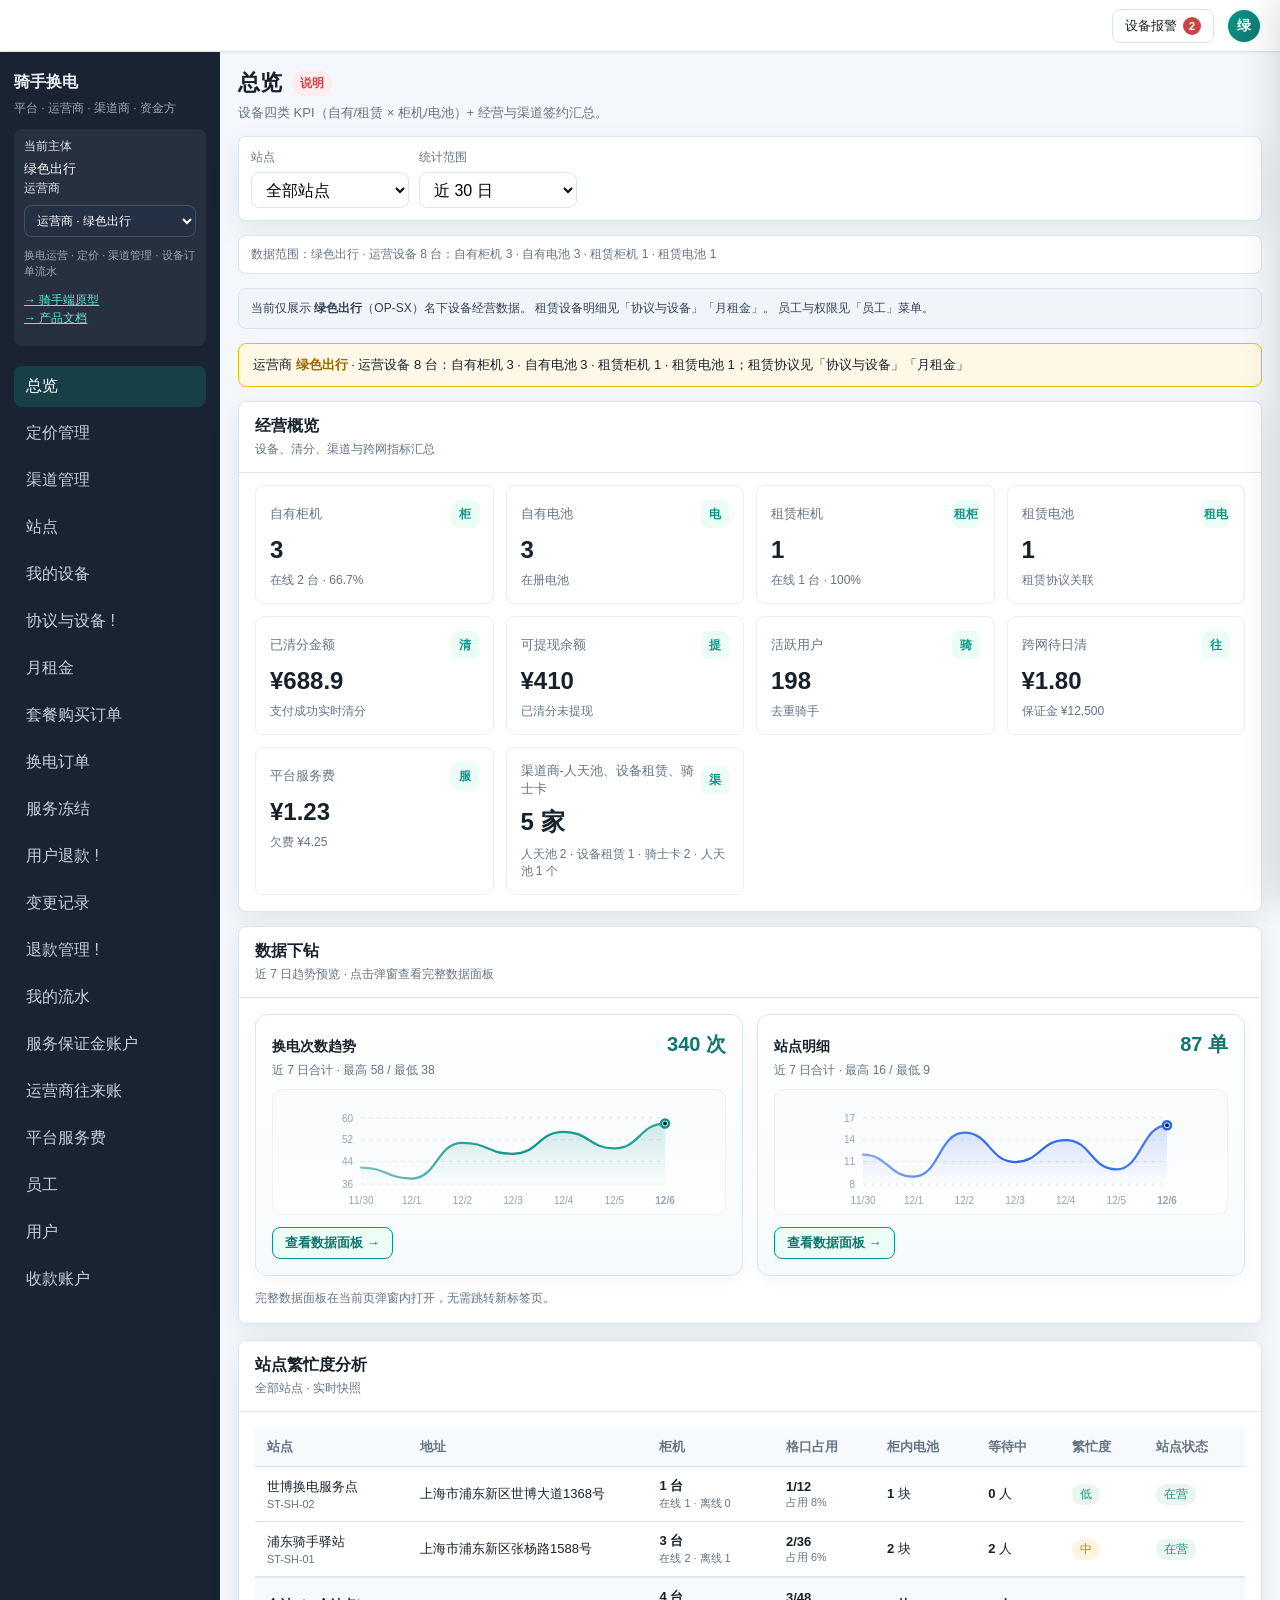
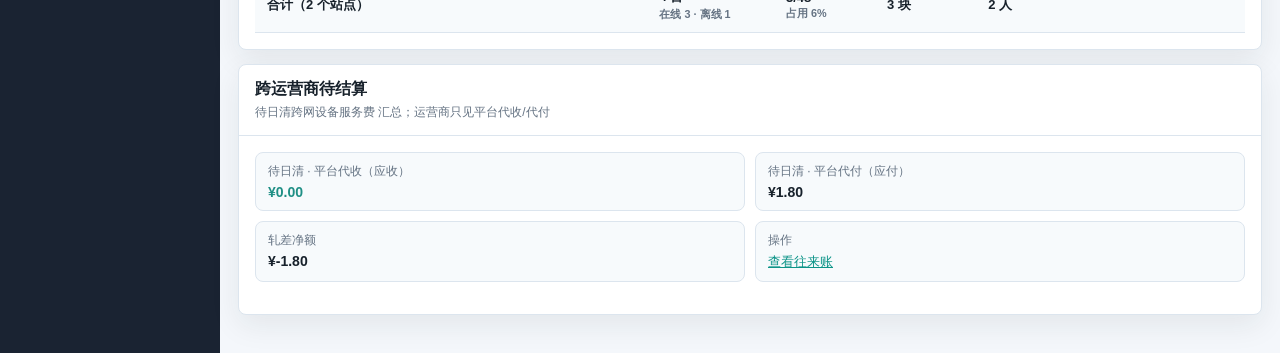
==== prototype/index.html @ ae22136c "修复总览空白并完善服务冻结自行解冻规则。 修复 renderPlatformFlows 模板语法错误导致整页无法渲染；个人套餐满足条件可自行解冻，解冻后首次服务为领取电池；同步骑手端 Mock、PRD" ====
<!doctype html>
<html lang="zh-CN">
<head>
  <meta charset="utf-8">
  <meta name="viewport" content="width=device-width, initial-scale=1">
  <title>骑手换电 · 平台/运营商/渠道商/资金方后台</title>
  <style>
    :root {
      --bg: #f4f7fb; --surface: #fff; --surface-soft: #f7fafc; --ink: #17212b; --muted: #657383;
      --line: #dce5ee; --brand: #0d9488; --brand-dark: #0f766e; --brand-soft: #ecfdf5;
      --green: #1f8f85; --red: #c84545; --radius: 8px; --shadow: 0 10px 30px rgba(22, 33, 43, .08);
    }
    * { box-sizing: border-box; }
    body { margin: 0; font-family: "Microsoft YaHei", "PingFang SC", Arial, sans-serif; color: var(--ink); background: var(--bg); }
    button, select, input { font: inherit; }
    button { cursor: pointer; }
    .app { display: grid; grid-template-columns: 220px 1fr; grid-template-rows: 52px 1fr; min-height: 100vh; }
    .global-header {
      grid-column: 1 / -1; display: flex; align-items: center; justify-content: flex-end; gap: 14px;
      padding: 0 18px; background: var(--surface); border-bottom: 1px solid var(--line);
      box-shadow: 0 1px 3px rgba(22, 33, 43, .04); z-index: 30;
    }
    .global-header-actions { display: flex; align-items: center; gap: 12px; position: relative; }
    .device-alert-link {
      display: inline-flex; align-items: center; gap: 6px; height: 34px; padding: 0 12px;
      border: 1px solid var(--line); border-radius: var(--radius); background: #fff;
      color: var(--ink); font-size: 13px; cursor: pointer;
    }
    .device-alert-link:hover { border-color: var(--brand); color: var(--brand-dark); background: var(--brand-soft); }
    .alert-badge {
      display: inline-block; min-width: 18px; height: 18px; padding: 0 5px; border-radius: 999px;
      background: var(--red); color: #fff; font-size: 11px; font-weight: 700; line-height: 18px; text-align: center;
    }
    .user-avatar-btn {
      width: 36px; height: 36px; border-radius: 50%; border: 2px solid var(--brand-soft);
      background: linear-gradient(135deg, var(--brand) 0%, var(--brand-dark) 100%);
      color: #fff; font-size: 14px; font-weight: 700; cursor: pointer; padding: 0;
    }
    .user-avatar-btn:hover { box-shadow: 0 0 0 3px rgba(13, 148, 136, .15); }
    .user-menu {
      display: none; position: absolute; top: calc(100% + 8px); right: 0; width: min(280px, calc(100vw - 24px));
      background: var(--surface); border: 1px solid var(--line); border-radius: var(--radius);
      box-shadow: var(--shadow); z-index: 40; overflow: hidden;
    }
    .user-menu.open { display: block; }
    .user-menu-head { padding: 14px 16px; border-bottom: 1px solid var(--line); background: var(--surface-soft); }
    .user-menu-head strong { display: block; font-size: 15px; margin-bottom: 4px; }
    .user-menu-head span { display: block; font-size: 12px; color: var(--muted); line-height: 1.5; }
    .user-menu-body { padding: 10px 16px; font-size: 13px; color: var(--muted); line-height: 1.6; }
    .user-menu-body dt { font-weight: 600; color: var(--ink); margin-top: 8px; }
    .user-menu-body dt:first-child { margin-top: 0; }
    .user-menu-body dd { margin: 2px 0 0; }
    .user-menu-foot { padding: 10px 12px; border-top: 1px solid var(--line); display: flex; justify-content: flex-end; }
    .sidebar { background: #1a2332; color: #e8eef4; padding: 20px 14px; grid-row: 2; }
    .brand strong { display: block; font-size: 16px; }
    .brand span, .tenant { font-size: 12px; color: #9aa8b8; line-height: 1.5; margin-top: 6px; display: block; }
    .tenant { margin-top: 12px; padding: 8px 10px; background: rgba(255,255,255,.06); border-radius: var(--radius); color: #dce5ee; }
    .tenant em { display: block; font-style: normal; color: #fff; font-size: 13px; margin-top: 4px; }
    .nav { display: grid; gap: 6px; margin-top: 20px; }
    .nav button {
      border: none; background: transparent; color: #c5d0dc; text-align: left;
      padding: 10px 12px; border-radius: var(--radius);
    }
    .nav button.active { background: rgba(13, 148, 136, .25); color: #fff; }
    .main { padding: 16px 18px 24px; min-width: 0; grid-row: 2; }
    .topbar { display: flex; justify-content: space-between; align-items: flex-start; gap: 12px; margin-bottom: 14px; }
    .topbar-title-row { display: flex; align-items: center; gap: 10px; flex-wrap: wrap; }
    .topbar h1 { margin: 0; font-size: 22px; }
    .topbar p { margin: 6px 0 0; color: var(--muted); font-size: 13px; }
    .page-module-note { flex-shrink: 0; }
    .note-section { margin-bottom: 16px; }
    .note-section:last-child { margin-bottom: 0; }
    .note-section h4 { margin: 0 0 6px; font-size: 14px; color: var(--text); }
    .filters {
      display: none; grid-template-columns: repeat(auto-fill, minmax(148px, 1fr)); gap: 10px;
      padding: 12px; background: var(--surface); border: 1px solid var(--line); border-radius: var(--radius);
      margin-bottom: 14px; box-shadow: var(--shadow);
    }
    .filters.visible { display: grid; }
    .field { display: grid; gap: 6px; min-width: 0; }
    .field.pf-actions { align-self: end; }
    .field.pf-actions .btn { width: 100%; min-width: 96px; }
    .field label { font-size: 12px; color: var(--muted); }
    .field select, .field input {
      height: 36px; border: 1px solid var(--line); border-radius: var(--radius);
      padding: 0 10px; background: #fff; width: 100%; min-width: 0;
    }
    .scope-hint {
      font-size: 12px; color: var(--muted); margin-bottom: 14px; padding: 10px 12px;
      background: var(--surface); border: 1px solid var(--line); border-radius: var(--radius);
    }
    .kpi-grid { display: grid; grid-template-columns: repeat(4, minmax(130px, 1fr)); gap: 12px; margin-bottom: 14px; }
    .kpi-grid.in-panel { margin-bottom: 0; }
    .overview-kpi-panel .panel-body { padding-top: 12px; }
    .overview-kpi-panel .kpi { box-shadow: none; border-color: #e8eef4; }
    .kpi { background: var(--surface); border: 1px solid var(--line); border-radius: var(--radius); padding: 14px; box-shadow: var(--shadow); }
    .kpi-head { display: flex; justify-content: space-between; align-items: center; font-size: 13px; color: var(--muted); }
    .kpi-head-actions { display: inline-flex; align-items: center; gap: 8px; }
    .kpi-icon { width: 28px; height: 28px; border-radius: 7px; background: var(--brand-soft); color: var(--brand); display: grid; place-items: center; font-size: 12px; font-weight: 700; }
    .kpi-value { font-size: 24px; font-weight: 700; margin-top: 8px; }
    .kpi-sub { font-size: 12px; color: var(--muted); margin-top: 8px; }
    .module-note { border: none; background: #ffecec; color: var(--red); font-size: 12px; font-weight: 700; padding: 4px 8px; border-radius: 999px; }
    .panel { background: var(--surface); border: 1px solid var(--line); border-radius: var(--radius); box-shadow: var(--shadow); margin-bottom: 14px; }
    .panel-head { padding: 14px 16px; border-bottom: 1px solid var(--line); display: flex; justify-content: space-between; align-items: center; gap: 12px; flex-wrap: wrap; }
    .panel-head h2 { margin: 0; font-size: 16px; }
    .panel-head span { display: block; margin-top: 4px; font-size: 12px; color: var(--muted); }
    .panel-body { padding: 16px; overflow-x: auto; }
    .view { display: none; }
    .view.active { display: block; }
    .tabs { display: flex; gap: 8px; flex-wrap: wrap; }
    .tabs button { height: 32px; padding: 0 12px; border: 1px solid var(--line); border-radius: var(--radius); background: #fff; color: var(--muted); }
    .tabs button.active { background: var(--brand-soft); border-color: var(--brand); color: var(--brand-dark); font-weight: 600; }
    .page-with-tabs { display: grid; grid-template-columns: 168px minmax(0, 1fr); gap: 14px; align-items: start; margin-bottom: 14px; }
    .tab-sidebar { display: flex; flex-direction: column; gap: 2px; padding: 8px; background: var(--surface); border: 1px solid var(--line); border-radius: var(--radius); box-shadow: var(--shadow); position: sticky; top: 16px; }
    .tab-sidebar button { width: 100%; min-height: 36px; padding: 8px 12px; border: none; border-radius: 6px; background: transparent; color: var(--muted); text-align: left; font-size: 13px; line-height: 1.35; cursor: pointer; }
    .tab-sidebar button:hover { background: var(--surface-soft); color: var(--ink); }
    .tab-sidebar button.active { background: var(--brand-soft); color: var(--brand-dark); font-weight: 600; }
    .tab-content { min-width: 0; display: grid; gap: 14px; }
    .tab-content-nested { display: grid; grid-template-columns: 148px minmax(0, 1fr); gap: 12px; align-items: start; }
    table { width: 100%; border-collapse: collapse; font-size: 13px; min-width: 640px; }
    th, td { padding: 10px 12px; border-bottom: 1px solid var(--line); text-align: left; white-space: nowrap; }
    th { color: var(--muted); font-weight: 600; background: var(--surface-soft); }
    .tag { display: inline-block; padding: 2px 8px; border-radius: 999px; font-size: 12px; background: #eaf6ef; color: var(--green); }
    .tag.warn { background: #fff4df; color: #b8860b; }
    .tag.risk { background: #ffecec; color: var(--red); }
    .tag.neutral { background: #eef2f6; color: var(--muted); }
    .note-mask { position: fixed; inset: 0; background: rgba(15,23,42,.42); z-index: 60; display: none; }
    .note-mask.open { display: block; }
    .note-modal {
      position: fixed; left: 50%; top: 50%; transform: translate(-50%, -50%);
      width: min(520px, calc(100vw - 32px)); background: var(--surface); border-radius: var(--radius);
      box-shadow: var(--shadow); z-index: 61; display: none;
      max-height: calc(100vh - 32px); overflow: hidden;
    }
    .note-modal.open { display: grid; grid-template-rows: auto minmax(0, 1fr); }
    .note-head { padding: 14px 16px; border-bottom: 1px solid var(--line); display: flex; justify-content: space-between; align-items: center; flex-shrink: 0; }
    .note-head h3 { margin: 0; font-size: 16px; }
    .note-body { padding: 16px; font-size: 14px; line-height: 1.7; overflow-y: auto; min-height: 0; }
    .note-modal:has(.form-actions) .note-body { display: flex; flex-direction: column; padding: 0; overflow: hidden; }
    .note-modal:has(.form-actions) .note-body > form { flex: 1; overflow-y: auto; padding: 16px; min-height: 0; }
    .note-modal:has(.form-actions) .form-actions {
      flex-shrink: 0; margin-top: 0; padding: 12px 16px;
      border-top: 1px solid var(--line); background: var(--surface);
    }
    .qr-preview {
      width: 168px; height: 168px; padding: 10px; background: #fff; border: 1px solid var(--line);
      border-radius: 8px; display: grid; grid-template-columns: repeat(11, 1fr); grid-template-rows: repeat(11, 1fr); gap: 1px;
      box-shadow: inset 0 0 0 1px #f0f0f0;
    }
    .qr-preview span { display: block; background: #fff; border-radius: 1px; }
    .qr-preview span.on { background: #111; }
    .btn { height: 34px; padding: 0 14px; border: 1px solid var(--line); border-radius: var(--radius); background: #fff; }
    .btn.primary { background: var(--brand); border-color: var(--brand); color: #fff; }
    .link-btn { border: none; background: none; color: var(--brand); padding: 0; font-size: 13px; text-decoration: underline; cursor: pointer; }
    .drill-grid { display: grid; grid-template-columns: repeat(2, minmax(0, 1fr)); gap: 14px; }
    .inter-op-charts { display: grid; grid-template-columns: repeat(3, minmax(0, 1fr)); gap: 14px; margin-bottom: 14px; }
    @media (max-width: 960px) { .inter-op-charts { grid-template-columns: 1fr; } }
    .drill-card {
      padding: 16px; border: 1px solid var(--line); border-radius: 12px;
      background: linear-gradient(180deg, #fff 0%, var(--surface-soft) 100%);
      box-shadow: 0 4px 16px rgba(22, 33, 43, .04);
    }
    .drill-card-head { display: flex; justify-content: space-between; align-items: baseline; gap: 8px; margin-bottom: 4px; }
    .drill-card-head strong { font-size: 14px; }
    .drill-card-sum { font-size: 20px; font-weight: 700; color: var(--brand-dark); }
    .drill-card-sub { font-size: 12px; color: var(--muted); margin-bottom: 8px; }
    .spark-chart-wrap {
      margin-top: 10px; padding: 10px 6px 2px; border-radius: 10px;
      background: linear-gradient(180deg, #f8fafc 0%, #fff 100%);
      border: 1px solid #eef2f6;
    }
    .spark-chart { display: block; width: 100%; height: 112px; }
    .spark-chart .spark-grid { stroke: #e2e8f0; stroke-width: 1; stroke-dasharray: 4 4; }
    .spark-chart .spark-axis { fill: #94a3b8; font-size: 10px; font-family: inherit; }
    .spark-chart .spark-line { fill: none; stroke-width: 2.25; stroke-linecap: round; stroke-linejoin: round; }
    .spark-chart .spark-dot { fill: #fff; stroke-width: 2; opacity: 0; transition: opacity .15s; }
    .spark-chart-wrap:hover .spark-dot { opacity: 1; }
    .spark-chart .spark-dot-last { opacity: 1; stroke-width: 2.5; r: 4; }
    .spark-chart .spark-dot-last-inner { fill: currentColor; opacity: 1; r: 2; }
    .drill-open-btn {
      margin-top: 12px; height: 32px; padding: 0 12px; border: 1px solid var(--brand);
      border-radius: var(--radius); background: var(--brand-soft); color: var(--brand-dark);
      font-size: 13px; font-weight: 600; cursor: pointer;
    }
    .drill-open-btn:hover { background: #d1fae5; }
    .data-panel-mask { z-index: 70; backdrop-filter: blur(2px); }
    .data-panel-modal {
      position: fixed; left: 50%; top: 50%; transform: translate(-50%, -50%);
      width: min(1120px, calc(100vw - 40px)); height: min(86vh, 780px);
      background: #f8fafc; border-radius: 16px;
      box-shadow: 0 32px 80px rgba(15, 23, 42, .28), 0 0 0 1px rgba(15, 23, 42, .06);
      z-index: 71; display: none; grid-template-rows: auto 1fr; overflow: hidden;
      animation: dpModalIn .24s ease;
    }
    @keyframes dpModalIn {
      from { opacity: 0; transform: translate(-50%, -48%) scale(.98); }
      to { opacity: 1; transform: translate(-50%, -50%) scale(1); }
    }
    .data-panel-modal.open { display: grid; }
    .data-panel-modal .note-head {
      padding: 14px 18px; border-bottom: 1px solid #e2e8f0;
      background: linear-gradient(135deg, #0f766e 0%, #0d9488 55%, #14b8a6 100%);
      color: #fff;
    }
    .data-panel-modal .note-head h3 { margin: 0; font-size: 17px; font-weight: 600; color: #fff; }
    .data-panel-sub { margin: 4px 0 0; font-size: 12px; color: rgba(255,255,255,.82); font-weight: 400; }
    .data-panel-close {
      width: 34px; height: 34px; padding: 0; border-radius: 8px;
      border: 1px solid rgba(255,255,255,.28); background: rgba(255,255,255,.12); color: #fff;
      font-size: 18px; line-height: 1;
    }
    .data-panel-close:hover { background: rgba(255,255,255,.22); }
    .data-panel-body { padding: 0; overflow: hidden; min-height: 0; background: #f8fafc; }
    .data-panel-body iframe { width: 100%; height: 100%; border: none; display: block; background: #f8fafc; }
    .drawer-mask { position: fixed; inset: 0; background: rgba(15,23,42,.38); z-index: 50; display: none; }
    .drawer-mask.open { display: block; }
    .drawer {
      position: fixed; top: 0; right: 0; width: min(520px, 100vw); height: 100vh;
      background: var(--surface); box-shadow: -8px 0 32px rgba(0,0,0,.12); z-index: 51;
      transform: translateX(100%); transition: transform .22s ease; display: grid; grid-template-rows: auto 1fr;
    }
    .drawer.open { transform: translateX(0); }
    .drawer-head { padding: 16px 18px; border-bottom: 1px solid var(--line); display: flex; justify-content: space-between; align-items: flex-start; gap: 12px; }
    .drawer-head h3 { margin: 0; font-size: 17px; }
    .drawer-head p { margin: 6px 0 0; font-size: 12px; color: var(--muted); }
    .drawer-body { padding: 16px 18px 24px; overflow-y: auto; }
    .detail-grid { display: grid; grid-template-columns: repeat(2, 1fr); gap: 10px; margin-bottom: 16px; }
    .detail-item { background: var(--surface-soft); border: 1px solid var(--line); border-radius: var(--radius); padding: 10px 12px; font-size: 12px; }
    .detail-item span { display: block; color: var(--muted); margin-bottom: 4px; }
    .detail-item strong { font-size: 14px; }
    .usage-bar { height: 8px; background: #eef2f6; border-radius: 999px; overflow: hidden; margin: 8px 0 4px; }
    .usage-bar i { display: block; height: 100%; background: var(--brand); border-radius: 999px; }
    .sub-table { margin-top: 8px; }
    .sub-table th { font-size: 12px; }
    .role-select { width: 100%; margin-top: 8px; height: 32px; border-radius: var(--radius); border: 1px solid rgba(255,255,255,.15); background: #243044; color: #fff; padding: 0 8px; }
    .tree-hint { font-size: 11px; color: #9aa8b8; margin-top: 10px; line-height: 1.5; }
    .perm-banner {
      font-size: 12px; color: var(--brand-dark); background: var(--brand-soft); border: 1px solid #99f6e4;
      border-radius: var(--radius); padding: 10px 12px; margin-bottom: 14px; line-height: 1.6;
    }
    .nav button.nav-sub-profit,
    .nav button.nav-day-pool { border: 1px solid rgba(45, 212, 191, .45); }
    .nav button.nav-sub-profit.active,
    .nav button.nav-day-pool.active { border-color: #5eead4; box-shadow: inset 0 0 0 1px #5eead4; }
    .platform-price-banner {
      background: #fff8e6; border: 1px solid #e6c200; border-radius: var(--radius);
      padding: 12px 14px; margin-bottom: 14px; font-size: 13px;
    }
    .platform-price-banner strong { color: #9a6700; }
    .fee-platform { color: #9a6700; font-weight: 700; background: #fff8e6; padding: 2px 6px; border-radius: 4px; }
    .pool-warn-banner {
      font-size: 13px; color: #7c2d12; background: #fff7ed; border: 1px solid #fdba74;
      border-radius: var(--radius); padding: 12px 14px; margin-bottom: 14px; line-height: 1.6;
    }
    .pool-warn-banner strong { color: #c2410c; }
    .pool-hero {
      background: linear-gradient(135deg, #ecfdf5 0%, #f0fdfa 100%);
      border: 2px solid var(--brand); border-radius: var(--radius); padding: 16px 18px; margin-bottom: 14px;
    }
    .pool-hero h2 { margin: 0 0 6px; font-size: 18px; color: var(--brand-dark); }
    .pool-hero p { margin: 0; font-size: 13px; color: var(--muted); line-height: 1.6; }
    .stat-pills { display: flex; flex-wrap: wrap; gap: 8px; margin-top: 10px; }
    .stat-pill {
      font-size: 12px; padding: 6px 10px; border-radius: 999px; background: var(--surface-soft);
      border: 1px solid var(--line); color: var(--ink);
    }
    .stat-pill strong { color: var(--brand-dark); }
    .sub-profit-hero {
      background: linear-gradient(135deg, #ecfdf5 0%, #f0fdfa 100%);
      border: 2px solid var(--brand); border-radius: var(--radius); padding: 16px 18px; margin-bottom: 14px;
    }
    .sub-profit-hero h2 { margin: 0 0 6px; font-size: 18px; color: var(--brand-dark); }
    .sub-profit-hero p { margin: 0; font-size: 13px; color: var(--muted); line-height: 1.6; }
    .own-scope-banner {
      font-size: 12px; color: #334155; background: #f1f5f9; border: 1px solid var(--line);
      border-radius: var(--radius); padding: 10px 12px; margin-bottom: 14px; line-height: 1.6;
    }
    .privacy-banner {
      font-size: 12px; color: #7c2d12; background: #fff7ed; border: 1px solid #fdba74;
      border-radius: var(--radius); padding: 10px 12px; margin-bottom: 12px; line-height: 1.6;
    }
    .panel-sub-orders .panel-head { background: linear-gradient(90deg, #ecfdf5, #fff); }
    .orders-table-wrap { overflow-x: auto; }
    .site-stats-table .site-stats-total td {
      background: var(--surface-soft); font-weight: 600; border-top: 2px solid var(--line);
    }
    .device-chips { display: flex; flex-wrap: wrap; gap: 4px; max-width: 220px; white-space: normal; }
    .device-chip {
      display: inline-block; padding: 2px 8px; border-radius: 4px; font-size: 11px;
      background: var(--surface-soft); border: 1px solid var(--line); color: var(--ink);
    }
    .rent-gap-banner {
      font-size: 13px; color: #7c2d12; background: #fff7ed; border: 1px solid #fdba74;
      border-radius: var(--radius); padding: 12px 14px; margin-bottom: 14px; line-height: 1.6;
    }
    .rent-gap-banner strong { color: #c2410c; }
    .pay-mode { font-size: 12px; color: var(--muted); }
    .swap-log { margin-top: 12px; padding-top: 12px; border-top: 1px solid var(--line); }
    .swap-log summary { cursor: pointer; font-size: 13px; font-weight: 600; color: var(--brand-dark); list-style: none; }
    .swap-log summary::-webkit-details-marker { display: none; }
    .log-timeline { margin-top: 10px; display: grid; gap: 6px; max-height: 280px; overflow-y: auto; }
    .refund-steps-mini { display: flex; gap: 3px; align-items: center; margin-top: 4px; }
    .refund-steps-mini i { width: 7px; height: 7px; border-radius: 50%; background: var(--border); display: inline-block; }
    .refund-steps-mini i.done { background: #52c41a; }
    .refund-steps-mini i.cur { background: #1677ff; }
    .refund-steps-mini i.fail { background: #ff4d4f; }
    .refund-detail-steps { display: grid; gap: 10px; margin: 12px 0 16px; }
    .refund-detail-steps .rs-item { display: flex; gap: 10px; align-items: flex-start; font-size: 13px; }
    .refund-detail-steps .rs-dot { width: 10px; height: 10px; border-radius: 50%; margin-top: 4px; flex-shrink: 0; background: var(--border); }
    .refund-detail-steps .rs-item.done .rs-dot { background: #52c41a; }
    .refund-detail-steps .rs-item.cur .rs-dot { background: #1677ff; }
    .refund-detail-steps .rs-item.fail .rs-dot { background: #ff4d4f; }
    .refund-detail-steps .rs-item.pending .rs-dot { background: var(--border); }
    .log-item {
      display: grid; grid-template-columns: 58px 76px 1fr; gap: 8px; align-items: start;
      font-size: 12px; line-height: 1.5; padding: 8px 10px; background: #fafbfc;
      border-radius: 6px; border-left: 3px solid var(--line);
    }
    .log-item.user { border-left-color: #3b82f6; }
    .log-item.req { border-left-color: #8b5cf6; }
    .log-item.dev { border-left-color: var(--brand); }
    .log-item.warn { border-left-color: #f59e0b; background: #fffbeb; }
    .log-item.fail { border-left-color: var(--red); background: #fff5f5; }
    .log-item .log-type { font-size: 11px; color: var(--muted); font-weight: 600; }
    .log-item .log-time { font-size: 11px; color: var(--muted); font-variant-numeric: tabular-nums; }
    .form-grid { display: grid; gap: 12px; }
    .form-grid label { display: grid; gap: 6px; font-size: 12px; color: var(--muted); }
    .form-grid input, .form-grid select { height: 36px; border: 1px solid var(--line); border-radius: var(--radius); padding: 0 10px; }
    #channelPartnerForm.form-grid { grid-template-columns: 1fr 1fr; align-items: start; }
    #channelPartnerForm .form-span-2 { grid-column: 1 / -1; }
    #channelPartnerForm .card-sku-pricing table input { height: 32px; width: 100%; max-width: 120px; }
    #channelPartnerForm .card-sku-pricing th, #channelPartnerForm .card-sku-pricing td { border-bottom: 1px solid var(--line); }
    .form-actions { display: flex; justify-content: flex-end; gap: 8px; margin-top: 16px; }
    .row-actions { display: flex; gap: 8px; flex-wrap: wrap; }
    @media (max-width: 1100px) { .kpi-grid { grid-template-columns: repeat(2, 1fr); } }
  </style>
</head>
<body>
  <div class="app">
    <header class="global-header" id="globalHeader"></header>
    <aside class="sidebar">
      <div class="brand">
        <strong>骑手换电</strong>
        <span>平台 · 运营商 · 渠道商 · 资金方</span>
      </div>
      <div class="tenant">
        当前主体<em id="tenantName">绿色出行</em>
        <span id="tenantType">运营商</span>
        <select class="role-select" id="loginSelect" aria-label="切换登录身份"></select>
        <p class="tree-hint" id="treeHint">运营商 · 换电运营与定价</p>
        <p class="tree-hint" style="margin-top:6px">
          <a href="mobile/index.html" style="color:#5eead4;font-size:12px">→ 骑手端原型</a><br>
          <a href="docs/index.html" target="_blank" rel="noopener" style="color:#5eead4;font-size:12px">→ 产品文档</a>
        </p>
      </div>
      <nav class="nav" id="nav"></nav>
    </aside>
    <main class="main">
      <header class="topbar">
        <div>
          <div class="topbar-title-row">
            <h1 id="pageTitle">总览</h1>
            <span id="pageModuleNote"></span>
          </div>
          <p id="pageDesc">己方站点经营核心指标。</p>
        </div>
      </header>
      <section class="filters" id="pageFilters" aria-label="页面筛选"></section>
      <p class="scope-hint" id="scopeHint">数据范围：当前登录主体名下授权数据（演示数据）。</p>
      <div id="views"></div>
    </main>
  </div>
  <div class="drawer-mask" id="drawerMask"></div>
  <aside class="drawer" id="orderDrawer" aria-hidden="true">
    <div class="drawer-head">
      <div>
        <h3 id="drawerTitle">套餐订单详情</h3>
        <p id="drawerSub"></p>
      </div>
      <button class="btn" type="button" id="closeDrawer">关闭</button>
    </div>
    <div class="drawer-body" id="drawerBody"></div>
  </aside>
  <div class="note-mask" id="employeeMask"></div>
  <div class="note-modal" id="employeeModal" role="dialog" aria-modal="true">
    <div class="note-head">
      <h3 id="employeeFormTitle">员工</h3>
      <button class="btn" type="button" id="closeEmployeeForm">关闭</button>
    </div>
    <div class="note-body">
      <form id="employeeForm" class="form-grid"></form>
      <div class="form-actions">
        <button class="btn" type="button" id="cancelEmployeeForm">取消</button>
        <button class="btn primary" type="button" id="saveEmployeeForm">保存</button>
      </div>
    </div>
  </div>
  <div class="note-mask" id="pricingMask"></div>
  <div class="note-modal" id="pricingModal" role="dialog" aria-modal="true" style="width:min(480px,calc(100vw - 32px))">
    <div class="note-head">
      <h3 id="pricingFormTitle">编辑零售价</h3>
      <button class="btn" type="button" id="closePricingForm">关闭</button>
    </div>
    <div class="note-body">
      <form id="pricingForm" class="form-grid"></form>
      <div class="form-actions">
        <button class="btn" type="button" id="cancelPricingForm">取消</button>
        <button class="btn primary" type="button" id="savePricingForm">保存（演示）</button>
      </div>
    </div>
  </div>
  <div class="note-mask" id="cardPricingMask"></div>
  <div class="note-modal" id="cardPricingModal" role="dialog" aria-modal="true" style="width:min(520px,calc(100vw - 32px))">
    <div class="note-head">
      <h3 id="cardPricingFormTitle">渠道分销价</h3>
      <button class="btn" type="button" id="closeCardPricingForm">关闭</button>
    </div>
    <div class="note-body">
      <form id="cardPricingForm" class="form-grid"></form>
      <div class="form-actions">
        <button class="btn" type="button" id="cancelCardPricingForm">取消</button>
        <button class="btn primary" type="button" id="saveCardPricingForm">保存（演示）</button>
      </div>
    </div>
  </div>
  <div class="note-mask" id="quotaPricingMask"></div>
  <div class="note-modal" id="quotaPricingModal" role="dialog" aria-modal="true" style="width:min(520px,calc(100vw - 32px))">
    <div class="note-head">
      <h3 id="quotaPricingFormTitle">人天批发价</h3>
      <button class="btn" type="button" id="closeQuotaPricingForm">关闭</button>
    </div>
    <div class="note-body">
      <form id="quotaPricingForm" class="form-grid"></form>
      <div class="form-actions">
        <button class="btn" type="button" id="cancelQuotaPricingForm">取消</button>
        <button class="btn primary" type="button" id="saveQuotaPricingForm">保存（演示）</button>
      </div>
    </div>
  </div>
  <div class="note-mask" id="operatorMask"></div>
  <div class="note-modal" id="operatorModal" role="dialog" aria-modal="true" style="width:min(520px,calc(100vw - 32px))">
    <div class="note-head">
      <h3 id="operatorFormTitle">运营商</h3>
      <button class="btn" type="button" id="closeOperatorForm">关闭</button>
    </div>
    <div class="note-body">
      <form id="operatorForm" class="form-grid"></form>
      <div class="form-actions">
        <button class="btn" type="button" id="cancelOperatorForm">取消</button>
        <button class="btn primary" type="button" id="saveOperatorForm">保存（演示）</button>
      </div>
    </div>
  </div>
  <div class="note-mask" id="platformFeeRateMask"></div>
  <div class="note-modal" id="platformFeeRateModal" role="dialog" aria-modal="true" style="width:min(480px,calc(100vw - 32px))">
    <div class="note-head">
      <h3 id="platformFeeRateFormTitle">平台服务费比例</h3>
      <button class="btn" type="button" id="closePlatformFeeRateForm">关闭</button>
    </div>
    <div class="note-body">
      <form id="platformFeeRateForm" class="form-grid"></form>
      <div class="form-actions">
        <button class="btn" type="button" id="cancelPlatformFeeRateForm">取消</button>
        <button class="btn primary" type="button" id="savePlatformFeeRateForm">保存并生效（演示）</button>
      </div>
    </div>
  </div>
  <div class="note-mask" id="leasingCompanyMask"></div>
  <div class="note-modal" id="leasingCompanyModal" role="dialog" aria-modal="true" style="width:min(520px,calc(100vw - 32px))">
    <div class="note-head">
      <h3 id="leasingCompanyFormTitle">设备租赁公司</h3>
      <button class="btn" type="button" id="closeLeasingCompanyForm">关闭</button>
    </div>
    <div class="note-body">
      <form id="leasingCompanyForm" class="form-grid"></form>
      <div class="form-actions">
        <button class="btn" type="button" id="cancelLeasingCompanyForm">取消</button>
        <button class="btn primary" type="button" id="saveLeasingCompanyForm">保存（演示）</button>
      </div>
    </div>
  </div>
  <div class="note-mask" id="leaseBindingMask"></div>
  <div class="note-modal" id="leaseBindingModal" role="dialog" aria-modal="true" style="width:min(520px,calc(100vw - 32px))">
    <div class="note-head">
      <h3 id="leaseBindingFormTitle">新建租赁关系绑定</h3>
      <button class="btn" type="button" id="closeLeaseBindingForm">关闭</button>
    </div>
    <div class="note-body">
      <form id="leaseBindingForm" class="form-grid"></form>
      <div class="form-actions">
        <button class="btn" type="button" id="cancelLeaseBindingForm">取消</button>
        <button class="btn primary" type="button" id="saveLeaseBindingForm">确认绑定（演示）</button>
      </div>
    </div>
  </div>
  <div class="note-mask" id="siteMask"></div>
  <div class="note-modal" id="siteModal" role="dialog" aria-modal="true" style="width:min(520px,calc(100vw - 32px))">
    <div class="note-head">
      <h3 id="siteFormTitle">站点</h3>
      <button class="btn" type="button" id="closeSiteForm">关闭</button>
    </div>
    <div class="note-body">
      <form id="siteForm" class="form-grid"></form>
      <div class="form-actions">
        <button class="btn" type="button" id="cancelSiteForm">取消</button>
        <button class="btn primary" type="button" id="saveSiteForm">保存（演示）</button>
      </div>
    </div>
  </div>
  <div class="note-mask" id="channelPartnerMask"></div>
  <div class="note-modal" id="channelPartnerModal" role="dialog" aria-modal="true" style="width:min(720px,calc(100vw - 32px))">
    <div class="note-head">
      <h3 id="channelPartnerFormTitle">渠道商</h3>
      <button class="btn" type="button" id="closeChannelPartnerForm">关闭</button>
    </div>
    <div class="note-body">
      <form id="channelPartnerForm" class="form-grid"></form>
      <div class="form-actions">
        <button class="btn" type="button" id="cancelChannelPartnerForm">取消</button>
        <button class="btn primary" type="button" id="saveChannelPartnerForm">保存（演示）</button>
      </div>
    </div>
  </div>
  <div class="note-mask" id="bindMask"></div>
  <div class="note-modal" id="bindModal" role="dialog" aria-modal="true" style="width:min(480px,calc(100vw - 32px))">
    <div class="note-head">
      <h3 id="bindFormTitle">绑定设备至运营商</h3>
      <button class="btn" type="button" id="closeBindForm">关闭</button>
    </div>
    <div class="note-body">
      <form id="bindForm" class="form-grid"></form>
      <div class="form-actions">
        <button class="btn" type="button" id="cancelBindForm">取消</button>
        <button class="btn primary" type="button" id="saveBindForm">确认绑定</button>
      </div>
    </div>
  </div>
  <div class="note-mask" id="poolMask"></div>
  <div class="note-modal" id="poolModal" role="dialog" aria-modal="true" style="width:min(640px,calc(100vw - 32px))">
    <div class="note-head">
      <h3 id="poolFormTitle">额度池</h3>
      <button class="btn" type="button" id="closePoolForm">关闭</button>
    </div>
    <div class="note-body">
      <form id="poolForm" class="form-grid"></form>
      <div class="form-actions">
        <button class="btn" type="button" id="cancelPoolForm">取消</button>
        <button class="btn primary" type="button" id="savePoolForm">保存</button>
      </div>
    </div>
  </div>
  <div class="note-mask" id="leaseMask"></div>
  <div class="note-modal" id="leaseModal" role="dialog" aria-modal="true" style="width:min(560px,calc(100vw - 32px))">
    <div class="note-head">
      <h3 id="leaseFormTitle">租赁协议</h3>
      <button class="btn" type="button" id="closeLeaseForm">关闭</button>
    </div>
    <div class="note-body">
      <form id="leaseForm" class="form-grid"></form>
      <div class="form-actions">
        <button class="btn" type="button" id="cancelLeaseForm">取消</button>
        <button class="btn primary" type="button" id="saveLeaseForm">提交</button>
      </div>
    </div>
  </div>
  <div class="note-mask" id="followMask"></div>
  <div class="note-modal" id="followModal" role="dialog" aria-modal="true" style="width:min(440px,calc(100vw - 32px))">
    <div class="note-head">
      <h3 id="followFormTitle">登记跟进</h3>
      <button class="btn" type="button" id="closeFollowForm">关闭</button>
    </div>
    <div class="note-body">
      <form id="followForm" class="form-grid"></form>
      <div class="form-actions">
        <button class="btn" type="button" id="cancelFollowForm">取消</button>
        <button class="btn primary" type="button" id="saveFollowForm">保存</button>
      </div>
    </div>
  </div>
  <div class="note-mask" id="deviceListMask"></div>
  <div class="note-modal" id="deviceListModal" role="dialog" aria-modal="true" style="width:min(560px,calc(100vw - 32px))">
    <div class="note-head">
      <h3 id="deviceListFormTitle">设备清单</h3>
      <button class="btn" type="button" id="closeDeviceListForm">关闭</button>
    </div>
    <div class="note-body">
      <form id="deviceListForm" class="form-grid"></form>
      <div class="form-actions">
        <button class="btn" type="button" id="cancelDeviceListForm">取消</button>
        <button class="btn primary" type="button" id="saveDeviceListForm">保存</button>
      </div>
    </div>
  </div>
  <div class="note-mask" id="deviceReplaceMask"></div>
  <div class="note-modal" id="deviceReplaceModal" role="dialog" aria-modal="true" style="width:min(480px,calc(100vw - 32px))">
    <div class="note-head">
      <h3 id="deviceReplaceFormTitle">设备替换</h3>
      <button class="btn" type="button" id="closeDeviceReplaceForm">关闭</button>
    </div>
    <div class="note-body">
      <form id="deviceReplaceForm" class="form-grid"></form>
      <div class="form-actions">
        <button class="btn" type="button" id="cancelDeviceReplaceForm">取消</button>
        <button class="btn primary" type="button" id="saveDeviceReplaceForm">确认替换</button>
      </div>
    </div>
  </div>
  <div class="note-mask" id="rentPayMask"></div>
  <div class="note-modal" id="rentPayModal" role="dialog" aria-modal="true" style="width:min(520px,calc(100vw - 32px))">
    <div class="note-head">
      <h3 id="rentPayFormTitle">补缴租金</h3>
      <button class="btn" type="button" id="closeRentPayForm">关闭</button>
    </div>
    <div class="note-body">
      <form id="rentPayForm" class="form-grid"></form>
      <div class="form-actions">
        <button class="btn" type="button" id="cancelRentPayForm">取消</button>
        <button class="btn primary" type="button" id="saveRentPayForm">确认提交</button>
      </div>
    </div>
  </div>
  <div class="note-mask" id="rentTopupMask"></div>
  <div class="note-modal" id="rentTopupModal" role="dialog" aria-modal="true" style="width:min(520px,calc(100vw - 32px))">
    <div class="note-head">
      <h3 id="rentTopupFormTitle">月租缴纳</h3>
      <button class="btn" type="button" id="closeRentTopupForm">关闭</button>
    </div>
    <div class="note-body">
      <form id="rentTopupForm" class="form-grid"></form>
      <div class="form-actions">
        <button class="btn" type="button" id="cancelRentTopupForm">取消</button>
        <button class="btn primary" type="button" id="saveRentTopupForm">提交充值申请</button>
      </div>
    </div>
  </div>
  <div class="note-mask" id="noteMask"></div>
  <div class="note-modal" id="noteModal" role="dialog" aria-modal="true">
    <div class="note-head">
      <h3 id="noteTitle">模块说明</h3>
      <button class="btn" type="button" id="closeNote">关闭</button>
    </div>
    <div class="note-body" id="noteBody"></div>
  </div>
  <div class="note-mask data-panel-mask" id="dataPanelMask"></div>
  <div class="data-panel-modal" id="dataPanelModal" role="dialog" aria-modal="true" aria-labelledby="dataPanelTitle">
    <div class="note-head">
      <div>
        <h3 id="dataPanelTitle">数据面板</h3>
        <p class="data-panel-sub" id="dataPanelSub">运营数据可视化</p>
      </div>
      <button class="btn data-panel-close" type="button" id="closeDataPanel" aria-label="关闭">×</button>
    </div>
    <div class="data-panel-body">
      <iframe id="dataPanelFrame" title="数据面板" loading="lazy"></iframe>
    </div>
  </div>
  <script>
    const PLATFORM_OPS_SHARE = 0;
    const DEFAULT_PLATFORM_FEE_RATE = 0.01;
    const PLATFORM_FEE_RATE = DEFAULT_PLATFORM_FEE_RATE;

    /** 个人用户付费分佣：平台抽成 + 运营商净额（可按运营商配置不同比例） */
    function formatFeeRatePct(rate) {
      const pct = rate * 100;
      return (pct % 1 === 0 ? pct.toFixed(0) : pct.toFixed(2).replace(/0+$/, "").replace(/\.$/, "")) + "%";
    }

    function operatorPlatformFeeConfig(operatorId) {
      return operatorPlatformFeeRates[operatorId] || {
        cEndRate: DEFAULT_PLATFORM_FEE_RATE,
        bEndRate: DEFAULT_PLATFORM_FEE_RATE,
        effectiveFrom: "—",
        status: "生效",
        updatedAt: "—",
        updatedBy: "平台默认",
        remark: "未单独配置，使用默认 1%"
      };
    }

    function operatorCEndFeeRate(operatorId) {
      return operatorPlatformFeeConfig(operatorId).cEndRate;
    }

    function operatorBEndFeeRate(operatorId) {
      return operatorPlatformFeeConfig(operatorId).bEndRate;
    }

    function operatorFeeRateSummary(operatorId) {
      const cfg = operatorPlatformFeeConfig(operatorId);
      if (cfg.cEndRate === cfg.bEndRate) return formatFeeRatePct(cfg.cEndRate);
      return `C ${formatFeeRatePct(cfg.cEndRate)} / B ${formatFeeRatePct(cfg.bEndRate)}`;
    }

    function calcPersonalPaymentSplit(allocatable, operatorId) {
      const rate = operatorId ? operatorCEndFeeRate(operatorId) : DEFAULT_PLATFORM_FEE_RATE;
      const platformShare = Math.round(allocatable * rate * 1000) / 1000;
      const operatorShare = Math.round((allocatable - platformShare) * 1000) / 1000;
      const platformPct = Math.round(rate * 10000) / 100;
      const operatorPct = Math.round((100 - platformPct) * 1000) / 1000;
      return { platformShare, operatorShare, platformPct, operatorPct };
    }

    function splitPctLabel(operatorId) {
      const sp = calcPersonalPaymentSplit(100, operatorId);
      return `平台${sp.platformPct}% + 运营商${sp.operatorPct}%`;
    }

    function calcPlatformFeeAmount(basePrice, operatorId, trigger) {
      const rate = (trigger === "确认消耗" || trigger === "consume") ? operatorBEndFeeRate(operatorId) : operatorCEndFeeRate(operatorId);
      return Math.round(basePrice * rate * 1000) / 1000;
    }
    const l1UnifiedPricing = { cabinetFee: 0.5, batteryFee: 0.1, effectiveFrom: "2026-01-01", status: "生效", updatedAt: "2026-01-01", updatedBy: "平台管理员" };
    /** 平台统一人天标准日值：B 端 1% 计提基数；亦为运营商面向渠道商的默认批发价（运营商可改） */
    const platformStandardDayPrice = { price: 8.5, effectiveFrom: "2026-01-01", status: "生效", updatedAt: "2026-01-01", updatedBy: "平台管理员" };
    function platformAccrualDayPrice() { return platformStandardDayPrice.price; }
    /** 额度池规则：平台统一，全池一致 */
    const POOL_CONTRACT_RULES = {
      deductMode: "换电或持电池确认", activationMode: "分配即开通", poolExpiryRefund: "不退",
      deductModeKey: "swap_or_battery_confirm", activationModeKey: "on_allocate", poolExpiryRefundKey: "none"
    };
    function userHasActivePersonalPackage(phone) {
      const digits = (phone || "").replace(/\D/g, "");
      const u = users.find(x => {
        const p = (x.phone || "").replace(/\D/g, "");
        return digits && (p.endsWith(digits.slice(-4)) || p === digits);
      });
      if (!u || u.poolId) return false;
      if (u.serviceState === "已冻结") return false;
      if (u.serviceState === "中途完结") return false;
      if ((u.pkg || "").includes("人天池")) return false;
      return !u.serviceState || u.serviceState === "服务中";
    }
    function recycleChannelRiderToPool(rider, reason, operatorLabel) {
      const pool = dayPools.find(p => p.id === rider.poolId);
      const days = rider.remainingDays || 0;
      if (pool && days > 0) {
        pool.availableDays += days;
        pool.balancePct = Math.round(pool.availableDays / pool.totalDays * 1000) / 10;
        appendPoolLedger(pool, "收回入账", days, rider.id, reason);
        dayPoolAllocationLogs.unshift({
          id: "AL-" + Date.now().toString().slice(-4), poolId: pool.id, riderId: rider.id, riderName: rider.name,
          type: "收回", days, time: new Date().toISOString().slice(0, 16).replace("T", " "),
          operator: operatorLabel || "渠道商管理员", poolBalanceAfter: pool.availableDays, remark: reason
        });
      }
      rider.allocatedDays = rider.usedDays || 0;
      rider.remainingDays = 0;
      rider.quotaStatus = "已收回";
      rider.todayEligibility = "已回池";
    }
    const INTER_OP_CLEAR_TIME = "23:59:59";
    const PAY_ARCH = "B";
    const PAYEE_OPERATOR = "绿色出行";
    const DATA_PANEL_PATH = "data-panel/index.html";
    const PAYEE_MCH = { wx: "1900000123***", ali: "2088123456***" };
    const PLATFORM = { id: "PLATFORM", name: "智格超能" };
    const ENT = {
      platform: { id: "PLATFORM", name: "智格超能" },
      operator: { id: "OP-SX", name: PAYEE_OPERATOR },
      channel: { id: "CH-SF", name: "顺丰同城渠道" },
      leasing: { id: "LEASE-HD", name: "华东设备租赁公司" }
    };

    const CHANNEL_REGISTRY = {
      "CH-SF": { id: "CH-SF", name: "顺丰同城渠道", settlementMode: "人天池", logo: "🚚", tree: "向运营商采购人天额度 · 团队登记 · 预占确认消耗" },
      "CH-CARD": { id: "CH-CARD", name: "骑士卡渠道", settlementMode: "卡差价", logo: "🟡", tree: "推广链接 · 用户直购 · 渠道标记 · 佣金结算" },
      "CH-RENT": { id: "CH-RENT", name: "京东物流租赁渠道", settlementMode: "设备租赁", logo: "🔴", tree: "租赁设备+月租 · 白名单用户 · 免 C 端购套餐" }
    };
    const CHANNEL_NAV = {
      "CH-SF": ["overview", "channelSettlement", "dayPool", "orderAudit", "channelCredit", "employees"],
      "CH-CARD": ["overview", "channelSettlement", "channelLinks", "channelOrders", "commissionStatement", "orderAudit"],
      "CH-RENT": ["overview", "channelSettlement", "rentPool", "rentDevices", "leaseBatteryHold", "leaseWhitelist", "orderAudit", "channelCredit", "employees"]
    };

    const ROLE = {
      platform: { name: ENT.platform.name, type: "平台管理员", tree: "用户/订单/设备/渠道/流水 · 运营商治理 · 跨网统价" },
      operator: { name: ENT.operator.name, type: "运营商", tree: "换电运营 · 定价 · 渠道管理 · 设备订单流水" },
      channel: { name: ENT.channel.name, type: "渠道商", tree: "单运营商签约 · 三种结算模式 · 渠道信用额度 · 团队登记" },
      leasing: { name: ENT.leasing.name, type: "设备租赁公司", tree: "出租设备 · 协议与承租方还款 · 须平台绑定运营商" }
    };
    const NAV = {
      platform: ["overview", "platformUsers", "platformOrders", "platformDevices", "platformChannels", "platformFlows", "platformAccounts", "operators", "platformLeasing", "operatorCreditEval", "orderAudit", "depositManage", "l1Pricing"],
      operator: ["overview", "pricing", "channelSales", "sites", "devices", "leaseAgreements", "leaseRent", "orderPackage", "orderSwap", "orderFreeze", "orderEnd", "orderAudit", "refundManage", "flows", "depositAccount", "interOp", "platformFee", "employees", "users", "accounts"],
      channel: ["overview", "channelSettlement", "dayPool", "channelCredit", "employees"],
      leasing: ["overview", "employees", "leaseAgreements", "leaseCollect", "accounts"]
    };
    const NAV_LABEL = {
      overview: "总览", employees: "员工", sites: "站点", devices: "我的设备",
      orderPackage: "套餐购买订单", orderSwap: "换电订单", orderFreeze: "服务冻结", orderEnd: "用户退款", orderAudit: "变更记录", refundManage: "退款管理",
      flows: "我的流水", users: "用户",
      leaseAgreements: "协议与设备", leaseCollect: "租金收缴", leaseRent: "月租金",
      accounts: "收款账户", dayPool: "人天额度池", channelSettlement: "结算模式说明", channelCredit: "渠道信用额度",
      channelLinks: "套餐与链接", channelOrders: "购卡记录", commissionStatement: "佣金对账", rentPool: "月租账单", rentDevices: "租赁设备", leaseBatteryHold: "电池持有", leaseWhitelist: "白名单用户",
      pricing: "定价管理", channelSales: "渠道管理", depositAccount: "服务保证金账户", interOp: "运营商往来账", platformFee: "平台服务费",
      operators: "运营商管理", platformLeasing: "租赁公司", operatorCreditEval: "运营商信用评估", depositManage: "保证金管理", deviceBinding: "设备绑定", l1Pricing: "平台统价",
      platformUsers: "用户管理", platformOrders: "订单管理", platformDevices: "设备管理",
      platformChannels: "渠道商管理", platformFlows: "流水管理", platformAccounts: "平台账户"
    };

    const ENTITY_ROLE = { "OP-SX": "operator", "CH-SF": "channel", "CH-CARD": "channel", "CH-RENT": "channel", "LEASE-HD": "leasing", "LEASE-HS": "leasing", "OP-HZ": "operator" };

    const PERM_VIEW_MAP = {
      "overview.view": ["overview"],
      "sites.view": ["sites"], "sites.edit": ["sites"],
      "devices.view": ["devices"], "devices.edit": ["devices"],
      "orders.view": ["orderPackage", "orderSwap", "orderFreeze", "orderEnd", "orderAudit", "refundManage"],
      "orders.audit": ["orderPackage", "orderFreeze", "orderEnd", "refundManage"],
      "refunds.view": ["refundManage"], "refunds.audit": ["refundManage"],
      "flows.view": ["flows"],
      "users.view": ["users"],
      "employees.view": ["employees"], "employees.edit": ["employees"],
      "lease.view": ["leaseAgreements", "leaseRent"],
      "lease.rent": ["leaseRent"],
      "accounts.view": ["accounts"],
      "lease_collect.view": ["leaseCollect"],
      "day_pool.view": ["dayPool", "orderAudit"],
      "day_pool.edit": ["dayPool", "orderAudit"],
      "day_pool.export": ["dayPool", "orderAudit"],
      "channel_settlement.view": ["channelSettlement"],
      "channel_credit.view": ["channelCredit"],
      "channel_links.view": ["channelLinks", "orderAudit"],
      "channel_orders.view": ["channelOrders", "orderAudit"],
      "rent_pool.view": ["rentPool", "orderAudit"],
      "rent_devices.view": ["rentDevices", "orderAudit"],
      "lease_whitelist.view": ["leaseWhitelist", "orderAudit"],
      "lease_battery.view": ["leaseBatteryHold", "orderAudit"],
      "pricing.view": ["pricing"], "pricing.edit": ["pricing"],
      "channel_sales.view": ["channelSales"],
      "inter_op.view": ["interOp", "depositAccount"],
      "deposit.view": ["depositAccount"],
      "platform_fee.view": ["platformFee"]
    };


    const meta = {
      overview: ["总览", "设备四类 KPI（自有/租赁 × 柜机/电池）+ 经营与渠道签约汇总。"],
      sites: ["站点", "管理授权范围内的换电站点。"],
      devices: ["我的设备", "仅展示与维护本人（本主体）拥有的换电柜、电池。"],
      orderPackage: ["套餐购买订单", "个人用户购买包月/次卡；含待退款状态。"],
      orderSwap: ["换电订单", "换电行为记录，含权益来源与三元组。"],
      orderFreeze: ["服务冻结", "个人套餐冻结/解冻记录；满足条件时系统自动生效，无需审核。"],
      orderEnd: ["用户退款", "C 端退订/中途完结退款进度追踪：关联服务变更单、套餐单与支付/退款流水；审核执行见「退款管理」。"],
      refundManage: ["退款管理", "C 端用户退订/中途完结退款；可配置自动退款或手动确认后执行。"],
      orderAudit: ["变更记录", "订单/服务生命周期审计：冻结、消耗、换电、退款等跨模块时间线（C-02）。"],
      flows: ["我的流水", "C 端支付成功实时清分；本页展示资金实收、清分明细与提现明细。"],
      employees: ["员工", "运营员工维护与功能权限配置。"],
      users: ["用户", "购买本站换电服务的骑手。"],
      leaseAgreements: ["协议与设备", "租赁协议关联设备清单；清单单独维护，支持导入与设备替换；一运营商可与<strong>多家租赁公司</strong>分别签约（须平台先建立绑定）。"],
      leaseCollect: ["租金收缴", "按账期跟踪各承租方租金收缴进度、方式与逾期。"],
      leaseRent: ["月租金", "租赁租金须运营商<strong>手动</strong>缴纳：微信/支付宝扫码或对公打款工单；<strong>不做自动扣款</strong>。"],
      accounts: ["收款账户管理", "本主体进件商户：骑手收款、分账、租金收付等用途。"],
      dayPool: ["人天额度池", "渠道商向签约运营商购买人天额度，登记骑手并分配/收回；换电时按日预占与确认消耗。"],
      pricing: ["定价管理", "运营商维护 C 端个人套餐零售价与渠道商人天批发价。"],
      channelSales: ["渠道管理", "签约渠道商、服务订单与渠道权益；维护各渠道权益与定价。"],
      interOp: ["运营商往来账", "跨站跨网设备服务费经平台代收/代付；支持今日/昨日/近7天/近30天统计与趋势图；日清优先划扣保证金。"],
      depositAccount: ["服务保证金账户", "查看平台清分专户（对外称服务保证金）、提交对公充值申请、查询到账与变动明细。"],
      channelSettlement: ["渠道结算模式", "人天池 / 渠道分销（骑士卡） / 设备租赁三种结算模式演示。"],
      channelCredit: ["渠道信用额度", "平台评估信用抵扣押金；运营商可调整额度；渠道提交打款凭证由运营商审核。"],
      commissionStatement: ["佣金对账", "按<strong>自然月</strong>汇总链接购卡笔数、实付与应结佣金；供运营商与渠道线下结算。"],
      channelLinks: ["套餐与链接", "管理运营商授权的可售套餐；同一套餐可生成<strong>多条推广链接</strong>与<strong>二维码</strong>；扫码直达运营商小程序；24h 归因期内享渠道专享价。"],
      channelOrders: ["购卡记录", "经本渠道推广链接成交的套餐购买记录；支持<strong>支付时间</strong>筛选。"],
      rentPool: ["月租账单", "向运营商支付设备月租（MO-）；欠费停服。"],
      rentDevices: ["租赁设备", "柜机/电池 SN 与部署站点；月租为签约统一价。"],
      leaseWhitelist: ["白名单用户", "扁平名单 · 无团队 · 渠道自行维护。"],
      leaseBatteryHold: ["电池持有", "展示白名单用户当前持有的电池 SN、电量与取电站点。"],
      platformFee: ["平台服务费", "按运营商配置的抽成比例计提；B 端确认消耗向额度售卖方 U 代扣；优先划扣保证金。"],
      operators: ["运营商管理", "新增与维护运营商主体；账户汇总、保证金与信用额度、准入档位。"],
      platformLeasing: ["租赁公司", "平台维护设备租赁公司与运营商绑定关系；绑定后租赁公司方可向该运营商发起签约。"],
      operatorCreditEval: ["运营商信用评估", "准入档位制（A/B/C/D）：档位配置、入网定档、升降档与变更记录；约束信用额度封顶。"],
      depositManage: ["保证金管理", "平台清分专户、运营商对公充值确认、保证金/信用额度调整（≤档位封顶）与变动账本。"],
      deviceBinding: ["设备绑定", "仅平台可将物联网设备绑定至运营商；绑定后运营商方可分配至站点。"],
      l1Pricing: ["平台统价", "维护跨网统价、人天标准日值、各运营商平台服务费比例；运营商后台只读展示。"],
      platformUsers: ["用户管理", "全平台骑手档案：当前服务运营商、套餐/人天权益、渠道归属、用户状态、持有电池。"],
      platformOrders: ["订单管理", "全平台套餐购买、换电、服务变更与渠道批发订单查询与追溯。"],
      platformDevices: ["设备管理", "全量设备台账、物联网入库待绑定、批量导入设备列表；绑定为子能力。"],
      platformChannels: ["渠道商管理", "全平台渠道商查询与监管；主体由签约运营商创建维护，平台只读。"],
      platformFlows: ["流水管理", "用户支付记录、运营商间 跨网设备服务费清分流水、人天消耗与 C 端支付产生的平台提成。"],
      platformAccounts: ["平台账户", "智格平台技术服务费收款商户、余额与<strong>按月</strong>营收汇总。"]
    };

    const MODULE_NOTES = {
      scope: { title: "数据范围", content: "运营商、资金方可持有自有或租赁设备；渠道商不持设备。各主体仅管理本人数据。员工登录时数据范围限定在所属主体及授权范围。<br><br><strong>说明按钮规则</strong>：凡展示统计结果的字段/KPI，「说明」中须写清<strong>字段定义</strong>、<strong>计算公式或聚合口径</strong>、<strong>数据来源</strong>（及演示缩放规则，如有）。" },
      asset_owner: { title: "设备归属", content: "柜机/电池归属运营商或资金方（租赁时产权在出租方）。后台仅展示当前登录主体名下设备；订单按 device_owner_id 过滤。" },
      own_data: { title: "自有经营数据", content: "「我的设备 / 套餐·换电·服务订单 / 我的流水」仅含本运营商自有（或承租）设备相关数据。" },
      employees_panel: { title: "员工管理", content: "渠道商可添加运营员工并分配功能权限。" },
      employees_perms: { title: "员工权限", content: "按功能模块勾选可见/可操作范围；未授权菜单对员工账号不可见（演示为配置说明）。" },
      employee_login: { title: "员工登录", content: "员工使用独立账号登录；侧栏仅展示其权限内的菜单；数据范围限定在所属主体。" },
      employee_login_scope: { title: "权限与数据范围", content: "运营员工按勾选权限看到对应模块，数据与所属主体一致。" },
      overview_sites: { title: "在营站点", content: "统计范围：当前主体授权站点中，status=在营 且至少 1 台柜机 online=true 的站点数。" },
      overview_online: { title: "柜机在线率", content: "公式：在线柜机数 ÷ 授权站点柜机总数 × 100%。在线判定来自物联网 lastHeartbeat；离线含故障、断网。" },
      overview_orders: { title: "订单数", content: "筛选期内 payTime 落在范围内的 packageOrders 笔数，状态含支付成功、服务中、待退款等（不含已驳回）。" },
      overview_net: { title: "可分配经营收入", content: "运营商主体维度：包月按日摊销 P÷D 后的确认收入（扣通道费）。<strong>不按站点归因</strong>；站点评估见「站点繁忙度分析」。" },
      overview_kpi_panel: { title: "经营概览", content: "本卡片汇总当前运营商名下设备、清分、渠道与跨网指标。除实时库存类（柜内电池）外，订单/用户类 KPI 随总览顶部「统计范围」联动；演示环境按 rangeMultiplier 缩放。" },
      overview_own_cab: { title: "自有柜机", content: "计数：cabinets 中 deviceOwnerId=当前运营商 且 ownership≠租赁 的记录数。<br>副文案「在线 X · Y%」= online=true 台数；在线率 = 在线台数÷总台数×100%（保留 1 位小数）。" },
      overview_own_bat: { title: "自有电池", content: "计数：batteries 中 deviceOwnerId=当前运营商 且 ownership≠租赁 的在册 SN（含柜内 inCab 指向柜机、柜外充电等状态）。" },
      overview_lease_cab: { title: "租赁柜机", content: "计数：cabinets 中 deviceOwnerId=当前运营商 且 ownership=租赁 的记录数；关联 leaseContractId。在线率计算同自有柜机。" },
      overview_lease_bat: { title: "租赁电池", content: "计数：batteries 中 deviceOwnerId=当前运营商 且 ownership=租赁 的记录数；产权归属资金方，本主体为承租运营方。" },
      overview_cleared: { title: "已清分金额", content: "公式：Σ packageOrders.accrued，筛选 deviceOwnerId=当前运营商 且 payout=已清分。<br>含义：C 端套餐/次卡支付成功后，平台 1%+运营商实时清分已累计的应分台账合计；<strong>非</strong>单笔实付求和。" },
      overview_withdrawable: { title: "可提现余额", content: "公式：已清分金额 − Σ（payout=已清分 且 status=已完结 的 accrued）。<br>即已进入清分账户、尚未标记完结出款/提现的部分。" },
      overview_inter_pending: { title: "跨网待日清", content: "公式：Σ interOpLedger 中 status=待日清 且展示方向=平台代付 的金额。<br>为跨网设备服务费（柜 ¥0.5+电 ¥0.1/次）日清前应付预览；23:59:59 汇总后从保证金/信用额度划扣。" },
      overview_platform_fee_kpi: { title: "平台服务费（概览 KPI）", content: "计提合计：Σ platformFeeAccruals.feeAmount（含 C 端实付×1% + B 端确认消耗×标准人天价×1%）。<br>欠费：Σ platformFeeBills.owed；优先划扣保证金。" },
      overview_channel_summary: { title: "签约渠道汇总", content: "计数：myChannelContracts 有效签约数，按 settlementMode 拆分——人天池 / 设备租赁 / 骑士卡（卡差价）。<br>副文案「人天池 N 个」= 已售 DayPool 实例数（一渠道×一运营商唯一池）。" },
      inter_op_receivable: { title: "待日清·平台代收（应收）", content: "公式：Σ 待日清往来账中 direction=平台代收 的金额。<br>含义：其他运营商用户在本运营商设备换电时，平台待划入本运营商的跨网设备服务费。" },
      inter_op_payable: { title: "待日清·平台代付（应付）", content: "公式：Σ 待日清往来账中 direction=平台代付 的金额。<br>含义：本运营商用户在他网换电时，平台待从本运营商保证金/信用额度代付的跨网设备服务费。" },
      inter_op_net: { title: "轧差净额", content: "公式：平台代收（应收）− 平台代付（应付）。<br>正数表示日清后净收入，负数表示净支出；仅展示平台代收/代付，不见对手运营商。" },
      data_drill_panel: { title: "数据下钻", content: "迷你趋势图为近 7 日 Mock 预览；完整分析在弹窗数据面板。左图默认 view=trends，右图 view=details，带 role 与 embed=1 参数。" },
      data_drill_spark: { title: "迷你趋势图", content: "近 7 日每日 Mock 序列；卡片右上角合计=7 日之和；副文案最高/最低取自序列 max/min。正式环境对接按日聚合 API。" },
      platform_no_share: { title: "平台运营分成", content: "骑手套餐/换电应分台账记录运营商本站经营应得。平台收取 1% 技术服务费（C 端支付分账 + B 端确认消耗计提），见「平台服务费」。" },
      pricing_pkg: { title: "个人套餐定价", content: "运营商按<strong>城市+SKU</strong>维护 C 端零售价，<strong>不绑定站点</strong>；同运营商内任意站点购套餐、换电同价。SKU：包月、7天、<strong>1天</strong>（购后24h）、<strong>单次</strong>（购后24h）。<strong>渠道兜底</strong>：须强制保留 1天+单次 各至少一款上架，供渠道成员无预占时在线支付。" },
      channel_sales: { title: "渠道管理", content: "运营商维护<strong>签约渠道</strong>、<strong>服务订单</strong>与渠道权益。已售额度池：每渠道×运营商<strong>仅一个</strong>实例。" },
      channel_partner_rights: { title: "渠道商权益", content: "按结算模式区分：<strong>人天池</strong>—批发人天/额度池/团队/信用；<strong>渠道分销</strong>—授权 SKU 专享价+佣金+推广链接；<strong>设备租赁</strong>—统一月租/专属站/白名单/电池持有。多分销渠道各签各价，见「定价管理 → 渠道分销价」。" },
      channel_partner_manage: { title: "渠道商主体管理", content: "由运营商在「渠道管理 → 签约渠道」维护。卡差价：按渠道×SKU 配置专享价与佣金（<strong>多分销渠道可不同价</strong>）；人天池：批发单价与起购；设备租赁：统一月租与专属站。平台仅查询监管。" },
      day_pool_one_per_operator: { title: "一运营商一池", content: "渠道商 × 运营商 = <strong>唯一</strong> `DayPool`。向第二家运营商签约才新增池；增购、赠送、退款、分配、预占/确认等均写入<strong>额度变动记录</strong>，不新建第二池。" },
      day_pool_b2b_settlement: { title: "B2B 资金与平台计提", content: "渠道<strong>采购/到账时</strong>批发款已是运营商收入（在线 T+0/T+1 或线下确认）。骑手<strong>确认消耗</strong>仅扣池余额，<strong>不向运营商二次打款</strong>；平台按标准人天价 × 1% 向额度售卖方计提（见「平台服务费」）。" },
      inter_op: { title: "运营商往来账", content: "跨站换电时 U 经平台代付柜机费+电池费；日清优先划扣平台保证金。顶部可选<strong>今日/昨日/近7天/近30天</strong>，KPI 与明细、日账单、趋势图联动。运营商只见平台代收/代付，不见对手方。" },
      inter_op_case3: { title: "案例 #3", content: "个人用户 U 在 C 柜换 B 电池：U 经平台代付 ¥0.5 柜机费 + ¥0.1 电池费（U→B，已确认）；双方不见对手方信息。" },
      inter_op_privacy: { title: "平台代收代付", content: "运营商互不可见对方主体；往来账仅展示「平台代收」「平台代付」及金额，内部三元组由平台清分。" },
      inter_op_pricing: { title: "跨网使用费单价", content: "平台统一管控（暂定）：柜机 ¥0.5/次，电池 ¥0.1/次。运营商后台只读，变更由平台发布。" },
      inter_op_clearing: { title: "日清规则", content: "每天 23:59:59 汇总当日 跨网设备服务费明细并清分：优先划扣平台保证金，仅当保证金余额为 0 时才启用信用额度记账。周/月报表由日账单聚合。" },
      operator_deposit: { title: "平台保证金", content: "运营商在平台预存的清分账户。平时 跨网设备服务费平台代收/代付、B 端 1% 平台费均从保证金划扣；余额为 0 后才启用信用额度。充值通过对公转账至平台清分专户，平台财务确认后入账。" },
      operator_credit: { title: "信用额度", content: "仅当平台保证金余额为 0 时启用，允许欠费记账。信用额度也用光后，自动关闭该运营商所属全部用户（个人+渠道）的跨网换电；本站换电不受影响。" },
      operator_credit_eval: { title: "准入档位", content: "平台对运营商主体的招商准入政策包（方案 B）。A/B/C/D 四档绑定最低保证金、信用封顶、跨网默认、可签渠道数。入网定档 + 年度复审；运营商只读，不能自改授信上限。与「渠道信用评估」独立。" },
      deposit_recharge: { title: "对公充值流程", content: "① 运营商在「保证金账户」提交充值申请（金额、转账日期、银行流水号）；② 对公转账至平台清分专户（附言含运营商 ID）；③ 平台在「保证金管理 → 充值确认」核对到账后确认入账；④ 保证金余额增加，恢复保证金优先扣款。" },
      deposit_manage: { title: "平台保证金管理", content: "平台维护清分收款专户；审核运营商对公充值；可手工调整保证金余额、设置信用额度上限。所有变动写入保证金账本。" },
      swap_policy: { title: "换电范围设置", content: "运营商可开启/关闭<strong>跨网换电</strong>（双向封闭）。<strong>同运营商内任意站点</strong>均可购套餐、换电；<strong>不设用户绑定站点</strong>。" },
      swap_policy_cross_net: { title: "跨网换电", content: "关闭后：① 本运营商用户不可在其他运营商柜机换电；② 其他运营商用户不可在本运营商站点换电。与信用额度停跨网叠加。" },
      platform_fee: { title: "平台服务费", content: "平台按<strong>运营商维度</strong>配置抽成比例（默认 1%）。<strong>C 端</strong>：支付成功分账至平台商户（已确认）。<strong>B 端渠道人天</strong>：确认消耗时按平台标准人天价 × 该运营商 B 端费率向额度售卖方 U 计提（与批发价无关）。运营商后台只读查看本主体适用比例；优先划扣保证金，保证金为 0 才占用信用额度。" },
      platform_operator_fee_rate: { title: "运营商平台服务费比例", content: "平台管理员在「平台统价」维护各运营商的 C 端 / B 端抽成比例（可不同）。新订单、新消耗按生效配置计算；历史已清分不回溯。运营商在「平台服务费」页只读查看。" },
      platform_fee_trigger: { title: "计费触发", content: "C 端：支付成功分账（费率=该运营商 C 端比例）。B 端：确认消耗（费率=该运营商 B 端比例），计提基数=平台标准人天价，计提主体=额度售卖方 U。" },
      platform_standard_day_price: { title: "人天标准日值", content: "平台统一设置（默认 ¥8.5/人天），向运营商展示；B 端 1% 平台费按此计提。亦为运营商面向渠道商的<strong>默认批发价</strong>，运营商可在定价管理中修改实际批发价。" },
      pricing_quota: { title: "人天批发定价", content: "运营商向签约渠道商设定人天批发单价与最低起购量；<strong>默认批发价</strong>（无渠道）供新建签约继承，可单独设置；各渠道可覆盖。新建默认价=平台标准人天价，运营商可改。平台 B 端 1% 仍按平台标准价计提。" },
      flows_accrual: { title: "清分明细", content: "C 端支付成功后的分账明细：平台 1%、运营商净额；含退款冲正记录。" },
      overview_users: { title: "活跃用户", content: "计数：users 中 deviceOwnerId=当前主体，且 serviceState∉{已冻结,中途完结}，pkg 文案不含「退款/完结」的去重骑手。<br>原型随总览「统计范围」经 rangeMultiplier 缩放（近7日×5.2、近30日×18、今日×1）。" },
      overview_site_stats: { title: "站点繁忙度分析", content: "按站点汇总<strong>繁忙度</strong>：格口占用、柜内电池、等待队列；<strong>不用收入</strong>评估。设备/等待为实时快照。" },
      overview_site_name: { title: "站点", content: "站点名称 + sites.id。须至少有一台归属当前运营商的柜机。" },
      overview_site_address: { title: "地址", content: "取自 sites.address；未维护时回退 city。" },
      overview_site_cabinets: { title: "柜机", content: "总台数及在线/离线快照。" },
      overview_site_slots: { title: "格口占用", content: "已占用 / 格口总数；占用≈柜内电池数。占用率≥85% 参与「高」繁忙判定。" },
      overview_site_cab_batteries: { title: "柜内电池", content: "当前在柜电池块数（实时快照）。" },
      overview_site_waiting: { title: "等待中", content: "当前站点排队待换电骑手数。≥3 参与「高」繁忙判定。" },
      overview_site_busy: { title: "繁忙度", content: "高（等待≥3 或格口≥85%）· 中（等待≥1 或≥60%）· 低。" },
      overview_site_status: { title: "站点状态", content: "在营/建设中等；与柜机在线独立。" },
      sites_panel: { title: "站点管理", content: "运营商负责站点 CRUD、换电范围设置与设备分配。" },
      devices_cab: { title: "换电柜", content: "须先由平台管理员绑定至本运营商，方可在此维护并分配至站点。产权归属运营商（自有）或资金方（租赁出租）；渠道商不持设备。" },
      devices_bat: { title: "电池", content: "归属站点的电池 SN、电量与健康度；补电与调拨在运维流程处理（原型仅占位）。" },
      orders_pkg: { title: "套餐购买订单", content: "骑手支付购买的包月/次卡订单，定义服务有效期与额度。支持中途完结退款、冻结/解冻。一笔套餐在有效期内可产生多笔换电订单。" },
      orders_service_change: { title: "服务变更", content: "骑手发起的<strong>中途完结</strong>及<strong>冻结/解冻</strong>记录。中途完结进入退款流程；冻结/解冻在个人用户满足条件时<strong>系统自动生效</strong>，本后台只读查询。" },
      orders_early_end: { title: "用户退款", content: "骑手发起退订/中途完结后，在此查看<strong>退款进度</strong>、关联<strong>服务变更单/套餐单/退款单</strong>及<strong>支付与退款流水</strong>。运营商审核与确认执行见「退款管理」。" },
      refund_manage: { title: "退款管理", content: "C 端个人用户退订服务（中途完结、符合规则的未使用退订）统一入口。<strong>出款主体：运营商收款子商户</strong>，统一原路退。<strong>自动退款</strong>：满足 SKU 规则且已还电时系统自动执行。<strong>手动确认</strong>：须运营商审核后系统自动执行（含已提现须垫付）。<strong>平台 1% 不退</strong>。" },
      refund_mode_auto: { title: "自动退款", content: "开启后，符合 §5.2.1 退款门槛的申请在还电校验通过后<strong>自动原路退款</strong>，无需人工点击。" },
      refund_mode_manual: { title: "手动确认", content: "关闭自动退款时，所有退款申请进入待审核队列；运营商<strong>确认退款</strong>后系统自动执行原路退/垫付记账。" },
      orders_freeze: { title: "服务冻结", content: "<strong>个人套餐</strong>用户在<strong>套餐有效期内</strong>且<strong>未持有电池</strong>时可申请冻结/解除冻结，<strong>满足条件即系统自动生效</strong>，无需运营商审核。冻结期间不可换电；解冻后 <code>valid_to</code> 按冻结天数顺延，<strong>首次服务为领取电池</strong>（非换电），之后继续消耗原套餐额度。渠道人天用户不适用。" },
      orders_deposit: { title: "电池押金", content: "换电需绑定电池时收取押金；归还电池并完结服务后退还。" },
      orders_deposit_waiver: { title: "信用免押", content: "满足门槛可使用芝麻信用或微信支付分免押（无需实付押金，仍须遵守还电规则）。" },
      orders_swap: { title: "换电订单", content: "以表格列出换电单；须区分权益来源：**个人套餐**与**渠道人天**。每笔记录三元组：用户归属运营商 U、柜机归属运营商 C、电池归属运营商 B。U 向 C 付柜机服务费、向 B 付电池服务费（C/B 与 U 相同时不产生该项费用）。" },
      orders_swap_triplet: { title: "运营商三元组与 跨网设备服务费", content: "换电成功时 IoT 上报 userOwner/cabinetOwner/batteryOwner。应付方恒为 userOwner：C≠U 时代付柜机费 ¥0.5/次；B≠U 时代付电池费 ¥0.1/次；经平台保证金/信用额度日清。运营商往来账只见平台代收/代付。" },
      orders_swap_entitlement: { title: "权益来源", content: "个人套餐：骑手自费购买的包月/次卡，换电计入套餐使用次数，产生套餐应分。渠道人天：骑手为渠道商登记成员，换电消耗渠道额度池人天（预占→确认），不产生个人套餐应分，可能触发平台 1% 消耗计提。" },
      orders_swap_log: { title: "换电过程日志", content: "按时间记录：① 用户操作（扫码、确认）② 请求（App→平台 API）③ 设备动作（平台→柜机指令）④ 设备反馈（传感器/门态/BMS）。用于客诉与故障追溯。" },
      orders_usage: { title: "有效期内使用情况", content: "在套餐 valid_from～valid_to 内汇总：已换电次数、涉及站点、换电明细列表。次卡展示剩余次数；包月展示剩余天数与期内换电次数。" },
      accrual_swap: { title: "换电清分", content: "C 端支付成功后<strong>实时清分</strong>至平台/运营商；换电记录关联清分状态为已清分。" },
      payout_pkg: { title: "支付即清分", content: "套餐/次卡支付成功时三方份额实时清分、可提现；不再使用待结转/周期打款批次。" },
      arch_b: { title: "架构 B · 运营商收款", content: "骑手 C 端支付进入<strong>运营商</strong>微信/支付宝子商户；支付成功时 1% 分账至平台商户。渠道商不向骑手收款、无收款账户；采购人天时向运营商付款（在线扫码或线下打款）。" },
      flows_receipt: { title: "资金实收", content: "骑手套餐/自费支付进入<strong>运营商</strong>进件商户的实收流水；<strong>退款亦由运营商子商户原路出款</strong>。" },
      flows_accrual: { title: "清分明细", content: "C 端支付成功后的分账明细：平台 1%、运营商净额；含退款冲正记录。" },
      flows_payout: { title: "提现明细", content: "运营商从已清分余额发起提现的记录；演示 Mock。" },
      orders_pkg_pay: { title: "收款主体", content: "架构 B 下 C 端套餐支付进入<strong>运营商</strong>进件商户（演示：绿色出行）。渠道商无收款账户；B 端采购款付至运营商。" },
      users_panel: { title: "用户", content: "本运营商旗下骑手；<strong>不设绑定站点</strong>。展示服务状态、人天池权益、押金、换电与最近活跃。" },
      lease_agreements: { title: "协议与设备", content: "资方维护<strong>租赁协议</strong>（承租运营商 + 关联设备清单 + 租金条款）；<strong>设备清单单独维护</strong>，一清单可对应一协议；同一运营商可有<strong>多份协议/多份清单</strong>。不含站点。变更须运营商确认，次月 1 日生效。" },
      lease_device_lists: { title: "设备清单", content: "资方独立维护的设备组合（柜机/电池 SN）；可<strong>导入</strong>、清单内设备允许<strong>替换</strong>（如电池 A 无法维修换为电池 B），保留替换记录。新建协议时选择待绑定清单。" },
      lease_device_replace: { title: "设备替换", content: "在设备清单中将故障设备标记为「已替换」，登记新 SN 与原因；<strong>仅保修期内</strong>可替换（保修期跟随设备，平台管理员可编辑）。若清单已绑定履约中协议，替换后须运营商确认（次月 1 日生效）。" },
      lease_confirm: { title: "运营商确认", content: "新签或变更协议提交后状态为「待确认」/「变更待确认」。运营商确认前<strong>不出账</strong>。确认后按生效日执行；变更统一<strong>次月 1 日</strong>生效。租金始终<strong>手动缴纳</strong>，无自动扣款。" },
      lease_term_fixed: { title: "固定租期", content: "须填写起止日期；到期自动进入「待续签/已到期」；续签须运营商重新确认。" },
      lease_term_rolling: { title: "滚动租期", content: "仅填起始日，无固定截止日；任一方终止须<strong>提前 N 天通知</strong>（协议约定，如 30 天）；终止结算单须运营商确认。" },
      lease_collect: { title: "租金收缴", content: "出租方专用：按账期跟踪微信/支付宝扫码/对公工单收缴进度；审核运营商提交的对公打款工单。<strong>无自动扣款</strong>。" },
      lease_rent_monthly: { title: "月租金", content: "承租方按月查看各<strong>租赁协议</strong>账单与缴纳状态（月租金按协议出账，不按单台设备拆分）。到期须<strong>主动</strong>微信/支付宝扫码或对公工单缴纳；<strong>系统不自动扣款</strong>。" },
      lease_cover_gap: { title: "待缴租金", content: "应付 − 已实还；须在线扫码或对公工单<strong>手动</strong>缴纳。<strong>不与站点繁忙度或收入挂钩</strong>。" },
      lease_auto_deduct: { title: "自动扣款（不支持）", content: "租赁租金<strong>永不启用</strong>自动扣款、代扣协议或经营收入划扣。仅支持手动扫码与对公工单。" },
      lease_manual_pay: { title: "在线缴纳", content: "运营商在「月租金」选择<strong>微信支付</strong>或<strong>支付宝</strong>扫码支付，成功后即时核销账单并打款至资方收款商户。" },
      lease_offline_ticket: { title: "对公打款工单", content: "运营商对公转账至资方对公账户后，在「月租金」提交工单（金额、流水号、转账日、凭证说明）；<strong>资方在「租金收缴」审核确认</strong>后账单核销。驳回须重新提交。" },
      lease_devices: { title: "清单内设备", content: "来自关联设备清单的在租 SN；清单由资方单独维护，支持导入与设备替换。" },
      lease_contracts: { title: "租赁协议", content: "资方维护：承租方、设备清单、月租金、押金、租期类型（固定/滚动）、还款日。变更后须运营商重新确认，次月 1 日生效。" },
      lease_repay: { title: "还款计划", content: "按期应还/已还金额与状态；逾期标红。" },
      lease_panel: { title: "资金方后台", content: "设备租赁公司（出租方）登录后管理<strong>平台已绑定</strong>的承租运营商协议、设备清单与租金收缴；承租运营商信息来源于<strong>平台管理员</strong>维护的运营商档案与绑定关系。" },
      accounts_panel: { title: "收款账户管理", content: "本主体名下微信/支付宝/对公进件账户及用途（骑手套餐收款、租金支付/收取）。" },
      accounts: { title: "进件账户摘要", content: "运营商/资金方在微信、支付宝的进件子商户号摘要；用于骑手套餐收款、租金收付等。完整账户在「收款账户」菜单维护。" },
      device_ownership: { title: "设备权属", content: "自有：产权归本渠道商。租赁：产权归出租方，本主体为承租运营方，须履约租金计划。" },

      channel_settlement_card: { title: "渠道分销（骑士卡）", content: "渠道为<strong>推广销售渠道</strong>：用户经推广链接/二维码进入<strong>运营商小程序</strong>，24h 内购套餐享<strong>渠道专享价</strong>。<br><strong>本月成交</strong>=筛选月 channelLinkOrders 笔数；<strong>本月应结佣</strong>=Σ commission；<strong>推广链接</strong>点击/成交=各 link 累计 clicks/conversions。" },
      channel_settlement_rent: { title: "设备租赁", content: "运营商维护<strong>租赁设备清单</strong>与<strong>专属站点</strong>；签约<strong>统一月租</strong>（非单台定价）。白名单<strong>无团队</strong>、渠道自行维护；「<strong>电池持有</strong>」展示用户↔电池。欠费或渠道商<strong>已停用</strong> → <strong>停服</strong>（不出电，可还电）。" },
      lease_whitelist: { title: "白名单用户", content: "由<strong>渠道商自行维护</strong>（运营商仅查看）。<strong>扁平名单，无团队/车队</strong>。仅名单内可换电、可见专属站；移出即停服。<br>渠道商主体「<strong>已停用</strong>」时：名单内用户<strong>不出电</strong>，仍可<strong>还电入柜</strong>；扫码提示联系管理员续费。" },
      lease_battery_hold: { title: "电池持有", content: "展示本渠道白名单用户当前持有的<strong>电池 SN</strong>、SOC、取电时间与站点；数据来自换电/IoT，渠道<strong>只读</strong>。" },
      lease_dedicated_site: { title: "渠道专属站点", content: "签约设备租赁时可<strong>新建/绑定专属站点</strong>，标记 <code>public_open=false</code>（<strong>专用·不对公众开放</strong>）。租赁设备默认部署在该站。<br>骑手端小程序地图/附近站点：<strong>仅该渠道白名单用户</strong>可见专属站 POI；非白名单地图不可见，扫码拦截。" },
      channel_card_margin: { title: "佣金对账", content: "按<strong>自然月</strong>汇总经推广链接成交订单。<br>公式：应结佣金=Σ 每笔 commission（签约固定额或实付×比例）；实付合计=Σ pay；平台 1%=Σ pay×1%（支付成功已清分）。佣金由运营商与渠道<strong>线下结算</strong>。" },
      pricing_card: { title: "渠道分销价", content: "同一运营商可签<strong>多个分销渠道</strong>，各渠道独立维护授权 SKU、正式价、<strong>专享价</strong>与佣金。入口：「渠道管理 → 签约渠道」编辑；「定价管理 → 渠道分销价」汇总对比。专享价 ≤ 正式零售价。" },
      day_pool_panel: { title: "人天额度池", content: "渠道商向签约运营商批发换电人天额度。<br><strong>可用</strong>=Σ DayPool.availableDays；<strong>预占中</strong>=Σ frozenDays。00:00 预占 → 换电/持电池确认消耗 → 日终释放未消耗预占。" },
      day_pool_reserve: { title: "预占与确认消耗", content: "天级模式：每日 00:00 预占 1 人天。当日<strong>有换电或持有电池</strong>→确认消耗 1 人天（每骑手每日 1 条记录）；<strong>无换电且未持电池</strong>→日终释放。同一骑手同一天只扣 1 人天，但记录当日换电次数。" },
      day_pool_consume: { title: "骑手日消耗（渠道商说明）", content: "每骑手每个自然日最多 1 条确认消耗记录，含<strong>当日换电次数</strong>与<strong>持有电池数</strong>。<br><br><strong>判定规则</strong>：① 当天有换电 → 确认消耗；② 当天未换电但<strong>持有电池</strong> → 仍视为使用服务，确认消耗；③ 不持有电池且未换电 → 不产生消耗，日终释放预占。" },
      day_pool_swap_sync: { title: "换电同步", content: "渠道骑手<strong>每一次</strong>成功换电均实时同步至渠道商后台，可与人天消耗记录勾稽。跨网换电同样同步（含站点、换电单号）。" },
      day_pool_insufficient: { title: "余额不足", content: "不允许透支。余额不足以覆盖配置范围内全部骑手时，整批预占失败（不做部分分配）。管理员可续费/调范围后手动重试；续费成功后系统自动重试失败批次。骑手权益不可用时可自费/按零售价支付。" },
      day_pool_rules: { title: "额度使用规则", content: "按<strong>团队</strong>配置额度上限（人天/结算周期）；扣天/激活等口径继承额度池<strong>平台统一四项</strong>，不在规则层配置站点或权益类型。团队须先绑定<strong>消耗额度池</strong>（见「骑手团队」Tab）。" },
      day_pool_b2b_refund: { title: "额度池退款说明（渠道商）", content: "人天额度池<strong>不支持在线退款</strong>。若需退未使用额度，须与<strong>签约运营商线下协商</strong>；达成一致后由运营商在后台执行额度扣减（账本类型：<strong>退款</strong>），资金按对公约定另行结算。渠道商后台不可自行发起池退款。" },
      day_pool_operator_adjust: { title: "运营商额度调整", content: "运营商在「渠道管理 → 渠道权益 → 已售额度池」手工调账。类型：充值、赠送、退款、修正、过期恢复（30 天内）。" },
      entitlement_api: { title: "渠道骑手可换电校验", content: "换电前调用 <code>POST /api/v1/entitlement/check</code>：入参 user_id、cabinet_sn、site_id；返回 allowed、entitlement_type（day_pool/personal_pkg）、pool_id、seller_operator_id（userOwner）、today_status（reserved/confirmed/failed/pending_first_swap）、fail_reason、fallback（推荐 1天/单次兜底 SKU）。预占失败时 allowed=false，骑手端引导在线自费，<strong>不扣渠道池</strong>。详设见文档「渠道骑手可换电校验.md」。" },
      day_pool_team: { title: "骑手团队", content: "渠道商创建<strong>骑手团队</strong>并<strong>绑定消耗额度池</strong>（必选）。一运营商一池时默认团队自动绑定；向多家运营商签约时各团队须指定对应池。登记/分配/预占/消耗均从团队绑定池扣减。" },
      day_pool_org: { title: "团队与额度池", content: "编排单元为<strong>团队</strong>（非组织/站点）。团队 <code>pool_id</code> 决定从哪个额度池扣减；额度使用规则为团队配置周期额度上限。" },
      day_pool_retail: { title: "骑手零售价", content: "由运营商在「定价管理」维护；渠道商只读。渠道成员<strong>无预占人天</strong>时引导在线支付，默认推荐<strong>1天/单次</strong>兜底 SKU（购后24h有效）；平台 C 端 1% 在支付成功时收取。" },
      day_pool_allocate: { title: "分配与收回", content: "分配：从团队绑定池可用余额划出 N 人天给骑手（分配即开通，按池统一口径预占/确认）。收回/退出团队：剩余未用人天自动退回池余额。" },
      day_pool_contract: { title: "额度池规则", content: "平台统一（只读）：<strong>分配即开通</strong>；每日预占后<strong>换电或持电池</strong>确认消耗；池过期<strong>不退</strong>。B 端结算节奏由渠道商与运营商线下协商，不在此展示。" },
      day_pool_identity: { title: "个人与渠道互斥", content: "同一骑手<strong>不可同时</strong>拥有生效中个人套餐与渠道团队成员身份。加入团队前须<strong>退订或冻结</strong>个人套餐。退出团队（主动/被移除）时<strong>未用人天自动回池</strong>。" },
      day_pool_channel: { title: "渠道商额度管理", content: "骑手须登记在渠道商名下并归属某一<strong>团队</strong>；团队绑定消耗额度池。登记时校验无生效中个人套餐。退出团队或被移除时未用人天自动回池。" },
      day_pool_purchase: { title: "购买人天额度", content: "渠道商向签约运营商按批发价采购人天；<strong>同一运营商续费在原池增购</strong>，不因团队再建第二池。向新运营商签约才产生新池实例。" },
      day_pool_ledger: { title: "额度明细账本", content: "所有额度变动留痕。渠道商可见：购买、分配、收回、预占、确认消耗、释放、续费等。运营商调账类型：<strong>充值、赠送、退款、修正、过期恢复</strong>（协商退款走「退款」；过期恢复仅运营商、池过期后 30 天内）。" },
      day_pool_warn: { title: "低余额预警", content: "可用余额低于总额度 20% 时，后台醒目提示并向渠道商管理员发送短信（演示为状态标记）。" },
      day_pool_refund: { title: "续费与退款", content: "<strong>续费</strong>：渠道商在原池上增购人天（在线/线下采购）。<strong>退款</strong>：不支持在线操作，须与运营商线下协商，由运营商后台扣减额度（类型：退款）。详见「额度池退款说明」。" },
      platform_scope: { title: "平台管理范围", content: "平台管理员可查看全业务汇总，治理运营商主体、设备绑定与跨网统价；不替代运营商日常运营与定价。" },
      platform_operators: { title: "运营商管理", content: "运营商主体由平台创建与维护，含基础信息、进件账户摘要、平台保证金与信用额度。运营商登录后仅见本人经营数据。" },
      platform_leasing_companies: { title: "设备租赁公司", content: "平台管理员维护出租方主体档案（可<strong>多家并存</strong>）。前期演示环境以「华东设备租赁公司」为主；架构支持后续接入更多租赁公司。" },
      platform_lease_binding: { title: "租赁关系绑定", content: "平台管理员建立「租赁公司 ↔ 运营商」绑定后，该租赁公司方可向该运营商发起租赁协议签约。<strong>运营商</strong>承租信息来源于平台运营商档案；一运营商可同时与多家租赁公司建立绑定并分别签约。" },
      platform_device_bind: { title: "设备绑定", content: "柜机/电池由物联网平台入库后，须由平台管理员绑定至运营商主体；绑定后运营商方可在「我的设备」维护并分配至站点。" },
      platform_l1_pricing: { title: "跨网统一定价", content: "柜机服务费、电池服务费由平台统一发布；跨运营商换电 跨网设备服务费清分按此单价计算，变更后新订单即时生效（演示本地 Mock）。" },
      platform_day_standard: { title: "人天标准日值", content: "平台统一设置 B 端 1% 计提基数，并向运营商展示；亦为运营商默认批发价，运营商可改。" },
      platform_stats: { title: "业务汇总", content: "全平台 Mock 汇总，各 KPI 口径：<br>· 运营商=在营主体数 · 渠道商=签约 B 端数 · 用户=注册骑手<br>· 在营站点=status 在营 · 设备=已绑定柜+电+待绑库存<br>· 套餐订单/换电成功=累计笔数<br>· 业务流水=套餐实付+渠道 B2B 批发<br>· 平台营收=Σ(C 端实付×1%) + Σ(B 端确认消耗×标准人天价×1%)" },
      platform_operator_device_gate: { title: "设备绑定前置", content: "运营商「我的设备」仅展示平台已绑定的柜机/电池；未绑定设备不会出现在运营商后台。" },
      platform_orders: { title: "全平台订单", content: "套餐购买订单按售卖运营商过滤；换电订单展示全平台三元组与 跨网设备服务费；渠道商订单为人天批发采购单（PO-）。" },
      platform_channel_po: { title: "渠道商采购支付", content: "线下订单须售卖运营商在「渠道管理 → 服务订单」确认到账后，额度池/账期才生效。" },
      platform_users: { title: "用户服务运营商", content: "用户当前所属运营商取决于<strong>购买服务的提供方</strong>：个人套餐=套餐售卖运营商；渠道成员=人天额度售卖运营商（签约批发合同的 sellerOperator）。与换电三元组 userOwner 一致。" },
      platform_users_battery: { title: "持有电池", content: "仅<strong>服务中且已换电</strong>的用户展示持有电池（IoT 上报，只读）。<strong>已冻结</strong>：冻结前须还电，冻结期间不持有电池。<strong>中途完结</strong>：退款前提为已还电，该状态不持有电池。<strong>待首换开通</strong>：尚未使用换电服务，不持有电池。" },
      platform_users_freeze: { title: "申请冻结校验", content: "仅<strong>个人套餐</strong>用户可申请。须同时满足：套餐<strong>服务中且在有效期内</strong>、<strong>未持有电池</strong>（仍持有则拒绝并提示先还电）。校验通过后<strong>即时冻结</strong>，无需人工审核。" },
      platform_devices_import: { title: "批量导入", content: "支持 CSV/Excel 模板批量导入物联网入库设备列表（SN、类型、城市、规格）；导入后进入「待绑定」队列，须绑定运营商后运营商方可使用。" },
      platform_channels: { title: "渠道商监管查询", content: "渠道商主体由签约运营商在「渠道管理 → 签约渠道」维护；平台本页只读监管。" },
      channel_no_receipt: { title: "渠道商无收款账户", content: "渠道商仅作为 B 端采购方，向运营商购买人天额度；款项付至运营商收款账户。渠道商后台不提供进件/收款账户管理。" },
      platform_flows: { title: "平台流水视角", content: "用户支付：C 端套餐/自费流水及 1% 平台分账。运营商之间：跨网柜机/电池费经平台代收代付的日清流水。平台提成：B 端确认消耗计提 + C 端支付分账汇总。" },
      platform_account: { title: "平台收款账户", content: "智格平台 1% 技术服务费统一进入平台商户（微信/支付宝分账 + B 端代扣）；本页展示平台商户余额与营收，非运营商经营账户。" },
      module_order_audit: { title: "变更记录", content: "统一<strong>变更记录</strong>（C-02/D-A1）：跨模块时间线，记录订单/服务生命周期事件（冻结、消耗、换电、退款等）。用于客诉、对账与监管；<strong>非新订单列表</strong>。渠道仅见本渠道成员事件；运营商见本主体订单；平台全平台只读。" },
      module_channel_credit: { title: "渠道信用额度", content: "平台按在册骑手与设备标准评估<strong>信用额度</strong>，用于抵扣渠道应押总额；运营商可调整额度上限。渠道线下打款后提交凭证，由<strong>运营商审核</strong>。分级抵扣规则按信用评分映射抵扣比例。与运营商准入档位（A/B/C/D）独立。" },
      module_channel_links: { title: "套餐与链接", content: "渠道可售套餐由运营商签约配置（正式价/专享价/佣金只读）。渠道可为同一套餐创建<strong>多条推广链接</strong>，填写<strong>链接用途</strong>；每条可<strong>生成二维码</strong>（内容与链接一致）。链接直达<strong>签约运营商小程序</strong>；用户点击后 <strong>24h</strong> 内购买授权 SKU 均享渠道专享价。" },
      module_channel_orders: { title: "购卡记录", content: "仅展示经本渠道推广链接成交的套餐购买记录。支持按支付时间筛选；记录关联链接用途与 link_code。" },
      module_rent_devices: { title: "租赁设备", content: "运营商维护柜机/电池 SN 与部署站点；<strong>月租为签约统一价</strong>，不在此按单台定价或展示。" }
    };

    const VIEW_MODULE_NOTE = {
      overview: ["scope", "overview_sites", "overview_online", "overview_orders", "overview_net", "overview_site_stats"],
      pricing: ["pricing_pkg", "pricing_quota", "pricing_card", "platform_standard_day_price"],
      channelSales: ["channel_sales", "channel_partner_manage", "channel_partner_rights", "day_pool_one_per_operator", "day_pool_b2b_settlement"],
      sites: ["sites_panel", "swap_policy", "swap_policy_cross_net"],
      devices: ["devices_cab", "devices_bat", "platform_operator_device_gate", "device_ownership"],
      leaseAgreements: ["lease_agreements", "lease_device_lists", "lease_device_replace", "lease_confirm"],
      leaseCollect: ["lease_collect", "lease_offline_ticket", "lease_manual_pay"],
      leaseRent: ["lease_rent_monthly", "lease_cover_gap", "lease_manual_pay", "lease_offline_ticket"],
      orderPackage: ["orders_pkg", "orders_deposit", "orders_deposit_waiver", "arch_b", "payout_pkg"],
      orderSwap: ["orders_swap", "orders_swap_triplet", "orders_swap_entitlement", "orders_swap_log"],
      orderFreeze: ["orders_freeze"],
      orderEnd: ["orders_early_end", "refund_manage"],
      orderAudit: ["module_order_audit"],
      refundManage: ["refund_manage", "refund_mode_auto", "refund_mode_manual"],
      flows: ["flows_receipt", "flows_accrual", "flows_payout", "arch_b", "platform_no_share"],
      interOp: ["inter_op", "inter_op_pricing", "inter_op_clearing", "operator_deposit", "operator_credit"],
      depositAccount: ["deposit_recharge", "operator_deposit", "operator_credit", "operator_credit_eval"],
      platformFee: ["platform_fee", "platform_fee_trigger", "platform_operator_fee_rate", "platform_standard_day_price"],
      employees: ["employees_panel", "employees_perms", "employee_login_scope"],
      users: ["users_panel"],
      accounts: ["accounts_panel", "arch_b"],
      dayPool: ["day_pool_panel", "day_pool_reserve", "day_pool_consume", "day_pool_team", "day_pool_identity", "day_pool_b2b_refund", "entitlement_api"],
      channelCredit: ["module_channel_credit"],
      channelLinks: ["module_channel_links", "channel_settlement_card", "pricing_card"],
      channelOrders: ["module_channel_orders", "channel_settlement_card"],
      commissionStatement: ["channel_card_margin", "channel_settlement_card", "platform_fee"],
      rentPool: ["channel_settlement_rent"],
      rentDevices: ["module_rent_devices", "channel_settlement_rent", "lease_dedicated_site"],
      leaseBatteryHold: ["lease_battery_hold", "channel_settlement_rent"],
      leaseWhitelist: ["lease_whitelist", "channel_settlement_rent"],
      operators: ["platform_operators", "operator_credit_eval", "accounts"],
      operatorCreditEval: ["operator_credit_eval"],
      depositManage: ["deposit_manage", "deposit_recharge", "operator_deposit", "operator_credit"],
      deviceBinding: ["platform_device_bind", "platform_operator_device_gate", "platform_devices_import"],
      l1Pricing: ["platform_l1_pricing", "platform_day_standard", "platform_operator_fee_rate"],
      platformUsers: ["platform_users", "platform_users_battery", "platform_users_freeze"],
      platformOrders: ["platform_orders", "platform_channel_po"],
      platformDevices: ["platform_device_bind", "platform_devices_import", "platform_operator_device_gate"],
      platformChannels: ["platform_channels", "channel_partner_manage", "channel_no_receipt"],
      platformFlows: ["platform_flows", "platform_fee"],
      platformAccounts: ["platform_account", "platform_fee"],
      platformLeasing: ["platform_leasing_companies", "platform_lease_binding"]
    };


    const sites = [
      { id: "ST-SH-01", name: "浦东骑手驿站", city: "上海", address: "上海市浦东新区张杨路1588号", type: "配送站", cabinets: 3, batteries: 36, status: "在营", operatorId: "OP-SX", waitingCount: 2 },
      { id: "ST-SH-02", name: "世博换电服务点", city: "上海", address: "上海市浦东新区世博大道1368号", type: "配送站", cabinets: 1, batteries: 12, status: "在营", operatorId: "OP-SX", waitingCount: 0 },
      { id: "ST-SH-04", name: "陆家嘴分站", city: "上海", address: "上海市浦东新区世纪大道88号", type: "写字楼", cabinets: 2, batteries: 24, status: "在营", operatorId: "OP-LJZ", waitingCount: 1 },
      { id: "ST-SH-JD", name: "京东物流专属站", city: "上海", address: "上海市浦东新区康桥路888号", type: "渠道专属", cabinets: 4, batteries: 24, status: "在营", operatorId: "OP-SX", channelId: "CH-RENT", channelDedicated: true, publicOpen: false, visibilityMode: "whitelist_only", waitingCount: 1 },
      { id: "ST-SH-05", name: "张江筹备站", city: "上海", address: "上海市浦东新区张江路2000号", type: "配送站", cabinets: 0, batteries: 0, status: "建设中", operatorId: "OP-SX", waitingCount: 0 }
    ];

    const EMP_PERMISSIONS = [
      { id: "overview.view", label: "总览" },
      { id: "sites.view", label: "站点查看" },
      { id: "sites.edit", label: "站点编辑" },
      { id: "devices.view", label: "设备查看" },
      { id: "devices.edit", label: "设备运维" },
      { id: "orders.view", label: "订单查看" },
      { id: "orders.audit", label: "服务变更审核" },
      { id: "refunds.view", label: "退款管理查看" },
      { id: "refunds.audit", label: "退款确认操作" },
      { id: "flows.view", label: "流水查看" },
      { id: "users.view", label: "骑手用户" },
      { id: "employees.view", label: "员工管理" },
      { id: "employees.edit", label: "员工编辑" },
      { id: "lease.view", label: "租赁协议查看" },
      { id: "lease.rent", label: "月租金缴纳" },
      { id: "accounts.view", label: "收款账户" },
      { id: "lease_collect.view", label: "租金收缴" },
      { id: "day_pool.view", label: "人天额度池查看" },
      { id: "day_pool.edit", label: "人天额度池配置" },
      { id: "day_pool.export", label: "团队消耗导出" },
      { id: "pricing.view", label: "定价查看" },
      { id: "pricing.edit", label: "定价编辑" },
      { id: "channel_sales.view", label: "渠道管理" },
      { id: "inter_op.view", label: "运营商往来账" },
      { id: "deposit.view", label: "服务保证金账户" },
      { id: "platform_fee.view", label: "平台服务费" }
    ];

    const employeeStore = {
      "OP-SX": [
        { id: "EMP-SX-01", roleType: "staff", name: "李小运维", phone: "137****2001", jobTitle: "站点运维", status: "启用", permissions: ["devices.view", "devices.edit", "orders.view", "users.view", "sites.view"] },
        { id: "EMP-SX-02", roleType: "staff", name: "王会计", phone: "136****2002", jobTitle: "财务助理", status: "启用", permissions: ["flows.view", "accounts.view", "orders.view", "refunds.view", "refunds.audit", "platform_fee.view", "inter_op.view", "deposit.view"] }
      ],
      "CH-SF": [
        { id: "EMP-CH-01", roleType: "staff", name: "张渠道运营", phone: "139****3101", jobTitle: "额度运营", status: "启用", permissions: ["overview.view", "channel_settlement.view", "day_pool.view", "day_pool.edit", "channel_credit.view", "employees.view"] },
        { id: "EMP-TEAM-PD", roleType: "team_admin", name: "李浦东站管", phone: "138****3102", jobTitle: "团队管理员", teamId: "TEAM-DEFAULT", status: "启用", permissions: ["day_pool.view", "day_pool.export"] }
      ],
      "CH-RENT": [
        { id: "EMP-CH-R01", roleType: "staff", name: "赵租金", phone: "139****3301", jobTitle: "租金运营", status: "启用", permissions: ["overview.view", "channel_settlement.view", "rent_pool.view", "rent_devices.view", "lease_battery.view", "lease_whitelist.view", "channel_credit.view", "employees.view"] }
      ],
      "LEASE-HD": [
        { id: "EMP-LS-01", roleType: "staff", name: "催收专员", phone: "137****9001", jobTitle: "租金催收", status: "启用", permissions: ["lease_collect.view", "lease.view", "accounts.view"] }
      ]
    };

    const cabinets = [
      { sn: "CAB-22018", site: "浦东骑手驿站", city: "上海", slots: 12, online: true, lastSwap: "12:05", deviceOwnerId: "OP-SX", deviceOwnerName: "绿色出行", ownership: "自有" },
      { sn: "CAB-22019", site: "浦东骑手驿站", city: "上海", slots: 12, online: false, lastSwap: "06-14 09:12", deviceOwnerId: "OP-SX", deviceOwnerName: "绿色出行", ownership: "自有" },
      { sn: "CAB-22050", site: "浦东骑手驿站", city: "上海", slots: 12, online: true, lastSwap: "07:55", deviceOwnerId: "OP-SX", deviceOwnerName: "绿色出行", ownership: "租赁", lessorId: "LEASE-HD", lessorName: "华东设备租赁公司", leaseContractId: "LC-2501" },
      { sn: "CAB-33001", site: "陆家嘴分站", city: "上海", slots: 8, online: true, lastSwap: "06-10 18:20", deviceOwnerId: "OP-LJZ", deviceOwnerName: "陆家嘴联营", ownership: "租赁", lessorId: "LEASE-HD", lessorName: "华东设备租赁公司", leaseContractId: "LC-2502" },
      { sn: "CAB-22021", site: "世博换电服务点", city: "上海", slots: 12, online: true, lastSwap: "10:30", deviceOwnerId: "OP-SX", deviceOwnerName: "绿色出行", ownership: "自有" },
      { sn: "CAB-22044", site: "陆家嘴分站", city: "上海", slots: 8, online: true, lastSwap: "10:22", deviceOwnerId: "OP-LJZ", deviceOwnerName: "陆家嘴联营" },
      { sn: "CAB-22045", site: "陆家嘴分站", city: "上海", slots: 8, online: false, lastSwap: "昨日 21:00", deviceOwnerId: "OP-LJZ", deviceOwnerName: "陆家嘴联营" },
      { sn: "CAB-BJ-01", site: "滨江换电站", city: "上海", slots: 10, online: true, lastSwap: "16:00", deviceOwnerId: "OP-BJ", deviceOwnerName: "滨江联营" }
    ];

    const batteries = [
      { sn: "BAT-SH-1001", site: "浦东骑手驿站", city: "上海", soc: 92, health: "正常", inCab: "CAB-22018", deviceOwnerId: "OP-SX", deviceOwnerName: "绿色出行" },
      { sn: "BAT-SH-1002", site: "浦东骑手驿站", city: "上海", soc: 45, health: "正常", inCab: "柜外充电", deviceOwnerId: "OP-SX", deviceOwnerName: "绿色出行" },
      { sn: "BAT-SH-1044", site: "陆家嘴分站", city: "上海", soc: 78, health: "正常", inCab: "CAB-22044", deviceOwnerId: "OP-LJZ", deviceOwnerName: "陆家嘴联营" },
      { sn: "BAT-SH-1045", site: "陆家嘴分站", city: "上海", soc: 12, health: "低电量预警", inCab: "CAB-22045", deviceOwnerId: "OP-LJZ", deviceOwnerName: "陆家嘴联营" },
      { sn: "BAT-SH-1050", site: "浦东骑手驿站", city: "上海", soc: 90, health: "正常", inCab: "CAB-22050", deviceOwnerId: "OP-SX", deviceOwnerName: "绿色出行", ownership: "租赁", lessorId: "LEASE-HD", lessorName: "华东设备租赁公司", leaseContractId: "LC-2501" },
      { sn: "BAT-SH-1051", site: "—", city: "上海", soc: 100, health: "正常", inCab: "资方库存", deviceOwnerId: null, lessorId: "LEASE-HD", lessorName: "华东设备租赁公司", ownership: "出租库存" },
      { sn: "BAT-SH-1021", site: "世博换电服务点", city: "上海", soc: 88, health: "正常", inCab: "CAB-22021", deviceOwnerId: "OP-SX", deviceOwnerName: "绿色出行" },
      { sn: "BAT-SH-0901", site: "浦东骑手驿站", city: "上海", soc: 96, health: "正常", inCab: "CAB-22018", deviceOwnerId: "OP-LJZ", deviceOwnerName: "陆家嘴联营" },
      { sn: "BAT-BJ-1001", site: "滨江换电站", city: "上海", soc: 94, health: "正常", inCab: "CAB-BJ-01", deviceOwnerId: "OP-LJZ", deviceOwnerName: "陆家嘴联营" }
    ];

    const packageOrders = [
      {
        id: "SUB260524001", user: "U1028", phone: "138****1028", site: "浦东骑手驿站", city: "上海", pkg: "包月30天", pkgType: "monthly",
        pay: 299, status: "服务中", serviceState: "服务中", payTime: "2026-05-01 09:12", validFrom: "2026-05-01", validTo: "2026-05-31",
        swapLimit: null, swapUsed: 42, accrued: 208, payout: "已清分", deviceOwnerId: "OP-SX", deviceOwnerName: "绿色出行", cabinet: "CAB-22018",
        batteryDeposit: 99, depositPaid: 99, depositWaiver: null
      },
      {
        id: "SUB260524002", user: "U1041", phone: "139****1041", site: "浦东骑手驿站", city: "上海", pkg: "包月30天", pkgType: "monthly",
        pay: 299, status: "已冻结", serviceState: "已冻结", payTime: "2026-05-10 14:20", validFrom: "2026-05-10", validTo: "2026-06-09",
        swapLimit: null, swapUsed: 28, accrued: 81, payout: "已清分", deviceOwnerId: "OP-SX", deviceOwnerName: "绿色出行", cabinet: "CAB-22018",
        batteryDeposit: 99, depositPaid: 0,
        depositWaiver: { type: "微信支付分", score: 718, waivedAmount: 99 },
        freezeInfo: { applyTime: "2026-05-20 14:00", reason: "短期离岗", frozenDays: 7, maxFreezeDays: 30, resumeNote: "解冻后有效期顺延；首次服务为领取电池" }
      },
      {
        id: "SUB260525001", user: "U1055", phone: "136****1055", site: "世博换电服务点", city: "上海", pkg: "包月30天", pkgType: "monthly",
        pay: 299, status: "服务中", serviceState: "服务中", payTime: "2026-05-15 10:30", validFrom: "2026-05-15", validTo: "2026-06-17",
        swapLimit: null, swapUsed: 12, accrued: 58, payout: "已清分", deviceOwnerId: "OP-SX", deviceOwnerName: "绿色出行", cabinet: "CAB-22021",
        batteryDeposit: 99, depositPaid: 99, depositWaiver: null,
        resumePendingPickup: true, resumePickupNote: "2026-06-11 解冻后待首次领取电池"
      },
      {
        id: "SUB260523088", user: "U2088", phone: "137****2088", site: "陆家嘴分站", city: "上海", pkg: "包月30天", pkgType: "monthly",
        pay: 299, status: "待退款", serviceState: "中途完结", payTime: "2026-05-18 16:35", validFrom: "2026-05-18", validTo: "2026-06-17",
        swapLimit: null, swapUsed: 6, accrued: 32, payout: "待退款", deviceOwnerId: "OP-LJZ", deviceOwnerName: "陆家嘴联营", cabinet: "CAB-22044",
        batteryDeposit: 99, depositPaid: 99, depositWaiver: null, endTime: "2026-05-22 09:00",
        refundInfo: {
          unusedService: 179, depositRefund: 99, totalRefund: 278, refunded: 0, pending: 278,
          unusedFormula: "包月剩余 24 天 × 日单价",
          depositStatus: "运营商已提现，待运营商垫付", refundStatus: "待退款"
        }
      },
      {
        id: "SUB260401099", user: "U9001", phone: "135****9001", site: "浦东骑手驿站", city: "上海", pkg: "包月30天", pkgType: "monthly",
        pay: 299, status: "已完结", serviceState: "已完结", payTime: "2026-04-01 08:00", validFrom: "2026-04-01", validTo: "2026-04-30",
        swapLimit: null, swapUsed: 55, accrued: 220, payout: "已清分", deviceOwnerId: "OP-SX", deviceOwnerName: "绿色出行", cabinet: "CAB-22018",
        batteryDeposit: 99, depositPaid: 99, depositWaiver: null
      },
      {
        id: "SUB260524015", user: "U3321", phone: "136****3321", site: "陆家嘴分站", city: "上海", pkg: "次卡10次", pkgType: "times",
        pay: 89, status: "服务中", serviceState: "服务中", payTime: "2026-05-23 09:40", validFrom: "2026-05-23", validTo: "2026-08-23",
        swapLimit: 10, swapUsed: 3, accrued: 27, payout: "已清分", deviceOwnerId: "OP-LJZ", deviceOwnerName: "陆家嘴联营", cabinet: "CAB-22044",
        batteryDeposit: 99, depositPaid: 0,
        depositWaiver: { type: "芝麻信用", score: 652, waivedAmount: 99 }
      },
      {
        id: "SUB260601099", user: "U9001", phone: "135****9001", site: "浦东骑手驿站", city: "上海", pkg: "包月30天", pkgType: "monthly",
        pay: 299, status: "已完结", serviceState: "中途完结", payTime: "2026-05-28 09:00", validFrom: "2026-05-28", validTo: "2026-06-27",
        swapLimit: null, swapUsed: 2, accrued: 20, payout: "已清分", deviceOwnerId: "OP-SX", deviceOwnerName: "绿色出行", cabinet: "CAB-22018",
        batteryDeposit: 99, depositPaid: 0, depositWaiver: { type: "微信支付分", score: 705, waivedAmount: 99 }, endTime: "2026-06-01 10:00"
      },
      {
        id: "SUB260608015", user: "U2199", phone: "139****2199", site: "世博换电服务点", city: "上海", pkg: "单次换电", pkgType: "single",
        pay: 9.9, status: "已完结", serviceState: "已完结", payTime: "2026-06-08 15:50", validFrom: "2026-06-08", validTo: "2026-06-09",
        swapLimit: 1, swapUsed: 0, accrued: 9.9, payout: "已清分", deviceOwnerId: "OP-SX", deviceOwnerName: "绿色出行", cabinet: "CAB-22021",
        batteryDeposit: 0, depositPaid: 0, depositWaiver: null, endTime: "2026-06-08 16:05"
      },
      {
        id: "SUB260610088", user: "U2201", phone: "138****2201", site: "浦东骑手驿站", city: "上海", pkg: "7天套餐", pkgType: "weekly",
        pay: 89, status: "服务中", serviceState: "服务中", payTime: "2026-06-03 08:00", validFrom: "2026-06-03", validTo: "2026-06-10",
        swapLimit: null, swapUsed: 0, accrued: 0, payout: "已清分", deviceOwnerId: "OP-SX", deviceOwnerName: "绿色出行", cabinet: "CAB-22018",
        batteryDeposit: 99, depositPaid: 99, depositWaiver: null
      },
      {
        id: "SUB260605033", user: "U2188", phone: "136****2188", site: "浦东骑手驿站", city: "上海", pkg: "30天畅换", pkgType: "monthly",
        pay: 299, status: "服务中", serviceState: "服务中", payTime: "2026-06-01 12:00", validFrom: "2026-06-01", validTo: "2026-07-01",
        swapLimit: null, swapUsed: 15, accrued: 45, payout: "已清分", deviceOwnerId: "OP-SX", deviceOwnerName: "绿色出行", cabinet: "CAB-22018",
        batteryDeposit: 99, depositPaid: 99, depositWaiver: null
      },
      {
        id: "SUB260606001", user: "U2107", phone: "137****2107", site: "浦东骑手驿站", city: "上海", pkg: "1天套餐", pkgType: "daily",
        pay: 29, status: "已完结", serviceState: "已完结", payTime: "2026-06-06 06:30", validFrom: "2026-06-06", validTo: "2026-06-07",
        swapLimit: null, swapUsed: 3, accrued: 29, payout: "已清分", deviceOwnerId: "OP-SX", deviceOwnerName: "绿色出行", cabinet: "CAB-22018",
        batteryDeposit: 0, depositPaid: 0, depositWaiver: null, endTime: "2026-06-07 06:30"
      },
      {
        id: "SUB260615033", user: "U1066", phone: "138****1066", site: "浦东骑手驿站", city: "上海", pkg: "包月30天", pkgType: "monthly",
        pay: 299, status: "待退款", serviceState: "中途完结", payTime: "2026-05-20 11:00", validFrom: "2026-05-20", validTo: "2026-06-19",
        swapLimit: null, swapUsed: 18, accrued: 72, payout: "待退款", deviceOwnerId: "OP-SX", deviceOwnerName: "绿色出行", cabinet: "CAB-22018",
        batteryDeposit: 99, depositPaid: 99, depositWaiver: null, endTime: "2026-06-12 09:00",
        refundInfo: { unusedService: 145, depositRefund: 99, totalRefund: 244, refunded: 0, pending: 244, unusedFormula: "剩余 19 天", depositStatus: "待确认", refundStatus: "待退款" }
      },
      {
        id: "SUB2606103001", user: "U3001", phone: "138****3001", site: "浦东骑手驿站", city: "上海", pkg: "包月30天", pkgType: "monthly",
        pay: 279, status: "服务中", serviceState: "服务中", payTime: "2026-06-10 16:30", validFrom: "2026-06-10", validTo: "2026-07-10",
        swapLimit: null, swapUsed: 5, accrued: 18, payout: "已清分", deviceOwnerId: "OP-SX", deviceOwnerName: "绿色出行", cabinet: "CAB-22018",
        batteryDeposit: 99, depositPaid: 99, depositWaiver: null,
        channelId: "CH-CARD", channelName: "骑士卡推广", linkCode: "qsk-30d-wx", linkOrderId: "LO-260610"
      },
      {
        id: "SUB260606BJ", user: "U-LJZ-01", phone: "137****7702", site: "滨江换电站", city: "上海", pkg: "包月30天", pkgType: "monthly",
        pay: 299, status: "服务中", serviceState: "服务中", payTime: "2026-06-05 10:00", validFrom: "2026-06-05", validTo: "2026-07-05",
        swapLimit: null, swapUsed: 8, accrued: 32, payout: "已清分", deviceOwnerId: "OP-BJ", deviceOwnerName: "滨江联营", cabinet: "CAB-BJ-01",
        batteryDeposit: 99, depositPaid: 99, depositWaiver: null
      },
    ];

    const operatorRefundSettings = {
      "OP-SX": { mode: "manual", updatedAt: "2026-06-10", updatedBy: "绿色出行" },
      "OP-LJZ": { mode: "manual", updatedAt: "2026-06-01", updatedBy: "陆家嘴联营" }
    };

    const refundRequests = [
      {
        id: "RF-260522-001", operatorId: "OP-LJZ", scId: "SC26052201", orderId: "SUB260523088", user: "U2088", phone: "137****2088",
        site: "陆家嘴分站", type: "中途完结", pkgName: "包月30天", pkgRefund: 120, depositRefund: 99, totalRefund: 219,
        platformFeeNonRefund: 5.38, needAdvance: true, advanceReason: "运营商已提现，须垫付",
        status: "待审核", applyTime: "2026-05-22 09:00", processedTime: null, processedBy: null, rejectReason: null
      },
      {
        id: "RF-260610-001", operatorId: "OP-SX", scId: null, orderId: "SUB260610088", user: "U2201", phone: "138****2201",
        site: "浦东骑手驿站", type: "7天未使用退订", pkgName: "7天套餐", pkgRefund: 89, depositRefund: 0, totalRefund: 89,
        platformFeeNonRefund: 0.89, needAdvance: false, advanceReason: null,
        status: "待审核", applyTime: "2026-06-10 11:20", processedTime: null, processedBy: null, rejectReason: null
      },
      {
        id: "RF-260608-002", operatorId: "OP-SX", scId: null, orderId: "SUB260608015", user: "U2199", phone: "139****2199",
        site: "世博换电服务点", type: "单次未换电退订", pkgName: "单次换电", pkgRefund: 9.9, depositRefund: 0, totalRefund: 9.9,
        platformFeeNonRefund: 0.1, needAdvance: false, advanceReason: null,
        status: "已退款", applyTime: "2026-06-08 16:05", processedTime: "2026-06-08 16:06", processedBy: "系统自动", rejectReason: null,
        processMode: "auto"
      },
      {
        id: "RF-260601-003", operatorId: "OP-SX", scId: "SC26060101", orderId: "SUB260601099", user: "U9001", phone: "135****9001",
        site: "浦东骑手驿站", type: "中途完结", pkgName: "包月30天", pkgRefund: 186, depositRefund: 0, totalRefund: 186,
        platformFeeNonRefund: 2.99, needAdvance: false, advanceReason: null,
        status: "已退款", applyTime: "2026-06-01 10:00", processedTime: "2026-06-01 10:15", processedBy: "王会计", rejectReason: null,
        processMode: "manual"
      },
      {
        id: "RF-260605-004", operatorId: "OP-SX", scId: null, orderId: "SUB260605033", user: "U2188", phone: "136****2188",
        site: "浦东骑手驿站", type: "中途完结", pkgName: "30天畅换", pkgRefund: 0, depositRefund: 0, totalRefund: 0,
        platformFeeNonRefund: 0, needAdvance: false, advanceReason: null,
        status: "已驳回", applyTime: "2026-06-05 09:30", processedTime: "2026-06-05 10:00", processedBy: "李小运维", rejectReason: "仍持有电池，请先还电"
      },
      {
        id: "RF-260615-01", operatorId: "OP-SX", scId: "SC26061501", orderId: "SUB260524002", user: "U1041", phone: "139****1041",
        site: "浦东骑手驿站", type: "中途完结", pkgName: "包月30天", pkgRefund: 120, depositRefund: 0, totalRefund: 120,
        platformFeeNonRefund: 2.99, needAdvance: false, advanceReason: null,
        status: "待审核", applyTime: "2026-06-15 16:20", processedTime: null, processedBy: null, rejectReason: null
      }
    ];

    const serviceChangeRequests = [
      {
        id: "SC26060101", subId: "SUB260601099", user: "U9001", phone: "135****9001", site: "浦东骑手驿站",
        type: "中途完结", applyTime: "2026-06-01 10:00", status: "已退款",
        detail: "未使用套餐 ¥186；免押无押金退", amount: 186, deviceOwnerId: "OP-SX"
      },
      {
        id: "SC26052201", subId: "SUB260523088", user: "U2088", phone: "137****2088", site: "陆家嘴分站",
        type: "中途完结", applyTime: "2026-05-22 09:00", status: "退款处理中",
        detail: "未使用套餐 ¥179 + 押金 ¥99", amount: 278, deviceOwnerId: "OP-LJZ"
      },
      {
        id: "SC26052001", subId: "SUB260524002", user: "U1041", phone: "139****1041", site: "浦东骑手驿站",
        type: "冻结", applyTime: "2026-05-20 14:00", status: "已生效",
        detail: "短期离岗 · 未持电池 · 系统自动生效 · 解冻后首服：领取电池", amount: 0, deviceOwnerId: "OP-SX",
        frozenDays: 7
      },
      {
        id: "SC26061501", subId: "SUB260524002", user: "U1041", phone: "139****1041", site: "浦东骑手驿站",
        type: "中途完结", applyTime: "2026-06-15 16:20", status: "退款处理中",
        detail: "未使用套餐 ¥120；免押用户无押金退", amount: 120, deviceOwnerId: "OP-SX"
      },
      {
        id: "SC26062501", subId: "SUB260525001", user: "U1055", phone: "136****1055", site: "世博换电服务点",
        type: "解冻", applyTime: "2026-06-11 10:00", status: "已生效",
        detail: "冻结 3 天后自行解冻 · 有效期顺延 3 天 · 首次服务：领取电池（待完成）", amount: 0, deviceOwnerId: "OP-SX",
        resumeFirstService: "领取电池", frozenDays: 3
      }
    ];

    const swapOrders = [
      {
        id: "SW2605241201", subId: "SUB260524001", entitlementType: "个人套餐", user: "U1028", phone: "138****1028", site: "浦东骑手驿站", siteId: "ST-SH-01", city: "上海",
        cabinet: { sn: "CAB-22018", slots: 12, online: true }, slotIn: 3, slotOut: 7,
        batIn: { sn: "BAT-SH-1001", soc: 18, health: "正常" }, batOut: { sn: "BAT-SH-0901", soc: 96, health: "正常" },
        deviceOwnerId: "OP-SX", time: "2026-05-24 12:05", status: "成功", alloc: 9.96, accrual: "已清分"
      },
      {
        id: "SW2605241188", subId: "SUB260524001", entitlementType: "个人套餐", user: "U1028", phone: "138****1028", site: "浦东骑手驿站", siteId: "ST-SH-01", city: "上海",
        cabinet: { sn: "CAB-22019", slots: 12, online: true }, slotIn: 5, slotOut: 2,
        batIn: { sn: "BAT-SH-1002", soc: 42, health: "正常" }, batOut: { sn: "BAT-SH-0888", soc: 94, health: "正常" },
        deviceOwnerId: "OP-SX", time: "2026-05-24 08:30", status: "成功", alloc: 9.96, accrual: "已清分"
      },
      {
        id: "SW2605241140", subId: "SUB260524002", entitlementType: "个人套餐", user: "U1041", phone: "139****1041", site: "浦东骑手驿站", siteId: "ST-SH-01", city: "上海",
        cabinet: { sn: "CAB-22018", slots: 12, online: true }, slotIn: 8, slotOut: 4,
        batIn: { sn: "BAT-SH-1001", soc: 25, health: "正常" }, batOut: { sn: "BAT-SH-0701", soc: 91, health: "正常" },
        deviceOwnerId: "OP-SX", time: "2026-05-24 11:40", status: "成功", alloc: 9.96, accrual: "已清分"
      },
      {
        id: "SW2605201410", subId: "SUB260523088", entitlementType: "个人套餐", user: "U2088", phone: "137****2088", site: "陆家嘴分站", siteId: "ST-SH-04", city: "上海",
        cabinet: { sn: "CAB-22044", slots: 8, online: true }, slotIn: 2, slotOut: 6,
        batIn: { sn: "BAT-SH-1044", soc: 22, health: "正常" }, batOut: { sn: "BAT-SH-0601", soc: 98, health: "正常" },
        deviceOwnerId: "OP-LJZ", time: "2026-05-20 14:10", status: "成功", alloc: 9.96, accrual: "已清分"
      },
      {
        id: "SW2603301200", subId: "SUB260401099", entitlementType: "个人套餐", user: "U9001", phone: "135****9001", site: "浦东骑手驿站", siteId: "ST-SH-01", city: "上海",
        cabinet: { sn: "CAB-22018", slots: 12, online: true }, slotIn: 1, slotOut: 9,
        batIn: { sn: "BAT-SH-0999", soc: 15, health: "正常" }, batOut: { sn: "BAT-SH-0902", soc: 97, health: "正常" },
        deviceOwnerId: "OP-SX", time: "2026-04-28 18:00", status: "成功", alloc: 9.96, accrual: "已清分"
      },
      {
        id: "SW2605240912", subId: "SUB260524015", entitlementType: "个人套餐", user: "U3321", phone: "136****3321", site: "陆家嘴分站", siteId: "ST-SH-04", city: "上海",
        cabinet: { sn: "CAB-22044", slots: 8, online: true }, slotIn: 4, slotOut: null,
        batIn: { sn: "BAT-SH-1044", soc: 35, health: "正常" }, batOut: null,
        deviceOwnerId: "OP-LJZ", time: "2026-05-24 09:12", status: "失败", failReason: "换电格口开启超时，未取走满电电池"
      },
      {
        id: "SW2606090830", subId: null, entitlementType: "渠道人天",
        poolId: "QP-2601", channelId: "CH-SF", channelName: ENT.channel.name,
        user: "U2101", phone: "138****2101", site: "浦东骑手驿站", siteId: "ST-SH-01", city: "上海",
        cabinet: { sn: "CAB-22018", slots: 12, online: true }, slotIn: 6, slotOut: 2,
        batIn: { sn: "BAT-SH-1010", soc: 20, health: "正常" }, batOut: { sn: "BAT-SH-0910", soc: 95, health: "正常" },
        deviceOwnerId: "OP-SX", time: "2026-06-09 08:30", status: "成功",
        poolConsume: "已确认消耗", dayQuota: 1
      },
      {
        id: "SW2606091430", subId: null, entitlementType: "渠道人天",
        poolId: "QP-2601", channelId: "CH-SF", channelName: ENT.channel.name,
        user: "U2110", phone: "136****2110", site: "世博换电服务点", siteId: "ST-SH-02", city: "上海",
        cabinet: { sn: "CAB-22021", slots: 12, online: true }, slotIn: 6, slotOut: 2,
        batIn: { sn: "BAT-SH-1010", soc: 20, health: "正常" }, batOut: { sn: "BAT-SH-0910", soc: 95, health: "正常" },
        deviceOwnerId: "OP-SX", time: "2026-06-09 14:30", status: "成功",
        poolConsume: "已确认消耗", dayQuota: 1
      },
      {
        id: "SW2606021015", subId: null, entitlementType: "渠道人天",
        poolId: "QP-2601", channelId: "CH-SF", channelName: ENT.channel.name,
        user: "U2110", phone: "136****2110", site: "世博换电服务点", siteId: "ST-SH-02", city: "上海",
        cabinet: { sn: "CAB-22021", slots: 12, online: true }, slotIn: 4, slotOut: 1,
        batIn: { sn: "BAT-SH-1021", soc: 28, health: "正常" }, batOut: { sn: "BAT-SH-0921", soc: 93, health: "正常" },
        deviceOwnerId: "OP-SX", time: "2026-06-02 10:15", status: "成功",
        poolConsume: "已确认消耗", dayQuota: 1
      },
      {
        id: "SW260620001", subId: null, entitlementType: "渠道人天",
        poolId: "QP-2601", channelId: "CH-SF", channelName: ENT.channel.name,
        user: "U-DP-01", phone: "138****2001", site: "浦东骑手驿站", siteId: "ST-SH-01", city: "上海",
        cabinet: { sn: "CAB-22018", slots: 12, online: true }, slotIn: 7, slotOut: 3,
        batIn: { sn: "BAT-SH-1001", soc: 15, health: "正常" }, batOut: null,
        deviceOwnerId: "OP-SX", time: "2026-06-20 14:32", status: "失败", failReason: "格口 7 未检测到电池弹出"
      },
      {
        id: "SW260610044", subId: "SUB260606BJ", entitlementType: "个人套餐", user: "U-LJZ-01", phone: "137****7702", site: "滨江换电站", siteId: "ST-SH-BJ", city: "上海",
        cabinet: { sn: "CAB-22018", slots: 12, online: true }, slotIn: 2, slotOut: 5,
        batIn: { sn: "BAT-SH-0901", soc: 30, health: "正常" }, batOut: { sn: "BAT-SH-1001", soc: 96, health: "正常" },
        deviceOwnerId: "OP-SX", time: "2026-06-10 17:00", status: "成功", alloc: 9.96, accrual: "已清分"
      },
      {
        id: "SW2606140912", subId: "SUB260524001", entitlementType: "个人套餐", user: "U1028", phone: "138****1028", site: "浦东骑手驿站", siteId: "ST-SH-01", city: "上海",
        cabinet: { sn: "CAB-22019", slots: 12, online: false }, slotIn: 6, slotOut: null,
        batIn: { sn: "BAT-SH-1002", soc: 22, health: "正常" }, batOut: null,
        deviceOwnerId: "OP-SX", time: "2026-06-14 09:12", status: "失败", failReason: "柜机离线，换电流程中断"
      },
      {
        id: "SW2606121800", subId: "SUB260605033", entitlementType: "个人套餐", user: "U2188", phone: "136****2188", site: "浦东骑手驿站", siteId: "ST-SH-01", city: "上海",
        cabinet: { sn: "CAB-22018", slots: 12, online: true }, slotIn: 4, slotOut: 8,
        batIn: { sn: "BAT-SH-1002", soc: 19, health: "正常" }, batOut: { sn: "BAT-SH-0903", soc: 98, health: "正常" },
        deviceOwnerId: "OP-SX", time: "2026-06-12 18:00", status: "成功", alloc: 9.96, accrual: "已清分"
      },
      {
        id: "SW2606110900", subId: "SUB260525001", entitlementType: "个人套餐", user: "U1055", phone: "136****1055", site: "世博换电服务点", siteId: "ST-SH-02", city: "上海",
        cabinet: { sn: "CAB-22021", slots: 12, online: true }, slotIn: 3, slotOut: 6,
        batIn: { sn: "BAT-SH-1021", soc: 24, health: "正常" }, batOut: { sn: "BAT-SH-0922", soc: 97, health: "正常" },
        deviceOwnerId: "OP-SX", time: "2026-06-11 09:00", status: "成功", alloc: 9.96, accrual: "已清分"
      },
      {
        id: "SW2606103001", subId: "SUB2606103001", entitlementType: "个人套餐", user: "U3001", phone: "138****3001", site: "浦东骑手驿站", siteId: "ST-SH-01", city: "上海",
        cabinet: { sn: "CAB-22018", slots: 12, online: true }, slotIn: 5, slotOut: 9,
        batIn: { sn: "BAT-SH-1010", soc: 21, health: "正常" }, batOut: { sn: "BAT-SH-0911", soc: 96, health: "正常" },
        deviceOwnerId: "OP-SX", time: "2026-06-11 09:00", status: "成功", alloc: 9.96, accrual: "已清分"
      },
      {
        id: "SW-CHANNEL-CROSS", subId: null, entitlementType: "渠道人天",
        poolId: "QP-2601", channelId: "CH-SF", channelName: ENT.channel.name,
        user: "U2088", phone: "137****2088", site: "滨江换电站", siteId: "ST-BJ-01", city: "上海",
        cabinet: { sn: "CAB-BJ-01", slots: 10, online: true }, slotIn: 2, slotOut: 5,
        batIn: { sn: "BAT-SH-1001", soc: 22, health: "正常" }, batOut: { sn: "BAT-BJ-1001", soc: 95, health: "正常" },
        userOwnerId: "OP-SX", userOwnerName: "绿色出行",
        cabinetOwnerId: "OP-BJ", cabinetOwnerName: "滨江联营",
        batteryOwnerId: "OP-LJZ", batteryOwnerName: "陆家嘴联营",
        deviceOwnerId: "OP-BJ", time: "2026-06-09 17:20", status: "成功",
        poolConsume: "已确认消耗", dayQuota: 1
      },
      {
        id: "SW-CROSS-DEMO", subId: "SUB260524001", entitlementType: "个人套餐", user: "U1028", phone: "138****1028", site: "滨江换电站", siteId: "ST-BJ-01", city: "上海",
        cabinet: { sn: "CAB-BJ-01", slots: 10, online: true }, slotIn: 2, slotOut: 5,
        batIn: { sn: "BAT-SH-1001", soc: 20, health: "正常" }, batOut: { sn: "BAT-BJ-1001", soc: 94, health: "正常" },
        userOwnerId: "OP-SX", userOwnerName: "绿色出行",
        cabinetOwnerId: "OP-BJ", cabinetOwnerName: "滨江联营",
        batteryOwnerId: "OP-LJZ", batteryOwnerName: "陆家嘴联营",
        deviceOwnerId: "OP-BJ", time: "2026-06-09 16:00", status: "成功", alloc: 9.96, accrual: "已清分"
      },
    ];

    const swapOrderLogs = {
      "SW2605241201": [
        { t: "12:04:55", kind: "user", type: "用户操作", text: "骑手打开换电页，定位站点「浦东骑手驿站」" },
        { t: "12:04:58", kind: "user", type: "用户操作", text: "扫描柜机 CAB-22018 二维码，确认发起换电" },
        { t: "12:04:59", kind: "req", type: "请求", text: "App → POST /api/v1/swap/start { subId, cabinetSn } → 200，返回 swapId=SW2605241201" },
        { t: "12:05:00", kind: "req", type: "请求", text: "平台 → 物联网 POST /device/cabinet/open { slot:3, reason:return } → 202 已受理" },
        { t: "12:05:02", kind: "dev", type: "设备动作", text: "柜机执行还电格口 #3 开仓指令" },
        { t: "12:05:03", kind: "dev", type: "设备反馈", text: "格口 #3 门磁=开，到位传感器=true" },
        { t: "12:05:18", kind: "user", type: "用户操作", text: "骑手放入电池 BAT-SH-1001，点击「已放入」" },
        { t: "12:05:19", kind: "req", type: "请求", text: "App → POST /api/v1/swap/confirm-return { batSn } → 200" },
        { t: "12:05:20", kind: "dev", type: "设备反馈", text: "BMS 识别 SN=BAT-SH-1001，SOC=18%，健康=正常，充电接触良好" },
        { t: "12:05:21", kind: "dev", type: "设备动作", text: "格口 #3 关门锁止；平台下发换电格口 #7 开仓" },
        { t: "12:05:22", kind: "dev", type: "设备反馈", text: "格口 #7 门磁=开" },
        { t: "12:05:35", kind: "user", type: "用户操作", text: "骑手取走电池 BAT-SH-0901，点击「已完成换电」" },
        { t: "12:05:36", kind: "req", type: "请求", text: "App → POST /api/v1/swap/complete → 200，订单状态=成功" },
        { t: "12:05:37", kind: "dev", type: "设备反馈", text: "格口 #7 门磁=关；BMS SN=BAT-SH-0901 SOC=96%" },
        { t: "12:05:37", kind: "req", type: "请求", text: "支付成功实时清分至平台/运营商" },
        { t: "12:05:37", kind: "req", type: "请求", text: "三元组 U=OP-SX C=OP-SX B=OP-LJZ；跨网电池服务费 ¥0.1（U→B 平台代付）" }
      ],
      "SW-CHANNEL-CROSS": [
        { t: "17:19:50", kind: "user", type: "用户操作", text: "渠道成员 U2088 扫码换电（权益=渠道人天 QP-2601）" },
        { t: "17:19:51", kind: "req", type: "请求", text: "POST /api/v1/swap/start { poolId:QP-2601, entitlement:day_pool } → 200" },
        { t: "17:20:00", kind: "dev", type: "设备反馈", text: "换电成功；三元组 U=OP-SX C=OP-BJ B=OP-LJZ" },
        { t: "17:20:01", kind: "req", type: "请求", text: "渠道池确认消耗 1 人天；跨网设备服务费 U 代付 ¥0.5+¥0.1；B 端 1% 待代扣" }
      ],
      "SW-CROSS-DEMO": [
        { t: "15:59:50", kind: "user", type: "用户操作", text: "扫描柜机 CAB-BJ-01（滨江换电站）" },
        { t: "16:00:00", kind: "dev", type: "设备反馈", text: "换电成功；三元组 U=OP-SX C=OP-BJ B=OP-LJZ" },
        { t: "16:00:01", kind: "req", type: "请求", text: "跨网设备服务费：U 平台代付柜机费 ¥0.5 + 电池费 ¥0.1；记入往来账待日清" }
      ],
      "SW2605240912": [
        { t: "09:11:50", kind: "user", type: "用户操作", text: "扫描柜机 CAB-22044，选择换电" },
        { t: "09:11:51", kind: "req", type: "请求", text: "POST /api/v1/swap/start → 200，swapId=SW2605240912" },
        { t: "09:11:53", kind: "dev", type: "设备动作", text: "还电格口 #4 开仓" },
        { t: "09:11:54", kind: "dev", type: "设备反馈", text: "格口 #4 已开" },
        { t: "09:12:05", kind: "user", type: "用户操作", text: "确认归还 BAT-SH-1044" },
        { t: "09:12:06", kind: "dev", type: "设备反馈", text: "归还检测通过 SOC=35%" },
        { t: "09:12:07", kind: "dev", type: "设备动作", text: "换电格口 #6 开仓" },
        { t: "09:12:22", kind: "dev", type: "设备反馈", text: "格口 #6 门磁=开（持续 15s）", level: "warn" },
        { t: "09:12:37", kind: "dev", type: "设备反馈", text: "换电格口开启超时，未检测到取电", level: "fail" },
        { t: "09:12:38", kind: "req", type: "请求", text: "平台回调 App：swap/fail reason=DOOR_TIMEOUT → 订单失败" }
      ],
      "SW2605241188": [
        { t: "08:29:40", kind: "user", type: "用户操作", text: "扫码柜机 CAB-22019 发起换电" },
        { t: "08:29:41", kind: "req", type: "请求", text: "POST /swap/start → 200" },
        { t: "08:29:50", kind: "dev", type: "设备动作", text: "还电 #5 开仓 → 归还 BAT-SH-1002" },
        { t: "08:30:05", kind: "dev", type: "设备动作", text: "换电 #2 开仓 → 取出 BAT-SH-0888 SOC=94%" },
        { t: "08:30:06", kind: "req", type: "请求", text: "POST /swap/complete → 200 成功" }
      ],
      "SW2606090830": [
        { t: "08:29:50", kind: "user", type: "用户操作", text: "渠道成员 U2101 扫码换电（权益=渠道人天 QP-2601）" },
        { t: "08:29:51", kind: "req", type: "请求", text: "POST /api/v1/swap/start { poolId:QP-2601, entitlement:day_pool } → 200" },
        { t: "08:30:00", kind: "dev", type: "设备动作", text: "还电 #6 / 换电 #2 完成" },
        { t: "08:30:01", kind: "req", type: "请求", text: "POST /swap/complete → 200；预占转确认消耗 1 人天" },
        { t: "08:30:02", kind: "req", type: "请求", text: "平台服务费计提 PF-001（确认消耗）" }
      ],
      "SW2606091430": [
        { t: "14:29:40", kind: "user", type: "用户操作", text: "渠道成员 U2110 首换开通后换电（QP-2601）" },
        { t: "14:30:00", kind: "req", type: "请求", text: "POST /swap/complete → 200；确认消耗 1 人天" }
      ]
    };

    const fundReceipts = [
      { id: "RC260524001", type: "套餐支付", order: "SUB260524001", site: "浦东骑手驿站", city: "上海", user: "U1028", pkg: "包月30天", payee: "绿色出行", deviceOwnerId: "OP-SX", mch: PAYEE_MCH.wx, amount: 299, fee: 5.38, net: 293.62, channel: "微信支付", time: "2026-05-01 09:12", status: "成功" },
      { id: "RC260524002", type: "套餐支付", order: "SUB260524002", site: "浦东骑手驿站", city: "上海", user: "U1041", pkg: "包月30天", payee: "绿色出行", deviceOwnerId: "OP-SX", mch: PAYEE_MCH.wx, amount: 299, fee: 5.38, net: 293.62, channel: "微信支付", time: "2026-05-10 14:20", status: "成功" },
      { id: "RC260525001", type: "套餐支付", order: "SUB260525001", site: "世博换电服务点", city: "上海", user: "U1055", pkg: "包月30天", payee: "绿色出行", deviceOwnerId: "OP-SX", mch: PAYEE_MCH.wx, amount: 299, fee: 5.38, net: 293.62, channel: "微信支付", time: "2026-05-15 10:30", status: "成功" },
      { id: "RC260523088", type: "套餐支付", order: "SUB260523088", site: "陆家嘴分站", city: "上海", user: "U2088", pkg: "包月30天", payee: "陆家嘴联营", deviceOwnerId: "OP-LJZ", mch: "2088999***", amount: 299, fee: 5.38, net: 293.62, channel: "支付宝", time: "2026-05-18 16:35", status: "成功" },
      { id: "RC260523088R", type: "退款出款", order: "SUB260523088", site: "陆家嘴分站", city: "上海", user: "U2088", pkg: "包月30天", payee: "陆家嘴联营", deviceOwnerId: "OP-LJZ", mch: "2088999***", amount: -120, fee: 0, net: -120, channel: "原路退回", time: "2026-05-22 10:00", status: "处理中", note: "未使用套餐部分" },
      { id: "RC260523088D", type: "押金退还", order: "SUB260523088", site: "陆家嘴分站", city: "上海", user: "U2088", pkg: "包月30天", payee: "陆家嘴联营", deviceOwnerId: "OP-LJZ", mch: "2088999***", amount: -99, fee: 0, net: -99, channel: "原路退回", time: "—", status: "待还电确认", note: "中途完结·电池已还后退押" },
      { id: "RC260401099", type: "套餐支付", order: "SUB260401099", site: "浦东骑手驿站", city: "上海", user: "U9001", pkg: "包月30天", payee: "绿色出行", deviceOwnerId: "OP-SX", mch: PAYEE_MCH.wx, amount: 299, fee: 5.38, net: 293.62, channel: "微信支付", time: "2026-04-01 08:00", status: "成功" },
      { id: "RC260524015", type: "套餐支付", order: "SUB260524015", site: "陆家嘴分站", city: "上海", user: "U3321", pkg: "次卡10次", payee: "陆家嘴联营", deviceOwnerId: "OP-LJZ", mch: "2088999***", amount: 89, fee: 1.6, net: 87.4, channel: "微信支付", time: "2026-05-23 09:40", status: "成功" },
      { id: "RC-POOL-001", type: "额度池采购", order: "QP-2601", site: "—", city: "上海", user: "—", pkg: "人天池 10000天", payee: PAYEE_OPERATOR, deviceOwnerId: "OP-SX", mch: PAYEE_MCH.wx, amount: 85000, fee: 0, net: 85000, channel: "对公转账", time: "2026-01-05 10:00", status: "成功", note: "批发 ¥8.5/人天" },
      { id: "RC-POOL-088", type: "额度池零售", order: "PAY-POOL-088", site: "浦东骑手驿站", city: "上海", user: "U2103", pkg: "1天套餐·渠道兜底", payee: PAYEE_OPERATOR, deviceOwnerId: "OP-SX", mch: PAYEE_MCH.wx, amount: 29, fee: 0.29, net: 28.71, channel: "微信支付", time: "2026-06-09 07:50", status: "成功", note: "无预占人天·在线支付兜底；渠道兜底零售" },
      { id: "RC260601099R", type: "退款出款", order: "SUB260601099", site: "浦东骑手驿站", city: "上海", user: "U9001", pkg: "包月30天", payee: "绿色出行", deviceOwnerId: "OP-SX", mch: PAYEE_MCH.wx, amount: -186, fee: 0, net: -186, channel: "原路退回", time: "2026-06-01 10:15", status: "成功", note: "RF-260601-003 中途完结·套餐退" },
      { id: "RC260608015R", type: "退款出款", order: "SUB260608015", site: "世博换电服务点", city: "上海", user: "U2199", pkg: "单次换电", payee: "绿色出行", deviceOwnerId: "OP-SX", mch: PAYEE_MCH.wx, amount: -9.9, fee: 0, net: -9.9, channel: "原路退回", time: "2026-06-08 16:06", status: "成功", note: "RF-260608-002 单次未换电退订" },
      { id: "RC260610088R", type: "退款出款", order: "SUB260610088", site: "浦东骑手驿站", city: "上海", user: "U2201", pkg: "7天套餐", payee: "绿色出行", deviceOwnerId: "OP-SX", mch: PAYEE_MCH.wx, amount: -89, fee: 0, net: -89, channel: "原路退回", time: "—", status: "待审核", note: "RF-260610-001 待确认后出款" },
      { id: "RC26061501R", type: "退款出款", order: "SUB260524002", site: "浦东骑手驿站", city: "上海", user: "U1041", pkg: "包月30天", payee: "绿色出行", deviceOwnerId: "OP-SX", mch: PAYEE_MCH.wx, amount: -120, fee: 0, net: -120, channel: "原路退回", time: "—", status: "待审核", note: "RF-260615-01 中途完结·待确认" },
      { id: "RC260601099", type: "套餐支付", order: "SUB260601099", site: "浦东骑手驿站", city: "上海", user: "U9001", pkg: "包月30天", payee: "绿色出行", deviceOwnerId: "OP-SX", mch: PAYEE_MCH.wx, amount: 299, fee: 5.38, net: 293.62, channel: "微信支付", time: "2026-05-28 09:00", status: "成功" },
      { id: "RC260608015", type: "套餐支付", order: "SUB260608015", site: "世博换电服务点", city: "上海", user: "U2199", pkg: "单次换电", payee: "绿色出行", deviceOwnerId: "OP-SX", mch: PAYEE_MCH.wx, amount: 9.9, fee: 0.1, net: 9.8, channel: "微信支付", time: "2026-06-08 15:50", status: "成功" },
      { id: "RC260610088", type: "套餐支付", order: "SUB260610088", site: "浦东骑手驿站", city: "上海", user: "U2201", pkg: "7天套餐", payee: "绿色出行", deviceOwnerId: "OP-SX", mch: PAYEE_MCH.wx, amount: 89, fee: 0.89, net: 88.11, channel: "微信支付", time: "2026-06-03 08:00", status: "成功" },
      { id: "RC260606001", type: "套餐支付", order: "SUB260606001", site: "浦东骑手驿站", city: "上海", user: "U2107", pkg: "1天套餐", payee: "绿色出行", deviceOwnerId: "OP-SX", mch: PAYEE_MCH.wx, amount: 29, fee: 0.29, net: 28.71, channel: "微信支付", time: "2026-06-06 06:30", status: "成功" },
      { id: "RC260615033D", type: "押金退还", order: "SUB260615033", site: "浦东骑手驿站", city: "上海", user: "U1066", pkg: "包月30天", payee: "绿色出行", deviceOwnerId: "OP-SX", mch: PAYEE_MCH.wx, amount: -99, fee: 0, net: -99, channel: "原路退回", time: "—", status: "待审核", note: "中途完结·押金待退" },
      { id: "RC260606BJ", type: "套餐支付", order: "SUB260606BJ", site: "滨江换电站", city: "上海", user: "U-LJZ-01", pkg: "包月30天", payee: "滨江联营", deviceOwnerId: "OP-BJ", mch: "1900000789***", amount: 299, fee: 5.38, net: 293.62, channel: "微信支付", time: "2026-06-05 10:00", status: "成功" }
    ];

    const accrualLedger = [
      { id: "AC260524001", type: "支付清分", order: "SUB260524001", site: "浦东骑手驿站", city: "上海", deviceOwnerId: "OP-SX", op: 245.1, settle: "已清分", note: "支付成功 · 运营商 99%（¥300 套餐示意）" },
      { id: "AC260524002", type: "支付清分", order: "SUB260524002", site: "浦东骑手驿站", city: "上海", deviceOwnerId: "OP-SX", op: 88.11, settle: "已清分", note: "次卡支付 · 实时清分" },
      { id: "AC260401099", type: "退款冲正", order: "SUB260401099", site: "浦东骑手驿站", city: "上海", deviceOwnerId: "OP-SX", op: -120, settle: "已冲正", note: "中途退款 · 运营商子商户原路退" },
      { id: "AC260601099R", type: "退款冲正", order: "SUB260601099", site: "浦东骑手驿站", city: "上海", deviceOwnerId: "OP-SX", op: -186, settle: "已冲正", note: "RF-260601-003 中途完结冲正" },
      { id: "AC260608015R", type: "退款冲正", order: "SUB260608015", site: "世博换电服务点", city: "上海", deviceOwnerId: "OP-SX", op: -9.9, settle: "已冲正", note: "RF-260608-002 单次退订冲正" },
      { id: "AC260401100", type: "支付清分", order: "SUB260401099", site: "浦东骑手驿站", city: "上海", deviceOwnerId: "OP-SX", op: 186, settle: "已提现", note: "4 月包月 · 支付时已清分，后已提现" },
    ];


    const payoutBatches = [
      { id: "PAY260501", pkg: "SUB260401099", op: PAYEE_OPERATOR, period: "2026-04", opNet: 186, status: "已提现", route: "实时清分 · 运营商提现 ¥186", withdrawTime: "2026-05-02 10:00" },
      { id: "PAY260601", pkg: "SUB260524001", op: PAYEE_OPERATOR, period: "2026-06", opNet: 245, status: "已提现", route: "实时清分 · 运营商提现 ¥245", withdrawTime: "2026-06-02 09:30" },
      { id: "PAY260605", pkg: "SUB260524002", op: PAYEE_OPERATOR, period: "2026-06", opNet: 81, status: "处理中", route: "提现申请审核中", withdrawTime: null }
    ];

    const leaseDeviceLists = [
      {
        id: "LDL-2501", lessorId: "LEASE-HD", name: "绿色出行 · 柜电套装",
        lesseeId: "OP-SX", lesseeName: ENT.operator.name, contractId: "LC-2501",
        status: "已绑定",
        devices: [
          { sn: "CAB-22050", type: "换电柜", status: "在租", warrantyUntil: "2027-06-30" },
          { sn: "BAT-SH-1050", type: "电池", status: "在租", warrantyUntil: "2027-12-31" }
        ],
        replacements: [
          { at: "2025-08-15", fromSn: "BAT-SH-1048", toSn: "BAT-SH-1050", reason: "原电池无法维修" }
        ],
        updatedAt: "2026-06-01"
      },
      {
        id: "LDL-2502", lessorId: "LEASE-HD", name: "陆家嘴 · 单柜",
        lesseeId: "OP-LJZ", lesseeName: "陆家嘴联营", contractId: "LC-2502",
        status: "已绑定",
        devices: [{ sn: "CAB-33001", type: "换电柜", status: "在租" }],
        replacements: [],
        updatedAt: "2025-06-01"
      },
      {
        id: "LDL-STBY-01", lessorId: "LEASE-HD", name: "备用电池池",
        lesseeId: null, lesseeName: null, contractId: null,
        status: "待绑定",
        devices: [
          { sn: "BAT-SH-1051", type: "电池", status: "待用" },
          { sn: "BAT-NEW-001", type: "电池", status: "待用" }
        ],
        replacements: [],
        updatedAt: "2026-05-20"
      },
      {
        id: "LDL-2601", lessorId: "LEASE-HD", name: "闪送 · 世博扩租柜",
        lesseeId: "OP-SX", lesseeName: ENT.operator.name, contractId: "LC-2603",
        status: "已绑定",
        devices: [{ sn: "CAB-22021", type: "换电柜", status: "在租" }],
        replacements: [],
        updatedAt: "2026-03-01"
      }
    ];

    const leaseContracts = [
      {
        id: "LC-2501", lessorId: "LEASE-HD", lessorName: ENT.leasing.name,
        lesseeId: "OP-SX", lesseeName: ENT.operator.name,
        deviceListId: "LDL-2501",
        termType: "固定租期", start: "2025-01-01", end: "2027-12-31", noticeDays: null,
        monthlyRent: 4200, periods: 36, totalRent: 151200, deposit: 25000,
        paidRent: 21000, paidPeriods: 5, status: "变更待确认",
        repayDay: "每月10日", autoDeduct: false, autoDeductAccountId: null,
        confirmedAt: "2025-01-05", confirmedBy: "绿色出行",
        pendingChange: {
          submittedAt: "2026-06-10 14:00", submittedBy: "华东设备租赁公司",
          effectiveDate: "2026-07-01",
          deviceListId: "LDL-2501", monthlyRent: 4500,
          addDevices: [{ sn: "BAT-SH-1051", type: "电池" }],
          reason: "增配 1 块电池，月租金调整",
          changes: [
            { field: "月租金", from: "¥4,200", to: "¥4,500" },
            { field: "设备清单", from: "LDL-2501：CAB-22050、BAT-SH-1050", to: "LDL-2501：CAB-22050、BAT-SH-1050、BAT-SH-1051" }
          ]
        }
      },
      {
        id: "LC-2502", lessorId: "LEASE-HD", lessorName: ENT.leasing.name,
        lesseeId: "OP-LJZ", lesseeName: "陆家嘴联营",
        deviceListId: "LDL-2502",
        termType: "滚动租期", start: "2025-06-01", end: null, noticeDays: 30,
        monthlyRent: 2800, periods: null, totalRent: null, deposit: 8000,
        paidRent: 33600, paidPeriods: 12, status: "待确认",
        repayDay: "每月15日", autoDeduct: false, autoDeductAccountId: null,
        confirmedAt: null, confirmedBy: null, pendingChange: null
      },
      {
        id: "LC-2603", lessorId: "LEASE-HD", lessorName: ENT.leasing.name,
        lesseeId: "OP-SX", lesseeName: ENT.operator.name,
        deviceListId: "LDL-2601",
        termType: "固定租期", start: "2026-03-01", end: "2028-02-28", noticeDays: null,
        monthlyRent: 1800, periods: 24, totalRent: 43200, deposit: 10000,
        paidRent: 3600, paidPeriods: 2, status: "履约中",
        repayDay: "每月10日", autoDeduct: false, autoDeductAccountId: null,
        confirmedAt: "2026-03-05", confirmedBy: "绿色出行", pendingChange: null
      }
    ];

    const lessorRentReceiveAccount = {
      entityId: "LEASE-HD",
      bankName: "中国工商银行上海分行",
      accountName: "华东设备租赁有限公司",
      accountNo: "1219 0666 0000 3366",
      transferRemark: "附言请填写：协议编号 + 账期（例：LC-2501 2026-06）"
    };

    const leaseRentBills = [
      {
        id: "BILL-OP-2506", contractId: "LC-2501", lesseeId: "OP-SX", month: "2026-06",
        dueDate: "2026-06-10", rentAmount: 4200, siteRevenue: 3200, coverGap: 1000,
        status: "待缴纳", payMode: "manual", payChannel: null,
        autoStatus: "2026-06-10 到期未缴（请扫码或对公工单）",
        paidDate: null, paidAmount: 0, manualRequired: true
      },
      {
        id: "BILL-OP-2505", contractId: "LC-2501", lesseeId: "OP-SX", month: "2026-05",
        dueDate: "2026-05-10", rentAmount: 4200, siteRevenue: 4500, coverGap: 0,
        status: "已还清", payMode: "wx", payChannel: "微信扫码",
        autoStatus: "2026-05-10 微信扫码成功 → 资方对公 1219****3366",
        paidDate: "2026-05-10", paidAmount: 4200, manualRequired: false
      },
      {
        id: "BILL-OP-2504", contractId: "LC-2501", lesseeId: "OP-SX", month: "2026-04",
        dueDate: "2026-04-10", rentAmount: 4200, siteRevenue: 4100, coverGap: 100,
        status: "已还清", payMode: "offline", payChannel: "对公转账",
        autoStatus: "2026-04-08 对公到账确认",
        paidDate: "2026-04-08", paidAmount: 4200, manualRequired: false
      },
      {
        id: "BILL-OP-2607", contractId: "LC-2501", lesseeId: "OP-SX", month: "2026-07",
        dueDate: "2026-07-10", rentAmount: 4500, siteRevenue: 0, coverGap: 4500,
        status: "未到期", payMode: null, payChannel: null,
        autoStatus: "变更待确认生效后按 ¥4500 出账",
        paidDate: null, paidAmount: 0, manualRequired: true
      },
      {
        id: "BILL-OP-2603-06", contractId: "LC-2603", lesseeId: "OP-SX", month: "2026-06",
        dueDate: "2026-06-10", rentAmount: 1800, siteRevenue: 2200, coverGap: 0,
        status: "已还清", payMode: "ali", payChannel: "支付宝扫码",
        autoStatus: "2026-06-09 支付宝扫码成功",
        paidDate: "2026-06-09", paidAmount: 1800, manualRequired: false
      },
      {
        id: "BILL-LJZ-2506", contractId: "LC-2502", lesseeId: "OP-LJZ", month: "2026-06",
        dueDate: "2026-06-15", rentAmount: 2800, siteRevenue: 1900, coverGap: 900,
        status: "待缴纳", payMode: "manual", payChannel: null,
        autoStatus: "协议待确认 · 暂按原租金出账",
        paidDate: null, paidAmount: 0, manualRequired: true
      },
    ];

    let leaseRentOfflineTickets = [
      {
        id: "LR-OFF-001", billId: "BILL-OP-2504", contractId: "LC-2501", lesseeId: "OP-SX", lesseeName: "绿色出行",
        lessorId: "LEASE-HD", month: "2026-04", amount: 4200, transferRef: "20260408123456", transferDate: "2026-04-08",
        voucherNote: "4月租金对公", status: "已确认", submitTime: "2026-04-08 11:20",
        confirmTime: "2026-04-08 16:00", confirmedBy: "华东设备租赁公司", rejectReason: null
      }
    ];

    const leaseRepayments = [
      { id: "RP-O2501", contractId: "LC-2501", period: 1, dueDate: "2025-01-10", amount: 4200, status: "已还", paidDate: "2025-01-09", lesseeId: "OP-SX" },
      { id: "RP-O2502", contractId: "LC-2501", period: 2, dueDate: "2025-02-10", amount: 4200, status: "已还", paidDate: "2025-02-10", lesseeId: "OP-SX" },
      { id: "RP-O2503", contractId: "LC-2501", period: 3, dueDate: "2025-03-10", amount: 4200, status: "已还", paidDate: "2025-03-08", lesseeId: "OP-SX" },
      { id: "RP-O2504", contractId: "LC-2501", period: 4, dueDate: "2025-04-10", amount: 4200, status: "已还", paidDate: "2025-04-10", lesseeId: "OP-SX" },
      { id: "RP-O2505", contractId: "LC-2501", period: 5, dueDate: "2026-05-10", amount: 4200, status: "已还", paidDate: "2026-05-09", lesseeId: "OP-SX" },
      { id: "RP-O2506", contractId: "LC-2501", period: 6, dueDate: "2026-06-10", amount: 4200, status: "待还", paidDate: null, lesseeId: "OP-SX" },
      { id: "RP-O2507", contractId: "LC-2501", period: 7, dueDate: "2026-07-10", amount: 4200, status: "未到期", paidDate: null, lesseeId: "OP-SX" }
    ];

    const paymentAccounts = [
      { id: "PA-OP-WX", entityId: "OP-SX", channel: "微信支付", mchName: PAYEE_OPERATOR, mchNo: PAYEE_MCH.wx, purpose: "骑手套餐收款", status: "已开通", default: true },
      { id: "PA-OP-ALI", entityId: "OP-SX", channel: "支付宝", mchName: PAYEE_OPERATOR, mchNo: PAYEE_MCH.ali, purpose: "骑手套餐收款", status: "已开通", default: false },
      { id: "PA-OP-RENT", entityId: "OP-SX", channel: "对公转账", mchName: PAYEE_OPERATOR, mchNo: "3100****8821", purpose: "对公转账（租金等）", status: "已绑定", default: false },
      { id: "PA-OP-FEE", entityId: "OP-SX", channel: "预存户", mchName: PAYEE_OPERATOR, mchNo: "FEE-PREPAY-001", purpose: "平台服务费预存", status: "已开通", default: false },
      { id: "PA-OP-B2B", entityId: "OP-SX", channel: "对公转账", mchName: PAYEE_OPERATOR, mchNo: "3100****8822", purpose: "渠道批发收款", status: "已开通", default: false },
      { id: "PA-LJZ-WX", entityId: "OP-LJZ", channel: "微信支付", mchName: "陆家嘴联营", mchNo: "2088999***", purpose: "骑手套餐收款", status: "已开通", default: true },
      { id: "PA-LEASE-WX", entityId: "LEASE-HD", channel: "微信支付", mchName: ENT.leasing.name, mchNo: "1900000999***", purpose: "租金收款", status: "已开通", default: true },
      { id: "PA-LEASE-CORP", entityId: "LEASE-HD", channel: "对公账户", mchName: ENT.leasing.name, mchNo: "1219****3366", purpose: "租金收款（对公入账）", status: "已开通", default: true }
    ];

    const users = [
      { id: "U1028", phone: "138****1028", site: "浦东骑手驿站", city: "上海", deviceOwnerId: "OP-SX", pkg: "包月 · 剩18天", swaps: 42, last: "今日 12:05" },
      { id: "U1041", phone: "139****1041", site: "浦东骑手驿站", city: "上海", deviceOwnerId: "OP-SX", pkg: "包月 · 已冻结", swaps: 28, last: "05-20 14:10", deposit: "免押·支付分", serviceState: "已冻结" },
      { id: "U1055", phone: "136****1055", site: "世博换电服务点", city: "上海", deviceOwnerId: "OP-SX", pkg: "包月 · 剩26天 · 待领取电池", swaps: 12, last: "06-11 10:00", serviceState: "服务中", resumePendingPickup: true },
      { id: "U2088", phone: "137****2088", site: "陆家嘴分站", city: "上海", deviceOwnerId: "OP-LJZ", pkg: "中途完结退款中", swaps: 6, last: "05-20 14:10", deposit: "押¥99", serviceState: "中途完结" },
      { id: "U3321", phone: "136****3321", site: "陆家嘴分站", city: "上海", deviceOwnerId: "OP-LJZ", pkg: "次卡 · 剩7次", swaps: 3, last: "05-23 09:50", deposit: "免押·芝麻", serviceState: "服务中" },
      { id: "U2101", phone: "138****2101", site: "浦东骑手驿站", city: "上海", deviceOwnerId: "OP-SX", pkg: "人天池 · 今日已用", swaps: 1, last: "今日 08:30", poolTeam: "默认团队", poolEligibility: "已确认消耗", poolId: "QP-2601" },
      { id: "U2102", phone: "139****2102", site: "浦东骑手驿站", city: "上海", deviceOwnerId: "OP-SX", pkg: "人天池 · 今日预占", swaps: 0, last: "—", poolTeam: "默认团队", poolEligibility: "已预占", poolId: "QP-2601" },
      { id: "U2103", phone: "137****2103", site: "浦东骑手驿站", city: "上海", deviceOwnerId: "OP-SX", pkg: "人天池 · 不可用", swaps: 0, last: "—", poolTeam: "默认团队", poolEligibility: "预占失败", poolId: "QP-2601", poolFailReason: "余额不足" },
      { id: "U2110", phone: "136****2110", site: "世博换电服务点", city: "上海", deviceOwnerId: "OP-SX", pkg: "人天池 · 今日预占", swaps: 0, last: "—", poolTeam: "世博车队", poolEligibility: "已预占", poolId: "QP-2601" },
      { id: "U2111", phone: "135****2111", site: "世博换电服务点", city: "上海", deviceOwnerId: "OP-SX", pkg: "已离职", swaps: 12, last: "06-07 16:20", poolTeam: "世博车队", poolEligibility: "已回池", poolId: "QP-2601", serviceState: "已离职" },
      { id: "U9001", phone: "135****9001", site: "浦东骑手驿站", city: "上海", deviceOwnerId: "OP-SX", pkg: "已完结", swaps: 2, last: "06-01 10:00", serviceState: "中途完结" },
      { id: "U2199", phone: "139****2199", site: "世博换电服务点", city: "上海", deviceOwnerId: "OP-SX", pkg: "单次 · 已退", swaps: 0, last: "06-08 16:05", serviceState: "已完结" },
      { id: "U2201", phone: "138****2201", site: "浦东骑手驿站", city: "上海", deviceOwnerId: "OP-SX", pkg: "7天 · 待退", swaps: 0, last: "06-03 08:00", deposit: "押¥99", serviceState: "服务中" },
      { id: "U2188", phone: "136****2188", site: "浦东骑手驿站", city: "上海", deviceOwnerId: "OP-SX", pkg: "包月 · 服务中", swaps: 15, last: "06-12 18:00", deposit: "押¥99", serviceState: "服务中" },
      { id: "U1066", phone: "138****1066", site: "浦东骑手驿站", city: "上海", deviceOwnerId: "OP-SX", pkg: "中途完结退款中", swaps: 18, last: "06-12 09:00", deposit: "押¥99", serviceState: "中途完结" },
      { id: "U2107", phone: "137****2107", site: "浦东骑手驿站", city: "上海", deviceOwnerId: "OP-SX", pkg: "1天 · 已完结", swaps: 3, last: "06-06 22:00", serviceState: "已完结" },
      { id: "U3001", phone: "138****3001", site: "浦东骑手驿站", city: "上海", deviceOwnerId: "OP-SX", pkg: "包月 · 渠道购卡", swaps: 5, last: "06-11 09:00", channelId: "CH-CARD", serviceState: "服务中" },
      { id: "U-LJZ-01", phone: "137****7702", site: "滨江换电站", city: "上海", deviceOwnerId: "OP-BJ", pkg: "包月 · 剩23天", swaps: 8, last: "06-10 17:00", deposit: "押¥99", serviceState: "服务中" }
    ];

    const dayPools = [
      {
        id: "QP-2601", name: "顺丰浦东人天池", ownerId: "CH-SF", ownerName: ENT.channel.name, sellerId: "OP-SX", sellerName: PAYEE_OPERATOR,
        totalDays: 10000, availableDays: 185, frozenDays: 12, consumedDays: 9803, giftedDays: 200, refundedDays: 0, expiredDays: 0,
        validFrom: "2026-01-01", validTo: "2026-12-31", wholesalePrice: 8.5, orderNo: "PO-202601-088",
        status: "余额不足", balancePct: 18.5, warnSms: true, ...POOL_CONTRACT_RULES,
      },

    ];

    const dayPoolTeams = [
      { id: "TEAM-DEFAULT", channelId: "CH-SF", name: "默认团队", poolId: "QP-2601", isDefault: true, riderCount: 5, status: "启用", createdAt: "2026-01-01", remark: "渠道开户时自动创建并绑定额度池" },
      { id: "TEAM-WB", channelId: "CH-SF", name: "世博车队", poolId: "QP-2601", isDefault: false, riderCount: 1, status: "启用", createdAt: "2026-06-01", remark: "共享闪送主池 QP-2601" },
    ];

    const dayPoolRules = [
      { id: "RULE-01", poolId: "QP-2601", teamId: "TEAM-DEFAULT", teamName: "默认团队", name: "默认团队", capDays: 300, capUsed: 186, status: "启用", validFrom: "2026-01-01", validTo: "2026-12-31", hitRiders: 5 },
      { id: "RULE-02", poolId: "QP-2601", teamId: "TEAM-WB", teamName: "世博车队", name: "世博车队", capDays: 120, capUsed: 45, status: "启用", validFrom: "2026-03-01", validTo: "2026-12-31", hitRiders: 1 }
    ];

    const dayPoolRiders = [
      { id: "U2101", name: "王骑手", phone: "138****2101", teamId: "TEAM-DEFAULT", team: "默认团队", poolId: "QP-2601", site: "浦东骑手驿站", city: "上海", status: "在职", allocatedDays: 30, usedDays: 12, remainingDays: 18, quotaStatus: "使用中", todayEligibility: "已确认消耗", todaySwaps: 1, batteryHeld: 1, ruleId: "RULE-01" },
      { id: "U2102", name: "李骑手", phone: "139****2102", teamId: "TEAM-DEFAULT", team: "默认团队", poolId: "QP-2601", site: "浦东骑手驿站", city: "上海", status: "在职", allocatedDays: 30, usedDays: 8, remainingDays: 22, quotaStatus: "使用中", todayEligibility: "已预占", todaySwaps: 0, batteryHeld: 0, ruleId: "RULE-01" },
      { id: "U2103", name: "赵骑手", phone: "137****2103", teamId: "TEAM-DEFAULT", team: "默认团队", poolId: "QP-2601", site: "浦东骑手驿站", city: "上海", status: "在职", allocatedDays: 0, usedDays: 0, remainingDays: 0, quotaStatus: "未分配", todayEligibility: "预占失败", todaySwaps: 0, ruleId: "RULE-01", failReason: "余额不足" },
      { id: "U2104", name: "钱骑手", phone: "136****2104", teamId: "TEAM-DEFAULT", team: "默认团队", poolId: "QP-2601", site: "浦东骑手驿站", city: "上海", status: "在职", allocatedDays: 0, usedDays: 0, remainingDays: 0, quotaStatus: "未分配", todayEligibility: "预占失败", todaySwaps: 0, ruleId: "RULE-01", failReason: "余额不足" },
      { id: "U2110", name: "孙骑手", phone: "136****2110", teamId: "TEAM-WB", team: "世博车队", poolId: "QP-2601", site: "世博换电服务点", city: "上海", status: "在职", allocatedDays: 15, usedDays: 2, remainingDays: 13, quotaStatus: "使用中", todayEligibility: "已预占", todaySwaps: 0, batteryHeld: 0, ruleId: "RULE-02" },
      { id: "U2106", name: "陈骑手", phone: "135****2106", teamId: "TEAM-DEFAULT", team: "默认团队", poolId: "QP-2601", site: "浦东骑手驿站", city: "上海", status: "在职", allocatedDays: 30, usedDays: 10, remainingDays: 20, quotaStatus: "使用中", todayEligibility: "已确认消耗", todaySwaps: 0, batteryHeld: 1, ruleId: "RULE-01", confirmReason: "持电池" },
      { id: "U2111", name: "周骑手", phone: "135****2111", teamId: "TEAM-WB", team: "世博车队", poolId: "QP-2601", site: "世博换电服务点", city: "上海", status: "离职", allocatedDays: 30, usedDays: 12, remainingDays: 0, quotaStatus: "已收回", todayEligibility: "已回池", todaySwaps: 0, batteryHeld: 0, ruleId: "RULE-02", recycledDays: 18 }
    ];

    const dayPoolAllocationLogs = [
      { id: "AL-001", poolId: "QP-2601", riderId: "U2101", riderName: "王骑手", type: "分配", days: 30, time: "2026-05-01 10:00", operator: "渠道商管理员", poolBalanceAfter: 9970, remark: "月度额度" },
      { id: "AL-002", poolId: "QP-2601", riderId: "U2102", riderName: "李骑手", type: "分配", days: 30, time: "2026-05-01 10:05", operator: "渠道商管理员", poolBalanceAfter: 9940, remark: "月度额度" },
      { id: "AL-003", poolId: "QP-2601", riderId: "U2110", riderName: "孙骑手", type: "分配", days: 15, time: "2026-05-15 14:00", operator: "渠道商管理员", poolBalanceAfter: 9925, remark: "世博车队 · 月度额度" },
      { id: "AL-004", poolId: "QP-2601", riderId: "U2111", riderName: "周骑手", type: "收回", days: 18, time: "2026-06-07 16:20", operator: "渠道商管理员", poolBalanceAfter: 227, remark: "离职收回未用人天" },
      { id: "AL-005", poolId: "QP-2601", riderId: "U2101", riderName: "王骑手", type: "消耗", days: 1, time: "2026-06-09 08:30", operator: "系统", poolBalanceAfter: 185, remark: "当日首次换电确认" }
    ];

    const dayPoolDailyConsume = [
      { date: "2026-06-09", poolId: "QP-2601", team: "默认团队", city: "上海", site: "浦东骑手驿站", qualified: 5, reserved: 5, confirmed: 2, released: 0, swapUsers: 1, swapCount: 1, batteryOnlyUsers: 1, unreleased: 3 },
      { date: "2026-06-08", poolId: "QP-2601", team: "默认团队", city: "上海", site: "浦东骑手驿站", qualified: 5, reserved: 5, confirmed: 3, released: 2, swapUsers: 2, swapCount: 3, batteryOnlyUsers: 1, unreleased: 0 },
      { date: "2026-06-09", poolId: "QP-2601", team: "世博车队", city: "上海", site: "世博换电服务点", qualified: 1, reserved: 1, confirmed: 0, released: 0, swapUsers: 0, swapCount: 0, batteryOnlyUsers: 0, unreleased: 1 }
    ];

    const dayPoolRiderDailyConsume = [
      { id: "DC-0609-01", date: "2026-06-09", poolId: "QP-2601", riderId: "U2101", riderName: "王骑手", team: "默认团队", site: "浦东骑手驿站", swapCount: 1, batteryHeld: 1, confirmedDays: 1, confirmReason: "换电", status: "已确认" },
      { id: "DC-0609-02", date: "2026-06-09", poolId: "QP-2601", riderId: "U2106", riderName: "陈骑手", team: "默认团队", site: "浦东骑手驿站", swapCount: 0, batteryHeld: 1, confirmedDays: 1, confirmReason: "持电池", status: "已确认" },
      { id: "DC-0609-03", date: "2026-06-09", poolId: "QP-2601", riderId: "U2102", riderName: "李骑手", team: "默认团队", site: "浦东骑手驿站", swapCount: 0, batteryHeld: 0, confirmedDays: 0, confirmReason: "—", status: "已预占" },
      { id: "DC-0608-01", date: "2026-06-08", poolId: "QP-2601", riderId: "U2101", riderName: "王骑手", team: "默认团队", site: "浦东骑手驿站", swapCount: 2, batteryHeld: 1, confirmedDays: 1, confirmReason: "换电", status: "已确认" }
    ];

    const channelRiderSwapSync = [
      { id: "CS-001", swapId: "SW2606090830", poolId: "QP-2601", riderId: "U2101", riderName: "王骑手", team: "默认团队", site: "浦东骑手驿站", city: "上海", time: "2026-06-09 08:30", status: "成功", syncedAt: "2026-06-09 08:30:02" },
      { id: "CS-002", swapId: "SW2606091430", poolId: "QP-2601", riderId: "U2110", riderName: "孙骑手", team: "世博车队", site: "世博换电服务点", city: "上海", time: "2026-06-09 14:30", status: "成功", syncedAt: "2026-06-09 14:30:01" },
      { id: "CS-003", swapId: "SW-CHANNEL-CROSS", poolId: "QP-2601", riderId: "U2088", riderName: "王骑手", team: "默认团队", site: "滨江换电站", city: "上海", time: "2026-06-09 17:20", status: "成功", syncedAt: "2026-06-09 17:20:01", crossNet: true }
    ];

    const dayPoolRetailPrices = [
      { id: "RP-01", poolId: "QP-2601", city: "上海", pkg: "包月30天", retailPrice: 299, wholesalePrice: 8.5, status: "生效", updatedAt: "2026-05-01" },
      { id: "RP-03", poolId: "QP-2601", city: "上海", pkg: "次卡10次", retailPrice: 89, wholesalePrice: 8.5, status: "生效", updatedAt: "2026-04-15" },
      { id: "RP-04", poolId: "QP-2601", city: "上海", pkg: "1天套餐", retailPrice: 29, wholesalePrice: 8.5, channelFallback: true, validityHours: 24, status: "生效", updatedAt: "2026-06-01" },
      { id: "RP-05", poolId: "QP-2601", city: "上海", pkg: "单次换电", retailPrice: 9.9, wholesalePrice: 8.5, channelFallback: true, validityHours: 24, status: "生效", updatedAt: "2026-06-01" }
    ];

    const dayPoolExceptions = [
      { id: "EX-0609-01", poolId: "QP-2601", type: "预占失败", reason: "余额不足", batchDate: "2026-06-09", affected: 2, status: "待重试", retrySource: "—", detail: "需 12 人天，可用仅 9 人天（演示：整批失败）" },
      { id: "EX-0608-02", poolId: "QP-2601", type: "支付退款待处理", reason: "人工处理", batchDate: "2026-06-08", affected: 1, status: "待处理", retrySource: "—", detail: "骑手自费订单 RC-POOL-088 退款，资格/额度不自动回退" },
      { id: "EX-0607-03", poolId: "QP-2601", type: "用户冲突", reason: "多团队", batchDate: "2026-06-07", affected: 1, status: "已拒绝", retrySource: "—", detail: "导入 U2199 已属于其他团队" }
    ];

    const dayPoolLedger = [
      { id: "LG-001", poolId: "QP-2601", time: "2026-01-05 10:00", type: "购买入账", deltaDays: 10000, balanceAfter: 10000, operator: PAYEE_OPERATOR, ref: "PO-202601-088", reason: "向运营商批发采购" },
      { id: "LG-002", poolId: "QP-2601", time: "2026-02-01 09:00", type: "赠送入账", deltaDays: 200, balanceAfter: 10200, operator: PAYEE_OPERATOR, ref: "—", reason: "运营商活动赠送" },
      { id: "LG-003", poolId: "QP-2601", time: "2026-06-09 00:00", type: "用户资格预占", deltaDays: -12, balanceAfter: 197, operator: "系统", ref: "RULE-01", reason: "顺丰浦东 12 人预占" },
      { id: "LG-004", poolId: "QP-2601", time: "2026-06-09 08:30", type: "预占确认消耗", deltaDays: 0, balanceAfter: 185, operator: "系统", ref: "U2101", reason: "换电确认 1 人天" },
      { id: "LG-004b", poolId: "QP-2601", time: "2026-06-09 12:00", type: "预占确认消耗", deltaDays: 0, balanceAfter: 184, operator: "系统", ref: "U2106", reason: "持电池确认 1 人天（当日无换电）" },
      { id: "LG-005", poolId: "QP-2601", time: "2026-06-08 23:59", type: "预占释放", deltaDays: 3, balanceAfter: 209, operator: "系统", ref: "RULE-01", reason: "3 人未换电日终释放" },
      { id: "LG-006", poolId: "QP-2601", time: "2026-06-07 16:20", type: "回池", deltaDays: 18, balanceAfter: 227, operator: "系统", ref: "U2111", reason: "离职回池 resign" },
      { id: "LG-007", poolId: "QP-2601", time: "2026-05-20 15:00", type: "退款", deltaDays: -500, balanceAfter: 9500, operator: PAYEE_OPERATOR, ref: "协商单 REF-0520", reason: "运营商协商扣减未使用购买额度（线下已退款）" }
    ];

    const channelContracts = [
      { id: "CC-SF-01", channelId: "CH-SF", channelName: "顺丰同城渠道", operatorId: "OP-SX", operatorName: PAYEE_OPERATOR, operatorLogo: "⚡", settlementMode: "人天池", wholesalePrice: 8.5, minDays: 1000, sites: ["浦东骑手驿站", "世博换电服务点"], status: "启用", validFrom: "2026-01-01", validTo: "2026-12-31" },
      { id: "CC-TEMP-01", channelId: "CH-TEMP", channelName: "临时渠道", operatorId: "OP-SX", operatorName: PAYEE_OPERATOR, operatorLogo: "⚡", settlementMode: "人天池", wholesalePrice: 8.5, minDays: 500, sites: ["浦东骑手驿站"], status: "启用", validFrom: "2026-03-01", validTo: "2026-12-31" },
      { id: "CC-CARD-01", channelId: "CH-CARD", channelName: "骑士卡渠道", operatorId: "OP-SX", operatorName: PAYEE_OPERATOR, operatorLogo: "⚡", settlementMode: "卡差价", wholesalePrice: 249, minDays: null, cardSkus: ["SKU-30D", "SKU-7D"], sites: ["浦东骑手驿站", "世博换电服务点", "陆家嘴分站"], status: "启用", validFrom: "2026-03-01", validTo: "2027-02-28" },
      { id: "CC-DELIV-01", channelId: "CH-DELIV", channelName: "闪送骑士卡", operatorId: "OP-SX", operatorName: PAYEE_OPERATOR, operatorLogo: "⚡", settlementMode: "卡差价", wholesalePrice: 235, minDays: null, cardSkus: ["SKU-DEL-30D", "SKU-DEL-7D"], sites: ["浦东骑手驿站", "世博换电服务点"], status: "启用", validFrom: "2026-04-01", validTo: "2027-03-31" },
      { id: "CC-RENT-01", channelId: "CH-RENT", channelName: "京东物流租赁渠道", operatorId: "OP-SX", operatorName: PAYEE_OPERATOR, operatorLogo: "⚡", settlementMode: "设备租赁", wholesalePrice: null, minDays: null, monthlyRent: 12000, dedicatedSiteId: "ST-SH-JD", dedicatedSiteName: "京东物流专属站", whitelistCount: 50, billingStatus: "6月已缴", status: "启用", validFrom: "2026-04-01", validTo: "2027-03-31" }
    ];

    const channelSettlementModes = [
      { id: "CSM-DAY", channelId: "CH-SF", mode: "人天池", status: "启用", desc: "向签约运营商采购人天额度，换电或持电池均扣天", wholesalePrice: 8.5, poolId: "QP-2601", activeRiders: 6 },
      { id: "CSM-CARD", channelId: "CH-CARD", mode: "卡差价", status: "启用", desc: "推广链接分销 · 用户直购 · 佣金结算", cardSku: "包月30天卡", officialPrice: 299, channelPrice: 279, commissionPerOrder: 25, linkOrders: 85, monthCommission: 2125, linkClicks: 3420 },
      { id: "CSM-DELIV", channelId: "CH-DELIV", mode: "卡差价", status: "启用", desc: "推广链接分销 · 用户直购 · 佣金结算", cardSku: "包月30天卡", officialPrice: 299, channelPrice: 269, commissionPerOrder: 30, linkOrders: 38, monthCommission: 1140, linkClicks: 980 },
      { id: "CSM-RENT", channelId: "CH-RENT", mode: "设备租赁", status: "启用", desc: "租赁设备+月租 · 白名单免购套餐", monthlyRent: 12000, devicesCovered: 8, whitelistCount: 50, dedicatedSite: "京东物流专属站", billingStatus: "6月已缴", nextDue: "2026-07-01", monthSwaps: 428 }
    ];

    const channelSalePackages = [
      { id: "PKG-30D", channelId: "CH-CARD", skuId: "SKU-30D", name: "包月30天卡", officialPrice: 299, channelPrice: 279, commissionPerOrder: 25, validityDays: 30, status: "启用" },
      { id: "PKG-7D", channelId: "CH-CARD", skuId: "SKU-7D", name: "7天卡", officialPrice: 89, channelPrice: 79, commissionPerOrder: 8, validityDays: 7, status: "启用" },
      { id: "PKG-DEL-30D", channelId: "CH-DELIV", skuId: "SKU-DEL-30D", name: "包月30天卡", officialPrice: 299, channelPrice: 269, commissionPerOrder: 30, validityDays: 30, status: "启用" },
      { id: "PKG-DEL-7D", channelId: "CH-DELIV", skuId: "SKU-DEL-7D", name: "7天卡", officialPrice: 89, channelPrice: 75, commissionPerOrder: 7, validityDays: 7, status: "启用" }
    ];
    const channelLinkSkus = channelSalePackages;

    const channelPromoLinks = [
      { id: "LNK-C001", channelId: "CH-CARD", packageId: "PKG-30D", skuId: "SKU-30D", purpose: "App 首页 Banner", linkCode: "qsk-30d-home", linkUrl: "wxmp://OP-SX/pages/landing/index?op=OP-SX&ch=CH-CARD&sku=SKU-30D&lnk=qsk-30d-home", clicks: 820, conversions: 28, status: "启用", createdAt: "2026-03-01" },
      { id: "LNK-C002", channelId: "CH-CARD", packageId: "PKG-30D", skuId: "SKU-30D", purpose: "短信召回活动", linkCode: "qsk-30d-sms", linkUrl: "wxmp://OP-SX/pages/landing/index?op=OP-SX&ch=CH-CARD&sku=SKU-30D&lnk=qsk-30d-sms", clicks: 560, conversions: 18, status: "启用", createdAt: "2026-04-15" },
      { id: "LNK-C003", channelId: "CH-CARD", packageId: "PKG-30D", skuId: "SKU-30D", purpose: "社群福利帖", linkCode: "qsk-30d-wx", linkUrl: "wxmp://OP-SX/pages/landing/index?op=OP-SX&ch=CH-CARD&sku=SKU-30D&lnk=qsk-30d-wx", clicks: 800, conversions: 16, status: "启用", createdAt: "2026-05-20" },
      { id: "LNK-C004", channelId: "CH-CARD", packageId: "PKG-7D", skuId: "SKU-7D", purpose: "新客试用入口", linkCode: "qsk-7d-trial", linkUrl: "wxmp://OP-SX/pages/landing/index?op=OP-SX&ch=CH-CARD&sku=SKU-7D&lnk=qsk-7d-trial", clicks: 1240, conversions: 23, status: "启用", createdAt: "2026-03-01" },
      { id: "LNK-D001", channelId: "CH-DELIV", packageId: "PKG-DEL-30D", skuId: "SKU-DEL-30D", purpose: "闪送 App 内嵌", linkCode: "ssk-30d-app", linkUrl: "wxmp://OP-SX/pages/landing/index?op=OP-SX&ch=CH-DELIV&sku=SKU-DEL-30D&lnk=ssk-30d-app", clicks: 680, conversions: 28, status: "启用", createdAt: "2026-04-01" },
      { id: "LNK-D002", channelId: "CH-DELIV", packageId: "PKG-DEL-7D", skuId: "SKU-DEL-7D", purpose: "地推扫码", linkCode: "ssk-7d-qr", linkUrl: "wxmp://OP-SX/pages/landing/index?op=OP-SX&ch=CH-DELIV&sku=SKU-DEL-7D&lnk=ssk-7d-qr", clicks: 300, conversions: 10, status: "启用", createdAt: "2026-05-01" }
    ];
    const channelCardSkus = channelSalePackages;

    const channelLinkOrders = [
      { id: "LO-260501", channelId: "CH-CARD", linkId: "LNK-C001", linkPurpose: "App 首页 Banner", linkCode: "qsk-30d-home", skuId: "SKU-30D", riderName: "骑手M1", phone: "138****2101", userId: "U-L101", skuName: "包月30天卡", officialPrice: 299, paidPrice: 279, commission: 25, channelTagged: true, payTime: "2026-05-03 10:12", status: "已清分", platformFee: 2.79, operatorNet: 276.21, pkgValidTo: "2026-06-03" },
      { id: "LO-260515", channelId: "CH-CARD", linkId: "LNK-C002", linkPurpose: "短信召回活动", linkCode: "qsk-30d-sms", skuId: "SKU-30D", riderName: "骑手M2", phone: "139****2102", userId: "U-L102", skuName: "包月30天卡", officialPrice: 299, paidPrice: 279, commission: 25, channelTagged: true, payTime: "2026-05-15 14:20", status: "已清分", platformFee: 2.79, operatorNet: 276.21, pkgValidTo: "2026-06-15" },
      { id: "LO-260520", channelId: "CH-CARD", linkId: "LNK-C004", linkPurpose: "新客试用入口", linkCode: "qsk-7d-trial", skuId: "SKU-7D", riderName: "骑手M3", phone: "137****2103", userId: "U-L103", skuName: "7天卡", officialPrice: 89, paidPrice: 79, commission: 8, channelTagged: true, payTime: "2026-05-20 08:05", status: "已清分", platformFee: 0.79, operatorNet: 78.21, pkgValidTo: "2026-05-27" },
      { id: "LO-260601", channelId: "CH-CARD", linkId: "LNK-C001", linkPurpose: "App 首页 Banner", linkCode: "qsk-30d-home", skuId: "SKU-30D", riderName: "骑手A", phone: "138****2001", userId: "U-L001", skuName: "包月30天卡", officialPrice: 299, paidPrice: 279, commission: 25, channelTagged: true, payTime: "2026-06-01 09:12", status: "已清分", platformFee: 2.79, operatorNet: 276.21, pkgValidTo: "2026-07-01" },
      { id: "LO-260605", channelId: "CH-CARD", linkId: "LNK-C002", linkPurpose: "短信召回活动", linkCode: "qsk-30d-sms", skuId: "SKU-30D", riderName: "骑手B", phone: "139****2002", userId: "U-L002", skuName: "包月30天卡", officialPrice: 299, paidPrice: 279, commission: 25, channelTagged: true, payTime: "2026-06-05 14:20", status: "已清分", platformFee: 2.79, operatorNet: 276.21, pkgValidTo: "2026-07-05" },
      { id: "LO-260608", channelId: "CH-CARD", linkId: "LNK-C004", linkPurpose: "新客试用入口", linkCode: "qsk-7d-trial", skuId: "SKU-7D", riderName: "骑手C", phone: "137****2003", userId: "U-L003", skuName: "7天卡", officialPrice: 89, paidPrice: 79, commission: 8, channelTagged: true, payTime: "2026-06-08 08:05", status: "已清分", platformFee: 0.79, operatorNet: 78.21, pkgValidTo: "2026-06-15" },
      { id: "LO-260610", channelId: "CH-CARD", linkId: "LNK-C003", linkPurpose: "社群福利帖", linkCode: "qsk-30d-wx", skuId: "SKU-30D", riderName: "刘骑士", phone: "138****3001", userId: "U3001", skuName: "包月30天卡", officialPrice: 299, paidPrice: 279, commission: 25, channelTagged: true, payTime: "2026-06-10 16:30", status: "已清分", platformFee: 2.79, operatorNet: 276.21, pkgValidTo: "2026-07-10" },
      { id: "LO-260611", channelId: "CH-DELIV", linkId: "LNK-D001", linkPurpose: "闪送 App 内嵌", linkCode: "ssk-30d-app", skuId: "SKU-DEL-30D", riderName: "闪送骑手D", phone: "136****4001", userId: "U-D001", skuName: "包月30天卡", officialPrice: 299, paidPrice: 269, commission: 30, channelTagged: true, payTime: "2026-06-11 10:00", status: "已清分", platformFee: 2.69, operatorNet: 266.31, pkgValidTo: "2026-07-11" }
    ];
    const channelCardRetailOrders = channelLinkOrders;

    const channelLeaseSummary = [
      { channelId: "CH-RENT", monthlyRent: 12000, devicesCovered: 8, cabinets: 5, batteries: 3, whitelistCount: 50, dedicatedSiteId: "ST-SH-JD", dedicatedSiteName: "京东物流专属站", nextDue: "2026-07-01", billingStatus: "6月已缴", monthSwaps: 428, operatorId: "OP-SX", operatorName: PAYEE_OPERATOR }
    ];
    const channelRentPoolData = channelLeaseSummary;
    const channelRentDevices = [
      { channelId: "CH-RENT", sn: "CAB-JD-001", type: "换电柜", site: "京东物流专属站", siteId: "ST-SH-JD", status: "在租", swapCount: 156 },
      { channelId: "CH-RENT", sn: "CAB-JD-002", type: "换电柜", site: "京东物流专属站", siteId: "ST-SH-JD", status: "在租", swapCount: 132 },
      { channelId: "CH-RENT", sn: "CAB-JD-003", type: "换电柜", site: "京东物流专属站", siteId: "ST-SH-JD", status: "在租", swapCount: 98 },
      { channelId: "CH-RENT", sn: "CAB-22050", type: "换电柜", site: "浦东骑手驿站", siteId: "ST-SH-01", status: "在租", swapCount: 42 },
      { channelId: "CH-RENT", sn: "CAB-33001", type: "换电柜", site: "陆家嘴分站", siteId: "ST-SH-04", status: "维护中", swapCount: 0 },
      { channelId: "CH-RENT", sn: "BAT-JD-050", type: "电池", site: "京东物流专属站", siteId: "ST-SH-JD", status: "在租", swapCount: 88 },
      { channelId: "CH-RENT", sn: "BAT-JD-021", type: "电池", site: "京东物流专属站", siteId: "ST-SH-JD", status: "在租", swapCount: 76 },
      { channelId: "CH-RENT", sn: "BAT-SH-1001", type: "电池", site: "浦东骑手驿站", siteId: "ST-SH-01", status: "在租", swapCount: 64 }
    ];
    const channelBatteryHolders = [
      { channelId: "CH-RENT", userId: "U4001", userName: "张配送", phone: "139****4001", batterySn: "BAT-JD-050", soc: 78, since: "2026-06-11 08:20", site: "京东物流专属站", status: "使用中" },
      { channelId: "CH-RENT", userId: "U4002", userName: "李配送", phone: "138****4002", batterySn: "BAT-JD-021", soc: 92, since: "2026-06-12 14:05", site: "京东物流专属站", status: "使用中" },
      { channelId: "CH-RENT", userId: "U4003", userName: "王夜配", phone: "137****4003", batterySn: null, soc: null, since: null, site: "—", status: "未持有" },
      { channelId: "CH-RENT", userId: "U4004", userName: "赵夜配", phone: "136****4004", batterySn: null, soc: null, since: null, site: "—", status: "已移除" }
    ];
    const channelLeaseWhitelist = [
      { id: "U4001", channelId: "CH-RENT", name: "张配送", phone: "139****4001", swaps: 42, status: "启用", addedAt: "2026-01-15", addedBy: "渠道管理员", lastSwap: "今日 11:20" },
      { id: "U4002", channelId: "CH-RENT", name: "李配送", phone: "138****4002", swaps: 35, status: "启用", addedAt: "2026-02-01", addedBy: "渠道管理员", lastSwap: "今日 09:15" },
      { id: "U4003", channelId: "CH-RENT", name: "王夜配", phone: "137****4003", swaps: 28, status: "启用", addedAt: "2026-03-10", addedBy: "渠道管理员", lastSwap: "昨日 22:40" },
      { id: "U4004", channelId: "CH-RENT", name: "赵夜配", phone: "136****4004", swaps: 0, status: "已移除", addedAt: "2026-01-20", addedBy: "渠道管理员", lastSwap: "—" }
    ];
    const channelRentRiders = channelLeaseWhitelist;
    const channelRentLedger = [
      { id: "RL-001", channelId: "CH-RENT", time: "2026-06-01 10:00", type: "月租入账", delta: 12000, ref: "MO-260601", operator: "渠道财务", note: "6月设备月租 · 8 台" },
      { id: "RL-002", channelId: "CH-RENT", time: "2026-06-09 23:59", type: "换电服务", delta: 0, ref: "白名单 428 次", operator: "系统", note: "白名单用户 · 不扣费" },
      { id: "RL-003", channelId: "CH-RENT", time: "2026-05-01 09:30", type: "月租入账", delta: 12000, ref: "MO-260501", operator: "渠道财务", note: "5月设备月租" },
      { id: "RL-004", channelId: "CH-RENT", time: "2026-04-15 14:00", type: "增租设备", delta: 0, ref: "增 CAB-22050", operator: "运营商", note: "新增 1 柜（月租仍按签约统一价 ¥12000）" }
    ];

    const platformDepositStandard = { battery: 3000, cabinet: 15000, updatedAt: "2026-06-01", updatedBy: "平台管理员" };

    const creditTierConfig = [
      { tier: "优", scoreMin: 85, scoreMax: 100, deductRatio: 100 },
      { tier: "良", scoreMin: 70, scoreMax: 84, deductRatio: 60 },
      { tier: "中", scoreMin: 55, scoreMax: 69, deductRatio: 30 },
      { tier: "差", scoreMin: 0, scoreMax: 54, deductRatio: 0 }
    ];

    const channelDepositProofs = [
      { id: "DP-260601", channelId: "CH-SF", amount: 6000, transferRef: "20260601123456", transferDate: "2026-06-01", status: "已通过", submitTime: "2026-06-01 10:00", reviewedBy: "绿色出行", reviewTime: "2026-06-01 15:30" },
      { id: "DP-260612", channelId: "CH-RENT", amount: 50000, transferRef: "20260612111222", transferDate: "2026-06-12", status: "待审核", submitTime: "2026-06-12 09:00", reviewedBy: null, reviewTime: null }
    ];

    const channelCreditProfiles = [
      { channelId: "CH-SF", creditScore: 82, creditLevel: "良", creditLimit: 108000, platformCreditLimit: 108000, operatorOverride: null,
        requiredDeposit: 18000, paidDeposit: 18000, creditedAmount: 108000, gap: 0,
        perDeviceDeposit: { cabinet: 15000, battery: 3000 }, ridersOnBook: 6,
        channelUserDepositPolicy: "渠道用户默认免押，押金算在渠道", alert: null, updatedAt: "2026-06-10", evalBy: "平台管理员" },
      { channelId: "CH-RENT", creditScore: 88, creditLevel: "优", creditLimit: 150000, platformCreditLimit: 150000, operatorOverride: null,
        requiredDeposit: 150000, paidDeposit: 0, creditedAmount: 150000, gap: 0,
        perDeviceDeposit: { cabinet: 15000, battery: 3000 }, ridersOnBook: 50, devicesOnBook: { cabinets: 5, batteries: 3 },
        channelUserDepositPolicy: "白名单用户免押，押金算在渠道", alert: null, updatedAt: "2026-06-10", evalBy: "平台管理员" }
    ];

    const multiPartyCollectionExplore = {
      status: "探索中",
      summary: "平台 / 资方 / 运营商多主体合并收款（D14 探索原型）",
      routes: [
        { role: "平台", share: "1% 技术服务费", account: "1900000001***", note: "支付时分账" },
        { role: "资方", share: "设备租金份额", account: "1219****3366", note: "租金确认后解冻清分（目标态）" },
        { role: "运营商", share: "经营收入份额", account: "2088123456***", note: "实时清分可提现" }
      ]
    };

    const channelCardSalesOrders = [
      { id: "CSO-260601", channelId: "CH-CARD", channelName: "骑士卡渠道", operatorId: "OP-SX", operatorName: PAYEE_OPERATOR, skuName: "包月30天卡", qty: 50, unitPrice: 249, amount: 12450, payMethod: "对公转账", orderStatus: "已完成", payStatus: "已付款", createdAt: "2026-06-01 09:00", payTime: "2026-06-01 11:00", period: "2026-06" },
      { id: "CSO-260610", channelId: "CH-DELIV", channelName: "闪送骑士卡", operatorId: "OP-SX", operatorName: PAYEE_OPERATOR, skuName: "7天卡", qty: 20, unitPrice: 65, amount: 1300, payMethod: "在线支付", orderStatus: "待支付", payStatus: "待支付", createdAt: "2026-06-10 14:00", payTime: null, period: "2026-06" }
    ];
    const channelRentTopupOrders = [
      { id: "MO-260601", channelId: "CH-RENT", channelName: "京东物流租赁渠道", operatorId: "OP-SX", operatorName: PAYEE_OPERATOR,
        amount: 12000, devicesCovered: 8, payMethod: "对公转账", orderStatus: "已完成", payStatus: "已付款",
        createdAt: "2026-06-01 09:30", payTime: "2026-06-01 10:00", period: "2026-06", confirmedBy: "张经理" },
      { id: "MO-260712", channelId: "CH-RENT", channelName: "京东物流租赁渠道", operatorId: "OP-SX", operatorName: PAYEE_OPERATOR,
        amount: 12000, devicesCovered: 8, payMethod: "对公转账", orderStatus: "待确认到账", payStatus: "待付款",
        createdAt: "2026-06-28 10:00", payTime: null, period: "2026-07", confirmedBy: null, offlineVoucher: "20260628123456" }
    ];

    const operatorPkgPrices = [
      { id: "OP-P-01", operatorId: "OP-SX", city: "上海", pkg: "包月30天", pkgType: "monthly", validityHours: null, channelFallback: false, retailPrice: 299, status: "生效", updatedAt: "2026-05-01" },
      { id: "OP-P-03", operatorId: "OP-SX", city: "上海", pkg: "7天套餐", pkgType: "weekly", validityHours: null, channelFallback: false, retailPrice: 89, status: "生效", updatedAt: "2026-05-10" },
      { id: "OP-P-04", operatorId: "OP-SX", city: "上海", pkg: "1天套餐", pkgType: "daily", validityHours: 24, channelFallback: true, retailPrice: 29, status: "生效", updatedAt: "2026-06-01" },
      { id: "OP-P-05", operatorId: "OP-SX", city: "上海", pkg: "单次换电", pkgType: "single", validityHours: 24, channelFallback: true, retailPrice: 9.9, status: "生效", updatedAt: "2026-06-01" },
      { id: "OP-P-06", operatorId: "OP-SX", city: "上海", pkg: "次卡10次", pkgType: "times", validityHours: null, channelFallback: false, retailPrice: 89, status: "生效", updatedAt: "2026-04-15" },
      { id: "OP-P-07", operatorId: "OP-SX", city: "上海", pkg: "30天畅换", pkgType: "monthly", validityHours: null, channelFallback: false, retailPrice: 329, status: "生效", updatedAt: "2026-05-15" }
    ];

    const operatorDayQuotaPrices = [
      { id: "OP-Q-01", operatorId: "OP-SX", channelId: "CH-SF", channelName: ENT.channel.name, wholesalePrice: 8.5, minDays: 1000, status: "生效", validTo: "2026-12-31" },
      { id: "OP-Q-02", operatorId: "OP-SX", channelId: "*", channelName: "默认批发价", wholesalePrice: 9.0, minDays: 500, status: "生效", validTo: "2026-12-31" },
      { id: "OP-Q-03", operatorId: "OP-SX", channelId: "CH-TEMP", channelName: "临时渠道", wholesalePrice: 8.5, minDays: 500, status: "生效", validTo: "2026-12-31" }
    ];

    const channelSalesOrders = [
      {
        id: "PO-202601-088", channelId: "CH-SF", channelName: ENT.channel.name,
        operatorId: "OP-SX", operatorName: PAYEE_OPERATOR, poolId: "QP-2601",
        days: 10000, unitPrice: 8.5, amount: 85000,
        payChannel: "offline", payMethod: "对公转账",
        orderStatus: "已完成", payStatus: "已付款",
        createdAt: "2026-01-05 09:30", payTime: "2026-01-05 10:00",
        confirmedBy: "张经理", confirmedAt: "2026-01-05 10:00", paymentNo: null
      },
      {
        id: "PO-202606-012", channelId: "CH-SF", channelName: ENT.channel.name,
        operatorId: "OP-SX", operatorName: PAYEE_OPERATOR, poolId: "QP-2601",
        days: 500, unitPrice: 8.5, amount: 4250,
        payChannel: "online", payMethod: "支付宝扫码",
        orderStatus: "已完成", payStatus: "已付款",
        createdAt: "2026-06-01 13:58", payTime: "2026-06-01 14:02",
        paymentNo: "ALI2088123456001", confirmedBy: null, confirmedAt: null
      },
      {
        id: "PO-202606-020", channelId: "CH-SF", channelName: ENT.channel.name,
        operatorId: "OP-SX", operatorName: PAYEE_OPERATOR, poolId: "QP-2601",
        days: 2000, unitPrice: 8.5, amount: 17000,
        payChannel: "offline", payMethod: "对公转账",
        orderStatus: "待确认到账", payStatus: "待付款",
        createdAt: "2026-06-08 11:00", payTime: null,
        offlineVoucher: "转账凭证已上传", paymentNo: null, confirmedBy: null, confirmedAt: null
      },
      {
        id: "PO-202606-088", channelId: "CH-SF", channelName: ENT.channel.name,
        operatorId: "OP-SX", operatorName: PAYEE_OPERATOR, poolId: null,
        days: 300, unitPrice: 8.5, amount: 2550,
        payChannel: "online", payMethod: "微信扫码",
        orderStatus: "待支付", payStatus: "待支付",
        createdAt: "2026-06-10 14:20", payTime: null,
        paymentNo: "WX-PAY-PENDING-088", confirmedBy: null, confirmedAt: null
      },
      {
        id: "PO-202606-089", channelId: "CH-SF", channelName: ENT.channel.name,
        operatorId: "OP-SX", operatorName: PAYEE_OPERATOR, poolId: null,
        days: 150, unitPrice: 8.5, amount: 1275,
        payChannel: "online", payMethod: "微信扫码",
        orderStatus: "支付中", payStatus: "支付中",
        createdAt: "2026-06-10 15:05", payTime: null,
        paymentNo: "WX-PAY-PROCESS-089", confirmedBy: null, confirmedAt: null
      }
    ];

    const operatorCreditAccounts = [
      { operatorId: "OP-SX", depositBalance: 12500, creditLimit: 5000, used: 0, available: 5000, crossSwapEnabled: true, owed: 0 },
      { operatorId: "OP-LJZ", depositBalance: 0, creditLimit: 2000, used: 1980, available: 20, crossSwapEnabled: true, owed: 1980 },
      { operatorId: "OP-BJ", depositBalance: 0, creditLimit: 3000, used: 3100, available: 0, crossSwapEnabled: false, owed: 3100 }
    ];

    const operatorAdmissionTierConfig = [
      { code: "A", name: "战略", minDeposit: 50000, minDepositLabel: null, creditCap: 100000, crossNetworkDefault: true, maxChannels: null, remark: "平台重点招商" },
      { code: "B", name: "标准", minDeposit: 20000, minDepositLabel: null, creditCap: 50000, crossNetworkDefault: true, maxChannels: 10, remark: "默认新入网" },
      { code: "C", name: "审慎", minDeposit: 10000, minDepositLabel: null, creditCap: 10000, crossNetworkDefault: false, maxChannels: 3, remark: "需加保或担保" },
      { code: "D", name: "观察", minDeposit: 0, minDepositLabel: "全额预存", creditCap: 0, crossNetworkDefault: false, maxChannels: 1, remark: "仅本站，无授信" }
    ];

    const operatorCreditProfiles = [
      { operatorId: "OP-SX", tierCode: "A", status: "已定档", assignedAt: "2025-03-01", assignedBy: "平台管理员", nextReviewAt: "2026-03-01", assignReason: "入网审批：战略联营示范" },
      { operatorId: "OP-LJZ", tierCode: "B", status: "已定档", assignedAt: "2025-06-15", assignedBy: "平台管理员", nextReviewAt: "2026-06-15", assignReason: "入网审批：标准档" },
      { operatorId: "OP-BJ", tierCode: "C", status: "已定档", assignedAt: "2025-11-01", assignedBy: "平台管理员", nextReviewAt: "2026-11-01", assignReason: "入网审批：审慎档，跨网默认关" }
    ];

    let operatorCreditTierLogs = [
      { id: "OCL-001", operatorId: "OP-SX", fromTier: null, toTier: "A", reason: "入网审批通过", by: "平台管理员", at: "2025-03-01 10:00" },
      { id: "OCL-002", operatorId: "OP-LJZ", fromTier: null, toTier: "B", reason: "入网审批通过", by: "平台管理员", at: "2025-06-15 14:30" },
      { id: "OCL-003", operatorId: "OP-BJ", fromTier: null, toTier: "C", reason: "入网审批：资质一般", by: "平台管理员", at: "2025-11-01 09:00" }
    ];

    const orderAuditEvents = [
      { id: "AE-001", time: "2026-06-20 14:32", operatorId: "OP-SX", channelId: "CH-SF", userPhone: "138****2001", userId: "U-DP-01", eventType: "确认消耗", summary: "人天池 QP-2601 · -1 人天", refType: "swap", refId: "SW260620001", by: "系统", before: "可用 186 人天", after: "可用 185 人天" },
      { id: "AE-002", time: "2026-06-18 09:10", operatorId: "OP-SX", channelId: null, userPhone: "138****1028", userId: "U1028", eventType: "服务冻结", summary: "套餐 SUB260524001", refType: "package", refId: "SUB260524001", by: "骑手申请", before: "服务中", after: "已冻结" },
      { id: "AE-003", time: "2026-06-15 16:20", operatorId: "OP-SX", channelId: null, userPhone: "139****1041", userId: "U1041", eventType: "中途完结", summary: "申请提前结束 · 待退款", refType: "serviceChange", refId: "SC26061501", by: "骑手申请", before: "已冻结", after: "中途完结" },
      { id: "AE-004", time: "2026-06-01 11:00", operatorId: "OP-SX", channelId: null, userPhone: "138****1028", userId: "U1028", eventType: "订单创建", summary: "包月30天 · ¥299", refType: "package", refId: "SUB260524001", by: "系统", before: "—", after: "服务中" },
      { id: "AE-005", time: "2026-06-10 16:30", operatorId: "OP-SX", channelId: "CH-CARD", userPhone: "138****3001", userId: "U3001", eventType: "链接购卡", summary: "经推广链接 qsk-30d 购包月30天卡 · LO-260610", refType: "package", refId: "LO-260610", by: "用户直购", before: "—", after: "服务中 · 渠道标记" },
      { id: "AE-006", time: "2026-06-10 17:00", operatorId: "OP-LJZ", channelId: null, userPhone: "137****7702", userId: "U-LJZ-01", eventType: "跨网换电", summary: "引用换电单 SW260610044", refType: "swap", refId: "SW260610044", by: "系统", before: "—", after: "成功" }
    ];

    const deviceAlerts = [
      { id: "AL-001", alertType: "eject_fail", severity: "高", deviceSn: "CAB-22018", operatorId: "OP-SX", siteName: "浦东骑手驿站", status: "待处理", message: "换电流程结束但未检测到电池弹出（格口 7）", swapOrderId: "SW260620001", raisedAt: "2026-06-20 14:33" },
      { id: "AL-002", alertType: "cabinet_offline", severity: "高", deviceSn: "CAB-22044", operatorId: "OP-LJZ", siteName: "陆家嘴分站", status: "处理中", message: "心跳超时 18 分钟", swapOrderId: null, raisedAt: "2026-06-19 08:12", handledBy: "李站长" },
      { id: "AL-003", alertType: "door_fault", severity: "中", deviceSn: "CAB-22021", operatorId: "OP-SX", siteName: "世博换电服务点", status: "已关闭", message: "3 号仓门异常开启", swapOrderId: null, raisedAt: "2026-06-17 22:05", handledBy: "张经理", handleNote: "现场复位" },
      { id: "AL-004", alertType: "cabinet_offline", severity: "高", deviceSn: "CAB-22019", operatorId: "OP-SX", siteName: "浦东骑手驿站", status: "待处理", message: "心跳超时 25 分钟", swapOrderId: "SW2606140912", raisedAt: "2026-06-14 09:15" }
    ];

    const iccidProfiles = [
      { iccid: "8986001111222333444", msisdn: "147****8801", carrier: "移动", packageName: "30M/月", expireDate: "2026-07-15", status: "即将到期", boundDeviceType: "cabinet", boundDeviceSn: "CAB-22018", operatorId: "OP-SX" },
      { iccid: "8986005555666677888", msisdn: "147****8802", carrier: "联通", packageName: "100M/月", expireDate: "2026-12-01", status: "正常", boundDeviceType: "cabinet", boundDeviceSn: "CAB-22021", operatorId: "OP-SX" },
      { iccid: "8986007777888899001", msisdn: "147****8804", carrier: "移动", packageName: "50M/月", expireDate: "2026-05-28", status: "已逾期", boundDeviceType: "cabinet", boundDeviceSn: "CAB-22019", operatorId: "OP-SX" },
      { iccid: "8986009999000011112", msisdn: "147****8803", carrier: "电信", packageName: "50M/月", expireDate: "2026-05-20", status: "已逾期", boundDeviceType: "cabinet", boundDeviceSn: "CAB-22044", operatorId: "OP-LJZ" }
    ];

    const iccidChangeLogs = [
      { id: "ICL-001", iccid: "8986001111222333444", changeType: "绑定", fromDeviceSn: null, toDeviceSn: "CAB-22018", operatorId: "OP-SX", by: "平台管理员", at: "2025-03-01 10:00", remark: "新柜入网" }
    ];

    const platformClearingReceiveAccount = {
      bankName: "招商银行股份有限公司上海张江支行",
      accountName: "智格超能（上海）科技有限公司",
      accountNo: "1219 0666 0000 6600",
      transferRemark: "附言请填写：运营商ID + 保证金充值（例：OP-SX 保证金充值）"
    };

    let depositRechargeOrders = [
      { id: "DR-20260608-001", operatorId: "OP-SX", amount: 10000, transferRef: "20260608123456", payerAccount: "3100****8821", transferDate: "2026-06-08", status: "已确认", submitTime: "2026-06-08 10:20", confirmTime: "2026-06-08 15:00", confirmedBy: "平台财务", remark: "首期保证金" },
      { id: "DR-20260611-002", operatorId: "OP-SX", amount: 5000, transferRef: "20260611098765", payerAccount: "3100****8821", transferDate: "2026-06-11", status: "待确认", submitTime: "2026-06-11 09:30", confirmTime: null, confirmedBy: null, remark: "补足跨网清分" },
      { id: "DR-20260610-003", operatorId: "OP-LJZ", amount: 3000, transferRef: "20260610111222", payerAccount: "2088999***", transferDate: "2026-06-10", status: "已驳回", submitTime: "2026-06-10 11:00", confirmTime: "2026-06-10 16:00", confirmedBy: "平台财务", remark: "续费", rejectReason: "转账金额与申请不一致" }
    ];

    let depositLedger = [
      { id: "DL-001", operatorId: "OP-SX", time: "2026-01-05 15:00", type: "对公充值", delta: 10000, balanceAfter: 10000, ref: "DR-20260105-001", by: "平台财务" },
      { id: "DL-002", operatorId: "OP-SX", time: "2026-06-01 10:00", type: "对公充值", delta: 3000, balanceAfter: 13000, ref: "线下补录", by: "平台财务" },
      { id: "DL-003", operatorId: "OP-SX", time: "2026-06-08 23:59", type: "日清划扣", delta: -0.9, balanceAfter: 12999.1, ref: "IOB-2026-06-08", by: "系统" },
      { id: "DL-004", operatorId: "OP-SX", time: "2026-06-09 08:30", type: "平台费代扣", delta: -0.085, balanceAfter: 12999.015, ref: "PF-004", by: "系统" },
      { id: "DL-005", operatorId: "OP-SX", time: "2026-06-09 23:59", type: "日清划扣", delta: -499.015, balanceAfter: 12500, ref: "IOB-2026-06-09", by: "系统" },
      { id: "DL-006", operatorId: "OP-LJZ", time: "2026-05-20 12:00", type: "对公充值", delta: 2000, balanceAfter: 2000, ref: "DR-20260520-001", by: "平台财务" },
      { id: "DL-007", operatorId: "OP-LJZ", time: "2026-06-09 23:59", type: "日清划扣", delta: -2000, balanceAfter: 0, ref: "IOB-2026-06-09-LJZ", by: "系统" },
      { id: "DL-008", operatorId: "OP-LJZ", time: "2026-06-10 23:59", type: "平台费代扣", delta: -0.712, balanceAfter: -0.712, ref: "PF-006", by: "系统" },
      { id: "DL-009", operatorId: "OP-BJ", time: "2026-05-15 12:00", type: "对公充值", delta: 5000, balanceAfter: 5000, ref: "DR-20260515-BJ", by: "平台财务" },
      { id: "DL-010", operatorId: "OP-BJ", time: "2026-06-09 23:59", type: "日清划扣", delta: -5000, balanceAfter: 0, ref: "IOB-2026-06-09-BJ", by: "系统" },
      { id: "DL-011", operatorId: "OP-BJ", time: "2026-06-10 23:59", type: "平台费代扣", delta: -5.38, balanceAfter: -5.38, ref: "PFB-202606-BJ", by: "系统" }
    ];

    const platformOperators = [
      { id: "OP-SX", name: "绿色出行", logo: "⚡", brandColor: "#1677ff", city: "上海", status: "在营", contactName: "张经理", contactPhone: "138****8001", email: "zhang@example.com", address: "上海市浦东新区银城中路", onboardDate: "2025-03-01", mchWx: "1900000123***", mchAli: "2088123456***", remark: "首版示范运营商" },
      { id: "OP-LJZ", name: "陆家嘴联营", city: "上海", status: "在营", contactName: "李站长", contactPhone: "139****6601", email: "li@example.com", address: "上海市浦东新区陆家嘴环路", onboardDate: "2025-06-15", mchWx: "1900000456***", mchAli: "2088765432***", remark: "" },
      { id: "OP-BJ", name: "滨江联营", city: "上海", status: "在营", contactName: "王运维", contactPhone: "137****7702", email: "wang@example.com", address: "上海市浦东新区滨江大道", onboardDate: "2025-11-01", mchWx: "1900000789***", mchAli: "2088987654***", remark: "信用额度已用尽，跨网已停" },
      { id: "OP-HZ", name: "西湖换电", city: "杭州", status: "在营", contactName: "陈经理", contactPhone: "135****8800", email: "chen@example.com", address: "杭州市西湖区文三路", onboardDate: "2026-06-01", mchWx: "1900000999***", mchAli: "2088999888***", remark: "新入网 · 待定档" }
    ];

    /** 平台管理员维护：各运营商平台技术服务费抽成比例（C 端支付分账 / B 端确认消耗可分别配置） */
    const operatorPlatformFeeRates = {
      "OP-SX": { cEndRate: 0.01, bEndRate: 0.01, effectiveFrom: "2025-03-01", status: "生效", updatedAt: "2025-03-01", updatedBy: "平台管理员", remark: "标准费率" },
      "OP-LJZ": { cEndRate: 0.008, bEndRate: 0.01, effectiveFrom: "2025-06-15", status: "生效", updatedAt: "2026-01-10", updatedBy: "平台管理员", remark: "联营优惠 · C 端 0.8%" },
      "OP-BJ": { cEndRate: 0.012, bEndRate: 0.012, effectiveFrom: "2025-11-01", status: "生效", updatedAt: "2025-11-01", updatedBy: "平台管理员", remark: "新入网较高费率" },
      "OP-HZ": { cEndRate: 0.005, bEndRate: 0.005, effectiveFrom: "2026-06-01", status: "生效", updatedAt: "2026-06-01", updatedBy: "平台管理员", remark: "杭州拓新扶持期" }
    };

    const platformLeasingCompanies = [
      { id: "LEASE-HD", name: "华东设备租赁公司", city: "上海", status: "在营", contactName: "赵资产", contactPhone: "021-5888****", onboardDate: "2024-06-01", licenseNo: "91310000MA1****", remark: "首版主要出租方（演示默认登录）" },
      { id: "LEASE-HS", name: "沪苏设备租赁有限公司", city: "上海", status: "在营", contactName: "钱租赁", contactPhone: "021-6888****", onboardDate: "2026-01-15", licenseNo: "91310000MA2****", remark: "Mock 第二家；已绑定绿色出行，待签约" }
    ];

    let platformLeaseBindings = [
      { id: "LB-001", lessorId: "LEASE-HD", operatorId: "OP-SX", status: "启用", boundAt: "2024-12-20", boundBy: "平台管理员", remark: "" },
      { id: "LB-002", lessorId: "LEASE-HD", operatorId: "OP-LJZ", status: "启用", boundAt: "2025-05-28", boundBy: "平台管理员", remark: "" },
      { id: "LB-003", lessorId: "LEASE-HS", operatorId: "OP-SX", status: "启用", boundAt: "2026-03-01", boundBy: "平台管理员", remark: "同一运营商可绑定多家租赁公司" }
    ];

    const platformDeviceInventory = [
      { sn: "CAB-NEW-001", type: "cabinet", city: "上海", specs: "12 仓", source: "物联网平台入库", status: "待绑定" },
      { sn: "CAB-NEW-002", type: "cabinet", city: "杭州", specs: "8 仓", source: "物联网平台入库", status: "待绑定" },
      { sn: "BAT-NEW-001", type: "battery", city: "上海", specs: "60V30Ah", source: "物联网平台入库", status: "待绑定" }
    ];

    const platformChannels = [
      {
        id: "CH-SF", name: "顺丰同城渠道", city: "上海", status: "在营", settlementMode: "人天池",
        contactName: "陈渠道", contactPhone: "139****3100", loginAccount: "sf-channel-admin",
        onboardDate: "2026-01-01", createdByOperatorId: "OP-SX", createdByOperatorName: PAYEE_OPERATOR,
        signedOperators: ["绿色出行"],
        paySummary: "人天额度批发",
        poolCount: 1, purchasedDays: 10500, availableDays: 185, consumedDays: 9803,
        staffCount: 2, riderCount: 6, teamCount: 2, monthConsume: 186
      },
      {
        id: "CH-CARD", name: "骑士卡渠道", city: "上海", status: "在营", settlementMode: "卡差价",
        contactName: "王卡务", contactPhone: "139****3201", loginAccount: "knight-card-admin",
        onboardDate: "2026-03-01", createdByOperatorId: "OP-SX", createdByOperatorName: PAYEE_OPERATOR,
        signedOperators: ["绿色出行"],
        paySummary: "推广链接分销",
        poolCount: 0, purchasedDays: 0, availableDays: 0, consumedDays: 0,
        linkOrders: 85, monthCommission: 2125, linkClicks: 3420, staffCount: 1, riderCount: 85, teamCount: 0, monthConsume: 0
      },
      {
        id: "CH-DELIV", name: "闪送骑士卡", city: "上海", status: "在营", settlementMode: "卡差价",
        contactName: "李卡务", contactPhone: "139****3210", loginAccount: "deliv-card-admin",
        onboardDate: "2026-04-01", createdByOperatorId: "OP-SX", createdByOperatorName: PAYEE_OPERATOR,
        signedOperators: ["绿色出行"],
        paySummary: "推广链接分销",
        poolCount: 0, purchasedDays: 0, availableDays: 0, consumedDays: 0,
        linkOrders: 38, monthCommission: 1140, linkClicks: 980, staffCount: 1, riderCount: 38, teamCount: 0, monthConsume: 0
      },
      {
        id: "CH-RENT", name: "京东物流租赁渠道", city: "上海", status: "在营", settlementMode: "设备租赁",
        contactName: "赵租金", contactPhone: "139****3301", loginAccount: "jd-rent-admin",
        onboardDate: "2026-04-01", createdByOperatorId: "OP-SX", createdByOperatorName: PAYEE_OPERATOR,
        signedOperators: ["绿色出行"],
        paySummary: "设备月租 B2B",
        poolCount: 0, purchasedDays: 0, availableDays: 0, consumedDays: 0,
        whitelistCount: 50, dedicatedSite: "京东物流专属站", billingStatus: "6月已缴",
        rentDevices: 8, staffCount: 1, riderCount: 50, teamCount: 2, monthSwaps: 428
      }
    ];

    const platformMerchantAccount = {
      entityName: ENT.platform.name,
      wxMch: "1900000001***", aliMch: "2088000001***",
      settleBank: "招商银行上海张江支行", settleAccount: "1219****6688",
      balance: 28560.42, frozen: 120.00
    };

    const platformAccountMonthly = [
      { month: "2026-06", balance: 28560.42, frozen: 120, cEndSplit: 45.20, bEndAccrual: 12.75, l1Clearing: 0, payCount: 128, consumeFeeCount: 42, interOpCount: 8 },
      { month: "2026-05", balance: 27200.18, frozen: 95, cEndSplit: 41.80, bEndAccrual: 11.40, l1Clearing: 0, payCount: 118, consumeFeeCount: 39, interOpCount: 7 },
      { month: "2026-04", balance: 25890.00, frozen: 60, cEndSplit: 36.20, bEndAccrual: 9.85, l1Clearing: 0, payCount: 105, consumeFeeCount: 35, interOpCount: 5 }
    ];

    /** 运营商自主换电范围（可与平台信用额度停跨网叠加） */
    const operatorSwapPolicy = {
      "OP-SX": { crossNetworkEnabled: false },
      "OP-LJZ": { crossNetworkEnabled: false },
      "OP-BJ": { crossNetworkEnabled: false }
    };

    function swapPolicyForOperator(operatorId) {
      return operatorSwapPolicy[operatorId] || { crossNetworkEnabled: false };
    }

    function siteRecordById(id) {
      return sites.find(s => s.id === id);
    }

    function operatorDeductMode(acct) {
      if (!acct) return "—";
      return acct.depositBalance > 0 ? "保证金" : "信用额度";
    }

    const INTER_OP_MOCK_TODAY = "2026-06-12";

    const interOpLedger = [
      { id: "IO-001", swapId: "SW-CROSS-DEMO", date: "2026-06-09", site: "滨江换电站",
        payerId: "OP-SX", payeeCabinetId: "OP-BJ", payeeBatteryId: "OP-LJZ",
        cabinetFee: l1UnifiedPricing.cabinetFee, batteryFee: l1UnifiedPricing.batteryFee,
        feeType: "柜机使用费+电池使用费", clearBatch: "DAY-2026-06-09", status: "待日清" },
      { id: "IO-002", swapId: "SW2605241201", date: "2026-05-24", site: "浦东骑手驿站",
        payerId: "OP-SX", payeeCabinetId: "OP-SX", payeeBatteryId: "OP-SX",
        cabinetFee: 0, batteryFee: 0, feeType: "本站换电", clearBatch: "—", status: "无需结算" },
      { id: "IO-003", swapId: "SW2606090830", date: "2026-06-09", site: "浦东骑手驿站",
        payerId: "OP-SX", payeeCabinetId: "OP-SX", payeeBatteryId: "OP-SX",
        cabinetFee: 0, batteryFee: 0, feeType: "本站换电", clearBatch: "DAY-2026-06-09", status: "无需结算" },
      { id: "IO-004", swapId: "SW-CHANNEL-CROSS", date: "2026-06-09", site: "滨江换电站",
        payerId: "OP-SX", payeeCabinetId: "OP-BJ", payeeBatteryId: "OP-LJZ",
        cabinetFee: l1UnifiedPricing.cabinetFee, batteryFee: l1UnifiedPricing.batteryFee,
        feeType: "柜机使用费+电池使用费", clearBatch: "DAY-2026-06-09", status: "待日清" },
      { id: "IO-005", swapId: "SW260612-CROSS", date: "2026-06-12", site: "滨江换电站",
        payerId: "OP-SX", payeeCabinetId: "OP-BJ", payeeBatteryId: "OP-LJZ",
        cabinetFee: l1UnifiedPricing.cabinetFee, batteryFee: l1UnifiedPricing.batteryFee,
        feeType: "柜机使用费+电池使用费", clearBatch: "DAY-2026-06-12", status: "待日清" },
      { id: "IO-006", swapId: "SW260611-CROSS", date: "2026-06-11", site: "陆家嘴分站",
        payerId: "OP-SX", payeeCabinetId: "OP-LJZ", payeeBatteryId: "OP-LJZ",
        cabinetFee: l1UnifiedPricing.cabinetFee, batteryFee: 0,
        feeType: "柜机使用费", clearBatch: "DAY-2026-06-11", status: "已清分" },
      { id: "IO-007", swapId: "SW260610-CROSS", date: "2026-06-10", site: "滨江换电站",
        payerId: "OP-SX", payeeCabinetId: "OP-BJ", payeeBatteryId: "OP-BJ",
        cabinetFee: l1UnifiedPricing.cabinetFee, batteryFee: 0,
        feeType: "柜机使用费", clearBatch: "DAY-2026-06-10", status: "已清分" },
      { id: "IO-008", swapId: "SW260608-IN", date: "2026-06-08", site: "浦东骑手驿站",
        payerId: "OP-LJZ", payeeCabinetId: "OP-SX", payeeBatteryId: "OP-SX",
        cabinetFee: l1UnifiedPricing.cabinetFee, batteryFee: l1UnifiedPricing.batteryFee,
        feeType: "柜机使用费+电池使用费", clearBatch: "DAY-2026-06-08", status: "已清分" },
      { id: "IO-009", swapId: "SW260607-CROSS", date: "2026-06-07", site: "滨江换电站",
        payerId: "OP-SX", payeeCabinetId: "OP-BJ", payeeBatteryId: "OP-LJZ",
        cabinetFee: l1UnifiedPricing.cabinetFee, batteryFee: l1UnifiedPricing.batteryFee,
        feeType: "柜机使用费+电池使用费", clearBatch: "DAY-2026-06-07", status: "已清分" },
      { id: "IO-010", swapId: "SW260605-CROSS", date: "2026-06-05", site: "滨江换电站",
        payerId: "OP-SX", payeeCabinetId: "OP-BJ", payeeBatteryId: "OP-LJZ",
        cabinetFee: l1UnifiedPricing.cabinetFee, batteryFee: l1UnifiedPricing.batteryFee,
        feeType: "柜机使用费+电池使用费", clearBatch: "DAY-2026-06-05", status: "已清分" },
      { id: "IO-011", swapId: "SW260603-IN", date: "2026-06-03", site: "世博换电服务点",
        payerId: "OP-BJ", payeeCabinetId: "OP-SX", payeeBatteryId: "OP-SX",
        cabinetFee: l1UnifiedPricing.cabinetFee, batteryFee: 0,
        feeType: "柜机使用费", clearBatch: "DAY-2026-06-03", status: "已清分" }
    ];

    const interOpDailyBills = [
      { id: "IOB-2026-06-12", date: "2026-06-12", operatorId: "OP-SX", platformPayOut: 0.6, platformPayIn: 0, net: -0.6, swapCount: 1, deductSource: "保证金", clearedAt: "2026-06-12 " + INTER_OP_CLEAR_TIME, status: "待日清" },
      { id: "IOB-2026-06-11", date: "2026-06-11", operatorId: "OP-SX", platformPayOut: 0.5, platformPayIn: 0, net: -0.5, swapCount: 1, deductSource: "保证金", clearedAt: "2026-06-11 " + INTER_OP_CLEAR_TIME, status: "已清分" },
      { id: "IOB-2026-06-10", date: "2026-06-10", operatorId: "OP-SX", platformPayOut: 0.5, platformPayIn: 0, net: -0.5, swapCount: 1, deductSource: "保证金", clearedAt: "2026-06-10 " + INTER_OP_CLEAR_TIME, status: "已清分" },
      { id: "IOB-2026-06-09", date: "2026-06-09", operatorId: "OP-SX", platformPayOut: 1.2, platformPayIn: 0, net: -1.2, swapCount: 2, deductSource: "保证金", clearedAt: "2026-06-09 " + INTER_OP_CLEAR_TIME, status: "待日清" },
      { id: "IOB-2026-06-08", date: "2026-06-08", operatorId: "OP-SX", platformPayOut: 1.2, platformPayIn: 0.3, net: -0.9, swapCount: 3, deductSource: "保证金", clearedAt: "2026-06-08 " + INTER_OP_CLEAR_TIME, status: "已清分" },
      { id: "IOB-2026-06-07", date: "2026-06-07", operatorId: "OP-SX", platformPayOut: 0.6, platformPayIn: 0, net: -0.6, swapCount: 1, deductSource: "保证金", clearedAt: "2026-06-07 " + INTER_OP_CLEAR_TIME, status: "已清分" },
      { id: "IOB-2026-06-06", date: "2026-06-06", operatorId: "OP-SX", platformPayOut: 0, platformPayIn: 0.5, net: 0.5, swapCount: 1, deductSource: "保证金", clearedAt: "2026-06-06 " + INTER_OP_CLEAR_TIME, status: "已清分" },
      { id: "IOB-2026-06-05", date: "2026-06-05", operatorId: "OP-SX", platformPayOut: 0.6, platformPayIn: 0, net: -0.6, swapCount: 1, deductSource: "保证金", clearedAt: "2026-06-05 " + INTER_OP_CLEAR_TIME, status: "已清分" },
      { id: "IOB-2026-06-04", date: "2026-06-04", operatorId: "OP-SX", platformPayOut: 1.2, platformPayIn: 0.3, net: -0.9, swapCount: 2, deductSource: "保证金", clearedAt: "2026-06-04 " + INTER_OP_CLEAR_TIME, status: "已清分" },
      { id: "IOB-2026-06-03", date: "2026-06-03", operatorId: "OP-SX", platformPayOut: 0, platformPayIn: 0.5, net: 0.5, swapCount: 1, deductSource: "保证金", clearedAt: "2026-06-03 " + INTER_OP_CLEAR_TIME, status: "已清分" },
      { id: "IOB-2026-06-09-BJ", date: "2026-06-09", operatorId: "OP-BJ", platformPayOut: 0, platformPayIn: 0.5, net: 0.5, swapCount: 1, deductSource: "保证金", clearedAt: "2026-06-09 " + INTER_OP_CLEAR_TIME, status: "待日清" },
      { id: "IOB-2026-06-09-LJZ", date: "2026-06-09", operatorId: "OP-LJZ", platformPayOut: 0, platformPayIn: 0.1, net: 0.1, swapCount: 1, deductSource: "保证金", clearedAt: "2026-06-09 " + INTER_OP_CLEAR_TIME, status: "待日清" }
    ];

    const interOpPeriodBills = [
      { id: "IOB-W2026-W23", operatorId: "OP-SX", period: "2026-W23", type: "周", days: 7, platformPayOut: 8.4, platformPayIn: 2.1, net: -6.3, status: "已汇总" },
      { id: "IOB-M2026-06", operatorId: "OP-SX", period: "2026-06", type: "月", days: 30, platformPayOut: 186.4, platformPayIn: 42.0, net: -144.4, status: "已汇总" },
      { id: "IOB-M2026-06-LJZ", operatorId: "OP-LJZ", period: "2026-06", type: "月", days: 30, platformPayOut: 0.6, platformPayIn: 3.2, net: 2.6, status: "已汇总" },
      { id: "IOB-M2026-06-BJ", operatorId: "OP-BJ", period: "2026-06", type: "月", days: 30, platformPayOut: 0, platformPayIn: 1.5, net: 1.5, status: "待汇总" }
    ];

    const platformFeeAccruals = [
      { id: "PF-001", date: "2026-06-09", operatorId: "OP-SX", channelId: "CH-SF", channelName: ENT.channel.name,
        poolId: "QP-2601", swapId: "SW2606090830", riderId: "U2101", days: 1, basePrice: platformAccrualDayPrice(), contractWholesalePrice: 8.5, feeRate: PLATFORM_FEE_RATE,
        feeAmount: Math.round(platformAccrualDayPrice() * PLATFORM_FEE_RATE * 1000) / 1000, trigger: "确认消耗", feeTarget: "额度售卖方U", status: "待代扣", deductPath: "保证金代扣" },
      { id: "PF-002", date: "2026-06-09", operatorId: "OP-SX", channelId: "CH-SF", channelName: ENT.channel.name,
        poolId: "QP-2601", swapId: "SW2606091430", riderId: "U2110", days: 1, basePrice: platformAccrualDayPrice(), contractWholesalePrice: 8.5, feeRate: PLATFORM_FEE_RATE,
        feeAmount: Math.round(platformAccrualDayPrice() * PLATFORM_FEE_RATE * 1000) / 1000, trigger: "确认消耗", feeTarget: "额度售卖方U", status: "已代扣", deductPath: "保证金代扣" },
      { id: "PF-003", date: "2026-06-08", operatorId: "OP-SX", channelId: "CH-SF", channelName: ENT.channel.name,
        poolId: "QP-2601", swapId: "SW2605241140", riderId: "U2102", days: 1, basePrice: platformAccrualDayPrice(), contractWholesalePrice: 8.5, feeRate: PLATFORM_FEE_RATE,
        feeAmount: Math.round(platformAccrualDayPrice() * PLATFORM_FEE_RATE * 1000) / 1000, trigger: "确认消耗", feeTarget: "额度售卖方U", status: "已代扣", deductPath: "保证金代扣" },
      { id: "PF-004", date: "2026-06-02", operatorId: "OP-SX", channelId: "CH-SF", channelName: ENT.channel.name,
        poolId: "QP-2601", swapId: "SW2606021015", riderId: "U2110", days: 1, basePrice: platformAccrualDayPrice(), contractWholesalePrice: 8.5, feeRate: PLATFORM_FEE_RATE,
        feeAmount: Math.round(platformAccrualDayPrice() * PLATFORM_FEE_RATE * 1000) / 1000, trigger: "确认消耗", feeTarget: "额度售卖方U", status: "已代扣", deductPath: "保证金代扣" },
      { id: "PF-005", date: "2026-06-03", operatorId: "OP-SX", channelId: null, channelName: "—",
        poolId: null, swapId: null, riderId: "U2201", ref: "SUB260610088", days: 0, basePrice: 89, contractWholesalePrice: null, feeRate: PLATFORM_FEE_RATE,
        feeAmount: 0.89, trigger: "支付成功", feeTarget: "运营商", status: "已代扣", deductPath: "支付通道分账" },
      { id: "PF-006", date: "2026-06-10", operatorId: "OP-LJZ", channelId: null, channelName: "—",
        poolId: null, swapId: "SW2605240912", riderId: "U3321", days: 0, basePrice: 89, contractWholesalePrice: null, feeRate: PLATFORM_FEE_RATE,
        feeAmount: 0.89, trigger: "支付成功", feeTarget: "运营商", status: "待代扣", deductPath: "保证金代扣" }
    ];

    function refreshPlatformFeeAccruals() {
      platformFeeAccruals.forEach(a => {
        const isBEnd = a.trigger === "确认消耗" || !!a.poolId;
        a.feeRate = isBEnd ? operatorBEndFeeRate(a.operatorId) : operatorCEndFeeRate(a.operatorId);
        a.feeAmount = Math.round(a.basePrice * a.feeRate * 1000) / 1000;
      });
    }
    refreshPlatformFeeAccruals();

    const platformFeeBills = [
      { id: "PFB-202606", operatorId: "OP-SX", month: "2026-06", accrued: 12.75, deducted: 8.50, owed: 4.25, status: "部分欠费", prepayBalance: 120.00 },
      { id: "PFB-202606-LJZ", operatorId: "OP-LJZ", month: "2026-06", accrued: 0.712, deducted: 0, owed: 0.712, status: "待代扣", prepayBalance: 0 },
      { id: "PFB-202605-BJ", operatorId: "OP-BJ", month: "2026-05", accrued: 2.99, deducted: 2.99, owed: 0, status: "已结清", prepayBalance: 15.00 },
      { id: "PFB-202606-BJ", operatorId: "OP-BJ", month: "2026-06", accrued: 5.38, deducted: 0, owed: 5.38, status: "全额欠费", prepayBalance: 0 }
    ];

    const PF_DEFAULTS = {
      overview: { site: "全部", range: "30" },
      interOp: { range: "7" },
      sites: { siteName: "", city: "全部", status: "全部" },
      devices: { sn: "", site: "全部", online: "全部" },
      orders_package: { orderId: "", phone: "", payFrom: "", payTo: "", status: "全部", serviceState: "全部" },
      orders_swap: { swapId: "", phone: "", timeFrom: "", timeTo: "", status: "全部", entitlementType: "全部" },
      orders_service: { type: "全部", status: "全部", phone: "", orderId: "" },
      orderFreeze: { orderId: "", phone: "", type: "全部", status: "全部" },
      orderEnd: { refundId: "", orderId: "", phone: "", type: "全部", status: "全部", applyFrom: "", applyTo: "" },
      flows_receipt: { orderId: "", flowType: "全部", timeFrom: "", timeTo: "" },
      flows_accrual: { orderId: "", settle: "全部" },
      flows_payout: { status: "全部", period: "" },
      users: { userId: "", phone: "", site: "全部", serviceState: "全部", pkgService: "全部" },
      employees: { keyword: "", roleType: "全部", status: "全部" },
      leaseAgreements: { contractId: "", party: "", status: "全部" },
      leaseCollect: { month: "", lessee: "", collectStatus: "全部" },
      leaseRent: { month: "2026-06", contractId: "" },
      dayPool_pools: { poolId: "", status: "全部" },
      dayPool_teams: { keyword: "", poolId: "全部" },
      dayPool_rules: { poolId: "全部", teamId: "全部", status: "全部" },
      dayPool_riders: { teamId: "全部", keyword: "", quotaStatus: "全部" },
      dayPool_allocations: { riderId: "", type: "全部", poolId: "全部" },
      dayPool_consume: { dateFrom: "2026-06-08", dateTo: "2026-06-09", teamId: "全部" },
      dayPool_retail: { city: "全部" },
      dayPool_exceptions: { type: "全部", status: "全部" },
      dayPool_ledger: { poolId: "全部", type: "全部" },
      operators: { keyword: "", status: "全部", city: "全部" },
      deviceBinding: { type: "全部", keyword: "" },
      platformUsers: { keyword: "", operatorId: "全部", userType: "全部", userStatus: "全部" },
      platformOrders_package: { orderId: "", phone: "", operatorId: "全部", serviceState: "全部" },
      platformOrders_swap: { swapId: "", phone: "", operatorId: "全部", status: "全部" },
      platformOrders_serviceChange: { scId: "", orderId: "", phone: "", operatorId: "全部", type: "全部", status: "全部" },
      platformOrders_channel: { orderId: "", channelId: "全部", payChannel: "全部", orderStatus: "全部", payStatus: "全部" },
      platformDevices_ledger: { keyword: "", type: "全部", operatorId: "全部", bindStatus: "全部" },
      platformDevices_pending: { keyword: "", type: "全部" },
      platformChannels_list: { keyword: "", status: "全部" },
      platformChannels_personnel: { keyword: "", teamId: "全部", quotaStatus: "全部" },
      platformFlows_userPay: { orderId: "", flowType: "全部", operatorId: "全部" },
      platformFlows_interOp: { operatorId: "全部", dateFrom: "", dateTo: "" },
      platformFlows_platformFee: { operatorId: "全部", trigger: "全部" },
      platformAccounts: { month: "2026-06" },
      refundManage: { refundId: "", orderId: "", phone: "", type: "全部", status: "全部", applyFrom: "", applyTo: "" },
      orderAudit: { keyword: "", eventType: "全部", dateFrom: "", dateTo: "" }
    };

    const state = {
      role: "operator", loginKey: "entity:operator", channelEntityId: "CH-SF", leasingEntityId: "LEASE-HD", loginEmployeeId: null,
      view: "overview",
      deviceTab: "cabinet", orderTab: "package", flowTab: "receipt",
      platformOrderTab: "package", platformFlowTab: "userPay", platformDeviceTab: "ledger", platformChannelTab: "list",
      platformLeasingTab: "companies", depositTab: "pending", operatorCreditTab: "assignments",
      dayPoolTab: "pools", dayPoolSelectedId: "QP-2601", dayPoolConsumeSubTab: "rider",
      pricingTab: "pkg", channelSalesTab: "contracts", refundTab: "queue",
      employeeTab: "staff", pf: {},
      employeeForm: null, poolForm: null, pricingEditId: null, cardPricingEditId: null, quotaPricingEditId: null,
      operatorFormId: null, platformFeeRateEditId: null, leasingCompanyFormId: null, siteFormId: null, channelPartnerContractId: null, bindInventorySn: null,
      leaseFormId: null, leaseFormMode: null, followBillId: null, rentPayBillId: null,
      leaseAgreementsTab: "contracts", deviceListFormId: null, deviceReplaceListId: null,
      channelLinkForm: null,
      detailSubId: null, detailSwapId: null, detailLeaseId: null, detailOperatorId: null, detailRefundId: null
    };

    function myEmployees() {
      return employeeStore[currentEntity().id] || [];
    }

    function myStaff() {
      return myEmployees().filter(e => e.roleType === "staff");
    }

    function entityNameById(entityId) {
      const op = platformOperators.find(o => o.id === entityId);
      if (op) return op.name;
      const lessor = platformLeasingCompanies.find(l => l.id === entityId);
      if (lessor) return lessor.name;
      if (CHANNEL_REGISTRY[entityId]) return CHANNEL_REGISTRY[entityId].name;
      const ch = platformChannels.find(c => c.id === entityId);
      if (ch) return ch.name;
      const role = ENTITY_ROLE[entityId];
      return role && ENT[role] ? ENT[role].name : entityId;
    }

    function channelEntityId() {
      if (state.role !== "channel") return null;
      return state.channelEntityId || "CH-SF";
    }

    function channelProfile() {
      const id = channelEntityId();
      return (id && CHANNEL_REGISTRY[id]) || CHANNEL_REGISTRY["CH-SF"];
    }

    function isCardChannel() {
      return isChannelRole() && channelProfile().settlementMode === "卡差价";
    }

    function channelUsesCreditEval(channelId) {
      const contract = channelContracts.find(c => c.channelId === channelId);
      return contract ? contractSettlementMode(contract) !== "卡差价" : true;
    }

    function payMonthKey(payTime) {
      return (payTime || "").slice(0, 7);
    }

    function channelPackagesFor(cid) {
      return channelSalePackages.filter(p => p.channelId === cid);
    }

    function channelPromoLinksFor(cid, packageId) {
      let rows = channelPromoLinks.filter(l => l.channelId === cid);
      if (packageId) rows = rows.filter(l => l.packageId === packageId);
      return rows;
    }

    function packageLinkStats(packageId) {
      const links = channelPromoLinks.filter(l => l.packageId === packageId);
      return {
        linkCount: links.length,
        clicks: links.reduce((s, l) => s + l.clicks, 0),
        conversions: links.reduce((s, l) => s + l.conversions, 0)
      };
    }

    function filterChannelLinkOrders(rows) {
      const f = getPf();
      return rows.filter(o => {
        if (f.phone && !matchKw(o.phone, f.phone) && !matchKw(o.riderName, f.phone)) return false;
        if (f.skuId && f.skuId !== "全部" && o.skuId !== f.skuId) return false;
        if (f.linkPurpose && !matchKw(o.linkPurpose || o.linkCode, f.linkPurpose)) return false;
        if (!matchDateStr(o.payTime, f.payFrom, f.payTo)) return false;
        return true;
      });
    }

    function commissionMonthsForChannel(cid) {
      return [...new Set(channelLinkOrders.filter(o => o.channelId === cid).map(o => payMonthKey(o.payTime)))].sort().reverse();
    }

    function commissionMonthSummary(cid, month) {
      const orders = channelLinkOrders.filter(o => o.channelId === cid && payMonthKey(o.payTime) === month);
      return {
        month,
        orderCount: orders.length,
        totalPaid: orders.reduce((s, o) => s + o.paidPrice, 0),
        totalCommission: orders.reduce((s, o) => s + o.commission, 0),
        totalFee: orders.reduce((s, o) => s + o.platformFee, 0),
        orders
      };
    }

    function operatorIdForChannel(channelId) {
      const c = channelContracts.find(cc => cc.channelId === channelId && cc.status === "启用");
      return c?.operatorId || "OP-SX";
    }

    function buildPromoLinkUrl(channelId, skuId, linkCode) {
      const op = operatorIdForChannel(channelId);
      return `wxmp://${op}/pages/landing/index?op=${op}&ch=${channelId}&sku=${skuId}&lnk=${linkCode}`;
    }

    function renderFakeQrCells(seed) {
      let h = 0;
      for (let i = 0; i < seed.length; i++) h = ((h << 5) - h + seed.charCodeAt(i)) | 0;
      const cells = [];
      for (let r = 0; r < 11; r++) {
        for (let c = 0; c < 11; c++) {
          const corner = (r < 3 && c < 3) || (r < 3 && c > 7) || (r > 7 && c < 3);
          const finder = corner && ((r === 0 || r === 2 || c === 0 || c === 2) || (r === 8 || c === 8));
          const on = finder || ((h = (h * 1103515245 + 12345) | 0) & 3) === 0;
          cells.push(`<span class="${on ? "on" : ""}"></span>`);
        }
      }
      return cells.join("");
    }

    function openQrModal(link) {
      if (!link) return;
      document.querySelector("#noteTitle").textContent = "推广二维码 · " + link.purpose;
      document.querySelector("#noteBody").innerHTML = `
        <div style="display:flex;gap:20px;align-items:flex-start;flex-wrap:wrap">
          <div class="qr-preview" aria-hidden="true">${renderFakeQrCells(link.linkCode)}</div>
          <div style="flex:1;min-width:220px">
            <p style="margin:0 0 8px;font-size:13px;color:var(--muted)">扫码打开<strong>运营商小程序</strong>（${operatorIdForChannel(link.channelId)}）<br>用户点击链接后 <strong>24h</strong> 内购套餐均享渠道专享价</p>
            <p style="word-break:break-all;font-size:12px;background:var(--surface-soft);padding:8px;border-radius:6px;margin:0">${link.linkUrl}</p>
            <div style="margin-top:12px;display:flex;gap:8px;flex-wrap:wrap">
              <button type="button" class="btn primary" id="qrDownloadBtn">下载二维码（Mock）</button>
              <button type="button" class="btn" id="qrCopyBtn">复制链接</button>
            </div>
          </div>
        </div>`;
      document.querySelector("#noteModal").classList.add("open");
      document.querySelector("#noteMask").classList.add("open");
      document.querySelector("#qrDownloadBtn").onclick = () => window.alert("演示：已生成 PNG 二维码（" + link.linkCode + ".png）");
      document.querySelector("#qrCopyBtn").onclick = () => {
        if (navigator.clipboard?.writeText) {
          navigator.clipboard.writeText(link.linkUrl).then(() => window.alert("已复制小程序链接"));
        } else {
          window.prompt("复制链接", link.linkUrl);
        }
      };
    }

    function slugLinkCode(text, pkg, channelId) {
      const base = (text || "link").trim().slice(0, 16).replace(/\s+/g, "-").toLowerCase().replace(/[^a-z0-9-]/g, "") || "link";
      const n = channelPromoLinks.filter(l => l.channelId === channelId && l.packageId === pkg.id).length + 1;
      return `${base}-${n}`;
    }

    function createPromoLink(channelId, packageId, purpose) {
      const pkg = channelSalePackages.find(p => p.id === packageId && p.channelId === channelId);
      const label = (purpose || "").trim();
      if (!pkg || !label) return false;
      const linkCode = slugLinkCode(label, pkg, channelId);
      channelPromoLinks.push({
        id: "LNK-" + Date.now().toString(36).slice(-6).toUpperCase(),
        channelId, packageId, skuId: pkg.skuId, purpose: label, linkCode,
        linkUrl: buildPromoLinkUrl(channelId, pkg.skuId, linkCode),
        clicks: 0, conversions: 0, status: "启用", createdAt: new Date().toISOString().slice(0, 10)
      });
      return true;
    }

    function platformAccountMonths() {
      return platformAccountMonthly.map(m => m.month).sort().reverse();
    }

    function selectedPlatformAccountMonth() {
      const f = getPf();
      const months = platformAccountMonths();
      return f.month && months.includes(f.month) ? f.month : (months[0] || "2026-06");
    }

    function platformAccountForMonth(month) {
      const row = platformAccountMonthly.find(m => m.month === month) || platformAccountMonthly[0];
      if (!row) {
        return { month, balance: platformMerchantAccount.balance, frozen: platformMerchantAccount.frozen,
          cEndSplit: 0, bEndAccrual: 0, l1Clearing: 0, payCount: 0, consumeFeeCount: 0, interOpCount: 0, total: 0 };
      }
      const total = Math.round((row.cEndSplit + row.bEndAccrual) * 100) / 100;
      return { ...row, total };
    }

    function isLeaseChannel() {
      return isChannelRole() && contractSettlementMode(channelProfile()) === "设备租赁";
    }
    const isRentChannel = isLeaseChannel;

    function isDayPoolChannel() {
      return isChannelRole() && channelProfile().settlementMode === "人天池";
    }

    function userOwnerForSwap(s) {
      if (s.userOwnerId) {
        return { id: s.userOwnerId, name: s.userOwnerName || entityNameById(s.userOwnerId) };
      }
      if (isChannelDaySwap(s)) {
        const pool = dayPools.find(p => p.id === s.poolId);
        const id = pool?.sellerId || "OP-SX";
        return { id, name: entityNameById(id) };
      }
      const pkg = s.subId ? packageOrders.find(p => p.id === s.subId) : null;
      if (pkg) return { id: pkg.deviceOwnerId, name: pkg.deviceOwnerName || entityNameById(pkg.deviceOwnerId) };
      return { id: null, name: "—" };
    }

    function ownerFromCabinetSn(sn) {
      const c = cabinets.find(x => x.sn === sn);
      return c ? { id: c.deviceOwnerId, name: c.deviceOwnerName } : null;
    }

    function ownerFromBatterySn(sn) {
      const b = batteries.find(x => x.sn === sn);
      return b ? { id: b.deviceOwnerId, name: b.deviceOwnerName } : null;
    }

    /** 换电单三元组 + 跨网设备服务费（U≠C/B 时产生） */
    function enrichSwapTriplet(s) {
      const u = userOwnerForSwap(s);
      const cab = ownerFromCabinetSn(s.cabinet?.sn)
        || (s.cabinetOwnerId ? { id: s.cabinetOwnerId, name: s.cabinetOwnerName || entityNameById(s.cabinetOwnerId) } : null)
        || (s.deviceOwnerId ? { id: s.deviceOwnerId, name: entityNameById(s.deviceOwnerId) } : { id: null, name: "—" });
      let bat = ownerFromBatterySn(s.batOut?.sn);
      if (!bat && s.batteryOwnerId) {
        bat = { id: s.batteryOwnerId, name: s.batteryOwnerName || entityNameById(s.batteryOwnerId) };
      }
      if (!bat && s.status === "成功") bat = cab;
      const cabinetFee = (u.id && cab.id && u.id !== cab.id) ? l1UnifiedPricing.cabinetFee : 0;
      const batteryFee = (u.id && bat?.id && u.id !== bat.id) ? l1UnifiedPricing.batteryFee : 0;
      return {
        userOwnerId: u.id, userOwnerName: u.name,
        cabinetOwnerId: cab.id, cabinetOwnerName: cab.name,
        batteryOwnerId: bat?.id || null, batteryOwnerName: bat?.name || "—",
        l1CabinetFee: cabinetFee, l1BatteryFee: batteryFee, l1Total: cabinetFee + batteryFee
      };
    }

    function swapVisibleToOperator(s) {
      const ownerId = isEntityLogin() ? currentEntity().id : currentEmployee().entityId;
      const t = enrichSwapTriplet(s);
      return t.userOwnerId === ownerId || t.cabinetOwnerId === ownerId || t.batteryOwnerId === ownerId
        || s.deviceOwnerId === ownerId;
    }

    function tripletOpCell(id, name) {
      if (!id) return "—";
      return `<small>${name || entityNameById(id)}</small><br><small style="color:var(--muted)">${id}</small>`;
    }

    function swapL1FeeCell(s) {
      if (s.status !== "成功") return "—";
      const t = enrichSwapTriplet(s);
      if (!t.l1Total) return `<small style="color:var(--muted)">无</small>`;
      const parts = [];
      if (t.l1CabinetFee) parts.push(`柜 ¥${t.l1CabinetFee.toFixed(2)}`);
      if (t.l1BatteryFee) parts.push(`电 ¥${t.l1BatteryFee.toFixed(2)}`);
      return `<strong>¥${t.l1Total.toFixed(2)}</strong><br><small style="color:var(--muted)">U 平台代付 ${parts.join(" + ")}</small>`;
    }

    function swapTripletDetailHtml(s) {
      const t = enrichSwapTriplet(s);
      const feeRows = [];
      if (t.l1CabinetFee) {
        feeRows.push(`<tr><td>柜机服务费</td><td>${t.userOwnerName} → ${t.cabinetOwnerName}</td><td>¥${t.l1CabinetFee.toFixed(2)}</td><td>平台代付</td></tr>`);
      }
      if (t.l1BatteryFee) {
        feeRows.push(`<tr><td>电池服务费</td><td>${t.userOwnerName} → ${t.batteryOwnerName}</td><td>¥${t.l1BatteryFee.toFixed(2)}</td><td>平台代付</td></tr>`);
      }
      const feeTable = feeRows.length ? `<table style="width:100%;font-size:12px;margin-top:8px"><thead><tr><th>费用项</th><th>方向</th><th>金额</th><th>清分</th></tr></thead><tbody>${feeRows.join("")}</tbody></table>`
        : `<p style="font-size:12px;color:var(--muted);margin:8px 0 0">柜机、电池归属运营商与用户运营商相同，<strong>不产生</strong>运营商间设备服务费。</p>`;
      return `<section style="margin-top:16px;padding-top:12px;border-top:1px solid var(--border)">
        <h4 style="margin:0 0 8px;font-size:13px">运营商归属 · 跨网设备服务费 ${noteBtn("orders_swap_triplet")}</h4>
        <div class="detail-grid">
          <div class="detail-item"><span>用户运营商 U</span><strong>${tripletOpCell(t.userOwnerId, t.userOwnerName)}</strong></div>
          <div class="detail-item"><span>柜机运营商 C</span><strong>${tripletOpCell(t.cabinetOwnerId, t.cabinetOwnerName)}</strong></div>
          <div class="detail-item"><span>电池运营商 B</span><strong>${tripletOpCell(t.batteryOwnerId, t.batteryOwnerName)}</strong></div>
          <div class="detail-item"><span>跨网服务费合计</span><strong>${t.l1Total ? "¥" + t.l1Total.toFixed(2) : "无"}</strong></div>
        </div>
        ${feeTable}
      </section>`;
    }

    function findEmployeeGlobal(empId) {
      for (const entityId of Object.keys(employeeStore)) {
        const row = (employeeStore[entityId] || []).find(e => e.id === empId);
        if (row) return { ...row, entityId };
      }
      return null;
    }

    function currentEmployee() {
      if (!state.loginEmployeeId) return null;
      return findEmployeeGlobal(state.loginEmployeeId);
    }

    function isEntityLogin() { return !state.loginEmployeeId; }
    function isStaffLogin() { const e = currentEmployee(); return e && e.roleType === "staff"; }
    function isTeamAdminLogin() { const e = currentEmployee(); return e && e.roleType === "team_admin"; }
    function isOrgAdminLogin() { return isTeamAdminLogin(); }
    function teamAdminScopeTeamId() {
      const e = currentEmployee();
      return e && e.roleType === "team_admin" ? e.teamId : null;
    }
    function orgAdminScopeOrgId() { return teamAdminScopeTeamId(); }
    function matchTeamScope(row) {
      const tid = teamAdminScopeTeamId();
      if (!tid || !row) return true;
      return row.teamId === tid || row.team === (dayPoolTeams.find(t => t.id === tid) || {}).name;
    }
    function matchOrgScope(row) { return matchTeamScope(row); }

    function employeePerms() {
      const e = currentEmployee();
      if (!e) return [];
      return e.permissions || [];
    }

    function employeeHasPerm(permId) {
      if (isEntityLogin()) return true;
      return employeePerms().includes(permId);
    }

    function viewsForEmployeeLogin() {
      const views = new Set();
      employeePerms().forEach(p => (PERM_VIEW_MAP[p] || []).forEach(v => views.add(v)));
      return [...views];
    }

    function getAllowedNavItems() {
      if (isEntityLogin()) {
        if (state.role === "channel") return CHANNEL_NAV[channelEntityId()] || NAV.channel;
        return NAV[state.role] || NAV.operator;
      }
      if (isOrgAdminLogin()) {
        return employeeHasPerm("day_pool.view") ? ["dayPool"] : [];
      }
      const allowed = new Set(viewsForEmployeeLogin());
      const base = NAV[state.role] || NAV.operator;
      const items = base.filter(v => allowed.has(v));
      return items.length ? items : ["overview"];
    }

    function canAccessView(view) {
      return getAllowedNavItems().includes(view);
    }

    function applyLoginKey(key) {
      state.loginKey = key;
      const [kind, id] = key.split(":");
      if (kind === "entity") {
        if (CHANNEL_REGISTRY[id]) {
          state.role = "channel";
          state.channelEntityId = id;
          state.leasingEntityId = null;
        } else if (platformLeasingCompanies.some(l => l.id === id)) {
          state.role = "leasing";
          state.leasingEntityId = id;
          state.channelEntityId = null;
        } else {
          state.role = id;
          state.channelEntityId = id === "channel" ? "CH-SF" : null;
          state.leasingEntityId = id === "leasing" ? "LEASE-HD" : null;
        }
        state.loginEmployeeId = null;
        return;
      }
      const emp = findEmployeeGlobal(id);
      if (!emp) return;
      state.loginEmployeeId = id;
      state.role = ENTITY_ROLE[emp.entityId] || "operator";
      if (state.role === "channel") state.channelEntityId = emp.entityId;
      if (state.role === "leasing") state.leasingEntityId = emp.entityId;
      if (emp.roleType === "team_admin") {
        state.view = "dayPool";
        state.dayPoolTab = "consume";
      }
    }

    function buildLoginSelectHtml() {
      const entityOpts = [
        ["platform", "平台管理员 · " + ENT.platform.name],
        ["operator", "运营商 · " + ENT.operator.name]
      ].map(([r, label]) => `<option value="entity:${r}">${label}</option>`).join("")
        + platformLeasingCompanies.map(l =>
          `<option value="entity:${l.id}">租赁公司 · ${l.name}</option>`
        ).join("")
        + Object.values(CHANNEL_REGISTRY).map(ch =>
          `<option value="entity:${ch.id}">渠道商 · ${ch.name}（${ch.settlementMode}）</option>`
        ).join("");
      let staffOpts = "";
      Object.keys(employeeStore).forEach(entityId => {
        (employeeStore[entityId] || []).forEach(e => {
          if (e.status !== "启用") return;
          const host = entityNameById(entityId);
          if (e.roleType === "staff") {
            staffOpts += `<option value="emp:${e.id}">${e.name} · ${e.jobTitle || "员工"}（${host}）</option>`;
          } else if (e.roleType === "team_admin") {
            staffOpts += `<option value="emp:${e.id}">${e.name} · 团队管理员（${e.jobTitle || "团队"} · ${host}）</option>`;
          }
        });
      });
      return `<optgroup label="经营主体">${entityOpts}</optgroup>
        <optgroup label="员工登录">${staffOpts || "<option disabled>—</option>"}</optgroup>`;
    }

    function currentEntity() {
      if (state.role === "channel") {
        const id = state.channelEntityId || "CH-SF";
        return CHANNEL_REGISTRY[id] || ENT.channel;
      }
      if (state.role === "leasing") {
        const id = state.leasingEntityId || "LEASE-HD";
        return platformLeasingCompanies.find(l => l.id === id) || ENT.leasing;
      }
      return ENT[state.role] || ENT.operator;
    }

    function filterOwnRow(row) {
      if (!row || row.deviceOwnerId == null) return true;
      const e = currentEmployee();
      const ownerId = e ? e.entityId : currentEntity().id;
      return row.deviceOwnerId === ownerId;
    }

    function pfKey() {
      const orderViewPf = { orderPackage: "orders_package", orderSwap: "orders_swap", orderFreeze: "orderFreeze", orderEnd: "orderEnd" };
      if (orderViewPf[state.view]) return orderViewPf[state.view];
      if (state.view === "refundManage") return "refundManage";
      if (state.view === "orders") return "orders_" + state.orderTab;
      if (state.view === "flows") return "flows_" + state.flowTab;
      if (state.view === "dayPool") return "dayPool_" + state.dayPoolTab;
      if (state.view === "platformOrders") return "platformOrders_" + state.platformOrderTab;
      if (state.view === "platformFlows") return "platformFlows_" + state.platformFlowTab;
      if (state.view === "platformDevices") return state.platformDeviceTab === "import" ? "platformDevices_pending" : "platformDevices_" + state.platformDeviceTab;
      if (state.view === "platformChannels") return "platformChannels_" + state.platformChannelTab;
      if (state.view === "deviceBinding") return "platformDevices_pending";
      return state.view;
    }

    function operatorLabel(id) {
      const op = platformOperators.find(o => o.id === id);
      return op ? op.name : id || "—";
    }

    function platformOperatorOptions() {
      return [{ v: "全部", t: "全部运营商" }].concat(platformOperators.map(o => ({ v: o.id, t: o.name })));
    }

    function leasingCompanyById(id) {
      return platformLeasingCompanies.find(l => l.id === id);
    }

    function lessorLabel(id) {
      return leasingCompanyById(id)?.name || id || "—";
    }

    function boundOperatorsForLessor(lessorId) {
      const opIds = new Set(platformLeaseBindings.filter(b => b.lessorId === lessorId && b.status === "启用").map(b => b.operatorId));
      return platformOperators.filter(o => o.status === "在营" && opIds.has(o.id));
    }

    function boundLessorsForOperator(operatorId) {
      const lessorIds = new Set(platformLeaseBindings.filter(b => b.operatorId === operatorId && b.status === "启用").map(b => b.lessorId));
      return platformLeasingCompanies.filter(l => l.status === "在营" && lessorIds.has(l.id));
    }

    function isLeaseBindingActive(lessorId, operatorId) {
      return platformLeaseBindings.some(b => b.lessorId === lessorId && b.operatorId === operatorId && b.status === "启用");
    }

    function userBatteryHoldBlocked(u, poolRider) {
      if (u.serviceState === "已冻结") return "已冻结·须先还电";
      if (u.serviceState === "中途完结") return "中途完结·已还电";
      const elig = u.poolEligibility || poolRider?.todayEligibility || poolRider?.quotaStatus;
      if (elig === "待首换开通" || elig === "待首换") return "待首换开通·未使用换电";
      return null;
    }

    function userLiveHeldBattery(u, poolRider) {
      const blocked = userBatteryHoldBlocked(u, poolRider);
      if (blocked) return { text: "未持有", hint: blocked, owner: "—" };
      const lastSwap = [...swapOrders].reverse().find(s => s.user === u.id && s.status === "成功");
      const bat = lastSwap?.batOut;
      if (!bat) return { text: "未持有", hint: "无换电记录", owner: "—" };
      const batRec = batteries.find(b => b.sn === bat.sn);
      return {
        text: `${bat.sn} · SOC ${bat.soc}%${batRec ? " · " + batRec.health : ""}`,
        hint: null,
        owner: batRec ? operatorLabel(batRec.deviceOwnerId) : "—"
      };
    }

    function activePersonalPackage(u) {
      const today = new Date().toISOString().slice(0, 10);
      return packageOrders.find(p =>
        p.user === u.id
        && (p.serviceState === "服务中" || p.status === "服务中")
        && p.validFrom <= today
        && p.validTo >= today
      );
    }

    function isPersonalPackageUser(u) {
      if (!u) return false;
      if (dayPoolRiders.some(r => r.id === u.id)) return false;
      return packageOrders.some(p => p.user === u.id);
    }

    function userCanApplyFreeze(u) {
      if (!isPersonalPackageUser(u)) return { ok: false, msg: "仅个人套餐用户可申请冻结" };
      const poolRider = dayPoolRiders.find(r => r.id === u.id);
      if ((u.serviceState || "") === "已冻结") return { ok: false, msg: "服务已冻结" };
      const held = userLiveHeldBattery(u, poolRider);
      if (held.hint === null && held.text !== "未持有") return { ok: false, msg: "请先归还电池后再申请冻结" };
      const pkg = activePersonalPackage(u);
      if (!pkg) return { ok: false, msg: "套餐不在有效期内，无法申请冻结" };
      return { ok: true, pkg };
    }

    function userCanApplyUnfreeze(u) {
      if (!isPersonalPackageUser(u)) return { ok: false, msg: "仅个人套餐用户可申请解冻" };
      if ((u.serviceState || "") !== "已冻结") return { ok: false, msg: "当前未处于冻结状态" };
      const pkg = packageOrders.find(p => p.user === u.id && (p.serviceState === "已冻结" || p.status === "已冻结"));
      if (!pkg) return { ok: false, msg: "未找到冻结中的套餐" };
      const today = new Date().toISOString().slice(0, 10);
      if (pkg.validTo < today) return { ok: false, msg: "套餐已过期，请申请退订" };
      return { ok: true, pkg };
    }

    function channelPayChannelLabel(o) {
      return o.payChannel === "online" ? "在线支付" : "线下支付";
    }

    function channelPayMethodLabel(o) {
      return o.payMethod || (o.payChannel === "online" ? "—" : "对公转账");
    }

    function channelPoActionCell(o, role) {
      return b2bOrderActionCell(o, role, "day");
    }

    function confirmChannelCardOrder(orderId) {
      window.alert("渠道分销模式无批发购卡订单（演示）");
      return false;
    }

    function confirmChannelRentOrder(orderId) {
      const o = channelRentTopupOrders.find(x => x.id === orderId);
      if (!o || o.orderStatus !== "待确认到账") return false;
      o.orderStatus = "已完成";
      o.payStatus = "已付款";
      const now = new Date().toISOString().slice(0, 19).replace("T", " ");
      o.payTime = now;
      o.confirmedBy = currentEntity().name;
      const pool = channelRentPoolData.find(p => p.channelId === o.channelId);
      if (pool) {
        pool.balance += o.amount;
        pool.status = "正常";
        channelRentLedger.unshift({
          id: "RL-" + Date.now().toString().slice(-6), channelId: o.channelId, time: now,
          type: "预缴充值", delta: o.amount, balanceAfter: pool.balance, ref: o.id,
          operator: o.confirmedBy, note: o.period + " 月租缴纳"
        });
      }
      window.alert("演示：月租单 " + orderId + " 已确认到账，账期已生效");
      return true;
    }

    function downloadCsv(filename, content) {
      const blob = new Blob(["\ufeff" + content], { type: "text/csv;charset=utf-8" });
      const url = URL.createObjectURL(blob);
      const a = document.createElement("a");
      a.href = url;
      a.download = filename;
      a.click();
      URL.revokeObjectURL(url);
    }

    function openRentTopupForm() {
      const cid = channelEntityId();
      const pool = channelRentPoolData.find(p => p.channelId === cid);
      const contract = myChannelContracts().find(c => c.channelId === cid);
      const recv = platformClearingReceiveAccount;
      const suggest = pool?.monthlyRent || contract?.monthlyRent || 12000;
      document.querySelector("#rentTopupFormTitle").textContent = "月租缴纳 · " + (channelProfile()?.name || cid);
      document.querySelector("#rentTopupForm").innerHTML = `
        <p style="font-size:12px;color:var(--muted);margin:0;grid-column:1/-1">${noteBtn("channel_settlement_rent")} 对公转账至运营商收款专户，到账后由运营商确认入账。</p>
        <label>充值金额（元）<input name="amount" type="number" min="1" step="1" value="${suggest}" required></label>
        <label>覆盖账期<input name="period" value="${new Date().toISOString().slice(0, 7)}" placeholder="2026-07"></label>
        <label style="grid-column:1/-1">收款专户<textarea readonly rows="3" style="resize:vertical">${recv.bankName}\n${recv.accountName} · ${recv.accountNo}\n附言：${recv.transferRemark.replace("{operatorId}", contract?.operatorId || "OP-SX")}</textarea></label>
        <label>转账日期<input name="transferDate" type="date" value="${new Date().toISOString().slice(0, 10)}"></label>
        <label>银行流水号 *<input name="transferRef" placeholder="对公回单流水号" required></label>
        <label style="grid-column:1/-1">备注<textarea name="note" rows="2" placeholder="例：7月设备月租"></textarea></label>`;
      document.querySelector("#rentTopupModal").classList.add("open");
      document.querySelector("#rentTopupMask").classList.add("open");
    }

    function closeRentTopupForm() {
      document.querySelector("#rentTopupModal").classList.remove("open");
      document.querySelector("#rentTopupMask").classList.remove("open");
    }

    function saveRentTopupForm() {
      const cid = channelEntityId();
      const form = document.querySelector("#rentTopupForm");
      const data = Object.fromEntries(new FormData(form).entries());
      const amount = Number(data.amount);
      if (!Number.isFinite(amount) || amount <= 0) { window.alert("请输入有效充值金额"); return; }
      if (!data.transferRef?.trim()) { window.alert("请填写银行流水号"); return; }
      const contract = myChannelContracts()[0];
      const orderId = "MO-" + new Date().toISOString().slice(2, 10).replace(/-/g, "") + "-" + String(channelRentTopupOrders.length + 1).padStart(2, "0");
      channelRentTopupOrders.unshift({
        id: orderId, channelId: cid, channelName: channelProfile()?.name || cid,
        operatorId: contract?.operatorId || "OP-SX", operatorName: contract?.operatorName || PAYEE_OPERATOR,
        amount, devicesCovered: channelRentPoolData.find(p => p.channelId === cid)?.devicesCovered || 0,
        payMethod: "对公转账", orderStatus: "待确认到账", payStatus: "待付款",
        createdAt: new Date().toISOString().slice(0, 19).replace("T", " "),
        payTime: null, period: data.period || new Date().toISOString().slice(0, 7),
        confirmedBy: null, offlineVoucher: data.transferRef.trim(),
        transferDate: data.transferDate, note: data.note?.trim() || ""
      });
      closeRentTopupForm();
      state.view = "rentPool";
      render();
      window.alert("充值申请已提交（" + orderId + "），请等待运营商确认到账后余额增加。");
    }

    function creditPoolFromChannelOrder(o) {
      const pool = ensurePoolForChannelOrder(o);
      pool.availableDays += o.days;
      pool.totalDays += o.days;
      pool.balancePct = pool.totalDays ? Math.round(pool.availableDays / pool.totalDays * 1000) / 10 : 0;
      if (pool.status === "待入账" || pool.status === "待配置") pool.status = "使用中";
      appendPoolLedger(pool, "购买入账", o.days, o.id, "采购到账 · PO");
    }

    function confirmChannelSalesOrder(poId) {
      const o = channelSalesOrders.find(x => x.id === poId);
      if (!o || o.orderStatus !== "待确认到账") return false;
      o.orderStatus = "已完成";
      o.payStatus = "已付款";
      const now = new Date().toISOString().slice(0, 19).replace("T", " ");
      o.payTime = now;
      o.confirmedAt = now;
      o.confirmedBy = currentEntity().name;
      creditPoolFromChannelOrder(o);
      window.alert("演示：已确认线下到账，订单 " + poId + " 已完成");
      return true;
    }

    function platformUserProfile(u) {
      const svcOpId = u.poolId
        ? (dayPools.find(p => p.id === u.poolId)?.sellerId || u.deviceOwnerId)
        : u.deviceOwnerId;
      const pkg = packageOrders.find(p => p.user === u.id && !["已完结"].includes(p.serviceState || p.status))
        || packageOrders.find(p => p.user === u.id);
      const poolRider = dayPoolRiders.find(r => r.id === u.id);
      const held = userLiveHeldBattery(u, poolRider);
      let userStatus = "正常";
      if (u.serviceState === "已冻结") userStatus = "冻结";
      else if (u.serviceState === "中途完结") userStatus = "注销中";
      else if (poolRider?.status === "离职") userStatus = "已离职";
      const userType = u.poolId ? "渠道成员" : "个人用户";
      return {
        ...u,
        userType,
        userStatus,
        serviceOperatorId: svcOpId,
        serviceOperatorName: operatorLabel(svcOpId),
        pkgName: pkg?.pkg || (u.poolId ? "人天权益" : "—"),
        pkgStatus: pkg ? (pkg.serviceState || pkg.status) : (u.poolEligibility || "—"),
        pkgPeriod: pkg ? `${pkg.validFrom} ~ ${pkg.validTo}` : "—",
        channelName: u.poolId ? ENT.channel.name : "—",
        poolQuota: poolRider ? `余 ${poolRider.remainingDays} 人天` : (u.poolEligibility ? u.poolEligibility : "—"),
        poolTeam: u.poolTeam || poolRider?.team || "—",
        heldBattery: held.text,
        heldBatteryHint: held.hint,
        batteryOwner: held.owner
      };
    }

    function isChannelRole() { return state.role === "channel"; }
    function isOperatorRole() { return state.role === "operator"; }
    function isPlatformRole() { return state.role === "platform"; }

    function creditForOperator(operatorId) {
      return operatorCreditAccounts.find(a => a.operatorId === operatorId) || null;
    }

    function operatorCreditProfile(operatorId) {
      return operatorCreditProfiles.find(p => p.operatorId === operatorId) || null;
    }

    function admissionTierByCode(code) {
      return operatorAdmissionTierConfig.find(t => t.code === code) || null;
    }

    function tierLabel(code) {
      const t = admissionTierByCode(code);
      return t ? `${t.code} ${t.name}` : "—";
    }

    function formatMinDeposit(tier) {
      if (!tier) return "—";
      if (tier.minDepositLabel) return tier.minDepositLabel;
      return "¥" + tier.minDeposit.toLocaleString("zh-CN");
    }

    function formatMaxChannels(tier) {
      if (!tier) return "—";
      return tier.maxChannels == null ? "不限" : "≤" + tier.maxChannels;
    }

    function operatorCreditCap(operatorId) {
      const prof = operatorCreditProfile(operatorId);
      if (!prof?.tierCode) return null;
      const tier = admissionTierByCode(prof.tierCode);
      return tier ? tier.creditCap : null;
    }

    function addMonths(dateStr, months) {
      const d = new Date(dateStr);
      d.setMonth(d.getMonth() + months);
      return d.toISOString().slice(0, 10);
    }

    function assignOperatorTier(operatorId, tierCode, reason, by) {
      const tier = admissionTierByCode(tierCode);
      if (!tier) return "无效档位";
      let prof = operatorCreditProfile(operatorId);
      const fromTier = prof?.tierCode || null;
      const now = new Date().toISOString().slice(0, 19).replace("T", " ");
      const today = now.slice(0, 10);
      if (!prof) {
        prof = { operatorId, tierCode, status: "已定档", assignedAt: today, assignedBy: by, nextReviewAt: addMonths(today, 12), assignReason: reason };
        operatorCreditProfiles.push(prof);
      } else {
        prof.tierCode = tierCode;
        prof.status = "已定档";
        prof.assignedAt = today;
        prof.assignedBy = by;
        prof.nextReviewAt = addMonths(today, 12);
        prof.assignReason = reason;
      }
      const credit = creditForOperator(operatorId);
      if (credit) {
        if (credit.creditLimit > tier.creditCap) {
          credit.creditLimit = tier.creditCap;
          credit.available = Math.max(0, credit.creditLimit - credit.used);
        }
        if (tier.creditCap === 0) credit.crossSwapEnabled = false;
        else if (credit.depositBalance > 0 || credit.available > 0) credit.crossSwapEnabled = tier.crossNetworkDefault || credit.available > 0;
        else credit.crossSwapEnabled = credit.available > 0;
      }
      operatorCreditTierLogs.unshift({
        id: "OCL-" + Date.now(), operatorId, fromTier, toTier: tierCode, reason: reason || "定档", by, at: now
      });
      return null;
    }

    function dataPanelLink(view, extra) {
      const role = isPlatformRole() ? "platform" : isChannelRole() ? "channel" : "operator";
      const q = new URLSearchParams({ role, view: view || "overview", embed: "1", ...(extra || {}) });
      const url = new URL(DATA_PANEL_PATH, window.location.href);
      url.search = q.toString();
      return url.href;
    }

    function openDataPanel(view) {
      const labels = { trends: "趋势分析", details: "明细数据", overview: "数据概览" };
      const subs = {
        trends: "按日/周/月查看活跃量与换电趋势",
        details: "站点明细筛选与 CSV 导出",
        overview: "KPI 摘要与近 7 日走势"
      };
      document.querySelector("#dataPanelTitle").textContent = labels[view] || "数据面板";
      document.querySelector("#dataPanelSub").textContent = subs[view] || "运营数据可视化";
      document.querySelector("#dataPanelFrame").src = dataPanelLink(view);
      document.querySelector("#dataPanelMask").classList.add("open");
      document.querySelector("#dataPanelModal").classList.add("open");
    }

    function closeDataPanelModal() {
      document.querySelector("#dataPanelModal").classList.remove("open");
      document.querySelector("#dataPanelMask").classList.remove("open");
      document.querySelector("#dataPanelFrame").src = "about:blank";
    }

    function last7DayLabels() {
      return Array.from({ length: 7 }, (_, i) => {
        const d = new Date();
        d.setDate(d.getDate() - (6 - i));
        return `${d.getMonth() + 1}/${d.getDate()}`;
      });
    }

    function smoothLinePath(points) {
      if (!points.length) return "";
      if (points.length === 1) return `M${points[0].x},${points[0].y}`;
      let d = `M${points[0].x.toFixed(1)},${points[0].y.toFixed(1)}`;
      for (let i = 0; i < points.length - 1; i++) {
        const p0 = points[i], p1 = points[i + 1];
        const mx = (p0.x + p1.x) / 2;
        d += ` C${mx.toFixed(1)},${p0.y.toFixed(1)} ${mx.toFixed(1)},${p1.y.toFixed(1)} ${p1.x.toFixed(1)},${p1.y.toFixed(1)}`;
      }
      return d;
    }

    function renderSparkChart(values, labels, color, allowNegative) {
      const lbs = labels || last7DayLabels();
      const W = 360, H = 112, pl = 42, pr = 14, pt = 18, pb = 28;
      const pad = Math.max(1, Math.round((Math.max(...values) - Math.min(...values)) * 0.12));
      const max = Math.max(...values) + pad;
      const min = allowNegative ? Math.min(...values) - pad : Math.max(0, Math.min(...values) - pad);
      const span = max - min || 1;
      const iw = W - pl - pr, ih = H - pt - pb;
      const c = color || "#0d9488";
      const uid = "sg" + Math.random().toString(36).slice(2, 9);
      const coords = values.map((v, i) => {
        const x = pl + (values.length <= 1 ? iw / 2 : (i / (values.length - 1)) * iw);
        const y = pt + ih - ((v - min) / span) * ih;
        return { x, y, v };
      });
      const linePath = smoothLinePath(coords);
      const areaPath = `${linePath} L${coords[coords.length - 1].x.toFixed(1)},${(pt + ih).toFixed(1)} L${coords[0].x.toFixed(1)},${(pt + ih).toFixed(1)} Z`;
      const gridY = [0, 0.33, 0.66, 1].map(t => {
        const val = Math.round(min + span * (1 - t));
        const y = pt + ih * t;
        return `<line class="spark-grid" x1="${pl}" y1="${y}" x2="${W - pr}" y2="${y}"/>
          <text class="spark-axis" x="${pl - 8}" y="${y + 3.5}" text-anchor="end">${val}</text>`;
      }).join("");
      const last = coords.length - 1;
      return `<div class="spark-chart-wrap" style="--spark-color:${c}">
        <svg class="spark-chart" viewBox="0 0 ${W} ${H}" preserveAspectRatio="xMidYMid meet" aria-hidden="true">
          <defs>
            <linearGradient id="${uid}-area" x1="0" y1="0" x2="0" y2="1">
              <stop offset="0%" stop-color="${c}" stop-opacity=".18"/>
              <stop offset="85%" stop-color="${c}" stop-opacity=".04"/>
              <stop offset="100%" stop-color="${c}" stop-opacity="0"/>
            </linearGradient>
            <linearGradient id="${uid}-line" x1="${pl}" y1="0" x2="${W - pr}" y2="0" gradientUnits="userSpaceOnUse">
              <stop offset="0%" stop-color="${c}" stop-opacity=".55"/>
              <stop offset="50%" stop-color="${c}"/>
              <stop offset="100%" stop-color="${c}" stop-opacity=".85"/>
            </linearGradient>
          </defs>
          ${gridY}
          <path d="${areaPath}" fill="url(#${uid}-area)"/>
          <path class="spark-line" d="${linePath}" stroke="url(#${uid}-line)"/>
          ${coords.map((p, i) => `<g>
            <circle class="spark-dot${i === last ? " spark-dot-last" : ""}" cx="${p.x}" cy="${p.y}" r="3.5" stroke="${c}"><title>${lbs[i] || ""}：${p.v}</title></circle>
            ${i === last ? `<circle class="spark-dot-last-inner" cx="${p.x}" cy="${p.y}" fill="${c}"/>` : ""}
          </g>`).join("")}
          ${lbs.map((lb, i) => {
            const x = pl + (values.length <= 1 ? iw / 2 : (i / (values.length - 1)) * iw);
            const active = i === last;
            return `<text class="spark-axis" x="${x}" y="${H - 8}" text-anchor="middle" font-weight="${active ? "600" : "400"}" fill="${active ? c : "#94a3b8"}">${lb}</text>`;
          }).join("")}
        </svg>
      </div>`;
    }

    function renderDataDrillPanel(ctx) {
      const swap7 = [42, 38, 51, 47, 55, 49, 58];
      const pkg7 = [12, 9, 15, 11, 14, 10, 16];
      const links = ctx === "platform"
        ? [{ label: "全平台换电趋势", view: "trends", series: swap7, color: "#2563eb", unit: "次" }, { label: "套餐订单明细", view: "details", series: pkg7, color: "#0d9488", unit: "单" }]
        : ctx === "channel"
          ? [{ label: "渠道消耗趋势", view: "trends", series: swap7, color: "#7c3aed", unit: "人天" }, { label: "团队明细", view: "details", series: pkg7, color: "#0d9488", unit: "人" }]
          : [{ label: "换电次数趋势", view: "trends", series: swap7, color: "#0d9488", unit: "次" }, { label: "站点明细", view: "details", series: pkg7, color: "#2563eb", unit: "单" }];
      const sum = arr => arr.reduce((s, v) => s + v, 0);
      return `<section class="panel">
        ${panelHead("数据下钻", "近 7 日趋势预览 · 点击弹窗查看完整数据面板", "data_drill_panel")}
        <div class="panel-body">
          <div class="drill-grid">
            ${links.map(l => `<article class="drill-card">
              <div class="drill-card-head"><strong>${l.label}</strong><span class="drill-card-sum">${sum(l.series)} ${l.unit}</span></div>
              <div class="drill-card-sub">近 7 日合计 · 最高 ${Math.max(...l.series)} / 最低 ${Math.min(...l.series)} ${noteBtn("data_drill_spark")}</div>
              ${renderSparkChart(l.series, last7DayLabels(), l.color)}
              <button type="button" class="drill-open-btn" data-open-data-panel="${l.view}">查看数据面板 →</button>
            </article>`).join("")}
          </div>
          <p style="font-size:12px;color:var(--muted);margin:14px 0 0">完整数据面板在当前页弹窗内打开，无需跳转新标签页。</p>
        </div>
      </section>`;
    }

    function myOrderAuditEvents() {
      if (isPlatformRole()) return orderAuditEvents;
      if (isChannelRole()) {
        const cid = channelEntityId();
        return orderAuditEvents.filter(e => e.channelId === cid);
      }
      return orderAuditEvents.filter(e => e.operatorId === currentEntity().id);
    }

    function navigateAuditRef(type, id) {
      closeDrawer();
      if (isPlatformRole()) {
        if (type === "swap") {
          state.view = "platformOrders";
          state.platformOrderTab = "swap";
          state.detailSwapId = id;
          state.detailSubId = null;
          getPf().swapId = id;
          return;
        }
        if (type === "package") {
          state.view = "platformOrders";
          state.platformOrderTab = "package";
          state.detailSubId = id;
          state.detailSwapId = null;
          getPf().orderId = id;
          return;
        }
        if (type === "serviceChange" || type === "refund") {
          state.view = "platformOrders";
          state.platformOrderTab = "serviceChange";
          state.detailSubId = null;
          state.detailSwapId = null;
          const pf = getPf();
          if (type === "serviceChange") {
            pf.scId = id;
          } else {
            const rf = refundRequests.find(x => x.id === id);
            pf.scId = rf?.scId || "";
            pf.orderId = rf?.orderId || "";
          }
          return;
        }
      }
      if (type === "swap") {
        state.view = "orderSwap";
        state.orderTab = "swap";
        state.detailSwapId = id;
        state.detailSubId = null;
      } else if (type === "package") {
        state.view = "orderPackage";
        state.orderTab = "package";
        state.detailSubId = id;
        state.detailSwapId = null;
      } else if (type === "refund") {
        state.view = "refundManage";
      } else if (type === "serviceChange") {
        state.view = "orderEnd";
        state.orderTab = "earlyEnd";
        state.detailSubId = null;
        state.detailSwapId = null;
        const rf = refundRequests.find(r => r.scId === id);
        state.detailRefundId = rf?.id || null;
        if (!state.detailRefundId) getPf().refundId = "";
      }
    }

    function alertTypeLabel(t) {
      return { eject_fail: "未正常弹电池", cabinet_offline: "柜机离线", door_fault: "门禁异常", eject_wrong_slot: "弹错格口" }[t] || t;
    }

    function myDeviceAlerts() {
      if (isPlatformRole()) return deviceAlerts;
      return deviceAlerts.filter(a => a.operatorId === currentEntity().id);
    }

    function pendingDeviceAlertCount() {
      return myDeviceAlerts().filter(a => a.status === "待处理").length;
    }

    function currentLoginSummary() {
      const emp = currentEmployee();
      if (emp) {
        return {
          displayName: emp.name,
          roleLabel: "员工登录 · " + (emp.jobTitle || "运营"),
          entity: entityNameById(emp.entityId),
          account: emp.phone || emp.id,
          loginAt: "演示会话"
        };
      }
      const ent = currentEntity();
      const r = ROLE[state.role];
      const ch = isChannelRole() ? channelProfile() : null;
      return {
        displayName: ch ? ch.name : (ent.name || r.name),
        roleLabel: ch ? `${r.type} · ${ch.settlementMode}` : r.type,
        entity: ch ? ch.name : (ent.name || r.name),
        account: state.loginKey.replace("entity:", "").replace("emp:", ""),
        loginAt: "演示会话"
      };
    }

    function closeUserMenu() {
      document.querySelector("#userMenu")?.classList.remove("open");
    }

    function toggleUserMenu() {
      document.querySelector("#userMenu")?.classList.toggle("open");
    }

    function navigateToDeviceAlerts() {
      closeUserMenu();
      if (!canAccessView("devices")) {
        window.alert("当前身份无「我的设备」菜单");
        return;
      }
      state.view = "devices";
      state.deviceTab = "alerts";
      closeDrawer();
      render();
    }

    function logoutLogin() {
      closeUserMenu();
      applyLoginKey("entity:operator");
      state.view = "overview";
      state.deviceTab = "cabinet";
      closeDrawer();
      closeEmployeeForm();
      render();
      window.alert("已退出登录（演示：已切回默认运营商「绿色出行」）");
    }

    function renderGlobalHeader() {
      const el = document.querySelector("#globalHeader");
      if (!el) return;
      const pending = pendingDeviceAlertCount();
      const login = currentLoginSummary();
      const avatarChar = (login.displayName || "?").trim().charAt(0);
      const showAlerts = canAccessView("devices");
      el.innerHTML = `<div class="global-header-actions">
        ${showAlerts ? `<button type="button" class="device-alert-link" id="btnDeviceAlerts">
          设备报警${pending ? `<span class="alert-badge">${pending}</span>` : ""}
        </button>` : ""}
        <button type="button" class="user-avatar-btn" id="btnUserAvatar" title="账号">${avatarChar}</button>
        <div class="user-menu" id="userMenu">
          <div class="user-menu-head">
            <strong>${login.displayName}</strong>
            <span>${login.roleLabel}</span>
          </div>
          <dl class="user-menu-body">
            <dt>所属主体</dt><dd>${login.entity}</dd>
            <dt>登录账号</dt><dd>${login.account}</dd>
            <dt>会话</dt><dd>${login.loginAt}</dd>
          </dl>
          <div class="user-menu-foot">
            <button type="button" class="btn" id="btnLogout">退出登录</button>
          </div>
        </div>
      </div>`;
      document.querySelector("#btnDeviceAlerts")?.addEventListener("click", navigateToDeviceAlerts);
      document.querySelector("#btnUserAvatar")?.addEventListener("click", e => {
        e.stopPropagation();
        toggleUserMenu();
      });
      document.querySelector("#btnLogout")?.addEventListener("click", logoutLogin);
    }

    function myIccidProfiles() {
      if (isPlatformRole()) return iccidProfiles;
      return iccidProfiles.filter(i => i.operatorId === currentEntity().id);
    }

    function myDepositRechargeOrders() {
      return depositRechargeOrders.filter(o => o.operatorId === currentEntity().id);
    }

    function pendingDepositRechargeCount() {
      return depositRechargeOrders.filter(o => o.status === "待确认").length;
    }

    function operatorNameById(id) {
      return platformOperators.find(o => o.id === id)?.name || id;
    }

    function appendDepositLedger(operatorId, type, delta, ref, by) {
      const credit = creditForOperator(operatorId);
      if (!credit) return;
      credit.depositBalance = Math.round((credit.depositBalance + delta) * 1000) / 1000;
      depositLedger.unshift({
        id: "DL-" + Date.now(),
        operatorId,
        time: new Date().toISOString().slice(0, 19).replace("T", " "),
        type,
        delta: Math.round(delta * 1000) / 1000,
        balanceAfter: credit.depositBalance,
        ref: ref || "—",
        by
      });
    }

    function confirmDepositRecharge(orderId) {
      const o = depositRechargeOrders.find(x => x.id === orderId);
      if (!o || o.status !== "待确认") return false;
      o.status = "已确认";
      o.confirmTime = new Date().toISOString().slice(0, 19).replace("T", " ");
      o.confirmedBy = "平台财务";
      appendDepositLedger(o.operatorId, "对公充值", o.amount, o.id, "平台财务");
      return true;
    }

    function rejectDepositRecharge(orderId, reason) {
      const o = depositRechargeOrders.find(x => x.id === orderId);
      if (!o || o.status !== "待确认") return false;
      o.status = "已驳回";
      o.confirmTime = new Date().toISOString().slice(0, 19).replace("T", " ");
      o.confirmedBy = "平台财务";
      o.rejectReason = reason || "资料不符";
      return true;
    }

    function submitDepositRecharge(form) {
      const amount = Number(form.amount);
      if (!amount || amount <= 0) return "请输入有效充值金额";
      if (!form.transferRef?.trim()) return "请填写银行流水号/转账参考号";
      const id = "DR-" + new Date().toISOString().slice(0, 10).replace(/-/g, "") + "-" + String(depositRechargeOrders.length + 1).padStart(3, "0");
      depositRechargeOrders.unshift({
        id,
        operatorId: currentEntity().id,
        amount,
        transferRef: form.transferRef.trim(),
        payerAccount: (form.payerAccount || "").trim() || "—",
        transferDate: form.transferDate || new Date().toISOString().slice(0, 10),
        status: "待确认",
        submitTime: new Date().toISOString().slice(0, 19).replace("T", " "),
        confirmTime: null,
        confirmedBy: null,
        remark: (form.remark || "").trim()
      });
      return null;
    }

    function operatorAggregateStats(operatorId) {
      const siteSet = new Set(cabinets.filter(c => c.deviceOwnerId === operatorId).map(c => c.site));
      sites.filter(s => s.operatorId === operatorId).forEach(s => siteSet.add(s.name));
      const channels = channelContracts.filter(c => c.operatorId === operatorId).length;
      const turnover = packageOrders.filter(p => p.deviceOwnerId === operatorId).reduce((s, p) => s + p.pay, 0)
        + channelSalesOrders.filter(o => dayPools.some(p => p.sellerId === operatorId && p.orderNo === o.id)).reduce((s, o) => s + o.amount, 0);
      const cRev = packageOrders.filter(p => p.deviceOwnerId === operatorId).reduce((s, p) => s + calcPlatformFeeAmount(p.pay, operatorId, "支付成功"), 0);
      const bRev = platformFeeAccruals.filter(r => r.operatorId === operatorId).reduce((s, r) => s + r.feeAmount, 0);
      return {
        sites: siteSet.size,
        cabinets: cabinets.filter(c => c.deviceOwnerId === operatorId).length,
        batteries: batteries.filter(b => b.deviceOwnerId === operatorId).length,
        users: users.filter(u => u.deviceOwnerId === operatorId).length,
        channels,
        packageOrders: packageOrders.filter(p => p.deviceOwnerId === operatorId).length,
        swapOrders: swapOrders.filter(s => s.deviceOwnerId === operatorId && s.status === "成功").length,
        turnover,
        platformRevenue: Math.round((cRev + bRev) * 100) / 100
      };
    }

    function platformBizStats() {
      const channelIds = [...new Set(channelContracts.map(c => c.channelId))];
      const turnover = packageOrders.reduce((s, p) => s + p.pay, 0) + channelSalesOrders.reduce((s, o) => s + o.amount, 0);
      const cRev = packageOrders.reduce((s, p) => s + calcPlatformFeeAmount(p.pay, p.deviceOwnerId, "支付成功"), 0);
      const bRev = platformFeeAccruals.reduce((s, r) => s + r.feeAmount, 0);
      return {
        operators: platformOperators.filter(o => o.status === "在营").length,
        users: users.length,
        channels: channelIds.length,
        sites: sites.filter(s => s.status === "在营").length,
        cabinets: cabinets.length,
        batteries: batteries.length,
        devices: cabinets.length + batteries.length + platformDeviceInventory.length,
        packageOrders: packageOrders.length,
        swapOrders: swapOrders.filter(s => s.status === "成功").length,
        turnover,
        platformRevenue: Math.round((cRev + bRev) * 100) / 100,
        pendingInventory: platformDeviceInventory.length
      };
    }

    function myDayPools() {
      const eid = currentEntity().id;
      if (isChannelRole()) return dayPools.filter(p => p.ownerId === eid);
      return [];
    }

    function myChannelTeams() {
      if (!isChannelRole()) return [];
      return dayPoolTeams.filter(t => t.channelId === currentEntity().id);
    }

    function defaultChannelPoolId() {
      const pools = myDayPools();
      return pools.length === 1 ? pools[0].id : null;
    }

    function resolveTeamPoolId(team) {
      const def = defaultChannelPoolId();
      if (def) return def;
      return (team && team.poolId) ? team.poolId : (myDayPools()[0] && myDayPools()[0].id);
    }

    function poolForChannelSeller(channelId, sellerId) {
      return dayPools.find(p => p.ownerId === channelId && p.sellerId === sellerId);
    }

    function poolById(id) { return dayPools.find(p => p.id === id); }

    function channelContractSitesLabel(sites) {
      return sites && sites.length ? sites.join("、") : "不限制（规则配置）";
    }

    function ensurePoolForChannelOrder(o) {
      let pool = o.poolId ? poolById(o.poolId) : poolForChannelSeller(o.channelId, o.operatorId);
      if (pool) {
        o.poolId = pool.id;
        return pool;
      }
      const contract = channelContracts.find(c => c.channelId === o.channelId && c.operatorId === o.operatorId);
      pool = createPendingPoolForChannel({
        channelId: o.channelId, channelName: o.channelName,
        operatorId: o.operatorId, operatorName: o.operatorName,
        wholesalePrice: o.unitPrice, validFrom: new Date().toISOString().slice(0, 10),
        validTo: contract?.validTo || "2026-12-31", orderNo: o.id, status: "使用中"
      });
      o.poolId = pool.id;
      return pool;
    }

    function createPendingPoolForChannel(opts) {
      const suffix = Date.now().toString().slice(-6);
      const poolId = "QP-" + suffix;
      const pool = {
        id: poolId,
        name: (opts.channelName || "渠道") + "·" + (opts.operatorName || "运营商").replace(/联营/g, "").slice(0, 6) + "人天池",
        ownerId: opts.channelId, ownerName: opts.channelName,
        sellerId: opts.operatorId, sellerName: opts.operatorName,
        totalDays: 0, availableDays: 0, frozenDays: 0, consumedDays: 0, giftedDays: 0, refundedDays: 0, expiredDays: 0,
        validFrom: opts.validFrom || new Date().toISOString().slice(0, 10),
        validTo: opts.validTo || "2026-12-31",
        wholesalePrice: opts.wholesalePrice,
        orderNo: opts.orderNo || "—",
        status: opts.status || "待配置", balancePct: 100, warnSms: false, ...POOL_CONTRACT_RULES
      };
      dayPools.push(pool);
      dayPoolTeams.push({
        id: "TEAM-" + suffix, channelId: opts.channelId, name: "默认团队", poolId,
        isDefault: true, riderCount: 0, status: "启用",
        createdAt: new Date().toISOString().slice(0, 10),
        remark: "签约开户时自动创建"
      });
      const ch = platformChannels.find(c => c.id === opts.channelId);
      if (ch) {
        ch.poolCount = (ch.poolCount || 0) + 1;
        ch.teamCount = (ch.teamCount || 0) + 1;
      }
      return pool;
    }

    function poolExpiredRecoveryWindow(pool) {
      if (!pool || !(pool.expiredDays > 0)) return null;
      const base = pool.poolExpiredAt || pool.validTo;
      if (!base) return null;
      const deadline = new Date(base);
      deadline.setDate(deadline.getDate() + 30);
      if (new Date() > deadline) return null;
      return { maxDays: pool.expiredDays, deadline: deadline.toISOString().slice(0, 10) };
    }

    function exportOrgConsumeCsv() {
      const tid = teamAdminScopeTeamId();
      const team = dayPoolTeams.find(t => t.id === tid);
      const rows = dayPoolRiderDailyConsume.filter(r => matchTeamScope(r));
      const header = "日期,骑手,换电次数,持有电池,确认人天,确认原因";
      const body = rows.map(r => [r.date, r.riderName, r.swapCount, r.batteryHeld, r.confirmedDays, r.confirmReason || "—"].join(",")).join("\n");
      window.alert("演示：已导出「" + (team?.name || "") + "」消耗明细 " + rows.length + " 条（CSV Mock）\n\n" + header + "\n" + (body || "（无数据）"));
    }

    function teamPoolCell(team) {
      const pid = resolveTeamPoolId(team);
      const p = poolById(pid);
      const auto = defaultChannelPoolId() ? `<br><small style="color:var(--muted)">唯一池，自动绑定</small>` : "";
      return p ? `<strong>${p.name}</strong><br><small>${p.id} · ${p.sellerName}</small>${auto}` : (pid || "—");
    }

    function syncTeamRiderCounts() {
      myChannelTeams().forEach(t => {
        t.riderCount = dayPoolRiders.filter(r => r.teamId === t.id && r.status === "在职").length;
      });
    }

    function mySoldDayPools() {
      if (!isOperatorRole()) return [];
      return dayPools.filter(p => p.sellerId === currentEntity().id);
    }

    function myChannelContracts() {
      const eid = currentEntity().id;
      if (isChannelRole()) return channelContracts.filter(c => c.channelId === eid);
      if (isOperatorRole()) return channelContracts.filter(c => c.operatorId === eid);
      return [];
    }

    function contractSettlementMode(c) {
      return c?.settlementMode || "人天池";
    }

    function rentExpiryPolicyLabel(policy) {
      return policy === "suspend" ? "到期停服" : "到期兜底 SKU";
    }

    function contractPricingCell(c) {
      const mode = contractSettlementMode(c);
      if (mode === "卡差价") {
        const skus = channelLinkSkus.filter(s => s.channelId === c.channelId);
        return skus.length
          ? skus.map(s => `${s.name}<br><small>正式 ¥${s.officialPrice} / 专享 ¥${s.channelPrice} / 佣 ¥${s.commissionPerOrder}</small>`).join("<br>")
          : "推广链接分销";
      }
      if (mode === "设备租赁") {
        const pool = channelRentPoolData.find(p => p.channelId === c.channelId);
        return `月租 ¥${(c.monthlyRent || pool?.monthlyRent || 0).toLocaleString()}<br><small>覆盖 ${pool?.devicesCovered || "—"} 台</small>`;
      }
      return `¥${c.wholesalePrice}/人天`;
    }

    function contractTermsCell(c) {
      const mode = contractSettlementMode(c);
      if (mode === "卡差价") {
        const skus = channelLinkSkus.filter(s => s.channelId === c.channelId);
        return `授权 ${skus.length} 个 SKU<br><small>推广链接 · 佣金结算 · 24h 归因</small>`;
      }
      if (mode === "设备租赁") {
        const site = c.dedicatedSiteName || "—";
        const ch = platformChannels.find(p => p.id === c.channelId);
        const suspendNote = ch?.status === "已停用" ? " · <span style=\"color:var(--danger)\">渠道已停用·停服</span>" : " · 欠费停服";
        return `专属站 ${site}<br><small>白名单 ${c.whitelistCount || "—"} 人${suspendNote}</small>`;
      }
      return `${c.minDays || "—"} 人天起`;
    }

    function myOperatorDayOrders() {
      return channelSalesOrders.filter(o => o.operatorId === currentEntity().id);
    }

    function myOperatorCardOrders() {
      return channelCardSalesOrders.filter(o => o.operatorId === currentEntity().id);
    }

    function myOperatorRentOrders() {
      return channelRentTopupOrders.filter(o => o.operatorId === currentEntity().id);
    }

    function b2bOrderActionCell(o, role, kind) {
      const confirmAttr = kind === "card" ? "data-confirm-card-order" : kind === "rent" ? "data-confirm-rent-order" : "data-confirm-channel-po";
      if (role === "operator" && o.orderStatus === "待确认到账" && o.operatorId === currentEntity().id) {
        return `<button type="button" class="link-btn" ${confirmAttr}="${o.id}">确认到账</button>`;
      }
      if (role === "platform" && o.payChannel === "online" && ["待支付", "支付中"].includes(o.orderStatus)) {
        return `<button type="button" class="link-btn" data-simulate-online-pay="${o.id}">模拟支付成功</button>`;
      }
      if (o.orderStatus === "已完成" && o.confirmedBy) {
        return `<small style="color:var(--muted)">${o.confirmedBy} 确认</small>`;
      }
      if (o.orderStatus === "已完成" && o.paymentNo) {
        return `<small style="color:var(--muted)">${o.paymentNo}</small>`;
      }
      return "—";
    }

    function myOperatorCredit() {
      if (!isOperatorRole()) return null;
      return operatorCreditAccounts.find(a => a.operatorId === currentEntity().id) || null;
    }

    function myInterOpLedger() {
      if (!isOperatorRole()) return [];
      const eid = currentEntity().id;
      return interOpLedger.filter(r =>
        r.payerId === eid || r.payeeCabinetId === eid || r.payeeBatteryId === eid
      );
    }

    function interOpRowView(r) {
      const eid = currentEntity().id;
      let direction = "—";
      let amount = 0;
      if (r.payerId === eid && (r.cabinetFee > 0 || r.batteryFee > 0)) {
        direction = "平台代付";
        amount = (r.cabinetFee || 0) + (r.batteryFee || 0);
      } else if (r.payeeCabinetId === eid || r.payeeBatteryId === eid) {
        direction = "平台代收";
        amount = (r.payeeCabinetId === eid ? (r.cabinetFee || 0) : 0) + (r.payeeBatteryId === eid ? (r.batteryFee || 0) : 0);
      }
      return { direction, amount, isCross: amount > 0 && r.payerId !== r.payeeCabinetId };
    }

    function myInterOpDailyBills() {
      if (!isOperatorRole()) return [];
      return interOpDailyBills.filter(b => b.operatorId === currentEntity().id);
    }

    function myInterOpPeriodBills() {
      if (!isOperatorRole()) return [];
      return interOpPeriodBills.filter(b => b.operatorId === currentEntity().id);
    }

    function interOpRangeLabel(range) {
      return ({ today: "今日", yesterday: "昨日", "7": "近 7 天", "30": "近 30 天" })[range] || "近 7 天";
    }

    function interOpDateRange(range) {
      const today = INTER_OP_MOCK_TODAY;
      const td = new Date(today + "T12:00:00");
      const fmt = d => d.toISOString().slice(0, 10);
      if (range === "today") return { from: today, to: today };
      if (range === "yesterday") {
        const y = new Date(td);
        y.setDate(y.getDate() - 1);
        const ds = fmt(y);
        return { from: ds, to: ds };
      }
      const days = range === "30" ? 30 : 7;
      const from = new Date(td);
      from.setDate(from.getDate() - (days - 1));
      return { from: fmt(from), to: today };
    }

    function interOpDatesInRange(from, to) {
      const out = [];
      const cur = new Date(from + "T12:00:00");
      const end = new Date(to + "T12:00:00");
      while (cur <= end) {
        out.push(cur.toISOString().slice(0, 10));
        cur.setDate(cur.getDate() + 1);
      }
      return out;
    }

    function interOpDailySeries(dailyBills, from, to) {
      const billMap = Object.fromEntries(dailyBills.map(b => [b.date, b]));
      return interOpDatesInRange(from, to).map(date => {
        const b = billMap[date];
        return {
          date,
          label: date.slice(5).replace("-", "/"),
          payOut: b ? b.platformPayOut : 0,
          payIn: b ? b.platformPayIn : 0,
          net: b ? b.net : 0,
          swapCount: b ? b.swapCount : 0
        };
      });
    }

    function fmtInterOpMoney(n) {
      const abs = Math.abs(n).toFixed(2);
      return n < 0 ? "-¥" + abs : n > 0 ? "+¥" + abs : "¥0.00";
    }

    function myPlatformFeeAccruals() {
      if (!isOperatorRole()) return [];
      return platformFeeAccruals.filter(r => r.operatorId === currentEntity().id);
    }

    function myPlatformFeeBills() {
      if (!isOperatorRole()) return [];
      return platformFeeBills.filter(r => r.operatorId === currentEntity().id);
    }

    function selectedDayPool() {
      return myDayPools().find(p => p.id === state.dayPoolSelectedId) || myDayPools()[0] || null;
    }

    function poolStatusTag(status) {
      const risk = ["余额不足", "已到期", "已关闭", "预占失败"];
      const warn = ["待配置", "待重试", "待处理"];
      const cls = risk.some(k => status.includes(k)) ? "risk" : warn.some(k => status.includes(k)) ? "warn" : "";
      return `<span class="tag ${cls}">${status}</span>`;
    }

    function eligibilityTag(el) {
      const map = {
        "已确认消耗": "tag", "已预占": "tag warn", "预占失败": "tag risk", "待首换": "tag warn",
        "待首换开通": "tag warn", "已回池": "tag neutral", "不可用": "tag risk"
      };
      const cls = (map[el] || "tag neutral").replace("tag ", "");
      return `<span class="tag ${cls}">${el}</span>`;
    }

    function canEditDayPool() {
      if (!isChannelRole()) return false;
      return isEntityLogin() || employeeHasPerm("day_pool.edit");
    }

    function getPf() {
      const key = pfKey();
      const defaults = PF_DEFAULTS[key];
      if (!state.pf[key]) state.pf[key] = defaults ? { ...defaults } : {};
      return state.pf[key];
    }

    function matchKw(value, kw) {
      if (!kw || !String(kw).trim()) return true;
      return String(value || "").toLowerCase().includes(String(kw).trim().toLowerCase());
    }

    function matchDateStr(datetime, from, to) {
      if (!datetime) return true;
      const d = String(datetime).slice(0, 10);
      if (from && d < from) return false;
      if (to && d > to) return false;
      return true;
    }

    function userPkgServiceType(u) {
      if (u.poolId || u.poolEligibility || String(u.pkg || "").includes("人天池")) return "人天池";
      return "个人套餐";
    }

    function ownSiteOptions() {
      const eid = currentEntity().id;
      return ["全部", ...new Set(cabinets.filter(c => c.deviceOwnerId === eid).map(c => c.site))];
    }

    function renderFilterField(spec, f) {
      const val = f[spec.key] ?? "";
      if (spec.type === "select") {
        const opts = (typeof spec.options === "function" ? spec.options() : spec.options)
          .map(o => `<option value="${o.v}"${o.v === val ? " selected" : ""}>${o.t}</option>`).join("");
        return `<div class="field"><label>${spec.label}</label><select data-pf-field="${spec.key}">${opts}</select></div>`;
      }
      return `<div class="field"><label>${spec.label}</label><input type="${spec.type || "text"}" data-pf-field="${spec.key}" value="${val}" placeholder="${spec.placeholder || ""}"></div>`;
    }

    const PAGE_FILTER_SPECS = {
      overview: [
        { key: "site", label: "站点", type: "select", options: () => ownSiteOptions().map(s => ({ v: s, t: s === "全部" ? "全部站点" : s })) },
        { key: "range", label: "统计范围", type: "select", options: [{ v: "today", t: "今日" }, { v: "7", t: "近 7 日" }, { v: "30", t: "近 30 日" }] }
      ],
      interOp: [
        { key: "range", label: "统计范围", type: "select", options: [
          { v: "today", t: "今日" }, { v: "yesterday", t: "昨日" }, { v: "7", t: "近 7 天" }, { v: "30", t: "近 30 天" }
        ] }
      ],
      sites: [
        { key: "siteName", label: "站点名称", placeholder: "模糊搜索" },
        { key: "city", label: "城市", type: "select", options: [{ v: "全部", t: "全部城市" }, { v: "上海", t: "上海" }] },
        { key: "status", label: "状态", type: "select", options: [{ v: "全部", t: "全部" }, { v: "在营", t: "在营" }, { v: "建设中", t: "建设中" }] }
      ],
      devices: [
        { key: "sn", label: "设备编号", placeholder: "柜机 SN / 电池 SN" },
        { key: "site", label: "站点", type: "select", options: () => ownSiteOptions().map(s => ({ v: s, t: s === "全部" ? "全部站点" : s })) },
        { key: "online", label: "在线状态", type: "select", options: [{ v: "全部", t: "全部" }, { v: "online", t: "在线" }, { v: "offline", t: "离线/故障" }] }
      ],
      orders_package: [
        { key: "orderId", label: "套餐单号", placeholder: "如 SUB260524001" },
        { key: "phone", label: "用户手机", placeholder: "完整或后四位" },
        { key: "payFrom", label: "支付日起", type: "date" },
        { key: "payTo", label: "支付日止", type: "date" },
        { key: "serviceState", label: "服务状态", type: "select", options: [{ v: "全部", t: "全部" }, { v: "服务中", t: "服务中" }, { v: "已冻结", t: "已冻结" }, { v: "中途完结", t: "中途完结" }, { v: "已完结", t: "已完结" }] },
        { key: "status", label: "订单状态", type: "select", options: [{ v: "全部", t: "全部" }, { v: "服务中", t: "服务中" }, { v: "已冻结", t: "已冻结" }, { v: "中途完结", t: "中途完结" }, { v: "已完结", t: "已完结" }] }
      ],
      orders_swap: [
        { key: "swapId", label: "换电单号", placeholder: "如 SW2605241201" },
        { key: "phone", label: "用户手机", placeholder: "完整或后四位" },
        { key: "timeFrom", label: "换电日起", type: "date" },
        { key: "timeTo", label: "换电日止", type: "date" },
        { key: "status", label: "状态", type: "select", options: [{ v: "全部", t: "全部" }, { v: "成功", t: "成功" }, { v: "失败", t: "失败" }] },
        { key: "entitlementType", label: "权益来源", type: "select", options: [{ v: "全部", t: "全部" }, { v: "个人套餐", t: "个人套餐" }, { v: "渠道人天", t: "渠道人天" }] }
      ],
      orders_service: [
        { key: "orderId", label: "套餐单号", placeholder: "关联套餐" },
        { key: "phone", label: "用户手机", placeholder: "" },
        { key: "type", label: "变更类型", type: "select", options: [{ v: "全部", t: "全部" }, { v: "中途完结", t: "中途完结" }, { v: "冻结", t: "冻结" }, { v: "解冻", t: "解冻" }] },
        { key: "status", label: "处理状态", type: "select", options: [{ v: "全部", t: "全部" }, { v: "退款处理中", t: "退款处理中" }, { v: "已生效", t: "已生效" }, { v: "待审核", t: "待审核" }, { v: "已通过", t: "已通过" }] }
      ],
      orderFreeze: [
        { key: "orderId", label: "套餐单号", placeholder: "SUB-" },
        { key: "phone", label: "用户手机", placeholder: "" },
        { key: "type", label: "变更类型", type: "select", options: [{ v: "全部", t: "全部" }, { v: "冻结", t: "冻结" }, { v: "解冻", t: "解冻" }] },
        { key: "status", label: "状态", type: "select", options: [{ v: "全部", t: "全部" }, { v: "已生效", t: "已生效" }] }
      ],
      orderEnd: [
        { key: "refundId", label: "退款单号", placeholder: "RF-" },
        { key: "orderId", label: "套餐单号", placeholder: "SUB-" },
        { key: "phone", label: "用户手机", placeholder: "" },
        { key: "type", label: "退款类型", type: "select", options: [{ v: "全部", t: "全部" }, { v: "中途完结", t: "中途完结" }, { v: "7天未使用退订", t: "7天未使用退订" }, { v: "单次未换电退订", t: "单次未换电退订" }] },
        { key: "status", label: "退款状态", type: "select", options: [{ v: "全部", t: "全部" }, { v: "待审核", t: "待审核" }, { v: "已退款", t: "已退款" }, { v: "已驳回", t: "已驳回" }] },
        { key: "applyFrom", label: "申请日起", type: "date" },
        { key: "applyTo", label: "申请日止", type: "date" }
      ],
      flows_receipt: [
        { key: "orderId", label: "关联单号", placeholder: "套餐单号" },
        { key: "flowType", label: "流水类型", type: "select", options: [{ v: "全部", t: "全部" }, { v: "套餐支付", t: "套餐支付" }, { v: "额度池采购", t: "额度池采购" }, { v: "额度池零售", t: "额度池零售" }, { v: "退款出款", t: "退款出款" }, { v: "押金退还", t: "押金退还" }] },
        { key: "timeFrom", label: "交易日起", type: "date" },
        { key: "timeTo", label: "交易日止", type: "date" }
      ],
      flows_accrual: [
        { key: "orderId", label: "套餐单号", placeholder: "" },
        { key: "settle", label: "清分状态", type: "select", options: [{ v: "全部", t: "全部" }, { v: "已清分", t: "已清分" }, { v: "已提现", t: "已提现" }, { v: "已冲正", t: "已冲正" }] }
      ],
      flows_payout: [
        { key: "period", label: "结算周期", placeholder: "如 2026-04" },
        { key: "status", label: "提现状态", type: "select", options: [{ v: "全部", t: "全部" }, { v: "已提现", t: "已提现" }, { v: "处理中", t: "处理中" }] }
      ],
      users: [
        { key: "userId", label: "用户 ID", placeholder: "如 U1028" },
        { key: "phone", label: "手机号", placeholder: "" },
        { key: "pkgService", label: "套餐/服务", type: "select", options: [
          { v: "全部", t: "全部" }, { v: "个人套餐", t: "个人套餐" }, { v: "人天池", t: "人天池" }
        ] },
        { key: "serviceState", label: "服务状态", type: "select", options: [{ v: "全部", t: "全部" }, { v: "服务中", t: "服务中" }, { v: "已冻结", t: "已冻结" }, { v: "中途完结", t: "中途完结" }] }
      ],
      refundManage: [
        { key: "refundId", label: "退款单号", placeholder: "RF-" },
        { key: "orderId", label: "套餐单号", placeholder: "SUB-" },
        { key: "phone", label: "用户手机", placeholder: "" },
        { key: "type", label: "退款类型", type: "select", options: [{ v: "全部", t: "全部" }, { v: "中途完结", t: "中途完结" }, { v: "7天未使用退订", t: "7天未使用退订" }, { v: "单次未换电退订", t: "单次未换电退订" }] },
        { key: "status", label: "处理状态", type: "select", options: [{ v: "全部", t: "全部" }, { v: "待审核", t: "待审核" }, { v: "已退款", t: "已退款" }, { v: "已驳回", t: "已驳回" }] },
        { key: "applyFrom", label: "申请日起", type: "date" },
        { key: "applyTo", label: "申请日止", type: "date" }
      ],
      leaseAgreements: [
        { key: "contractId", label: "协议编号", placeholder: "LC-" },
        { key: "party", label: "对方主体", placeholder: "承租/出租方名称" },
        { key: "status", label: "协议状态", type: "select", options: [{ v: "全部", t: "全部" }, { v: "待确认", t: "待确认" }, { v: "变更待确认", t: "变更待确认" }, { v: "履约中", t: "履约中" }, { v: "已驳回", t: "已驳回" }] }
      ],
      leaseCollect: [
        { key: "month", label: "账期", placeholder: "2026-06" },
        { key: "lessee", label: "承租方", placeholder: "" },
        { key: "collectStatus", label: "收缴状态", type: "select", options: [{ v: "全部", t: "全部" }, { v: "已收缴", t: "已收缴" }, { v: "待收缴", t: "待收缴" }, { v: "待补缴", t: "待补缴" }, { v: "对公待确认", t: "对公待确认" }] }
      ],
      leaseRent: [
        { key: "month", label: "账单月", placeholder: "2026-06" },
        { key: "contractId", label: "协议编号", placeholder: "" }
      ],
      employees: [
        { key: "keyword", label: "姓名/手机", placeholder: "" },
        { key: "roleType", label: "类型", type: "select", options: [{ v: "全部", t: "全部" }, { v: "staff", t: "运营员工" }] },
        { key: "status", label: "状态", type: "select", options: [{ v: "全部", t: "全部" }, { v: "启用", t: "启用" }, { v: "停用", t: "停用" }] }
      ],
      dayPool_pools: [
        { key: "poolId", label: "额度池 ID", placeholder: "QP-" },
        { key: "status", label: "状态", type: "select", options: [{ v: "全部", t: "全部" }, { v: "使用中", t: "使用中" }, { v: "余额不足", t: "余额不足" }, { v: "待配置", t: "待配置" }, { v: "已到期", t: "已到期" }] }
      ],
      dayPool_teams: [
        { key: "keyword", label: "团队名称", placeholder: "" },
        { key: "poolId", label: "消耗额度池", type: "select", options: () => [{ v: "全部", t: "全部" }].concat(myDayPools().map(p => ({ v: p.id, t: p.name }))) }
      ],
      dayPool_rules: [
        { key: "poolId", label: "额度池", type: "select", options: () => [{ v: "全部", t: "全部额度池" }].concat(myDayPools().map(p => ({ v: p.id, t: p.name }))) },
        { key: "teamId", label: "团队", type: "select", options: () => [{ v: "全部", t: "全部团队" }].concat(myChannelTeams().map(t => ({ v: t.id, t: t.name }))) },
        { key: "status", label: "规则状态", type: "select", options: [{ v: "全部", t: "全部" }, { v: "启用", t: "启用" }, { v: "草稿", t: "草稿" }, { v: "停用", t: "停用" }] }
      ],
      dayPool_riders: [
        { key: "teamId", label: "团队", type: "select", options: () => [{ v: "全部", t: "全部团队" }].concat(myChannelTeams().map(t => ({ v: t.id, t: t.name }))) },
        { key: "keyword", label: "骑手手机/姓名", placeholder: "" },
        { key: "quotaStatus", label: "额度状态", type: "select", options: [{ v: "全部", t: "全部" }, { v: "使用中", t: "使用中" }, { v: "未分配", t: "未分配" }, { v: "已收回", t: "已收回" }] }
      ],
      dayPool_allocations: [
        { key: "poolId", label: "额度池", type: "select", options: () => [{ v: "全部", t: "全部" }].concat(myDayPools().map(p => ({ v: p.id, t: p.id }))) },
        { key: "riderId", label: "骑手 ID", placeholder: "U2101" },
        { key: "type", label: "操作类型", type: "select", options: [{ v: "全部", t: "全部" }, { v: "购买", t: "购买" }, { v: "分配", t: "分配" }, { v: "收回", t: "收回" }, { v: "消耗", t: "消耗" }] }
      ],
      dayPool_consume: [
        { key: "dateFrom", label: "日期起", type: "date" },
        { key: "dateTo", label: "日期止", type: "date" },
        { key: "teamId", label: "团队", type: "select", options: () => [{ v: "全部", t: "全部团队" }].concat(myChannelTeams().map(t => ({ v: t.id, t: t.name }))) }
      ],
      dayPool_retail: [
        { key: "city", label: "城市", type: "select", options: [{ v: "全部", t: "全部" }, { v: "上海", t: "上海" }] }
      ],
      dayPool_exceptions: [
        { key: "type", label: "异常类型", type: "select", options: [{ v: "全部", t: "全部" }, { v: "预占失败", t: "预占失败" }, { v: "支付退款待处理", t: "支付退款待处理" }, { v: "用户冲突", t: "用户冲突" }] },
        { key: "status", label: "处理状态", type: "select", options: [{ v: "全部", t: "全部" }, { v: "待重试", t: "待重试" }, { v: "待处理", t: "待处理" }, { v: "已拒绝", t: "已拒绝" }] }
      ],
      dayPool_ledger: [
        { key: "poolId", label: "额度池", type: "select", options: () => [{ v: "全部", t: "全部" }].concat(myDayPools().map(p => ({ v: p.id, t: p.id }))) },
        { key: "type", label: "账本类型", type: "select", options: [{ v: "全部", t: "全部" }, { v: "购买入账", t: "购买入账" }, { v: "续费入账", t: "续费入账" }, { v: "充值", t: "充值" }, { v: "赠送入账", t: "赠送" }, { v: "退款", t: "退款" }, { v: "修正", t: "修正" }, { v: "分配出账", t: "分配出账" }, { v: "收回入账", t: "收回入账" }, { v: "用户资格预占", t: "预占" }, { v: "预占确认消耗", t: "确认消耗" }, { v: "预占释放", t: "释放" }, { v: "回池", t: "回池" }] }
      ],
      operators: [
        { key: "keyword", label: "名称/ID/联系人", placeholder: "OP-SX" },
        { key: "city", label: "城市", type: "select", options: [{ v: "全部", t: "全部" }, { v: "上海", t: "上海" }, { v: "杭州", t: "杭州" }] },
        { key: "status", label: "状态", type: "select", options: [{ v: "全部", t: "全部" }, { v: "在营", t: "在营" }, { v: "已停用", t: "已停用" }] }
      ],
      deviceBinding: [
        { key: "keyword", label: "设备 SN", placeholder: "CAB-" },
        { key: "type", label: "类型", type: "select", options: [{ v: "全部", t: "全部" }, { v: "cabinet", t: "换电柜" }, { v: "battery", t: "电池" }] }
      ],
      platformUsers: [
        { key: "keyword", label: "用户 ID/手机", placeholder: "U1028" },
        { key: "operatorId", label: "服务运营商", type: "select", options: () => platformOperatorOptions() },
        { key: "userType", label: "用户类型", type: "select", options: [{ v: "全部", t: "全部" }, { v: "个人用户", t: "个人用户" }, { v: "渠道成员", t: "渠道成员" }] },
        { key: "userStatus", label: "用户状态", type: "select", options: [{ v: "全部", t: "全部" }, { v: "正常", t: "正常" }, { v: "冻结", t: "冻结" }, { v: "注销中", t: "注销中" }, { v: "已离职", t: "已离职" }] }
      ],
      platformOrders_package: [
        { key: "orderId", label: "套餐单号", placeholder: "SUB-" },
        { key: "phone", label: "用户手机", placeholder: "" },
        { key: "operatorId", label: "售卖运营商", type: "select", options: () => platformOperatorOptions() },
        { key: "serviceState", label: "服务状态", type: "select", options: [{ v: "全部", t: "全部" }, { v: "服务中", t: "服务中" }, { v: "已冻结", t: "已冻结" }, { v: "中途完结", t: "中途完结" }, { v: "已完结", t: "已完结" }] }
      ],
      platformOrders_swap: [
        { key: "swapId", label: "换电单号", placeholder: "SW-" },
        { key: "phone", label: "用户手机", placeholder: "" },
        { key: "operatorId", label: "用户运营商", type: "select", options: () => platformOperatorOptions() },
        { key: "status", label: "状态", type: "select", options: [{ v: "全部", t: "全部" }, { v: "成功", t: "成功" }, { v: "失败", t: "失败" }] }
      ],
      platformOrders_serviceChange: [
        { key: "scId", label: "申请单号", placeholder: "SC-" },
        { key: "orderId", label: "套餐单号", placeholder: "SUB-" },
        { key: "phone", label: "用户手机", placeholder: "" },
        { key: "operatorId", label: "运营商", type: "select", options: () => platformOperatorOptions() },
        { key: "type", label: "变更类型", type: "select", options: [{ v: "全部", t: "全部" }, { v: "中途完结", t: "中途完结" }, { v: "冻结", t: "冻结" }, { v: "解冻", t: "解冻" }] },
        { key: "status", label: "状态", type: "select", options: [{ v: "全部", t: "全部" }, { v: "待审核", t: "待审核" }, { v: "已生效", t: "已生效" }, { v: "待退款", t: "待退款" }, { v: "退款处理中", t: "退款处理中" }, { v: "已退款", t: "已退款" }] }
      ],
      platformOrders_channel: [
        { key: "orderId", label: "批发单号", placeholder: "PO-" },
        { key: "channelId", label: "渠道商", type: "select", options: () => [{ v: "全部", t: "全部" }].concat(platformChannels.map(c => ({ v: c.id, t: c.name }))) },
        { key: "payChannel", label: "支付渠道", type: "select", options: [{ v: "全部", t: "全部" }, { v: "online", t: "在线支付" }, { v: "offline", t: "线下支付" }] },
        { key: "orderStatus", label: "订单状态", type: "select", options: [{ v: "全部", t: "全部" }, { v: "待支付", t: "待支付" }, { v: "支付中", t: "支付中" }, { v: "待确认到账", t: "待确认到账" }, { v: "已完成", t: "已完成" }] },
        { key: "payStatus", label: "支付状态", type: "select", options: [{ v: "全部", t: "全部" }, { v: "待支付", t: "待支付" }, { v: "支付中", t: "支付中" }, { v: "待付款", t: "待付款（线下）" }, { v: "已付款", t: "已付款" }] }
      ],
      platformDevices_ledger: [
        { key: "keyword", label: "设备 SN", placeholder: "CAB-/BAT-" },
        { key: "type", label: "类型", type: "select", options: [{ v: "全部", t: "全部" }, { v: "cabinet", t: "换电柜" }, { v: "battery", t: "电池" }] },
        { key: "operatorId", label: "归属运营商", type: "select", options: () => platformOperatorOptions() },
        { key: "bindStatus", label: "绑定状态", type: "select", options: [{ v: "全部", t: "全部" }, { v: "已绑定", t: "已绑定" }, { v: "待绑定", t: "待绑定" }] }
      ],
      platformDevices_pending: [
        { key: "keyword", label: "设备 SN", placeholder: "CAB-" },
        { key: "type", label: "类型", type: "select", options: [{ v: "全部", t: "全部" }, { v: "cabinet", t: "换电柜" }, { v: "battery", t: "电池" }] }
      ],
      platformChannels_list: [
        { key: "keyword", label: "名称/ID/联系人", placeholder: "CH-SF" },
        { key: "status", label: "状态", type: "select", options: [{ v: "全部", t: "全部" }, { v: "在营", t: "在营" }, { v: "已停用", t: "已停用" }] }
      ],
      platformChannels_personnel: [
        { key: "keyword", label: "骑手手机/姓名", placeholder: "" },
        { key: "teamId", label: "团队", type: "select", options: () => [{ v: "全部", t: "全部团队" }].concat(dayPoolTeams.filter(t => t.channelId === "CH-SF").map(t => ({ v: t.id, t: t.name }))) },
        { key: "quotaStatus", label: "额度状态", type: "select", options: [{ v: "全部", t: "全部" }, { v: "使用中", t: "使用中" }, { v: "未分配", t: "未分配" }, { v: "已收回", t: "已收回" }] }
      ],
      platformFlows_userPay: [
        { key: "orderId", label: "关联单号", placeholder: "" },
        { key: "flowType", label: "流水类型", type: "select", options: [{ v: "全部", t: "全部" }, { v: "套餐支付", t: "套餐支付" }, { v: "额度池采购", t: "额度池采购" }, { v: "额度池零售", t: "额度池零售" }, { v: "退款出款", t: "退款出款" }] },
        { key: "operatorId", label: "关联运营商", type: "select", options: () => platformOperatorOptions() }
      ],
      platformFlows_interOp: [
        { key: "operatorId", label: "运营商", type: "select", options: () => platformOperatorOptions() },
        { key: "dateFrom", label: "日期起", type: "date" },
        { key: "dateTo", label: "日期止", type: "date" }
      ],
      platformFlows_platformFee: [
        { key: "operatorId", label: "计提主体", type: "select", options: () => platformOperatorOptions() },
        { key: "trigger", label: "触发场景", type: "select", options: [{ v: "全部", t: "全部" }, { v: "确认消耗", t: "B 端确认消耗" }, { v: "支付成功", t: "C 端支付成功" }] }
      ],
      channelOrders: [
        { key: "payFrom", label: "支付日起", type: "date" },
        { key: "payTo", label: "支付日止", type: "date" },
        { key: "skuId", label: "套餐", type: "select", options: () => {
          const cid = isChannelRole() ? channelEntityId() : "CH-CARD";
          return [{ v: "全部", t: "全部套餐" }].concat(channelPackagesFor(cid).map(p => ({ v: p.skuId, t: p.name })));
        }},
        { key: "linkPurpose", label: "链接用途", placeholder: "模糊搜索" },
        { key: "phone", label: "用户手机", placeholder: "完整或后四位" }
      ],
      commissionStatement: [
        { key: "month", label: "统计月份", type: "select", options: () => {
          const cid = isChannelRole() ? channelEntityId() : "CH-CARD";
          const months = commissionMonthsForChannel(cid);
          return [{ v: "全部", t: "全部月份" }].concat(months.map(m => ({ v: m, t: m })));
        }}
      ],
      platformAccounts: [
        { key: "month", label: "统计月份", type: "select", options: () =>
          platformAccountMonthly.map(m => ({ v: m.month, t: m.month })).sort((a, b) => b.v.localeCompare(a.v))
        }
      ]
    };

    const PF_CONFIRM_KEYS = new Set(["users"]);

    function renderPageFilters() {
      const key = pfKey();
      const specs = PAGE_FILTER_SPECS[key];
      const box = document.querySelector("#pageFilters");
      if (!specs || !specs.length) {
        box.classList.remove("visible");
        box.innerHTML = "";
        return;
      }
      const f = getPf();
      const confirmBtn = PF_CONFIRM_KEYS.has(key)
        ? `<div class="field pf-actions"><label>&nbsp;</label><button type="button" class="btn primary" data-pf-confirm>确认筛选</button></div>`
        : "";
      box.innerHTML = specs.map(s => renderFilterField(s, f)).join("") + confirmBtn;
      box.classList.add("visible");
    }

    function applyPageFiltersFromDom() {
      const key = pfKey();
      const f = getPf();
      document.querySelectorAll("#pageFilters [data-pf-field]").forEach(el => {
        f[el.dataset.pfField] = el.value;
      });
      return f;
    }

    function filterPackageList(rows) {
      const f = getPf();
      return rows.filter(p => {
        if (!matchKw(p.id, f.orderId)) return false;
        if (!matchKw(p.phone, f.phone) && !matchKw(p.user, f.phone)) return false;
        if (f.status !== "全部" && p.status !== f.status) return false;
        if (f.serviceState !== "全部" && (p.serviceState || p.status) !== f.serviceState) return false;
        if (!matchDateStr(p.payTime, f.payFrom, f.payTo)) return false;
        return true;
      });
    }

    function filterSwapList(rows) {
      const f = getPf();
      return rows.filter(s => {
        if (!matchKw(s.id, f.swapId)) return false;
        if (!matchKw(s.phone, f.phone) && !matchKw(s.user, f.phone)) return false;
        if (f.status !== "全部" && s.status !== f.status) return false;
        if (f.entitlementType !== "全部" && (s.entitlementType || "个人套餐") !== f.entitlementType) return false;
        if (!matchDateStr(s.time, f.timeFrom, f.timeTo)) return false;
        return true;
      });
    }

    function filterServiceChanges(rows) {
      const f = getPf();
      return rows.filter(sc => {
        if (!matchKw(sc.subId, f.orderId)) return false;
        if (!matchKw(sc.phone, f.phone) && !matchKw(sc.user, f.phone)) return false;
        if (f.type && f.type !== "全部" && sc.type !== f.type) return false;
        if (f.status && f.status !== "全部" && sc.status !== f.status) return false;
        return true;
      });
    }

    function myRefundSettings() {
      const eid = currentEmployee() ? currentEmployee().entityId : currentEntity().id;
      if (!operatorRefundSettings[eid]) {
        operatorRefundSettings[eid] = { mode: "manual", updatedAt: new Date().toISOString().slice(0, 10), updatedBy: entityNameById(eid) };
      }
      return operatorRefundSettings[eid];
    }

    function myRefundRequests() {
      const eid = currentEmployee() ? currentEmployee().entityId : currentEntity().id;
      return refundRequests.filter(r => r.operatorId === eid);
    }

    function pendingRefundCount() {
      return myRefundRequests().filter(r => r.status === "待审核").length;
    }

    function canAuditRefund() {
      return isEntityLogin() || employeeHasPerm("refunds.audit");
    }

    function filterRefundRequests(rows) {
      const f = getPf();
      return rows.filter(r => {
        if (!matchKw(r.id, f.refundId)) return false;
        if (!matchKw(r.orderId, f.orderId)) return false;
        if (!matchKw(r.phone, f.phone) && !matchKw(r.user, f.phone)) return false;
        if (f.type && f.type !== "全部" && r.type !== f.type) return false;
        if (f.status && f.status !== "全部" && r.status !== f.status) return false;
        if (!matchDateStr(r.applyTime, f.applyFrom, f.applyTo)) return false;
        return true;
      });
    }

    function filterFundReceipts(rows) {
      const f = getPf();
      return rows.filter(r => {
        if (!matchKw(r.order, f.orderId)) return false;
        if (f.flowType !== "全部" && r.type !== f.flowType) return false;
        if (!matchDateStr(r.time, f.timeFrom, f.timeTo)) return false;
        return true;
      });
    }

    function isLeasingRole() {
      return state.role === "leasing";
    }

    function ownershipCell(row) {
      if (row.ownership === "租赁") {
        const cid = row.leaseContractId
          ? `<button type="button" class="link-btn" data-open-lease="${row.leaseContractId}">${row.leaseContractId}</button>`
          : "—";
        return `${tag("租赁")}<br><small style="color:var(--muted)">出租 ${row.lessorName || "—"}</small><br>${cid}`;
      }
      return tag(row.ownership || "自有");
    }

    function myLeaseContracts() {
      const eid = currentEntity().id;
      if (isLeasingRole()) return leaseContracts.filter(c => c.lessorId === eid);
      return leaseContracts.filter(c => c.lesseeId === eid);
    }

    function myLeasedDevices() {
      const eid = currentEntity().id;
      if (isLeasingRole()) {
        const sns = new Set(leaseContracts.filter(c => c.lessorId === eid).flatMap(c => contractDevices(c)));
        return [...cabinets.filter(c => sns.has(c.sn)), ...batteries.filter(b => sns.has(b.sn))].map(d => ({
          sn: d.sn, type: d.slots != null ? "换电柜" : "电池", site: d.site, city: d.city,
          lesseeId: findContractBySn(d.sn)?.lesseeId,
          lesseeName: findContractBySn(d.sn)?.lesseeName,
          contractId: d.leaseContractId || findContractBySn(d.sn)?.id,
          listId: findContractBySn(d.sn)?.deviceListId,
          status: "在租"
        }));
      }
      const leased = [...cabinets, ...batteries].filter(d => d.deviceOwnerId === eid && d.ownership === "租赁");
      return leased.map(d => ({
        sn: d.sn, type: d.slots != null ? "换电柜" : "电池", site: d.site, city: d.city,
        lessorName: d.lessorName, contractId: d.leaseContractId, status: "在租"
      }));
    }

    function repayProgress(contract) {
      if (contract.termType === "滚动租期" || !contract.periods) {
        return { pct: Math.min(100, contract.paidPeriods * 8), label: `滚动租期 · 已付 ${contract.paidPeriods} 期 · ¥${contract.paidRent.toLocaleString("zh-CN")}` };
      }
      const pct = contract.periods ? Math.round(contract.paidPeriods / contract.periods * 100) : 0;
      return { pct, label: `已还 ${contract.paidPeriods}/${contract.periods} 期 · ¥${contract.paidRent.toLocaleString("zh-CN")} / ¥${contract.totalRent.toLocaleString("zh-CN")}` };
    }

    function leaseTermLabel(c) {
      if (c.termType === "滚动租期") {
        return `滚动 · ${c.start} 起 · 提前 ${c.noticeDays || 30} 天通知终止`;
      }
      return `${c.start} 至 ${c.end}`;
    }

    function pendingLeaseConfirmCount() {
      if (!isOperatorRole()) return 0;
      return leaseContracts.filter(c => c.lesseeId === currentEntity().id && (c.status === "待确认" || c.status === "变更待确认")).length;
    }

    function confirmLeaseContract(contractId) {
      const c = leaseContracts.find(x => x.id === contractId);
      if (!c || c.lesseeId !== currentEntity().id) return false;
      if (c.status === "待确认") {
        c.status = "履约中";
        c.confirmedAt = new Date().toISOString().slice(0, 19).replace("T", " ");
        c.confirmedBy = currentEntity().name;
        const dl = getLeaseDeviceList(c.deviceListId);
        if (dl) activeListDevices(dl).forEach(d => { d.status = "在租"; });
        return true;
      }
      if (c.status === "变更待确认" && c.pendingChange) {
        const ch = c.pendingChange;
        c.monthlyRent = ch.monthlyRent;
        if (ch.deviceListId) c.deviceListId = ch.deviceListId;
        const dl = getLeaseDeviceList(c.deviceListId);
        if (dl && ch.addDevices?.length) {
          ch.addDevices.forEach(dev => {
            const standby = dl.devices.find(x => x.sn === dev.sn);
            if (standby) standby.status = "在租";
            else dl.devices.push({ sn: dev.sn, type: dev.type || "电池", status: "在租" });
            const stbyList = getLeaseDeviceList("LDL-STBY-01");
            if (stbyList) {
              const idx = stbyList.devices.findIndex(x => x.sn === dev.sn);
              if (idx >= 0) stbyList.devices.splice(idx, 1);
            }
          });
          dl.updatedAt = new Date().toISOString().slice(0, 10);
        }
        if (c.termType === "固定租期" && c.periods) {
          c.totalRent = c.monthlyRent * c.periods;
        }
        c.pendingChange = null;
        c.status = "履约中";
        c.confirmedAt = new Date().toISOString().slice(0, 19).replace("T", " ");
        c.confirmedBy = currentEntity().name + "（变更确认）";
        return true;
      }
      return false;
    }

    function rejectLeaseContract(contractId, reason) {
      const c = leaseContracts.find(x => x.id === contractId);
      if (!c || c.lesseeId !== currentEntity().id) return false;
      if (c.status === "待确认") {
        c.status = "已驳回";
        c.rejectReason = reason || "运营商拒绝";
        return true;
      }
      if (c.status === "变更待确认") {
        c.pendingChange = null;
        c.status = "履约中";
        c.rejectReason = reason || "运营商拒绝变更";
        return true;
      }
      return false;
    }

    function deviceChips(list) {
      return `<span class="device-chips">${list.map(sn => `<span class="device-chip">${sn}</span>`).join("")}</span>`;
    }

    function getLeaseDeviceList(id) {
      return leaseDeviceLists.find(x => x.id === id);
    }

    function activeListDevices(dl) {
      if (!dl) return [];
      return (dl.devices || []).filter(d => d.status !== "已替换");
    }

    function deviceListSnSummary(dl) {
      return activeListDevices(dl).map(d => d.sn);
    }

    function contractDevices(c) {
      if (!c) return [];
      const dl = c.deviceListId ? getLeaseDeviceList(c.deviceListId) : null;
      if (dl) return deviceListSnSummary(dl);
      return c.devices || [];
    }

    function contractDeviceList(c) {
      return c?.deviceListId ? getLeaseDeviceList(c.deviceListId) : null;
    }

    function contractByDeviceListId(listId) {
      return leaseContracts.find(c => c.deviceListId === listId);
    }

    function myLeaseDeviceLists() {
      if (isLeasingRole()) return leaseDeviceLists.filter(d => d.lessorId === currentEntity().id);
      const ids = new Set(myLeaseContracts().map(c => c.deviceListId).filter(Boolean));
      return leaseDeviceLists.filter(d => ids.has(d.id));
    }

    function availableDeviceListsForLessee(lesseeId) {
      return leaseDeviceLists.filter(dl =>
        dl.lessorId === currentEntity().id && !dl.contractId && (dl.lesseeId === lesseeId || !dl.lesseeId)
      );
    }

    function lessorUnassignedFleet() {
      const used = new Set(leaseDeviceLists.flatMap(dl => activeListDevices(dl).map(d => d.sn)));
      const fleet = [...cabinets, ...batteries].filter(d => d.lessorId === currentEntity().id && !used.has(d.sn));
      const inv = platformDeviceInventory.map(d => ({
        sn: d.sn, type: d.type === "cabinet" ? "换电柜" : "电池"
      })).filter(d => !used.has(d.sn));
      const map = new Map();
      fleet.forEach(d => map.set(d.sn, { sn: d.sn, type: d.slots != null ? "换电柜" : "电池" }));
      inv.forEach(d => { if (!map.has(d.sn)) map.set(d.sn, d); });
      return [...map.values()];
    }

    function findContractBySn(sn) {
      return leaseContracts.find(c => contractDevices(c).includes(sn));
    }

    function removeSnFromStandbyLists(sn, exceptListId) {
      leaseDeviceLists.forEach(dl => {
        if (dl.id === exceptListId || dl.contractId) return;
        const idx = dl.devices.findIndex(d => d.sn === sn && d.status !== "已替换");
        if (idx >= 0) dl.devices.splice(idx, 1);
      });
    }

    function lessorReplaceCandidates(excludeListId) {
      const usedElsewhere = new Set();
      leaseDeviceLists.forEach(dl => {
        if (dl.id === excludeListId) return;
        activeListDevices(dl).forEach(d => usedElsewhere.add(d.sn));
      });
      const map = new Map();
      lessorUnassignedFleet().forEach(d => { if (!usedElsewhere.has(d.sn)) map.set(d.sn, d); });
      leaseDeviceLists.filter(dl => dl.lessorId === currentEntity().id && !dl.contractId && dl.id !== excludeListId)
        .flatMap(dl => activeListDevices(dl).filter(d => d.status === "待用"))
        .forEach(d => { if (!usedElsewhere.has(d.sn)) map.set(d.sn, { sn: d.sn, type: d.type }); });
      return [...map.values()];
    }

    function myLeaseRentBills() {
      const eid = currentEntity().id;
      return leaseRentBills.filter(b => b.lesseeId === eid).sort((a, b) => b.month.localeCompare(a.month));
    }

    function leasePayChannelLabel(b) {
      if (b.status === "已还清") {
        if (b.payChannel === "微信支付" || b.payChannel === "微信扫码") return "微信支付";
        if (b.payChannel === "支付宝") return "支付宝";
        if (b.payChannel === "对公打款") return "对公打款（已确认）";
        return b.payChannel || "—";
      }
      if (b.status === "待资方确认") return "对公打款（待确认）";
      if (b.status === "待缴纳" || b.status === "逾期") return "待手动缴纳";
      return "—";
    }

    function myLeaseOfflineTickets() {
      const eid = currentEntity().id;
      if (isLeasingRole()) return leaseRentOfflineTickets.filter(t => t.lessorId === eid);
      return leaseRentOfflineTickets.filter(t => t.lesseeId === eid);
    }

    function pendingLeaseOfflineCount() {
      return myLeaseOfflineTickets().filter(t => t.status === "待资方确认").length;
    }

    function lessorCollectionRows() {
      return leaseRentBills.map(b => {
        const c = leaseContracts.find(x => x.id === b.contractId);
        const received = b.paidAmount || 0;
        const pending = Math.max(0, b.rentAmount - received);
        let collectStatus = "待收缴";
        if (b.status === "已还清") collectStatus = "已收缴";
        else if (b.status === "待缴纳" || b.status === "逾期") collectStatus = "待收缴";
        else if (b.status === "待资方确认") collectStatus = "对公待确认";
        else if (b.status === "待还") collectStatus = "待收缴";
        const payLabel = leasePayChannelLabel(b);
        return {
          ...b, lesseeName: c ? c.lesseeName : "—", devices: c ? contractDevices(c) : [],
          received, pending, collectStatus, payLabel
        };
      }).sort((a, b) => b.month.localeCompare(a.month));
    }

    function coverTag(bill) {
      const unpaid = Math.max(0, bill.rentAmount - (bill.paidAmount || 0));
      if (unpaid > 0 && bill.status !== "已还清") return tag("待缴纳");
      return tag("已结清");
    }

    function rentGapBanner(bills) {
      const gaps = bills.filter(b => b.status !== "已还清" && b.status !== "待资方确认");
      if (!gaps.length) return "";
      const totalGap = gaps.reduce((s, b) => s + Math.max(0, b.rentAmount - (b.paidAmount || 0)), 0);
      if (totalGap <= 0) return "";
      return `<div class="rent-gap-banner">${noteBtn("lease_cover_gap")}${noteBtn("lease_manual_pay")}
        <strong>${gaps.length} 笔账单待补缴</strong>，待补缴合计 <strong>¥${totalGap.toLocaleString("zh-CN")}</strong>。
        请选择<strong>微信支付 / 支付宝</strong>在线补缴，或<strong>对公打款</strong>后提交工单（资方确认后核销）。</div>`;
    }

    function employeeLoginBanner() {
      const emp = currentEmployee();
      if (!emp) return "";
      const permLabels = employeePerms().map(pid => EMP_PERMISSIONS.find(x => x.id === pid)?.label || pid).join("、");
      const scope = `数据范围：所属主体 ${entityNameById(emp.entityId)} 名下经营数据`;
      return `<div class="perm-banner">${noteBtn("employee_login")} ${noteBtn("employee_login_scope")}
        当前登录 <strong>${emp.name}</strong>（运营员工 · ${emp.id}）· ${scope}
        <br>可见模块：${permLabels || "—"}</div>`;
    }

    function ownScopeBanner() {
      if (!isEntityLogin()) return employeeLoginBanner();
      const e = currentEntity();
      if (isPlatformRole()) {
        return `<div class="own-scope-banner">${noteBtn("platform_scope")} 当前登录 <strong>${e.name}</strong>：全平台外卖换电业务治理与汇总（演示 Mock）。</div>`;
      }
      if (isLeasingRole()) {
        return `<div class="own-scope-banner">${noteBtn("lease_panel")} 当前登录 <strong>${e.name}</strong>：出租设备、租赁协议与承租方还款进度。</div>`;
      }
      if (isChannelRole()) {
        const contracts = myChannelContracts();
        const opHint = contracts.length
          ? ` 签约运营商 ${contracts.length} 家：${contracts.map(c => c.operatorName).join("、")}；额度池 ${myDayPools().length} 个。`
          : "";
        return `<div class="own-scope-banner">${noteBtn("day_pool_channel")} 当前登录 <strong>${e.name}</strong>：额度池 · 骑手团队 · 登记分配。${opHint}</div>`;
      }
      const hasLease = myLeaseContracts().length > 0;
      const leaseHint = hasLease ? " 租赁设备明细见「协议与设备」「月租金」。" : "";
      const empHint = myEmployees().length ? " 员工与权限见「员工」菜单。" : "";
      return `<div class="own-scope-banner">${noteBtn("own_data")} 当前仅展示 <strong>${e.name}</strong>（${e.id}）名下设备经营数据。${leaseHint}${empHint}</div>`;
    }

    function renderNav() {
      const items = getAllowedNavItems();
      if (!items.includes(state.view)) state.view = items[0];
      document.querySelector("#nav").innerHTML = items.map(k => {
        const cls = [
          state.view === k ? "active" : "",
          k === "dayPool" ? "nav-day-pool" : ""
        ].filter(Boolean).join(" ");
        const badge = k === "dayPool" && myDayPools().some(p => p.balancePct < 20) ? " !"
          : k === "depositManage" && pendingDepositRechargeCount() > 0 ? " !"
          : k === "leaseAgreements" && pendingLeaseConfirmCount() > 0 ? " !"
          : k === "refundManage" && pendingRefundCount() > 0 ? " !"
          : k === "orderEnd" && pendingRefundCount() > 0 ? " !"
          : "";
        return `<button type="button" class="${cls}" data-view="${k}">${NAV_LABEL[k]}${badge}</button>`;
      }).join("");
    }

    function syncTenantUi() {
      const sel = document.querySelector("#loginSelect");
      if (sel) sel.innerHTML = buildLoginSelectHtml();
      const emp = currentEmployee();
      if (emp) {
        document.querySelector("#tenantName").textContent = emp.name;
        document.querySelector("#tenantType").textContent = "员工登录 · " + (emp.jobTitle || "运营");
        document.querySelector("#treeHint").textContent = "所属：" + entityNameById(emp.entityId);
      } else {
        const r = ROLE[state.role];
        const ch = state.role === "channel" ? channelProfile() : null;
        const ent = currentEntity();
        document.querySelector("#tenantName").textContent = ch ? ch.name : (ent.name || r.name);
        document.querySelector("#tenantType").textContent = ch ? `${r.type} · ${ch.settlementMode}` : r.type;
        document.querySelector("#treeHint").textContent = ch ? ch.tree : r.tree;
      }
      if (sel) sel.value = state.loginKey;
    }

    function noteBtn(id) {
      return "";
    }

    function getViewModuleNoteIds(view) {
      if (view === "channelSettlement") {
        const ch = isChannelRole() ? channelProfile() : null;
        const mode = ch?.settlementMode;
        if (mode === "卡差价") return ["channel_settlement_card", "channel_card_margin", "module_channel_links"];
        if (mode === "设备租赁") return ["channel_settlement_rent", "lease_whitelist", "lease_battery_hold"];
        return ["day_pool_panel", "day_pool_contract", "entitlement_api"];
      }
      if (view === "overview") {
        if (isPlatformRole()) return ["platform_scope", "platform_stats"];
        if (isLeasingRole()) return ["lease_panel", "lease_contracts", "lease_collect", "lease_repay"];
      }
      const ids = VIEW_MODULE_NOTE[view];
      if (!ids) return [];
      return Array.isArray(ids) ? ids : [ids];
    }

    function renderPageModuleNote() {
      const ids = getViewModuleNoteIds(state.view);
      if (!ids.length || !ids.some(id => MODULE_NOTES[id])) return "";
      return `<button type="button" class="module-note page-module-note" data-view-note="${state.view}">说明</button>`;
    }

    function openViewModuleNote(view) {
      const notes = getViewModuleNoteIds(view).map(id => MODULE_NOTES[id]).filter(Boolean);
      if (!notes.length) return;
      const pageTitle = (meta[view] || [])[0] || "模块说明";
      document.querySelector("#noteTitle").textContent = pageTitle + " · 说明";
      document.querySelector("#noteBody").innerHTML = notes.map(n =>
        `<section class="note-section"><h4>${n.title}</h4><div>${n.content}</div></section>`
      ).join("");
      document.querySelector("#noteModal").classList.add("open");
      document.querySelector("#noteMask").classList.add("open");
    }

    function kpi(label, value, sub, icon, noteId) {
      return `<article class="kpi">
        <div class="kpi-head"><span>${label}</span><span class="kpi-head-actions">${noteBtn(noteId)}<span class="kpi-icon">${icon}</span></span></div>
        <div class="kpi-value">${value}</div>
        <div class="kpi-sub">${sub}</div>
      </article>`;
    }

    function panelHead(title, sub, noteId, extra = "") {
      return `<div class="panel-head"><div><h2>${title}</h2><span>${sub}</span></div><div style="display:flex;align-items:center;gap:8px">${extra}${noteBtn(noteId)}</div></div>`;
    }

    function tabSidebar(tabs, activeKey, dataAttr) {
      return `<nav class="tab-sidebar" aria-label="子模块">${tabs.map(([k, label]) =>
        `<button type="button" class="${activeKey === k ? "active" : ""}" data-${dataAttr}="${k}">${label}</button>`
      ).join("")}</nav>`;
    }

    function pageWithTabs(sidebarHtml, contentHtml) {
      return `<div class="page-with-tabs">${sidebarHtml}<div class="tab-content">${contentHtml}</div></div>`;
    }

    function tag(s) {
      const risk = ["退款", "故障", "离线", "建设", "预警", "冻结", "失败", "中途", "完结"];
      const warn = ["待", "处理", "结转", "可打"];
      const cls = risk.some(k => s.includes(k)) ? "risk" : warn.some(k => s.includes(k)) ? "warn" : s.includes("已打") || s.includes("完结") ? "neutral" : "";
      return `<span class="tag ${cls}">${s}</span>`;
    }

    function scale(n) {
      return Math.round(n * rangeMultiplier());
    }

    function updateScopeHint() {
      const emp = currentEmployee();
      const parts = emp ? [emp.name, "员工"] : [ROLE[state.role].name];
      const e = currentEntity();
      const ownerId = emp ? emp.entityId : e.id;
      let extra = isPlatformRole()
        ? "全平台 · 运营商 " + platformOperators.length + " 家 · 待绑定设备 " + platformDeviceInventory.length + " 台"
        : isLeasingRole()
        ? "出租协议 " + myLeaseContracts().length + " 份"
        : isChannelRole()
          ? "额度池 " + myDayPools().length + " 个 · 签约运营商 " + myChannelContracts().length + " 家"
          : operatorScopeDeviceHint(ownerId);
      document.querySelector("#scopeHint").innerHTML =
        "数据范围：" + parts.join(" · ") + " · " + extra;
    }

    function operatorDeviceBreakdown(ownerId) {
      const ownCabList = cabinets.filter(c => c.deviceOwnerId === ownerId && c.ownership !== "租赁");
      const leaseCabList = cabinets.filter(c => c.deviceOwnerId === ownerId && c.ownership === "租赁");
      const ownBatList = batteries.filter(b => b.deviceOwnerId === ownerId && b.ownership !== "租赁");
      const leaseBatList = batteries.filter(b => b.deviceOwnerId === ownerId && b.ownership === "租赁");
      const total = ownCabList.length + leaseCabList.length + ownBatList.length + leaseBatList.length;
      return { ownCabList, leaseCabList, ownBatList, leaseBatList, total };
    }

    function channelContractModeSummary() {
      const cs = myChannelContracts();
      const day = cs.filter(c => contractSettlementMode(c) === "人天池").length;
      const rent = cs.filter(c => contractSettlementMode(c) === "设备租赁").length;
      const card = cs.filter(c => contractSettlementMode(c) === "卡差价").length;
      return { total: cs.length, day, rent, card, sub: `人天池 ${day} · 设备租赁 ${rent} · 骑士卡 ${card}` };
    }

    function operatorScopeDeviceHint(ownerId) {
      const d = operatorDeviceBreakdown(ownerId);
      return `运营设备 ${d.total} 台：自有柜机 ${d.ownCabList.length} · 自有电池 ${d.ownBatList.length} · 租赁柜机 ${d.leaseCabList.length} · 租赁电池 ${d.leaseBatList.length}`;
    }

    function rangeMultiplier() {
      const ov = state.pf.overview || PF_DEFAULTS.overview;
      const r = ov.range || "30";
      return r === "7" ? 5.2 : r === "30" ? 18 : 1;
    }

    function siteBusyLevel(waiting, slotPct) {
      if (waiting >= 3 || slotPct >= 85) return "高";
      if (waiting >= 1 || slotPct >= 60) return "中";
      return "低";
    }

    function siteBusinessStats() {
      const ov = state.pf.overview || PF_DEFAULTS.overview;
      const eid = currentEntity().id;
      const ownCabs = cabinets.filter(c => c.deviceOwnerId === eid);
      const siteNames = [...new Set(ownCabs.map(c => c.site))].sort();
      return siteNames.map(siteName => {
        if (ov.site !== "全部" && ov.site !== siteName) return null;
        const siteMeta = sites.find(s => s.name === siteName) || { id: "—", city: "—", address: "—", status: "—", waitingCount: 0 };
        const cabinetsAtSite = ownCabs.filter(c => c.site === siteName);
        const cabSns = new Set(cabinetsAtSite.map(c => c.sn));
        const batteriesInCab = batteries.filter(b =>
          b.deviceOwnerId === eid && b.inCab && b.inCab.startsWith("CAB-") && cabSns.has(b.inCab)
        ).length;
        const slotTotal = cabinetsAtSite.reduce((s, c) => s + (c.slots || 0), 0);
        const slotUsed = batteriesInCab;
        const slotPct = slotTotal ? Math.round(slotUsed / slotTotal * 100) : 0;
        const waiting = siteMeta.waitingCount ?? 0;
        const cabinetsOnline = cabinetsAtSite.filter(c => c.online).length;
        const cabinetsOffline = cabinetsAtSite.length - cabinetsOnline;
        return {
          siteName,
          siteId: siteMeta.id,
          address: siteMeta.address || siteMeta.city || "—",
          status: siteMeta.status,
          cabinets: cabinetsAtSite.length,
          cabinetsOnline,
          cabinetsOffline,
          slotUsed,
          slotTotal,
          slotPct,
          batteriesInCab,
          waiting,
          busyLevel: siteBusyLevel(waiting, slotPct)
        };
      }).filter(Boolean);
    }

    function busyTag(level) {
      const cls = level === "高" ? "risk" : level === "中" ? "warn" : "";
      return cls ? `<span class="tag ${cls}">${level}</span>` : tag(level);
    }

    function renderOverviewSiteStats() {
      const rows = siteBusinessStats();
      const ov = state.pf.overview || PF_DEFAULTS.overview;
      const filterHint = [ov.site !== "全部" ? ov.site : ""].filter(Boolean).join(" · ");
      const totalCabBat = rows.reduce((s, r) => s + r.batteriesInCab, 0);
      const totalCabinets = rows.reduce((s, r) => s + r.cabinets, 0);
      const totalCabinetsOnline = rows.reduce((s, r) => s + r.cabinetsOnline, 0);
      const totalCabinetsOffline = rows.reduce((s, r) => s + r.cabinetsOffline, 0);
      const totalSlotUsed = rows.reduce((s, r) => s + r.slotUsed, 0);
      const totalSlotTotal = rows.reduce((s, r) => s + r.slotTotal, 0);
      const totalWaiting = rows.reduce((s, r) => s + r.waiting, 0);
      const cabCell = (total, online, offline) =>
        `<strong>${total} 台</strong><br><small style="color:var(--muted)">在线 ${online} · 离线 ${offline}</small>`;
      const slotCell = (used, total, pct) =>
        total ? `<strong>${used}/${total}</strong><br><small style="color:var(--muted)">占用 ${pct}%</small>` : "—";
      const body = rows.length ? rows.map(r => `<tr>
        <td>${r.siteName}<br><small style="color:var(--muted)">${r.siteId}</small></td>
        <td style="white-space:normal;max-width:180px">${r.address}</td>
        <td>${cabCell(r.cabinets, r.cabinetsOnline, r.cabinetsOffline)}</td>
        <td>${slotCell(r.slotUsed, r.slotTotal, r.slotPct)}</td>
        <td><strong>${r.batteriesInCab}</strong> 块</td>
        <td><strong>${r.waiting}</strong> 人</td>
        <td>${busyTag(r.busyLevel)}</td>
        <td>${tag(r.status)}</td>
      </tr>`).join("") + `<tr class="site-stats-total">
        <td colspan="2"><strong>合计</strong>（${rows.length} 个站点）</td>
        <td>${cabCell(totalCabinets, totalCabinetsOnline, totalCabinetsOffline)}</td>
        <td>${slotCell(totalSlotUsed, totalSlotTotal, totalSlotTotal ? Math.round(totalSlotUsed / totalSlotTotal * 100) : 0)}</td>
        <td><strong>${totalCabBat}</strong> 块</td>
        <td><strong>${totalWaiting}</strong> 人</td>
        <td></td>
        <td></td>
      </tr>` : `<tr><td colspan="8">当前筛选下暂无自有站点数据</td></tr>`;
      return `<section class="panel" style="margin-top:16px">
        ${panelHead("站点繁忙度分析", (filterHint || "全部站点") + " · 实时快照", "overview_site_stats")}
        <div class="panel-body orders-table-wrap">
          <table class="site-stats-table">
            <thead><tr>
              <th>站点 ${noteBtn("overview_site_name")}</th><th>地址 ${noteBtn("overview_site_address")}</th><th>柜机 ${noteBtn("overview_site_cabinets")}</th>
              <th>格口占用 ${noteBtn("overview_site_slots")}</th>
              <th>柜内电池 ${noteBtn("overview_site_cab_batteries")}</th>
              <th>等待中 ${noteBtn("overview_site_waiting")}</th>
              <th>繁忙度 ${noteBtn("overview_site_busy")}</th>
              <th>站点状态 ${noteBtn("overview_site_status")}</th>
            </tr></thead>
            <tbody>${body}</tbody>
          </table>
        </div>
      </section>`;
    }

    function openLeaseDetail(contractId) {
      const c = leaseContracts.find(x => x.id === contractId);
      if (!c) return;
      const reps = leaseRepayments.filter(r => r.contractId === contractId);
      const prog = repayProgress(c);
      const partyLabel = isLeasingRole() ? "承租方" : "出租方";
      const partyName = isLeasingRole() ? c.lesseeName : c.lessorName;
      const canConfirm = isOperatorRole() && c.lesseeId === currentEntity().id && (c.status === "待确认" || c.status === "变更待确认");
      const pendingHtml = c.pendingChange ? `<section class="panel" style="margin:0 0 16px;border-color:var(--warn)">
          ${panelHead("待确认变更", `生效日 ${c.pendingChange.effectiveDate}（次月 1 日）`, "lease_confirm")}
          <div class="panel-body" style="padding-top:0">
            <p style="font-size:13px;margin:0 0 10px">资方 ${c.pendingChange.submittedBy} 于 ${c.pendingChange.submittedAt} 提交 · ${c.pendingChange.reason || "—"}</p>
            <table class="sub-table"><thead><tr><th>字段</th><th>当前</th><th>变更后</th></tr></thead>
            <tbody>${(c.pendingChange.changes || []).map(ch => `<tr><td>${ch.field}</td><td>${ch.from}</td><td><strong>${ch.to}</strong></td></tr>`).join("")}</tbody></table>
          </div>
        </section>` : "";
      const confirmBtns = canConfirm ? `<div style="margin-top:16px;display:flex;gap:8px">
          <button type="button" class="btn primary" data-confirm-lease="${c.id}">确认${c.status === "变更待确认" ? "变更" : "承租"}</button>
          <button type="button" class="btn" data-reject-lease="${c.id}">拒绝</button>
        </div>` : "";
      const lessorBtns = isLeasingRole() ? `<div style="margin-top:16px;display:flex;gap:8px;flex-wrap:wrap">
          ${c.status === "待确认" || c.status === "已驳回" ? `<button type="button" class="btn primary" data-edit-lease="${c.id}">编辑协议</button>` : ""}
          ${c.status === "履约中" ? `<button type="button" class="btn primary" data-edit-lease="${c.id}" data-lease-change="1">提交变更</button>` : ""}
          ${c.status === "变更待确认" ? `<span style="font-size:12px;color:var(--muted);align-self:center">等待运营商确认变更（生效 ${c.pendingChange?.effectiveDate || nextMonthFirstStr()}）</span>` : ""}
        </div>` : "";
      const dl = contractDeviceList(c);
      const devSns = contractDevices(c);
      state.detailLeaseId = contractId;
      state.detailSubId = null;
      state.detailSwapId = null;
      document.querySelector("#drawerTitle").textContent = "租赁协议 · " + c.id;
      document.querySelector("#drawerSub").textContent = `${partyLabel} ${partyName} · ${tag(c.status)} · ${c.termType}`;
      document.querySelector("#drawerBody").innerHTML = `
        ${pendingHtml}
        <div class="detail-grid">
          <div class="detail-item"><span>${partyLabel}</span><strong>${partyName}</strong></div>
          <div class="detail-item"><span>租期类型</span><strong>${c.termType}${noteBtn(c.termType === "滚动租期" ? "lease_term_rolling" : "lease_term_fixed")}</strong></div>
          <div class="detail-item"><span>租期</span><strong>${leaseTermLabel(c)}</strong></div>
          <div class="detail-item"><span>月租金</span><strong>¥${c.monthlyRent.toLocaleString("zh-CN")}</strong></div>
          <div class="detail-item"><span>租金总额</span><strong>${c.totalRent != null ? "¥" + c.totalRent.toLocaleString("zh-CN") : "滚动 · 按实际期数累计"}</strong></div>
          <div class="detail-item"><span>押金</span><strong>¥${c.deposit.toLocaleString("zh-CN")}</strong></div>
          <div class="detail-item"><span>还款日</span><strong>${c.repayDay}</strong></div>
          <div class="detail-item"><span>缴纳方式</span><strong>仅手动（微信/支付宝/对公工单）${noteBtn("lease_auto_deduct")}</strong></div>
          <div class="detail-item"><span>确认信息</span><strong>${c.confirmedAt ? c.confirmedBy + " · " + c.confirmedAt : "待运营商确认"}</strong></div>
          <div class="detail-item"><span>设备清单</span><strong>${dl ? `<button type="button" class="link-btn" data-open-device-list="${dl.id}">${dl.id}</button> · ${dl.name}` : "—"}</strong></div>
        </div>
        <section class="panel" style="margin:0 0 16px">
          ${panelHead("清单内设备", `${devSns.length} 台`, "lease_devices")}
          <div class="panel-body orders-table-wrap" style="padding-top:0">
            <table class="sub-table"><thead><tr><th>资产编号</th><th>类型</th></tr></thead>
            <tbody>${devSns.map(sn => {
              const cab = cabinets.find(x => x.sn === sn);
              const type = cab ? "换电柜" : "电池";
              return `<tr><td>${sn}</td><td>${type}</td></tr>`;
            }).join("")}</tbody></table>
          </div>
        </section>
        <p style="font-size:12px;color:var(--muted);margin:0 0 8px">${prog.label}</p>
        <div class="usage-bar"><i style="width:${prog.pct}%"></i></div>
        <section class="panel" style="margin-top:16px">
          ${panelHead(isLeasingRole() ? "收款计划明细" : "还款计划明细", `${reps.length} 期`, "lease_repay")}
          <div class="panel-body orders-table-wrap" style="padding-top:0">
            <table class="sub-table">
              <thead><tr><th>期次</th><th>应还日</th><th>金额</th><th>状态</th><th>实还日</th></tr></thead>
              <tbody>${reps.map(r => `<tr>
                <td>第 ${r.period} 期</td><td>${r.dueDate}</td><td>¥${r.amount.toLocaleString("zh-CN")}</td>
                <td>${tag(r.status)}</td><td>${r.paidDate || "—"}</td>
              </tr>`).join("")}</tbody>
            </table>
          </div>
        </section>
        ${confirmBtns}${lessorBtns}`;
      document.querySelector("#drawerMask").classList.add("open");
      document.querySelector("#orderDrawer").classList.add("open");
      document.querySelector("#orderDrawer").setAttribute("aria-hidden", "false");
      bindNotes();
      bindDrawerActions();
    }

    function renderLeaseDeviceListsPanel() {
      const lessor = isLeasingRole();
      const lists = myLeaseDeviceLists();
      const addBtns = lessor
        ? `<button type="button" class="btn" data-import-device-list>导入清单</button>
           <button type="button" class="btn primary" data-new-device-list>+ 新建设备清单</button>`
        : "";
      const rows = lists.length ? lists.map(dl => {
        const sns = deviceListSnSummary(dl);
        const contract = dl.contractId ? leaseContracts.find(c => c.id === dl.contractId) : null;
        const ops = lessor
          ? `<button type="button" class="link-btn" data-open-device-list="${dl.id}">查看</button>
             ${!dl.contractId ? `<button type="button" class="link-btn" data-edit-device-list="${dl.id}">编辑</button>` : ""}`
          : `<button type="button" class="link-btn" data-open-device-list="${dl.id}">查看</button>`;
        return `<tr>
          <td><button type="button" class="link-btn" data-open-device-list="${dl.id}">${dl.id}</button></td>
          <td>${dl.name}</td>
          <td>${dl.lesseeName || "—"}</td>
          <td>${dl.contractId ? `<button type="button" class="link-btn" data-open-lease="${dl.contractId}">${dl.contractId}</button>` : "—"}</td>
          <td>${deviceChips(sns)}</td>
          <td>${sns.length}</td>
          <td>${tag(dl.status)}</td>
          <td><small>${dl.updatedAt}</small></td>
          <td class="row-actions">${ops}</td>
        </tr>`;
      }).join("") : `<tr><td colspan="9">${lessor ? "暂无设备清单，请新建或导入" : "暂无关联设备清单"}</td></tr>`;
      return `
        <section class="panel">
          ${panelHead("设备清单库", lessor ? "独立维护设备组合；支持导入与清单内设备替换；新建协议时关联待绑定清单" : "查看本主体租赁协议关联的设备清单", "lease_device_lists", addBtns)}
          <div class="panel-body orders-table-wrap">
            <table>
              <thead><tr>
                <th>清单编号</th><th>清单名称</th><th>意向承租方</th><th>绑定协议</th>
                <th>设备 SN</th><th>台数</th><th>状态</th><th>更新日</th><th>操作</th>
              </tr></thead>
              <tbody>${rows}</tbody>
            </table>
          </div>
        </section>`;
    }

    function renderLeaseAgreements() {
      const lessor = isLeasingRole();
      const tab = state.leaseAgreementsTab || "contracts";
      const tabs = [["contracts", "租赁协议"], ["deviceLists", "设备清单"]];
      const sidebar = tabSidebar(tabs, tab, "lease-agreements-tab");
      if (tab === "deviceLists") {
        return `${ownScopeBanner()}${pageWithTabs(sidebar, renderLeaseDeviceListsPanel())}`;
      }
      const f = getPf();
      const contracts = myLeaseContracts().filter(c => {
        if (!matchKw(c.id, f.contractId)) return false;
        const party = lessor ? c.lesseeName : c.lessorName;
        if (!matchKw(party, f.party)) return false;
        if (f.status !== "全部" && c.status !== f.status) return false;
        return true;
      });
      const addBtn = lessor
        ? `<button type="button" class="btn primary" data-new-lease>+ 新增协议</button>`
        : "";
      const partyCol = lessor ? "<th>承租方</th>" : "<th>出租方</th>";
      const pendingBanner = !lessor && pendingLeaseConfirmCount() > 0
        ? `<div class="pool-warn-banner" style="margin-bottom:14px">${noteBtn("lease_confirm")} 有 <strong>${pendingLeaseConfirmCount()}</strong> 份协议待确认，确认前不出账；变更<strong>次月 1 日</strong>生效。租金须手动缴纳。</div>`
        : "";
      const boundLessorsBanner = !lessor && boundLessorsForOperator(currentEntity().id).length
        ? `<div class="platform-price-banner" style="margin-bottom:14px">${noteBtn("platform_lease_binding")} 平台已绑定 <strong>${boundLessorsForOperator(currentEntity().id).map(l => l.name).join("、")}</strong>；可向不同出租方分别签约（当前 ${contracts.length} 份协议）。</div>`
        : "";
      const lessorBindBanner = lessor && boundOperatorsForLessor(currentEntity().id).length
        ? `<div class="platform-price-banner" style="margin-bottom:14px">${noteBtn("platform_lease_binding")} 承租运营商须来自<strong>平台绑定</strong>名单（共 ${boundOperatorsForLessor(currentEntity().id).length} 家）。</div>`
        : "";
      const rows = contracts.length ? contracts.map(c => {
        const prog = repayProgress(c);
        const dl = contractDeviceList(c);
        const payModeTxt = `<span class="pay-mode">扫码/工单</span>`;
        const actionLabel = !lessor && (c.status === "待确认" || c.status === "变更待确认") ? "确认" : (lessor ? "管理" : "查看");
        return `<tr>
          <td><button type="button" class="link-btn" data-open-lease="${c.id}">${c.id}</button></td>
          <td>${lessor ? c.lesseeName : c.lessorName}</td>
          <td>${c.termType || "固定租期"}</td>
          <td>${dl ? `<button type="button" class="link-btn" data-open-device-list="${dl.id}">${dl.id}</button><br><small>${dl.name}</small>` : "—"}</td>
          <td>${deviceChips(contractDevices(c))}</td>
          <td><small>${leaseTermLabel(c)}</small></td>
          <td>¥${c.monthlyRent.toLocaleString("zh-CN")}<br>${payModeTxt}</td>
          <td style="min-width:130px"><div class="usage-bar"><i style="width:${prog.pct}%"></i></div><small>${prog.label}</small></td>
          <td>${tag(c.status)}${c.pendingChange ? `<br><small>生效 ${c.pendingChange.effectiveDate}</small>` : ""}</td>
          <td><button type="button" class="link-btn" data-open-lease="${c.id}">${actionLabel}</button></td>
        </tr>`;
      }).join("") : `<tr><td colspan="10">${lessor ? "暂无出租协议" : "当前无租赁协议（设备均为自有）"}</td></tr>`;
      return `${ownScopeBanner()}${pageWithTabs(sidebar, `${boundLessorsBanner}${lessorBindBanner}${pendingBanner}
        <section class="panel">
          ${panelHead("租赁协议", lessor ? "关联设备清单 + 租金条款；一运营商可有多份协议" : "查看租用协议；待确认项须确认后生效", "lease_agreements", addBtn)}
          <div class="panel-body orders-table-wrap">
            <table>
              <thead><tr>
                <th>协议编号</th>${partyCol}<th>租期类型</th><th>设备清单</th><th>清单内设备</th>
                <th>租期</th><th>月租金</th><th>履约进度</th><th>状态</th><th>操作</th>
              </tr></thead>
              <tbody>${rows}</tbody>
            </table>
          </div>
        </section>`)}`;
    }

    function renderLeaseCollect() {
      const f = getPf();
      const rows = lessorCollectionRows().filter(r => {
        if (!matchKw(r.month, f.month)) return false;
        if (!matchKw(r.lesseeName, f.lessee)) return false;
        if (f.collectStatus !== "全部" && r.collectStatus !== f.collectStatus) return false;
        return true;
      });
      const totalDue = rows.filter(r => r.month === "2026-06").reduce((s, r) => s + r.rentAmount, 0);
      const totalRecv = rows.filter(r => r.month === "2026-06").reduce((s, r) => s + r.received, 0);
      const followUp = rows.filter(r => r.collectStatus === "待补缴" || r.collectStatus === "对公待确认").length;
      const offlinePending = myLeaseOfflineTickets().filter(t => t.status === "待资方确认");
      const offlinePanel = offlinePending.length ? `
        <section class="panel" style="margin-bottom:14px">
          ${panelHead("对公打款工单", `${offlinePending.length} 笔待审核`, "lease_offline_ticket")}
          <div class="panel-body orders-table-wrap">
            <table>
              <thead><tr>
                <th>工单号</th><th>承租方</th><th>账期</th><th>协议</th><th>金额</th><th>流水号</th><th>转账日</th><th>提交时间</th><th>操作</th>
              </tr></thead>
              <tbody>${offlinePending.map(t => `<tr>
                <td>${t.id}</td><td>${t.lesseeName}</td><td>${t.month}</td>
                <td><button type="button" class="link-btn" data-open-lease="${t.contractId}">${t.contractId}</button></td>
                <td>¥${t.amount.toLocaleString("zh-CN")}</td><td>${t.transferRef}</td><td>${t.transferDate}</td><td>${t.submitTime}</td>
                <td class="row-actions">
                  <button type="button" class="link-btn" data-confirm-rent-offline="${t.id}">确认到账</button>
                  <button type="button" class="link-btn" data-reject-rent-offline="${t.id}">驳回</button>
                </td>
              </tr>`).join("")}</tbody>
            </table>
          </div>
        </section>` : "";
      const offlineHistory = myLeaseOfflineTickets().filter(t => t.status !== "待资方确认").slice(0, 5);
      const offlineHistoryPanel = offlineHistory.length ? `
        <section class="panel" style="margin-bottom:14px">
          ${panelHead("对公工单记录", "近期已处理", "lease_offline_ticket")}
          <div class="panel-body orders-table-wrap">
            <table>
              <thead><tr><th>工单号</th><th>承租方</th><th>账期</th><th>金额</th><th>状态</th><th>处理人</th><th>处理时间</th></tr></thead>
              <tbody>${offlineHistory.map(t => `<tr>
                <td>${t.id}</td><td>${t.lesseeName}</td><td>${t.month}</td>
                <td>¥${t.amount.toLocaleString("zh-CN")}</td><td>${tag(t.status)}</td>
                <td>${t.confirmedBy || "—"}</td><td>${t.confirmTime || "—"}</td>
              </tr>`).join("")}</tbody>
            </table>
          </div>
        </section>` : "";
      const body = rows.length ? rows.map(r => `<tr>
        <td>${r.month}</td>
        <td>${r.lesseeName}</td>
        <td><button type="button" class="link-btn" data-open-lease="${r.contractId}">${r.contractId}</button></td>
        <td>${deviceChips(r.devices)}</td>
        <td>¥${r.rentAmount.toLocaleString("zh-CN")}</td>
        <td>¥${r.received.toLocaleString("zh-CN")}</td>
        <td>¥${r.pending.toLocaleString("zh-CN")}</td>
        <td>${r.payLabel}<br><small style="color:var(--muted)">${r.autoStatus || "—"}</small></td>
        <td>${tag(r.collectStatus)}</td>
        <td>${r.dueDate}</td>
        <td>${r.collectStatus === "待补缴"
          ? `<button type="button" class="link-btn" data-collect-follow="${r.id}">登记跟进</button>`
          : r.collectStatus === "对公待确认" ? `<small>工单审核中</small>` : "—"}</td>
      </tr>`).join("") : "<tr><td colspan='11'>暂无收缴记录</td></tr>";
      return `
        ${ownScopeBanner()}
        ${offlinePanel}
        <div class="kpi-grid">
          ${kpi("本月应收", "¥" + totalDue.toLocaleString("zh-CN"), "2026-06", "收", "lease_collect")}
          ${kpi("本月已收", "¥" + totalRecv.toLocaleString("zh-CN"), "含在线/对公", "到", "lease_collect")}
          ${kpi("待跟进", followUp, "待补缴/对公待确认", "跟", "lease_cover_gap")}
          ${kpi("对公待审", offlinePending.length, "工单", "审", "lease_offline_ticket")}
          ${kpi("收缴率", totalDue ? Math.round(totalRecv / totalDue * 100) + "%" : "—", "本月", "率", "lease_collect")}
        </div>
        <section class="panel">
          ${panelHead("租金收缴进度", "按账期跟踪微信/支付宝扫码、对公工单收缴进度", "lease_collect")}
          <div class="panel-body orders-table-wrap">
            <table>
              <thead><tr>
                <th>账期</th><th>承租方</th><th>协议</th><th>设备</th>
                <th>应收</th><th>已收</th><th>待收</th><th>收缴方式</th><th>状态</th><th>到期日</th><th>操作</th>
              </tr></thead>
              <tbody>${body}</tbody>
            </table>
          </div>
        </section>
        ${offlineHistoryPanel}`;
    }

    function renderLeaseRent() {
      const f = getPf();
      const bills = myLeaseRentBills().filter(b => {
        if (!matchKw(b.month, f.month)) return false;
        if (!matchKw(b.contractId, f.contractId)) return false;
        return true;
      });
      const monthKey = f.month || "2026-06";
      const current = bills.filter(b => b.month === monthKey);
      const dueTotal = current.reduce((s, b) => s + b.rentAmount, 0);
      const paidTotal = current.reduce((s, b) => s + (b.paidAmount || 0), 0);
      const gapTotal = Math.max(0, dueTotal - paidTotal);
      const offlineTickets = myLeaseOfflineTickets();
      const tableBody = current.length ? current.map(b => {
        const c = leaseContracts.find(x => x.id === b.contractId);
        const devs = c ? contractDevices(c) : [];
        const pending = Math.max(0, b.rentAmount - (b.paidAmount || 0));
        let actions = "—";
        if (b.status !== "已还清" && b.status !== "待资方确认") {
          actions = `<button type="button" class="link-btn" data-pay-rent="${b.id}">缴纳租金</button>`;
        } else if (b.status === "待资方确认") {
          actions = `<small>对公工单审核中</small>`;
        }
        return `<tr>
          <td>${b.month}</td>
          <td><button type="button" class="link-btn" data-open-lease="${b.contractId}">${b.contractId}</button>${c ? `<br><small style="color:var(--muted)">${c.lessorName}</small>` : ""}</td>
          <td>${deviceChips(devs)}</td>
          <td>¥${b.rentAmount.toLocaleString("zh-CN")}<br><small style="color:var(--muted)">还款日 ${b.dueDate || c?.repayDay || "—"}</small></td>
          <td>${coverTag(b)}${pending > 0 ? `<br><small>待缴 ¥${pending.toLocaleString("zh-CN")}</small>` : ""}</td>
          <td>${leasePayChannelLabel(b)}<br><small>${b.autoStatus || ""}</small></td>
          <td>${tag(b.status)}</td>
          <td class="row-actions">${actions}</td>
        </tr>`;
      }).join("") : "<tr><td colspan='8'>暂无租赁账单</td></tr>";
      const corp = lessorRentReceiveAccount;
      const offlineRows = offlineTickets.length ? offlineTickets.map(t => `<tr>
        <td>${t.id}</td><td>${t.month}</td><td>${t.contractId}</td>
        <td>¥${t.amount.toLocaleString("zh-CN")}</td><td>${t.transferRef}</td><td>${t.transferDate}</td>
        <td>${tag(t.status)}</td><td>${t.confirmTime || t.submitTime}</td>
      </tr>`).join("") : "<tr><td colspan='8'>暂无对公打款工单</td></tr>";
      return `
        ${ownScopeBanner()}
        ${rentGapBanner(bills)}
        <div class="kpi-grid">
          ${kpi("本月应付租金", "¥" + dueTotal.toLocaleString("zh-CN"), current.length + " 份协议", "付", "lease_rent_monthly")}
          ${kpi("已实还", "¥" + paidTotal.toLocaleString("zh-CN"), "本月累计", "还", "lease_rent_monthly")}
          ${kpi("待缴", gapTotal > 0 ? "¥" + gapTotal.toLocaleString("zh-CN") : "无", gapTotal > 0 ? "须在线/对公缴纳" : "已结清", "缺", "lease_cover_gap")}
          ${kpi("收缴方式", "仅手动", "扫码 + 对公工单", "式", "lease_manual_pay")}
        </div>
        <section class="panel">
          ${panelHead("缴纳方式说明", "微信/支付宝扫码 · 对公打款工单", "lease_manual_pay")}
          <div class="panel-body">
            <p style="margin:0;font-size:13px">${noteBtn("lease_manual_pay")}${noteBtn("lease_offline_ticket")} 资方收款对公账户：<strong>${corp.bankName}</strong> · ${corp.accountName} · ${corp.accountNo}<br>${corp.transferRemark}</p>
          </div>
        </section>
        <section class="panel">
          ${panelHead("本月协议租金", "按租赁协议出账 · " + monthKey, "lease_rent_monthly")}
          <div class="panel-body orders-table-wrap">
            <table>
              <thead><tr>
                <th>账期</th><th>协议</th><th>绑定设备</th><th>协议月租金</th>
                <th>缴纳状态</th><th>方式</th><th>账单状态</th><th>操作</th>
              </tr></thead>
              <tbody>${tableBody}</tbody>
            </table>
          </div>
        </section>
        <section class="panel">
          ${panelHead("对公打款工单", "线下转账后提交，资方审核确认", "lease_offline_ticket")}
          <div class="panel-body orders-table-wrap">
            <table>
              <thead><tr><th>工单号</th><th>账期</th><th>协议</th><th>金额</th><th>流水号</th><th>转账日</th><th>状态</th><th>时间</th></tr></thead>
              <tbody>${offlineRows}</tbody>
            </table>
          </div>
        </section>
        <section class="panel">
          ${panelHead("历史账单", "按月汇总", "lease_rent_monthly")}
          <div class="panel-body orders-table-wrap">
            <table>
              <thead><tr><th>账期</th><th>协议</th><th>月租金</th><th>已实还</th><th>待缴</th><th>方式</th><th>状态</th><th>实还日</th></tr></thead>
              <tbody>${bills.map(b => `<tr>
                <td>${b.month}</td>
                <td>${b.contractId}</td>
                <td>¥${b.rentAmount.toLocaleString("zh-CN")}</td>
                <td>¥${(b.paidAmount || 0).toLocaleString("zh-CN")}</td>
                <td>${Math.max(0, b.rentAmount - (b.paidAmount || 0)) > 0 ? "¥" + Math.max(0, b.rentAmount - (b.paidAmount || 0)).toLocaleString("zh-CN") : "—"}</td>
                <td>${leasePayChannelLabel(b)}</td>
                <td>${tag(b.status)}</td>
                <td>${b.paidDate || "—"}</td>
              </tr>`).join("")}</tbody>
            </table>
          </div>
        </section>`;
    }

    function markBillPaid(b, channel, paidDate) {
      if (b.status === "已还清") return;
      b.status = "已还清";
      b.payChannel = channel;
      b.paidDate = paidDate;
      b.paidAmount = b.rentAmount;
      b.manualRequired = false;
      b.coverGap = 0;
      b.autoStatus = channel + " · 已核销";
      const rep = leaseRepayments.find(r => r.contractId === b.contractId && r.status === "待还");
      if (rep) { rep.status = "已还"; rep.paidDate = paidDate; }
      const c = leaseContracts.find(x => x.id === b.contractId);
      if (c) { c.paidPeriods += 1; c.paidRent += b.rentAmount; }
    }

    function openRentPayForm(billId) {
      const b = leaseRentBills.find(x => x.id === billId);
      if (!b || b.status === "已还清" || b.status === "待资方确认") return;
      const c = leaseContracts.find(x => x.id === b.contractId);
      const corp = lessorRentReceiveAccount;
      const pending = Math.max(0, b.rentAmount - (b.paidAmount || 0));
      state.rentPayBillId = billId;
      document.querySelector("#rentPayFormTitle").textContent = "补缴租金 · " + (c?.id || billId) + " · " + b.month;
      document.querySelector("#rentPayForm").innerHTML = `
        <p style="font-size:12px;color:var(--muted);margin:0;grid-column:1/-1">${noteBtn("lease_manual_pay")}${noteBtn("lease_offline_ticket")} 选择微信/支付宝在线支付，或对公转账后提交工单，资金均入账资方。</p>
        <label>账期<input value="${b.month}" readonly></label>
        <label>待缴金额<input value="¥${pending.toLocaleString("zh-CN")}" readonly></label>
        <label style="grid-column:1/-1">补缴方式<select name="payMethod" id="rentPayMethod">
          <option value="wx">微信支付（在线）</option>
          <option value="alipay">支付宝（在线）</option>
          <option value="offline">线下对公打款（提交工单）</option>
        </select></label>
        <div id="rentPayOfflineFields" style="display:none;grid-column:1/-1">
          <p style="font-size:12px;color:var(--muted);margin:0;grid-column:1/-1">请先转账至资方对公账户，再填写回单信息：<br><strong>${corp.bankName}</strong> · ${corp.accountName} · ${corp.accountNo}<br>${corp.transferRemark}</p>
          <label>转账日期<input name="transferDate" type="date" value="${new Date().toISOString().slice(0, 10)}"></label>
          <label>银行流水号 *<input name="transferRef" placeholder="对公回单流水号" required></label>
          <label style="grid-column:1/-1">凭证说明<textarea name="voucherNote" rows="2" placeholder="例：6月租金对公"></textarea></label>
        </div>`;
      const methodSel = document.querySelector("#rentPayMethod");
      const offlineWrap = document.querySelector("#rentPayOfflineFields");
      const toggleOffline = () => {
        offlineWrap.style.display = methodSel.value === "offline" ? "grid" : "none";
        offlineWrap.style.gridColumn = "1 / -1";
        offlineWrap.style.gridTemplateColumns = "repeat(2, 1fr)";
        offlineWrap.style.gap = "12px";
      };
      methodSel.onchange = toggleOffline;
      toggleOffline();
      document.querySelector("#rentPayModal").classList.add("open");
      document.querySelector("#rentPayMask").classList.add("open");
    }

    function closeRentPayForm() {
      state.rentPayBillId = null;
      document.querySelector("#rentPayModal").classList.remove("open");
      document.querySelector("#rentPayMask").classList.remove("open");
    }

    function saveRentPayForm() {
      const b = leaseRentBills.find(x => x.id === state.rentPayBillId);
      if (!b) return;
      const form = document.querySelector("#rentPayForm");
      const data = Object.fromEntries(new FormData(form).entries());
      const today = new Date().toISOString().slice(0, 10);
      const now = new Date().toISOString().slice(0, 19).replace("T", " ");
      const c = leaseContracts.find(x => x.id === b.contractId);
      if (data.payMethod === "wx") {
        markBillPaid(b, "微信支付", today);
        b.autoStatus = "微信在线支付成功 · 已打款至资方商户";
        window.alert("演示：微信支付成功，租金 ¥" + b.rentAmount.toLocaleString("zh-CN") + " 已打款至资方。");
      } else if (data.payMethod === "alipay") {
        markBillPaid(b, "支付宝", today);
        b.autoStatus = "支付宝在线支付成功 · 已打款至资方商户";
        window.alert("演示：支付宝支付成功，租金 ¥" + b.rentAmount.toLocaleString("zh-CN") + " 已打款至资方。");
      } else {
        if (!data.transferRef?.trim()) { window.alert("请填写银行流水号"); return; }
        const ticketId = "LR-OFF-" + String(leaseRentOfflineTickets.length + 1).padStart(3, "0");
        leaseRentOfflineTickets.unshift({
          id: ticketId, billId: b.id, contractId: b.contractId,
          lesseeId: b.lesseeId, lesseeName: c?.lesseeName || "—", lessorId: c?.lessorId || "LEASE-HD",
          month: b.month, amount: b.rentAmount - (b.paidAmount || 0),
          transferRef: data.transferRef.trim(), transferDate: data.transferDate || today,
          voucherNote: data.voucherNote?.trim() || "", status: "待资方确认", submitTime: now,
          confirmTime: null, confirmedBy: null, rejectReason: null
        });
        b.status = "待资方确认";
        b.payChannel = "对公打款";
        b.autoStatus = "对公工单 " + ticketId + " 待资方确认";
        b.manualRequired = false;
        window.alert("对公打款工单已提交（" + ticketId + "），资方确认到账后账单核销。");
      }
      closeRentPayForm();
      render();
    }

    function confirmLeaseOfflineTicket(ticketId) {
      const t = leaseRentOfflineTickets.find(x => x.id === ticketId);
      if (!t || t.status !== "待资方确认") return false;
      const b = leaseRentBills.find(x => x.id === t.billId);
      const now = new Date().toISOString().slice(0, 19).replace("T", " ");
      t.status = "已确认";
      t.confirmTime = now;
      t.confirmedBy = currentEntity().name;
      if (b) {
        markBillPaid(b, "对公打款", t.transferDate);
        b.autoStatus = "对公打款已确认 · " + ticketId;
      }
      return true;
    }

    function rejectLeaseOfflineTicket(ticketId, reason) {
      const t = leaseRentOfflineTickets.find(x => x.id === ticketId);
      if (!t || t.status !== "待资方确认") return false;
      const b = leaseRentBills.find(x => x.id === t.billId);
      const now = new Date().toISOString().slice(0, 19).replace("T", " ");
      t.status = "已驳回";
      t.confirmTime = now;
      t.confirmedBy = currentEntity().name;
      t.rejectReason = reason || "信息不符";
      if (b) {
        b.status = "待缴纳";
        b.payChannel = null;
        b.autoStatus = "对公工单驳回：" + t.rejectReason;
      }
      return true;
    }

    function handlePayManual(billId) {
      openRentPayForm(billId);
    }

    function handleCollectFollow(billId) {
      openFollowForm(billId);
    }

    function lessorLeasableDevices() {
      const eid = currentEntity().id;
      const fleet = [...cabinets, ...batteries].filter(d => d.lessorId === eid);
      const inv = platformDeviceInventory.map(d => ({
        sn: d.sn, type: d.type === "cabinet" ? "换电柜" : "电池", site: "待绑定", city: d.city
      }));
      const map = new Map();
      fleet.forEach(d => map.set(d.sn, { sn: d.sn, type: d.slots != null ? "换电柜" : "电池", site: d.site, city: d.city }));
      inv.forEach(d => { if (!map.has(d.sn)) map.set(d.sn, d); });
      return [...map.values()];
    }

    function leaseChangeDiff(before, after) {
      const changes = [];
      if (before.monthlyRent !== after.monthlyRent) {
        changes.push({ field: "月租金", from: "¥" + before.monthlyRent.toLocaleString("zh-CN"), to: "¥" + after.monthlyRent.toLocaleString("zh-CN") });
      }
      const bDev = (before.deviceListId ? `${before.deviceListId}：${contractDevices(before).join("、")}` : contractDevices(before).join("、"));
      const afterDl = after.deviceListId ? getLeaseDeviceList(after.deviceListId) : null;
      const aDev = afterDl ? `${after.deviceListId}：${deviceListSnSummary(afterDl).join("、")}` : (after.devices || []).join("、");
      if (bDev !== aDev) changes.push({ field: "设备清单", from: bDev || "—", to: aDev || "—" });
      if (before.termType !== after.termType) changes.push({ field: "租期类型", from: before.termType, to: after.termType });
      if (before.end !== after.end) changes.push({ field: "截止日", from: before.end || "—", to: after.end || "—" });
      if (before.noticeDays !== after.noticeDays) changes.push({ field: "提前通知天数", from: String(before.noticeDays || "—"), to: String(after.noticeDays || "—") });
      return changes;
    }

    function bindLeaseFormToggles() {
      const form = document.querySelector("#leaseForm");
      if (!form) return;
      const termSel = form.querySelector('[name="termType"]');
      const fixed = form.querySelector(".lease-fixed-fields");
      const rolling = form.querySelector(".lease-rolling-fields");
      const toggle = () => {
        const fixedOn = termSel.value === "固定租期";
        if (fixed) fixed.style.display = fixedOn ? "contents" : "none";
        if (rolling) rolling.style.display = fixedOn ? "none" : "contents";
      };
      termSel.onchange = toggle;
      toggle();
    }

    function openDeviceListDetail(listId) {
      const dl = getLeaseDeviceList(listId);
      if (!dl) return;
      const contract = dl.contractId ? leaseContracts.find(c => c.id === dl.contractId) : null;
      const active = activeListDevices(dl);
      const replaceBtn = isLeasingRole() && active.length
        ? `<button type="button" class="btn" data-replace-device-list="${dl.id}">替换设备</button>` : "";
      const editBtn = isLeasingRole() && !dl.contractId
        ? `<button type="button" class="btn primary" data-edit-device-list="${dl.id}">编辑清单</button>` : "";
      state.detailLeaseId = null;
      document.querySelector("#drawerTitle").textContent = "设备清单 · " + dl.id;
      document.querySelector("#drawerSub").textContent = `${dl.name} · ${tag(dl.status)} · ${active.length} 台`;
      document.querySelector("#drawerBody").innerHTML = `
        <div class="detail-grid">
          <div class="detail-item"><span>清单名称</span><strong>${dl.name}</strong></div>
          <div class="detail-item"><span>意向承租方</span><strong>${dl.lesseeName || "—"}</strong></div>
          <div class="detail-item"><span>绑定协议</span><strong>${contract ? `<button type="button" class="link-btn" data-open-lease="${contract.id}">${contract.id}</button>` : "未绑定"}</strong></div>
          <div class="detail-item"><span>最近更新</span><strong>${dl.updatedAt}</strong></div>
        </div>
        <section class="panel" style="margin:0 0 16px">
          ${panelHead("在册设备", `${active.length} 台`, "lease_device_lists")}
          <div class="panel-body orders-table-wrap" style="padding-top:0">
            <table class="sub-table"><thead><tr><th>SN</th><th>类型</th><th>状态</th></tr></thead>
            <tbody>${active.map(d => `<tr><td>${d.sn}</td><td>${d.type}</td><td>${tag(d.status)}</td></tr>`).join("") || "<tr><td colspan='3'>暂无设备</td></tr>"}</tbody>
            </table>
          </div>
        </section>
        ${(dl.replacements || []).length ? `<section class="panel" style="margin:0 0 16px">
          ${panelHead("替换记录", (dl.replacements || []).length + " 条", "lease_device_replace")}
          <div class="panel-body orders-table-wrap" style="padding-top:0">
            <table class="sub-table"><thead><tr><th>日期</th><th>原设备</th><th>新设备</th><th>原因</th></tr></thead>
            <tbody>${dl.replacements.map(r => `<tr><td>${r.at}</td><td>${r.fromSn}</td><td>${r.toSn}</td><td>${r.reason}</td></tr>`).join("")}</tbody>
            </table>
          </div>
        </section>` : ""}
        <div style="margin-top:16px;display:flex;gap:8px">${editBtn}${replaceBtn}</div>`;
      document.querySelector("#drawerMask").classList.add("open");
      document.querySelector("#orderDrawer").classList.add("open");
      document.querySelector("#orderDrawer").setAttribute("aria-hidden", "false");
      bindNotes();
      bindDrawerActions();
    }

    function parseDeviceListCsv(text) {
      const lines = (text || "").trim().split(/\n/).map(l => l.trim()).filter(Boolean);
      const out = [];
      lines.forEach((line, i) => {
        if (i === 0 && /sn|编号/i.test(line)) return;
        const parts = line.split(/[,，\t]/).map(s => s.trim());
        if (!parts[0]) return;
        const type = (parts[1] || "").includes("柜") ? "换电柜" : "电池";
        out.push({ sn: parts[0], type });
      });
      return out;
    }

    function openDeviceListForm(listId, importMode) {
      if (!isLeasingRole()) return;
      const dl = listId ? getLeaseDeviceList(listId) : null;
      state.deviceListFormId = listId || "new";
      const fleet = lessorUnassignedFleet();
      const active = dl ? activeListDevices(dl) : [];
      const selected = new Set(active.map(d => d.sn));
      const deviceChecks = fleet.map(d =>
        `<label style="display:flex;align-items:center;gap:6px;font-size:13px"><input type="checkbox" name="listDevices" value="${d.sn}" data-type="${d.type}" ${selected.has(d.sn) ? "checked" : ""}> ${d.sn} · ${d.type}</label>`
      ).join("") || "<p style=\"font-size:12px;color:var(--muted);margin:0\">资方库存暂无可用设备，请先在平台入库。</p>";
      const opOptions = `<option value="">（暂不指定）</option>` + platformOperators.filter(o => o.status === "在营").map(o =>
        `<option value="${o.id}" ${dl?.lesseeId === o.id ? "selected" : ""}>${o.name}</option>`
      ).join("");
      document.querySelector("#deviceListFormTitle").textContent = importMode ? "导入设备清单" : (dl ? "编辑设备清单" : "新建设备清单");
      document.querySelector("#deviceListForm").innerHTML = `
        <p style="font-size:12px;color:var(--muted);margin:0;grid-column:1/-1">${noteBtn("lease_device_lists")} 清单独立维护，创建协议时选择「待绑定」清单关联。</p>
        <label>清单名称<input name="name" value="${dl?.name || ""}" required placeholder="如：绿色出行 · 柜电套装"></label>
        <label>意向承租方<select name="lesseeId">${opOptions}</select></label>
        ${importMode ? `<label style="grid-column:1/-1">CSV 导入<textarea name="importCsv" rows="5" placeholder="SN,类型&#10;BAT-SH-1060,电池&#10;CAB-NEW-001,换电柜"></textarea><small style="color:var(--muted)">每行：SN,类型（柜/电池）；首行可为表头</small></label>` : ""}
        <fieldset style="border:1px solid var(--line);border-radius:var(--radius);padding:10px 12px;margin:0;grid-column:1/-1">
          <legend style="font-size:13px;color:var(--muted)">勾选设备（资方库存未入其他清单）</legend>
          <div style="display:grid;gap:6px;margin-top:6px;max-height:200px;overflow:auto">${deviceChecks}</div>
        </fieldset>`;
      document.querySelector("#deviceListModal").classList.add("open");
      document.querySelector("#deviceListMask").classList.add("open");
    }

    function closeDeviceListForm() {
      state.deviceListFormId = null;
      document.querySelector("#deviceListModal").classList.remove("open");
      document.querySelector("#deviceListMask").classList.remove("open");
    }

    function saveDeviceListForm() {
      const form = document.querySelector("#deviceListForm");
      const data = Object.fromEntries(new FormData(form).entries());
      const checked = [...form.querySelectorAll('[name="listDevices"]:checked')].map(el => ({
        sn: el.value, type: el.dataset.type || "电池", status: "待用"
      }));
      const imported = parseDeviceListCsv(data.importCsv);
      imported.forEach(d => {
        if (!checked.some(x => x.sn === d.sn)) checked.push({ ...d, status: "待用" });
      });
      if (!data.name?.trim()) { window.alert("请填写清单名称"); return; }
      if (!checked.length) { window.alert("请至少选择或导入一台设备"); return; }
      const lessee = data.lesseeId ? platformOperators.find(o => o.id === data.lesseeId) : null;
      const today = new Date().toISOString().slice(0, 10);
      if (state.deviceListFormId === "new") {
        const id = "LDL-" + new Date().toISOString().slice(0, 10).replace(/-/g, "").slice(2) + "-" + String(leaseDeviceLists.length + 1).padStart(2, "0");
        leaseDeviceLists.unshift({
          id, lessorId: currentEntity().id, name: data.name.trim(),
          lesseeId: lessee?.id || null, lesseeName: lessee?.name || null,
          contractId: null, status: "待绑定",
          devices: checked, replacements: [], updatedAt: today
        });
      } else {
        const dl = getLeaseDeviceList(state.deviceListFormId);
        if (!dl || dl.contractId) { window.alert("已绑定协议的清单不可编辑设备"); return; }
        dl.name = data.name.trim();
        dl.lesseeId = lessee?.id || null;
        dl.lesseeName = lessee?.name || null;
        dl.devices = checked;
        dl.updatedAt = today;
      }
      closeDeviceListForm();
      state.leaseAgreementsTab = "deviceLists";
      render();
    }

    function openDeviceReplaceForm(listId) {
      if (!isLeasingRole()) return;
      const dl = getLeaseDeviceList(listId);
      if (!dl) return;
      const active = activeListDevices(dl);
      const spare = lessorReplaceCandidates(listId);
      state.deviceReplaceListId = listId;
      document.querySelector("#deviceReplaceFormTitle").textContent = "替换设备 · " + dl.id;
      document.querySelector("#deviceReplaceForm").innerHTML = `
        <p style="font-size:12px;color:var(--muted);margin:0;grid-column:1/-1">${noteBtn("lease_device_replace")} 故障设备退出清单，登记新 SN；<strong>仅保修期内</strong>可替换（平台管理员可编辑保修期）。</p>
        <label>原设备<select name="fromSn" required>${active.map(d => {
          const w = d.warrantyUntil ? ` · 保修至 ${d.warrantyUntil}` : "";
          const expired = d.warrantyUntil && d.warrantyUntil < new Date().toISOString().slice(0, 10) ? "（已过保）" : "";
          return `<option value="${d.sn}" ${expired ? "disabled" : ""}>${d.sn} · ${d.type}${w}${expired}</option>`;
        }).join("")}</select></label>
        <label>新设备<select name="toSn" required>${spare.map(d => `<option value="${d.sn}">${d.sn} · ${d.type}</option>`).join("") || "<option>— 无可用库存 —</option>"}</select></label>
        <label style="grid-column:1/-1">替换原因<textarea name="reason" rows="2" placeholder="如：电池 A 无法维修"></textarea></label>`;
      document.querySelector("#deviceReplaceModal").classList.add("open");
      document.querySelector("#deviceReplaceMask").classList.add("open");
    }

    function closeDeviceReplaceForm() {
      state.deviceReplaceListId = null;
      document.querySelector("#deviceReplaceModal").classList.remove("open");
      document.querySelector("#deviceReplaceMask").classList.remove("open");
    }

    function saveDeviceReplaceForm() {
      const dl = getLeaseDeviceList(state.deviceReplaceListId);
      if (!dl) return;
      const form = document.querySelector("#deviceReplaceForm");
      const data = Object.fromEntries(new FormData(form).entries());
      if (!data.fromSn || !data.toSn || data.toSn.includes("无可用")) {
        window.alert("请选择原设备与新设备"); return;
      }
      const fromDev = dl.devices.find(d => d.sn === data.fromSn);
      if (fromDev?.warrantyUntil && fromDev.warrantyUntil < new Date().toISOString().slice(0, 10)) {
        window.alert("该设备已过保修期，不可替换"); return;
      }
      const idx = dl.devices.findIndex(d => d.sn === data.fromSn && d.status !== "已替换");
      if (idx < 0) return;
      const type = dl.devices[idx].type;
      dl.devices[idx].status = "已替换";
      dl.devices.push({ sn: data.toSn, type, status: "在租" });
      if (!dl.replacements) dl.replacements = [];
      dl.replacements.unshift({
        at: new Date().toISOString().slice(0, 10),
        fromSn: data.fromSn, toSn: data.toSn,
        reason: data.reason?.trim() || "设备替换"
      });
      dl.updatedAt = new Date().toISOString().slice(0, 10);
      removeSnFromStandbyLists(data.toSn, dl.id);
      closeDeviceReplaceForm();
      closeDrawer();
      openDeviceListDetail(dl.id);
      render();
    }

    function openLeaseForm(contractId, mode) {
      const lessor = currentEntity();
      const c = contractId ? leaseContracts.find(x => x.id === contractId) : null;
      const formMode = mode || (c ? (c.status === "履约中" ? "change" : "edit") : "new");
      state.leaseFormId = contractId || "new";
      state.leaseFormMode = formMode;
      const lesseeId = c?.lesseeId || "";
      const listOptions = (formMode === "new" || formMode === "edit"
        ? [...availableDeviceListsForLessee(lesseeId), ...(c?.deviceListId ? [getLeaseDeviceList(c.deviceListId)] : [])].filter(Boolean)
        : c?.deviceListId ? [getLeaseDeviceList(c.deviceListId)] : []
      ).filter((dl, i, arr) => dl && arr.findIndex(x => x.id === dl.id) === i);
      const listSelect = listOptions.map(dl =>
        `<option value="${dl.id}" ${c?.deviceListId === dl.id ? "selected" : ""}>${dl.id} · ${dl.name}（${deviceListSnSummary(dl).length} 台）</option>`
      ).join("") || "<option value=\"\">— 请先新建设备清单 —</option>";
      const opOptions = boundOperatorsForLessor(lessor.id).map(o =>
        `<option value="${o.id}" ${c?.lesseeId === o.id ? "selected" : ""}>${o.name}（${o.id}）</option>`
      ).join("") || "<option value=\"\">— 请先在平台建立租赁关系绑定 —</option>";
      const titles = { new: "新增租赁协议", edit: "编辑租赁协议", change: "提交协议变更" };
      document.querySelector("#leaseFormTitle").textContent = titles[formMode] || "租赁协议";
      const changeHint = formMode === "change"
        ? `<p style="font-size:12px;color:var(--muted);margin:0 0 8px;grid-column:1/-1">${noteBtn("lease_confirm")} 变更提交后须<strong>运营商确认</strong>，生效日 <strong>${nextMonthFirstStr()}</strong>（次月 1 日）。设备清单变更请在「设备清单」Tab 维护后在此调整关联或租金。</p>`
        : `<p style="font-size:12px;color:var(--muted);margin:0 0 8px;grid-column:1/-1">${noteBtn("lease_agreements")}${noteBtn("platform_lease_binding")} 承租运营商须为平台已绑定主体；新签须选择<strong>待绑定</strong>设备清单。</p>`;
      document.querySelector("#leaseForm").innerHTML = `
        <div class="perm-banner" style="grid-column:1/-1;margin-bottom:8px">授信评估 · 电子合同：<strong>未接入</strong>（演示入口，D12）</div>
        ${changeHint}
        <label>承租运营商<select name="lesseeId" id="leaseFormLessee" required ${formMode === "change" ? "disabled" : ""}>${opOptions}</select></label>
        <label>关联设备清单<select name="deviceListId" required ${formMode === "change" ? "disabled" : ""}>${listSelect}</select></label>
        ${formMode !== "change" ? `<p style="font-size:12px;margin:0;grid-column:1/-1"><button type="button" class="link-btn" data-jump-device-lists>前往新建设备清单</button></p>` : ""}
        <label>租期类型<select name="termType"><option ${(!c || c.termType === "固定租期") ? "selected" : ""}>固定租期</option><option ${c?.termType === "滚动租期" ? "selected" : ""}>滚动租期</option></select></label>
        <label>起始日<input name="start" type="date" value="${c?.start || new Date().toISOString().slice(0, 10)}" required></label>
        <div class="lease-fixed-fields" style="display:contents">
          <label>截止日<input name="end" type="date" value="${c?.end || ""}"></label>
          <label>租期（月，可选）<input name="periods" type="number" min="1" value="${c?.periods || ""}" placeholder="如 36"></label>
        </div>
        <div class="lease-rolling-fields" style="display:contents">
          <label>提前通知（天）<input name="noticeDays" type="number" min="1" value="${c?.noticeDays || 30}"></label>
        </div>
        <label>月租金（元）<input name="monthlyRent" type="number" min="1" step="0.01" value="${c?.monthlyRent || ""}" required></label>
        <label>押金（元）<input name="deposit" type="number" min="0" value="${c?.deposit || ""}" required></label>
        <label>还款日<select name="repayDayNum">${Array.from({ length: 28 }, (_, i) => {
          const day = i + 1;
          const label = "每月" + day + "日";
          return `<option value="${day}" ${c?.repayDay === label ? "selected" : ""}>${label}</option>`;
        }).join("")}</select></label>
        ${formMode === "change" ? `<label style="grid-column:1/-1">变更原因<textarea name="changeReason" rows="2" required placeholder="如：调整租金、更换关联清单"></textarea></label>` : ""}`;
      bindLeaseFormToggles();
      document.querySelector("#leaseModal").classList.add("open");
      document.querySelector("#leaseMask").classList.add("open");
    }

    function closeLeaseForm() {
      state.leaseFormId = null;
      state.leaseFormMode = null;
      document.querySelector("#leaseModal").classList.remove("open");
      document.querySelector("#leaseMask").classList.remove("open");
    }

    function saveLeaseForm() {
      const form = document.querySelector("#leaseForm");
      const data = Object.fromEntries(new FormData(form).entries());
      if (!data.lesseeId && state.leaseFormMode !== "change") {
        window.alert("请选择承租运营商");
        return;
      }
      if (!data.deviceListId && state.leaseFormMode !== "change") {
        window.alert("请选择关联设备清单");
        return;
      }
      const lessee = platformOperators.find(o => o.id === (data.lesseeId || leaseContracts.find(c => c.id === state.leaseFormId)?.lesseeId));
      if (!lessee) { window.alert("承租运营商无效"); return; }
      const lessorEnt = currentEntity();
      if (state.leaseFormMode !== "change" && !isLeaseBindingActive(lessorEnt.id, lessee.id)) {
        window.alert("该运营商未与当前租赁公司建立平台绑定关系，请联系平台管理员在「租赁公司 → 租赁关系绑定」中配置。");
        return;
      }
      const dl = data.deviceListId ? getLeaseDeviceList(data.deviceListId) : null;
      if (state.leaseFormMode !== "change" && (!dl || dl.contractId)) {
        window.alert("请选择未绑定的设备清单");
        return;
      }
      const monthlyRent = Number(data.monthlyRent);
      const deposit = Number(data.deposit);
      const termType = data.termType;
      const payload = {
        lesseeId: lessee.id, lesseeName: lessee.name,
        deviceListId: data.deviceListId || leaseContracts.find(c => c.id === state.leaseFormId)?.deviceListId,
        termType,
        start: data.start, end: termType === "固定租期" ? data.end : null,
        noticeDays: termType === "滚动租期" ? Number(data.noticeDays) || 30 : null,
        monthlyRent, deposit,
        repayDay: "每月" + data.repayDayNum + "日",
        periods: termType === "固定租期" && data.periods ? Number(data.periods) : null,
        totalRent: termType === "固定租期" && data.periods ? monthlyRent * Number(data.periods) : null,
        autoDeduct: false, autoDeductAccountId: null
      };
      const lessor = currentEntity();
      const now = new Date().toISOString().slice(0, 19).replace("T", " ");
      if (state.leaseFormId === "new") {
        const id = "LC-" + new Date().toISOString().slice(0, 10).replace(/-/g, "").slice(2) + "-" + String(leaseContracts.length + 1).padStart(3, "0");
        leaseContracts.unshift({
          id, lessorId: lessor.id, lessorName: lessor.name,
          ...payload, paidRent: 0, paidPeriods: 0,
          status: "待确认", confirmedAt: null, confirmedBy: null, pendingChange: null
        });
        if (dl) {
          dl.contractId = id;
          dl.lesseeId = lessee.id;
          dl.lesseeName = lessee.name;
          dl.status = "已绑定";
          activeListDevices(dl).forEach(d => { d.status = "在租"; });
        }
      } else {
        const c = leaseContracts.find(x => x.id === state.leaseFormId);
        if (!c) return;
        if (state.leaseFormMode === "change") {
          if (!data.changeReason?.trim()) { window.alert("请填写变更原因"); return; }
          const after = { ...payload, deviceListId: c.deviceListId };
          c.pendingChange = {
            submittedAt: now, submittedBy: lessor.name,
            effectiveDate: nextMonthFirstStr(),
            ...after,
            reason: data.changeReason.trim(),
            changes: leaseChangeDiff(c, after)
          };
          c.status = "变更待确认";
        } else {
          const oldDl = c.deviceListId ? getLeaseDeviceList(c.deviceListId) : null;
          if (oldDl && oldDl.id !== data.deviceListId) {
            oldDl.contractId = null;
            oldDl.status = "待绑定";
          }
          Object.assign(c, payload);
          if (dl && dl.id === data.deviceListId) {
            dl.contractId = c.id;
            dl.lesseeId = lessee.id;
            dl.lesseeName = lessee.name;
            dl.status = "已绑定";
          }
          if (c.status === "已驳回") c.status = "待确认";
        }
      }
      closeLeaseForm();
      closeDrawer();
      state.view = "leaseAgreements";
      render();
    }

    function openFollowForm(billId) {
      const b = leaseRentBills.find(x => x.id === billId);
      if (!b) return;
      const c = leaseContracts.find(x => x.id === b.contractId);
      state.followBillId = billId;
      document.querySelector("#followFormTitle").textContent = "租金跟进 · " + (c?.lesseeName || billId);
      document.querySelector("#followForm").innerHTML = `
        <label>账期<input value="${b.month}" readonly></label>
        <label>待收金额<input value="¥${Math.max(0, b.rentAmount - (b.paidAmount || 0)).toLocaleString("zh-CN")}" readonly></label>
        <label>跟进方式<select name="method"><option>电话催收</option><option>对公提醒</option><option>上门沟通</option><option>其他</option></select></label>
        <label style="grid-column:1/-1">跟进记录<textarea name="note" rows="3" placeholder="记录沟通内容与承诺还款时间"></textarea></label>`;
      document.querySelector("#followModal").classList.add("open");
      document.querySelector("#followMask").classList.add("open");
    }

    function closeFollowForm() {
      state.followBillId = null;
      document.querySelector("#followModal").classList.remove("open");
      document.querySelector("#followMask").classList.remove("open");
    }

    function saveFollowForm() {
      const b = leaseRentBills.find(x => x.id === state.followBillId);
      if (!b) return;
      const form = document.querySelector("#followForm");
      const data = Object.fromEntries(new FormData(form).entries());
      const today = new Date().toISOString().slice(0, 10);
      b.autoStatus = (data.method || "电话催收") + " · " + today + (data.note ? "：" + data.note.slice(0, 40) : "");
      closeFollowForm();
      render();
    }

    function renderAccounts() {
      const rows = paymentAccounts.filter(a => a.entityId === currentEntity().id);
      return `
        ${ownScopeBanner()}
        <section class="panel">
          ${panelHead("收款账户管理", "本主体全部进件账户；骑手收款须与资金实收商户号一致", "accounts_panel")}
          <div class="panel-body orders-table-wrap">
            ${state.role === "operator" ? `<p style="font-size:12px;color:var(--muted);margin:0 0 12px">${noteBtn("arch_b")} 骑手套餐默认入账标记为「骑手套餐收款」的微信商户。</p>` : ""}
            <table>
              <thead><tr>
                <th>账户编号</th><th>通道</th><th>商户名称</th><th>商户号/账号</th><th>用途</th><th>状态</th><th>默认</th>
              </tr></thead>
              <tbody>${rows.length ? rows.map(a => `<tr>
                <td>${a.id}</td><td>${a.channel}</td><td>${a.mchName}</td><td>${a.mchNo}</td>
                <td>${a.purpose}</td><td>${tag(a.status)}</td><td>${a.default ? tag("默认") : "—"}</td>
              </tr>`).join("") : "<tr><td colspan='7'>暂无账户，请进件开通</td></tr>"}</tbody>
            </table>
          </div>
        </section>`;
    }

    function openOperatorDetail(opId) {
      const op = platformOperators.find(o => o.id === opId);
      if (!op) return;
      const credit = creditForOperator(op.id);
      const prof = operatorCreditProfile(op.id);
      const tier = prof?.tierCode ? admissionTierByCode(prof.tierCode) : null;
      const st = operatorAggregateStats(op.id);
      document.querySelector("#drawerTitle").textContent = op.name;
      document.querySelector("#drawerSub").textContent = op.id + " · " + op.city + " · " + op.status;
      document.querySelector("#drawerBody").innerHTML = `
        <section class="panel" style="margin:0">
          ${panelHead("基础信息", "平台维护的运营商主体", "platform_operators")}
          <div class="panel-body" style="padding-top:0">
            <div class="detail-grid">
              <div class="detail-item"><span>联系人</span><strong>${op.contactName}<br><small>${op.contactPhone}</small></strong></div>
              <div class="detail-item"><span>邮箱</span><strong>${op.email || "—"}</strong></div>
              <div class="detail-item"><span>地址</span><strong style="white-space:normal">${op.address || "—"}</strong></div>
              <div class="detail-item"><span>入驻日期</span><strong>${op.onboardDate}</strong></div>
            </div>
          </div>
        </section>
        <section class="panel" style="margin:16px 0 0">
          ${panelHead("准入档位", prof?.tierCode ? "平台定档政策包（只读）" : "尚未定档", "operator_credit_eval")}
          <div class="panel-body" style="padding-top:0">
            ${tier ? `<div class="detail-grid">
              <div class="detail-item"><span>当前档位</span><strong>${tierLabel(prof.tierCode)}</strong></div>
              <div class="detail-item"><span>信用封顶</span><strong>¥${tier.creditCap.toLocaleString("zh-CN")}</strong></div>
              <div class="detail-item"><span>最低保证金</span><strong>${formatMinDeposit(tier)}</strong></div>
              <div class="detail-item"><span>跨网默认</span><strong>${tier.crossNetworkDefault ? "开" : "关"}</strong></div>
              <div class="detail-item"><span>可签渠道</span><strong>${formatMaxChannels(tier)}（已签 ${st.channels}）</strong></div>
              <div class="detail-item"><span>下次复审</span><strong>${prof.nextReviewAt || "—"}</strong></div>
            </div>` : `<p style="margin:0;font-size:13px;color:var(--warn)">该运营商尚未完成入网定档，请前往「运营商信用评估」。</p>`}
          </div>
        </section>
        <section class="panel" style="margin:16px 0 0">
          ${panelHead("清分账户", "保证金优先，用尽后启用信用额度", "operator_deposit")}
          <div class="panel-body" style="padding-top:0">
            <div class="detail-grid">
              <div class="detail-item"><span>平台保证金</span><strong>¥${(credit?.depositBalance || 0).toLocaleString("zh-CN")}</strong></div>
              <div class="detail-item"><span>信用额度</span><strong>¥${(credit?.creditLimit || 0).toLocaleString("zh-CN")}</strong><br><small>已用 ¥${(credit?.used || 0).toLocaleString("zh-CN")} · 可用 ¥${(credit?.available || 0).toLocaleString("zh-CN")}</small></div>
              <div class="detail-item"><span>跨网换电</span><strong>${credit?.crossSwapEnabled ? tag("已开启") : tag("已关闭")}</strong></div>
              <div class="detail-item"><span>欠费</span><strong>${credit?.owed ? "¥" + credit.owed.toLocaleString("zh-CN") : "—"}</strong></div>
            </div>
          </div>
        </section>
        <section class="panel" style="margin:16px 0 0">
          ${panelHead("平台服务费比例", "平台统一配置 · 本主体只读", "platform_operator_fee_rate")}
          <div class="panel-body" style="padding-top:0">
            <div class="detail-grid">
              <div class="detail-item"><span>C 端抽成</span><strong class="fee-platform">${formatFeeRatePct(operatorPlatformFeeConfig(op.id).cEndRate)}</strong><br><small>支付成功分账</small></div>
              <div class="detail-item"><span>B 端抽成</span><strong class="fee-platform">${formatFeeRatePct(operatorPlatformFeeConfig(op.id).bEndRate)}</strong><br><small>确认消耗计提</small></div>
              <div class="detail-item"><span>生效日</span><strong>${operatorPlatformFeeConfig(op.id).effectiveFrom}</strong></div>
              <div class="detail-item"><span>备注</span><strong style="white-space:normal">${operatorPlatformFeeConfig(op.id).remark || "—"}</strong></div>
            </div>
          </div>
        </section>
        <section class="panel" style="margin:16px 0 0">
          ${panelHead("进件账户摘要", "骑手收款子商户（演示）", "accounts")}
          <div class="panel-body" style="padding-top:0">
            <div class="detail-grid">
              <div class="detail-item"><span>微信子商户</span><strong>${op.mchWx || "—"}</strong></div>
              <div class="detail-item"><span>支付宝子商户</span><strong>${op.mchAli || "—"}</strong></div>
            </div>
          </div>
        </section>
        <section class="panel" style="margin:16px 0 0">
          ${panelHead("经营汇总", "全平台可见的统计摘要", "platform_stats")}
          <div class="panel-body" style="padding-top:0">
            <div class="detail-grid">
              <div class="detail-item"><span>站点</span><strong>${st.sites}</strong></div>
              <div class="detail-item"><span>柜机/电池</span><strong>${st.cabinets} / ${st.batteries}</strong></div>
              <div class="detail-item"><span>用户</span><strong>${st.users}</strong></div>
              <div class="detail-item"><span>签约渠道</span><strong>${st.channels}</strong></div>
              <div class="detail-item"><span>套餐单</span><strong>${st.packageOrders}</strong></div>
              <div class="detail-item"><span>换电成功</span><strong>${st.swapOrders}</strong></div>
              <div class="detail-item"><span>业务流水</span><strong>¥${st.turnover.toLocaleString("zh-CN")}</strong></div>
              <div class="detail-item"><span>平台营收贡献</span><strong>¥${st.platformRevenue.toLocaleString("zh-CN")}</strong></div>
            </div>
          </div>
        </section>
        ${op.remark ? `<p style="font-size:12px;color:var(--muted);margin:12px 0 0">备注：${op.remark}</p>` : ""}
        <div style="margin-top:16px;display:flex;gap:8px;flex-wrap:wrap">
          <button type="button" class="btn primary" data-edit-operator="${op.id}">编辑信息</button>
          <button type="button" class="btn" data-edit-platform-fee-rate="${op.id}">编辑平台费率</button>
          <button type="button" class="btn" data-view-jump="depositManage" data-depstab-jump="pending">保证金管理</button>
          <button type="button" class="btn" data-view-jump="operatorCreditEval">信用评估</button>
        </div>`;
      state.detailOperatorId = opId;
      state.detailSubId = null;
      state.detailSwapId = null;
      document.querySelector("#drawerMask").classList.add("open");
      document.querySelector("#orderDrawer").classList.add("open");
      document.querySelector("#orderDrawer").setAttribute("aria-hidden", "false");
      bindNotes();
      bindDrawerActions();
    }

    function openOperatorForm(opId) {
      const op = opId ? platformOperators.find(o => o.id === opId) : null;
      state.operatorFormId = opId || "new";
      document.querySelector("#operatorFormTitle").textContent = op ? "编辑运营商 · " + op.name : "新增运营商";
      document.querySelector("#operatorForm").innerHTML = `
        <label>运营商名称<input name="name" value="${op?.name || ""}" required placeholder="如：绿色出行" /></label>
        <label>城市<select name="city"><option ${(!op || op.city === "上海") ? "selected" : ""}>上海</option><option ${op?.city === "杭州" ? "selected" : ""}>杭州</option></select></label>
        <label>状态<select name="status"><option ${(!op || op.status === "在营") ? "selected" : ""}>在营</option><option ${op?.status === "已停用" ? "selected" : ""}>已停用</option></select></label>
        <label>联系人<input name="contactName" value="${op?.contactName || ""}" /></label>
        <label>联系电话<input name="contactPhone" value="${op?.contactPhone || ""}" /></label>
        <label>邮箱<input name="email" type="email" value="${op?.email || ""}" /></label>
        <label>地址<input name="address" value="${op?.address || ""}" /></label>
        <label>微信子商户号<input name="mchWx" value="${op?.mchWx || ""}" placeholder="1900000***" /></label>
        <label>支付宝子商户号<input name="mchAli" value="${op?.mchAli || ""}" placeholder="2088***" /></label>
        <label>备注<textarea name="remark" rows="2">${op?.remark || ""}</textarea></label>`;
      document.querySelector("#operatorModal").classList.add("open");
      document.querySelector("#operatorMask").classList.add("open");
    }

    function closeOperatorForm() {
      state.operatorFormId = null;
      document.querySelector("#operatorModal").classList.remove("open");
      document.querySelector("#operatorMask").classList.remove("open");
    }

    function syncLeasingCompanyName(lessorId, name) {
      leaseContracts.filter(c => c.lessorId === lessorId).forEach(c => { c.lessorName = name; });
      leaseDeviceLists.filter(dl => dl.lessorId === lessorId).forEach(dl => { /* id only */ });
      cabinets.filter(c => c.lessorId === lessorId).forEach(c => { c.lessorName = name; });
      batteries.filter(b => b.lessorId === lessorId).forEach(b => { b.lessorName = name; });
      paymentAccounts.filter(a => a.entityId === lessorId).forEach(a => { a.mchName = name; });
      if (lessorId === "LEASE-HD") ENT.leasing.name = name;
    }

    function openLeasingCompanyForm(lessorId) {
      const l = lessorId ? platformLeasingCompanies.find(x => x.id === lessorId) : null;
      state.leasingCompanyFormId = lessorId || "new";
      document.querySelector("#leasingCompanyFormTitle").textContent = l ? "编辑租赁公司 · " + l.name : "新增租赁公司";
      document.querySelector("#leasingCompanyForm").innerHTML = `
        <label>公司名称<input name="name" value="${l?.name || ""}" required placeholder="如：华东设备租赁公司" /></label>
        <label>城市<select name="city"><option ${(!l || l.city === "上海") ? "selected" : ""}>上海</option><option ${l?.city === "杭州" ? "selected" : ""}>杭州</option><option ${l?.city === "苏州" ? "selected" : ""}>苏州</option></select></label>
        <label>状态<select name="status"><option ${(!l || l.status === "在营") ? "selected" : ""}>在营</option><option ${l?.status === "已停用" ? "selected" : ""}>已停用</option></select></label>
        <label>联系人<input name="contactName" value="${l?.contactName || ""}" /></label>
        <label>联系电话<input name="contactPhone" value="${l?.contactPhone || ""}" /></label>
        <label>统一社会信用代码<input name="licenseNo" value="${l?.licenseNo || ""}" placeholder="91310000MA****" /></label>
        <label>入驻日期<input name="onboardDate" type="date" value="${l?.onboardDate || new Date().toISOString().slice(0, 10)}" /></label>
        <label style="grid-column:1/-1">备注<textarea name="remark" rows="2">${l?.remark || ""}</textarea></label>
        ${l ? `<label>主体编号<input value="${l.id}" readonly /></label>` : ""}`;
      document.querySelector("#leasingCompanyModal").classList.add("open");
      document.querySelector("#leasingCompanyMask").classList.add("open");
    }

    function closeLeasingCompanyForm() {
      state.leasingCompanyFormId = null;
      document.querySelector("#leasingCompanyModal").classList.remove("open");
      document.querySelector("#leasingCompanyMask").classList.remove("open");
    }

    function saveLeasingCompanyForm() {
      const form = document.querySelector("#leasingCompanyForm");
      const data = Object.fromEntries(new FormData(form).entries());
      if (!data.name?.trim()) {
        window.alert("请填写公司名称");
        return;
      }
      if (state.leasingCompanyFormId === "new") {
        const id = "LEASE-" + Date.now().toString().slice(-4);
        platformLeasingCompanies.push({
          id, name: data.name.trim(), city: data.city, status: data.status,
          contactName: data.contactName, contactPhone: data.contactPhone,
          onboardDate: data.onboardDate || new Date().toISOString().slice(0, 10),
          licenseNo: data.licenseNo, remark: data.remark
        });
        ENTITY_ROLE[id] = "leasing";
      } else {
        const l = platformLeasingCompanies.find(x => x.id === state.leasingCompanyFormId);
        if (!l) return;
        const prevName = l.name;
        Object.assign(l, {
          name: data.name.trim(), city: data.city, status: data.status,
          contactName: data.contactName, contactPhone: data.contactPhone,
          onboardDate: data.onboardDate, licenseNo: data.licenseNo, remark: data.remark
        });
        if (prevName !== l.name) syncLeasingCompanyName(l.id, l.name);
      }
      closeLeasingCompanyForm();
      state.view = "platformLeasing";
      state.platformLeasingTab = "companies";
      render();
      window.alert("租赁公司信息已保存（演示）");
    }

    function myOperatorSites() {
      const ownSiteNames = [...new Set(cabinets.filter(c => c.deviceOwnerId === currentEntity().id).map(c => c.site))];
      return sites.filter(s => s.operatorId === currentEntity().id || ownSiteNames.includes(s.name));
    }

    function openSiteForm(siteId) {
      const site = siteId ? sites.find(s => s.id === siteId) : null;
      const dedicated = !!site?.channelDedicated;
      state.siteFormId = siteId || "new";
      document.querySelector("#siteFormTitle").textContent = site ? "编辑站点 · " + site.name : "新增站点";
      const dedicatedNote = dedicated ? `<p class="perm-banner" style="grid-column:1/-1;margin:0">渠道专属站点由<strong>渠道合同</strong>创建；此处仅可修改地址与营业状态。</p>` : "";
      document.querySelector("#siteForm").innerHTML = dedicatedNote + `
        <label>站点名称<input name="name" value="${site?.name || ""}" required placeholder="如：浦东骑手驿站" ${dedicated ? "readonly" : ""} /></label>
        <label>城市<select name="city" ${dedicated ? "disabled" : ""}><option ${(!site || site.city === "上海") ? "selected" : ""}>上海</option><option ${site?.city === "杭州" ? "selected" : ""}>杭州</option></select></label>
        <label style="grid-column:1/-1">详细地址<input name="address" value="${site?.address || ""}" required placeholder="省市区 + 门牌号" /></label>
        <label>站点类型<select name="type" ${dedicated ? "disabled" : ""}>
          <option ${(!site || site.type === "配送站") ? "selected" : ""}>配送站</option>
          <option ${site?.type === "写字楼" ? "selected" : ""}>写字楼</option>
          ${dedicated ? `<option selected>渠道专属</option>` : ""}
        </select></label>
        <label>营业状态<select name="status"><option ${(!site || site.status === "在营") ? "selected" : ""}>在营</option><option ${site?.status === "建设中" ? "selected" : ""}>建设中</option><option ${site?.status === "已停用" ? "selected" : ""}>已停用</option></select></label>
        ${site ? `<label>站点编号<input value="${site.id}" readonly /></label>` : ""}`;
      document.querySelector("#siteModal").classList.add("open");
      document.querySelector("#siteMask").classList.add("open");
    }

    function closeSiteForm() {
      state.siteFormId = null;
      document.querySelector("#siteModal").classList.remove("open");
      document.querySelector("#siteMask").classList.remove("open");
    }

    function saveSiteForm() {
      const form = document.querySelector("#siteForm");
      const data = Object.fromEntries(new FormData(form).entries());
      if (!data.name?.trim() || !data.address?.trim()) {
        window.alert("请填写站点名称与地址");
        return;
      }
      if (state.siteFormId === "new") {
        const seq = String(sites.length + 1).padStart(2, "0");
        const id = "ST-SH-" + seq;
        sites.push({
          id, name: data.name.trim(), city: data.city, address: data.address.trim(),
          type: data.type, cabinets: 0, batteries: 0, status: data.status,
          operatorId: currentEntity().id, waitingCount: 0
        });
      } else {
        const site = sites.find(s => s.id === state.siteFormId);
        if (!site || site.operatorId !== currentEntity().id) return;
        if (site.channelDedicated) {
          site.address = data.address.trim();
          site.status = data.status;
        } else {
          site.name = data.name.trim();
          site.city = data.city;
          site.address = data.address.trim();
          site.type = data.type;
          site.status = data.status;
        }
      }
      closeSiteForm();
      render();
      window.alert("站点已保存（演示）");
    }

    function saveOperatorForm() {
      const form = document.querySelector("#operatorForm");
      const data = Object.fromEntries(new FormData(form).entries());
      if (state.operatorFormId === "new") {
        const id = "OP-" + Date.now().toString().slice(-4);
        platformOperators.push({
          id, name: data.name, city: data.city, status: data.status,
          contactName: data.contactName, contactPhone: data.contactPhone, email: data.email,
          address: data.address, onboardDate: new Date().toISOString().slice(0, 10),
          mchWx: data.mchWx, mchAli: data.mchAli, remark: data.remark
        });
        operatorCreditAccounts.push({ operatorId: id, depositBalance: 0, creditLimit: 0, used: 0, available: 0, crossSwapEnabled: false, owed: 0 });
        operatorCreditProfiles.push({ operatorId: id, tierCode: null, status: "待定档", assignedAt: null, assignedBy: null, nextReviewAt: null, assignReason: null });
        operatorSwapPolicy[id] = { crossNetworkEnabled: false };
        operatorPlatformFeeRates[id] = {
          cEndRate: DEFAULT_PLATFORM_FEE_RATE, bEndRate: DEFAULT_PLATFORM_FEE_RATE,
          effectiveFrom: new Date().toISOString().slice(0, 10), status: "生效",
          updatedAt: new Date().toISOString().slice(0, 10), updatedBy: "平台管理员", remark: "新入网默认 1%"
        };
      } else {
        const op = platformOperators.find(o => o.id === state.operatorFormId);
        if (op) Object.assign(op, data);
      }
      closeOperatorForm();
      state.view = "operators";
      render();
      window.alert("演示：运营商信息已保存（Mock）");
    }

    function cardSkuPricingFieldsHtml(channelId) {
      const skus = channelId
        ? channelLinkSkus.filter(s => s.channelId === channelId)
        : [
          { id: "new-30D", name: "包月30天卡", officialPrice: 299, channelPrice: 279, commissionPerOrder: 25 },
          { id: "new-7D", name: "7天卡", officialPrice: 89, channelPrice: 79, commissionPerOrder: 8 }
        ];
      return `<div class="field-card card-sku-pricing form-span-2" style="padding:12px;border:1px solid var(--line);border-radius:8px;background:var(--surface-soft)">
        <p style="font-size:12px;font-weight:600;margin:0 0 10px">授权套餐 · 正式零售价 / 渠道专享价 / 佣金（单）</p>
        <div class="orders-table-wrap">
        <table style="width:100%;font-size:13px;border-collapse:collapse">
          <thead><tr><th style="text-align:left;padding:8px 6px">SKU</th><th style="padding:8px 6px">正式价</th><th style="padding:8px 6px">渠道专享价</th><th style="padding:8px 6px">佣金/单</th></tr></thead>
          <tbody>${skus.map(s => `<tr>
            <td style="padding:8px 6px"><strong>${s.name}</strong></td>
            <td style="padding:8px 6px"><input name="sku_o_${s.id}" type="number" min="1" step="0.01" value="${s.officialPrice}" /></td>
            <td style="padding:8px 6px"><input name="sku_c_${s.id}" type="number" min="1" step="0.01" value="${s.channelPrice}" /></td>
            <td style="padding:8px 6px"><input name="sku_m_${s.id}" type="number" min="0" step="0.01" value="${s.commissionPerOrder}" /></td>
          </tr>`).join("")}</tbody>
        </table>
        </div>
        <p style="font-size:12px;color:var(--muted);margin:10px 0 0">专享价须 ≤ 正式价；各分销渠道可配置<strong>不同</strong>专享价与佣金。</p>
      </div>`;
    }

    function applyCardSkuPricingFromForm(channelId, formData, isNew) {
      const templates = isNew
        ? [
          { id: "new-30D", skuId: "SKU-" + channelId.slice(-4) + "-30D", name: "包月30天卡", validityDays: 30, linkCode: "lnk-30d" },
          { id: "new-7D", skuId: "SKU-" + channelId.slice(-4) + "-7D", name: "7天卡", validityDays: 7, linkCode: "lnk-7d" }
        ]
        : channelSalePackages.filter(s => s.channelId === channelId).map(s => ({ id: s.id, skuId: s.skuId, name: s.name, validityDays: s.validityDays }));
      templates.forEach(t => {
        const o = parseFloat(formData["sku_o_" + t.id]);
        const c = parseFloat(formData["sku_c_" + t.id]);
        const m = parseFloat(formData["sku_m_" + t.id]);
        if (!Number.isFinite(o) || !Number.isFinite(c) || !Number.isFinite(m) || c > o) return;
        const existing = channelSalePackages.find(s => s.skuId === t.skuId || s.id === t.id);
        if (existing) {
          existing.officialPrice = o;
          existing.channelPrice = c;
          existing.commissionPerOrder = m;
        } else {
          channelSalePackages.push({
            id: "PKG-" + channelId.replace(/-/g, "") + "-" + t.skuId.slice(-3),
            channelId, skuId: t.skuId, name: t.name, officialPrice: o, channelPrice: c, commissionPerOrder: m,
            validityDays: t.validityDays, status: "启用"
          });
        }
      });
    }

    function openChannelPartnerForm(contractId) {
      const op = currentEntity();
      const contract = contractId ? channelContracts.find(c => c.id === contractId && c.operatorId === op.id) : null;
      const ch = contract ? platformChannels.find(c => c.id === contract.channelId) : null;
      const mode = contract ? contractSettlementMode(contract) : "人天池";
      state.channelPartnerContractId = contractId || "new";
      const stdPrice = platformAccrualDayPrice();
      const modeSelect = contract
        ? `<label>结算模式<input value="${mode}" readonly /></label>`
        : `<label>结算模式<select name="settlementMode" id="channelPartnerMode">
            <option value="人天池">人天池</option>
            <option value="卡差价">卡差价</option>
            <option value="设备租赁">设备租赁</option>
          </select></label>`;
      document.querySelector("#channelPartnerFormTitle").textContent = contract
        ? "编辑渠道商 · " + (ch?.name || contract.channelName)
        : "新增渠道商";
      document.querySelector("#channelPartnerForm").innerHTML = `
        <p class="form-span-2" style="font-size:12px;color:var(--muted);margin:0 0 4px">${noteBtn("channel_partner_manage")} 保存后同步至平台「渠道商管理」（平台只读监管）。</p>
        <label>渠道商名称<input name="name" value="${ch?.name || ""}" required placeholder="如：同城配送渠道" /></label>
        <label>登录账号<input name="loginAccount" value="${ch?.loginAccount || ""}" required placeholder="channel-admin" /></label>
        ${modeSelect}
        <label>城市<select name="city"><option ${(!ch || ch.city === "上海") ? "selected" : ""}>上海</option><option ${ch?.city === "杭州" ? "selected" : ""}>杭州</option></select></label>
        <label>状态<select name="status"><option ${(!ch || ch.status === "在营") ? "selected" : ""}>在营</option><option ${ch?.status === "已停用" ? "selected" : ""}>已停用</option></select></label>
        <p class="field-rent form-span-2" style="font-size:12px;color:var(--warn);margin:0">设备租赁 · 「已停用」后：白名单用户<strong>不出电</strong>，仍可<strong>还电入柜</strong>；扫码提示「当前站点已到期，请联系管理员续费」。</p>
        <label>联系人<input name="contactName" value="${ch?.contactName || ""}" placeholder="选填" /></label>
        <label>联系电话<input name="contactPhone" value="${ch?.contactPhone || ""}" placeholder="选填" /></label>
        <label class="field-day">批发单价（元/人天）<input name="wholesalePrice" type="number" min="0.1" step="0.1" value="${contract?.wholesalePrice ?? stdPrice}" /></label>
        <label class="field-day">最低起购（人天）<input name="minDays" type="number" min="1" step="1" value="${contract?.minDays ?? 500}" /></label>
        ${cardSkuPricingFieldsHtml(contract?.channelId)}
        <label class="field-rent">月租（元/月 · 签约统一价）<input name="monthlyRent" type="number" min="1000" step="100" value="${contract?.monthlyRent ?? 12000}" /></label>
        <label class="field-rent">专属站点 ${noteBtn("lease_dedicated_site")}<select name="dedicatedSiteId">
          <option value="">（暂不绑定）</option>
          <option value="new">+ 新建专属站点</option>
          ${sites.filter(s => s.operatorId === op.id).map(s => `<option value="${s.id}" ${contract?.dedicatedSiteId === s.id ? "selected" : ""}>${s.name}${s.channelDedicated ? " · 渠道专属" : ""}</option>`).join("")}
        </select></label>
        <label class="field-rent form-span-2">新建站点名称<input name="newSiteName" placeholder="选择「+ 新建专属站点」时填写" /></label>
        <p class="field-rent form-span-2" style="font-size:12px;color:var(--muted);margin:0">月租为签约<strong>统一价</strong>；专属站专用；白名单由渠道自行维护。</p>
        <label>合同有效期起<input name="validFrom" type="date" value="${contract?.validFrom || "2026-01-01"}" required /></label>
        <label>合同有效期止<input name="validTo" type="date" value="${contract?.validTo || "2026-12-31"}" required /></label>
        <label>签约状态<select name="contractStatus"><option ${(!contract || contract.status === "启用") ? "selected" : ""}>启用</option><option ${contract?.status === "停用" ? "selected" : ""}>停用</option></select></label>
        <p class="form-span-2" style="font-size:12px;color:var(--muted);margin:0">人天池：自动建池 · 渠道分销：配置授权 SKU 专享价/佣金 · 设备租赁：统一月租与专属站</p>`;
      const syncModeFields = () => {
        const m = contract ? mode : (document.querySelector("#channelPartnerMode")?.value || "人天池");
        document.querySelectorAll(".field-day, .field-card, .field-rent").forEach(el => { el.style.display = "none"; });
        if (m === "人天池") document.querySelectorAll(".field-day").forEach(el => { el.style.display = ""; });
        if (m === "卡差价") document.querySelectorAll(".field-card").forEach(el => { el.style.display = ""; });
        if (m === "设备租赁") document.querySelectorAll(".field-rent").forEach(el => { el.style.display = ""; });
        const modal = document.querySelector("#channelPartnerModal");
        if (modal) modal.style.width = m === "卡差价" ? "min(720px,calc(100vw - 32px))" : "min(640px,calc(100vw - 32px))";
      };
      syncModeFields();
      document.querySelector("#channelPartnerMode")?.addEventListener("change", syncModeFields);
      document.querySelector("#channelPartnerModal").classList.add("open");
      document.querySelector("#channelPartnerMask").classList.add("open");
    }

    function closeChannelPartnerForm() {
      state.channelPartnerContractId = null;
      document.querySelector("#channelPartnerModal").classList.remove("open");
      document.querySelector("#channelPartnerMask").classList.remove("open");
    }

    function saveChannelPartnerForm() {
      const op = currentEntity();
      const form = document.querySelector("#channelPartnerForm");
      const data = Object.fromEntries(new FormData(form).entries());
      if (!data.name?.trim() || !data.loginAccount?.trim()) {
        window.alert("请填写渠道商名称与登录账号");
        return;
      }
      const settlementMode = data.settlementMode || channelContracts.find(c => c.id === state.channelPartnerContractId)?.settlementMode || "人天池";
      let wholesalePrice = parseFloat(data.wholesalePrice);
      if (settlementMode === "卡差价") {
        wholesalePrice = null;
      }
      const minDays = settlementMode === "人天池" ? parseInt(data.minDays, 10) : null;
      const monthlyRent = settlementMode === "设备租赁" ? parseFloat(data.monthlyRent) : null;
      let dedicatedSiteId = settlementMode === "设备租赁" ? (data.dedicatedSiteId || null) : null;
      let dedicatedSiteName = null;
      if (settlementMode === "设备租赁" && dedicatedSiteId === "new" && data.newSiteName?.trim()) {
        dedicatedSiteId = "ST-" + Date.now().toString().slice(-6);
        dedicatedSiteName = data.newSiteName.trim();
        sites.push({ id: dedicatedSiteId, name: dedicatedSiteName, city: data.city || "上海", address: "（待完善）", type: "渠道专属", cabinets: 0, batteries: 0, status: "在营", operatorId: op.id, channelDedicated: true, publicOpen: false, visibilityMode: "whitelist_only", waitingCount: 0 });
      } else if (dedicatedSiteId) {
        const st = sites.find(s => s.id === dedicatedSiteId);
        dedicatedSiteName = st?.name || null;
        if (st) { st.channelId = state.channelPartnerContractId === "new" ? null : channelContracts.find(c => c.id === state.channelPartnerContractId)?.channelId; st.channelDedicated = true; st.publicOpen = false; st.visibilityMode = "whitelist_only"; }
      }
      if (state.channelPartnerContractId === "new") {
        const channelId = "CH-" + Date.now().toString().slice(-6);
        const contractId = "CC-" + Date.now().toString().slice(-6);
        const paySummary = settlementMode === "卡差价" ? "推广链接分销"
          : settlementMode === "设备租赁" ? "设备月租 B2B" : "向运营商付款";
        platformChannels.push({
          id: channelId, name: data.name.trim(), city: data.city, status: data.status,
          contactName: data.contactName, contactPhone: data.contactPhone,
          loginAccount: data.loginAccount.trim(),
          onboardDate: new Date().toISOString().slice(0, 10),
          createdByOperatorId: op.id, createdByOperatorName: op.name,
          signedOperators: [op.name], settlementMode,
          paySummary,
          poolCount: settlementMode === "人天池" ? 0 : 0,
          purchasedDays: 0, availableDays: 0, consumedDays: 0,
          linkOrders: settlementMode === "卡差价" ? 0 : undefined,
          monthCommission: settlementMode === "卡差价" ? 0 : undefined,
          whitelistCount: settlementMode === "设备租赁" ? 0 : undefined,
          dedicatedSite: dedicatedSiteName || undefined,
          billingStatus: settlementMode === "设备租赁" ? "待首缴" : undefined,
          staffCount: 0, riderCount: 0, teamCount: 1, monthConsume: 0, monthSwaps: 0
        });
        channelContracts.push({
          id: contractId, channelId, channelName: data.name.trim(),
          operatorId: op.id, operatorName: op.name, settlementMode,
          wholesalePrice, minDays, monthlyRent, dedicatedSiteId, dedicatedSiteName, whitelistCount: 0, billingStatus: "待首缴", sites: [],
          status: data.contractStatus, validFrom: data.validFrom, validTo: data.validTo
        });
        if (settlementMode === "人天池") {
          operatorDayQuotaPrices.push({
            id: "OP-Q-" + Date.now().toString().slice(-4),
            operatorId: op.id, channelId, channelName: data.name.trim(),
            wholesalePrice, minDays, status: data.contractStatus === "启用" ? "生效" : "停用",
            validTo: data.validTo
          });
          createPendingPoolForChannel({
            channelId, channelName: data.name.trim(),
            operatorId: op.id, operatorName: op.name,
            wholesalePrice, validFrom: data.validFrom, validTo: data.validTo
          });
        }
        if (settlementMode === "设备租赁") {
          channelLeaseSummary.push({
            channelId, monthlyRent: monthlyRent || 12000, devicesCovered: 0, cabinets: 0, batteries: 0,
            whitelistCount: 0, dedicatedSiteId, dedicatedSiteName, nextDue: data.validFrom, billingStatus: "待首缴",
            monthSwaps: 0, operatorId: op.id, operatorName: op.name
          });
        }
        if (settlementMode === "卡差价") {
          applyCardSkuPricingFromForm(channelId, data, true);
        }
      } else {
        const contract = channelContracts.find(c => c.id === state.channelPartnerContractId && c.operatorId === op.id);
        if (!contract) return;
        const ch = platformChannels.find(c => c.id === contract.channelId);
        if (ch) {
          ch.name = data.name.trim();
          ch.city = data.city;
          ch.status = data.status;
          ch.contactName = data.contactName;
          ch.contactPhone = data.contactPhone;
          ch.loginAccount = data.loginAccount.trim();
        }
        contract.channelName = data.name.trim();
        contract.wholesalePrice = wholesalePrice;
        contract.minDays = minDays;
        contract.monthlyRent = monthlyRent;
        contract.dedicatedSiteId = dedicatedSiteId;
        contract.dedicatedSiteName = dedicatedSiteName || contract.dedicatedSiteName;
        contract.status = data.contractStatus;
        contract.validFrom = data.validFrom;
        contract.validTo = data.validTo;
        if (contractSettlementMode(contract) === "人天池") {
          const quota = operatorDayQuotaPrices.find(q => q.operatorId === op.id && q.channelId === contract.channelId);
          if (quota) {
            quota.channelName = data.name.trim();
            quota.wholesalePrice = wholesalePrice;
            quota.minDays = minDays;
            quota.status = data.contractStatus === "启用" ? "生效" : "停用";
            quota.validTo = data.validTo;
          }
        }
        if (contractSettlementMode(contract) === "设备租赁") {
          const lease = channelLeaseSummary.find(p => p.channelId === contract.channelId);
          if (lease && monthlyRent) lease.monthlyRent = monthlyRent;
          if (lease && dedicatedSiteName) { lease.dedicatedSiteName = dedicatedSiteName; lease.dedicatedSiteId = dedicatedSiteId; }
        }
        if (contractSettlementMode(contract) === "卡差价") {
          applyCardSkuPricingFromForm(contract.channelId, data, false);
        }
      }
      closeChannelPartnerForm();
      state.view = "channelSales";
      state.channelSalesTab = "contracts";
      render();
      const chStatus = data.status;
      const leaseStop = settlementMode === "设备租赁" && chStatus === "已停用";
      window.alert(leaseStop
        ? "演示：渠道商已设为「已停用」。设备租赁白名单用户不可取电，仍可还电入柜（骑手端选 lease_suspended 体验）。"
        : "演示：渠道商信息已保存（Mock）");
    }

    function openBindForm(sn) {
      const inv = platformDeviceInventory.find(i => i.sn === sn);
      if (!inv) return;
      state.bindInventorySn = sn;
      const opOpts = platformOperators.filter(o => o.status === "在营").map(o =>
        `<option value="${o.id}">${o.name}（${o.id}）</option>`
      ).join("");
      document.querySelector("#bindFormTitle").textContent = "绑定 " + sn + " 至运营商";
      document.querySelector("#bindForm").innerHTML = `
        <label>设备 SN<input value="${inv.sn}" readonly /></label>
        <label>类型<input value="${inv.type === "cabinet" ? "换电柜" : "电池"}" readonly /></label>
        <label>规格<input value="${inv.specs}" readonly /></label>
        <label>绑定运营商<select name="operatorId" required>${opOpts}</select></label>
        <p style="font-size:12px;color:var(--muted);margin:0">绑定后设备进入运营商「我的设备」，初始站点为「未分配站点」，由运营商分配至具体站点。</p>`;
      document.querySelector("#bindModal").classList.add("open");
      document.querySelector("#bindMask").classList.add("open");
    }

    function closeBindForm() {
      state.bindInventorySn = null;
      document.querySelector("#bindModal").classList.remove("open");
      document.querySelector("#bindMask").classList.remove("open");
    }

    function saveBindForm() {
      const sn = state.bindInventorySn;
      const idx = platformDeviceInventory.findIndex(i => i.sn === sn);
      if (idx < 0) return;
      const inv = platformDeviceInventory[idx];
      const operatorId = document.querySelector("#bindForm [name=operatorId]")?.value;
      const op = platformOperators.find(o => o.id === operatorId);
      if (!op) return;
      if (inv.type === "cabinet") {
        cabinets.push({
          sn: inv.sn, site: "未分配站点", city: inv.city, slots: inv.specs.includes("8") ? 8 : 12,
          online: false, lastSwap: "—", deviceOwnerId: op.id, deviceOwnerName: op.name,
          ownership: "自有", platformBound: true, boundAt: new Date().toISOString().slice(0, 10)
        });
      } else {
        batteries.push({
          sn: inv.sn, site: "未分配站点", city: inv.city, soc: 100, health: "正常",
          inCab: "待入柜", deviceOwnerId: op.id, deviceOwnerName: op.name,
          platformBound: true, boundAt: new Date().toISOString().slice(0, 10)
        });
      }
      platformDeviceInventory.splice(idx, 1);
      closeBindForm();
      state.view = "platformDevices";
      state.platformDeviceTab = "pending";
      render();
      window.alert("演示：设备已绑定至 " + op.name);
    }

    function saveL1PricingForm() {
      l1UnifiedPricing.cabinetFee = parseFloat(document.querySelector("#l1CabinetFee")?.value || l1UnifiedPricing.cabinetFee);
      l1UnifiedPricing.batteryFee = parseFloat(document.querySelector("#l1BatteryFee")?.value || l1UnifiedPricing.batteryFee);
      l1UnifiedPricing.effectiveFrom = document.querySelector("#l1EffectiveFrom")?.value || l1UnifiedPricing.effectiveFrom;
      l1UnifiedPricing.status = document.querySelector("#l1Status")?.value || l1UnifiedPricing.status;
      l1UnifiedPricing.updatedAt = new Date().toISOString().slice(0, 10);
      l1UnifiedPricing.updatedBy = "平台管理员";
      render();
      window.alert("演示：跨网设备服务费统价已更新，新清分将按新单价计算");
    }

    function savePlatformStandardDayPriceForm() {
      platformStandardDayPrice.price = parseFloat(document.querySelector("#stdDayPrice")?.value || platformStandardDayPrice.price);
      platformStandardDayPrice.effectiveFrom = document.querySelector("#stdDayEffectiveFrom")?.value || platformStandardDayPrice.effectiveFrom;
      platformStandardDayPrice.status = document.querySelector("#stdDayStatus")?.value || platformStandardDayPrice.status;
      platformStandardDayPrice.updatedAt = new Date().toISOString().slice(0, 10);
      platformStandardDayPrice.updatedBy = "平台管理员";
      platformFeeAccruals.forEach(a => {
        if (a.trigger === "确认消耗" || a.poolId) a.basePrice = platformAccrualDayPrice();
      });
      refreshPlatformFeeAccruals();
      render();
      window.alert("演示：人天标准日值已更新。B 端计提基数与新签约默认批发价将按 ¥" + platformStandardDayPrice.price + "/人天 展示");
    }

    function openPlatformFeeRateForm(opId) {
      const op = platformOperators.find(o => o.id === opId);
      if (!op) return;
      state.platformFeeRateEditId = opId;
      const cfg = operatorPlatformFeeConfig(opId);
      document.querySelector("#platformFeeRateFormTitle").textContent = op.name + " · 平台服务费比例";
      document.querySelector("#platformFeeRateForm").innerHTML = `
        <p style="grid-column:1/-1;font-size:12px;color:var(--muted);margin:0">${noteBtn("platform_operator_fee_rate")} C 端=套餐/自费支付分账；B 端=渠道人天确认消耗计提。保存后新订单按新比例计算。</p>
        <label>C 端抽成比例（%）<input name="cEndPct" type="number" min="0" max="100" step="0.01" value="${(cfg.cEndRate * 100).toFixed(2)}" required /></label>
        <label>B 端抽成比例（%）<input name="bEndPct" type="number" min="0" max="100" step="0.01" value="${(cfg.bEndRate * 100).toFixed(2)}" required /></label>
        <label>生效日期<input name="effectiveFrom" type="date" value="${cfg.effectiveFrom === "—" ? new Date().toISOString().slice(0, 10) : cfg.effectiveFrom}" /></label>
        <label>状态<select name="status"><option ${cfg.status === "生效" ? "selected" : ""}>生效</option><option ${cfg.status === "停用" ? "selected" : ""}>停用</option></select></label>
        <label style="grid-column:1/-1">备注<textarea name="remark" rows="2" placeholder="如：新入网扶持、联营优惠">${cfg.remark || ""}</textarea></label>`;
      document.querySelector("#platformFeeRateMask").classList.add("open");
      document.querySelector("#platformFeeRateModal").classList.add("open");
    }

    function closePlatformFeeRateForm() {
      document.querySelector("#platformFeeRateMask").classList.remove("open");
      document.querySelector("#platformFeeRateModal").classList.remove("open");
      state.platformFeeRateEditId = null;
    }

    function savePlatformFeeRateForm() {
      const opId = state.platformFeeRateEditId;
      const op = platformOperators.find(o => o.id === opId);
      if (!op) return;
      const form = document.querySelector("#platformFeeRateForm");
      const data = Object.fromEntries(new FormData(form).entries());
      const cEndRate = Math.round(parseFloat(data.cEndPct) * 100) / 10000;
      const bEndRate = Math.round(parseFloat(data.bEndPct) * 100) / 10000;
      if (Number.isNaN(cEndRate) || Number.isNaN(bEndRate) || cEndRate < 0 || bEndRate < 0) {
        window.alert("请输入有效的抽成比例");
        return;
      }
      operatorPlatformFeeRates[opId] = {
        cEndRate, bEndRate,
        effectiveFrom: data.effectiveFrom || new Date().toISOString().slice(0, 10),
        status: data.status || "生效",
        updatedAt: new Date().toISOString().slice(0, 10),
        updatedBy: "平台管理员",
        remark: data.remark || ""
      };
      refreshPlatformFeeAccruals();
      closePlatformFeeRateForm();
      state.view = "l1Pricing";
      render();
      window.alert("演示：" + op.name + " 平台服务费比例已更新为 C " + formatFeeRatePct(cEndRate) + " / B " + formatFeeRatePct(bEndRate));
    }

    function renderPlatformOverview() {
      const st = platformBizStats();
      const opRows = platformOperators.map(op => {
        const agg = operatorAggregateStats(op.id);
        const credit = creditForOperator(op.id);
        return { op, agg, credit };
      });
      return `
        ${ownScopeBanner()}
        <div class="kpi-grid" style="grid-template-columns:repeat(4,minmax(120px,1fr))">
          ${kpi("运营商", st.operators, "在营主体", "运", "platform_operators")}
          ${kpi("渠道商", st.channels, "签约 B 端", "渠", "platform_stats")}
          ${kpi("用户", st.users, "注册骑手", "骑", "platform_stats")}
          ${kpi("在营站点", st.sites, "全平台", "站", "platform_stats")}
          ${kpi("设备", st.devices, "柜 " + st.cabinets + " · 电 " + st.batteries + " · 待绑 " + st.pendingInventory, "设", "platform_device_bind")}
          ${kpi("套餐订单", st.packageOrders, "累计笔数", "订", "platform_stats")}
          ${kpi("换电成功", st.swapOrders, "累计笔数", "换", "platform_stats")}
          ${kpi("业务流水", "¥" + st.turnover.toLocaleString("zh-CN"), "套餐 + 渠道批发", "流", "platform_stats")}
          ${kpi("平台营收", "¥" + st.platformRevenue.toLocaleString("zh-CN"), "C 端 1% + B 端计提", "收", "platform_stats")}
        </div>
        ${renderDataDrillPanel("platform")}
        <section class="panel">
          ${panelHead("运营商账户汇总", "点击行查看保证金/信用额度与经营详情", "platform_operators", `<button type="button" class="btn primary" data-new-operator>+ 新增运营商</button>`)}
          <div class="panel-body orders-table-wrap">
            <table>
              <thead><tr>
                <th>运营商</th><th>城市</th><th>状态</th><th>站点</th><th>设备</th><th>用户</th>
                <th>保证金</th><th>信用额度</th><th>跨网</th><th>流水</th><th>操作</th>
              </tr></thead>
              <tbody>${opRows.map(({ op, agg, credit }) => `<tr class="clickable-row" data-open-operator="${op.id}" style="cursor:pointer" title="点击查看详情">
                <td><strong>${op.name}</strong><br><small style="color:var(--muted)">${op.id}</small></td>
                <td>${op.city}</td><td>${tag(op.status)}</td>
                <td>${agg.sites}</td>
                <td>${agg.cabinets}/${agg.batteries}</td>
                <td>${agg.users}</td>
                <td>¥${(credit?.depositBalance || 0).toLocaleString("zh-CN")}</td>
                <td>${credit ? credit.used + "/" + credit.creditLimit : "—"}</td>
                <td>${credit?.crossSwapEnabled ? tag("开启") : tag("已停")}</td>
                <td>¥${agg.turnover.toLocaleString("zh-CN")}</td>
                <td><button type="button" class="link-btn" data-open-operator="${op.id}">详情</button></td>
              </tr>`).join("")}</tbody>
            </table>
          </div>
        </section>
        <section class="panel">
          ${panelHead("平台统价", "跨网设备费与人天标准日值；运营商后台只读", "platform_l1_pricing", `<button type="button" class="link-btn" data-view-jump="l1Pricing">前往维护</button>`)}
          <div class="panel-body">
            <div class="detail-grid">
              <div class="detail-item"><span>柜机服务费</span><strong class="fee-platform">¥${l1UnifiedPricing.cabinetFee}/次</strong></div>
              <div class="detail-item"><span>电池服务费</span><strong class="fee-platform">¥${l1UnifiedPricing.batteryFee}/次</strong></div>
              <div class="detail-item"><span>人天标准日值 ${noteBtn("platform_standard_day_price")}</span><strong class="fee-platform">¥${platformStandardDayPrice.price}/人天</strong></div>
              <div class="detail-item"><span>最近更新</span><strong>${platformStandardDayPrice.updatedAt} · ${platformStandardDayPrice.updatedBy}</strong></div>
            </div>
          </div>
        </section>`;
    }

    function renderOperatorCreditEval() {
      const tab = state.operatorCreditTab || "assignments";
      const tabs = [["tierConfig", "档位配置"], ["assignments", "运营商定档"], ["logs", "变更记录"]];
      const sidebar = tabSidebar(tabs, tab, "opcredtab");
      let body = "";
      if (tab === "tierConfig") {
        body = `<section class="panel">
          ${panelHead("准入档位政策包", "A/B/C/D 四档；调整影响新定档与复审，已生效运营商须人工升降档", "operator_credit_eval")}
          <div class="panel-body orders-table-wrap">
            <table>
              <thead><tr><th>档位</th><th>最低保证金</th><th>信用封顶</th><th>跨网默认</th><th>可签渠道</th><th>说明</th><th>操作</th></tr></thead>
              <tbody>${operatorAdmissionTierConfig.map(t => `<tr>
                <td><strong>${t.code} ${t.name}</strong></td>
                <td>${formatMinDeposit(t)}</td>
                <td>${t.creditCap ? "¥" + t.creditCap.toLocaleString("zh-CN") : "0"}</td>
                <td>${t.crossNetworkDefault ? tag("开") : tag("关")}</td>
                <td>${formatMaxChannels(t)}</td>
                <td>${t.remark}</td>
                <td><button type="button" class="link-btn" data-edit-admission-tier="${t.code}">编辑（演示）</button></td>
              </tr>`).join("")}</tbody>
            </table>
          </div>
        </section>
        <section class="panel">
          ${panelHead("与保证金管理联动", "手工调信用额度时不得高于当前档位封顶", "operator_credit_eval")}
          <div class="panel-body"><p style="margin:0;font-size:13px">定档 / 降档时若当前额度高于新档封顶，系统自动压顶。运营商「服务保证金账户」只读展示档位摘要。</p></div>
        </section>`;
      } else if (tab === "assignments") {
        const pending = platformOperators.filter(op => {
          const p = operatorCreditProfile(op.id);
          return !p || p.status !== "已定档" || !p.tierCode;
        });
        const assigned = platformOperators.filter(op => {
          const p = operatorCreditProfile(op.id);
          return p && p.status === "已定档" && p.tierCode;
        });
        body = `${pending.length ? `<section class="panel">
          ${panelHead("待定档", "新入网须完成定档后方可按政策开放授信", "operator_credit_eval")}
          <div class="panel-body orders-table-wrap">
            <table>
              <thead><tr><th>运营商</th><th>入驻</th><th>状态</th><th>操作</th></tr></thead>
              <tbody>${pending.map(op => `<tr>
                <td><strong>${op.name}</strong><br><small>${op.id}</small></td>
                <td>${op.onboardDate}</td><td>${tag("待定档")}</td>
                <td><button type="button" class="link-btn" data-assign-tier="${op.id}">定档</button></td>
              </tr>`).join("")}</tbody>
            </table>
          </div>
        </section>` : ""}
        <section class="panel">
          ${panelHead("已定档运营商", "支持升/降档；变更写入记录", "operator_credit_eval")}
          <div class="panel-body orders-table-wrap">
            <table>
              <thead><tr><th>运营商</th><th>当前档位</th><th>信用封顶</th><th>当前额度</th><th>最低保证金</th><th>跨网默认</th><th>渠道</th><th>下次复审</th><th>操作</th></tr></thead>
              <tbody>${assigned.map(op => {
                const prof = operatorCreditProfile(op.id);
                const tier = admissionTierByCode(prof.tierCode);
                const credit = creditForOperator(op.id);
                const chCount = operatorAggregateStats(op.id).channels;
                const chLimit = formatMaxChannels(tier);
                const chWarn = tier?.maxChannels != null && chCount >= tier.maxChannels;
                return `<tr>
                  <td><strong>${op.name}</strong><br><small>${op.id}</small></td>
                  <td>${tag(tierLabel(prof.tierCode))}</td>
                  <td>¥${(tier?.creditCap || 0).toLocaleString("zh-CN")}</td>
                  <td>¥${(credit?.creditLimit || 0).toLocaleString("zh-CN")}${credit && tier && credit.creditLimit > tier.creditCap ? " ⚠" : ""}</td>
                  <td>${formatMinDeposit(tier)}</td>
                  <td>${tier?.crossNetworkDefault ? tag("开") : tag("关")}</td>
                  <td>${chCount} / ${chLimit}${chWarn ? " ⚠" : ""}</td>
                  <td>${prof.nextReviewAt || "—"}</td>
                  <td>
                    <button type="button" class="link-btn" data-assign-tier="${op.id}">升降档</button>
                    <button type="button" class="link-btn" data-open-operator="${op.id}">详情</button>
                  </td>
                </tr>`;
              }).join("") || "<tr><td colspan='9'>暂无已定档运营商</td></tr>"}</tbody>
            </table>
          </div>
        </section>`;
      } else {
        body = `<section class="panel">
          ${panelHead("档位变更记录", "入网定档、升档、降档、年度复审", "operator_credit_eval")}
          <div class="panel-body orders-table-wrap">
            <table>
              <thead><tr><th>时间</th><th>运营商</th><th>原档位</th><th>新档位</th><th>原因</th><th>操作人</th></tr></thead>
              <tbody>${operatorCreditTierLogs.map(l => `<tr>
                <td>${l.at}</td>
                <td>${operatorNameById(l.operatorId)}<br><small>${l.operatorId}</small></td>
                <td>${l.fromTier ? tierLabel(l.fromTier) : "—"}</td>
                <td>${tierLabel(l.toTier)}</td>
                <td>${l.reason}</td>
                <td>${l.by}</td>
              </tr>`).join("") || "<tr><td colspan='6'>暂无记录</td></tr>"}</tbody>
            </table>
          </div>
        </section>`;
      }
      return `${ownScopeBanner()}
        <div class="platform-price-banner" style="margin-bottom:14px">${noteBtn("operator_credit_eval")}
          <strong>方案 B · 准入档位制</strong>：不做连续评分；入网定档 + 年度复审。与「渠道信用评估」独立。</div>
        ${pageWithTabs(sidebar, body)}`;
    }

    function renderOrderAudit() {
      const f = getPf();
      const rows = myOrderAuditEvents().filter(e => {
        if (f.eventType !== "全部" && e.eventType !== f.eventType) return false;
        if (f.keyword && !matchKw(e.userPhone, f.keyword) && !matchKw(e.refId, f.keyword) && !matchKw(e.summary, f.keyword)) return false;
        return true;
      });
      const types = ["全部", ...new Set(myOrderAuditEvents().map(e => e.eventType))];
      const scopeHint = isChannelRole()
        ? "仅展示<strong>本渠道成员</strong>相关事件（D-A2）。"
        : isPlatformRole() ? "全平台只读查询。" : "本运营商订单/服务变更。";
      return `${ownScopeBanner()}
        <div class="platform-price-banner" style="margin-bottom:14px">统一<strong>变更记录</strong>（D-A1）：跨模块时间线，用于客诉、对账与监管（C-02）。${scopeHint} 非新订单列表。</div>
        <section class="panel">
          ${panelHead("变更记录", `共 ${rows.length} 条 · 按时间倒序`, "orderAudit")}
          <div class="panel-body">
            <div class="detail-grid" style="grid-template-columns:repeat(4,1fr);margin-bottom:12px">
              <label class="detail-item"><span>关键词</span><input id="oaKeyword" value="${f.keyword || ""}" placeholder="手机/单号/摘要" style="width:100%;height:32px"></label>
              <label class="detail-item"><span>事件类型</span><select id="oaEventType">${types.map(t => `<option ${f.eventType === t ? "selected" : ""}>${t}</option>`).join("")}</select></label>
            </div>
            <div class="orders-table-wrap">
              <table>
                <thead><tr><th>时间</th>${isPlatformRole() ? "<th>运营商</th>" : ""}<th>用户</th><th>事件</th><th>摘要</th><th>变更</th><th>操作人</th><th>关联</th></tr></thead>
                <tbody>${rows.map(e => `<tr>
                  <td>${e.time}</td>
                  ${isPlatformRole() ? `<td>${operatorNameById(e.operatorId)}</td>` : ""}
                  <td>${e.userPhone}<br><small>${e.userId}</small></td>
                  <td>${tag(e.eventType)}</td>
                  <td>${e.summary}</td>
                  <td><small>${e.before} → ${e.after}</small></td>
                  <td>${e.by}</td>
                  <td>${e.refId ? `<button type="button" class="link-btn" data-audit-ref="${e.refType}:${e.refId}">${e.refId}</button>` : "—"}</td>
                </tr>`).join("") || `<tr><td colspan="${isPlatformRole() ? 8 : 7}">暂无变更记录</td></tr>`}</tbody>
              </table>
            </div>
          </div>
        </section>`;
    }

    function renderDepositAccount() {
      const credit = myOperatorCredit();
      const prof = operatorCreditProfile(currentEntity().id);
      const tier = prof?.tierCode ? admissionTierByCode(prof.tierCode) : null;
      const cap = tier ? tier.creditCap : null;
      const recv = platformClearingReceiveAccount;
      const orders = myDepositRechargeOrders();
      const ledger = depositLedger.filter(l => l.operatorId === currentEntity().id);
      const pending = orders.filter(o => o.status === "待确认").length;
      return `${ownScopeBanner()}
        <div class="platform-price-banner" style="margin-bottom:14px">${noteBtn("deposit_recharge")}${noteBtn("operator_deposit")}
          跨网清分与 B 端平台费优先从<strong>平台保证金</strong>划扣；余额为 0 才启用信用额度。充值须对公转账，平台确认后入账。</div>
        ${tier ? `<section class="panel">
          ${panelHead("准入档位（只读）", "平台定档政策包；授信上限由平台维护", "operator_credit_eval")}
          <div class="panel-body">
            <div class="detail-grid">
              <div class="detail-item"><span>当前档位</span><strong>${tierLabel(prof.tierCode)}</strong></div>
              <div class="detail-item"><span>最低保证金建议</span><strong>${formatMinDeposit(tier)}</strong></div>
              <div class="detail-item"><span>信用额度封顶</span><strong>${cap != null ? "¥" + cap.toLocaleString("zh-CN") : "—"}</strong></div>
              <div class="detail-item"><span>跨网默认</span><strong>${tier.crossNetworkDefault ? "允许" : "关闭"}</strong></div>
              <div class="detail-item"><span>可签渠道数</span><strong>${formatMaxChannels(tier)}</strong></div>
              <div class="detail-item"><span>下次复审</span><strong>${prof.nextReviewAt || "—"}</strong></div>
            </div>
          </div>
        </section>` : `<div class="pool-warn-banner" style="margin-bottom:14px">尚未完成平台准入定档，请联系平台管理员。${noteBtn("operator_credit_eval")}</div>`}
        <div class="kpi-grid">
          ${kpi("平台保证金", credit ? "¥" + credit.depositBalance.toLocaleString("zh-CN") : "—", credit && credit.depositBalance > 0 ? "当前扣款账户" : "已用尽", "保", "operator_deposit")}
          ${kpi("信用额度", credit ? "¥" + credit.creditLimit.toLocaleString("zh-CN") : "—", credit && credit.depositBalance <= 0 ? "已启用" : "未启用", "额", "operator_credit")}
          ${kpi("待确认充值", pending, "笔申请等待平台核对", "待", "deposit_recharge")}
          ${kpi("跨网状态", credit?.crossSwapEnabled ? "正常" : "已停", credit?.crossSwapEnabled ? "可跨网换电" : "信用额度用尽", "网", "operator_credit")}
        </div>
        <section class="panel">
          ${panelHead("平台清分收款专户", "对公转账至此账户；附言须含运营商 ID", "deposit_recharge")}
          <div class="panel-body">
            <div class="detail-grid">
              <div class="detail-item"><span>开户行</span><strong>${recv.bankName}</strong></div>
              <div class="detail-item"><span>户名</span><strong>${recv.accountName}</strong></div>
              <div class="detail-item"><span>账号</span><strong>${recv.accountNo}</strong></div>
              <div class="detail-item"><span>附言要求</span><strong>${recv.transferRemark}</strong></div>
            </div>
          </div>
        </section>
        <section class="panel">
          ${panelHead("提交充值申请", "转账后填写流水信息，平台财务确认到账后增加保证金", "deposit_recharge")}
          <div class="panel-body">
            <form id="depositRechargeForm" class="detail-grid" style="grid-template-columns:repeat(2,1fr)">
              <label class="detail-item"><span>充值金额（元）*</span><input name="amount" type="number" min="1" step="0.01" placeholder="如 5000" style="width:100%;height:32px"></label>
              <label class="detail-item"><span>转账日期 *</span><input name="transferDate" type="date" value="${new Date().toISOString().slice(0, 10)}" style="width:100%;height:32px"></label>
              <label class="detail-item"><span>银行流水号/参考号 *</span><input name="transferRef" placeholder="对公回单流水号" style="width:100%;height:32px"></label>
              <label class="detail-item"><span>付款账户（可选）</span><input name="payerAccount" placeholder="对公账户后四位" style="width:100%;height:32px"></label>
              <label class="detail-item" style="grid-column:1/-1"><span>备注</span><input name="remark" placeholder="如：补足跨网清分" style="width:100%;height:32px"></label>
            </form>
            <div class="form-actions"><button type="button" class="btn primary" id="submitDepositRecharge">提交申请</button></div>
          </div>
        </section>
        <section class="panel">
          ${panelHead("我的充值申请", "待确认 / 已确认 / 已驳回", "deposit_recharge")}
          <div class="panel-body orders-table-wrap">
            <table>
              <thead><tr><th>单号</th><th>金额</th><th>转账日</th><th>流水号</th><th>提交时间</th><th>状态</th><th>确认信息</th></tr></thead>
              <tbody>${orders.map(o => `<tr>
                <td>${o.id}</td><td>¥${o.amount.toLocaleString("zh-CN")}</td><td>${o.transferDate}</td>
                <td>${o.transferRef}</td><td>${o.submitTime}</td><td>${tag(o.status)}</td>
                <td>${o.status === "已确认" ? o.confirmTime + " · " + o.confirmedBy : o.status === "已驳回" ? (o.rejectReason || "—") : "等待平台核对到账"}</td>
              </tr>`).join("") || "<tr><td colspan='7'>暂无充值申请</td></tr>"}</tbody>
            </table>
          </div>
        </section>
        <section class="panel">
          ${panelHead("保证金变动明细", "充值入账、日清划扣、平台费代扣", "operator_deposit", `<button type="button" class="link-btn" data-view-jump="interOp">查看往来账</button>`)}
          <div class="panel-body orders-table-wrap">
            <table>
              <thead><tr><th>时间</th><th>类型</th><th>变动</th><th>余额</th><th>关联单</th><th>操作方</th></tr></thead>
              <tbody>${ledger.map(l => `<tr>
                <td>${l.time}</td><td>${l.type}</td>
                <td>${l.delta > 0 ? "+" : ""}¥${l.delta.toLocaleString("zh-CN")}</td>
                <td>¥${l.balanceAfter.toLocaleString("zh-CN")}</td>
                <td>${l.ref}</td><td>${l.by}</td>
              </tr>`).join("") || "<tr><td colspan='6'>暂无变动</td></tr>"}</tbody>
            </table>
          </div>
        </section>`;
    }

    function renderDepositManage() {
      const tab = state.depositTab;
      const tabs = [
        ["pending", "充值确认" + (pendingDepositRechargeCount() ? " (" + pendingDepositRechargeCount() + ")" : "")],
        ["accounts", "账户总览"],
        ["ledger", "变动明细"]
      ];
      const sidebar = tabSidebar(tabs, tab, "depstab");
      const recv = platformClearingReceiveAccount;
      let body = "";
      if (tab === "pending") {
        const pending = depositRechargeOrders.filter(o => o.status === "待确认");
        body = `<section class="panel">
          ${panelHead("待确认充值", "核对银行到账后确认入账", "deposit_manage")}
          <div class="panel-body orders-table-wrap">
            <table>
              <thead><tr><th>单号</th><th>运营商</th><th>金额</th><th>转账日</th><th>流水号</th><th>付款户</th><th>提交时间</th><th>备注</th><th>操作</th></tr></thead>
              <tbody>${pending.map(o => `<tr>
                <td>${o.id}</td>
                <td>${operatorNameById(o.operatorId)}<br><small>${o.operatorId}</small></td>
                <td><strong>¥${o.amount.toLocaleString("zh-CN")}</strong></td>
                <td>${o.transferDate}</td><td>${o.transferRef}</td><td>${o.payerAccount}</td>
                <td>${o.submitTime}</td><td>${o.remark || "—"}</td>
                <td>
                  <button type="button" class="link-btn" data-confirm-deposit="${o.id}">确认到账</button>
                  <button type="button" class="link-btn" data-reject-deposit="${o.id}">驳回</button>
                </td>
              </tr>`).join("") || "<tr><td colspan='9'>暂无待确认申请</td></tr>"}</tbody>
            </table>
          </div>
        </section>
        <section class="panel">
          ${panelHead("近期已处理", "已确认 / 已驳回", "deposit_manage")}
          <div class="panel-body orders-table-wrap">
            <table>
              <thead><tr><th>单号</th><th>运营商</th><th>金额</th><th>状态</th><th>处理时间</th><th>处理人</th></tr></thead>
              <tbody>${depositRechargeOrders.filter(o => o.status !== "待确认").slice(0, 8).map(o => `<tr>
                <td>${o.id}</td><td>${operatorNameById(o.operatorId)}</td>
                <td>¥${o.amount.toLocaleString("zh-CN")}</td><td>${tag(o.status)}</td>
                <td>${o.confirmTime || "—"}</td><td>${o.confirmedBy || "—"}</td>
              </tr>`).join("") || "<tr><td colspan='6'>暂无</td></tr>"}</tbody>
            </table>
          </div>
        </section>`;
      } else if (tab === "accounts") {
        body = `<section class="panel">
          ${panelHead("清分收款专户", "运营商对公充值收款账户", "deposit_manage")}
          <div class="panel-body detail-grid">
            <div class="detail-item"><span>开户行</span><strong>${recv.bankName}</strong></div>
            <div class="detail-item"><span>户名</span><strong>${recv.accountName}</strong></div>
            <div class="detail-item"><span>账号</span><strong>${recv.accountNo}</strong></div>
            <div class="detail-item"><span>附言</span><strong>${recv.transferRemark}</strong></div>
          </div>
        </section>
        <section class="panel">
          ${panelHead("运营商清分账户", "保证金余额与信用额度；调额不得高于档位封顶", "deposit_manage")}
          <div class="panel-body orders-table-wrap">
            <table>
              <thead><tr><th>运营商</th><th>保证金</th><th>信用额度</th><th>档位封顶</th><th>已占用</th><th>跨网</th><th>操作</th></tr></thead>
              <tbody>${platformOperators.map(op => {
                const c = creditForOperator(op.id);
                const cap = operatorCreditCap(op.id);
                const prof = operatorCreditProfile(op.id);
                return `<tr>
                  <td><strong>${op.name}</strong><br><small>${op.id}</small>${prof?.tierCode ? "<br><small>" + tierLabel(prof.tierCode) + "</small>" : ""}</td>
                  <td>¥${(c?.depositBalance || 0).toLocaleString("zh-CN")}</td>
                  <td>¥${(c?.creditLimit || 0).toLocaleString("zh-CN")}</td>
                  <td>¥${cap != null ? cap.toLocaleString("zh-CN") : "—"}</td>
                  <td>¥${(c?.used || 0).toLocaleString("zh-CN")}</td>
                  <td>${c?.crossSwapEnabled ? tag("开启") : tag("已停")}</td>
                  <td>
                    <button type="button" class="link-btn" data-manual-deposit="${op.id}">手工入账</button>
                    <button type="button" class="link-btn" data-adjust-credit-limit="${op.id}">调信用额度</button>
                  </td>
                </tr>`;
              }).join("")}</tbody>
            </table>
          </div>
        </section>`;
      } else {
        body = `<section class="panel">
          ${panelHead("全平台保证金账本", "对公充值、日清划扣、平台费代扣、手工调整", "deposit_manage")}
          <div class="panel-body orders-table-wrap">
            <table>
              <thead><tr><th>时间</th><th>运营商</th><th>类型</th><th>变动</th><th>余额</th><th>关联单</th><th>操作方</th></tr></thead>
              <tbody>${depositLedger.map(l => `<tr>
                <td>${l.time}</td>
                <td>${operatorNameById(l.operatorId)}</td>
                <td>${l.type}</td>
                <td>${l.delta > 0 ? "+" : ""}¥${l.delta.toLocaleString("zh-CN")}</td>
                <td>¥${l.balanceAfter.toLocaleString("zh-CN")}</td>
                <td>${l.ref}</td><td>${l.by}</td>
              </tr>`).join("") || "<tr><td colspan='7'>暂无</td></tr>"}</tbody>
            </table>
          </div>
        </section>`;
      }
      const std = platformDepositStandard;
      const stdBanner = `<section class="panel"><div class="panel-body">
        <div class="platform-price-banner">渠道押金统一标准：电池 <strong>¥${std.battery.toLocaleString()}</strong>/块 · 换电柜 <strong>¥${std.cabinet.toLocaleString()}</strong>/台
        <button type="button" class="link-btn" data-edit-deposit-standard style="margin-left:12px">编辑标准（演示）</button></div>
      </div></section>`;
      return `${ownScopeBanner()}
        ${stdBanner}
        ${pageWithTabs(sidebar, body)}`;
    }

    function renderPlatformLeasing() {
      const tab = state.platformLeasingTab || "companies";
      const tabs = [["companies", "租赁公司"], ["bindings", "租赁关系绑定"]];
      const sidebar = tabSidebar(tabs, tab, "pltab");
      let body = "";
      if (tab === "companies") {
        body = `<section class="panel">
          ${panelHead("设备租赁公司", `共 ${platformLeasingCompanies.length} 家 · 平台维护出租方主体`, "platform_leasing_companies", `<button type="button" class="btn primary" data-new-leasing-company>+ 新增租赁公司</button>`)}
          <div class="panel-body orders-table-wrap">
            <table>
              <thead><tr><th>租赁公司</th><th>联系人</th><th>城市</th><th>状态</th><th>入驻</th><th>已绑定运营商</th><th>备注</th><th>操作</th></tr></thead>
              <tbody>${platformLeasingCompanies.map(l => {
                const binds = platformLeaseBindings.filter(b => b.lessorId === l.id && b.status === "启用");
                const bindTxt = binds.length ? binds.map(b => operatorLabel(b.operatorId)).join("、") : "—";
                return `<tr>
                  <td><strong>${l.name}</strong><br><small style="color:var(--muted)">${l.id}</small></td>
                  <td>${l.contactName}<br><small>${l.contactPhone}</small></td>
                  <td>${l.city}</td><td>${tag(l.status)}</td><td>${l.onboardDate}</td>
                  <td>${bindTxt}</td><td><small>${l.remark || "—"}</small></td>
                  <td><button type="button" class="link-btn" data-edit-leasing-company="${l.id}">编辑</button></td>
                </tr>`;
              }).join("")}</tbody>
            </table>
          </div>
        </section>`;
      } else {
        body = `<div class="platform-price-banner" style="margin-bottom:14px">${noteBtn("platform_lease_binding")} 绑定建立后，租赁公司登录方可向对应运营商发起协议签约；运营商档案来源于「运营商管理」。</div>
        <section class="panel">
          ${panelHead("租赁关系绑定", `共 ${platformLeaseBindings.length} 条`, "platform_lease_binding", `<button type="button" class="btn primary" data-new-lease-binding>+ 新建绑定</button>`)}
          <div class="panel-body orders-table-wrap">
            <table>
              <thead><tr><th>绑定编号</th><th>租赁公司</th><th>运营商</th><th>状态</th><th>绑定日</th><th>操作人</th><th>操作</th></tr></thead>
              <tbody>${platformLeaseBindings.map(b => `<tr>
                <td>${b.id}</td>
                <td>${lessorLabel(b.lessorId)}<br><small style="color:var(--muted)">${b.lessorId}</small></td>
                <td>${operatorLabel(b.operatorId)}<br><small style="color:var(--muted)">${b.operatorId}</small></td>
                <td>${tag(b.status)}</td><td>${b.boundAt}</td><td>${b.boundBy}</td>
                <td>${b.status === "启用" ? `<button type="button" class="link-btn" data-disable-lease-binding="${b.id}">停用</button>` : "—"}</td>
              </tr>`).join("") || "<tr><td colspan='7'>暂无绑定</td></tr>"}</tbody>
            </table>
          </div>
        </section>`;
      }
      return `${ownScopeBanner()}${pageWithTabs(sidebar, body)}`;
    }

    function leaseBindingOperatorOptions(lessorId) {
      const opOpts = platformOperators.filter(o => o.status === "在营");
      return opOpts.map(o => {
        const bound = isLeaseBindingActive(lessorId, o.id);
        return `<option value="${o.id}" ${bound ? "disabled" : ""}>${o.name}（${o.id}）${bound ? " · 已绑定" : ""}</option>`;
      }).join("");
    }

    function refreshLeaseBindingOperatorSelect(lessorId) {
      const opSelect = document.querySelector("#leaseBindingOperatorSelect");
      if (!opSelect) return;
      opSelect.innerHTML = leaseBindingOperatorOptions(lessorId);
      const first = opSelect.querySelector("option:not([disabled])");
      if (first) opSelect.value = first.value;
    }

    function openLeaseBindingForm() {
      const lessorOpts = platformLeasingCompanies.filter(l => l.status === "在营");
      const defaultLessorId = lessorOpts[0]?.id || "";
      document.querySelector("#leaseBindingFormTitle").textContent = "新建租赁关系绑定";
      document.querySelector("#leaseBindingForm").innerHTML = `
        <p class="note" style="grid-column:1/-1;margin:0">在同一表单中选择租赁公司与运营商；绑定后租赁公司方可向该运营商发起租赁签约。</p>
        <label>租赁公司<select name="lessorId" required id="leaseBindingLessorSelect">
          ${lessorOpts.map(l => `<option value="${l.id}">${l.name}（${l.id}）</option>`).join("")}
        </select></label>
        <label>运营商<select name="operatorId" required id="leaseBindingOperatorSelect">
          ${leaseBindingOperatorOptions(defaultLessorId)}
        </select></label>
        <label style="grid-column:1/-1">备注<textarea name="remark" rows="2" placeholder="选填"></textarea></label>`;
      const lessorSelect = document.querySelector("#leaseBindingLessorSelect");
      lessorSelect.addEventListener("change", () => refreshLeaseBindingOperatorSelect(lessorSelect.value));
      refreshLeaseBindingOperatorSelect(defaultLessorId);
      document.querySelector("#leaseBindingModal").classList.add("open");
      document.querySelector("#leaseBindingMask").classList.add("open");
    }

    function closeLeaseBindingForm() {
      document.querySelector("#leaseBindingModal").classList.remove("open");
      document.querySelector("#leaseBindingMask").classList.remove("open");
    }

    function saveLeaseBindingForm() {
      const form = document.querySelector("#leaseBindingForm");
      const data = Object.fromEntries(new FormData(form).entries());
      const lessor = platformLeasingCompanies.find(l => l.id === data.lessorId);
      const op = platformOperators.find(o => o.id === data.operatorId);
      if (!lessor || !op) {
        window.alert("请选择租赁公司与运营商");
        return;
      }
      if (isLeaseBindingActive(lessor.id, op.id)) {
        window.alert(`${lessor.name} 与 ${op.name} 已绑定`);
        return;
      }
      platformLeaseBindings.unshift({
        id: "LB-" + String(platformLeaseBindings.length + 1).padStart(3, "0"),
        lessorId: lessor.id, operatorId: op.id, status: "启用",
        boundAt: new Date().toISOString().slice(0, 10), boundBy: "平台管理员", remark: data.remark || ""
      });
      closeLeaseBindingForm();
      state.view = "platformLeasing";
      state.platformLeasingTab = "bindings";
      render();
      window.alert("已建立绑定（演示）");
    }

    function renderOperators() {
      const f = getPf();
      const rows = platformOperators.filter(op => {
        if (f.status !== "全部" && op.status !== f.status) return false;
        if (f.city !== "全部" && op.city !== f.city) return false;
        if (f.keyword && !matchKw(op.name, f.keyword) && !matchKw(op.id, f.keyword) && !matchKw(op.contactName, f.keyword)) return false;
        return true;
      });
      return `
        ${ownScopeBanner()}
        <section class="panel">
          ${panelHead("运营商列表", `共 ${rows.length} 家 · 含账户与清分摘要`, "platform_operators", `<button type="button" class="btn primary" data-new-operator>+ 新增运营商</button>`)}
          <div class="panel-body orders-table-wrap">
            <table>
              <thead><tr>
                <th>运营商</th><th>联系人</th><th>城市</th><th>状态</th><th>入驻</th><th>准入档位</th>
                <th>平台费率</th><th>保证金</th><th>信用额度（已用/上限）</th><th>跨网</th><th>操作</th>
              </tr></thead>
              <tbody>${rows.map(op => {
                const credit = creditForOperator(op.id);
                const prof = operatorCreditProfile(op.id);
                const tierTxt = prof?.tierCode ? tierLabel(prof.tierCode) : tag("待定档");
                return `<tr>
                  <td><strong>${op.name}</strong><br><small style="color:var(--muted)">${op.id}</small></td>
                  <td>${op.contactName}<br><small>${op.contactPhone}</small></td>
                  <td>${op.city}</td><td>${tag(op.status)}</td><td>${op.onboardDate}</td>
                  <td>${prof?.tierCode ? tag(tierTxt) : tierTxt}</td>
                  <td><strong class="fee-platform">${operatorFeeRateSummary(op.id)}</strong><br><small style="color:var(--muted)">C / B</small></td>
                  <td>¥${(credit?.depositBalance || 0).toLocaleString("zh-CN")}</td>
                  <td>${credit ? "¥" + credit.used + " / ¥" + credit.creditLimit : "—"}<br><small>封顶 ¥${(operatorCreditCap(op.id) ?? "—")}</small></td>
                  <td>${credit?.crossSwapEnabled ? tag("开启") : tag("已停")}</td>
                  <td>
                    <button type="button" class="link-btn" data-open-operator="${op.id}">详情</button>
                    <button type="button" class="link-btn" data-edit-operator="${op.id}">编辑</button>
                  </td>
                </tr>`;
              }).join("") || "<tr><td colspan='11'>暂无</td></tr>"}</tbody>
            </table>
          </div>
        </section>`;
    }

    function renderDeviceBinding() {
      const f = getPf();
      const invRows = platformDeviceInventory.filter(i => {
        if (f.type !== "全部" && i.type !== f.type) return false;
        if (f.keyword && !matchKw(i.sn, f.keyword)) return false;
        return true;
      });
      const boundCabs = cabinets.filter(c => c.platformBound);
      const boundBats = batteries.filter(b => b.platformBound);
      return `
        ${ownScopeBanner()}
        <div class="platform-price-banner" style="margin-bottom:14px">${noteBtn("platform_device_bind")}${noteBtn("platform_operator_device_gate")}
          <strong>绑定规则</strong>：物联网平台入库的设备须先绑定至运营商主体，运营商才能在「我的设备」中维护并分配至站点。</div>
        <section class="panel">
          ${panelHead("待绑定设备", `物联网入库 ${invRows.length} 台`, "platform_device_bind")}
          <div class="panel-body orders-table-wrap">
            <table>
              <thead><tr><th>SN</th><th>类型</th><th>城市</th><th>规格</th><th>来源</th><th>状态</th><th>操作</th></tr></thead>
              <tbody>${invRows.map(i => `<tr>
                <td>${i.sn}</td>
                <td>${i.type === "cabinet" ? "换电柜" : "电池"}</td>
                <td>${i.city}</td><td>${i.specs}</td><td>${i.source}</td><td>${tag(i.status)}</td>
                <td><button type="button" class="link-btn" data-bind-device="${i.sn}">绑定运营商</button></td>
              </tr>`).join("") || "<tr><td colspan='7'>暂无待绑定设备</td></tr>"}</tbody>
            </table>
          </div>
        </section>
        <section class="panel">
          ${panelHead("已绑定设备（平台操作记录）", "按运营商归属汇总", "platform_device_bind")}
          <div class="panel-body orders-table-wrap">
            <table>
              <thead><tr><th>SN</th><th>类型</th><th>运营商</th><th>当前站点</th><th>绑定日</th></tr></thead>
              <tbody>${[...boundCabs.map(c => ({ sn: c.sn, type: "换电柜", op: c.deviceOwnerName, site: c.site, at: c.boundAt })),
                ...boundBats.map(b => ({ sn: b.sn, type: "电池", op: b.deviceOwnerName, site: b.site, at: b.boundAt })),
                ...cabinets.filter(c => !c.platformBound).map(c => ({ sn: c.sn, type: "换电柜", op: c.deviceOwnerName, site: c.site, at: "历史数据" })),
                ...batteries.filter(b => !b.platformBound).map(b => ({ sn: b.sn, type: "电池", op: b.deviceOwnerName, site: b.site, at: "历史数据" }))
              ].map(r => `<tr><td>${r.sn}</td><td>${r.type}</td><td>${r.op}</td><td>${r.site}</td><td>${r.at || "—"}</td></tr>`).join("")}</tbody>
            </table>
          </div>
        </section>`;
    }

    function renderL1Pricing() {
      return `
        ${ownScopeBanner()}
        <section class="panel">
          ${panelHead("外卖换电 · 跨网设备服务费统价", "跨运营商换电柜机/电池服务费；运营商往来账只读", "platform_l1_pricing")}
          <div class="panel-body">
            <form id="l1PricingForm" class="form-grid" style="max-width:480px">
              <label>柜机服务费（元/次）<input id="l1CabinetFee" type="number" min="0" step="0.01" value="${l1UnifiedPricing.cabinetFee}" required /></label>
              <label>电池服务费（元/次）<input id="l1BatteryFee" type="number" min="0" step="0.01" value="${l1UnifiedPricing.batteryFee}" required /></label>
              <label>生效日期<input type="date" id="l1EffectiveFrom" value="${l1UnifiedPricing.effectiveFrom}" /></label>
              <label>状态<select id="l1Status"><option ${l1UnifiedPricing.status === "生效" ? "selected" : ""}>生效</option><option ${l1UnifiedPricing.status === "停用" ? "selected" : ""}>停用</option></select></label>
            </form>
            <p style="font-size:12px;color:var(--muted);margin:12px 0">最近更新：${l1UnifiedPricing.updatedAt} · ${l1UnifiedPricing.updatedBy}。变更后 enrichSwapTriplet / 运营商往来账演示按新单价计算。</p>
            <button type="button" class="btn primary" id="saveL1Pricing">发布跨网统价（演示）</button>
          </div>
        </section>
        <section class="panel">
          ${panelHead("人天标准日值", "B 端 1% 计提基数；运营商默认批发价（可改）", "platform_day_standard")}
          <div class="panel-body">
            <p style="font-size:13px;color:var(--muted);margin:0 0 12px">${noteBtn("platform_standard_day_price")} 平台按此价格向运营商展示并计提 B 端 1%；运营商新建签约渠道时默认批发价与此相同，可在「定价管理」修改。</p>
            <form id="stdDayPriceForm" class="form-grid" style="max-width:480px">
              <label>标准日值（元/人天）<input id="stdDayPrice" type="number" min="0" step="0.01" value="${platformStandardDayPrice.price}" required /></label>
              <label>生效日期<input type="date" id="stdDayEffectiveFrom" value="${platformStandardDayPrice.effectiveFrom}" /></label>
              <label>状态<select id="stdDayStatus"><option ${platformStandardDayPrice.status === "生效" ? "selected" : ""}>生效</option><option ${platformStandardDayPrice.status === "停用" ? "selected" : ""}>停用</option></select></label>
            </form>
            <p style="font-size:12px;color:var(--muted);margin:12px 0">最近更新：${platformStandardDayPrice.updatedAt} · ${platformStandardDayPrice.updatedBy}</p>
            <button type="button" class="btn primary" id="saveStdDayPrice">发布标准日值（演示）</button>
          </div>
        </section>
        <section class="panel">
          ${panelHead("运营商平台服务费比例", "平台管理员维护 · 各运营商可不同", "platform_operator_fee_rate")}
          <div class="panel-body orders-table-wrap">
            <p style="font-size:12px;color:var(--muted);margin:0 0 12px">${noteBtn("platform_operator_fee_rate")} 默认 1%；C 端=个人套餐/自费支付分账，B 端=渠道人天确认消耗计提。运营商在「平台服务费」页只读查看本主体适用比例。</p>
            <table>
              <thead><tr>
                <th>运营商</th><th>C 端比例</th><th>B 端比例</th><th>生效日</th><th>状态</th><th>备注</th><th>最近更新</th><th>操作</th>
              </tr></thead>
              <tbody>${platformOperators.map(op => {
                const cfg = operatorPlatformFeeConfig(op.id);
                return `<tr>
                  <td><strong>${op.name}</strong><br><small style="color:var(--muted)">${op.id}</small></td>
                  <td><strong class="fee-platform">${formatFeeRatePct(cfg.cEndRate)}</strong></td>
                  <td><strong class="fee-platform">${formatFeeRatePct(cfg.bEndRate)}</strong></td>
                  <td>${cfg.effectiveFrom}</td><td>${tag(cfg.status)}</td>
                  <td style="white-space:normal;max-width:160px">${cfg.remark || "—"}</td>
                  <td><small>${cfg.updatedAt}<br>${cfg.updatedBy}</small></td>
                  <td><button type="button" class="link-btn" data-edit-platform-fee-rate="${op.id}">编辑</button></td>
                </tr>`;
              }).join("")}</tbody>
            </table>
          </div>
        </section>
        <section class="panel">
          ${panelHead("定价影响范围", "只读说明", "inter_op_pricing")}
          <div class="panel-body">
            <ul style="margin:0;padding-left:18px;font-size:13px;color:var(--muted);line-height:1.8">
              <li>个人套餐用户跨运营商换电：U≠C 代付柜机费，U≠B 代付电池费</li>
              <li>渠道成员<strong>允许跨网换电</strong>，与个人用户相同清分规则；userOwner=额度售卖方 U</li>
              <li>运营商后台「运营商往来账」展示平台统价，不可自行改价</li>
              <li>B 端平台服务费按<strong>各运营商 B 端比例</strong> × 人天标准日值计提，与运营商实际批发价无关</li>
              <li>日清 ${INTER_OP_CLEAR_TIME}：优先划扣保证金，保证金为 0 才启用信用额度</li>
            </ul>
          </div>
        </section>`;
    }

    function renderPlatformUsers() {
      const f = getPf();
      const rows = users.map(platformUserProfile).filter(u => {
        if (!matchKw(u.id, f.keyword) && !matchKw(u.phone, f.keyword)) return false;
        if (f.operatorId !== "全部" && u.serviceOperatorId !== f.operatorId) return false;
        if (f.userType !== "全部" && u.userType !== f.userType) return false;
        if (f.userStatus !== "全部" && u.userStatus !== f.userStatus) return false;
        return true;
      });
      return `
        ${ownScopeBanner()}
        <section class="panel">
          ${panelHead("全平台用户", `共 ${rows.length} 人`, "platform_users")}
          <div class="panel-body orders-table-wrap">
            <p style="font-size:12px;color:var(--muted);margin:0 0 12px">${noteBtn("platform_users")}${noteBtn("platform_users_battery")}${noteBtn("platform_users_freeze")}</p>
            <table>
              <thead><tr>
                <th>用户</th><th>用户状态</th><th>服务运营商</th><th>用户类型</th>
                <th>套餐/权益</th><th>状态·生效周期</th><th>渠道商</th><th>人天额度</th><th>持有电池</th>
              </tr></thead>
              <tbody>${rows.map(u => `<tr>
                <td>${u.id}<br><small style="color:var(--muted)">${u.phone}</small></td>
                <td>${tag(u.userStatus)}</td>
                <td><strong>${u.serviceOperatorName}</strong><br><small style="color:var(--muted)">${u.serviceOperatorId}</small></td>
                <td>${u.userType}</td>
                <td>${u.pkgName}</td>
                <td>${tag(String(u.pkgStatus))}<br><small style="color:var(--muted)">${u.pkgPeriod}</small></td>
                <td>${u.channelName}</td>
                <td>${u.poolQuota}${u.poolTeam && u.poolTeam !== "—" ? `<br><small>${u.poolTeam}</small>` : ""}</td>
                <td>${u.heldBattery}${u.heldBatteryHint ? `<br><small style="color:var(--muted)">${u.heldBatteryHint}</small>` : (u.batteryOwner !== "—" ? `<br><small style="color:var(--muted)">归属 ${u.batteryOwner}</small>` : "")}</td>
              </tr>`).join("") || "<tr><td colspan='9'>暂无</td></tr>"}</tbody>
            </table>
          </div>
        </section>`;
    }

    function renderPlatformOrders() {
      const tab = state.platformOrderTab;
      const tabDefs = [["package", "套餐购买订单"], ["swap", "换电订单"], ["serviceChange", "服务变更"], ["channel", "渠道商订单"]];
      const sidebar = tabSidebar(tabDefs, tab, "potab");
      if (tab === "serviceChange") {
        const f = getPf();
        const rows = serviceChangeRequests.filter(sc => {
          if (f.scId && sc.id !== f.scId) return false;
          if (f.orderId && !matchKw(sc.subId, f.orderId)) return false;
          if (f.phone && !matchKw(sc.phone, f.phone) && !matchKw(sc.user, f.phone)) return false;
          if (f.operatorId !== "全部" && sc.deviceOwnerId !== f.operatorId) return false;
          if (f.type !== "全部" && sc.type !== f.type) return false;
          if (f.status !== "全部") {
            const displayStatus = sc.status === "退款处理中" ? "待退款" : sc.status;
            if (displayStatus !== f.status && sc.status !== f.status) return false;
          }
          return true;
        });
        return `${ownScopeBanner()}${pageWithTabs(sidebar, `<section class="panel">
            ${panelHead("全平台服务变更", `共 ${rows.length} 条 · 冻结/解冻/中途完结`, "orders_service_change")}
            <div class="panel-body orders-table-wrap">
              <p style="font-size:12px;color:var(--muted);margin:0 0 12px">${noteBtn("orders_service_change")} 平台只读追溯；退款执行在运营商「退款管理」。</p>
              <table>
                <thead><tr>
                  <th>申请单</th><th>类型</th><th>套餐单</th><th>用户</th><th>运营商</th><th>站点</th>
                  <th>申请时间</th><th>应退/说明</th><th>状态</th><th>操作</th>
                </tr></thead>
                <tbody>${rows.map(sc => `<tr${f.scId === sc.id ? " style=\"background:#fffbe6\"" : ""}>
                  <td><strong>${sc.id}</strong></td>
                  <td>${tag(sc.type)}</td>
                  <td><button type="button" class="link-btn" data-audit-ref="package:${sc.subId}">${sc.subId}</button></td>
                  <td>${sc.user}<br><small>${sc.phone}</small></td>
                  <td>${operatorLabel(sc.deviceOwnerId)}</td>
                  <td>${sc.site}</td>
                  <td>${sc.applyTime}</td>
                  <td>${sc.amount ? "¥" + sc.amount : sc.detail || "—"}</td>
                  <td>${tag(sc.status === "退款处理中" ? "待退款" : sc.status)}</td>
                  <td><button type="button" class="link-btn" data-audit-ref="package:${sc.subId}">查看套餐</button></td>
                </tr>`).join("") || "<tr><td colspan='10'>暂无</td></tr>"}</tbody>
              </table>
            </div>
          </section>`)}`;
      }
      if (tab === "channel") {
        const f = getPf();
        const rows = channelSalesOrders.filter(o => {
          if (!matchKw(o.id, f.orderId)) return false;
          if (f.channelId !== "全部" && o.channelId !== f.channelId) return false;
          if (f.payChannel !== "全部" && o.payChannel !== f.payChannel) return false;
          if (f.orderStatus !== "全部" && o.orderStatus !== f.orderStatus) return false;
          if (f.payStatus !== "全部" && o.payStatus !== f.payStatus) return false;
          return true;
        });
        return `${ownScopeBanner()}${pageWithTabs(sidebar, `<section class="panel">
            ${panelHead("渠道商批发订单", `共 ${rows.length} 笔人天采购`, "platform_channel_po")}
            <div class="panel-body orders-table-wrap">
              <p style="font-size:12px;color:var(--muted);margin:0 0 12px">${noteBtn("platform_channel_po")}</p>
              <table>
                <thead><tr>
                  <th>批发单号</th><th>渠道商</th><th>售卖运营商</th><th>人天/金额</th>
                  <th>支付渠道</th><th>支付方式</th><th>订单状态</th><th>支付状态</th>
                  <th>下单时间</th><th>完成/确认</th><th>操作</th>
                </tr></thead>
                <tbody>${rows.map(o => `<tr>
                  <td>${o.id}${o.poolId ? `<br><small style="color:var(--muted)">${o.poolId}</small>` : ""}</td>
                  <td>${o.channelName}</td>
                  <td>${o.operatorName || operatorLabel(o.operatorId)}</td>
                  <td>${o.days.toLocaleString("zh-CN")} 人天<br><strong>¥${o.amount.toLocaleString("zh-CN")}</strong></td>
                  <td>${channelPayChannelLabel(o)}</td>
                  <td>${channelPayMethodLabel(o)}${o.offlineVoucher ? `<br><small>${o.offlineVoucher}</small>` : ""}</td>
                  <td>${tag(o.orderStatus)}</td>
                  <td>${tag(o.payStatus)}</td>
                  <td>${o.createdAt || "—"}</td>
                  <td>${o.payTime || "—"}</td>
                  <td>${channelPoActionCell(o, "platform")}</td>
                </tr>`).join("") || "<tr><td colspan='11'>暂无</td></tr>"}</tbody>
              </table>
            </div>
          </section>`)}`;
      }
      if (tab === "swap") {
        const f = getPf();
        const rows = swapOrders.filter(s => {
          const tri = enrichSwapTriplet(s);
          if (!matchKw(s.id, f.swapId) && !matchKw(s.phone, f.phone)) return false;
          if (f.operatorId !== "全部" && tri.userOwnerId !== f.operatorId) return false;
          if (f.status !== "全部" && s.status !== f.status) return false;
          return true;
        });
        const pkgMap = Object.fromEntries(packageOrders.map(p => [p.id, p]));
        return `${ownScopeBanner()}${pageWithTabs(sidebar, `<section class="panel">
            ${panelHead("全平台换电订单", `共 ${rows.length} 条`, "orders_swap_triplet")}
            <div class="panel-body orders-table-wrap">
              <table>
                <thead><tr><th>换电单</th><th>用户</th><th>用户运营商</th><th>柜机运营商</th><th>电池运营商</th><th>跨网服务费</th><th>站点</th><th>权益</th><th>状态</th><th>时间</th><th>操作</th></tr></thead>
                <tbody>${rows.map(s => {
                  const tri = enrichSwapTriplet(s);
                  return `<tr>
                    <td>${s.id}</td><td>${s.user}<br><small>${s.phone}</small></td>
                    <td>${tri.userOwnerName}</td><td>${tri.cabinetOwnerName}</td><td>${tri.batteryOwnerName}</td>
                    <td>${swapL1FeeCell(s)}</td><td>${s.site}</td><td>${s.entitlementType || "—"}</td>
                    <td>${tag(s.status)}</td><td>${s.time}</td>
                    <td><button type="button" class="link-btn" data-open-swap="${s.id}">详情</button></td>
                  </tr>`;
                }).join("") || "<tr><td colspan='11'>暂无</td></tr>"}</tbody>
              </table>
            </div>
          </section>`)}`;
      }
      const f = getPf();
      const rows = packageOrders.filter(p => {
        if (!matchKw(p.id, f.orderId) && !matchKw(p.phone, f.phone)) return false;
        if (f.operatorId !== "全部" && p.deviceOwnerId !== f.operatorId) return false;
        if (f.serviceState !== "全部" && (p.serviceState || p.status) !== f.serviceState) return false;
        return true;
      });
      return `${ownScopeBanner()}${pageWithTabs(sidebar, `<section class="panel">
          ${panelHead("全平台套餐订单", `共 ${rows.length} 条`, "platform_orders")}
          <div class="panel-body orders-table-wrap">
            <table>
              <thead><tr><th>套餐单号</th><th>用户</th><th>售卖运营商</th><th>站点</th><th>套餐</th><th>服务状态</th><th>生效周期</th><th>支付</th><th>平台费</th><th>操作</th></tr></thead>
              <tbody>${rows.map(p => {
                const pf = calcPlatformFeeAmount(p.pay, p.deviceOwnerId, "支付成功");
                return `<tr>
                  <td>${p.id}</td><td>${p.user}<br><small>${p.phone}</small></td>
                  <td>${p.deviceOwnerName}</td><td>${p.site}</td><td>${p.pkg}</td>
                  <td>${serviceStateCell(p)}</td>
                  <td>${p.validFrom}<br><small>至 ${p.validTo}</small></td>
                  <td>¥${p.pay}</td><td class="fee-platform">¥${pf}</td>
                  <td><button type="button" class="link-btn" data-open-sub="${p.id}">详情</button></td>
                </tr>`;
              }).join("") || "<tr><td colspan='10'>暂无</td></tr>"}</tbody>
            </table>
          </div>
        </section>`)}`;
    }

    function allPlatformDeviceRows() {
      const bound = [
        ...cabinets.map(c => ({ sn: c.sn, type: "cabinet", typeLabel: "换电柜", operatorId: c.deviceOwnerId, operatorName: c.deviceOwnerName, site: c.site, city: c.city, bindStatus: c.platformBound !== false ? "已绑定" : "已绑定", boundAt: c.boundAt || "—", online: c.online })),
        ...batteries.map(b => ({ sn: b.sn, type: "battery", typeLabel: "电池", operatorId: b.deviceOwnerId, operatorName: b.deviceOwnerName, site: b.site, city: b.city, bindStatus: "已绑定", boundAt: b.boundAt || "—", soc: b.soc }))
      ];
      const pending = platformDeviceInventory.map(i => ({
        sn: i.sn, type: i.type, typeLabel: i.type === "cabinet" ? "换电柜" : "电池",
        operatorId: "", operatorName: "—", site: "—", city: i.city, bindStatus: "待绑定", boundAt: "—", specs: i.specs
      }));
      return bound.concat(pending);
    }

    function renderPlatformDevices() {
      const tab = state.platformDeviceTab;
      const tabDefs = [["ledger", "设备台账"], ["pending", "待绑定"], ["import", "批量导入"]];
      const sidebar = tabSidebar(tabDefs, tab, "pdtab");
      if (tab === "import") {
        return `${ownScopeBanner()}${pageWithTabs(sidebar, `<section class="panel">
            ${panelHead("批量导入设备", "物联网入库清单 · CSV/Excel 模板", "platform_devices_import")}
            <div class="panel-body">
              <div class="platform-price-banner" style="margin-bottom:14px">${noteBtn("platform_device_bind")}${noteBtn("platform_devices_import")}
                <strong>模板字段</strong>：SN、类型（cabinet/battery）、城市、规格、来源。导入后进入「待绑定」。</div>
              <form id="deviceImportForm" class="form-grid" style="max-width:640px">
                <label style="grid-column:1/-1">粘贴 SN 列表（每行一条，格式：SN,类型,城市,规格）
                  <textarea id="deviceImportText" rows="8" placeholder="CAB-NEW-003,cabinet,上海,12 仓&#10;BAT-NEW-002,battery,上海,60V30Ah"></textarea>
                </label>
              </form>
              <div style="display:flex;gap:8px;margin-top:12px">
                <button type="button" class="btn primary" id="deviceImportBtn">导入（演示）</button>
                <button type="button" class="link-btn" id="deviceImportTemplate">下载模板</button>
              </div>
            </div>
          </section>`)}`;
      }
      if (tab === "pending") {
        const f = getPf();
        const invRows = platformDeviceInventory.filter(i => {
          if (f.type !== "全部" && i.type !== f.type) return false;
          if (f.keyword && !matchKw(i.sn, f.keyword)) return false;
          return true;
        });
        return `${ownScopeBanner()}${pageWithTabs(sidebar, `<section class="panel">
            ${panelHead("待绑定设备", `物联网入库 ${invRows.length} 台`, "platform_device_bind")}
            <div class="panel-body orders-table-wrap">
              <table>
                <thead><tr><th>SN</th><th>类型</th><th>城市</th><th>规格</th><th>来源</th><th>状态</th><th>操作</th></tr></thead>
                <tbody>${invRows.map(i => `<tr>
                  <td>${i.sn}</td><td>${i.type === "cabinet" ? "换电柜" : "电池"}</td>
                  <td>${i.city}</td><td>${i.specs}</td><td>${i.source}</td><td>${tag(i.status)}</td>
                  <td><button type="button" class="link-btn" data-bind-device="${i.sn}">绑定运营商</button></td>
                </tr>`).join("") || "<tr><td colspan='7'>暂无待绑定设备</td></tr>"}</tbody>
              </table>
            </div>
          </section>`)}`;
      }
      const f = getPf();
      const rows = allPlatformDeviceRows().filter(r => {
        if (f.type !== "全部" && r.type !== f.type) return false;
        if (f.operatorId !== "全部" && r.operatorId !== f.operatorId) return false;
        if (f.bindStatus !== "全部" && r.bindStatus !== f.bindStatus) return false;
        if (f.keyword && !matchKw(r.sn, f.keyword)) return false;
        return true;
      });
      return `${ownScopeBanner()}${pageWithTabs(sidebar, `<section class="panel">
          ${panelHead("全平台设备台账", `共 ${rows.length} 台`, "platform_devices_import")}
          <div class="panel-body orders-table-wrap">
            <p style="font-size:12px;color:var(--muted);margin:0 0 12px">${noteBtn("platform_operator_device_gate")} 绑定运营商后，运营商方可在「我的设备」维护并分配至站点。</p>
            <table>
              <thead><tr><th>SN</th><th>类型</th><th>绑定状态</th><th>归属运营商</th><th>城市</th><th>站点</th><th>状态</th><th>操作</th></tr></thead>
              <tbody>${rows.map(r => `<tr>
                <td>${r.sn}</td><td>${r.typeLabel}</td><td>${tag(r.bindStatus)}</td>
                <td>${r.operatorName}</td><td>${r.city || "—"}</td><td>${r.site}</td>
                <td>${r.bindStatus === "待绑定" ? tag("待绑定") : (r.online === false ? tag("离线") : r.soc != null ? `SOC ${r.soc}%` : tag("在线"))}</td>
                <td>${r.bindStatus === "待绑定" ? `<button type="button" class="link-btn" data-bind-device="${r.sn}">绑定</button>` : "—"}</td>
              </tr>`).join("") || "<tr><td colspan='8'>暂无</td></tr>"}</tbody>
            </table>
          </div>
        </section>`)}`;
    }

    function renderPlatformChannels() {
      const tab = state.platformChannelTab;
      const tabDefs = [["list", "渠道商列表"], ["personnel", "人员明细"]];
      const sidebar = tabSidebar(tabDefs, tab, "pctab");
      if (tab === "personnel") {
        const f = getPf();
        const rows = dayPoolRiders.filter(r => {
          if (!matchKw(r.name, f.keyword) && !matchKw(r.phone, f.keyword) && !matchKw(r.id, f.keyword)) return false;
          if (f.teamId !== "全部" && r.teamId !== f.teamId) return false;
          if (f.quotaStatus !== "全部" && r.quotaStatus !== f.quotaStatus) return false;
          return true;
        });
        return `${ownScopeBanner()}${pageWithTabs(sidebar, `<section class="panel">
            ${panelHead("渠道商人员明细", `登记骑手 ${rows.length} 人 · ${ENT.channel.name}`, "platform_channels")}
            <div class="panel-body orders-table-wrap">
              <table>
                <thead><tr><th>骑手</th><th>团队</th><th>站点</th><th>在职状态</th><th>分配人天</th><th>已用/剩余</th><th>额度状态</th><th>今日资格</th></tr></thead>
                <tbody>${rows.map(r => `<tr>
                  <td>${r.name}<br><small>${r.id} · ${r.phone}</small></td>
                  <td>${r.team || "—"}</td><td>${r.site}</td><td>${tag(r.status)}</td>
                  <td>${r.allocatedDays}</td><td>${r.usedDays} / ${r.remainingDays}</td>
                  <td>${tag(r.quotaStatus)}</td><td>${eligibilityTag(r.todayEligibility)}</td>
                </tr>`).join("") || "<tr><td colspan='8'>暂无</td></tr>"}</tbody>
              </table>
            </div>
          </section>`)}`;
      }
      const f = getPf();
      const rows = platformChannels.filter(c => {
        if (f.status !== "全部" && c.status !== f.status) return false;
        if (f.keyword && !matchKw(c.name, f.keyword) && !matchKw(c.id, f.keyword) && !matchKw(c.contactName, f.keyword)) return false;
        return true;
      });
      return `${ownScopeBanner()}${pageWithTabs(sidebar, `<section class="panel">
          ${panelHead("渠道商列表", `共 ${rows.length} 家`, "platform_channels")}
          <div class="panel-body orders-table-wrap">
            <p style="font-size:12px;color:var(--muted);margin:0 0 12px">${noteBtn("platform_channels")}${noteBtn("channel_partner_manage")}${noteBtn("channel_no_receipt")}</p>
            <table>
              <thead><tr>
                <th>渠道商</th><th>结算模式</th><th>账号</th><th>联系人</th><th>状态</th><th>创建/维护方</th><th>签约运营商</th>
                <th>采购支付</th><th>经营摘要</th><th>人员</th>
              </tr></thead>
              <tbody>${rows.map(c => {
                const summary = c.settlementMode === "卡差价"
                  ? `链接成交 ${c.linkOrders || 0} 单 · 应结佣 ¥${c.monthCommission || 0}`
                  : c.settlementMode === "设备租赁"
                    ? `月租 ¥${(c.monthlyRent || 0).toLocaleString()} · 设备 ${channelRentDevices.filter(d => d.channelId === c.id).length} 台 · 白名单 ${c.riderCount || 0}`
                    : `额度池 ${c.poolCount} 个 · ${c.availableDays} / ${c.purchasedDays} 人天 · 月消耗 ${c.monthConsume}`;
                return `<tr>
                <td><strong>${c.name}</strong><br><small style="color:var(--muted)">${c.id}</small></td>
                <td>${tag(c.settlementMode || "人天池")}</td>
                <td>${c.loginAccount}</td>
                <td>${c.contactName}<br><small>${c.contactPhone}</small></td>
                <td>${tag(c.status)}</td>
                <td>${c.createdByOperatorName || "—"}<br><small style="color:var(--muted)">${c.createdByOperatorId || ""}</small></td>
                <td>${c.signedOperators.join("、")}</td>
                <td>${c.paySummary || "向运营商付款"}<br><small style="color:var(--muted)">无收款账户</small></td>
                <td><small>${summary}</small></td>
                <td>员工 ${c.staffCount} · 骑手 ${c.riderCount}<br><small>团队 ${c.teamCount}</small></td>
              </tr>`;
              }).join("") || "<tr><td colspan='10'>暂无</td></tr>"}</tbody>
            </table>
          </div>
        </section>`)}`;
    }

    function renderPlatformFlows() {
      const tab = state.platformFlowTab;
      const tabDefs = [["userPay", "用户支付记录"], ["interOp", "运营商之间"], ["platformFee", "平台提成"]];
      const sidebar = tabSidebar(tabDefs, tab, "pftab");
      if (tab === "interOp") {
        const f = getPf();
        const rows = interOpDailyBills.filter(b => {
          if (f.operatorId !== "全部" && b.operatorId !== f.operatorId) return false;
          if (!matchDateStr(b.date, f.dateFrom, f.dateTo)) return false;
          return true;
        });
        return `${ownScopeBanner()}${pageWithTabs(sidebar, `<section class="panel">
            ${panelHead("运营商间 跨网设备服务费清分流水", `日账单 ${rows.length} 条`, "platform_flows")}
            <div class="panel-body orders-table-wrap">
              <p style="font-size:12px;color:var(--muted);margin:0 0 12px">${noteBtn("inter_op")}${noteBtn("inter_op_privacy")} 平台视角可见双方运营商 ID，运营商后台只见代收/代付。</p>
              <table>
                <thead><tr><th>日账单</th><th>运营商</th><th>平台代付</th><th>平台代收</th><th>净额</th><th>换电笔数</th><th>扣款来源</th><th>状态</th></tr></thead>
                <tbody>${rows.map(b => `<tr>
                  <td>${b.id}<br><small>${b.date}</small></td>
                  <td>${operatorLabel(b.operatorId)}</td>
                  <td>¥${b.platformPayOut}</td><td>¥${b.platformPayIn}</td>
                  <td><strong>¥${b.net}</strong></td><td>${b.swapCount}</td>
                  <td>${b.deductSource}</td><td>${tag(b.status)}</td>
                </tr>`).join("") || "<tr><td colspan='8'>暂无</td></tr>"}</tbody>
              </table>
            </div>
          </section>`)}`;
      }
      if (tab === "platformFee") {
        const f = getPf();
        const bRows = platformFeeAccruals.filter(r => {
          if (f.operatorId !== "全部" && r.operatorId !== f.operatorId) return false;
          if (f.trigger !== "全部" && r.trigger !== f.trigger) return false;
          return true;
        });
        const cRows = packageOrders.filter(p => {
          if (f.operatorId !== "全部" && p.deviceOwnerId !== f.operatorId) return false;
          if (f.trigger !== "全部" && f.trigger !== "支付成功") return false;
          return true;
        }).map(p => ({
          id: "PF-C-" + p.id, date: (p.payTime || "").slice(0, 10), operatorId: p.deviceOwnerId,
          channelName: "—", trigger: "支付成功", ref: p.id,
          amount: calcPlatformFeeAmount(p.pay, p.deviceOwnerId, "支付成功"),
          feeRate: operatorCEndFeeRate(p.deviceOwnerId),
          status: "已分账", deductPath: "支付通道分账"
        }));
        const rows = f.trigger === "确认消耗" ? bRows : f.trigger === "支付成功" ? cRows : bRows.concat(cRows);
        const total = rows.reduce((s, r) => s + (r.feeAmount || r.amount || 0), 0);
        return `${ownScopeBanner()}${pageWithTabs(sidebar, `<section class="panel">
            ${panelHead("平台提成流水", `合计 ¥${total.toFixed(2)}`, "platform_flows")}
            <div class="panel-body orders-table-wrap">
              <p style="font-size:12px;color:var(--muted);margin:0 0 12px">${noteBtn("platform_fee")}${noteBtn("platform_operator_fee_rate")} 提成按各运营商 C/B 端配置比例计算。</p>
              <table>
                <thead><tr><th>流水号</th><th>日期</th><th>计提主体</th><th>场景</th><th>关联单</th><th>费率</th><th>提成</th><th>状态</th><th>扣款路径</th></tr></thead>
                <tbody>${rows.map(r => `<tr>
                  <td>${r.id}</td><td>${r.date}</td><td>${operatorLabel(r.operatorId)}</td>
                  <td>${r.trigger}</td><td>${r.swapId || r.ref || r.poolId || "—"}</td>
                  <td>${formatFeeRatePct(r.feeRate || (r.trigger === "支付成功" ? operatorCEndFeeRate(r.operatorId) : operatorBEndFeeRate(r.operatorId)))}</td>
                  <td class="fee-platform">¥${(r.feeAmount || r.amount || 0).toFixed(3)}</td>
                  <td>${tag(r.status)}</td><td>${r.deductPath}</td>
                </tr>`).join("") || "<tr><td colspan='9'>暂无</td></tr>"}</tbody>
              </table>
            </div>
          </section>`)}`;
      }
      const f = getPf();
      const rows = fundReceipts.filter(r => {
        if (!matchKw(r.order, f.orderId)) return false;
        if (f.flowType !== "全部" && r.type !== f.flowType) return false;
        if (f.operatorId !== "全部" && r.deviceOwnerId !== f.operatorId) return false;
        return true;
      });
      return `${ownScopeBanner()}${pageWithTabs(sidebar, `<section class="panel">
          ${panelHead("用户支付记录", `共 ${rows.length} 条`, "platform_flows")}
          <div class="panel-body orders-table-wrap">
            <table>
              <thead><tr><th>流水号</th><th>类型</th><th>关联单</th><th>用户</th><th>收款运营商</th><th>金额</th><th>平台费</th><th>通道</th><th>时间</th><th>状态</th></tr></thead>
              <tbody>${rows.map(r => {
                const pf = r.type === "套餐支付" && r.amount > 0 && r.deviceOwnerId
                  ? calcPlatformFeeAmount(r.amount, r.deviceOwnerId, "支付成功") : "—";
                return `<tr>
                  <td>${r.id}</td><td>${tag(r.type)}</td><td>${r.order}</td><td>${r.user || "—"}</td>
                  <td>${r.payee}</td><td>¥${r.amount}</td>
                  <td>${pf === "—" ? "—" : `<span class="fee-platform">¥${pf}</span>`}</td>
                  <td>${r.channel}</td><td>${r.time}</td><td>${tag(r.status)}</td>
                </tr>`;
              }).join("") || "<tr><td colspan='10'>暂无</td></tr>"}</tbody>
            </table>
          </div>
        </section>`)}`;
    }

    function renderPlatformAccounts() {
      const base = platformMerchantAccount;
      const month = selectedPlatformAccountMonth();
      const a = platformAccountForMonth(month);
      const monthLabel = month.replace("-", "年") + "月";
      return `
        ${ownScopeBanner()}
        <div class="kpi-grid" style="grid-template-columns:repeat(4,minmax(120px,1fr))">
          ${kpi("账户余额", "¥" + a.balance.toLocaleString("zh-CN"), month + " 月末 · 可提现", "余", "platform_account")}
          ${kpi("冻结", "¥" + a.frozen.toLocaleString("zh-CN"), month + " · 处理中", "冻", "platform_account")}
          ${kpi(monthLabel + "提成", "¥" + a.total.toLocaleString("zh-CN"), "C 端+B 端", "收", "platform_fee")}
          ${kpi(monthLabel + "支付笔数", a.payCount, "套餐/自费", "笔", "platform_flows")}
        </div>
        <section class="panel">
          ${panelHead("平台收款商户", ENT.platform.name, "platform_account")}
          <div class="panel-body">
            <div class="detail-grid">
              <div class="detail-item"><span>微信商户号</span><strong>${base.wxMch}</strong></div>
              <div class="detail-item"><span>支付宝商户号</span><strong>${base.aliMch}</strong></div>
              <div class="detail-item"><span>结算银行</span><strong>${base.settleBank}</strong></div>
              <div class="detail-item"><span>结算账号</span><strong>${base.settleAccount}</strong></div>
            </div>
          </div>
        </section>
        <section class="panel">
          ${panelHead(monthLabel + "营收构成", "技术服务费 1%", "platform_fee")}
          <div class="panel-body">
            <table>
              <thead><tr><th>来源</th><th>说明</th><th>笔数</th><th>金额</th></tr></thead>
              <tbody>
                <tr><td>C 端支付分账</td><td>套餐/自费支付成功时 1% 分账至平台商户</td><td>${a.payCount}</td><td class="fee-platform">¥${a.cEndSplit}</td></tr>
                <tr><td>B 端确认消耗计提</td><td>渠道人天确认消耗向额度售卖方运营商计提</td><td>${a.consumeFeeCount}</td><td class="fee-platform">¥${a.bEndAccrual}</td></tr>
                <tr><td>运营商间跨网设备服务费</td><td>平台代收代付清分（非平台营收，仅记账）</td><td>${a.interOpCount}</td><td>¥${a.l1Clearing}</td></tr>
                <tr><td><strong>合计</strong></td><td>平台技术服务费营收</td><td>—</td><td><strong class="fee-platform">¥${a.total}</strong></td></tr>
              </tbody>
            </table>
          </div>
        </section>`;
    }

    function renderOverview() {
      if (isPlatformRole()) return renderPlatformOverview();
      if (isLeasingRole()) {
        const contracts = myLeaseContracts();
        const devices = myLeasedDevices();
        const pending = leaseRepayments.filter(r =>
          contracts.some(c => c.id === r.contractId) && r.status === "待还"
        ).reduce((s, r) => s + r.amount, 0);
        const received = contracts.reduce((s, c) => s + c.paidRent, 0);
        return `
          ${ownScopeBanner()}
          <div class="kpi-grid">
            ${kpi("在租协议", contracts.length, "履约中", "协", "lease_contracts")}
            ${kpi("出租设备", devices.length, "柜机+电池", "设", "lease_devices")}
            ${kpi("累计已收租金", "¥" + received.toLocaleString("zh-CN"), "全协议", "收", "lease_repay")}
            ${kpi("本期待收", "¥" + pending.toLocaleString("zh-CN"), "待还期次合计", "待", "lease_repay")}
          </div>
          <section class="panel">
            ${panelHead("承租方概览", "快捷进入「租金收缴」查看本月进度", "lease_collect")}
            <div class="panel-body orders-table-wrap">
              <table>
                <thead><tr><th>承租方</th><th>绑定设备</th><th>协议</th><th>月租金</th><th>还款进度</th><th>状态</th><th>操作</th></tr></thead>
                <tbody>${contracts.map(c => {
                  const prog = repayProgress(c);
                  return `<tr>
                    <td>${c.lesseeName}</td>
                    <td>${deviceChips(contractDevices(c))}</td>
                    <td><button type="button" class="link-btn" data-open-lease="${c.id}">${c.id}</button></td>
                    <td>¥${c.monthlyRent.toLocaleString("zh-CN")}</td>
                    <td><div class="usage-bar"><i style="width:${prog.pct}%"></i></div><small>${prog.label}</small></td>
                    <td>${tag(c.status)}</td>
                    <td><button type="button" class="link-btn" data-view-jump="leaseCollect">收缴</button></td>
                  </tr>`;
                }).join("")}</tbody>
              </table>
            </div>
          </section>`;
      }
      if (isChannelRole()) {
        const contract = myChannelContracts()[0];
        const contractPanel = contract ? `<section class="panel">
            ${panelHead("签约运营商", "结算模式与合同（只读）", "day_pool_contract")}
            <div class="panel-body">
              <div style="display:flex;align-items:center;gap:16px;margin-bottom:16px">
                <div style="width:56px;height:56px;border-radius:12px;background:var(--primary,#1677ff);display:flex;align-items:center;justify-content:center;font-size:28px">${contract.operatorLogo || channelProfile().logo || "运"}</div>
                <div>
                  <strong style="font-size:18px">${contract.operatorName}</strong>
                  <div style="font-size:12px;color:var(--muted);margin-top:4px">结算模式：<strong>${contract.settlementMode}</strong> · 一期单运营商签约</div>
                </div>
              </div>
              <div class="detail-grid">
                <div class="detail-item"><span>运营商</span><strong>${contract.operatorName}</strong></div>
                <div class="detail-item"><span>结算模式</span><strong>${contract.settlementMode}</strong></div>
                ${contract.settlementMode === "卡差价" ? `<div class="detail-item"><span>卡批发价</span><strong>见 SKU 定价</strong></div>`
                  : contract.settlementMode === "设备租赁"
                    ? `<div class="detail-item"><span>月租合计</span><strong>¥${(contract.monthlyRent || 0).toLocaleString()}/月</strong></div>
                       <div class="detail-item"><span>专属站点</span><strong>${contract.dedicatedSiteName || "—"}</strong></div>
                       <div class="detail-item"><span>白名单</span><strong>${contract.whitelistCount || 0} 人 · 欠费停服</strong></div>`
                    : `<div class="detail-item"><span>批发单价</span><strong>¥${contract.wholesalePrice}/人天</strong></div>`}
                <div class="detail-item"><span>有效期</span><strong>${contract.validFrom} ~ ${contract.validTo}</strong></div>
                <div class="detail-item"><span>可用站点</span><strong>${channelContractSitesLabel(contract.sites)}</strong></div>
              </div>
            </div>
          </section>` : "";
        if (isCardChannel()) {
          const cid = channelEntityId();
          const orders = channelLinkOrders.filter(o => o.channelId === cid);
          const links = channelPromoLinksFor(cid);
          const monthKey = "2026-06";
          const monthOrders = orders.filter(o => payMonthKey(o.payTime) === monthKey);
          const monthCommission = monthOrders.reduce((s, o) => s + o.commission, 0);
          const totalClicks = links.reduce((s, x) => s + x.clicks, 0);
          const totalConv = links.reduce((s, x) => s + x.conversions, 0);
          return `
            ${ownScopeBanner()}
            <div class="kpi-grid">
              ${kpi("本月成交", monthOrders.length + " 单", monthKey + " 经链接购卡", "单", "channel_settlement_card")}
              ${kpi("本月应结佣", "¥" + monthCommission, "与运营商线下结算", "佣", "channel_card_margin")}
              ${kpi("推广链接", links.length + " 条", "点击 " + totalClicks + " · 成交 " + totalConv, "链", "module_channel_links")}
              ${kpi("签约运营商", contract ? contract.operatorName : "—", "渠道分销", "运", "day_pool_contract")}
            </div>
            ${contractPanel}
            ${renderDataDrillPanel("channel")}`;
        }
        if (isLeaseChannel()) {
          const lease = channelLeaseSummary.find(p => p.channelId === channelEntityId()) || {};
          const whitelist = channelLeaseWhitelist.filter(r => r.channelId === channelEntityId() && r.status === "启用");
          const overdue = lease.billingStatus && lease.billingStatus.includes("待");
          return `
            ${ownScopeBanner()}
            ${overdue ? `<div class="pool-warn-banner"><strong>月租待缴</strong>：${lease.billingStatus || "待缴纳"}，白名单用户将<strong>停服</strong>。
              <button type="button" class="link-btn" data-view-jump="rentPool">去缴纳</button></div>` : ""}
            <div class="kpi-grid">
              ${kpi("白名单", whitelist.length + " 人", "免 C 端购套餐", "白", "lease_whitelist")}
              ${kpi("月租合计", "¥" + (lease.monthlyRent || 0).toLocaleString(), lease.devicesCovered + " 台设备", "租", "channel_settlement_rent")}
              ${kpi("本月换电", (lease.monthSwaps || 0) + " 次", "白名单不计费", "换", "channel_settlement_rent")}
              ${kpi("专属站点", lease.dedicatedSiteName || "—", lease.billingStatus || "—", "站", "lease_dedicated_site")}
            </div>
            ${contractPanel}
            ${renderDataDrillPanel("channel")}`;
        }
        const pools = myDayPools();
        const lowPool = pools.find(p => p.balancePct < 20);
        const poolAvail = pools.reduce((s, p) => s + p.availableDays, 0);
        const poolFrozen = pools.reduce((s, p) => s + p.frozenDays, 0);
        const riderCount = dayPoolRiders.filter(r => pools.some(p => p.id === r.poolId) && r.status === "在职").length;
        return `
          ${ownScopeBanner()}
          ${lowPool ? `<div class="pool-warn-banner">${noteBtn("day_pool_warn")}
            <strong>人天额度池余额预警</strong>：${lowPool.name}（${lowPool.id}）可用余额仅 <strong>${lowPool.balancePct}%</strong>（${lowPool.availableDays} 人天）。
            <button type="button" class="link-btn" data-view-jump="dayPool">进入额度池</button></div>` : ""}
          <div class="kpi-grid">
            ${kpi("人天池可用", poolAvail + " 人天", "预占中 " + poolFrozen + " 人天", "池", "day_pool_panel")}
            ${kpi("在职骑手", riderCount, "已登记团队成员", "骑", "day_pool_channel")}
            ${kpi("签约运营商", contract ? contract.operatorName : "—", contract ? "批发 ¥" + contract.wholesalePrice + "/人天" : "", "运", "day_pool_contract")}
            ${kpi(lowPool ? "额度池预警" : "额度池数", lowPool ? lowPool.id + " · " + lowPool.balancePct + "%" : pools.length + " 个", lowPool ? "低于 20% 阈值" : "向运营商采购", lowPool ? "!" : "池", lowPool ? "day_pool_warn" : "day_pool_purchase")}
          </div>
          ${contract ? `<section class="panel">
            ${panelHead("签约运营商", "批发价与合同（只读）；可用站点见额度使用规则", "day_pool_contract")}
            <div class="panel-body">
              <div style="display:flex;align-items:center;gap:16px;margin-bottom:16px">
                <div style="width:56px;height:56px;border-radius:12px;background:var(--primary,#1677ff);display:flex;align-items:center;justify-content:center;font-size:28px">${contract.operatorLogo || "🚚"}</div>
                <div>
                  <strong style="font-size:18px">${contract.operatorName}</strong>
                  <div style="font-size:12px;color:var(--muted);margin-top:4px">结算模式：${contract.settlementMode || "人天池"} · 一期单运营商签约</div>
                </div>
              </div>
              <div class="detail-grid">
                <div class="detail-item"><span>运营商</span><strong>${contract.operatorName}</strong></div>
                <div class="detail-item"><span>批发单价</span><strong>¥${contract.wholesalePrice}/人天</strong></div>
                <div class="detail-item"><span>有效期</span><strong>${contract.validFrom} ~ ${contract.validTo}</strong></div>
                <div class="detail-item"><span>可用站点</span><strong>${channelContractSitesLabel(contract.sites)}</strong></div>
              </div>
            </div>
          </section>` : ""}
          ${renderDataDrillPanel("channel")}`;
      }
      const e = currentEntity();
      const dev = operatorDeviceBreakdown(e.id);
      const ownCabList = dev.ownCabList;
      const online = ownCabList.filter(c => c.online).length;
      const rate = ownCabList.length ? Math.round(online / ownCabList.length * 1000) / 10 : 0;
      const leaseCabOnline = dev.leaseCabList.filter(c => c.online).length;
      const leaseCabRate = dev.leaseCabList.length ? Math.round(leaseCabOnline / dev.leaseCabList.length * 1000) / 10 : 0;
      const channelModes = channelContractModeSummary();
      const os = packageOrders.filter(filterOwnRow);
      const us = users.filter(filterOwnRow);
      const activeUsers = us.filter(u => {
        const st = u.serviceState || "";
        return !u.pkg.includes("退款") && !u.pkg.includes("完结") && st !== "已冻结" && st !== "中途完结";
      }).length;
      const ownCleared = os.filter(p => p.payout === "已清分").reduce((s, p) => s + p.accrued, 0);
      const ownWithdrawn = os.filter(p => p.payout === "已清分" && p.status === "已完结").reduce((s, p) => s + p.accrued, 0);
      const siteStatsPanel = renderOverviewSiteStats();
      const siteNames = [...new Set(ownCabList.map(c => c.site))];
      const credit = myOperatorCredit();
      const interPending = myInterOpLedger().filter(r => r.status === "待日清").reduce((s, r) => {
        const v = interOpRowView(r);
        return v.direction === "平台代付" ? s + v.amount : s;
      }, 0);
      const feeAccrued = myPlatformFeeAccruals().reduce((s, r) => s + r.feeAmount, 0);
      const feeOwed = myPlatformFeeBills().reduce((s, r) => s + r.owed, 0);
      const soldPools = mySoldDayPools();
      const pendingRows = myInterOpLedger().filter(r => r.status === "待日清");
      let interReceivable = 0;
      let interPayable = 0;
      pendingRows.forEach(r => {
        const v = interOpRowView(r);
        if (v.direction === "平台代收") interReceivable += v.amount;
        if (v.direction === "平台代付") interPayable += v.amount;
      });
      return `
        ${ownScopeBanner()}
        <div class="platform-price-banner" style="margin-bottom:14px">运营商 <strong>${e.name}</strong> · ${operatorScopeDeviceHint(e.id)}${myLeaseContracts().length ? "；租赁协议见「协议与设备」「月租金」" : ""}</div>
        <section class="panel overview-kpi-panel">
          ${panelHead("经营概览", "设备、清分、渠道与跨网指标汇总", "overview_kpi_panel")}
          <div class="panel-body">
            <div class="kpi-grid in-panel">
              ${kpi("自有柜机", dev.ownCabList.length, "在线 " + online + " 台 · " + rate + "%", "柜", "overview_own_cab")}
              ${kpi("自有电池", dev.ownBatList.length, "在册电池", "电", "overview_own_bat")}
              ${kpi("租赁柜机", dev.leaseCabList.length, dev.leaseCabList.length ? "在线 " + leaseCabOnline + " 台 · " + leaseCabRate + "%" : "—", "租柜", "overview_lease_cab")}
              ${kpi("租赁电池", dev.leaseBatList.length, "租赁协议关联", "租电", "overview_lease_bat")}
              ${kpi("已清分金额", "¥" + ownCleared.toLocaleString("zh-CN"), "支付成功实时清分", "清", "overview_cleared")}
              ${kpi("可提现余额", "¥" + (ownCleared - ownWithdrawn).toLocaleString("zh-CN"), "已清分未提现", "提", "overview_withdrawable")}
              ${kpi("活跃用户", scale(activeUsers), "去重骑手", "骑", "overview_users")}
              ${kpi("跨网待日清", "¥" + interPending.toFixed(2), credit ? (credit.depositBalance > 0 ? "保证金 ¥" + credit.depositBalance.toLocaleString("zh-CN") : "信用可用 ¥" + credit.available.toFixed(0)) : "运营商往来账", "往", "overview_inter_pending")}
              ${kpi("平台服务费", "¥" + feeAccrued.toFixed(2), feeOwed > 0 ? "欠费 ¥" + feeOwed.toFixed(2) : "本月计提", "服", "overview_platform_fee_kpi")}
              ${kpi("渠道商-人天池、设备租赁、骑士卡", channelModes.total + " 家", channelModes.sub + (soldPools.length ? " · 人天池 " + soldPools.length + " 个" : ""), "渠", "overview_channel_summary")}
            </div>
          </div>
        </section>
        ${renderDataDrillPanel("operator")}
        ${siteStatsPanel}
        <section class="panel">
          ${panelHead("跨运营商待结算", "待日清跨网设备服务费 汇总；运营商只见平台代收/代付", "inter_op")}
          <div class="panel-body">
            <div class="detail-grid">
              <div class="detail-item"><span>待日清 · 平台代收（应收） ${noteBtn("inter_op_receivable")}</span><strong style="color:var(--green)">¥${interReceivable.toFixed(2)}</strong></div>
              <div class="detail-item"><span>待日清 · 平台代付（应付） ${noteBtn("inter_op_payable")}</span><strong style="color:var(--orange)">¥${interPayable.toFixed(2)}</strong></div>
              <div class="detail-item"><span>轧差净额 ${noteBtn("inter_op_net")}</span><strong>¥${(interReceivable - interPayable).toFixed(2)}</strong></div>
              <div class="detail-item"><span>操作</span><button type="button" class="link-btn" data-view-jump="interOp">查看往来账</button></div>
            </div>
          </div>
        </section>`;
    }

    function renderSites() {
      const f = getPf();
      const ss = myOperatorSites().filter(s => {
        if (!matchKw(s.name, f.siteName)) return false;
        if (f.city !== "全部" && s.city !== f.city) return false;
        if (f.status !== "全部" && s.status !== f.status) return false;
        return true;
      });
      const canEditSites = isEntityLogin() || employeeHasPerm("sites.edit");
      const policy = swapPolicyForOperator(currentEntity().id);
      const credit = operatorCreditAccounts.find(a => a.operatorId === currentEntity().id);
      const policyPanel = canEditSites ? `<section class="panel">
          ${panelHead("换电范围设置", "控制所属用户可换电的地理/主体范围", "swap_policy")}
          <div class="panel-body">
            <p style="font-size:12px;color:var(--muted);margin:0 0 14px">同运营商内<strong>任意站点</strong>均可购套餐、换电；仅跨网受下方开关与信用额度约束。${noteBtn("swap_policy_cross_net")}</p>
            <div style="display:grid;gap:12px;max-width:520px">
              <label style="display:flex;align-items:flex-start;gap:10px;cursor:pointer">
                <input type="checkbox" data-swap-policy="crossNetworkEnabled" ${policy.crossNetworkEnabled ? "checked" : ""} style="margin-top:3px" />
                <span><strong>允许跨网换电</strong><br><small style="color:var(--muted)">关闭后：向本运营商付费的用户不可在其他运营商换电；其他运营商用户也不可在本运营商站点换电</small></span>
              </label>
            </div>
            ${credit && !credit.crossSwapEnabled ? `<p class="perm-banner" style="margin-top:14px">⚠ 平台已因信用额度用尽关闭本运营商用户的<strong>跨网换电</strong>（与上方开关无关，恢复额度后自动解除）。</p>` : ""}
          </div>
        </section>` : "";
      return `
        ${ownScopeBanner()}
        ${policyPanel}
        <section class="panel">
          ${panelHead("站点列表", "本运营商名下站点（含筹备中、无设备站点）", "sites_panel", canEditSites ? `<button type="button" class="btn primary" data-new-site>+ 新增站点</button>` : "")}
          <div class="panel-body">
            <table>
              <thead><tr><th>站点</th><th>城市</th><th>类型</th><th>开放范围</th><th>换电柜</th><th>电池</th><th>状态</th>${canEditSites ? "<th>操作</th>" : ""}</tr></thead>
              <tbody>${ss.map(s => `<tr>
                <td>${s.name}<br><small style="color:var(--muted)">${s.id}</small></td>
                <td>${s.city}</td><td>${s.type}</td>
                <td>${s.channelDedicated ? `<span style="color:var(--brand)">渠道专用</span><br><small>仅白名单可见</small>` : "公众开放"}</td>
                <td>${s.cabinets}</td><td>${s.batteries}</td><td>${tag(s.status)}</td>
                ${canEditSites ? `<td><button type="button" class="link-btn" data-edit-site="${s.id}">编辑</button></td>` : ""}
              </tr>`).join("") || `<tr><td colspan='${canEditSites ? 8 : 7}'>暂无</td></tr>`}</tbody>
            </table>
          </div>
        </section>`;
    }

    function renderDevices() {
      const tab = state.deviceTab;
      const alertBadge = myDeviceAlerts().filter(a => a.status === "待处理").length ? " !" : "";
      const tabDefs = [["cabinet", "换电柜"], ["battery", "电池"], ["alerts", "设备告警" + alertBadge], ["iccid", "ICCID"]];
      const sidebar = tabSidebar(tabDefs, tab, "dtab");
      let body = "";
      if (tab === "cabinet") {
        const f = getPf();
        const rows = cabinets.filter(filterOwnRow).filter(c => {
          if (!matchKw(c.sn, f.sn) && !matchKw(c.site, f.sn)) return false;
          if (f.site !== "全部" && c.site !== f.site) return false;
          if (f.online === "online" && !c.online) return false;
          if (f.online === "offline" && c.online) return false;
          return true;
        });
        body = `<table><thead><tr><th>柜机编号</th><th>站点</th><th>运营主体</th><th>权属 ${noteBtn("device_ownership")}</th><th>仓口</th><th>状态</th><th>最近换电</th>${isOperatorRole() ? "<th>运维</th>" : ""}</tr></thead>
          <tbody>${rows.map(c => `<tr><td>${c.sn}</td><td>${c.site}</td><td>${c.deviceOwnerName}</td><td>${ownershipCell(c)}</td><td>${c.slots}</td><td>${tag(c.online ? "在线" : "离线故障")}</td><td>${c.lastSwap}</td>${isOperatorRole() ? `<td class="row-actions"><button type="button" class="link-btn" data-cab-ops="${c.sn}" data-ops="slot">隔口开关</button><button type="button" class="link-btn" data-cab-ops="${c.sn}" data-ops="power">上下电</button></td>` : ""}</tr>`).join("") || `<tr><td colspan='${isOperatorRole() ? 8 : 7}'>暂无自有设备</td></tr>`}</tbody></table>`;
      } else if (tab === "battery") {
        const f = getPf();
        const rows = batteries.filter(filterOwnRow).filter(b => {
          if (!matchKw(b.sn, f.sn) && !matchKw(b.site, f.sn)) return false;
          if (f.site !== "全部" && b.site !== f.site) return false;
          return true;
        });
        body = `<table><thead><tr><th>电池 SN</th><th>站点</th><th>运营主体</th><th>权属</th><th>电量</th><th>健康</th><th>位置</th></tr></thead>
          <tbody>${rows.map(b => `<tr><td>${b.sn}</td><td>${b.site}</td><td>${b.deviceOwnerName}</td><td>${ownershipCell(b)}</td><td>${b.soc}%</td><td>${tag(b.health)}</td><td>${b.inCab}</td></tr>`).join("") || "<tr><td colspan='7'>暂无自有设备</td></tr>"}</tbody></table>`;
      } else if (tab === "alerts") {
        const rows = myDeviceAlerts();
        body = `<p style="font-size:12px;color:var(--muted);margin:0 0 12px">IoT 上报为准；未正常弹电池可关联换电单（C-03）。</p>
          <table><thead><tr><th>时间</th><th>类型</th><th>等级</th><th>设备</th><th>站点</th><th>说明</th><th>状态</th><th>操作</th></tr></thead>
          <tbody>${rows.map(a => `<tr>
            <td>${a.raisedAt}</td><td>${alertTypeLabel(a.alertType)}</td><td>${tag(a.severity)}</td>
            <td>${a.deviceSn}</td><td>${a.siteName}</td><td>${a.message}</td><td>${tag(a.status)}</td>
            <td>${a.swapOrderId ? `<button type="button" class="link-btn" data-audit-ref="swap:${a.swapOrderId}">${a.swapOrderId}</button>` : "—"}
              ${a.status === "待处理" ? `<button type="button" class="link-btn" data-close-alert="${a.id}">关闭</button>` : ""}</td>
          </tr>`).join("") || "<tr><td colspan='8'>暂无告警</td></tr>"}</tbody></table>`;
      } else if (tab === "iccid") {
        const rows = myIccidProfiles();
        body = `<table><thead><tr><th>ICCID</th><th>号码</th><th>运营商</th><th>套餐</th><th>到期</th><th>状态</th><th>绑定设备</th></tr></thead>
          <tbody>${rows.map(i => `<tr>
            <td>${i.iccid}</td><td>${i.msisdn}</td><td>${i.carrier}</td><td>${i.packageName}</td><td>${i.expireDate}</td>
            <td>${tag(i.status)}</td><td>${i.boundDeviceSn}</td>
          </tr>`).join("") || "<tr><td colspan='7'>暂无 ICCID</td></tr>"}</tbody></table>
          <p style="font-size:12px;color:var(--muted);margin:12px 0 0">变更记录 Mock：${iccidChangeLogs.map(l => l.changeType + " " + l.iccid + " → " + l.toDeviceSn).join("；") || "—"}</p>`;
      }
      return `${ownScopeBanner()}${pageWithTabs(sidebar, `${isOperatorRole() ? `<div class="platform-price-banner" style="margin-bottom:14px">${noteBtn("platform_operator_device_gate")} 设备须先由<strong>平台管理员</strong>绑定至本运营商，方可在此维护并分配至站点。</div>` : ""}<section class="panel">
          ${panelHead("我的设备", "仅本人名下资产；含设备告警与 ICCID（C-03）", tab === "cabinet" ? "devices_cab" : tab === "battery" ? "devices_bat" : "devices_cab")}
          <div class="panel-body">${body}</div>
        </section>`)}`;
    }

    function depositCell(p) {
      if (p.depositWaiver) {
        return `${tag("免押")}<br><small style="color:var(--muted)">${p.depositWaiver.type} ${p.depositWaiver.score}分</small>`;
      }
      if (p.batteryDeposit == null) return "—";
      const paid = (p.depositPaid || 0) >= p.batteryDeposit;
      return `¥${p.batteryDeposit}<br><small>${paid ? tag("已付押") : tag("待付押")}</small>`;
    }

    function serviceStateCell(p) {
      const s = p.serviceState || p.status;
      if (s === "已冻结") return tag("已冻结");
      if (s === "中途完结" || p.status === "中途完结") return tag("中途完结");
      if (p.status === "退款中" || p.status === "待退款" || p.payout === "待退款") return tag("待退款");
      return tag(s === "服务中" ? "服务中" : s);
    }

    function pkgRefundSection(p) {
      if (!p.refundInfo) return "";
      const r = p.refundInfo;
      return `<section class="panel" style="margin:16px 0 0">
        ${panelHead("中途完结退款", r.refundStatus || "—", "orders_early_end")}
        <div class="panel-body" style="padding-top:0">
          <div class="detail-grid">
            <div class="detail-item"><span>未使用套餐</span><strong>¥${r.unusedService}</strong><br><small style="font-weight:400;color:var(--muted)">${r.unusedFormula || ""}</small></div>
            <div class="detail-item"><span>押金退还</span><strong>¥${r.depositRefund}</strong><br><small style="font-weight:400;color:var(--muted)">${r.depositStatus || ""}</small></div>
            <div class="detail-item"><span>应退合计</span><strong>¥${r.totalRefund}</strong></div>
            <div class="detail-item"><span>已退/待退</span><strong>¥${r.refunded} / ¥${r.pending}</strong></div>
          </div>
        </div>
      </section>`;
    }

    function pkgResumePickupSection(p) {
      if (!p.resumePendingPickup) return "";
      return `<section class="panel" style="margin:16px 0 0">
        ${panelHead("解冻后首服", "待领取电池", "orders_freeze")}
        <div class="panel-body" style="padding-top:0">
          <p style="font-size:13px;margin:0 0 8px">用户已自行解冻，<strong>首次服务须领取电池</strong>（扫码出电，非换电）。领取成功后恢复常规换电。</p>
          ${p.resumePickupNote ? `<p style="font-size:12px;color:var(--muted);margin:0">${p.resumePickupNote}</p>` : ""}
        </div>
      </section>`;
    }

    function pkgFreezeSection(p) {
      if (!p.freezeInfo) return "";
      const f = p.freezeInfo;
      return `<section class="panel" style="margin:16px 0 0">
        ${panelHead("冻结信息", "解冻后可继续使用原套餐", "orders_freeze")}
        <div class="panel-body" style="padding-top:0">
          <div class="detail-grid">
            <div class="detail-item"><span>申请时间</span><strong>${f.applyTime}</strong></div>
            <div class="detail-item"><span>冻结原因</span><strong>${f.reason}</strong></div>
            <div class="detail-item"><span>已冻结</span><strong>${f.frozenDays} 天</strong></div>
            <div class="detail-item"><span>顺延规则</span><strong>${f.resumeNote || "解冻后有效期顺延"}</strong></div>
          </div>
        </div>
      </section>`;
    }

    function pkgUsageText(p) {
      if (p.pkgType === "times") {
        const left = (p.swapLimit || 0) - p.swapUsed;
        return `已用 ${p.swapUsed}/${p.swapLimit} 次 · 剩 ${left} 次`;
      }
      return `期内已换电 ${p.swapUsed} 次`;
    }

    function swapsForPackage(subId) {
      return swapOrders.filter(s => s.subId === subId);
    }

    function swapOrderById(id) {
      return swapOrders.find(s => s.id === id);
    }

    function healthTag(health) {
      if (!health) return "—";
      return health.includes("预警") || health.includes("故障") ? tag(health) : tag(health);
    }

    function swapLogsFor(swapId, status) {
      if (swapOrderLogs[swapId]) return swapOrderLogs[swapId];
      return [
        { t: "—", kind: "user", type: "用户操作", text: "骑手发起换电（演示未录入全量日志）" },
        { t: "—", kind: "req", type: "请求", text: "换电流程 API 请求已受理" },
        { t: "—", kind: "dev", type: "设备反馈", text: "订单终态：" + status }
      ];
    }

    function renderSwapLogTimeline(swapId, status, inline) {
      const logs = swapLogsFor(swapId, status);
      const rows = logs.map(l => {
        const cls = ["log-item", l.kind, l.level === "fail" ? "fail" : l.level === "warn" ? "warn" : ""].filter(Boolean).join(" ");
        return `<div class="${cls}">
          <span class="log-time">${l.t}</span>
          <span class="log-type">${l.type}</span>
          <span>${l.text}</span>
        </div>`;
      }).join("");
      const timeline = `<div class="log-timeline">${rows}</div>`;
      if (inline) {
        return `<section class="panel" style="margin:0">
          ${panelHead("过程日志", `${logs.length} 条 · 用户操作 / 请求 / 设备`, "orders_swap_log")}
          <div class="panel-body" style="padding-top:0">${timeline}</div>
        </section>`;
      }
      return `<details class="swap-log" open>
        <summary>过程日志（${logs.length} 条）${noteBtn("orders_swap_log")} · 用户操作 / 请求 / 设备动作与反馈</summary>
        ${timeline}
      </details>`;
    }

    function isChannelDaySwap(s) {
      return s.entitlementType === "渠道人天" || !!s.poolId;
    }

    function swapEntitlementCell(s, pkgMap) {
      if (isChannelDaySwap(s)) {
        return `<span class="tag warn">渠道人天</span>
          <br><small>${s.channelName || ENT.channel.name}</small>
          <br><small style="color:var(--muted)">${s.poolId || "—"}${s.poolConsume ? " · " + s.poolConsume : ""}</small>`;
      }
      if (pkgMap[s.subId]) {
        return `<span class="tag">个人套餐</span>
          <br><button type="button" class="link-btn" data-open-sub="${s.subId}">${s.subId}</button>`;
      }
      return `<span class="tag risk">个人套餐</span><br><span style="color:var(--red)">未关联套餐</span>`;
    }

    function swapAccrualTableHead() {
      return "<th>应分/消耗</th><th>清分/额度</th>";
    }

    function swapAccrualTableCells(s) {
      if (isChannelDaySwap(s)) {
        if (s.status !== "成功") return "<td>—</td><td>—</td>";
        return `<td>${s.dayQuota || 1} 人天</td><td>${tag(s.poolConsume || "额度消耗")}</td>`;
      }
      if (s.status !== "成功" || s.alloc == null) return "<td>—</td><td>—</td>";
      const total = s.alloc != null ? s.alloc : (s.op || 0);
      return `<td>¥${total}</td><td>${tag(s.accrual)}</td>`;
    }

    function swapTableRow(s, pkgMap) {
      const entCell = swapEntitlementCell(s, pkgMap);
      const cab = s.cabinet || {};
      const cabOnline = cab.online === false ? tag("离线") : "";
      const batIn = s.batIn ? `${s.batIn.sn}<br><small>${s.batIn.soc}% · ${s.batIn.health}</small>` : "—";
      const batOut = s.batOut ? `${s.batOut.sn}<br><small>${s.batOut.soc}% · ${s.batOut.health}</small>` : "—";
      const logN = swapLogsFor(s.id, s.status).length;
      const statusCell = s.failReason
        ? `${tag(s.status)}<br><small style="color:var(--muted)">${s.failReason}</small>`
        : tag(s.status);
      const t = enrichSwapTriplet(s);
      return `<tr>
        <td><button type="button" class="link-btn" data-open-swap="${s.id}">${s.id}</button></td>
        <td>${entCell}</td>
        <td>${s.user}<br><small style="color:var(--muted)">${s.phone || ""}</small></td>
        <td>${tripletOpCell(t.userOwnerId, t.userOwnerName)}</td>
        <td>${tripletOpCell(t.cabinetOwnerId, t.cabinetOwnerName)}</td>
        <td>${tripletOpCell(t.batteryOwnerId, t.batteryOwnerName)}</td>
        <td>${swapL1FeeCell(s)}</td>
        <td>${s.site}<br><small style="color:var(--muted)">${s.siteId || ""}</small></td>
        <td>${cab.sn || "—"}${cabOnline ? "<br>" + cabOnline : ""}<br><small>${cab.slots || "—"}仓</small></td>
        <td>${s.slotIn != null ? "#" + s.slotIn : "—"}</td><td>${batIn}</td>
        <td>${s.slotOut != null ? "#" + s.slotOut : "—"}</td><td>${batOut}</td>
        <td>${statusCell}</td><td>${s.time}<br><small style="color:var(--muted)">${logN} 条日志</small></td>
        ${swapAccrualTableCells(s)}
        <td><button type="button" class="link-btn" data-open-swap="${s.id}">详情</button></td>
      </tr>`;
    }

    function openSwapDetail(swapId) {
      const s = swapOrders.find(x => x.id === swapId);
      if (!s) return;
      const pkg = packageOrders.find(p => p.id === s.subId);
      const cab = s.cabinet || {};
      const subLink = pkg
        ? `<button type="button" class="link-btn" data-open-sub="${s.subId}">${s.subId}</button>`
        : `<span style="color:var(--red)">未关联套餐</span>`;
      state.detailSwapId = swapId;
      state.detailSubId = null;
      state.detailLeaseId = null;
      document.querySelector("#drawerTitle").textContent = "换电订单 · " + s.id;
      document.querySelector("#drawerSub").textContent = `${s.time} · ${s.user} · ${s.status}${s.failReason ? " · " + s.failReason : ""}`;
      const entDetail = isChannelDaySwap(s)
        ? `<div class="detail-item"><span>权益来源</span><strong><span class="tag warn">渠道人天</span><br>
            ${s.channelName || ENT.channel.name} · ${s.poolId || "—"}<br>
            <small style="font-weight:400;color:var(--muted)">${s.poolConsume || "—"}${s.dayQuota ? " · 消耗 " + s.dayQuota + " 人天" : ""}</small></strong></div>
          <div class="detail-item"><span>关联套餐</span><strong>—（非个人套餐）</strong></div>`
        : `<div class="detail-item"><span>权益来源</span><strong><span class="tag">个人套餐</span></strong></div>
          <div class="detail-item"><span>关联套餐</span><strong>${subLink}</strong></div>`;
      document.querySelector("#drawerBody").innerHTML = `
        <div class="detail-grid">
          ${entDetail}
          <div class="detail-item"><span>骑手</span><strong>${s.user}<br><small style="font-weight:400;color:var(--muted)">${s.phone || "—"}</small></strong></div>
          <div class="detail-item"><span>站点</span><strong>${s.site}<br><small style="font-weight:400;color:var(--muted)">${s.siteId || ""} · ${s.city}</small></strong></div>
          <div class="detail-item"><span>换电柜</span><strong>${cab.sn || "—"} · ${cab.slots || "—"}仓<br><small style="font-weight:400">${cab.online === false ? "离线" : "在线"}</small></strong></div>
          <div class="detail-item"><span>还电格口</span><strong>${s.slotIn != null ? "#" + s.slotIn : "—"}</strong></div>
          <div class="detail-item"><span>归还电池</span><strong>${s.batIn ? `${s.batIn.sn} · SOC ${s.batIn.soc}% · ${s.batIn.health}` : "—"}</strong></div>
          <div class="detail-item"><span>换电格口</span><strong>${s.slotOut != null ? "#" + s.slotOut : "—"}</strong></div>
          <div class="detail-item"><span>换出电池</span><strong>${s.batOut ? `${s.batOut.sn} · SOC ${s.batOut.soc}% · ${s.batOut.health}` : "—"}</strong></div>
          <div class="detail-item"><span>订单状态</span><strong>${tag(s.status)}</strong></div>
        </div>
        ${swapTripletDetailHtml(s)}
        ${renderSwapLogTimeline(s.id, s.status, true)}
      `;
      document.querySelector("#drawerMask").classList.add("open");
      document.querySelector("#orderDrawer").classList.add("open");
      document.querySelector("#orderDrawer").setAttribute("aria-hidden", "false");
      bindNotes();
      bindDrawerActions();
    }

    function refundProgressMeta(rf) {
      const sc = rf.scId ? serviceChangeRequests.find(x => x.id === rf.scId) : null;
      const batteryOk = rf.status !== "已驳回" || !(rf.rejectReason || "").includes("还电");
      const steps = [
        { key: "apply", label: "用户申请", time: rf.applyTime, state: "done" },
        { key: "battery", label: "还电校验", time: batteryOk ? (sc?.applyTime || rf.applyTime) : null, state: rf.status === "已驳回" && !batteryOk ? "fail" : "done" },
        { key: "audit", label: "运营商审核", time: rf.processedTime && rf.status !== "已退款" ? rf.processedTime : null, state: rf.status === "待审核" ? "cur" : rf.status === "已驳回" ? "fail" : "done" },
        { key: "payout", label: "原路退款", time: rf.status === "已退款" ? rf.processedTime : null, state: rf.status === "已退款" ? "done" : rf.status === "待审核" ? "pending" : rf.status === "已驳回" ? "pending" : "cur" },
        { key: "done", label: "完成", time: rf.status === "已退款" ? rf.processedTime : null, state: rf.status === "已退款" ? "done" : "pending" }
      ];
      if (rf.status === "已驳回" && batteryOk) steps[2].state = "fail";
      if (rf.status === "已退款" && rf.processMode === "auto") steps[2].label = "系统自动审核";
      return { steps, sc };
    }

    function refundProgressMini(rf) {
      const { steps } = refundProgressMeta(rf);
      return `<div class="refund-steps-mini" title="申请→还电→审核→退款→完成">${steps.map(s =>
        `<i class="${s.state === "done" ? "done" : s.state === "cur" ? "cur" : s.state === "fail" ? "fail" : ""}"></i>`
      ).join("")}</div>`;
    }

    function refundReceiptLines(rf) {
      const payLines = fundReceipts.filter(r => r.order === rf.orderId && r.amount > 0);
      const outLines = fundReceipts.filter(r => r.order === rf.orderId && r.amount < 0);
      const linked = outLines.filter(r => !r.note || r.note.includes(rf.id));
      if (rf.status === "已退款") return payLines.concat(linked.length ? linked : outLines);
      return payLines.concat(linked);
    }

    function refundAccrualLines(rf) {
      return accrualLedger.filter(a => a.order === rf.orderId && (a.type.includes("退款") || rf.status === "已退款"));
    }

    function openUserRefundDetail(rfId) {
      const rf = refundRequests.find(x => x.id === rfId);
      if (!rf) return;
      const { steps, sc } = refundProgressMeta(rf);
      const receipts = refundReceiptLines(rf);
      const accruals = refundAccrualLines(rf);
      const pkg = packageOrders.find(p => p.id === rf.orderId);
      document.querySelector("#drawerTitle").textContent = "用户退款 · " + rf.id;
      document.querySelector("#drawerSub").textContent = `${rf.type} · ${rf.user} · ${tag(rf.status).replace(/<[^>]+>/g, "")}`;
      document.querySelector("#drawerBody").innerHTML = `
        <div class="detail-grid">
          <div class="detail-item"><span>退款类型</span><strong>${rf.type}</strong></div>
          <div class="detail-item"><span>用户</span><strong>${rf.user}<br><small>${rf.phone}</small></strong></div>
          <div class="detail-item"><span>站点</span><strong>${rf.site}</strong></div>
          <div class="detail-item"><span>套餐</span><strong>${rf.pkgName}</strong></div>
          <div class="detail-item"><span>应退合计</span><strong>¥${rf.totalRefund}</strong></div>
          <div class="detail-item"><span>平台费不退</span><strong>¥${rf.platformFeeNonRefund}</strong></div>
          <div class="detail-item"><span>垫付</span><strong>${rf.needAdvance ? tag("须垫付") + "<br><small>" + (rf.advanceReason || "") + "</small>" : "—"}</strong></div>
          <div class="detail-item"><span>当前状态</span><strong>${tag(rf.status)}</strong></div>
        </div>
        <section class="panel" style="margin:16px 0 0">
          ${panelHead("退款进度", rf.status === "已退款" ? "已完成" : rf.status === "已驳回" ? "已终止" : "进行中", "orders_early_end")}
          <div class="panel-body" style="padding-top:0">
            <div class="refund-detail-steps">${steps.map(s => `<div class="rs-item ${s.state}">
              <span class="rs-dot"></span>
              <div><strong>${s.label}</strong>${s.time ? `<br><small style="color:var(--muted)">${s.time}</small>` : ""}${s.state === "fail" && rf.rejectReason ? `<br><small style="color:var(--red)">${rf.rejectReason}</small>` : ""}</div>
            </div>`).join("")}</div>
            ${rf.status === "待审核" ? `<p style="font-size:12px;color:var(--muted);margin:0">审核与确认执行见 <button type="button" class="link-btn" data-view-jump="refundManage">退款管理</button></p>` : ""}
          </div>
        </section>
        <section class="panel" style="margin:16px 0 0">
          ${panelHead("关联单据", "服务变更 · 套餐 · 退款", "orders_service_change")}
          <div class="panel-body" style="padding-top:0">
            <table class="sub-table">
              <thead><tr><th>单据类型</th><th>单号</th><th>说明</th><th>操作</th></tr></thead>
              <tbody>
                ${sc ? `<tr><td>服务变更</td><td>${sc.id}</td><td>${sc.detail || "—"}</td><td>—</td></tr>` : ""}
                <tr><td>套餐订单</td><td>${rf.orderId}</td><td>${pkg ? pkg.pkg + " · ¥" + pkg.pay : "—"}</td>
                  <td><button type="button" class="link-btn" data-open-sub="${rf.orderId}">查看</button></td></tr>
                <tr><td>退款单</td><td>${rf.id}</td><td>套餐退 ¥${rf.pkgRefund} · 押金退 ${rf.depositRefund ? "¥" + rf.depositRefund : "—"}</td><td>—</td></tr>
              </tbody>
            </table>
          </div>
        </section>
        <section class="panel" style="margin:0">
          ${panelHead("支付与退款流水", `共 ${receipts.length} 条`, "flows_receipt")}
          <div class="panel-body" style="padding-top:0">
            <table class="sub-table">
              <thead><tr><th>流水号</th><th>类型</th><th>金额</th><th>通道</th><th>时间</th><th>状态</th><th>备注</th></tr></thead>
              <tbody>${receipts.length ? receipts.map(r => `<tr>
                <td>${r.id}</td><td>${tag(r.type)}</td>
                <td><strong style="color:${r.amount < 0 ? "var(--red)" : "inherit"}">¥${r.amount}</strong></td>
                <td>${r.channel}</td><td>${r.time || "—"}</td><td>${tag(r.status)}</td>
                <td style="white-space:normal;max-width:160px"><small>${r.note || "—"}</small></td>
              </tr>`).join("") : "<tr><td colspan='7'>暂无流水</td></tr>"}</tbody>
            </table>
            ${accruals.length ? `<p style="font-size:12px;color:var(--muted);margin:12px 0 4px">清分冲正</p>
            <table class="sub-table"><thead><tr><th>台账</th><th>类型</th><th>变动</th><th>状态</th><th>说明</th></tr></thead>
            <tbody>${accruals.map(a => `<tr><td>${a.id}</td><td>${a.type}</td><td>¥${a.op}</td><td>${tag(a.settle)}</td><td>${a.note}</td></tr>`).join("")}</tbody></table>` : ""}
          </div>
        </section>`;
      state.detailRefundId = rfId;
      state.detailSubId = null;
      state.detailSwapId = null;
      state.detailLeaseId = null;
      document.querySelector("#drawerMask").classList.add("open");
      document.querySelector("#orderDrawer").classList.add("open");
      document.querySelector("#orderDrawer").setAttribute("aria-hidden", "false");
      bindNotes();
      bindDrawerActions();
    }

    function openPackageDetail(subId) {
      const p = packageOrders.find(x => x.id === subId);
      if (!p) return;
      const swaps = swapsForPackage(subId);
      const successSwaps = swaps.filter(s => s.status === "成功");
      const sitesUsed = [...new Set(successSwaps.map(s => s.site))];
      let usagePct = 40;
      let usageLabel = "";
      if (p.pkgType === "times" && p.swapLimit) {
        usagePct = Math.min(100, Math.round(p.swapUsed / p.swapLimit * 100));
        usageLabel = `次数已用 ${usagePct}%（${p.swapUsed}/${p.swapLimit}）`;
      } else {
        usageLabel = `期内换电 ${p.swapUsed} 次 · 包月不限次`;
      }

      document.querySelector("#drawerTitle").textContent = "套餐订单 · " + p.id;
      document.querySelector("#drawerSub").textContent = `${p.pkg} · ${p.user} · ${p.status}`;
      document.querySelector("#drawerBody").innerHTML = `
        <div class="detail-grid">
          <div class="detail-item"><span>设备归属</span><strong>${p.deviceOwnerName || "—"}</strong></div>
          <div class="detail-item"><span>主柜机</span><strong>${p.cabinet || "—"}</strong></div>
          <div class="detail-item"><span>实付金额</span><strong>¥${p.pay}</strong></div>
          <div class="detail-item"><span>收款主体</span><strong>${PAYEE_OPERATOR}</strong></div>
          <div class="detail-item"><span>进件商户</span><strong>${PAYEE_MCH.wx}</strong></div>
          <div class="detail-item"><span>支付时间</span><strong>${p.payTime}</strong></div>
          <div class="detail-item"><span>服务状态</span><strong>${serviceStateCell(p)}</strong></div>
          <div class="detail-item"><span>电池押金</span><strong>${depositCell(p)}</strong></div>
          <div class="detail-item"><span>有效期起</span><strong>${p.validFrom}</strong></div>
          <div class="detail-item"><span>有效期止</span><strong>${p.validTo}</strong></div>
          ${p.endTime ? `<div class="detail-item"><span>完结时间</span><strong>${p.endTime}</strong></div>` : ""}
          <div class="detail-item"><span>累计应分</span><strong>¥${p.accrued || 0}</strong></div>
          <div class="detail-item"><span>清分状态</span><strong>${tag(p.payout || "—")}</strong></div>
        </div>
        <p style="font-size:12px;color:var(--muted);margin:0 0 12px">
          ${noteBtn("orders_deposit")} ${noteBtn("orders_deposit_waiver")} ${noteBtn("orders_freeze")} ${noteBtn("orders_early_end")}
          ${noteBtn("arch_b")} ${noteBtn("payout_pkg")} 支付成功即<strong>实时清分</strong>，可提现；中途完结/冻结期间退款按规则冲正。</p>
        ${pkgFreezeSection(p)}
        ${pkgResumePickupSection(p)}
        ${pkgRefundSection(p)}
        <section class="panel" style="margin:0">
          ${panelHead("有效期内使用情况", usageLabel, "orders_usage")}
          <div class="panel-body" style="padding-top:0">
            <div class="usage-bar"><i style="width:${usagePct}%"></i></div>
            <div class="detail-grid" style="margin-bottom:12px">
              <div class="detail-item"><span>换电成功</span><strong>${successSwaps.length} 笔</strong></div>
              <div class="detail-item"><span>换电失败</span><strong>${swaps.length - successSwaps.length} 笔</strong></div>
              <div class="detail-item"><span>涉及站点</span><strong>${sitesUsed.length ? sitesUsed.join("、") : "—"}</strong></div>
              <div class="detail-item"><span>额度</span><strong>${pkgUsageText(p)}</strong></div>
            </div>
            <table class="sub-table">
              <thead><tr>
                <th>换电单</th><th>时间</th><th>用户</th><th>站点</th><th>柜机</th>
                <th>还电</th><th>归还电池</th><th>换电</th><th>换出电池</th><th>状态</th>
              </tr></thead>
              <tbody>${swaps.length ? swaps.map(s => {
                const cab = s.cabinet || {};
                const inTxt = s.batIn ? `${s.batIn.sn} ${s.batIn.soc}%` : "—";
                const outTxt = s.batOut ? `${s.batOut.sn} ${s.batOut.soc}%` : "—";
                const logN = swapLogsFor(s.id, s.status).length;
                return `<tr>
                <td><button type="button" class="link-btn" data-goto-swap="${s.id}">${s.id}</button></td>
                <td>${s.time}</td>
                <td>${s.user}<br><small>${s.phone || ""}</small></td>
                <td>${s.site}</td>
                <td>${cab.sn || "—"}</td>
                <td>${s.slotIn != null ? "#" + s.slotIn : "—"}</td><td>${inTxt}</td>
                <td>${s.slotOut != null ? "#" + s.slotOut : "—"}</td><td>${outTxt}</td>
                <td>${tag(s.status)}<br><small style="color:var(--muted)">${logN} 条日志</small></td>
              </tr>`;
              }).join("") : "<tr><td colspan='10'>有效期内暂无换电记录</td></tr>"}</tbody>
            </table>
          </div>
        </section>`;
      state.detailSubId = subId;
      state.detailSwapId = null;
      state.detailLeaseId = null;
      document.querySelector("#drawerMask").classList.add("open");
      document.querySelector("#orderDrawer").classList.add("open");
      document.querySelector("#orderDrawer").setAttribute("aria-hidden", "false");
      bindNotes();
      bindDrawerActions();
    }

    function closeDrawer() {
      state.detailSubId = null;
      state.detailSwapId = null;
      state.detailLeaseId = null;
      state.detailOperatorId = null;
      state.detailRefundId = null;
      document.querySelector("#drawerMask").classList.remove("open");
      document.querySelector("#orderDrawer").classList.remove("open");
      document.querySelector("#orderDrawer").setAttribute("aria-hidden", "true");
    }

    function resolveOrderTab() {
      const fromView = { orderPackage: "package", orderSwap: "swap", orderFreeze: "freeze", orderEnd: "earlyEnd" };
      return fromView[state.view] || state.orderTab || "package";
    }

    function renderOrders() {
      const tab = resolveOrderTab();
      const legacyTabs = state.view === "orders";
      const orderTabDefs = [["package", "套餐购买订单"], ["swap", "换电订单"], ["freeze", "服务冻结"], ["earlyEnd", "用户退款"]];
      const orderSidebar = legacyTabs ? tabSidebar(orderTabDefs, tab, "otab") : "";
      const wrapOrderPage = (html) => legacyTabs ? `${pageWithTabs(orderSidebar, html)}` : html;
      if (tab === "package") {
        const rows = filterPackageList(packageOrders.filter(filterOwnRow));
        return `${ownScopeBanner()}${wrapOrderPage(`<section class="panel">
            ${panelHead("套餐购买订单", `共 ${rows.length} 条 · 支持单号/手机/时间筛选`, state.role === "operator" ? "orders_pkg_pay" : "orders_pkg")}
            <div class="panel-body orders-table-wrap">
              ${state.role === "operator" ? flowsArchBanner() : ""}
              <table>
                <thead><tr>
                  <th>套餐单号</th><th>用户</th><th>站点</th><th>套餐</th>
                  <th>押金 ${noteBtn("orders_deposit")}</th><th>服务状态</th><th>有效期</th><th>期内使用</th>
                  <th>累计应分</th><th>分账</th><th>操作</th>
                </tr></thead>
                <tbody>${rows.map(p => `<tr>
                  <td>${p.id}</td>
                  <td>${p.user}<br><small style="color:var(--muted)">${p.phone}</small></td>
                  <td>${p.site}</td>
                  <td>${p.pkg}</td>
                  <td>${depositCell(p)}</td>
                  <td>${serviceStateCell(p)}</td>
                  <td>${p.validFrom}<br><small style="color:var(--muted)">至 ${p.validTo}</small></td>
                  <td>${pkgUsageText(p)}</td>
                  <td>¥${p.accrued || 0}</td>
                  <td>${tag(p.payout || "—")}</td>
                  <td><button type="button" class="link-btn" data-open-sub="${p.id}">详情</button></td>
                </tr>`).join("") || "<tr><td colspan='11'>暂无自有设备订单</td></tr>"}</tbody>
              </table>
            </div>
          </section>`)}`;
      }
      if (tab === "freeze") {
        const rows = filterServiceChanges(serviceChangeRequests.filter(r => filterOwnRow(r) && (r.type === "冻结" || r.type === "解冻")));
        return `${ownScopeBanner()}${wrapOrderPage(`<section class="panel">
            ${panelHead("服务冻结", `共 ${rows.length} 条 · 冻结/解冻记录`, "orders_freeze")}
            <div class="panel-body orders-table-wrap">
              <p style="font-size:12px;color:var(--muted);margin:0 0 12px">${noteBtn("orders_freeze")} 个人套餐用户在套餐有效期内且未持电池时，冻结/解冻<strong>满足条件即系统自动生效</strong>（无需运营商审核）。解冻后有效期顺延，<strong>首次服务为领取电池</strong>。本页只读查询。</p>
              <table>
                <thead><tr>
                  <th>记录单</th><th>类型</th><th>套餐单</th><th>用户</th><th>站点</th>
                  <th>时间</th><th>说明</th><th>状态</th><th>操作</th>
                </tr></thead>
                <tbody>${rows.length ? rows.map(sc => {
                  const action = `<button type="button" class="link-btn" data-open-sub="${sc.subId}">查看套餐</button>`;
                  return `<tr>
                    <td>${sc.id}</td>
                    <td>${tag(sc.type)}</td>
                    <td><button type="button" class="link-btn" data-open-sub="${sc.subId}">${sc.subId}</button></td>
                    <td>${sc.user}<br><small>${sc.phone}</small></td>
                    <td>${sc.site}</td>
                    <td>${sc.applyTime}</td>
                    <td style="white-space:normal;max-width:200px">${sc.detail}</td>
                    <td>${tag(sc.status)}</td>
                    <td>${action}</td>
                  </tr>`;
                }).join("") : "<tr><td colspan='9'>暂无冻结/解冻申请</td></tr>"}</tbody>
              </table>
            </div>
          </section>`)}`;
      }
      if (tab === "earlyEnd") {
        const allRows = myRefundRequests();
        const rows = filterRefundRequests(allRows);
        const pending = allRows.filter(r => r.status === "待审核").length;
        return `${ownScopeBanner()}${wrapOrderPage(`<section class="panel">
            ${panelHead("用户退款", `共 ${rows.length} 条 · ${pending ? pending + " 笔待审核" : "无待办"}`, "orders_early_end")}
            <div class="panel-body orders-table-wrap">
              <p style="font-size:12px;color:var(--muted);margin:0 0 12px">${noteBtn("orders_early_end")} 展示 C 端退订/中途完结<strong>退款进度</strong>及关联单据、支付流水；点击「详情」查看完整链路。审核确认见 <button type="button" class="link-btn" data-view-jump="refundManage">退款管理</button>。</p>
              <table>
                <thead><tr>
                  <th>退款单</th><th>类型</th><th>套餐单</th><th>用户</th><th>站点</th>
                  <th>应退合计</th><th>退款进度</th><th>状态</th><th>申请时间</th><th>操作</th>
                </tr></thead>
                <tbody>${rows.length ? rows.map(rf => {
                  const sc = rf.scId ? serviceChangeRequests.find(x => x.id === rf.scId) : null;
                  return `<tr>
                    <td><strong>${rf.id}</strong>${sc ? `<br><small style="color:var(--muted)">${sc.id}</small>` : ""}</td>
                    <td>${tag(rf.type)}</td>
                    <td><button type="button" class="link-btn" data-open-sub="${rf.orderId}">${rf.orderId}</button></td>
                    <td>${rf.user}<br><small>${rf.phone}</small></td>
                    <td>${rf.site}</td>
                    <td><strong>¥${rf.totalRefund}</strong><br><small style="color:var(--muted)">套餐 ¥${rf.pkgRefund}${rf.depositRefund ? " + 押 ¥" + rf.depositRefund : ""}</small></td>
                    <td>${refundProgressMini(rf)}</td>
                    <td>${tag(rf.status)}${rf.needAdvance ? `<br>${tag("须垫付")}` : ""}</td>
                    <td>${rf.applyTime}</td>
                    <td><button type="button" class="link-btn" data-open-refund="${rf.id}">详情</button></td>
                  </tr>`;
                }).join("") : "<tr><td colspan='10'>暂无用户退款记录</td></tr>"}</tbody>
              </table>
            </div>
          </section>`)}`;
      }
      if (tab === "service") {
        const rows = filterServiceChanges(serviceChangeRequests.filter(filterOwnRow));
        return `${ownScopeBanner()}${wrapOrderPage(`<section class="panel">
            ${panelHead("服务变更申请", `共 ${rows.length} 条`, "orders_service_change")}
            <div class="panel-body orders-table-wrap">
              <p style="font-size:12px;color:var(--muted);margin:0 0 12px">
                ${noteBtn("orders_early_end")} 退还<strong>未使用套餐费</strong>及<strong>电池押金</strong>（免押用户无押金退款项）。
                ${noteBtn("orders_freeze")} 冻结/解冻在个人用户满足条件时<strong>系统自动生效</strong>；解冻后首次服务为<strong>领取电池</strong>。</p>
              <table>
                <thead><tr>
                  <th>申请单</th><th>类型</th><th>套餐单</th><th>用户</th><th>站点</th>
                  <th>申请时间</th><th>说明</th><th>金额</th><th>状态</th><th>操作</th>
                </tr></thead>
                <tbody>${rows.length ? rows.map(sc => {
                  const action = `<button type="button" class="link-btn" data-open-sub="${sc.subId}">查看套餐</button>`;
                  return `<tr>
                    <td>${sc.id}</td>
                    <td>${tag(sc.type)}</td>
                    <td><button type="button" class="link-btn" data-open-sub="${sc.subId}">${sc.subId}</button></td>
                    <td>${sc.user}<br><small>${sc.phone}</small></td>
                    <td>${sc.site}</td>
                    <td>${sc.applyTime}</td>
                    <td style="white-space:normal;max-width:200px">${sc.detail}</td>
                    <td>${sc.amount ? "¥" + sc.amount : "—"}</td>
                    <td>${tag(sc.status)}</td>
                    <td>${action}</td>
                  </tr>`;
                }).join("") : "<tr><td colspan='10'>暂无服务变更申请</td></tr>"}</tbody>
              </table>
            </div>
          </section>`)}`;
      }
      const rows = filterSwapList(swapOrders.filter(swapVisibleToOperator));
      const pkgMap = Object.fromEntries(packageOrders.map(p => [p.id, p]));
      const colSpan = 17;
      return `${ownScopeBanner()}${wrapOrderPage(`<section class="panel">
          ${panelHead("换电订单", "记录用户/柜机/电池三方运营商归属及 跨网设备服务费", "orders_swap")}
          <div class="panel-body orders-table-wrap">
            <p style="font-size:12px;color:var(--muted);margin:0 0 12px">${noteBtn("orders_swap_triplet")}${noteBtn("orders_swap_entitlement")} 用户运营商 U 向柜机运营商 C、电池运营商 B 支付设备服务费（C/B 与 U 相同则无该项费用）。</p>
            <table>
              <thead><tr>
                <th>换电单</th><th>权益来源</th><th>用户</th>
                <th>用户运营商</th><th>柜机运营商</th><th>电池运营商</th><th>跨网设备服务费</th>
                <th>站点</th><th>换电柜</th>
                <th>还电</th><th>归还电池</th><th>换电</th><th>换出电池</th><th>状态</th><th>时间</th>
                ${swapAccrualTableHead()}<th>操作</th>
              </tr></thead>
              <tbody>${rows.length ? rows.map(s => swapTableRow(s, pkgMap)).join("") : `<tr><td colspan="${colSpan}">暂无自有设备换电记录</td></tr>`}</tbody>
            </table>
          </div>
        </section>`)}`;
    }

    function renderRefundManage() {
      const tab = state.refundTab || "queue";
      const settings = myRefundSettings();
      const mode = settings.mode || "manual";
      const allRows = myRefundRequests();
      const rows = filterRefundRequests(allRows);
      const pending = allRows.filter(r => r.status === "待审核").length;
      const advance = allRows.filter(r => r.status === "待审核" && r.needAdvance).length;
      const refundedMonth = allRows.filter(r => r.status === "已退款" && String(r.processedTime || "").startsWith("2026-06")).length;
      const tabDefs = [
        ["queue", "退款申请" + (pending ? " (" + pending + ")" : "")],
        ["settings", "退款设置"]
      ];
      const sidebar = tabSidebar(tabDefs, tab, "refund-tab");
      if (tab === "settings") {
        const autoActive = mode === "auto";
        return `${ownScopeBanner()}
          <div class="platform-price-banner" style="margin-bottom:14px">${noteBtn("refund_manage")}${noteBtn("refund_mode_auto")}${noteBtn("refund_mode_manual")}
            当前模式：<strong>${autoActive ? "自动退款" : "手动确认"}</strong> · 最近更新 ${settings.updatedAt} · ${settings.updatedBy}</div>
          ${pageWithTabs(sidebar, `<section class="panel">
            ${panelHead("退款处理模式", "切换后对新申请立即生效；进行中的待审核单不受影响", "refund_manage")}
            <div class="panel-body">
              <div class="detail-grid" style="grid-template-columns:repeat(2,1fr);gap:14px">
                <button type="button" class="btn ${autoActive ? "primary" : ""}" data-refund-mode="auto" style="text-align:left;padding:16px;height:auto">
                  <strong>自动退款</strong>
                  <p style="margin:8px 0 0;font-size:12px;color:var(--muted);font-weight:normal">符合 §5.2.1 SKU 规则且已还电 → 系统自动原路退款，无需人工点击。</p>
                </button>
                <button type="button" class="btn ${!autoActive ? "primary" : ""}" data-refund-mode="manual" style="text-align:left;padding:16px;height:auto">
                  <strong>手动确认</strong>
                  <p style="margin:8px 0 0;font-size:12px;color:var(--muted);font-weight:normal">所有申请进入待审核队列；运营商确认后<strong>系统自动执行</strong>原路退/垫付记账。</p>
                </button>
              </div>
              ${!canAuditRefund() ? `<p class="perm-banner" style="margin-top:14px">当前账号仅有查看权限，切换模式需「退款确认操作」权限。</p>` : ""}
            </div>
          </section>
          <section class="panel">
            ${panelHead("自动退款适用规则（摘要）", "详见 PRD §5.2.1 与个人套餐定价与退款", "refund_mode_auto")}
            <div class="panel-body">
              <table>
                <thead><tr><th>SKU</th><th>门槛</th><th>手动模式下</th></tr></thead>
                <tbody>
                  <tr><td>包月 / 7天</td><td>剩余 ≥ 1 天、未持电池</td><td>仍须人工确认后执行</td></tr>
                  <tr><td>1天 / 单次</td><td>购买后 24h 内、未换电</td><td>仍须人工确认后执行</td></tr>
                  <tr><td>中途完结</td><td>已还电；退未使用套餐费 + 押金</td><td>默认进入待审核</td></tr>
                </tbody>
              </table>
              <p style="font-size:12px;color:var(--muted);margin:12px 0 0">平台 1% 技术服务费不退（D36 / 5A）。</p>
            </div>
          </section>`)}`;
      }
      const auditPerm = canAuditRefund();
      return `${ownScopeBanner()}
        <div class="kpi-grid">
          ${kpi("待审核", pending, advance ? advance + " 笔须运营商垫付" : "无待办", "审", "refund_manage")}
          ${kpi("本月已退", refundedMonth, "笔退款已完成", "退", "refund_manage")}
          ${kpi("处理模式", mode === "auto" ? "自动" : "手动", mode === "auto" ? "符合条件自动原路退" : "确认后系统执行", "模", "refund_mode_" + mode)}
          ${kpi("垫付预警", advance, advance ? "已提现后遇退款" : "无", "垫", "orders_early_end")}
        </div>
        ${pageWithTabs(sidebar, `<section class="panel">
          ${panelHead("退款申请队列", `共 ${rows.length} 条 · ${mode === "auto" ? "自动模式：合规单可免审" : "手动模式：须确认后系统执行"}`, "refund_manage")}
          <div class="panel-body orders-table-wrap">
            <p style="font-size:12px;color:var(--muted);margin:0 0 12px">${noteBtn("refund_manage")} 确认退款后由<strong>运营商子商户自动原路退</strong>；清分明细冲正；若已提现则标记垫付。平台 1% 不退。</p>
            <table>
              <thead><tr>
                <th>退款单</th><th>类型</th><th>套餐单</th><th>用户</th><th>站点</th>
                <th>套餐退</th><th>押金退</th><th>合计</th><th>平台费不退</th><th>垫付</th>
                <th>申请时间</th><th>状态</th><th>处理信息</th><th>操作</th>
              </tr></thead>
              <tbody>${rows.length ? rows.map(r => {
                const actions = r.status === "待审核" && auditPerm
                  ? `<button type="button" class="link-btn" data-approve-refund="${r.id}">确认退款</button>
                     <button type="button" class="link-btn" data-reject-refund="${r.id}">驳回</button>`
                  : r.status === "待审核" ? "待授权" : `<button type="button" class="link-btn" data-open-sub="${r.orderId}">查看套餐</button>`;
                const processInfo = r.status === "已退款"
                  ? `${r.processedTime}<br><small>${r.processedBy}${r.processMode === "auto" ? " · 自动" : " · 手动"}</small>`
                  : r.status === "已驳回"
                    ? `${r.processedTime || "—"}<br><small>${r.rejectReason || "—"}</small>`
                    : "—";
                return `<tr>
                  <td>${r.id}${r.scId ? `<br><small style="color:var(--muted)">${r.scId}</small>` : ""}</td>
                  <td>${tag(r.type)}</td>
                  <td><button type="button" class="link-btn" data-open-sub="${r.orderId}">${r.orderId}</button></td>
                  <td>${r.user}<br><small>${r.phone}</small></td>
                  <td>${r.site}</td>
                  <td>¥${r.pkgRefund}</td>
                  <td>${r.depositRefund ? "¥" + r.depositRefund : "—"}</td>
                  <td><strong>¥${r.totalRefund}</strong></td>
                  <td>¥${r.platformFeeNonRefund}</td>
                  <td>${r.needAdvance ? tag("须垫付") : "—"}</td>
                  <td>${r.applyTime}</td>
                  <td>${tag(r.status)}</td>
                  <td style="white-space:normal;max-width:140px">${processInfo}</td>
                  <td>${actions}</td>
                </tr>`;
              }).join("") : "<tr><td colspan='14'>暂无退款申请</td></tr>"}</tbody>
            </table>
          </div>
        </section>`)}`;
    }

    function accrualCols() {
      return "<th>运营商净额</th><th>清分状态</th>";
    }

    function accrualCells(row) {
      return `<td>¥${row.op}</td><td>${tag(row.settle)}</td>`;
    }

    function flowsArchBanner() {
      return `<div class="perm-banner">${noteBtn("arch_b")} 支付架构 <strong>B</strong>：C 端骑手资金进入<strong>运营商</strong>进件商户；渠道商仅向运营商采购付款，无收款账户。
        <br><small style="opacity:.85">${multiPartyCollectionExplore.summary} · 状态：${multiPartyCollectionExplore.status}</small></div>`;
    }

    function renderFlows() {
      const tab = state.flowTab;
      const arch = flowsArchBanner();
      const tabDefs = [["receipt", "资金实收"], ["accrual", "清分明细"], ["payout", "提现明细"]];
      const sidebar = tabSidebar(tabDefs, tab, "ftab");
      if (tab === "payout") {
        const f = getPf();
        const batches = payoutBatches.filter(b => {
          if (!matchKw(b.period, f.period)) return false;
          if (f.status !== "全部" && b.status !== f.status) return false;
          return true;
        });
        return `${pageWithTabs(sidebar, `<section class="panel">
            ${panelHead("提现明细", `共 ${batches.length} 条`, "flows_payout")}
            <div class="panel-body">
              ${arch}
              <table>
                <thead><tr><th>提现单</th><th>关联订单</th><th>收款商户</th><th>周期</th><th>提现金额</th><th>状态</th><th>提现时间</th></tr></thead>
                <tbody>${batches.map(b => `<tr>
                  <td>${b.id}</td><td>${b.pkg}</td><td>${b.op}</td><td>${b.period}</td>
                  <td>¥${b.opNet}</td><td>${tag(b.status)}</td>
                  <td>${b.withdrawTime || "—"}</td>
                </tr>`).join("")}</tbody>
              </table>
            </div>
          </section>`)}`;
      }
      if (tab === "accrual") {
        const f = getPf();
        const rows = accrualLedger.filter(filterOwnRow).filter(r => {
          if (!matchKw(r.order, f.orderId)) return false;
          if (f.settle !== "全部" && r.settle !== f.settle) return false;
          return true;
        });
        const hint = "<p style=\"font-size:12px;color:var(--muted);margin:0 0 12px\">" + noteBtn("flows_accrual") + " " + noteBtn("platform_no_share") + " C 端支付成功后实时清分至平台/运营商。</p>";
        return `${pageWithTabs(sidebar, `<section class="panel">
            ${panelHead("清分明细", "支付成功分账明细；退款冲正", "flows_accrual")}
            <div class="panel-body">
              ${arch}
              ${hint}
              <table>
                <thead><tr><th>台账号</th><th>类型</th><th>套餐单</th><th>站点</th>${accrualCols()}<th>说明</th></tr></thead>
                <tbody>${rows.map(r => `<tr>
                  <td>${r.id}</td><td>${r.type}</td><td>${r.order}</td><td>${r.site}</td>
                  ${accrualCells(r)}
                  <td><small style="color:var(--muted)">${r.note || ""}</small></td>
                </tr>`).join("") || "<tr><td colspan='9'>暂无</td></tr>"}</tbody>
              </table>
            </div>
          </section>`)}`;
      }
      const rc = filterFundReceipts(fundReceipts.filter(filterOwnRow));
      const paySum = rc.filter(r => r.type === "套餐支付" && r.status === "成功").reduce((s, r) => s + r.net, 0);
      const refundSum = rc.filter(r => r.type.includes("退款") || r.type.includes("押金")).reduce((s, r) => s + r.net, 0);
      const hint = "<p style=\"font-size:12px;color:var(--muted);margin:0 0 12px\">" + noteBtn("flows_receipt") + " 收款商户：<strong>" + PAYEE_OPERATOR + "</strong>（微信 " + PAYEE_MCH.wx + "）。实收 <strong>¥" + paySum.toFixed(2) + "</strong>，退款出款（运营商子商户） <strong>¥" + Math.abs(refundSum).toFixed(2) + "</strong>。</p>";
      return `${ownScopeBanner()}${pageWithTabs(sidebar, `<section class="panel">
          ${panelHead("资金实收", "仅自有设备关联套餐", "flows_receipt")}
          <div class="panel-body">
            ${arch}
            ${hint}
            <table>
              <thead><tr><th>流水号</th><th>类型</th><th>套餐单</th><th>收款主体</th><th>商户号</th><th>用户</th><th>站点</th><th>实收</th><th>手续费</th><th>入账</th><th>通道</th><th>时间</th><th>状态</th></tr></thead>
              <tbody>${rc.map(r => `<tr>
                <td>${r.id}</td><td>${tag(r.type)}</td><td>${r.order}</td>
                <td>${r.payee}</td><td><small style="color:var(--muted)">${r.mch}</small></td>
                <td>${r.user}</td>
                <td>${r.site}</td>
                <td>¥${r.amount}</td><td>¥${Math.abs(r.fee)}</td>
                <td><strong>¥${r.net}</strong></td><td>${r.channel}</td><td>${r.time}</td><td>${tag(r.status)}</td>
              </tr>`).join("") || "<tr><td colspan='13'>暂无</td></tr>"}</tbody>
            </table>
          </div>
        </section>`)}`;
    }

    function closeEmployeeForm() {
      state.employeeForm = null;
      document.querySelector("#employeeMask").classList.remove("open");
      document.querySelector("#employeeModal").classList.remove("open");
    }

    function permCheckboxes(selected) {
      const sel = selected || [];
      const perms = EMP_PERMISSIONS;
      return `<div class="perm-grid" style="display:grid;grid-template-columns:repeat(2,1fr);gap:8px;margin-top:8px">
        ${perms.map(p => `<label style="display:flex;align-items:center;gap:6px;font-size:13px">
          <input type="checkbox" name="perm" value="${p.id}" ${sel.includes(p.id) ? "checked" : ""}> ${p.label}
        </label>`).join("")}
      </div>`;
    }

    function openEmployeeForm(mode, roleType, id) {
      const isEdit = mode === "edit";
      const entity = isEdit ? employeeById(id) : {};
      state.employeeForm = { mode, roleType: "staff", id: id || null };
      document.querySelector("#employeeFormTitle").textContent = (isEdit ? "编辑" : "新增") + "运营员工";
      const fields = `
          <label>姓名<input name="name" required value="${entity.name || ""}"></label>
          <label>手机号<input name="phone" value="${entity.phone || ""}"></label>
          <label>岗位<input name="jobTitle" value="${entity.jobTitle || ""}"></label>
          <label>状态<select name="status"><option ${(entity.status || "启用") === "启用" ? "selected" : ""}>启用</option><option ${entity.status === "停用" ? "selected" : ""}>停用</option></select></label>
          <fieldset style="border:0;padding:0;margin:0"><legend style="font-size:13px;color:var(--muted)">功能权限 ${noteBtn("employees_perms")}</legend>${permCheckboxes(entity.permissions)}</fieldset>`;
      document.querySelector("#employeeForm").innerHTML = fields;
      document.querySelector("#employeeMask").classList.add("open");
      document.querySelector("#employeeModal").classList.add("open");
    }

    function saveEmployeeForm() {
      const f = state.employeeForm;
      if (!f) return;
      const fd = new FormData(document.querySelector("#employeeForm"));
      const data = Object.fromEntries(fd.entries());
      const eid = currentEntity().id;
      if (!employeeStore[eid]) employeeStore[eid] = [];
      const isEdit = f.mode === "edit";
      const perms = fd.getAll("perm");
      const row = {
          id: f.id || "EMP-" + Date.now(),
          roleType: "staff",
          name: data.name,
          phone: data.phone,
          jobTitle: data.jobTitle,
          status: data.status,
          permissions: perms
        };
      if (isEdit) {
        const idx = employeeStore[eid].findIndex(x => x.id === f.id);
        if (idx >= 0) employeeStore[eid][idx] = { ...employeeStore[eid][idx], ...row };
      } else {
        employeeStore[eid].push(row);
      }
      closeEmployeeForm();
      render();
    }

    function renderEmployees() {
      if (isStaffLogin() && !employeeHasPerm("employees.view")) {
        return `${ownScopeBanner()}<p class="scope-hint">当前员工账号无「员工管理」权限。</p>`;
      }
      const canEdit = isEntityLogin() || employeeHasPerm("employees.edit");
      const f = getPf();
      const filterRow = (e) => {
        if (e.roleType !== "staff") return false;
        if (!matchKw(e.name, f.keyword) && !matchKw(e.phone || e.contact, f.keyword)) return false;
        if (f.roleType !== "全部" && e.roleType !== f.roleType) return false;
        if (f.status !== "全部" && e.status !== f.status) return false;
        return true;
      };
      const rows = myEmployees().filter(filterRow);
      const staffCount = myStaff().length;

      return `
        ${ownScopeBanner()}
        <div class="kpi-grid">
          ${kpi("运营员工", staffCount, "已配置权限", "员", "employees_panel")}
        </div>
        <section class="panel">
          ${panelHead("员工列表", isLeasingRole() ? "租金催收等运营岗位 · 可配置功能权限" : "辅助日常运营 · 可配置功能权限 · 可登录后台", "employees_panel", canEdit ? `<button type="button" class="btn primary" data-employee-add-staff>新增员工</button>` : "")}
          <div class="panel-body orders-table-wrap">
            <table>
              <thead><tr><th>姓名</th><th>手机</th><th>岗位</th><th>权限范围</th><th>状态</th><th>操作</th></tr></thead>
              <tbody>${rows.map(e => `<tr>
                <td><strong>${e.name}</strong><br><small style="color:var(--muted)">${e.id}</small></td>
                <td>${e.phone || "—"}</td>
                <td>${e.jobTitle || "—"}</td>
                <td><small>${(e.permissions || []).slice(0, 4).map(pid => EMP_PERMISSIONS.find(x => x.id === pid)?.label || pid).join("、")}${(e.permissions || []).length > 4 ? "…" : ""}</small></td>
                <td>${tag(e.status)}</td>
                <td class="row-actions">${canEdit ? `<button type="button" class="link-btn" data-employee-edit="${e.id}">编辑</button>` : "—"}</td>
              </tr>`).join("") || "<tr><td colspan='6'>暂无员工</td></tr>"}</tbody>
            </table>
          </div>
        </section>`;
    }

    function appendPoolLedger(pool, type, deltaDays, ref, reason) {
      dayPoolLedger.unshift({
        id: "LG-" + Date.now().toString().slice(-6),
        poolId: pool.id, time: new Date().toISOString().slice(0, 16).replace("T", " "),
        type, deltaDays, balanceAfter: pool.availableDays, operator: "渠道商管理员", ref, reason
      });
    }

    function readPoolPurchasePaymentFromForm() {
      const payChannel = document.querySelector("#poolForm [name=payChannel]")?.value || "offline";
      const payMethod = payChannel === "online"
        ? (document.querySelector("#poolForm [name=onlinePayMethod]")?.value || "微信扫码")
        : (document.querySelector("#poolForm [name=offlinePayMethod]")?.value || "对公转账");
      return {
        payChannel,
        payMethod,
        orderStatus: payChannel === "online" ? "待支付" : "待确认到账",
        payStatus: payChannel === "online" ? "待支付" : "待付款"
      };
    }

    function appendChannelPurchaseOrder(poolId, days, unitPrice, orderNo) {
      const contract = myChannelContracts()[0];
      const sellerId = contract?.operatorId || "OP-SX";
      const channelId = currentEntity().id;
      const existing = poolForChannelSeller(channelId, sellerId);
      const resolvedPoolId = poolId || existing?.id || null;
      const pay = readPoolPurchasePaymentFromForm();
      const amount = Math.round(days * unitPrice * 100) / 100;
      channelSalesOrders.unshift({
        id: orderNo,
        channelId,
        channelName: currentEntity().name,
        operatorId: sellerId,
        operatorName: contract?.operatorName || PAYEE_OPERATOR,
        poolId: resolvedPoolId,
        days, unitPrice, amount,
        ...pay,
        createdAt: new Date().toISOString().slice(0, 19).replace("T", " "),
        payTime: null,
        paymentNo: pay.payChannel === "online" ? "WX-PAY-PENDING-" + Date.now().toString().slice(-4) : null,
        offlineVoucher: pay.payChannel === "offline" ? "已提交采购单" : null,
        confirmedBy: null, confirmedAt: null
      });
      return pay;
    }

    function openPoolForm(mode, poolId, riderId) {
      const pool = poolId ? dayPools.find(p => p.id === poolId) : (selectedDayPool() || myDayPools()[0]);
      const rider = riderId ? dayPoolRiders.find(r => r.id === riderId) : null;
      state.poolForm = { mode, poolId: pool ? pool.id : null, riderId: rider ? rider.id : null };
      const titles = {
        purchase: "购买人天额度", renew: "续费额度池", rule: "新增额度使用规则",
        register: "登记骑手", batchRegister: "批量登记骑手", allocate: "分配人天额度", recover: "收回人天额度", adjust: "额度调整",
        team: "新增骑手团队", teamPool: "设置团队消耗池", leaveTeam: "移出团队"
      };
      document.querySelector("#poolFormTitle").textContent = titles[mode] || "额度池";
      const teamForEdit = (mode === "teamPool" && poolId) ? dayPoolTeams.find(t => t.id === poolId) : null;
      let html = "";
      if (mode === "purchase" || mode === "create") {
        const contract = myChannelContracts()[0];
        const seller = contract ? contract.operatorName : PAYEE_OPERATOR;
        const sellerId = contract?.operatorId || "OP-SX";
        const price = contract ? contract.wholesalePrice : platformAccrualDayPrice();
        const existingPool = isChannelRole()
          ? poolForChannelSeller(currentEntity().id, sellerId)
          : pool;
        const targetPool = existingPool || pool;
        html = `
          ${targetPool ? `<label>入账额度池<input value="${targetPool.id} · ${targetPool.name}（唯一池）" readonly></label>` : `<p style="font-size:12px;color:var(--muted);margin:0;grid-column:1/-1">首单到账后将自动创建额度池，后续增购均入账同一池。</p>`}
          <label>渠道商<input value="${currentEntity().name}" readonly></label>
          <label>售卖方（运营商）<input value="${seller}" readonly></label>
          <label>购买人天数<input type="number" name="totalDays" value="1000" min="1"></label>
          <label>生效日期<input type="date" name="validFrom" value="2026-07-01"></label>
          <label>失效日期<input type="date" name="validTo" value="2027-06-30"></label>
          <label>批发单价（元/人天）<input type="number" name="wholesalePrice" value="${price}" step="0.1" readonly></label>
          <label>采购单号<input name="orderNo" value="PO-202607-NEW"></label>
          <label>支付渠道<select name="payChannel" id="poolPayChannel"><option value="online">在线支付</option><option value="offline">线下打款</option></select></label>
          <label id="poolOnlinePayWrap">在线方式<select name="onlinePayMethod"><option>微信扫码</option><option>支付宝扫码</option></select></label>
          <label id="poolOfflinePayWrap" style="display:none">线下方式<select name="offlinePayMethod"><option>对公转账</option></select></label>
          <p style="font-size:12px;color:var(--muted);margin:0;grid-column:1/-1">${noteBtn("day_pool_one_per_operator")} ${noteBtn("day_pool_b2b_settlement")} ${noteBtn("channel_no_receipt")} 多次采购只增加<strong>批发订单</strong>与<strong>额度变动记录</strong>，不新建第二池。</p>
          <label>备注<textarea name="remark" rows="2" style="padding:8px;border:1px solid var(--line);border-radius:var(--radius)">向签约运营商增购人天</textarea></label>`;
      } else if (mode === "renew") {
        html = `
          <label>额度池<input value="${pool ? pool.id + " · " + pool.name : ""}" readonly></label>
          <label>续费人天数<input type="number" name="addDays" value="500" min="1"></label>
          <label>延长失效至<input type="date" name="validTo" value="${pool ? pool.validTo : ""}"></label>
          <label>续费原因<textarea name="remark" rows="2" style="padding:8px;border:1px solid var(--line);border-radius:var(--radius)">余额不足后续费</textarea></label>`;
      } else if (mode === "rule") {
        const teams = myChannelTeams().filter(t => resolveTeamPoolId(t));
        html = `
          <label>团队<select name="teamId" id="ruleTeamSelect">${teams.map(t => `<option value="${t.id}">${t.name}${t.isDefault ? "（默认）" : ""}</option>`).join("")}</select></label>
          <label>消耗额度池<input name="poolDisplay" id="rulePoolDisplay" readonly value="—"></label>
          <input type="hidden" name="poolId" id="rulePoolId" value="">
          <label>规则名称<input name="ruleName" value="新团队规则"></label>
          <p style="font-size:12px;color:var(--muted);margin:0;grid-column:1/-1">扣天/激活口径继承额度池<strong>平台统一四项</strong>（分配即开通），不在规则层配置站点或权益类型。</p>
          <label>团队额度上限（人天/结算周期）<input type="number" name="capDays" value="300"></label>`;
      } else if (mode === "register") {
        const teams = myChannelTeams();
        html = `
          <label>归属渠道商<input value="${currentEntity().name}" readonly></label>
          <label>所属团队<select name="teamId">${teams.map(t => `<option value="${t.id}">${t.name}${t.isDefault ? "（默认）" : ""}</option>`).join("")}</select></label>
          <p style="font-size:12px;color:var(--muted);margin:0;grid-column:1/-1">${noteBtn("day_pool_identity")} 若骑手有<strong>生效中个人套餐</strong>，须先退订或冻结后再登记；不可个人+渠道双身份。</p>
          <label>手机号<input name="phone" placeholder="13800001111"></label>
          <label>姓名<input name="riderName" placeholder="骑手姓名"></label>
          <p style="font-size:12px;color:var(--muted);margin:0">演示：输入 138****1028（张骑手·个人包月）将拦截登记。</p>`;
      } else if (mode === "batchRegister") {
        const teams = myChannelTeams();
        html = `
          <label>所属团队<select name="teamId">${teams.map(t => `<option value="${t.id}">${t.name}${t.isDefault ? "（默认）" : ""}</option>`).join("")}</select></label>
          <label style="grid-column:1/-1">批量数据<textarea name="batchLines" rows="8" placeholder="每行：手机号,姓名&#10;13800001111,张三&#10;13900002222,李四" style="padding:8px;border:1px solid var(--line);border-radius:var(--radius);font-family:monospace;font-size:12px"></textarea></label>
          <p style="font-size:12px;color:var(--muted);margin:0;grid-column:1/-1">支持逗号/制表符分隔；已登记在职或仍有个人套餐的行将记入失败清单。</p>`;
      } else if (mode === "leaveTeam") {
        html = `
          <label>骑手<input value="${rider ? rider.name + " · 剩余 " + (rider.remainingDays || 0) + " 人天" : ""}" readonly></label>
          <label>退出原因<textarea name="remark" rows="2" style="padding:8px;border:1px solid var(--line);border-radius:var(--radius)">渠道商移除出团队</textarea></label>
          <p style="font-size:12px;color:var(--muted);margin:0;grid-column:1/-1">未使用人天将<strong>自动回池</strong>；终止渠道权益，不向骑手退款。</p>`;
      } else if (mode === "allocate") {
        html = `
          <label>额度池<input value="${pool ? pool.id + " · 可用 " + pool.availableDays + " 人天" : ""}" readonly></label>
          <label>骑手<input value="${rider ? rider.name + " · " + rider.id : ""}" readonly></label>
          <label>分配人天数<input type="number" name="days" value="30" min="1" max="${pool ? pool.availableDays : 999}"></label>
          <label>备注<textarea name="remark" rows="2" style="padding:8px;border:1px solid var(--line);border-radius:var(--radius)">分配给骑手换电使用</textarea></label>`;
      } else if (mode === "recover") {
        html = `
          <label>额度池<input value="${pool ? pool.id : ""}" readonly></label>
          <label>骑手<input value="${rider ? rider.name + " · 剩余 " + (rider.remainingDays || 0) + " 人天" : ""}" readonly></label>
          <label>收回人天数<input type="number" name="days" value="${rider ? rider.remainingDays : 0}" min="1" max="${rider ? rider.remainingDays : 0}"></label>
          <label>收回原因<textarea name="remark" rows="2" style="padding:8px;border:1px solid var(--line);border-radius:var(--radius)">手动收回未使用额度</textarea></label>`;
      } else if (mode === "adjust") {
        const recoverWin = pool ? poolExpiredRecoveryWindow(pool) : null;
        html = `
          <label>额度池<input value="${pool ? pool.id + " · " + pool.name + " · 可用 " + pool.availableDays + " 人天" : ""}" readonly></label>
          <input type="hidden" name="poolId" value="${pool ? pool.id : ""}">
          <label>调整类型<select name="adjustType"><option value="充值">充值</option><option value="赠送">赠送</option><option value="退款">退款</option><option value="修正">修正</option>${recoverWin ? `<option value="过期恢复">过期恢复</option>` : ""}</select></label>
          <label>人天数<input type="number" name="adjustDays" value="${recoverWin ? Math.min(100, recoverWin.maxDays) : 100}" min="1" ${recoverWin ? `max="${recoverWin.maxDays}"` : ""}></label>
          ${recoverWin ? `<p style="font-size:12px;color:var(--warn);margin:0;grid-column:1/-1">可恢复过期额度 <strong>${recoverWin.maxDays}</strong> 人天，须在 <strong>${recoverWin.deadline}</strong> 前操作（仅运营商）。</p>` : ""}
          <p style="font-size:12px;color:var(--muted);margin:0;grid-column:1/-1">「退款」「修正」为扣减：填写正数，系统将记为负向变动；扣减后可用余额不得为负。协商退款选「退款」。</p>
          <label>原因/协商单号<textarea name="remark" rows="2" style="padding:8px;border:1px solid var(--line);border-radius:var(--radius)">线下协商退款，扣减未使用购买额度</textarea></label>`;
      } else if (mode === "team") {
        const multi = myDayPools().length > 1;
        const defPool = defaultChannelPoolId();
        const defP = defPool ? poolById(defPool) : null;
        html = `
          <label>团队名称<input name="teamName" placeholder="如：浦东早班队"></label>
          ${multi ? `<label>消耗额度池<select name="poolId">${myDayPools().map(p => `<option value="${p.id}">${p.name} · ${p.sellerName}</option>`).join("")}</select></label>
          <p style="font-size:12px;color:var(--muted);margin:0;grid-column:1/-1">当前有 <strong>${myDayPools().length}</strong> 个额度池，须指定本团队从哪个池扣减人天。</p>`
            : `<label>消耗额度池<input readonly value="${defP ? defP.name + "（唯一池，自动绑定）" : "—"}"></label><input type="hidden" name="poolId" value="${defPool || ""}">`}
          <label>备注<textarea name="remark" rows="2" style="padding:8px;border:1px solid var(--line);border-radius:var(--radius)"></textarea></label>`;
      } else if (mode === "teamPool" && teamForEdit) {
        html = `
          <label>团队<input readonly value="${teamForEdit.name}${teamForEdit.isDefault ? "（默认团队）" : ""}"></label>
          <input type="hidden" name="teamId" value="${teamForEdit.id}">
          <label>消耗额度池<select name="poolId">${myDayPools().map(p => `<option value="${p.id}"${p.id === resolveTeamPoolId(teamForEdit) ? " selected" : ""}>${p.name} · ${p.sellerName}</option>`).join("")}</select></label>
          <p style="font-size:12px;color:var(--muted);margin:0;grid-column:1/-1">修改后该团队骑手后续预占/消耗从新池扣减；已分配未用人天仍在原池余额。</p>`;
      }
      document.querySelector("#poolForm").innerHTML = html;
      const paySel = document.querySelector("#poolPayChannel");
      const syncPoolPayFields = () => {
        const online = paySel && paySel.value === "online";
        const onWrap = document.querySelector("#poolOnlinePayWrap");
        const offWrap = document.querySelector("#poolOfflinePayWrap");
        if (onWrap) onWrap.style.display = online ? "" : "none";
        if (offWrap) offWrap.style.display = online ? "none" : "";
      };
      if (paySel) { paySel.onchange = syncPoolPayFields; syncPoolPayFields(); }
      const ruleTeamSel = document.querySelector("#ruleTeamSelect");
      const syncRulePoolFromTeam = () => {
        if (!ruleTeamSel) return;
        const team = dayPoolTeams.find(t => t.id === ruleTeamSel.value);
        const pid = team ? resolveTeamPoolId(team) : "";
        const p = poolById(pid);
        const disp = document.querySelector("#rulePoolDisplay");
        const hid = document.querySelector("#rulePoolId");
        if (disp) disp.value = p ? `${p.name}（${p.id}）` : (pid || "—");
        if (hid) hid.value = pid || "";
      };
      if (ruleTeamSel) { ruleTeamSel.onchange = syncRulePoolFromTeam; syncRulePoolFromTeam(); }
      document.querySelector("#poolModal").classList.add("open");
      document.querySelector("#poolMask").classList.add("open");
    }

    function closePoolForm() {
      state.poolForm = null;
      document.querySelector("#poolModal").classList.remove("open");
      document.querySelector("#poolMask").classList.remove("open");
    }

    function savePoolForm() {
      const form = state.poolForm;
      if (!form) return;
      const mode = form.mode;
      const pool = dayPools.find(p => p.id === (form.poolId || state.dayPoolSelectedId)) || selectedDayPool();
      const rider = form.riderId ? dayPoolRiders.find(r => r.id === form.riderId) : null;

      if (mode === "renew" && pool) {
        const add = parseInt(document.querySelector("#poolForm [name=addDays]")?.value || "0", 10);
        pool.availableDays += add;
        pool.totalDays += add;
        pool.balancePct = Math.round(pool.availableDays / pool.totalDays * 1000) / 10;
        if (pool.balancePct >= 20) pool.status = "使用中";
        pool.warnSms = false;
        appendPoolLedger(pool, "续费入账", add, pool.orderNo, document.querySelector("#poolForm [name=remark]")?.value || "续费");
        dayPoolExceptions.filter(e => e.poolId === pool.id && e.type === "预占失败" && e.status === "待重试").forEach(e => {
          e.status = "已自动重试";
          e.retrySource = "续费触发";
        });
      } else if ((mode === "purchase" || mode === "create")) {
        const days = parseInt(document.querySelector("#poolForm [name=totalDays]")?.value || "1000", 10);
        const orderNo = document.querySelector("#poolForm [name=orderNo]")?.value || "PO-NEW";
        const contract = myChannelContracts()[0];
        const sellerId = contract?.operatorId || "OP-SX";
        const existingPool = isChannelRole()
          ? poolForChannelSeller(currentEntity().id, sellerId)
          : (form.poolId ? poolById(form.poolId) : null);
        const price = parseFloat(document.querySelector("#poolForm [name=wholesalePrice]")?.value || String(platformAccrualDayPrice()));
        const pay = appendChannelPurchaseOrder(existingPool?.id || null, days, price, orderNo);
        window.alert(pay.payChannel === "online"
          ? "采购单 " + orderNo + " 已创建，支付成功后入账" + (existingPool ? "池 " + existingPool.id : "（首单将创建唯一额度池）")
          : "采购单 " + orderNo + " 已创建，运营商确认到账后入账" + (existingPool ? "池 " + existingPool.id : "（首单将创建唯一额度池）"));
      } else if (mode === "rule") {
        const teamId = document.querySelector("#poolForm [name=teamId]")?.value;
        const team = dayPoolTeams.find(t => t.id === teamId);
        const poolId = document.querySelector("#poolForm [name=poolId]")?.value || (team ? resolveTeamPoolId(team) : state.dayPoolSelectedId);
        if (!team || !poolId) {
          window.alert("请选择已绑定额度池的团队");
          return;
        }
        dayPoolRules.push({
          id: "RULE-" + Date.now().toString().slice(-4), poolId,
          teamId, teamName: team.name,
          name: document.querySelector("#poolForm [name=ruleName]")?.value || team.name,
          capDays: parseInt(document.querySelector("#poolForm [name=capDays]")?.value || "0", 10),
          status: "启用", validFrom: "2026-06-10", validTo: "2026-12-31", hitRiders: 0
        });
        const p = dayPools.find(x => x.id === poolId);
        if (p && p.status === "待配置") p.status = "使用中";
      } else if (mode === "register") {
        const teamId = document.querySelector("#poolForm [name=teamId]")?.value || "TEAM-DEFAULT";
        const team = dayPoolTeams.find(t => t.id === teamId);
        const phone = document.querySelector("#poolForm [name=phone]")?.value || "";
        if (userHasActivePersonalPackage(phone)) {
          window.alert("该手机号对应骑手仍有生效中个人套餐，请先退订或冻结套餐后再加入渠道团队。");
          return;
        }
        const name = document.querySelector("#poolForm [name=riderName]")?.value || "新骑手";
        const id = "U" + Date.now().toString().slice(-4);
        const poolId = team ? resolveTeamPoolId(team) : (defaultChannelPoolId() || "QP-2601");
        dayPoolRiders.push({
          id, name, phone, teamId, team: team ? team.name : "默认团队", poolId,
          site: document.querySelector("#poolForm [name=site]")?.value || "浦东骑手驿站", city: "上海",
          status: "在职", allocatedDays: 0, usedDays: 0, remainingDays: 0, quotaStatus: "未分配",
          todayEligibility: "未分配", todaySwaps: 0, ruleId: "—"
        });
        if (team) team.riderCount = (team.riderCount || 0) + 1;
      } else if (mode === "batchRegister") {
        const teamId = document.querySelector("#poolForm [name=teamId]")?.value || "TEAM-DEFAULT";
        const team = dayPoolTeams.find(t => t.id === teamId);
        const site = document.querySelector("#poolForm [name=site]")?.value || "浦东骑手驿站";
        const lines = (document.querySelector("#poolForm [name=batchLines]")?.value || "").split(/\n/).map(l => l.trim()).filter(Boolean);
        const results = [];
        lines.forEach((line, i) => {
          const parts = line.split(/[,\t，\s]+/).filter(Boolean);
          const phone = parts[0] || "";
          const name = parts[1] || ("新骑手" + (i + 1));
          if (!phone) {
            results.push({ phone: line, name: "—", ok: false, reason: "格式错误" });
            return;
          }
          if (userHasActivePersonalPackage(phone)) {
            results.push({ phone, name, ok: false, reason: "仍有生效中个人套餐" });
            return;
          }
          if (dayPoolRiders.some(r => r.phone === phone && r.status === "在职")) {
            results.push({ phone, name, ok: false, reason: "已登记在职" });
            return;
          }
          const id = "U" + Date.now().toString().slice(-4) + i;
          const poolId = team ? resolveTeamPoolId(team) : (defaultChannelPoolId() || "QP-2601");
          dayPoolRiders.push({
            id, name, phone, teamId, team: team ? team.name : "默认团队", poolId, site, city: "上海",
            status: "在职", allocatedDays: 0, usedDays: 0, remainingDays: 0, quotaStatus: "未分配",
            todayEligibility: "未分配", todaySwaps: 0, ruleId: "—"
          });
          if (team) team.riderCount = (team.riderCount || 0) + 1;
          results.push({ phone, name, ok: true, reason: "登记成功" });
        });
        const okN = results.filter(r => r.ok).length;
        window.alert("批量登记完成：成功 " + okN + " 条，失败 " + (results.length - okN) + " 条\n\n" +
          results.map(r => (r.ok ? "✓ " : "✗ ") + r.phone + " " + r.name + (r.ok ? "" : " — " + r.reason)).join("\n"));
      } else if (mode === "team") {
        const poolId = document.querySelector("#poolForm [name=poolId]")?.value || defaultChannelPoolId();
        const name = document.querySelector("#poolForm [name=teamName]")?.value || "新团队";
        dayPoolTeams.push({
          id: "TEAM-" + Date.now().toString().slice(-4), channelId: currentEntity().id, name, poolId,
          isDefault: false, riderCount: 0, status: "启用",
          createdAt: new Date().toISOString().slice(0, 10),
          remark: document.querySelector("#poolForm [name=remark]")?.value || ""
        });
        const ch = platformChannels.find(c => c.id === currentEntity().id);
        if (ch) ch.teamCount = (ch.teamCount || 0) + 1;
      } else if (mode === "teamPool") {
        const teamId = document.querySelector("#poolForm [name=teamId]")?.value;
        const team = dayPoolTeams.find(t => t.id === teamId);
        const newPoolId = document.querySelector("#poolForm [name=poolId]")?.value;
        if (team && newPoolId) {
          team.poolId = newPoolId;
          dayPoolRiders.filter(r => r.teamId === teamId && r.status === "在职").forEach(r => { r.poolId = newPoolId; });
        }
      } else if (mode === "leaveTeam" && rider) {
        const team = dayPoolTeams.find(t => t.id === rider.teamId);
        const remark = document.querySelector("#poolForm [name=remark]")?.value || "移出团队";
        recycleChannelRiderToPool(rider, remark, "渠道商管理员");
        rider.status = "已退出";
        if (team && team.riderCount > 0) team.riderCount -= 1;
      } else if (mode === "allocate" && pool && rider) {
        const days = parseInt(document.querySelector("#poolForm [name=days]")?.value || "0", 10);
        if (days > 0 && days <= pool.availableDays) {
          pool.availableDays -= days;
          pool.balancePct = Math.round(pool.availableDays / pool.totalDays * 1000) / 10;
          rider.allocatedDays = (rider.allocatedDays || 0) + days;
          rider.remainingDays = (rider.remainingDays || 0) + days;
          rider.quotaStatus = "使用中";
          rider.todayEligibility = rider.todayEligibility === "预占失败" ? "预占失败" : (rider.todayEligibility === "未分配" ? "已预占" : (rider.todayEligibility || "已预占"));
          appendPoolLedger(pool, "分配出账", -days, rider.id, document.querySelector("#poolForm [name=remark]")?.value || "分配给骑手");
          dayPoolAllocationLogs.unshift({
            id: "AL-" + Date.now().toString().slice(-4), poolId: pool.id, riderId: rider.id, riderName: rider.name,
            type: "分配", days, time: new Date().toISOString().slice(0, 16).replace("T", " "),
            operator: "渠道商管理员", poolBalanceAfter: pool.availableDays,
            remark: document.querySelector("#poolForm [name=remark]")?.value || ""
          });
        }
      } else if (mode === "recover" && pool && rider) {
        const days = Math.min(parseInt(document.querySelector("#poolForm [name=days]")?.value || "0", 10), rider.remainingDays || 0);
        if (days > 0) {
          pool.availableDays += days;
          pool.balancePct = Math.round(pool.availableDays / pool.totalDays * 1000) / 10;
          rider.remainingDays -= days;
          rider.allocatedDays = Math.max(0, (rider.allocatedDays || 0) - days);
          if (rider.remainingDays <= 0) rider.quotaStatus = "已收回";
          appendPoolLedger(pool, "收回入账", days, rider.id, document.querySelector("#poolForm [name=remark]")?.value || "收回至额度池");
          dayPoolAllocationLogs.unshift({
            id: "AL-" + Date.now().toString().slice(-4), poolId: pool.id, riderId: rider.id, riderName: rider.name,
            type: "收回", days, time: new Date().toISOString().slice(0, 16).replace("T", " "),
            operator: "渠道商管理员", poolBalanceAfter: pool.availableDays,
            remark: document.querySelector("#poolForm [name=remark]")?.value || ""
          });
        }
      } else if (mode === "adjust") {
        const poolId = document.querySelector("#poolForm [name=poolId]")?.value || form.poolId;
        const p = dayPools.find(x => x.id === poolId);
        if (p) {
          const adjustType = document.querySelector("#poolForm [name=adjustType]")?.value || "充值";
          const rawDays = parseInt(document.querySelector("#poolForm [name=adjustDays]")?.value || "0", 10);
          const remark = document.querySelector("#poolForm [name=remark]")?.value || "";
          if (adjustType === "过期恢复") {
            const win = poolExpiredRecoveryWindow(p);
            if (!win) {
              window.alert("该池无可恢复过期额度或已超过 30 天恢复期");
              return;
            }
            if (rawDays <= 0 || rawDays > win.maxDays) {
              window.alert("恢复人天数须在 1～" + win.maxDays + " 之间");
              return;
            }
            p.availableDays += rawDays;
            p.totalDays += rawDays;
            p.expiredDays -= rawDays;
            if (p.status === "已过期" && p.availableDays > 0) p.status = "使用中";
            p.balancePct = p.totalDays ? Math.round(p.availableDays / p.totalDays * 1000) / 10 : 0;
            appendPoolLedger(p, "过期恢复", rawDays, remark.slice(0, 20) || "过期恢复", remark);
          } else {
            const isDeduct = adjustType === "退款" || adjustType === "修正";
            const delta = isDeduct ? -rawDays : rawDays;
            if (isDeduct && p.availableDays + delta < 0) {
              window.alert("扣减后可用余额不能为负（当前可用 " + p.availableDays + " 人天）");
              return;
            }
            p.availableDays += delta;
            if (!isDeduct) p.totalDays += rawDays;
            p.balancePct = p.totalDays ? Math.round(p.availableDays / p.totalDays * 1000) / 10 : 0;
            appendPoolLedger(p, adjustType, delta, remark.slice(0, 20) || "协商单", remark);
          }
        }
      }
      state.view = "dayPool";
      render();
      window.alert("演示：已保存（Mock 数据已更新）");
    }

    function retryPoolException(exId) {
      const ex = dayPoolExceptions.find(e => e.id === exId);
      if (!ex) return;
      ex.status = "已重试";
      ex.retrySource = "管理员手动";
      const pool = dayPools.find(p => p.id === ex.poolId);
      if (pool && pool.availableDays >= ex.affected) {
        dayPoolRiders.filter(r => r.todayEligibility === "预占失败" && r.poolId === ex.poolId).forEach(r => {
          r.todayEligibility = "已预占";
          r.failReason = null;
        });
      }
      render();
    }

    function openPricingForm(id) {
      const isNew = !id || id === "new";
      const row = isNew ? null : operatorPkgPrices.find(r => r.id === id);
      if (!isNew && !row) return;
      state.pricingEditId = isNew ? "new" : id;
      const cities = ["上海", "杭州"];
      if (isNew) {
        document.querySelector("#pricingFormTitle").textContent = "新增 SKU · 个人套餐";
        document.querySelector("#pricingForm").innerHTML = `
          <p class="form-span-2" style="font-size:12px;color:var(--muted);margin:0">按城市+SKU 统一定价，不绑定站点；1天/单次为渠道兜底必选 SKU。</p>
          <label>城市<select name="city">${cities.map(c => `<option>${c}</option>`).join("")}</select></label>
          <label>套餐 SKU<select name="pkgPreset" id="pricingPkgPreset"></select></label>
          <label>零售价（元）<input name="retailPrice" type="number" min="0.1" step="0.1" value="299" required /></label>
          <label>渠道兜底<select name="channelFallback"><option value="0">否</option><option value="1">是（必选上架）</option></select></label>
          <label>状态<select name="status"><option selected>生效</option><option>停用</option></select></label>`;
        const syncPreset = () => {
          const city = document.querySelector("#pricingForm [name=city]")?.value || "上海";
          const presets = [
            { pkg: "包月30天", pkgType: "monthly", validityHours: null, channelFallback: false, retailPrice: 299 },
            { pkg: "7天套餐", pkgType: "weekly", validityHours: null, channelFallback: false, retailPrice: 89 },
            { pkg: "1天套餐", pkgType: "daily", validityHours: 24, channelFallback: true, retailPrice: 29 },
            { pkg: "单次换电", pkgType: "single", validityHours: 24, channelFallback: true, retailPrice: 9.9 },
            { pkg: "次卡10次", pkgType: "times", validityHours: null, channelFallback: false, retailPrice: 89 },
            { pkg: "30天畅换", pkgType: "monthly", validityHours: null, channelFallback: false, retailPrice: 329 }
          ].filter(p => !operatorPkgPrices.some(r => r.operatorId === currentEntity().id && r.city === city && r.pkg === p.pkg));
          const sel = document.querySelector("#pricingPkgPreset");
          if (!sel) return;
          if (!presets.length) {
            sel.innerHTML = `<option value="">（该城市 SKU 已配齐）</option>`;
            return;
          }
          sel.innerHTML = presets.map(p => `<option value="${p.pkg}" data-type="${p.pkgType}" data-hours="${p.validityHours ?? ""}" data-fallback="${p.channelFallback ? 1 : 0}" data-price="${p.retailPrice}">${p.pkg}</option>`).join("");
          const first = presets[0];
          document.querySelector("#pricingForm [name=retailPrice]").value = first.retailPrice;
          document.querySelector("#pricingForm [name=channelFallback]").value = first.channelFallback ? "1" : "0";
        };
        syncPreset();
        document.querySelector("#pricingForm [name=city]")?.addEventListener("change", syncPreset);
        document.querySelector("#pricingPkgPreset")?.addEventListener("change", e => {
          const opt = e.target.selectedOptions[0];
          if (!opt?.dataset.price) return;
          document.querySelector("#pricingForm [name=retailPrice]").value = opt.dataset.price;
          document.querySelector("#pricingForm [name=channelFallback]").value = opt.dataset.fallback || "0";
        });
      } else {
        document.querySelector("#pricingFormTitle").textContent = "编辑零售价 · " + row.pkg;
        document.querySelector("#pricingForm").innerHTML = `
          <label>城市<input name="city" value="${row.city}" readonly /></label>
          <label>套餐<input name="pkg" value="${row.pkg}" readonly /></label>
          <label>零售价（元）<input name="retailPrice" type="number" min="0.1" step="0.1" value="${row.retailPrice}" required /></label>
          <label>渠道兜底<input value="${row.channelFallback ? "是（必选）" : "否"}" readonly /></label>
          <label>状态<select name="status"><option ${row.status === "生效" ? "selected" : ""}>生效</option><option ${row.status === "停用" ? "selected" : ""}>停用</option></select></label>`;
      }
      document.querySelector("#pricingModal").classList.add("open");
      document.querySelector("#pricingMask").classList.add("open");
    }

    function closePricingForm() {
      state.pricingEditId = null;
      document.querySelector("#pricingModal").classList.remove("open");
      document.querySelector("#pricingMask").classList.remove("open");
    }

    function savePricingForm() {
      const form = document.querySelector("#pricingForm");
      const retailPrice = parseFloat(form.querySelector("[name=retailPrice]")?.value);
      const status = form.querySelector("[name=status]")?.value || "生效";
      if (!Number.isFinite(retailPrice) || retailPrice <= 0) {
        window.alert("请填写有效零售价");
        return;
      }
      if (state.pricingEditId === "new") {
        const city = form.querySelector("[name=city]")?.value || "上海";
        const opt = form.querySelector("[name=pkgPreset]")?.selectedOptions[0];
        const pkg = opt?.value;
        if (!pkg) {
          window.alert("请选择套餐 SKU，或该城市已无可用 SKU 模板");
          return;
        }
        if (operatorPkgPrices.some(r => r.operatorId === currentEntity().id && r.city === city && r.pkg === pkg)) {
          window.alert("该城市已存在同名 SKU");
          return;
        }
        const id = "OP-P-" + String(Date.now()).slice(-6);
        operatorPkgPrices.push({
          id,
          operatorId: currentEntity().id,
          city,
          pkg,
          pkgType: opt.dataset.type || "monthly",
          validityHours: opt.dataset.hours ? parseInt(opt.dataset.hours, 10) : null,
          channelFallback: form.querySelector("[name=channelFallback]")?.value === "1",
          retailPrice,
          status,
          updatedAt: new Date().toISOString().slice(0, 10)
        });
        closePricingForm();
        state.view = "pricing";
        state.pricingTab = "pkg";
        render();
        window.alert("演示：SKU 已新增（仅本地 Mock）");
        return;
      }
      const row = operatorPkgPrices.find(r => r.id === state.pricingEditId);
      if (!row) return;
      row.retailPrice = retailPrice;
      row.status = status;
      row.updatedAt = new Date().toISOString().slice(0, 10);
      closePricingForm();
      state.view = "pricing";
      render();
      window.alert("演示：零售价已更新（仅本地 Mock）");
    }

    function cardPricingContracts() {
      return myChannelContracts().filter(c => contractSettlementMode(c) === "卡差价");
    }

    function openCardPricingForm(id) {
      const isNew = !id || id === "new";
      const sku = isNew ? null : channelSalePackages.find(s => s.id === id);
      if (!isNew && !sku) return;
      state.cardPricingEditId = isNew ? "new" : id;
      const contracts = cardPricingContracts();
      const pkgRows = operatorPkgPrices.filter(r => r.operatorId === currentEntity().id && r.status === "生效");
      if (isNew) {
        if (!contracts.length) {
          window.alert("请先在「渠道管理 → 签约渠道」新增卡差价签约");
          return;
        }
        document.querySelector("#cardPricingFormTitle").textContent = "新增渠道分销价";
        document.querySelector("#cardPricingForm").innerHTML = `
          <p class="form-span-2" style="font-size:12px;color:var(--muted);margin:0">基于个人套餐 SKU 为分销渠道配置正式价、专享价与佣金；专享价须 ≤ 正式价。</p>
          <label>渠道商<select name="channelId" required>${contracts.map(c => `<option value="${c.channelId}">${c.channelName}</option>`).join("")}</select></label>
          <label>关联 SKU<select name="basePkg" id="cardPricingBasePkg">${pkgRows.map(p => `<option value="${p.id}" data-price="${p.retailPrice}" data-name="${p.pkg}">${p.city} · ${p.pkg}（零售 ¥${p.retailPrice}）</option>`).join("")}</select></label>
          <label>正式零售价（元）<input name="officialPrice" type="number" min="0.1" step="0.1" value="${pkgRows[0]?.retailPrice ?? 299}" required /></label>
          <label>渠道专享价（元）<input name="channelPrice" type="number" min="0.1" step="0.1" value="${Math.max(1, (pkgRows[0]?.retailPrice ?? 299) - 20)}" required /></label>
          <label>佣金/单（元）<input name="commissionPerOrder" type="number" min="0" step="0.1" value="25" required /></label>
          <label>状态<select name="status"><option selected>启用</option><option>停用</option></select></label>`;
        document.querySelector("#cardPricingBasePkg")?.addEventListener("change", e => {
          const opt = e.target.selectedOptions[0];
          const price = parseFloat(opt?.dataset.price || "0");
          if (!Number.isFinite(price)) return;
          document.querySelector("#cardPricingForm [name=officialPrice]").value = price;
          document.querySelector("#cardPricingForm [name=channelPrice]").value = Math.max(0.1, price - 20);
        });
      } else {
        const contract = channelContracts.find(c => c.channelId === sku.channelId);
        document.querySelector("#cardPricingFormTitle").textContent = "编辑分销价 · " + sku.name;
        document.querySelector("#cardPricingForm").innerHTML = `
          <label>渠道商<input value="${contract?.channelName || sku.channelId}" readonly /></label>
          <label>SKU<input value="${sku.name}" readonly /></label>
          <label>正式零售价（元）<input name="officialPrice" type="number" min="0.1" step="0.1" value="${sku.officialPrice}" required /></label>
          <label>渠道专享价（元）<input name="channelPrice" type="number" min="0.1" step="0.1" value="${sku.channelPrice}" required /></label>
          <label>佣金/单（元）<input name="commissionPerOrder" type="number" min="0" step="0.1" value="${sku.commissionPerOrder}" required /></label>
          <label>状态<select name="status"><option ${sku.status === "启用" ? "selected" : ""}>启用</option><option ${sku.status === "停用" ? "selected" : ""}>停用</option></select></label>`;
      }
      document.querySelector("#cardPricingModal").classList.add("open");
      document.querySelector("#cardPricingMask").classList.add("open");
    }

    function closeCardPricingForm() {
      state.cardPricingEditId = null;
      document.querySelector("#cardPricingModal").classList.remove("open");
      document.querySelector("#cardPricingMask").classList.remove("open");
    }

    function saveCardPricingForm() {
      const form = document.querySelector("#cardPricingForm");
      const officialPrice = parseFloat(form.querySelector("[name=officialPrice]")?.value);
      const channelPrice = parseFloat(form.querySelector("[name=channelPrice]")?.value);
      const commissionPerOrder = parseFloat(form.querySelector("[name=commissionPerOrder]")?.value);
      const status = form.querySelector("[name=status]")?.value || "启用";
      if (!Number.isFinite(officialPrice) || !Number.isFinite(channelPrice) || !Number.isFinite(commissionPerOrder)) {
        window.alert("请填写完整价格");
        return;
      }
      if (channelPrice > officialPrice) {
        window.alert("渠道专享价不能高于正式零售价");
        return;
      }
      if (state.cardPricingEditId === "new") {
        const channelId = form.querySelector("[name=channelId]")?.value;
        const baseId = form.querySelector("[name=basePkg]")?.value;
        const base = operatorPkgPrices.find(p => p.id === baseId);
        if (!channelId || !base) {
          window.alert("请选择渠道与 SKU");
          return;
        }
        if (channelSalePackages.some(s => s.channelId === channelId && s.name === base.pkg)) {
          window.alert("该渠道已配置此 SKU 分销价");
          return;
        }
        const suffix = String(Date.now()).slice(-4);
        channelSalePackages.push({
          id: "PKG-" + channelId.replace(/-/g, "") + suffix,
          channelId,
          skuId: "SKU-" + channelId.slice(-4) + "-" + suffix,
          name: base.pkg,
          officialPrice,
          channelPrice,
          commissionPerOrder,
          validityDays: base.pkgType === "weekly" ? 7 : base.pkgType === "daily" || base.pkgType === "single" ? 1 : 30,
          status
        });
        closeCardPricingForm();
        state.view = "pricing";
        state.pricingTab = "card";
        render();
        window.alert("演示：渠道分销价已新增（仅本地 Mock）");
        return;
      }
      const sku = channelSalePackages.find(s => s.id === state.cardPricingEditId);
      if (!sku) return;
      sku.officialPrice = officialPrice;
      sku.channelPrice = channelPrice;
      sku.commissionPerOrder = commissionPerOrder;
      sku.status = status;
      closeCardPricingForm();
      state.view = "pricing";
      state.pricingTab = "card";
      render();
      window.alert("演示：渠道分销价已更新（仅本地 Mock）");
    }

    function operatorQuotaRows() {
      return operatorDayQuotaPrices.filter(r => r.operatorId === currentEntity().id);
    }

    function defaultQuotaRow() {
      return operatorQuotaRows().find(r => r.channelId === "*");
    }

    function dayPoolContractsWithoutQuota() {
      return dayPoolContractsForQuota().filter(c => !quotaPriceForChannel(c.channelId));
    }

    function dayPoolContractsForQuota() {
      return myChannelContracts().filter(c => contractSettlementMode(c) === "人天池");
    }

    function quotaPriceForChannel(channelId) {
      return operatorDayQuotaPrices.find(q => q.operatorId === currentEntity().id && q.channelId === channelId);
    }

    function syncQuotaNewFormState() {
      const form = document.querySelector("#quotaPricingForm");
      const saveBtn = document.querySelector("#saveQuotaPricingForm");
      if (!form) return;
      const sel = form.querySelector("[name=channelId]");
      const canSave = sel && sel.selectedOptions[0] && sel.selectedOptions[0].dataset.configured !== "1";
      form.querySelectorAll("[name=wholesalePrice],[name=minDays],[name=validTo],[name=status]").forEach(el => {
        el.disabled = !canSave;
      });
      if (saveBtn) saveBtn.disabled = !canSave;
    }

    function bindQuotaNewFormHandlers() {
      const form = document.querySelector("#quotaPricingForm");
      const sel = form?.querySelector("[name=channelId]");
      if (!sel) return;
      sel.onchange = () => {
        const opt = sel.selectedOptions[0];
        const to = form.querySelector("[name=validTo]");
        const wp = form.querySelector("[name=wholesalePrice]");
        const md = form.querySelector("[name=minDays]");
        if (opt?.dataset.configured === "1") {
          if (wp) wp.value = opt.dataset.price || platformAccrualDayPrice();
          if (md) md.value = opt.dataset.mindays || "500";
          if (to && opt.dataset.to) to.value = opt.dataset.to;
        } else if (opt) {
          if (to && opt.dataset.to) to.value = opt.dataset.to;
          if (wp) wp.value = platformAccrualDayPrice();
          if (md) md.value = opt.dataset.mindays || "500";
        }
        syncQuotaNewFormState();
      };
    }

    function openQuotaPricingForm(id) {
      const isNew = !id || id === "new";
      const row = isNew ? null : operatorDayQuotaPrices.find(r => r.id === id);
      if (!isNew && !row) return;
      state.quotaPricingEditId = isNew ? "new" : id;
      const std = platformAccrualDayPrice();
      const saveBtn = document.querySelector("#saveQuotaPricingForm");
      if (isNew) {
        const contracts = dayPoolContractsForQuota();
        const pending = dayPoolContractsWithoutQuota();
        document.querySelector("#quotaPricingFormTitle").textContent = "新增渠道批发价";
        if (!contracts.length) {
          document.querySelector("#quotaPricingForm").innerHTML = `
            <p style="grid-column:1/-1;font-size:13px;color:var(--muted);margin:0">暂无人天池签约渠道。请先在「渠道管理 → 签约渠道」新增<strong>人天池</strong>签约后再配置批发价。</p>
            <p style="grid-column:1/-1;font-size:12px;color:var(--muted);margin:8px 0 0">签约完成后，可在此为人天池渠道单独设定批发单价与最低起购量；未单独定价时继承「默认批发价」。</p>`;
          if (saveBtn) saveBtn.disabled = true;
        } else {
          const options = contracts.map(c => {
            const q = quotaPriceForChannel(c.channelId);
            if (q) {
              return `<option value="${c.channelId}" disabled data-configured="1" data-name="${c.channelName}" data-price="${q.wholesalePrice}" data-mindays="${q.minDays}" data-to="${q.validTo || c.validTo}">${c.channelName}（已配置 · ¥${q.wholesalePrice}/人天）</option>`;
            }
            return `<option value="${c.channelId}" data-configured="0" data-name="${c.channelName}" data-to="${c.validTo}" data-mindays="${c.minDays || 500}">${c.channelName}（待配置）</option>`;
          }).join("");
          const hint = pending.length
            ? `共 ${contracts.length} 家人天池签约渠道，<strong>${pending.length}</strong> 家待配置批发价。`
            : `<span style="color:var(--warn)">所有人天池签约渠道均已配置批发价</span>；可在列表中「编辑」修改，或至「渠道管理」新增签约后再配置。`;
          const firstPending = pending[0];
          document.querySelector("#quotaPricingForm").innerHTML = `
            <p style="grid-column:1/-1;font-size:12px;color:var(--muted);margin:0">${hint}</p>
            <label style="grid-column:1/-1">渠道商<select name="channelId">${options}</select></label>
            <label>平台标准价（只读）<input value="¥${std}/人天" readonly /></label>
            <label>我的批发价（元/人天）<input name="wholesalePrice" type="number" min="0.1" step="0.1" value="${firstPending ? std : (quotaPriceForChannel(contracts[0].channelId)?.wholesalePrice || std)}" required /></label>
            <label>最低起购（人天）<input name="minDays" type="number" min="1" step="1" value="${firstPending?.minDays || contracts[0]?.minDays || 500}" required /></label>
            <label>有效期至<input name="validTo" type="date" value="${firstPending?.validTo || contracts[0]?.validTo || "2026-12-31"}" required /></label>
            <label>状态<select name="status"><option selected>生效</option><option>停用</option></select></label>`;
          const sel = document.querySelector("#quotaPricingForm [name=channelId]");
          if (firstPending) sel.value = firstPending.channelId;
          bindQuotaNewFormHandlers();
          syncQuotaNewFormState();
        }
      } else if (row.channelId === "*") {
        if (saveBtn) saveBtn.disabled = false;
        document.querySelector("#quotaPricingFormTitle").textContent = "设置默认批发价（无渠道）";
        document.querySelector("#quotaPricingForm").innerHTML = `
          <p class="form-span-2" style="font-size:12px;color:var(--muted);margin:0"><strong>无渠道默认价</strong>：新建人天池签约未单独定价时继承此批发价与最低起购；已有签约渠道以各自合同价为准。</p>
          <label>适用范围<input value="默认批发价（无指定渠道）" readonly /></label>
          <label>平台标准价（只读）<input value="¥${std}/人天" readonly /></label>
          <label>我的批发价（元/人天）<input name="wholesalePrice" type="number" min="0.1" step="0.1" value="${row.wholesalePrice}" required /></label>
          <label>最低起购（人天）<input name="minDays" type="number" min="1" step="1" value="${row.minDays}" required /></label>
          <label>有效期至<input name="validTo" type="date" value="${row.validTo}" required /></label>
          <label>状态<select name="status"><option ${row.status === "生效" ? "selected" : ""}>生效</option><option ${row.status === "停用" ? "selected" : ""}>停用</option></select></label>`;
      } else {
        if (saveBtn) saveBtn.disabled = false;
        document.querySelector("#quotaPricingFormTitle").textContent = "编辑渠道批发价 · " + row.channelName;
        document.querySelector("#quotaPricingForm").innerHTML = `
          <label>渠道商<input value="${row.channelName}" readonly /></label>
          <label>平台标准价（只读）<input value="¥${std}/人天" readonly /></label>
          <label>我的批发价（元/人天）<input name="wholesalePrice" type="number" min="0.1" step="0.1" value="${row.wholesalePrice}" required /></label>
          <label>最低起购（人天）<input name="minDays" type="number" min="1" step="1" value="${row.minDays}" required /></label>
          <label>有效期至<input name="validTo" type="date" value="${row.validTo}" required /></label>
          <label>状态<select name="status"><option ${row.status === "生效" ? "selected" : ""}>生效</option><option ${row.status === "停用" ? "selected" : ""}>停用</option></select></label>`;
      }
      document.querySelector("#quotaPricingModal").classList.add("open");
      document.querySelector("#quotaPricingMask").classList.add("open");
    }

    function closeQuotaPricingForm() {
      state.quotaPricingEditId = null;
      const saveBtn = document.querySelector("#saveQuotaPricingForm");
      if (saveBtn) saveBtn.disabled = false;
      document.querySelector("#quotaPricingModal").classList.remove("open");
      document.querySelector("#quotaPricingMask").classList.remove("open");
    }

    function saveQuotaPricingForm() {
      const form = document.querySelector("#quotaPricingForm");
      const wholesalePrice = parseFloat(form.querySelector("[name=wholesalePrice]")?.value);
      const minDays = parseInt(form.querySelector("[name=minDays]")?.value, 10);
      const validTo = form.querySelector("[name=validTo]")?.value;
      const status = form.querySelector("[name=status]")?.value || "生效";
      if (!Number.isFinite(wholesalePrice) || wholesalePrice <= 0 || !Number.isFinite(minDays) || minDays < 1 || !validTo) {
        window.alert("请填写完整有效参数");
        return;
      }
      const opId = currentEntity().id;
      if (state.quotaPricingEditId === "new") {
        const channelSel = form.querySelector("[name=channelId]");
        const opt = channelSel?.selectedOptions[0];
        if (!channelSel) {
          window.alert("暂无人天池签约渠道");
          return;
        }
        if (opt?.dataset.configured === "1" || opt?.disabled) {
          window.alert("该渠道已配置批发价，请关闭弹窗后在列表中点击「编辑」修改");
          return;
        }
        const channelId = channelSel.value;
        const channelName = opt?.dataset.name || channelId;
        if (!channelId) return;
        operatorDayQuotaPrices.push({
          id: "OP-Q-" + String(Date.now()).slice(-6),
          operatorId: opId, channelId, channelName,
          wholesalePrice, minDays, status, validTo
        });
        const contract = channelContracts.find(c => c.operatorId === opId && c.channelId === channelId);
        if (contract) {
          contract.wholesalePrice = wholesalePrice;
          contract.minDays = minDays;
          contract.validTo = validTo;
        }
        closeQuotaPricingForm();
        state.view = "pricing";
        state.pricingTab = "quota";
        render();
        window.alert("演示：渠道批发价已新增（仅本地 Mock）");
        return;
      }
      const row = operatorDayQuotaPrices.find(r => r.id === state.quotaPricingEditId);
      if (!row) return;
      row.wholesalePrice = wholesalePrice;
      row.minDays = minDays;
      row.validTo = validTo;
      row.status = status;
      if (row.channelId !== "*") {
        const contract = channelContracts.find(c => c.operatorId === opId && c.channelId === row.channelId);
        if (contract) {
          contract.wholesalePrice = wholesalePrice;
          contract.minDays = minDays;
          contract.validTo = validTo;
        }
      }
      closeQuotaPricingForm();
      state.view = "pricing";
      state.pricingTab = "quota";
      render();
      window.alert(row.channelId === "*" ? "演示：默认批发价已更新（仅本地 Mock）" : "演示：渠道批发价已更新（仅本地 Mock）");
    }

    function renderPricing() {
      const tab = state.pricingTab;
      const tabs = [["pkg", "个人套餐价"], ["quota", "人天批发价"], ["card", "渠道分销价"]];
      const sidebar = tabSidebar(tabs, tab, "prtab");
      let body = "";
      if (tab === "pkg") {
        const rows = operatorPkgPrices.filter(r => r.operatorId === currentEntity().id);
        body = `<section class="panel">
          ${panelHead("个人套餐零售价", "按城市+SKU 统一定价，<strong>不绑定站点</strong>；须保留<strong>1天+单次</strong>渠道兜底 SKU", "pricing_pkg", `<button type="button" class="btn primary" data-new-pricing-sku>+ 新增 SKU</button>`)}
          <div class="panel-body orders-table-wrap">
            <table>
              <thead><tr><th>城市</th><th>套餐</th><th>有效期</th><th>渠道兜底</th><th>零售价</th><th>状态</th><th>更新时间</th><th>操作</th></tr></thead>
              <tbody>${rows.map(r => `<tr>
                <td>${r.city}</td><td>${r.pkg}</td>
                <td>${r.validityHours ? r.validityHours + "h" : "按 SKU"}</td>
                <td>${r.channelFallback ? tag("必选") : "—"}</td>
                <td>¥${r.retailPrice}</td><td>${tag(r.status)}</td><td>${r.updatedAt}</td>
                <td><button type="button" class="link-btn" data-edit-pricing="${r.id}">编辑</button></td>
              </tr>`).join("")}</tbody>
            </table>
          </div>
        </section>`;
      } else if (tab === "quota") {
        const rows = operatorQuotaRows();
        const std = platformAccrualDayPrice();
        const def = defaultQuotaRow();
        const quotaActions = def
          ? `<button type="button" class="btn" data-edit-quota-pricing="${def.id}">设置默认批发价</button><button type="button" class="btn primary" data-new-quota-pricing>+ 新增渠道批发价</button>`
          : `<button type="button" class="btn primary" data-new-quota-default>+ 设置默认批发价</button><button type="button" class="btn primary" data-new-quota-pricing>+ 新增渠道批发价</button>`;
        body = `<section class="panel">
          ${panelHead("人天批发价", "默认价供无渠道/新建签约继承；各渠道可单独覆盖", "pricing_quota", quotaActions)}
          <div class="panel-body orders-table-wrap">
            <p style="font-size:12px;color:var(--muted);margin:0 0 12px">${noteBtn("pricing_quota")} 平台标准人天价（只读）：<strong class="fee-platform">¥${std}/人天</strong> — B 端 1% 平台费按此计提。</p>
            <table>
              <thead><tr><th>渠道商</th><th>平台标准价</th><th>我的批发价</th><th>最低起购</th><th>有效期至</th><th>状态</th><th>操作</th></tr></thead>
              <tbody>${rows.map(r => `<tr>
                <td>${r.channelName}${r.channelId === "*" ? `<br><small style="color:var(--muted)">无渠道 · 新建签约继承</small>` : ""}</td>
                <td><span class="fee-platform">¥${std}/人天</span> <small style="color:var(--muted)">只读</small></td>
                <td>¥${r.wholesalePrice}/人天${r.wholesalePrice !== std ? ` <small style="color:var(--warn)">已调整</small>` : ""}</td>
                <td>${r.minDays} 人天</td><td>${r.validTo}</td><td>${tag(r.status)}</td>
                <td><button type="button" class="link-btn" data-edit-quota-pricing="${r.id}">${r.channelId === "*" ? "设置" : "编辑"}</button></td>
              </tr>`).join("") || "<tr><td colspan='7'>暂无批发价，请先设置默认批发价</td></tr>"}</tbody>
            </table>
          </div>
        </section>`;
      } else if (tab === "card") {
        const contracts = myChannelContracts().filter(c => contractSettlementMode(c) === "卡差价");
        const rows = contracts.flatMap(c => channelLinkSkus.filter(s => s.channelId === c.channelId).map(s => ({ ...s, channelName: c.channelName, contractId: c.id, validTo: c.validTo, status: c.status })));
        body = `<section class="panel">
          ${panelHead("渠道分销价", "按签约渠道分别设定正式价、专享价与佣金", "pricing_card", `<button type="button" class="btn primary" data-new-card-pricing>+ 新增分销价</button>`)}
          <div class="panel-body orders-table-wrap">
            <p style="font-size:12px;color:var(--muted);margin:0 0 12px">${noteBtn("pricing_card")} 多分销渠道（如骑士卡、闪送骑士卡）<strong>各签各价</strong>；亦可在此直接维护，或至「渠道管理 → 签约渠道」批量配置。</p>
            <table>
              <thead><tr><th>渠道商</th><th>SKU</th><th>正式零售价</th><th>渠道专享价</th><th>佣金/单</th><th>有效期至</th><th>状态</th><th>操作</th></tr></thead>
              <tbody>${rows.map(r => `<tr>
                <td>${r.channelName}</td>
                <td>${r.name}</td>
                <td>¥${r.officialPrice}</td>
                <td>¥${r.channelPrice}</td>
                <td>¥${r.commissionPerOrder}</td>
                <td>${r.validTo}</td>
                <td>${tag(r.status)}</td>
                <td>
                  <button type="button" class="link-btn" data-edit-card-pricing="${r.id}">编辑</button>
                  <button type="button" class="link-btn" data-edit-channel-partner="${r.contractId}">签约</button>
                </td>
              </tr>`).join("") || "<tr><td colspan='8'>暂无渠道分销签约</td></tr>"}</tbody>
            </table>
          </div>
        </section>`;
      }
      return `${ownScopeBanner()}${pageWithTabs(sidebar, body)}`;
    }

    function renderChannelSales() {
      if (state.channelSalesTab === "pools") state.channelSalesTab = "assets";
      const tab = state.channelSalesTab;
      const tabs = [["contracts", "签约渠道"], ["orders", "服务订单"], ["assets", "渠道权益"]];
      const sidebar = tabSidebar(tabs, tab, "cstab");
      let body = "";
      if (tab === "contracts") {
        const rows = myChannelContracts();
        const addBtn = `<button type="button" class="btn primary" data-new-channel-partner>+ 新增渠道商</button>`;
        body = `<section class="panel">
          ${panelHead("签约渠道商", "三模式签约：人天池 / 卡差价 / 设备租赁", "channel_sales", addBtn)}
          <div class="panel-body orders-table-wrap">
            <p style="font-size:12px;color:var(--muted);margin:0 0 12px">${noteBtn("channel_partner_manage")}${noteBtn("channel_partner_rights")} 同一运营商可签多个分销渠道，<strong>各渠道独立配置套餐与专享价</strong>；汇总对比见「定价管理 → 渠道分销价」。</p>
            <table>
              <thead><tr><th>合同</th><th>渠道商</th><th>结算模式</th><th>批发/定价</th><th>权益概要</th><th>有效期</th><th>状态</th><th>操作</th></tr></thead>
              <tbody>${rows.map(c => `<tr>
                <td>${c.id}</td>
                <td>${c.channelName}<br><small style="color:var(--muted)">${c.channelId}</small></td>
                <td>${tag(contractSettlementMode(c))}</td>
                <td>${contractPricingCell(c)}</td>
                <td>${contractTermsCell(c)}</td>
                <td>${c.validFrom} ~ ${c.validTo}</td>
                <td>${tag(c.status)}${(() => { const ch = platformChannels.find(p => p.id === c.channelId); return ch?.status === "已停用" ? `<br>${tag("渠道已停用")}` : ""; })()}</td>
                <td><button type="button" class="link-btn" data-edit-channel-partner="${c.id}">编辑</button></td>
              </tr>`).join("") || "<tr><td colspan='8'>暂无签约渠道，点击「+ 新增渠道商」创建</td></tr>"}</tbody>
            </table>
          </div>
        </section>
        <section class="panel">
          ${panelHead("渠道商权益与信用", "按结算模式展示权益 · 人天池/设备租赁适用信用评估", "channel_partner_rights")}
          <div class="panel-body orders-table-wrap">
            <table>
              <thead><tr><th>渠道商</th><th>结算模式</th><th>信用分</th><th>信用额度</th><th>应押/缺口</th><th>待审凭证</th><th>操作</th></tr></thead>
              <tbody>${rows.map(c => {
                if (!channelUsesCreditEval(c.channelId)) {
                  return `<tr>
                    <td>${c.channelName}</td><td>${tag(contractSettlementMode(c))}</td>
                    <td colspan="4"><small style="color:var(--muted)">分销渠道不适用渠道信用（用户直购，无渠道统管押金）</small></td>
                    <td>—</td>
                  </tr>`;
                }
                const prof = channelCreditProfiles.find(p => p.channelId === c.channelId);
                const pending = channelDepositProofs.filter(p => p.channelId === c.channelId && p.status === "待审核").length;
                const gap = prof ? (prof.gap || Math.max(0, prof.requiredDeposit - (prof.creditedAmount || 0))) : 0;
                return `<tr>
                  <td>${c.channelName}</td><td>${tag(contractSettlementMode(c))}</td>
                  <td>${prof ? prof.creditScore + " · " + prof.creditLevel : "—"}</td>
                  <td>¥${(prof?.creditLimit || 0).toLocaleString()}</td>
                  <td>${prof ? "应押 ¥" + prof.requiredDeposit.toLocaleString() + (gap > 0 ? `<br><small style="color:var(--warn)">缺口 ¥${gap.toLocaleString()}</small>` : "") : "—"}</td>
                  <td>${pending || "—"}</td>
                  <td><button type="button" class="link-btn" data-adjust-channel-credit="${c.channelId}">调整额度</button></td>
                </tr>`;
              }).join("") || "<tr><td colspan='7'>暂无</td></tr>"}</tbody>
            </table>
          </div>
        </section>`;
      } else if (tab === "orders") {
        const dayOrders = myOperatorDayOrders();
        const rentOrders = myOperatorRentOrders();
        body = `
          <section class="panel">
            ${panelHead("人天批发订单", "PO- · 到账后额度池入账", "day_pool_purchase")}
            <div class="panel-body orders-table-wrap">
              <table>
                <thead><tr>
                  <th>采购单</th><th>渠道商</th><th>人天/金额</th><th>支付</th><th>订单状态</th><th>支付状态</th><th>完成</th><th>操作</th>
                </tr></thead>
                <tbody>${dayOrders.map(o => `<tr>
                  <td>${o.id}${o.poolId ? `<br><small>${o.poolId}</small>` : ""}</td>
                  <td>${o.channelName}</td>
                  <td>${o.days} 人天<br>¥${o.amount.toLocaleString("zh-CN")}</td>
                  <td>${channelPayChannelLabel(o)} · ${channelPayMethodLabel(o)}</td>
                  <td>${tag(o.orderStatus)}</td><td>${tag(o.payStatus)}</td>
                  <td>${o.payTime || "—"}</td>
                  <td>${channelPoActionCell(o, "operator")}</td>
                </tr>`).join("") || "<tr><td colspan='8'>暂无人天批发订单</td></tr>"}</tbody>
              </table>
            </div>
          </section>
          <section class="panel">
            ${panelHead("设备月租订单", "MO- · 到账后账期生效", "channel_settlement_rent")}
            <div class="panel-body orders-table-wrap">
              <table>
                <thead><tr>
                  <th>充值单</th><th>渠道商</th><th>账期</th><th>金额</th><th>覆盖设备</th><th>支付</th><th>状态</th><th>操作</th>
                </tr></thead>
                <tbody>${rentOrders.map(o => `<tr>
                  <td>${o.id}</td><td>${o.channelName}</td><td>${o.period || "—"}</td>
                  <td>¥${o.amount.toLocaleString("zh-CN")}</td><td>${o.devicesCovered} 台</td>
                  <td>${o.payMethod}${o.offlineVoucher ? `<br><small>${o.offlineVoucher}</small>` : ""}</td>
                  <td>${tag(o.orderStatus)}</td>
                  <td>${b2bOrderActionCell(o, "operator", "rent")}</td>
                </tr>`).join("") || "<tr><td colspan='8'>暂无设备月租订单</td></tr>"}</tbody>
              </table>
            </div>
          </section>`;
      } else {
        const pools = mySoldDayPools();
        const ledgerRows = dayPoolLedger.filter(l => pools.some(p => p.id === l.poolId)).slice(0, 12);
        const cardContracts = myChannelContracts().filter(c => contractSettlementMode(c) === "卡差价");
        const rentContracts = myChannelContracts().filter(c => contractSettlementMode(c) === "设备租赁");
        body = `
          <section class="panel">
            ${panelHead("已售额度池（人天池）", "一运营商一池；采购款到账即结清", "channel_sales", `${noteBtn("day_pool_one_per_operator")}${noteBtn("day_pool_b2b_settlement")}`)}
            <div class="panel-body orders-table-wrap">
              <table>
                <thead><tr><th>额度池</th><th>购买方</th><th>总量</th><th>可用</th><th>已消耗</th><th>批发单价</th><th>状态</th><th>操作</th></tr></thead>
                <tbody>${pools.map(p => `<tr>
                  <td><strong>${p.name}</strong><br><small>${p.id}</small></td>
                  <td>${p.ownerName}</td><td>${p.totalDays} 人天</td>
                  <td>${p.availableDays}</td><td>${p.consumedDays}</td>
                  <td>¥${p.wholesalePrice}/人天</td><td>${poolStatusTag(p.status)}</td>
                  <td><button type="button" class="link-btn" data-pool-adjust="${p.id}">额度调整</button></td>
                </tr>`).join("") || "<tr><td colspan='8'>暂无人天池额度池</td></tr>"}</tbody>
              </table>
            </div>
          </section>
          <section class="panel">
            ${panelHead("渠道分销概况", "推广链接成交与佣金（无批发入库）", "channel_settlement_card")}
            <div class="panel-body orders-table-wrap">
              <table>
                <thead><tr><th>渠道商</th><th>SKU</th><th>专享价</th><th>佣金/单</th><th>链接成交</th><th>状态</th></tr></thead>
                <tbody>${cardContracts.length ? cardContracts.flatMap(c =>
                  channelSalePackages.filter(s => s.channelId === c.channelId).map(s => {
                    const conv = channelLinkOrders.filter(o => o.channelId === c.channelId && o.skuId === s.skuId).length;
                    return `<tr>
                    <td>${c.channelName}</td><td>${s.name}</td>
                    <td>¥${s.channelPrice}</td><td>¥${s.commissionPerOrder}</td>
                    <td>${conv} 单</td>
                    <td>${tag(s.status)}</td>
                  </tr>`;
                  })
                ).join("") : "<tr><td colspan='6'>暂无渠道分销签约</td></tr>"}</tbody>
              </table>
            </div>
          </section>
          <section class="panel">
            ${panelHead("设备租赁概况", "租赁设备 · 专属站点 · 白名单", "channel_settlement_rent", noteBtn("lease_dedicated_site"))}
            <div class="panel-body orders-table-wrap">
              <table>
                <thead><tr><th>渠道商</th><th>专属站点</th><th>月租</th><th>设备</th><th>白名单</th><th>账期</th><th>操作</th></tr></thead>
                <tbody>${rentContracts.map(c => {
                  const lease = channelLeaseSummary.find(p => p.channelId === c.channelId);
                  const devs = channelRentDevices.filter(d => d.channelId === c.channelId);
                  return `<tr>
                    <td>${c.channelName}</td>
                    <td>${c.dedicatedSiteName || lease?.dedicatedSiteName || "—"}<br><button type="button" class="link-btn" data-create-dedicated-site="${c.channelId}">管理站点</button></td>
                    <td>¥${(lease?.monthlyRent || c.monthlyRent || 0).toLocaleString()}/月</td>
                    <td>${devs.length} 台<br><button type="button" class="link-btn" data-edit-channel-partner="${c.id}">维护设备</button></td>
                    <td>${c.whitelistCount || lease?.whitelistCount || 0} 人</td>
                    <td>${lease?.billingStatus || c.billingStatus || "—"}</td>
                    <td><button type="button" class="link-btn" data-edit-channel-partner="${c.id}">编辑签约</button></td>
                  </tr>`;
                }).join("") || "<tr><td colspan='7'>暂无设备租赁签约渠道</td></tr>"}</tbody>
              </table>
            </div>
          </section>
          <section class="panel">
            ${panelHead("租赁设备明细（设备租赁）", "运营商维护 SN 与站点 · 月租见签约统一价", "channel_settlement_rent", `<button type="button" class="btn" data-add-lease-device>+ 绑定设备</button>`)}
            <div class="panel-body orders-table-wrap">
              <table>
                <thead><tr><th>渠道商</th><th>SN</th><th>类型</th><th>站点</th><th>状态</th></tr></thead>
                <tbody>${rentContracts.flatMap(c => channelRentDevices.filter(d => d.channelId === c.channelId).map(d =>
                  `<tr><td>${c.channelName}</td><td>${d.sn}</td><td>${d.type}</td><td>${d.site}</td><td>${tag(d.status)}</td></tr>`
                )).join("") || "<tr><td colspan='5'>暂无租赁设备</td></tr>"}</tbody>
              </table>
            </div>
          </section>
          <section class="panel">
            ${panelHead("额度变动记录（人天池）", "采购入账 / 调账 / 分配 / 预占 / 确认", "day_pool_ledger")}
            <div class="panel-body orders-table-wrap">
              <table>
                <thead><tr><th>时间</th><th>额度池</th><th>类型</th><th>变动</th><th>余额后</th><th>关联单</th><th>说明</th></tr></thead>
                <tbody>${ledgerRows.map(l => `<tr>
                  <td>${l.time}</td><td>${l.poolId}</td><td>${tag(l.type)}</td>
                  <td>${l.deltaDays > 0 ? "+" : ""}${l.deltaDays} 人天</td>
                  <td>${l.balanceAfter}</td><td>${l.ref || "—"}</td><td>${l.reason || "—"}</td>
                </tr>`).join("") || "<tr><td colspan='7'>暂无变动记录</td></tr>"}</tbody>
              </table>
            </div>
          </section>`;
      }
      return `${ownScopeBanner()}${pageWithTabs(sidebar, body)}`;
    }

    function renderInterOp() {
      const pf = getPf();
      const range = pf.range || "7";
      const { from, to } = interOpDateRange(range);
      const rangeLabel = interOpRangeLabel(range);
      const allLedger = myInterOpLedger();
      const allDaily = myInterOpDailyBills();
      const rows = allLedger.filter(r => matchDateStr(r.date, from, to));
      const daily = allDaily.filter(b => matchDateStr(b.date, from, to));
      const period = myInterOpPeriodBills();
      const series = interOpDailySeries(allDaily, from, to);
      const credit = myOperatorCredit();
      const pendingPay = rows.filter(r => r.status === "待日清").reduce((s, r) => {
        const v = interOpRowView(r);
        return v.direction === "平台代付" ? s + v.amount : s;
      }, 0);
      const pendingIn = rows.filter(r => r.status === "待日清").reduce((s, r) => {
        const v = interOpRowView(r);
        return v.direction === "平台代收" ? s + v.amount : s;
      }, 0);
      const sumPayOut = daily.reduce((s, b) => s + b.platformPayOut, 0);
      const sumPayIn = daily.reduce((s, b) => s + b.platformPayIn, 0);
      const sumNet = daily.reduce((s, b) => s + b.net, 0);
      const sumSwaps = daily.reduce((s, b) => s + b.swapCount, 0);
      const chartLabels = series.map(p => p.label);
      const payOutSeries = series.map(p => +p.payOut.toFixed(2));
      const payInSeries = series.map(p => +p.payIn.toFixed(2));
      const netSeries = series.map(p => +p.net.toFixed(2));
      const swapSeries = series.map(p => p.swapCount);
      const usingCredit = credit && credit.depositBalance <= 0;
      const creditWarn = credit && !credit.crossSwapEnabled
        ? `<div class="pool-warn-banner">⚠ 保证金已用尽且信用额度已用尽，已关闭所属用户（个人+渠道）<strong>跨网换电</strong>。${noteBtn("operator_deposit")}${noteBtn("operator_credit")}</div>`
        : (usingCredit && credit.available < credit.creditLimit * 0.1
          ? `<div class="pool-warn-banner">平台保证金为 0，当前占用信用额度；余额不足 10%，请关注跨站风险。${noteBtn("operator_credit")}</div>`
          : (credit && credit.depositBalance > 0
            ? `<div class="platform-price-banner" style="margin-bottom:14px">当前清分扣款账户：<strong>平台保证金</strong>（余额 ¥${credit.depositBalance.toLocaleString("zh-CN")}）；信用额度未启用。${noteBtn("operator_deposit")}</div>`
            : (usingCredit ? `<div class="pool-warn-banner">平台保证金已用尽，清分占用<strong>信用额度</strong>（允许欠费）。${noteBtn("operator_deposit")}${noteBtn("operator_credit")}</div>` : "")));
      const deductMode = operatorDeductMode(credit);
      return `${ownScopeBanner()}
        <div class="platform-price-banner">${noteBtn("inter_op_pricing")}
          <strong>平台统价</strong>：单次柜机使用费 <span class="fee-platform">¥${l1UnifiedPricing.cabinetFee}/次</span>，
          单次电池使用费 <span class="fee-platform">¥${l1UnifiedPricing.batteryFee}/次</span> — 由平台统一管控，运营商只读。
          每日 <strong>${INTER_OP_CLEAR_TIME}</strong> 日清（<strong>保证金优先</strong>，保证金为 0 才启用信用额度）。${noteBtn("inter_op_clearing")}
        </div>
        ${creditWarn}
        <p style="margin:0 0 14px;font-size:13px">${noteBtn("operator_deposit")} 保证金不足？<button type="button" class="link-btn" data-view-jump="depositAccount">前往保证金账户对公充值</button></p>
        <div class="kpi-grid">
          ${kpi("平台保证金", credit ? "¥" + credit.depositBalance.toLocaleString("zh-CN") : "—", deductMode === "保证金" ? "当前扣款账户" : "已用尽", "保", "operator_deposit")}
          ${kpi("信用额度", credit ? "¥" + credit.creditLimit.toLocaleString("zh-CN") : "—", usingCredit ? "已启用" : "保证金>0 未启用", "额", "operator_credit")}
          ${kpi("信用已占用", credit && usingCredit ? "¥" + credit.used.toFixed(1) : "—", usingCredit ? "允许欠费" : "—", "占", "operator_credit")}
          ${kpi("信用可用", credit && usingCredit ? "¥" + credit.available.toFixed(1) : "—", credit && !credit.crossSwapEnabled ? "已停跨网" : "跨网换电", "可", "operator_credit")}
          ${kpi("待日清代付", "¥" + pendingPay.toFixed(2), rangeLabel + " · 扣款：" + deductMode, "付", "inter_op_privacy")}
          ${kpi("待日清代收", "¥" + pendingIn.toFixed(2), rangeLabel + " · 计入保证金", "收", "inter_op_privacy")}
          ${kpi("范围代付合计", "¥" + sumPayOut.toFixed(2), rangeLabel + " · " + sumSwaps + " 笔跨站", "出", "inter_op_clearing")}
          ${kpi("范围代收合计", "¥" + sumPayIn.toFixed(2), rangeLabel, "入", "inter_op_clearing")}
          ${kpi("范围净额", fmtInterOpMoney(sumNet), from + " ~ " + to, "净", "inter_op_clearing")}
        </div>
        <section class="panel">
          ${panelHead("往来趋势", `${rangeLabel}（${from} ~ ${to}）· 由日清账单聚合`, "inter_op_clearing")}
          <div class="panel-body">
            <div class="inter-op-charts">
              <article class="drill-card">
                <div class="drill-card-head"><strong>平台代付（应付）</strong><span class="drill-card-sum">¥${sumPayOut.toFixed(2)}</span></div>
                <div class="drill-card-sub">${rangeLabel}合计 · 最高 ¥${Math.max(...payOutSeries, 0).toFixed(2)} ${noteBtn("data_drill_spark")}</div>
                ${renderSparkChart(payOutSeries, chartLabels, "#dc2626")}
              </article>
              <article class="drill-card">
                <div class="drill-card-head"><strong>平台代收（应收）</strong><span class="drill-card-sum">¥${sumPayIn.toFixed(2)}</span></div>
                <div class="drill-card-sub">${rangeLabel}合计 · 最高 ¥${Math.max(...payInSeries, 0).toFixed(2)}</div>
                ${renderSparkChart(payInSeries, chartLabels, "#0d9488")}
              </article>
              <article class="drill-card">
                <div class="drill-card-head"><strong>日清净额</strong><span class="drill-card-sum">${fmtInterOpMoney(sumNet)}</span></div>
                <div class="drill-card-sub">${rangeLabel} · 跨站 ${sumSwaps} 笔 · 负值为净支出</div>
                ${renderSparkChart(netSeries, chartLabels, "#2563eb", true)}
              </article>
            </div>
          </div>
        </section>
        <section class="panel">
          ${panelHead("跨网设备服务费明细", `${rangeLabel} · ${rows.length} 条 · 仅展示平台代收/代付`, "inter_op_privacy")}
          <div class="panel-body orders-table-wrap">
            <table>
              <thead><tr>
                <th>换电单</th><th>日期</th><th>站点</th>
                <th>柜机费</th><th>电池费</th><th>平台方向</th><th>金额</th><th>日清批次</th><th>状态</th>
              </tr></thead>
              <tbody>${rows.map(r => {
                const v = interOpRowView(r);
                return `<tr class="${r.id === "IO-001" ? "site-stats-total" : ""}">
                <td>${r.swapId}</td><td>${r.date}</td><td>${r.site}</td>
                <td>${r.cabinetFee ? '<span class="fee-platform">¥' + r.cabinetFee.toFixed(2) + "</span>" : "—"}</td>
                <td>${r.batteryFee ? '<span class="fee-platform">¥' + r.batteryFee.toFixed(2) + "</span>" : "—"}</td>
                <td>${v.direction}</td>
                <td>${v.amount ? "¥" + v.amount.toFixed(2) : "—"}</td>
                <td><small>${r.clearBatch}</small></td>
                <td>${tag(r.status)}</td>
              </tr>`;
              }).join("") || "<tr><td colspan='9'>该时间范围内暂无往来记录</td></tr>"}</tbody>
            </table>
          </div>
        </section>
        <section class="panel">
          ${panelHead("日清账单", `${rangeLabel} · ${daily.length} 条 · 每日 ${INTER_OP_CLEAR_TIME} 汇总`, "inter_op_clearing")}
          <div class="panel-body orders-table-wrap">
            <table>
              <thead><tr>
                <th>账单</th><th>日期</th><th>平台代付</th><th>平台代收</th><th>净额</th><th>扣款来源</th><th>跨站笔数</th><th>清分时间</th><th>状态</th>
              </tr></thead>
              <tbody>${daily.map(b => `<tr>
                <td>${b.id}</td><td>${b.date}</td>
                <td>¥${b.platformPayOut.toFixed(2)}</td><td>¥${b.platformPayIn.toFixed(2)}</td>
                <td>${b.net < 0 ? "¥" + b.net.toFixed(2) : "+¥" + b.net.toFixed(2)}</td>
                <td>${b.deductSource || operatorDeductMode(credit)}</td>
                <td>${b.swapCount}</td><td><small>${b.clearedAt}</small></td><td>${tag(b.status)}</td>
              </tr>`).join("") || "<tr><td colspan='9'>该时间范围内暂无日账单</td></tr>"}</tbody>
            </table>
          </div>
        </section>
        <section class="panel">
          ${panelHead("周/月汇总", "由日账单聚合", "inter_op_clearing")}
          <div class="panel-body orders-table-wrap">
            <table>
              <thead><tr><th>账单</th><th>周期</th><th>类型</th><th>天数</th><th>代付</th><th>代收</th><th>净额</th><th>状态</th></tr></thead>
              <tbody>${period.map(b => `<tr>
                <td>${b.id}</td><td>${b.period}</td><td>${b.type}</td><td>${b.days}</td>
                <td>¥${b.platformPayOut.toFixed(2)}</td><td>¥${b.platformPayIn.toFixed(2)}</td>
                <td>¥${b.net.toFixed(2)}</td><td>${tag(b.status)}</td>
              </tr>`).join("") || "<tr><td colspan='8'>暂无周期账单</td></tr>"}</tbody>
            </table>
          </div>
        </section>
        <section class="panel">
          ${panelHead("案例 #3", "个人用户 · 跨站换电 · U→B", "inter_op_case3")}
          <div class="panel-body"><p style="margin:0;font-size:13px;color:var(--muted)">
            个人套餐用户（额度售卖方 U）在滨江柜机换出陆家嘴电池：U 经平台代付柜机 ¥0.5 + 电池 ¥0.1（IO-001）。
            运营商后台只见「平台代付/代收」，不见对手方名称。渠道成员跨网规则与个人用户一致（案例 <code>SW-CHANNEL-CROSS</code>）。
          </p></div>
        </section>`;
    }

    function renderPlatformFee() {
      const accruals = myPlatformFeeAccruals();
      const bills = myPlatformFeeBills();
      const eid = currentEntity().id;
      const feeCfg = operatorPlatformFeeConfig(eid);
      const totalAccrued = accruals.reduce((s, r) => s + r.feeAmount, 0);
      const totalOwed = bills.reduce((s, r) => s + r.owed, 0);
      const prepay = bills[0]?.prepayBalance || 0;
      return `${ownScopeBanner()}
        <div class="platform-price-banner" style="margin-bottom:14px">${noteBtn("platform_operator_fee_rate")}
          <strong>本主体适用平台服务费比例</strong>（平台统一配置，只读）：
          C 端 <span class="fee-platform">${formatFeeRatePct(feeCfg.cEndRate)}</span> ·
          B 端 <span class="fee-platform">${formatFeeRatePct(feeCfg.bEndRate)}</span>
          · 生效 ${feeCfg.effectiveFrom}${feeCfg.remark ? " · " + feeCfg.remark : ""}
        </div>
        <div class="pool-hero">${noteBtn("platform_fee")}${noteBtn("platform_fee_trigger")}${noteBtn("platform_standard_day_price")}
          <h2>平台技术服务费</h2>
          <p>C 端：支付成功分账 <strong>${formatFeeRatePct(feeCfg.cEndRate)}</strong>（已确认）。B 端渠道人天：<strong>确认消耗</strong> — 按平台标准人天价 ¥${platformAccrualDayPrice()}/人天 × <strong>${formatFeeRatePct(feeCfg.bEndRate)}</strong> 向额度售卖方 U 计提；<strong>优先划扣保证金</strong>。</p>
        </div>
        <div class="kpi-grid">
          ${kpi("本月计提", "¥" + totalAccrued.toFixed(2), accruals.length + " 笔消耗", "计", "platform_fee")}
          ${kpi("待代扣", "¥" + accruals.filter(a => a.status === "待代扣").reduce((s, a) => s + a.feeAmount, 0).toFixed(2), operatorDeductMode(myOperatorCredit()) + "代扣队列", "扣", "platform_fee")}
          ${kpi("欠费金额", "¥" + totalOwed.toFixed(2), bills.length ? bills[0].status : "—", "欠", "platform_fee")}
          ${kpi("预存户余额", "¥" + prepay.toFixed(2), "兜底扣费账户", "存", "platform_fee")}
        </div>
        <section class="panel">
          ${panelHead("消耗计提明细", "确认消耗 → 额度售卖方 U", "platform_fee_trigger")}
          <div class="panel-body orders-table-wrap">
            <table>
              <thead><tr>
                <th>日期</th><th>渠道商</th><th>额度池</th><th>换电单</th><th>骑手</th>
                <th>平台计提基数</th><th>合同批发价</th><th>费率</th><th>服务费</th><th>计提主体</th><th>触发</th><th>代扣路径</th><th>状态</th>
              </tr></thead>
              <tbody>${accruals.map(a => `<tr>
                <td>${a.date}</td><td>${a.channelName}</td><td>${a.poolId}</td>
                <td>${a.swapId}</td><td>${a.riderId}</td>
                <td><strong class="fee-platform">¥${a.basePrice}/人天</strong></td>
                <td>¥${(a.contractWholesalePrice ?? a.basePrice)}/人天${(a.contractWholesalePrice ?? a.basePrice) !== a.basePrice ? ` <small style="color:var(--muted)">≠计提基数</small>` : ""}</td>
                <td>${formatFeeRatePct(a.feeRate)}</td>
                <td>¥${a.feeAmount.toFixed(3)}</td><td><small>${a.feeTarget || "额度售卖方U"}</small></td>
                <td><small>${a.trigger}</small></td>
                <td>${a.deductPath}</td><td>${tag(a.status)}</td>
              </tr>`).join("") || "<tr><td colspan='13'>暂无计提</td></tr>"}</tbody>
            </table>
          </div>
        </section>
        <section class="panel">
          ${panelHead("月结账单", "已扣、欠费与预存户", "platform_fee")}
          <div class="panel-body orders-table-wrap">
            <table>
              <thead><tr><th>账单</th><th>账期</th><th>计提合计</th><th>已代扣</th><th>欠费</th><th>预存余额</th><th>状态</th></tr></thead>
              <tbody>${bills.map(b => `<tr>
                <td>${b.id}</td><td>${b.month}</td>
                <td>¥${b.accrued.toFixed(2)}</td><td>¥${b.deducted.toFixed(2)}</td>
                <td>¥${b.owed.toFixed(2)}</td><td>¥${b.prepayBalance.toFixed(2)}</td>
                <td>${tag(b.status)}</td>
              </tr>`).join("") || "<tr><td colspan='7'>暂无账单</td></tr>"}</tbody>
            </table>
          </div>
        </section>`;
    }

    function renderChannelSettlement() {
      const cid = channelEntityId();
      const mode = channelSettlementModes.find(m => m.channelId === cid);
      const contract = myChannelContracts()[0];
      if (isCardChannel() && mode) {
        const skus = channelLinkSkus.filter(s => s.channelId === cid);
        return `
          ${ownScopeBanner()}
          <div class="pool-hero">
            <h2>渠道分销 · ${channelProfile().name}</h2>
            <p>推广<strong>专属购卡链接</strong>；用户按渠道专享价（如包月 <strong>¥${mode.channelPrice}</strong>，低于正式价 ¥${mode.officialPrice}）<strong>直购</strong>；订单与用户带渠道标记；运营商按单支付佣金 <strong>¥${mode.commissionPerOrder}</strong>。</p>
          </div>
          <div class="kpi-grid">
            ${kpi("链接成交", mode.linkOrders + " 单", "点击 " + mode.linkClicks, "单", "channel_settlement_card")}
            ${kpi("单均佣金", "¥" + mode.commissionPerOrder, mode.cardSku, "佣", "channel_card_margin")}
            ${kpi("本月应结佣", "¥" + mode.monthCommission, "线下与运营商结", "结", "channel_card_margin")}
            ${kpi("签约运营商", contract?.operatorName || "—", "渠道分销", "运", "day_pool_contract")}
          </div>
          <section class="panel">
            ${panelHead("SKU 与专享价", "正式价 / 渠道专享价 / 佣金", "channel_settlement_card")}
            <div class="panel-body orders-table-wrap">
              <table>
                <thead><tr><th>SKU</th><th>正式零售价</th><th>渠道专享价</th><th>佣金/单</th><th>有效期</th></tr></thead>
                <tbody>${skus.map(s => `<tr>
                  <td><strong>${s.name}</strong><br><small>${s.id}</small></td>
                  <td>¥${s.officialPrice}</td><td><strong>¥${s.channelPrice}</strong></td>
                  <td>¥${s.commissionPerOrder}</td><td>${s.validityDays} 天</td>
                </tr>`).join("")}</tbody>
              </table>
            </div>
          </section>
          <section class="panel">
            ${panelHead("结算规则", "推广链接 · 用户直购 · 佣金结算", "channel_card_margin")}
            <div class="panel-body"><ol style="margin:0;padding-left:20px;font-size:13px;color:var(--muted);line-height:1.8">
              <li>运营商与渠道协商各 SKU <strong>渠道专享价</strong>（≤ 正式零售价）与<strong>佣金</strong></li>
              <li>渠道在「套餐与链接」为各套餐<strong>新建多条推广链接</strong>并标注用途；可<strong>生成二维码</strong>；用户扫码/点击<strong>直达运营商小程序</strong></li>
              <li>用户完成<strong>注册登录与实名认证</strong>后购套餐；点击链接起 <strong>24h</strong> 内购买授权 SKU 均享<strong>渠道专享价</strong></li>
              <li>支付由<strong>平台代收</strong>至运营商子商户，成功<strong>实时清分</strong> 1%</li>
              <li>订单与用户写入<strong>渠道来源标记</strong>；换电权益即时开通</li>
              <li>佣金见「佣金对账」，运营商与渠道<strong>线下结算</strong></li>
            </ol></div>
          </section>`;
      }
      if (isLeaseChannel() && mode) {
        const lease = channelLeaseSummary.find(p => p.channelId === channelEntityId()) || {};
        return `
          ${ownScopeBanner()}
          <div class="pool-hero">${noteBtn("channel_settlement_rent")}${noteBtn("lease_dedicated_site")}
            <h2>设备租赁 · ${channelProfile().name}</h2>
            <p>运营商维护 <strong>${mode.devicesCovered || lease.devicesCovered || 0}</strong> 台租赁设备（月租合计 <strong>¥${(mode.monthlyRent || 0).toLocaleString()}</strong>）；<strong>白名单 ${mode.whitelistCount || lease.whitelistCount || 0} 人</strong>免 C 端购套餐换电。专属站：<strong>${mode.dedicatedSite || lease.dedicatedSiteName || contract?.dedicatedSiteName || "—"}</strong>。</p>
          </div>
          <div class="kpi-grid">
            ${kpi("白名单用户", (mode.whitelistCount || lease.whitelistCount || 0) + " 人", "仅名单内可换电", "白", "lease_whitelist")}
            ${kpi("月租合计", "¥" + (mode.monthlyRent || 0).toLocaleString(), "设备 " + (mode.devicesCovered || 0) + " 台", "租", "channel_settlement_rent")}
            ${kpi("账期状态", lease.billingStatus || mode.billingStatus || "—", "下次 " + (mode.nextDue || "—"), "单", "channel_settlement_rent")}
            ${kpi("签约运营商", contract?.operatorName || "—", "设备租赁", "运", "day_pool_contract")}
          </div>
          <section class="panel">
            ${panelHead("结算规则（演示）", "设备租赁 · 白名单模式", "channel_settlement_rent")}
            <div class="panel-body"><ol style="margin:0;padding-left:20px;font-size:13px;color:var(--muted);line-height:1.8">
              <li>运营商维护<strong>租赁设备清单</strong>与<strong>专属站点</strong>（专用·不对公众开放；小程序<strong>仅白名单可见</strong>）</li>
              <li>渠道在「白名单用户」<strong>自行添加/移除</strong>骑手；仅名单内可换电，<strong>无需购套餐</strong></li>
              <li>渠道按月向运营商支付设备月租（MO-）；<strong>欠费停服</strong>，非白名单用户扫码拦截</li>
              <li>与人天池不同：无预占扣天；无 C 端兜底 SKU</li>
            </ol></div>
          </section>`;
      }
      const pools = myDayPools();
      return `
        ${ownScopeBanner()}
        <div class="pool-hero">${noteBtn("day_pool_panel")}
          <h2>人天池结算 · ${channelProfile().name}</h2>
          <p>向签约运营商采购人天额度；<strong>换电或持电池</strong>均确认消耗 1 人天/骑手/日。当前池 <strong>${mode?.poolId || pools[0]?.id || "—"}</strong>，在职骑手 <strong>${mode?.activeRiders || 0}</strong> 人。</p>
        </div>
        <section class="panel">
          ${panelHead("当前结算模式", "人天池（启用）", "day_pool_panel")}
          <div class="panel-body">
            <p style="margin:0 0 12px;font-size:13px">批发 ¥${mode?.wholesalePrice || contract?.wholesalePrice || "—"}/人天 · 详见「人天额度池」各 Tab。</p>
            <button type="button" class="btn primary" data-view-jump="dayPool">进入人天额度池</button>
          </div>
        </section>`;
    }

    function renderChannelLinks() {
      const cid = channelEntityId();
      const packages = channelPackagesFor(cid);
      const links = channelPromoLinksFor(cid);
      const form = state.channelLinkForm;
      const newLinkForm = form ? `
        <div class="field-card" style="margin-bottom:16px;padding:16px;border:1px solid var(--border);border-radius:8px">
          <p style="font-size:13px;font-weight:600;margin:0 0 12px">新建推广链接</p>
          <div style="display:grid;grid-template-columns:1fr 1fr auto;gap:12px;align-items:end">
            <label style="font-size:12px">所属套餐
              <select id="newLinkPackage" style="width:100%;margin-top:4px">
                ${packages.map(p => `<option value="${p.id}"${p.id === form.packageId ? " selected" : ""}>${p.name} · ¥${p.channelPrice}</option>`).join("")}
              </select>
            </label>
            <label style="font-size:12px">链接用途
              <input id="newLinkPurpose" type="text" value="${form.purpose || ""}" placeholder="如 App 首页 Banner" style="width:100%;margin-top:4px" />
            </label>
            <div style="display:flex;gap:8px">
              <button type="button" class="btn primary" data-save-promo-link>生成链接</button>
              <button type="button" class="link-btn" data-cancel-promo-link>取消</button>
            </div>
          </div>
        </div>` : "";
      return `
        ${ownScopeBanner()}
        <section class="panel">
          ${panelHead("可销售套餐", "价格由运营商签约配置 · 渠道可为本套餐生成多条推广链接", "channel_settlement_card", `<button type="button" class="btn primary" data-new-promo-link>+ 新建链接</button>`)}
          <div class="panel-body orders-table-wrap">
            <table>
              <thead><tr><th>套餐</th><th>正式价</th><th>渠道专享价</th><th>佣金/单</th><th>推广链接数</th><th>累计点击</th><th>累计成交</th><th>状态</th></tr></thead>
              <tbody>${packages.map(p => {
                const st = packageLinkStats(p.id);
                return `<tr>
                  <td><strong>${p.name}</strong><br><small style="color:var(--muted)">${p.skuId}</small></td>
                  <td>¥${p.officialPrice}</td>
                  <td><strong>¥${p.channelPrice}</strong></td>
                  <td>¥${p.commissionPerOrder}</td>
                  <td>${st.linkCount} 条</td>
                  <td>${st.clicks}</td>
                  <td>${st.conversions}</td>
                  <td>${tag(p.status)}</td>
                </tr>`;
              }).join("") || "<tr><td colspan='8'>暂无可售套餐</td></tr>"}</tbody>
            </table>
          </div>
        </section>
        <section class="panel">
          ${panelHead("推广链接", "同一套餐可多条 · 二维码 · 直达运营商小程序 · 24h 归因", "module_channel_links")}
          <div class="panel-body">
            ${newLinkForm}
            <div class="orders-table-wrap">
              <table>
                <thead><tr><th>套餐</th><th>链接用途</th><th>链接码</th><th>点击</th><th>成交</th><th>创建日</th><th>状态</th><th>小程序链接</th><th>操作</th></tr></thead>
                <tbody>${links.map(l => {
                  const pkg = packages.find(p => p.id === l.packageId);
                  return `<tr>
                    <td>${pkg ? pkg.name : l.skuId}<br><small>¥${pkg?.channelPrice || "—"}</small></td>
                    <td><strong>${l.purpose}</strong></td>
                    <td><small>${l.linkCode}</small></td>
                    <td>${l.clicks}</td>
                    <td>${l.conversions}</td>
                    <td>${l.createdAt}</td>
                    <td>${tag(l.status)}</td>
                    <td><small style="word-break:break-all;max-width:180px;display:block">${l.linkUrl}</small></td>
                    <td class="row-actions">
                      <button type="button" class="link-btn" data-show-qr="${l.id}">二维码</button>
                      <button type="button" class="link-btn" data-copy-link="${l.linkUrl}">复制</button>
                      ${l.status === "启用" ? `<button type="button" class="link-btn" data-toggle-promo-link="${l.id}">停用</button>` : `<button type="button" class="link-btn" data-toggle-promo-link="${l.id}">启用</button>`}
                    </td>
                  </tr>`;
                }).join("") || "<tr><td colspan='9'>暂无推广链接，点击「+ 新建链接」</td></tr>"}</tbody>
              </table>
            </div>
          </div>
        </section>`;
    }

    function renderChannelOrders() {
      const cid = channelEntityId();
      const all = channelLinkOrders.filter(o => o.channelId === cid);
      const orders = filterChannelLinkOrders(all);
      return `
        ${ownScopeBanner()}
        <section class="panel">
          ${panelHead("购卡记录", "仅展示经本渠道推广链接成交的套餐购买 · 共 " + all.length + " 笔，筛选后 " + orders.length + " 笔", "module_channel_orders")}
          <div class="panel-body orders-table-wrap">
            <table>
              <thead><tr><th>订单</th><th>用户</th><th>套餐</th><th>实付</th><th>佣金</th><th>链接用途</th><th>链接码</th><th>支付时间</th><th>状态</th></tr></thead>
              <tbody>${orders.map(o => `<tr>
                <td>${o.id}</td>
                <td>${o.riderName}<br><small>${o.phone}</small></td>
                <td>${o.skuName}<br><small style="color:var(--muted)">正式 ¥${o.officialPrice}</small></td>
                <td><strong>¥${o.paidPrice}</strong></td>
                <td>¥${o.commission}</td>
                <td>${o.linkPurpose || "—"}</td>
                <td><small>${o.linkCode}</small></td>
                <td>${o.payTime}</td>
                <td>${tag(o.status)}</td>
              </tr>`).join("") || "<tr><td colspan='9'>暂无购卡记录</td></tr>"}</tbody>
            </table>
          </div>
        </section>`;
    }

    function renderCommissionStatement() {
      const cid = channelEntityId();
      const f = getPf();
      const months = commissionMonthsForChannel(cid);
      const monthRows = (f.month && f.month !== "全部" ? [f.month] : months).map(m => commissionMonthSummary(cid, m));
      const grand = monthRows.reduce((acc, r) => ({
        orderCount: acc.orderCount + r.orderCount,
        totalPaid: acc.totalPaid + r.totalPaid,
        totalCommission: acc.totalCommission + r.totalCommission,
        totalFee: acc.totalFee + r.totalFee
      }), { orderCount: 0, totalPaid: 0, totalCommission: 0, totalFee: 0 });
      const focusMonth = f.month && f.month !== "全部" ? f.month : (months[0] || "");
      const focus = focusMonth ? commissionMonthSummary(cid, focusMonth) : null;
      return `
        ${ownScopeBanner()}
        <div class="platform-price-banner" style="margin-bottom:14px">佣金按<strong>自然月</strong>汇总 · 用户经链接购卡由平台<strong>代收</strong> · 支付成功<strong>实时清分</strong> 1% · 渠道佣金由运营商<strong>线下结算</strong></div>
        <div class="kpi-grid">
          ${kpi("统计月份", (f.month && f.month !== "全部" ? f.month : months.length + " 个月"), focus ? focus.orderCount + " 笔成交" : "—", "月", "channel_card_margin")}
          ${kpi("实付合计", "¥" + (focus ? focus.totalPaid : grand.totalPaid).toLocaleString(), "用户支付总额", "付", "channel_settlement_card")}
          ${kpi("应结佣金", "¥" + (focus ? focus.totalCommission : grand.totalCommission).toLocaleString(), "线下与运营商结", "佣", "channel_card_margin")}
          ${kpi("平台 1%", "¥" + (focus ? focus.totalFee : grand.totalFee).toFixed(2), "已清分", "服", "platform_fee")}
        </div>
        <section class="panel">
          ${panelHead("月度佣金汇总", "按自然月统计链接购卡与应结佣金", "channel_card_margin")}
          <div class="panel-body orders-table-wrap">
            <table>
              <thead><tr><th>月份</th><th>成交笔数</th><th>实付合计</th><th>应结佣金</th><th>平台 1%</th><th>结算状态</th></tr></thead>
              <tbody>${monthRows.map(r => `<tr>
                <td><strong>${r.month}</strong></td>
                <td>${r.orderCount}</td>
                <td>¥${r.totalPaid.toLocaleString()}</td>
                <td><strong style="color:var(--green)">¥${r.totalCommission.toLocaleString()}</strong></td>
                <td>¥${r.totalFee.toFixed(2)}</td>
                <td>${tag(r.orderCount ? "待线下结算" : "无成交")}</td>
              </tr>`).join("") || "<tr><td colspan='6'>暂无对账数据</td></tr>"}</tbody>
            </table>
          </div>
        </section>
        ${focus && focus.orders.length ? `<section class="panel">
          ${panelHead(focusMonth + " 明细", "该月经链接购卡订单", "module_channel_orders")}
          <div class="panel-body orders-table-wrap">
            <table>
              <thead><tr><th>订单</th><th>用户</th><th>套餐</th><th>实付</th><th>佣金</th><th>链接用途</th><th>支付时间</th></tr></thead>
              <tbody>${focus.orders.map(o => `<tr>
                <td>${o.id}</td><td>${o.riderName}<br><small>${o.phone}</small></td><td>${o.skuName}</td>
                <td>¥${o.paidPrice}</td><td>¥${o.commission}</td><td>${o.linkPurpose || "—"}</td><td>${o.payTime}</td>
              </tr>`).join("")}</tbody>
            </table>
          </div>
        </section>` : ""}`;
    }

    function renderRentPool() {
      const cid = channelEntityId();
      const lease = channelLeaseSummary.find(p => p.channelId === cid) || {};
      const contract = myChannelContracts()[0];
      const ledger = channelRentLedger.filter(l => l.channelId === cid);
      const orders = channelRentTopupOrders.filter(o => o.channelId === cid);
      return `
        ${ownScopeBanner()}
        <div class="platform-price-banner" style="margin-bottom:14px">${noteBtn("channel_settlement_rent")} 月租合计 <strong>¥${(lease.monthlyRent || contract?.monthlyRent || 0).toLocaleString()}/月</strong> · 账期 <strong>${lease.billingStatus || "—"}</strong> · 欠费<strong>停服</strong>（白名单用户不可换电）</div>
        <div class="kpi-grid">
          ${kpi("本月月租", "¥" + (lease.monthlyRent || 0).toLocaleString(), lease.devicesCovered + " 台设备", "租", "channel_settlement_rent")}
          ${kpi("白名单", (lease.whitelistCount || 0) + " 人", "免 C 端购套餐", "白", "lease_whitelist")}
          ${kpi("本月换电", (lease.monthSwaps || 0) + " 次", "白名单不计费", "换", "channel_settlement_rent")}
          ${kpi("下次账期", lease.nextDue || "—", "建议提前 3 天缴纳", "日", "channel_settlement_rent")}
        </div>
        <section class="panel">
          ${panelHead("月租账单", "向运营商支付设备月租", "channel_settlement_rent", `<button type="button" class="btn primary" data-rent-topup>提交月租缴纳（演示）</button>`)}
          <div class="panel-body">
            <div class="detail-grid">
              <div class="detail-item"><span>月租合计</span><strong>¥${(lease.monthlyRent || 0).toLocaleString()}/月</strong></div>
              <div class="detail-item"><span>租赁设备</span><strong>${lease.cabinets || 0} 柜 + ${lease.batteries || 0} 电</strong></div>
              <div class="detail-item"><span>专属站点</span><strong>${lease.dedicatedSiteName || contract?.dedicatedSiteName || "—"}</strong></div>
              <div class="detail-item"><span>签约运营商</span><strong>${lease.operatorName || "—"}</strong></div>
            </div>
          </div>
        </section>
        <section class="panel">
          ${panelHead("月租订单 MO-", "对公/在线向运营商付款", "day_pool_b2b_settlement")}
          <div class="panel-body orders-table-wrap">
            <table>
              <thead><tr><th>订单</th><th>账期</th><th>金额</th><th>设备数</th><th>付款</th><th>状态</th></tr></thead>
              <tbody>${orders.map(o => `<tr>
                <td>${o.id}</td><td>${o.period}</td><td>¥${o.amount.toLocaleString()}</td>
                <td>${o.devicesCovered} 台</td><td>${o.payMethod}</td><td>${tag(o.orderStatus)}</td>
              </tr>`).join("")}</tbody>
            </table>
          </div>
        </section>
        <section class="panel">
          ${panelHead("月租与换电记录", "入账/增租/白名单换电", "channel_settlement_rent")}
          <div class="panel-body orders-table-wrap">
            <table>
              <thead><tr><th>时间</th><th>类型</th><th>金额</th><th>关联</th><th>说明</th></tr></thead>
              <tbody>${ledger.map(l => `<tr>
                <td>${l.time}</td><td>${tag(l.type)}</td>
                <td>${l.delta > 0 ? "¥" + l.delta.toLocaleString() : "—"}</td>
                <td>${l.ref}</td><td>${l.note}</td>
              </tr>`).join("")}</tbody>
            </table>
          </div>
        </section>`;
    }

    function renderRentDevices() {
      const cid = channelEntityId();
      const devices = channelRentDevices.filter(d => d.channelId === cid);
      const contract = myChannelContracts()[0];
      const lease = channelLeaseSummary.find(p => p.channelId === cid) || {};
      const isOp = isOperatorRole();
      const addBtn = isOp ? `<button type="button" class="btn primary" data-add-lease-device>+ 绑定设备</button>` : "";
      const siteBtn = isOp ? `<button type="button" class="link-btn" data-create-dedicated-site>新建专属站点</button>` : "";
      return `
        ${ownScopeBanner()}
        <div class="platform-price-banner" style="margin-bottom:14px">${noteBtn("lease_dedicated_site")} 专属站：<strong>${contract?.dedicatedSiteName || "—"}</strong> · 签约月租 <strong>¥${(contract?.monthlyRent || lease?.monthlyRent || 0).toLocaleString()}/月</strong> ${siteBtn}</div>
        <section class="panel">
          ${panelHead("租赁设备", "SN 与部署站点 · 月租为签约统一价", "module_rent_devices", addBtn)}
          <div class="panel-body orders-table-wrap">
            <table>
              <thead><tr><th>SN</th><th>类型</th><th>站点</th><th>本月换电</th><th>状态</th></tr></thead>
              <tbody>${devices.map(d => `<tr>
                <td>${d.sn}</td><td>${d.type}</td><td>${d.site}</td>
                <td>${d.swapCount} 次</td>
                <td>${tag(d.status)}</td>
              </tr>`).join("")}</tbody>
            </table>
            <p style="font-size:12px;color:var(--muted);margin:12px 0 0">在租 ${devices.filter(d => d.status === "在租").length} 台 · 月租按签约 <strong>¥${(contract?.monthlyRent || 0).toLocaleString()}/月</strong> 统一收取，不按单台计价</p>
          </div>
        </section>`;
    }

    function renderLeaseBatteryHold() {
      const cid = channelEntityId();
      const rows = channelBatteryHolders.filter(r => r.channelId === cid && r.status !== "已移除");
      const holding = rows.filter(r => r.batterySn);
      return `
        ${ownScopeBanner()}
        <div class="platform-price-banner" style="margin-bottom:14px">${noteBtn("lease_battery_hold")} 当前 <strong>${holding.length}</strong> 名白名单用户持有电池 · 数据来自换电/IoT 同步</div>
        <section class="panel">
          ${panelHead("电池持有", "白名单用户 ↔ 当前电池", "lease_battery_hold")}
          <div class="panel-body orders-table-wrap">
            <table>
              <thead><tr><th>用户</th><th>手机</th><th>电池 SN</th><th>SOC</th><th>取电时间</th><th>站点</th><th>状态</th></tr></thead>
              <tbody>${rows.map(r => `<tr>
                <td><strong>${r.userName}</strong><br><small>${r.userId}</small></td>
                <td>${r.phone}</td>
                <td>${r.batterySn ? `<strong>${r.batterySn}</strong>` : "—"}</td>
                <td>${r.soc != null ? r.soc + "%" : "—"}</td>
                <td>${r.since || "—"}</td>
                <td>${r.site}</td>
                <td>${tag(r.status)}</td>
              </tr>`).join("") || "<tr><td colspan='7'>暂无白名单用户</td></tr>"}</tbody>
            </table>
          </div>
        </section>`;
    }

    function renderLeaseWhitelist() {
      const cid = channelEntityId();
      const rows = channelLeaseWhitelist.filter(r => r.channelId === cid);
      const isCh = isChannelRole();
      const addBtn = isCh ? `<button type="button" class="btn primary" data-add-whitelist-user>+ 添加白名单</button>` : "";
      return `
        ${ownScopeBanner()}
        <div class="platform-price-banner" style="margin-bottom:14px">${noteBtn("lease_whitelist")} 白名单由<strong>渠道自行维护</strong>（扁平名单，<strong>无团队</strong>）。仅名单内用户可换电、可见专属站。</div>
        <section class="panel">
          ${panelHead("白名单用户", "添加/移除可换电骑手 · 无团队", "lease_whitelist", addBtn)}
          <div class="panel-body orders-table-wrap">
            <table>
              <thead><tr><th>骑手</th><th>手机</th><th>添加时间</th><th>本月换电</th><th>状态</th><th>操作</th></tr></thead>
              <tbody>${rows.map(r => `<tr>
                <td>${r.name}</td><td>${r.phone}</td>
                <td>${r.addedAt}<br><small>${r.addedBy || "—"}</small></td>
                <td>${r.swaps || 0}</td><td>${tag(r.status)}</td>
                <td>${isCh && r.status === "启用" ? `<button type="button" class="link-btn" data-remove-whitelist="${r.id}">移除</button>` : "—"}</td>
              </tr>`).join("")}</tbody>
            </table>
          </div>
        </section>`;
    }

    function renderChannelCredit() {
      if (isCardChannel()) {
        return `${ownScopeBanner()}
          <section class="panel">
            ${panelHead("渠道信用额度", "分销渠道不适用", "channel_settlement_card")}
            <div class="panel-body">
              <p style="margin:0;font-size:13px;color:var(--muted);line-height:1.8">
                <strong>${channelProfile().name}</strong> 为<strong>推广分销渠道</strong>：用户经链接直购套餐，按个人用户规则处理押金/免押，<strong>不涉及</strong>渠道统管骑手与渠道信用评估。<br>
                渠道信用额度仅适用于<strong>人天池</strong>、<strong>设备租赁</strong>等统管骑手/设备的结算模式。
              </p>
            </div>
          </section>`;
      }
      const profile = channelCreditProfiles.find(p => p.channelId === channelEntityId());
      if (!profile) return `${ownScopeBanner()}<p class="scope-hint">暂无渠道信用档案。</p>`;
      const std = platformDepositStandard;
      const proofs = channelDepositProofs.filter(p => p.channelId === channelEntityId());
      const isOp = isOperatorRole();
      const isCh = isChannelRole();
      const gap = profile.gap || Math.max(0, profile.requiredDeposit - (profile.creditedAmount || profile.creditLimit || 0));
      const depOk = gap <= 0;
      const tierRows = creditTierConfig.map(t => `<tr><td>${t.tier}</td><td>${t.scoreMin}–${t.scoreMax}</td><td>${t.deductRatio}%</td></tr>`).join("");
      const proofRows = proofs.map(p => `<tr>
        <td>${p.id}</td><td>¥${p.amount.toLocaleString()}</td><td>${p.transferRef}</td><td>${p.transferDate}</td>
        <td>${tag(p.status)}</td><td>${p.reviewTime || p.submitTime}</td>
        <td>${isOp && p.status === "待审核" ? `<button type="button" class="link-btn" data-approve-deposit-proof="${p.id}">通过</button> <button type="button" class="link-btn" data-reject-deposit-proof="${p.id}">驳回</button>` : "—"}</td>
      </tr>`).join("");
      const opAdjust = isOp ? `<button type="button" class="btn" data-adjust-channel-credit="${profile.channelId}">调整信用额度</button>` : "";
      const chSubmit = isCh && gap > 0 ? `<button type="button" class="btn primary" data-submit-deposit-proof>提交打款凭证</button>` : "";
      return `
        ${ownScopeBanner()}
        <section class="panel">
          ${panelHead("渠道信用额度", "平台评估 · 运营商可调整 · 渠道提交凭证审核", "day_pool_channel", opAdjust + chSubmit)}
          <div class="panel-body">
            <div class="platform-price-banner" style="margin-bottom:14px">平台统一押金标准：电池 <strong>¥${std.battery.toLocaleString()}</strong>/块 · 换电柜 <strong>¥${std.cabinet.toLocaleString()}</strong>/台（${std.updatedAt} 更新）</div>
            <div class="kpi-grid">
              ${kpi("信用评分", profile.creditScore, profile.creditLevel + " · " + (profile.evalBy || "平台"), "信", "day_pool_channel")}
              ${kpi("信用额度", "¥" + profile.creditLimit.toLocaleString(), profile.operatorOverride ? "运营商已调整" : "平台评估", "额", "day_pool_channel")}
              ${kpi("应押总额", "¥" + profile.requiredDeposit.toLocaleString(), profile.ridersOnBook + " 在册骑手", "押", "orders_deposit")}
              ${kpi("待补缴", depOk ? "¥0" : "¥" + gap.toLocaleString(), depOk ? "已覆盖" : "请提交凭证", depOk ? "✓" : "!", "orders_deposit")}
            </div>
            <div class="detail-grid" style="margin-top:16px">
              <div class="detail-item"><span>信用抵扣额</span><strong>¥${(profile.creditedAmount || profile.creditLimit).toLocaleString()}</strong></div>
              <div class="detail-item"><span>单骑手标准</span><strong>¥${profile.perDeviceDeposit.battery}/电池</strong></div>
              <div class="detail-item"><span>渠道用户策略</span><strong>${profile.channelUserDepositPolicy}</strong></div>
              <div class="detail-item"><span>最近评估</span><strong>${profile.updatedAt}</strong></div>
            </div>
            ${profile.alert ? `<div class="pool-warn-banner" style="margin-top:16px">${profile.alert}</div>` : ""}
          </div>
        </section>
        <section class="panel">
          ${panelHead("分级抵扣规则", "平台可配置 · 按信用评分映射", "day_pool_channel")}
          <div class="panel-body orders-table-wrap">
            <table><thead><tr><th>等级</th><th>得分区间</th><th>抵扣比例</th></tr></thead><tbody>${tierRows}</tbody></table>
          </div>
        </section>
        <section class="panel">
          ${panelHead("押金补缴凭证", isOp ? "渠道提交 · 运营商审核" : "提交线下打款凭证", "day_pool_channel")}
          <div class="panel-body orders-table-wrap">
            <table>
              <thead><tr><th>凭证号</th><th>金额</th><th>流水号</th><th>转账日</th><th>状态</th><th>时间</th><th>操作</th></tr></thead>
              <tbody>${proofRows || "<tr><td colspan='7'>暂无凭证</td></tr>"}</tbody>
            </table>
          </div>
        </section>`;
    }

    function renderDayPool() {
      syncTeamRiderCounts();
      if (isOrgAdminLogin()) state.dayPoolTab = "consume";
      const teamBanner = isTeamAdminLogin() ? (() => {
        const team = dayPoolTeams.find(t => t.id === teamAdminScopeTeamId());
        return `<div class="perm-banner" style="margin-bottom:14px">团队管理员 · <strong>${team ? team.name : "—"}</strong>：仅可查看本团队消耗明细并导出（只读，不可登记/调额）。</div>`;
      })() : "";
      const pools = myDayPools().filter(p => {
        const f = getPf();
        if (!matchKw(p.id, f.poolId) && !matchKw(p.name, f.poolId)) return false;
        if (f.status !== "全部" && p.status !== f.status) return false;
        return true;
      });
      if (!state.dayPoolSelectedId && pools[0]) state.dayPoolSelectedId = pools[0].id;
      const sel = selectedDayPool();
      const isSeller = false;
      const tab = state.dayPoolTab;
      const tabs = isOrgAdminLogin() ? [["consume", "消耗明细"]] : [
        ["pools", "额度池"], ["teams", "骑手团队"], ["riders", "骑手登记"], ["allocations", "额度分配"],
        ["rules", "额度使用规则"], ["consume", "消耗明细"], ["retail", "零售价"],
        ["exceptions", "异常记录"], ["ledger", "额度明细"]
      ];
      const sidebar = tabSidebar(tabs, tab, "dptab");

      let body = "";
      if (tab === "pools") {
        body = `<section class="panel">
          ${panelHead("额度池列表", "一运营商一池；增购入账同一池，见额度明细", "day_pool_panel", canEditDayPool() ? `<button type="button" class="btn primary" data-pool-form="purchase">增购人天额度</button>` : "")}
          <div class="panel-body orders-table-wrap">
            <table>
              <thead><tr>
                <th>额度池</th><th>${isSeller ? "购买方" : "售卖方"}</th><th>总购买</th><th>赠送</th>
                <th>预占/冻结</th><th>已消耗</th><th>可用余额</th><th>余额比例</th>
                <th>有效期</th><th>状态</th><th>操作</th>
              </tr></thead>
              <tbody>${pools.map(p => `<tr class="${p.id === (sel && sel.id) ? "site-stats-total" : ""}" data-select-pool="${p.id}" style="cursor:pointer">
                <td><strong>${p.name}</strong><br><small style="color:var(--muted)">${p.id}</small></td>
                <td>${isSeller ? p.ownerName : p.sellerName}</td>
                <td>${p.totalDays - p.giftedDays} 人天</td>
                <td>${p.giftedDays || "—"}</td>
                <td>${p.frozenDays}</td>
                <td>${p.consumedDays}</td>
                <td><strong>${p.availableDays}</strong></td>
                <td>${p.balancePct < 20 ? tag("余额不足 " + p.balancePct + "%") : p.balancePct + "%"}</td>
                <td>${p.validFrom} ~ ${p.validTo}</td>
                <td>${poolStatusTag(p.status)}${p.warnSms ? "<br><small>已短信预警</small>" : ""}</td>
                <td class="row-actions">
                  <button type="button" class="link-btn" data-select-pool="${p.id}">详情</button>
                  ${canEditDayPool() ? `<button type="button" class="link-btn" data-pool-form="renew" data-pool-id="${p.id}">续费</button>` : ""}
                </td>
              </tr>`).join("") || "<tr><td colspan='11'>暂无额度池</td></tr>"}</tbody>
            </table>
          </div>
        </section>`;
        if (sel) {
          body += `<section class="panel">
            ${panelHead(sel.name + " 详情", sel.id + " · 订单 " + sel.orderNo, "day_pool_ledger")}
            <div class="panel-body">
              <div class="detail-grid">
                <div class="detail-item"><span>扣天口径</span><strong>${sel.deductMode}</strong></div>
                <div class="detail-item"><span>激活时机</span><strong>${sel.activationMode}</strong></div>
                <div class="detail-item"><span>池过期退款</span><strong>${sel.poolExpiryRefund}</strong></div>
                <div class="detail-item"><span>批发单价</span><strong>¥${sel.wholesalePrice}/人天</strong></div>
                <div class="detail-item"><span>可退款购买额度</span><strong>${Math.max(0, sel.availableDays - sel.giftedDays)} 人天</strong></div>
              </div>
              <div class="usage-bar"><i style="width:${Math.min(100, sel.balancePct)}%"></i></div>
              <small style="color:var(--muted)">已消耗 ${sel.consumedDays} · 预占 ${sel.frozenDays} · 可用 ${sel.availableDays} / 总量 ${sel.totalDays}</small>
              <div class="stat-pills">
                <span class="stat-pill">底层 <strong>分钟账本</strong>（1人天=1440分钟）</span>
                <span class="stat-pill">今日预占 <strong>${sel.frozenDays}</strong> 人天</span>
                <span class="stat-pill">今日确认 <strong>7</strong> 人天（含 1 人仅持电池）</span>
              </div>
            </div>
          </section>`;
        }
      } else if (tab === "teams") {
        const f = getPf();
        const multiPool = myDayPools().length > 1;
        const teams = myChannelTeams().filter(t => {
          if (!matchKw(t.name, f.keyword)) return false;
          if (f.poolId !== "全部" && resolveTeamPoolId(t) !== f.poolId) return false;
          return true;
        });
        const poolHint = multiPool
          ? `<div class="platform-price-banner" style="margin-bottom:14px">${noteBtn("day_pool_team")} 当前仅 1 个额度池，所有团队<strong>自动绑定</strong>该池扣减。</div>`
          : `<div class="platform-price-banner" style="margin-bottom:14px">${noteBtn("day_pool_team")} 当前仅 1 个额度池，所有团队<strong>自动绑定</strong>该池扣减。</div>`;
        body = `${poolHint}<section class="panel">
          ${panelHead("骑手团队", "创建团队、分配骑手；团队绑定消耗额度池", "day_pool_team", canEditDayPool() ? `<button type="button" class="btn primary" data-pool-form="team">新增团队</button>` : "")}
          <div class="panel-body orders-table-wrap">
            <table>
              <thead><tr><th>团队</th><th>消耗额度池</th><th>在职骑手</th><th>默认</th><th>创建时间</th><th>备注</th><th>状态</th><th>操作</th></tr></thead>
              <tbody>${teams.map(t => `<tr>
                <td><strong>${t.name}</strong><br><small>${t.id}</small></td>
                <td>${teamPoolCell(t)}</td>
                <td>${t.riderCount || 0}</td>
                <td>${t.isDefault ? tag("默认") : "—"}</td>
                <td>${t.createdAt || "—"}</td>
                <td>${t.remark || "—"}</td>
                <td>${tag(t.status)}</td>
                <td class="row-actions">
                  ${canEditDayPool() && multiPool ? `<button type="button" class="link-btn" data-pool-form="teamPool" data-pool-id="${t.id}">设置消耗池</button>` : (multiPool ? "" : `<small style="color:var(--muted)">自动绑定</small>`)}
                </td>
              </tr>`).join("") || "<tr><td colspan='8'>暂无团队</td></tr>"}</tbody>
            </table>
          </div>
        </section>`;
      } else if (tab === "rules") {
        const f = getPf();
        const rules = dayPoolRules.filter(r => myDayPools().some(p => p.id === r.poolId)).filter(r => {
          if (f.poolId !== "全部" && r.poolId !== f.poolId) return false;
          if (f.teamId !== "全部" && r.teamId !== f.teamId) return false;
          if (f.status !== "全部" && r.status !== f.status) return false;
          return true;
        });
        const cfgPool = selectedDayPool() || pools[0];
        const cfgCard = cfgPool ? `<section class="panel">
          ${panelHead("额度池规则", "平台统一；B 端结算节奏由双方线下协商", "day_pool_contract")}
          <div class="panel-body">
            <p style="font-size:12px;color:var(--muted);margin:0 0 12px">${noteBtn("day_pool_identity")} 登记渠道团队前须无生效中个人套餐（可退订或冻结后加入）。</p>
            <div class="detail-grid">
              <div class="detail-item"><span>额度池</span><strong>${cfgPool.name}（${cfgPool.id}）</strong></div>
              <div class="detail-item"><span>扣天口径</span><strong>${cfgPool.deductMode}</strong></div>
              <div class="detail-item"><span>激活时机</span><strong>${cfgPool.activationMode}</strong></div>
              <div class="detail-item"><span>池过期退款</span><strong>${cfgPool.poolExpiryRefund}</strong></div>
            </div>
          </div>
        </section>` : "";
        body = `${cfgCard}${isChannelRole() ? `<div class="perm-banner" style="margin-bottom:14px">${noteBtn("day_pool_b2b_refund")} 人天额度池<strong>不支持在线退款</strong>；须与签约运营商线下协商，由运营商后台扣减额度。</div>` : ""}<section class="panel">
          ${panelHead("额度使用规则", "按团队配置周期额度上限；扣天/激活继承池级平台四项", "day_pool_rules", canEditDayPool() ? `<button type="button" class="btn primary" data-pool-form="rule">新增规则</button>` : "")}
          <div class="panel-body orders-table-wrap">
            <table>
              <thead><tr><th>规则</th><th>团队</th><th>额度池</th><th>团队上限</th><th>已用/上限</th><th>命中骑手</th><th>有效期</th><th>状态</th></tr></thead>
              <tbody>${rules.map(r => `<tr>
                <td><strong>${r.name}</strong><br><small>${r.id}</small></td>
                <td>${r.teamName || "—"}</td>
                <td>${r.poolId}</td>
                <td>${r.capDays || "—"} 人天/周期</td>
                <td>${r.capUsed != null ? r.capUsed + " / " + r.capDays : "—"}</td>
                <td>${r.hitRiders}</td>
                <td>${r.validFrom} ~ ${r.validTo}</td><td>${tag(r.status)}</td>
              </tr>`).join("") || "<tr><td colspan='8'>暂无规则</td></tr>"}</tbody>
            </table>
          </div>
        </section>`;
      } else if (tab === "riders") {
        const f = getPf();
        const riders = dayPoolRiders.filter(r => {
          if (!matchOrgScope(r)) return false;
          if (f.teamId !== "全部" && r.teamId !== f.teamId) return false;
          if (!matchKw(r.phone, f.keyword) && !matchKw(r.name, f.keyword) && !matchKw(r.id, f.keyword)) return false;
          if (f.quotaStatus !== "全部" && r.quotaStatus !== f.quotaStatus) return false;
          return myDayPools().some(p => p.id === r.poolId);
        });
        body = `<section class="panel">
          ${panelHead("登记骑手", "校验个人/渠道互斥；退出团队自动回池", "day_pool_channel", canEditDayPool() ? `<button type="button" class="btn primary" data-pool-form="register">登记骑手</button> <button type="button" class="btn" data-pool-form="batchRegister">批量导入</button>` : "")}
          <div class="panel-body orders-table-wrap">
            <table>
              <thead><tr><th>骑手</th><th>团队</th><th>消耗池</th><th>在职状态</th><th>已分配</th><th>已消耗</th><th>剩余额度</th><th>额度状态</th><th>今日权益</th><th>操作</th></tr></thead>
              <tbody>${riders.map(r => {
                const p = poolById(r.poolId);
                return `<tr>
                <td>${r.name}<br><small>${r.id} · ${r.phone}</small></td>
                <td>${r.team || "—"}</td>
                <td><small>${p ? p.name : r.poolId}</small></td>
                <td>${tag(r.status)}</td>
                <td>${r.allocatedDays || 0} 人天</td><td>${r.usedDays || 0} 人天</td>
                <td><strong>${r.remainingDays || 0}</strong> 人天</td>
                <td>${tag(r.quotaStatus || "未分配")}</td>
                <td>${eligibilityTag(r.todayEligibility)}${r.failReason ? `<br><small style="color:var(--red)">${r.failReason}</small>` : ""}</td>
                <td class="row-actions">${canEditDayPool() && r.status === "在职" ? `<button type="button" class="link-btn" data-pool-form="leaveTeam" data-rider-id="${r.id}">移出团队</button>` : "—"}</td>
              </tr>`;
              }).join("") || "<tr><td colspan='10'>暂无登记骑手</td></tr>"}</tbody>
            </table>
          </div>
        </section>`;
      } else if (tab === "allocations") {
        const f = getPf();
        const riders = dayPoolRiders.filter(r => {
          if (!myDayPools().some(p => p.id === r.poolId)) return false;
          if (f.poolId !== "全部" && r.poolId !== f.poolId) return false;
          if (f.riderId && !matchKw(r.id, f.riderId) && !matchKw(r.name, f.riderId)) return false;
          return true;
        });
        const logs = dayPoolAllocationLogs.filter(l => {
          if (!myDayPools().some(p => p.id === l.poolId)) return false;
          if (f.poolId !== "全部" && l.poolId !== f.poolId) return false;
          if (f.riderId && !matchKw(l.riderId, f.riderId) && !matchKw(l.riderName, f.riderId)) return false;
          if (f.type !== "全部" && l.type !== f.type) return false;
          return true;
        });
        body = `<section class="panel">
          ${panelHead("骑手额度分配", "从额度池分配给骑手；未使用额度可收回至池", "day_pool_allocate")}
          <div class="panel-body orders-table-wrap">
            <table>
              <thead><tr><th>骑手</th><th>团队</th><th>消耗池</th><th>已分配</th><th>已消耗</th><th>剩余可收回</th><th>额度状态</th><th>操作</th></tr></thead>
              <tbody>${riders.map(r => `<tr>
                <td>${r.name}<br><small>${r.id}</small></td>
                <td>${r.team || "—"}</td>
                <td><small>${(poolById(r.poolId) || {}).name || r.poolId}</small></td>
                <td>${r.allocatedDays || 0} 人天</td><td>${r.usedDays || 0} 人天</td>
                <td><strong>${r.remainingDays || 0}</strong> 人天</td>
                <td>${tag(r.quotaStatus || "未分配")}</td>
                <td class="row-actions">
                  ${canEditDayPool() && r.status === "在职" ? `<button type="button" class="link-btn" data-pool-form="allocate" data-pool-id="${r.poolId}" data-rider-id="${r.id}">分配</button>` : ""}
                  ${canEditDayPool() && (r.remainingDays || 0) > 0 ? `<button type="button" class="link-btn" data-pool-form="recover" data-pool-id="${r.poolId}" data-rider-id="${r.id}">收回</button>` : ""}
                </td>
              </tr>`).join("") || "<tr><td colspan='8'>暂无骑手</td></tr>"}</tbody>
            </table>
          </div>
        </section>
        <section class="panel">
          ${panelHead("分配/收回明细", "渠道商操作留痕；含购买与消耗记录", "day_pool_purchase")}
          <div class="panel-body orders-table-wrap">
            <table>
              <thead><tr><th>时间</th><th>额度池</th><th>操作</th><th>骑手</th><th>人天数</th><th>池余额后</th><th>操作人</th><th>备注</th></tr></thead>
              <tbody>${logs.map(l => `<tr>
                <td>${l.time}</td><td>${l.poolId}</td><td>${tag(l.type)}</td>
                <td>${l.riderName !== "—" ? l.riderName + "<br><small>" + l.riderId + "</small>" : "—"}</td>
                <td>${l.type === "收回" || l.type === "消耗" ? "-" : "+"}${l.days}</td>
                <td>${l.poolBalanceAfter}</td><td>${l.operator}</td><td>${l.remark || "—"}</td>
              </tr>`).join("") || "<tr><td colspan='8'>暂无明细</td></tr>"}</tbody>
            </table>
          </div>
        </section>`;
      } else if (tab === "consume") {
        const f = getPf();
        const sub = state.dayPoolConsumeSubTab || "rider";
        const subTabs = [["rider", "骑手日消耗"], ["swaps", "换电同步"], ["summary", "团队汇总"]];
        const subSidebar = tabSidebar(subTabs, sub, "dpconsume-sub");
        const exportBtn = isTeamAdminLogin() && employeeHasPerm("day_pool.export")
          ? `<button type="button" class="btn primary" id="btnExportOrgConsume">导出本团队 CSV</button>` : "";
        const teamFilterName = f.teamId !== "全部" ? (dayPoolTeams.find(t => t.id === f.teamId) || {}).name : null;
        const riderRows = dayPoolRiderDailyConsume.filter(r => {
          if (!myDayPools().some(p => p.id === r.poolId)) return false;
          if (!matchTeamScope(r)) return false;
          if (teamFilterName && r.team !== teamFilterName) return false;
          if (f.dateFrom && r.date < f.dateFrom) return false;
          if (f.dateTo && r.date > f.dateTo) return false;
          if (f.riderId && !matchKw(r.riderId, f.riderId) && !matchKw(r.riderName, f.riderId)) return false;
          return true;
        });
        const swapRows = channelRiderSwapSync.filter(r => {
          if (!myDayPools().some(p => p.id === r.poolId)) return false;
          if (!matchTeamScope(r)) return false;
          if (teamFilterName && r.team !== teamFilterName) return false;
          if (f.riderId && !matchKw(r.riderId, f.riderId) && !matchKw(r.riderName, f.riderId)) return false;
          return true;
        });
        const sumRows = dayPoolDailyConsume.filter(r => {
          if (!myDayPools().some(p => p.id === r.poolId)) return false;
          if (!matchTeamScope(r)) return false;
          if (teamFilterName && r.team !== teamFilterName) return false;
          if (f.dateFrom && r.date < f.dateFrom) return false;
          if (f.dateTo && r.date > f.dateTo) return false;
          return true;
        });
        const consumeBanner = `<div class="perm-banner" style="margin-bottom:14px">${noteBtn("day_pool_consume")} <strong>渠道商说明</strong>：骑手当天<strong>未换电但持有电池</strong>也视为使用服务并确认 1 人天；<strong>不持电池且未换电</strong>则不产生消耗。</div>`;
        if (sub === "rider") {
          body = `${consumeBanner}${pageWithTabs(subSidebar, `<section class="panel">
            ${panelHead("骑手日消耗明细", "每骑手每日 1 条；含换电次数与持有电池数", "day_pool_consume", exportBtn)}
            <div class="panel-body orders-table-wrap">
              <table>
                <thead><tr>
                  <th>日期</th><th>骑手</th><th>团队</th><th>站点</th>
                  <th>换电次数</th><th>持有电池</th><th>确认人天</th><th>确认原因</th><th>状态</th>
                </tr></thead>
                <tbody>${riderRows.map(r => `<tr>
                  <td>${r.date}</td>
                  <td>${r.riderName}<br><small>${r.riderId}</small></td>
                  <td>${r.team || "—"}</td><td>${r.site}</td>
                  <td>${r.swapCount}</td><td>${r.batteryHeld}</td>
                  <td><strong>${r.confirmedDays}</strong></td>
                  <td>${r.confirmReason === "持电池" ? tag("持电池") : r.confirmReason === "换电" ? tag("换电") : "—"}</td>
                  <td>${tag(r.status)}</td>
                </tr>`).join("") || "<tr><td colspan='9'>暂无</td></tr>"}</tbody>
              </table>
            </div>
          </section>`)}`;
        } else if (sub === "swaps") {
          body = `${consumeBanner}${pageWithTabs(subSidebar, `<section class="panel">
            ${panelHead("换电同步记录", "每次换电实时同步至渠道商", "day_pool_swap_sync")}
            <div class="panel-body orders-table-wrap">
              <table>
                <thead><tr>
                  <th>同步时间</th><th>换电单</th><th>骑手</th><th>团队</th><th>站点</th><th>跨网</th><th>状态</th>
                </tr></thead>
                <tbody>${swapRows.map(r => `<tr>
                  <td>${r.syncedAt}</td><td>${r.swapId}</td>
                  <td>${r.riderName}<br><small>${r.riderId}</small></td>
                  <td>${r.team || "—"}</td><td>${r.site}</td>
                  <td>${r.crossNet ? tag("跨网") : "—"}</td><td>${tag(r.status)}</td>
                </tr>`).join("") || "<tr><td colspan='7'>暂无</td></tr>"}</tbody>
              </table>
            </div>
          </section>`)}`;
        } else {
          body = `${consumeBanner}${pageWithTabs(subSidebar, `<section class="panel">
            ${panelHead("团队每日汇总", "预占/确认/释放与换电、持电池勾稽", "day_pool_reserve")}
            <div class="panel-body orders-table-wrap">
              <table>
                <thead><tr>
                  <th>日期</th><th>团队</th><th>站点</th>
                  <th>预占</th><th>确认消耗</th><th>释放</th>
                  <th>换电用户</th><th>换电次数</th><th>仅持电池</th><th>未消耗</th>
                </tr></thead>
                <tbody>${sumRows.map(r => `<tr>
                  <td>${r.date}</td><td>${r.team || "—"}</td><td>${r.site}</td>
                  <td>${r.reserved}</td><td>${r.confirmed}</td><td>${r.released}</td>
                  <td>${r.swapUsers}</td><td>${r.swapCount}</td>
                  <td>${r.batteryOnlyUsers || 0}</td><td>${r.unreleased}</td>
                </tr>`).join("") || "<tr><td colspan='10'>暂无</td></tr>"}</tbody>
              </table>
            </div>
          </section>`)}`;
        }
      } else if (tab === "retail") {
        const f = getPf();
        const contract = myChannelContracts()[0];
        const wholesale = contract ? contract.wholesalePrice : platformAccrualDayPrice();
        const rows = operatorPkgPrices.filter(r => {
          if (f.city !== "全部" && r.city !== f.city) return false;
          return true;
        });
        body = `<section class="panel">
          ${panelHead("骑手零售价（只读）", "运营商城市级统一定价，不区分站点；无预占人天时默认推荐<strong>1天/单次</strong>兜底 SKU（购后24h）", "day_pool_retail")}
          <div class="panel-body orders-table-wrap">
            <table>
              <thead><tr><th>城市</th><th>套餐</th><th>有效期</th><th>渠道兜底</th><th>零售价</th><th>合同批发价</th><th>状态</th></tr></thead>
              <tbody>${rows.map(r => `<tr>
                <td>${r.city}</td><td>${r.pkg}</td>
                <td>${r.validityHours ? r.validityHours + "h" : "—"}</td>
                <td>${r.channelFallback ? tag("兜底") : "—"}</td>
                <td>¥${r.retailPrice}</td><td>¥${wholesale}/人天</td>
                <td>${tag(r.status)}</td>
              </tr>`).join("") || "<tr><td colspan='7'>暂无</td></tr>"}</tbody>
            </table>
          </div>
        </section>`;
      } else if (tab === "exceptions") {
        const f = getPf();
        const rows = dayPoolExceptions.filter(r => {
          if (!myDayPools().some(p => p.id === r.poolId)) return false;
          if (f.type !== "全部" && r.type !== f.type) return false;
          if (f.status !== "全部" && r.status !== f.status) return false;
          return true;
        });
        body = `<section class="panel">
          ${panelHead("异常记录", "预占失败整批处理；支付退款资格/额度人工处理", "day_pool_insufficient")}
          <div class="panel-body orders-table-wrap">
            <table>
              <thead><tr><th>异常</th><th>额度池</th><th>类型</th><th>日期</th><th>影响人数</th><th>说明</th><th>状态</th><th>重试来源</th><th>操作</th></tr></thead>
              <tbody>${rows.map(r => `<tr>
                <td>${r.id}</td><td>${r.poolId}</td><td>${r.type}</td><td>${r.batchDate}</td>
                <td>${r.affected}</td><td>${r.detail}</td><td>${tag(r.status)}</td><td>${r.retrySource}</td>
                <td>${r.status === "待重试" && canEditDayPool() ? `<button type="button" class="link-btn" data-retry-ex="${r.id}">手动重试</button>` : "—"}</td>
              </tr>`).join("") || "<tr><td colspan='9'>暂无</td></tr>"}</tbody>
            </table>
          </div>
        </section>`;
      } else if (tab === "ledger") {
        const f = getPf();
        const rows = dayPoolLedger.filter(r => {
          if (!myDayPools().some(p => p.id === r.poolId)) return false;
          if (f.poolId !== "全部" && r.poolId !== f.poolId) return false;
          if (f.type !== "全部" && !r.type.includes(f.type.replace("预占", "资格预占").replace("确认消耗", "确认消耗").replace("释放", "释放"))) return false;
          return true;
        });
        body = `<section class="panel">
          ${panelHead("额度明细账本", "购买/分配/收回/预占/消耗全链路留痕；余额不得为负", "day_pool_ledger")}
          <div class="panel-body orders-table-wrap">
            <table>
              <thead><tr><th>时间</th><th>额度池</th><th>类型</th><th>变动（人天）</th><th>余额后</th><th>操作人</th><th>关联</th><th>原因</th></tr></thead>
              <tbody>${rows.map(r => `<tr>
                <td>${r.time}</td><td>${r.poolId}</td><td>${r.type}</td>
                <td>${r.deltaDays > 0 ? "+" : ""}${r.deltaDays === 0 ? "冻结→消耗" : r.deltaDays}</td>
                <td>${r.balanceAfter}</td><td>${r.operator}</td><td>${r.ref}</td><td>${r.reason}</td>
              </tr>`).join("") || "<tr><td colspan='8'>暂无</td></tr>"}</tbody>
            </table>
          </div>
        </section>`;
      }

      const warnPool = pools.find(p => p.balancePct < 20);
      return `
        ${ownScopeBanner()}
        ${teamBanner}
        ${isTeamAdminLogin() ? "" : `<div class="pool-hero">${noteBtn("day_pool_panel")}${noteBtn("day_pool_channel")}${noteBtn("entitlement_api")}
          <h2>渠道商人天额度池</h2>
          <p>向运营商采购额度池 → 创建<strong>骑手团队</strong>并绑定消耗池 → 登记/分配骑手。00:00 预占；<strong>换电或持电池</strong>确认消耗；每次换电同步渠道商。</p>
        </div>`}
        ${!isTeamAdminLogin() && warnPool ? `<div class="pool-warn-banner">${noteBtn("day_pool_warn")}${noteBtn("day_pool_insufficient")}
          <strong>${warnPool.name}</strong> 可用余额 <strong>${warnPool.balancePct}%</strong>（${warnPool.availableDays}/${warnPool.totalDays} 人天）。
          ${canEditDayPool() ? `<button type="button" class="link-btn" data-pool-form="renew" data-pool-id="${warnPool.id}">立即续费</button>` : ""}
        </div>` : ""}
        ${!isTeamAdminLogin() && isChannelRole() ? `<div class="perm-banner" style="margin-bottom:14px">${noteBtn("day_pool_b2b_refund")} 额度池<strong>不支持在线退款</strong>，需与签约运营商线下协商。</div>` : ""}
        ${pageWithTabs(sidebar, body)}`;
    }

    function renderUsers() {
      const f = getPf();
      const us = users.filter(filterOwnRow).filter(u => {
        if (!matchKw(u.id, f.userId)) return false;
        if (!matchKw(u.phone, f.phone)) return false;
        if (f.pkgService !== "全部" && userPkgServiceType(u) !== f.pkgService) return false;
        if (f.serviceState !== "全部" && (u.serviceState || "") !== f.serviceState) return false;
        return true;
      });
      return `
        ${ownScopeBanner()}
        <section class="panel">
          ${panelHead("用户列表", `共 ${us.length} 人`, "users_panel")}
          <div class="panel-body">
            <table>
              <thead><tr>
                <th>用户</th><th>套餐/服务</th><th>人天池权益</th><th>押金</th><th>期内换电</th><th>最近换电</th>
              </tr></thead>
              <tbody>${us.map(u => `<tr>
                <td>${u.id}<br><small style="color:var(--muted)">${u.phone}</small></td>
                <td>${tag(u.serviceState || u.pkg)}<br><small style="color:var(--muted)">${u.pkg}</small></td>
                <td>${u.poolEligibility ? eligibilityTag(u.poolEligibility) + (u.poolTeam ? `<br><small>${u.poolTeam}</small>` : "") + (u.poolFailReason ? `<br><small style="color:var(--red)">${u.poolFailReason} · 可自费</small>` : "") : "—"}</td>
                <td>${u.deposit || "—"}</td>
                <td>${scale(u.swaps)}</td>
                <td>${u.last}</td>
              </tr>`).join("") || "<tr><td colspan='6'>暂无</td></tr>"}</tbody>
            </table>
          </div>
        </section>`;
    }

    function openNoteModal(noteId) {
      const n = MODULE_NOTES[noteId];
      if (!n) return;
      document.querySelector("#noteTitle").textContent = n.title;
      document.querySelector("#noteBody").innerHTML = n.content;
      document.querySelector("#noteModal").classList.add("open");
      document.querySelector("#noteMask").classList.add("open");
    }

    function bindInteractiveActions(root) {
      if (!root) return;
      root.querySelectorAll("[data-cab-ops]").forEach(btn => {
        btn.onclick = () => {
          const sn = btn.dataset.cabOps;
          const op = btn.dataset.ops === "slot" ? "隔口开关" : "上下电";
          window.alert(`[Web 运维演示] ${sn} · ${op} 指令已下发（D17）`);
        };
      });
      root.querySelectorAll("[data-open-data-panel]").forEach(btn => {
        btn.onclick = () => openDataPanel(btn.dataset.openDataPanel);
      });
      root.querySelectorAll("[data-copy-link]").forEach(btn => {
        btn.onclick = () => {
          const url = btn.dataset.copyLink;
          if (navigator.clipboard?.writeText) {
            navigator.clipboard.writeText(url).then(() => window.alert("已复制小程序链接：\n" + url));
          } else {
            window.prompt("复制小程序链接", url);
          }
        };
      });
      root.querySelectorAll("[data-show-qr]").forEach(btn => {
        btn.onclick = () => {
          const link = channelPromoLinks.find(l => l.id === btn.dataset.showQr);
          openQrModal(link);
        };
      });
      root.querySelectorAll("[data-new-promo-link]").forEach(btn => {
        btn.onclick = () => {
          const pkgs = channelPackagesFor(channelEntityId());
          state.channelLinkForm = { packageId: pkgs[0]?.id || "", purpose: "" };
          render();
        };
      });
      root.querySelectorAll("[data-cancel-promo-link]").forEach(btn => {
        btn.onclick = () => { state.channelLinkForm = null; render(); };
      });
      if (root === document) {
      const savePromoLink = document.querySelector("[data-save-promo-link]");
      if (savePromoLink) {
        savePromoLink.onclick = () => {
          const packageId = document.querySelector("#newLinkPackage")?.value;
          const purpose = document.querySelector("#newLinkPurpose")?.value;
          if (!createPromoLink(channelEntityId(), packageId, purpose)) {
            window.alert("请填写链接用途");
            return;
          }
          state.channelLinkForm = null;
          window.alert("演示：推广链接已生成");
          render();
        };
      }
      }
      root.querySelectorAll("[data-toggle-promo-link]").forEach(btn => {
        btn.onclick = () => {
          const link = channelPromoLinks.find(l => l.id === btn.dataset.togglePromoLink);
          if (!link) return;
          link.status = link.status === "启用" ? "停用" : "启用";
          render();
        };
      });
      root.querySelectorAll("[data-rent-topup]").forEach(btn => {
        btn.onclick = () => openRentTopupForm();
      });
      root.querySelectorAll("[data-dtab]").forEach(btn => {
        btn.onclick = () => { state.deviceTab = btn.dataset.dtab; render(); };
      });
      root.querySelectorAll("[data-otab]").forEach(btn => {
        btn.onclick = () => { state.orderTab = btn.dataset.otab; render(); };
      });
      root.querySelectorAll("[data-ftab]").forEach(btn => {
        btn.onclick = () => { state.flowTab = btn.dataset.ftab; render(); };
      });
      root.querySelectorAll("[data-emptab]").forEach(btn => {
        btn.onclick = () => { state.employeeTab = btn.dataset.emptab; render(); };
      });
      root.querySelectorAll("[data-dptab]").forEach(btn => {
        btn.onclick = () => { state.dayPoolTab = btn.dataset.dptab; render(); };
      });
      root.querySelectorAll("[data-dpconsume-sub]").forEach(btn => {
        btn.onclick = () => { state.dayPoolConsumeSubTab = btn.dataset.dpconsumeSub; render(); };
      });
      root.querySelectorAll("[data-prtab]").forEach(btn => {
        btn.onclick = () => { state.pricingTab = btn.dataset.prtab; render(); };
      });
      root.querySelectorAll("[data-cstab]").forEach(btn => {
        btn.onclick = () => { state.channelSalesTab = btn.dataset.cstab; render(); };
      });
      root.querySelectorAll("[data-potab]").forEach(btn => {
        btn.onclick = () => { state.platformOrderTab = btn.dataset.potab; render(); };
      });
      root.querySelectorAll("[data-pftab]").forEach(btn => {
        btn.onclick = () => { state.platformFlowTab = btn.dataset.pftab; render(); };
      });
      root.querySelectorAll("[data-pdtab]").forEach(btn => {
        btn.onclick = () => { state.platformDeviceTab = btn.dataset.pdtab; render(); };
      });
      root.querySelectorAll("[data-pctab]").forEach(btn => {
        btn.onclick = () => { state.platformChannelTab = btn.dataset.pctab; render(); };
      });
      if (root === document) {
      const importBtn = document.querySelector("#deviceImportBtn");
      if (importBtn) {
        importBtn.onclick = () => {
          const raw = (document.querySelector("#deviceImportText")?.value || "").trim();
          if (!raw) { window.alert("请粘贴设备列表"); return; }
          let n = 0;
          raw.split("\n").forEach(line => {
            const parts = line.split(",").map(s => s.trim());
            if (parts.length < 2 || !parts[0]) return;
            const sn = parts[0];
            if (platformDeviceInventory.some(i => i.sn === sn) || cabinets.some(c => c.sn === sn) || batteries.some(b => b.sn === sn)) return;
            platformDeviceInventory.push({
              sn, type: parts[1] === "battery" ? "battery" : "cabinet",
              city: parts[2] || "上海", specs: parts[3] || "—",
              source: "批量导入", status: "待绑定"
            });
            n++;
          });
          state.platformDeviceTab = "pending";
          window.alert("演示：已导入 " + n + " 台设备，请前往「待绑定」绑定运营商");
          render();
        };
      }
      const tplBtn = document.querySelector("#deviceImportTemplate");
      if (tplBtn) tplBtn.onclick = () => downloadCsv("device-import-template.csv", "SN,类型,城市,规格\nCAB-DEMO-001,cabinet,上海,12仓\nBAT-DEMO-001,battery,上海,48V");
      }
      root.querySelectorAll("[data-select-pool]").forEach(el => {
        el.onclick = e => {
          if (e.target.closest("[data-pool-form]")) return;
          state.dayPoolSelectedId = el.dataset.selectPool;
          state.dayPoolTab = "pools";
          render();
        };
      });
      root.querySelectorAll("[data-select-pool-only]").forEach(btn => {
        btn.onclick = e => {
          e.stopPropagation();
          state.dayPoolSelectedId = btn.dataset.selectPoolOnly;
          render();
        };
      });
      root.querySelectorAll("[data-edit-pricing]").forEach(btn => {
        btn.onclick = () => openPricingForm(btn.dataset.editPricing);
      });
      root.querySelectorAll("[data-new-pricing-sku]").forEach(btn => {
        btn.onclick = () => openPricingForm("new");
      });
      root.querySelectorAll("[data-new-card-pricing]").forEach(btn => {
        btn.onclick = () => openCardPricingForm("new");
      });
      root.querySelectorAll("[data-edit-card-pricing]").forEach(btn => {
        btn.onclick = () => openCardPricingForm(btn.dataset.editCardPricing);
      });
      root.querySelectorAll("[data-edit-quota-pricing]").forEach(btn => {
        btn.onclick = () => openQuotaPricingForm(btn.dataset.editQuotaPricing);
      });
      root.querySelectorAll("[data-new-quota-pricing]").forEach(btn => {
        btn.onclick = () => openQuotaPricingForm("new");
      });
      root.querySelectorAll("[data-new-quota-default]").forEach(btn => {
        btn.onclick = () => {
          const opId = currentEntity().id;
          if (!defaultQuotaRow()) {
            const std = platformAccrualDayPrice();
            operatorDayQuotaPrices.push({
              id: "OP-Q-DEF-" + String(Date.now()).slice(-4),
              operatorId: opId, channelId: "*", channelName: "默认批发价",
              wholesalePrice: std, minDays: 500, status: "生效", validTo: "2026-12-31"
            });
          }
          openQuotaPricingForm(defaultQuotaRow().id);
        };
      });
      root.querySelectorAll("[data-pool-form]").forEach(btn => {
        btn.onclick = e => {
          e.stopPropagation();
          if (btn.dataset.poolId) state.dayPoolSelectedId = btn.dataset.poolId;
          openPoolForm(btn.dataset.poolForm, btn.dataset.poolId, btn.dataset.riderId);
        };
      });
      root.querySelectorAll("[data-pool-adjust]").forEach(btn => {
        btn.onclick = () => openPoolForm("adjust", btn.dataset.poolAdjust);
      });
      const exportOrgBtn = document.querySelector("#btnExportOrgConsume");
      if (exportOrgBtn) exportOrgBtn.onclick = () => exportOrgConsumeCsv();
      root.querySelectorAll("[data-retry-ex]").forEach(btn => {
        btn.onclick = () => retryPoolException(btn.dataset.retryEx);
      });
      root.querySelectorAll("[data-employee-add-staff]").forEach(btn => {
        btn.onclick = () => openEmployeeForm("add", "staff");
      });
      root.querySelectorAll("[data-employee-edit]").forEach(btn => {
        btn.onclick = () => {
          const emp = employeeById(btn.dataset.employeeEdit);
          if (emp) openEmployeeForm("edit", emp.roleType, emp.id);
        };
      });
      root.querySelectorAll("[data-open-lease]").forEach(btn => {
        btn.onclick = () => openLeaseDetail(btn.dataset.openLease);
      });
      root.querySelectorAll("[data-confirm-lease]").forEach(btn => {
        btn.onclick = () => {
          if (confirmLeaseContract(btn.dataset.confirmLease)) {
            window.alert("已确认，变更将于次月 1 日生效（新签立即进入履约）。");
            closeDrawer();
            render();
          }
        };
      });
      root.querySelectorAll("[data-reject-lease]").forEach(btn => {
        btn.onclick = () => {
          const reason = window.prompt("拒绝原因", "条款不接受");
          if (reason === null) return;
          if (rejectLeaseContract(btn.dataset.rejectLease, reason)) {
            closeDrawer();
            render();
          }
        };
      });
      root.querySelectorAll("[data-pay-rent]").forEach(btn => {
        btn.onclick = () => openRentPayForm(btn.dataset.payRent);
      });
      root.querySelectorAll("[data-pay-manual]").forEach(btn => {
        btn.onclick = () => openRentPayForm(btn.dataset.payManual);
      });
      root.querySelectorAll("[data-confirm-rent-offline]").forEach(btn => {
        btn.onclick = () => {
          if (confirmLeaseOfflineTicket(btn.dataset.confirmRentOffline)) render();
        };
      });
      root.querySelectorAll("[data-reject-rent-offline]").forEach(btn => {
        btn.onclick = () => {
          const reason = window.prompt("驳回原因", "转账金额或流水号不符");
          if (reason === null) return;
          if (rejectLeaseOfflineTicket(btn.dataset.rejectRentOffline, reason)) render();
        };
      });
      root.querySelectorAll("[data-adjust-channel-credit]").forEach(btn => {
        btn.onclick = () => {
          const prof = channelCreditProfiles.find(p => p.channelId === btn.dataset.adjustChannelCredit);
          if (!prof) return;
          const v = Number(window.prompt("调整渠道信用额度（元）", String(prof.creditLimit)));
          if (!Number.isFinite(v) || v < 0) return;
          prof.operatorOverride = v;
          prof.creditLimit = v;
          prof.creditedAmount = Math.min(prof.requiredDeposit, v);
          prof.gap = Math.max(0, prof.requiredDeposit - prof.creditedAmount);
          prof.alert = prof.gap > 0 ? "押金缺口 ¥" + prof.gap.toLocaleString() + "，请提交打款凭证" : null;
          window.alert("演示：已调整 " + btn.dataset.adjustChannelCredit + " 信用额度为 ¥" + v);
          render();
        };
      });
      root.querySelectorAll("[data-approve-deposit-proof]").forEach(btn => {
        btn.onclick = () => {
          const p = channelDepositProofs.find(x => x.id === btn.dataset.approveDepositProof);
          if (!p) return;
          p.status = "已通过";
          p.reviewedBy = currentEntity().name;
          p.reviewTime = new Date().toISOString().slice(0, 16).replace("T", " ");
          const prof = channelCreditProfiles.find(x => x.channelId === p.channelId);
          if (prof) { prof.paidDeposit = (prof.paidDeposit || 0) + p.amount; prof.gap = Math.max(0, (prof.gap || 0) - p.amount); prof.alert = prof.gap > 0 ? "押金缺口 ¥" + prof.gap.toLocaleString() : null; }
          render();
        };
      });
      root.querySelectorAll("[data-reject-deposit-proof]").forEach(btn => {
        btn.onclick = () => {
          const p = channelDepositProofs.find(x => x.id === btn.dataset.rejectDepositProof);
          if (!p) return;
          p.status = "已驳回";
          p.reviewedBy = currentEntity().name;
          p.reviewTime = new Date().toISOString().slice(0, 16).replace("T", " ");
          render();
        };
      });
      root.querySelectorAll("[data-submit-deposit-proof]").forEach(btn => {
        btn.onclick = () => {
          const cid = channelEntityId();
          const amount = Number(window.prompt("补缴金额（元）", "10000"));
          if (!Number.isFinite(amount) || amount <= 0) return;
          const ref = window.prompt("银行流水号", "20260612" + Date.now().toString().slice(-6));
          if (!ref) return;
          channelDepositProofs.unshift({
            id: "DP-" + Date.now().toString().slice(-6), channelId: cid, amount, transferRef: ref,
            transferDate: new Date().toISOString().slice(0, 10), status: "待审核",
            submitTime: new Date().toISOString().slice(0, 16).replace("T", " "), reviewedBy: null, reviewTime: null
          });
          window.alert("演示：已提交打款凭证，等待运营商审核");
          render();
        };
      });
      root.querySelectorAll("[data-edit-deposit-standard]").forEach(btn => {
        btn.onclick = () => {
          const bat = Number(window.prompt("电池押金标准（元/块）", String(platformDepositStandard.battery)));
          const cab = Number(window.prompt("换电柜押金标准（元/台）", String(platformDepositStandard.cabinet)));
          if (!Number.isFinite(bat) || !Number.isFinite(cab)) return;
          platformDepositStandard.battery = bat;
          platformDepositStandard.cabinet = cab;
          platformDepositStandard.updatedAt = new Date().toISOString().slice(0, 10);
          window.alert("演示：已更新全平台押金标准");
          render();
        };
      });
      root.querySelectorAll("[data-collect-follow]").forEach(btn => {
        btn.onclick = () => handleCollectFollow(btn.dataset.collectFollow);
      });
      root.querySelectorAll("[data-new-lease]").forEach(btn => {
        btn.onclick = () => openLeaseForm(null, "new");
      });
      root.querySelectorAll("[data-lease-agreements-tab]").forEach(btn => {
        btn.onclick = () => { state.leaseAgreementsTab = btn.dataset.leaseAgreementsTab; render(); };
      });
      root.querySelectorAll("[data-open-device-list]").forEach(btn => {
        btn.onclick = () => openDeviceListDetail(btn.dataset.openDeviceList);
      });
      root.querySelectorAll("[data-new-device-list]").forEach(btn => {
        btn.onclick = () => openDeviceListForm(null, false);
      });
      root.querySelectorAll("[data-import-device-list]").forEach(btn => {
        btn.onclick = () => openDeviceListForm(null, true);
      });
      root.querySelectorAll("[data-edit-device-list]").forEach(btn => {
        btn.onclick = () => { closeDrawer(); openDeviceListForm(btn.dataset.editDeviceList, false); };
      });
      root.querySelectorAll("[data-replace-device-list]").forEach(btn => {
        btn.onclick = () => openDeviceReplaceForm(btn.dataset.replaceDeviceList);
      });
      root.querySelectorAll("[data-jump-device-lists]").forEach(btn => {
        btn.onclick = () => { closeLeaseForm(); state.leaseAgreementsTab = "deviceLists"; render(); };
      });
      root.querySelectorAll("[data-edit-lease]").forEach(btn => {
        btn.onclick = () => openLeaseForm(btn.dataset.editLease, btn.dataset.leaseChange ? "change" : "edit");
      });
      root.querySelectorAll("[data-mock-action]").forEach(btn => {
        btn.onclick = () => window.alert("演示环境：" + btn.dataset.mockAction);
      });
      root.querySelectorAll("[data-open-operator]").forEach(btn => {
        btn.onclick = () => openOperatorDetail(btn.dataset.openOperator);
      });
      root.querySelectorAll("[data-edit-operator]").forEach(btn => {
        btn.onclick = () => { closeDrawer(); openOperatorForm(btn.dataset.editOperator); };
      });
      root.querySelectorAll("[data-edit-platform-fee-rate]").forEach(btn => {
        btn.onclick = () => { closeDrawer(); openPlatformFeeRateForm(btn.dataset.editPlatformFeeRate); };
      });
      root.querySelectorAll("[data-new-operator]").forEach(btn => {
        btn.onclick = () => openOperatorForm(null);
      });
      root.querySelectorAll("[data-pltab]").forEach(btn => {
        btn.onclick = () => { state.platformLeasingTab = btn.dataset.pltab; render(); };
      });
      root.querySelectorAll("[data-new-lease-binding]").forEach(btn => {
        btn.onclick = () => openLeaseBindingForm();
      });
      root.querySelectorAll("[data-disable-lease-binding]").forEach(btn => {
        btn.onclick = () => {
          const b = platformLeaseBindings.find(x => x.id === btn.dataset.disableLeaseBinding);
          if (!b || b.status !== "启用") return;
          if (!window.confirm(`停用 ${lessorLabel(b.lessorId)} ↔ ${operatorLabel(b.operatorId)} 绑定？`)) return;
          b.status = "已停用";
          render();
        };
      });
      root.querySelectorAll("[data-new-leasing-company]").forEach(btn => {
        btn.onclick = () => openLeasingCompanyForm(null);
      });
      root.querySelectorAll("[data-edit-leasing-company]").forEach(btn => {
        btn.onclick = () => openLeasingCompanyForm(btn.dataset.editLeasingCompany);
      });
      root.querySelectorAll("[data-new-site]").forEach(btn => {
        btn.onclick = () => openSiteForm(null);
      });
      root.querySelectorAll("[data-edit-site]").forEach(btn => {
        btn.onclick = () => openSiteForm(btn.dataset.editSite);
      });
      root.querySelectorAll("[data-new-channel-partner]").forEach(btn => {
        btn.onclick = () => openChannelPartnerForm(null);
      });
      root.querySelectorAll("[data-edit-channel-partner]").forEach(btn => {
        btn.onclick = () => openChannelPartnerForm(btn.dataset.editChannelPartner);
      });
      root.querySelectorAll("[data-bind-device]").forEach(btn => {
        btn.onclick = () => openBindForm(btn.dataset.bindDevice);
      });
      root.querySelectorAll("[data-confirm-channel-po]").forEach(btn => {
        btn.onclick = () => { if (confirmChannelSalesOrder(btn.dataset.confirmChannelPo)) render(); };
      });
      root.querySelectorAll("[data-confirm-card-order]").forEach(btn => {
        btn.onclick = () => { if (confirmChannelCardOrder(btn.dataset.confirmCardOrder)) render(); };
      });
      root.querySelectorAll("[data-confirm-rent-order]").forEach(btn => {
        btn.onclick = () => { if (confirmChannelRentOrder(btn.dataset.confirmRentOrder)) render(); };
      });
      root.querySelectorAll("[data-add-whitelist-user]").forEach(btn => {
        btn.onclick = () => {
          const name = window.prompt("骑手姓名", "新骑手");
          const phone = window.prompt("手机号", "138****0000");
          if (!name || !phone) return;
          const uid = "U" + Date.now().toString().slice(-4);
          channelLeaseWhitelist.unshift({
            id: uid, channelId: channelEntityId(),
            name, phone, swaps: 0, status: "启用",
            addedAt: new Date().toISOString().slice(0, 10), addedBy: "渠道管理员", lastSwap: "—"
          });
          channelBatteryHolders.unshift({
            channelId: channelEntityId(), userId: uid, userName: name, phone,
            batterySn: null, soc: null, since: null, site: "—", status: "未持有"
          });
          render();
          window.alert("已添加白名单：" + name);
        };
      });
      root.querySelectorAll("[data-remove-whitelist]").forEach(btn => {
        btn.onclick = () => {
          const r = channelLeaseWhitelist.find(x => x.id === btn.dataset.removeWhitelist);
          if (r) r.status = "已移除";
          render();
        };
      });
      root.querySelectorAll("[data-add-lease-device]").forEach(btn => {
        btn.onclick = () => {
          const sn = window.prompt("设备 SN", "CAB-NEW-001");
          const type = window.prompt("类型（换电柜/电池）", "换电柜");
          if (!sn) return;
          channelRentDevices.push({
            channelId: "CH-RENT", sn, type: type || "换电柜", site: "京东物流专属站", siteId: "ST-SH-JD",
            status: "在租", swapCount: 0
          });
          render();
          window.alert("已绑定设备 " + sn + "（月租仍按签约统一价）");
        };
      });
      root.querySelectorAll("[data-create-dedicated-site]").forEach(btn => {
        btn.onclick = () => window.alert("演示：可在「签约渠道 → 编辑」中选择「+ 新建专属站点」并填写站点名称。");
      });
      root.querySelectorAll("[data-simulate-online-pay]").forEach(btn => {
        btn.onclick = () => {
          const o = channelSalesOrders.find(x => x.id === btn.dataset.simulateOnlinePay);
          if (!o || o.payChannel !== "online" || o.orderStatus === "已完成") return;
          o.orderStatus = "已完成";
          o.payStatus = "已付款";
          o.payTime = new Date().toISOString().slice(0, 19).replace("T", " ");
          if (!o.paymentNo) o.paymentNo = (o.payMethod.includes("微信") ? "WX" : "ALI") + Date.now();
          creditPoolFromChannelOrder(o);
          window.alert("演示：支付回调成功，订单 " + o.id + " 已实时更新为已完成");
          render();
        };
      });
      root.querySelectorAll("[data-depstab]").forEach(btn => {
        btn.onclick = () => { state.depositTab = btn.dataset.depstab; render(); };
      });
      if (root === document) {
      const submitDepBtn = document.querySelector("#submitDepositRecharge");
      if (submitDepBtn) {
        submitDepBtn.onclick = () => {
          const form = document.querySelector("#depositRechargeForm");
          if (!form) return;
          const data = Object.fromEntries(new FormData(form).entries());
          const err = submitDepositRecharge(data);
          if (err) { window.alert(err); return; }
          window.alert("已提交充值申请，请等待平台财务核对银行到账后确认入账。");
          render();
        };
      }
      }
      root.querySelectorAll("[data-confirm-deposit]").forEach(btn => {
        btn.onclick = () => {
          if (confirmDepositRecharge(btn.dataset.confirmDeposit)) {
            window.alert("已确认到账，保证金余额已增加。");
            render();
          }
        };
      });
      root.querySelectorAll("[data-reject-deposit]").forEach(btn => {
        btn.onclick = () => {
          const reason = window.prompt("驳回原因", "转账金额与申请不一致");
          if (reason === null) return;
          if (rejectDepositRecharge(btn.dataset.rejectDeposit, reason)) render();
        };
      });
      root.querySelectorAll("[data-manual-deposit]").forEach(btn => {
        btn.onclick = () => {
          const amt = Number(window.prompt("手工入账金额（元）", "1000"));
          if (!amt || amt <= 0) return;
          const remark = window.prompt("备注", "线下补录") || "手工入账";
          appendDepositLedger(btn.dataset.manualDeposit, "手工入账", amt, remark, "平台财务");
          const o = depositRechargeOrders.find(x => x.operatorId === btn.dataset.manualDeposit && x.status === "待确认");
          render();
        };
      });
      root.querySelectorAll("[data-adjust-credit-limit]").forEach(btn => {
        btn.onclick = () => {
          const opId = btn.dataset.adjustCreditLimit;
          const credit = creditForOperator(opId);
          if (!credit) return;
          const cap = operatorCreditCap(opId);
          const prof = operatorCreditProfile(opId);
          if (!prof?.tierCode) {
            window.alert("该运营商尚未定档，请先在「运营商信用评估」完成定档。");
            return;
          }
          const hint = cap != null ? `（档位封顶 ¥${cap.toLocaleString("zh-CN")}）` : "";
          const v = Number(window.prompt("信用额度上限（元）" + hint, String(credit.creditLimit)));
          if (v == null || isNaN(v) || v < 0) return;
          if (cap != null && v > cap) {
            window.alert(`不得超过档位封顶 ¥${cap.toLocaleString("zh-CN")}。`);
            return;
          }
          credit.creditLimit = v;
          credit.available = Math.max(0, v - credit.used);
          credit.crossSwapEnabled = credit.available > 0 || credit.depositBalance > 0;
          render();
        };
      });
      root.querySelectorAll("[data-opcredtab]").forEach(btn => {
        btn.onclick = () => { state.operatorCreditTab = btn.dataset.opcredtab; render(); };
      });
      root.querySelectorAll("[data-assign-tier]").forEach(btn => {
        btn.onclick = () => {
          const opId = btn.dataset.assignTier;
          const prof = operatorCreditProfile(opId);
          const opts = operatorAdmissionTierConfig.map(t => `${t.code}=${t.name}`).join(" / ");
          const def = prof?.tierCode || "B";
          const tierCode = window.prompt(`选择档位（${opts}）`, def);
          if (!tierCode) return;
          const code = tierCode.trim().toUpperCase().slice(0, 1);
          if (!admissionTierByCode(code)) { window.alert("无效档位，请输入 A/B/C/D"); return; }
          const reason = window.prompt("变更原因", prof?.tierCode ? "年度复审/人工升降档" : "入网审批通过") || "定档";
          const err = assignOperatorTier(opId, code, reason, "平台管理员");
          if (err) { window.alert(err); return; }
          const tier = admissionTierByCode(code);
          const credit = creditForOperator(opId);
          if (credit && credit.creditLimit === 0 && tier.creditCap > 0) {
            credit.creditLimit = tier.creditCap;
            credit.available = Math.max(0, tier.creditCap - credit.used);
          }
          window.alert(`已定为 ${tierLabel(code)}；信用封顶 ¥${tier.creditCap.toLocaleString("zh-CN")}。`);
          render();
        };
      });
      root.querySelectorAll("[data-edit-admission-tier]").forEach(btn => {
        btn.onclick = () => {
          const tier = admissionTierByCode(btn.dataset.editAdmissionTier);
          if (!tier) return;
          const cap = Number(window.prompt(`${tier.code} ${tier.name} · 信用封顶（元）`, String(tier.creditCap)));
          if (cap == null || isNaN(cap) || cap < 0) return;
          tier.creditCap = cap;
          const minD = window.prompt(`${tier.code} · 最低保证金（元，D档填0表示全额预存）`, String(tier.minDeposit));
          if (minD != null && !isNaN(Number(minD))) tier.minDeposit = Number(minD);
          window.alert("演示：档位政策已更新（仅影响后续定档校验）。");
          render();
        };
      });
      if (root === document) {
      const saveL1Btn = document.querySelector("#saveL1Pricing");
      if (saveL1Btn) saveL1Btn.onclick = saveL1PricingForm;
      const saveStdDayBtn = document.querySelector("#saveStdDayPrice");
      if (saveStdDayBtn) saveStdDayBtn.onclick = savePlatformStandardDayPriceForm;
      const oaKw = document.querySelector("#oaKeyword");
      const oaType = document.querySelector("#oaEventType");
      if (oaKw) oaKw.onchange = () => { getPf().keyword = oaKw.value; render(); };
      if (oaType) oaType.onchange = () => { getPf().eventType = oaType.value; render(); };
      }
      root.querySelectorAll("[data-audit-ref]").forEach(btn => {
        btn.onclick = () => {
          const [type, id] = (btn.dataset.auditRef || "").split(":");
          navigateAuditRef(type, id);
          render();
        };
      });
      root.querySelectorAll("[data-close-alert]").forEach(btn => {
        btn.onclick = () => {
          const a = deviceAlerts.find(x => x.id === btn.dataset.closeAlert);
          if (!a || a.status !== "待处理") return;
          const note = window.prompt("关闭说明", "现场已处理");
          if (note == null) return;
          a.status = "已关闭";
          a.handleNote = note || "已关闭";
          a.handledBy = currentEmployee()?.name || currentEntity().name;
          render();
        };
      });
      root.querySelectorAll("[data-refund-tab]").forEach(btn => {
        btn.onclick = () => {
          state.refundTab = btn.dataset.refundTab;
          render();
        };
      });
      root.querySelectorAll("[data-refund-mode]").forEach(btn => {
        btn.onclick = () => {
          if (!canAuditRefund()) {
            window.alert("当前账号无「退款确认操作」权限，无法切换模式。");
            return;
          }
          const settings = myRefundSettings();
          settings.mode = btn.dataset.refundMode;
          settings.updatedAt = new Date().toISOString().slice(0, 16).replace("T", " ");
          settings.updatedBy = currentEmployee()?.name || currentEntity().name;
          render();
        };
      });
      root.querySelectorAll("[data-approve-refund]").forEach(btn => {
        btn.onclick = () => {
          const rf = refundRequests.find(x => x.id === btn.dataset.approveRefund);
          if (!rf || rf.status !== "待审核") return;
          if (!canAuditRefund()) return;
          rf.status = "已退款";
          rf.processedTime = new Date().toISOString().slice(0, 16).replace("T", " ");
          rf.processedBy = currentEmployee()?.name || currentEntity().name;
          rf.processMode = "manual";
          const sc = serviceChangeRequests.find(x => x.id === rf.scId);
          if (sc) sc.status = "已退款";
          const p = packageOrders.find(x => x.id === rf.orderId);
          if (p) {
            p.status = "中途完结";
            p.serviceState = "中途完结";
            p.refundStatus = "已退款";
          }
          render();
        };
      });
      root.querySelectorAll("[data-reject-refund]").forEach(btn => {
        btn.onclick = () => {
          const rf = refundRequests.find(x => x.id === btn.dataset.rejectRefund);
          if (!rf || rf.status !== "待审核") return;
          if (!canAuditRefund()) return;
          const reason = window.prompt("驳回原因", "仍持有电池，请先还电");
          if (reason == null || !String(reason).trim()) return;
          rf.status = "已驳回";
          rf.rejectReason = String(reason).trim();
          rf.processedTime = new Date().toISOString().slice(0, 16).replace("T", " ");
          rf.processedBy = currentEmployee()?.name || currentEntity().name;
          const sc = serviceChangeRequests.find(x => x.id === rf.scId);
          if (sc) sc.status = "已驳回";
          render();
        };
      });
      root.querySelectorAll("[data-view-jump]").forEach(btn => {
        btn.onclick = () => {
          if (btn.dataset.empTab) state.employeeTab = btn.dataset.empTab;
          if (btn.dataset.depstabJump) state.depositTab = btn.dataset.depstabJump;
          state.view = btn.dataset.viewJump;
          closeDrawer();
          render();
        };
      });
      root.querySelectorAll("[data-open-refund]").forEach(btn => {
        btn.onclick = () => openUserRefundDetail(btn.dataset.openRefund);
      });
      root.querySelectorAll("[data-open-sub]").forEach(btn => {
        btn.onclick = () => openPackageDetail(btn.dataset.openSub);
      });
      root.querySelectorAll("[data-open-swap]").forEach(btn => {
        btn.onclick = () => openSwapDetail(btn.dataset.openSwap);
      });
      root.querySelectorAll("[data-goto-swap]").forEach(btn => {
        btn.onclick = () => {
          state.view = "orderSwap";
          state.orderTab = "swap";
          state.detailSwapId = btn.dataset.gotoSwap;
          state.detailSubId = null;
          render();
        };
      });
    }

    function bindPageDynamicControls() {
      renderPageFilters();
      document.querySelectorAll("[data-swap-policy]").forEach(inp => {
        inp.onchange = () => {
          const opId = currentEntity().id;
          if (!operatorSwapPolicy[opId]) operatorSwapPolicy[opId] = { crossNetworkEnabled: false };
          operatorSwapPolicy[opId][inp.dataset.swapPolicy] = inp.checked;
          render();
        };
      });
    }

    function bindDrawerActions() {
      bindInteractiveActions(document.querySelector("#drawerBody"));
    }

    function bindNotes() {
      /* 说明按钮使用 document 级事件委托，见文末 init */
    }

    function render() {
      renderNav();
      syncTenantUi();
      renderGlobalHeader();
      updateScopeHint();
      const pageMeta = meta[state.view] || [NAV_LABEL[state.view] || "—", ""];
      document.querySelector("#pageTitle").textContent = pageMeta[0];
      document.querySelector("#pageDesc").textContent = pageMeta[1];
      document.querySelector("#pageModuleNote").innerHTML = renderPageModuleNote();
      const html = {
        overview: renderOverview(),
        pricing: renderPricing(),
        channelSales: renderChannelSales(),
        sites: renderSites(),
        devices: renderDevices(),
        leaseAgreements: renderLeaseAgreements(),
        leaseCollect: renderLeaseCollect(),
        leaseRent: renderLeaseRent(),
        orderPackage: renderOrders(), orderSwap: renderOrders(), orderFreeze: renderOrders(), orderEnd: renderOrders(),
        orderAudit: renderOrderAudit(),
        refundManage: renderRefundManage(),
        flows: renderFlows(),
        interOp: renderInterOp(),
        depositAccount: renderDepositAccount(),
        platformFee: renderPlatformFee(),
        employees: renderEmployees(),
        users: renderUsers(),
        accounts: renderAccounts(),
        dayPool: renderDayPool(),
        channelSettlement: renderChannelSettlement(),
        channelCredit: renderChannelCredit(),
        channelLinks: renderChannelLinks(),
        channelOrders: renderChannelOrders(),
        commissionStatement: renderCommissionStatement(),
        rentPool: renderRentPool(),
        rentDevices: renderRentDevices(),
        leaseBatteryHold: renderLeaseBatteryHold(),
        leaseWhitelist: renderLeaseWhitelist(),
        operators: renderOperators(),
        platformLeasing: renderPlatformLeasing(),
        operatorCreditEval: renderOperatorCreditEval(),
        depositManage: renderDepositManage(),
        deviceBinding: renderDeviceBinding(),
        l1Pricing: renderL1Pricing(),
        platformUsers: renderPlatformUsers(),
        platformOrders: renderPlatformOrders(),
        platformDevices: renderPlatformDevices(),
        platformChannels: renderPlatformChannels(),
        platformFlows: renderPlatformFlows(),
        platformAccounts: renderPlatformAccounts()
      };
      document.querySelector("#views").innerHTML = Object.keys(html).map(k =>
        `<div class="view ${state.view === k ? "active" : ""}">${html[k]}</div>`
      ).join("");
      bindInteractiveActions(document);
      bindPageDynamicControls();
      if (state.detailSubId) openPackageDetail(state.detailSubId);
      else if (state.detailRefundId) openUserRefundDetail(state.detailRefundId);
      else if (state.detailSwapId) openSwapDetail(state.detailSwapId);
      else if (state.detailLeaseId) openLeaseDetail(state.detailLeaseId);
      else if (state.detailOperatorId) openOperatorDetail(state.detailOperatorId);
      bindNotes();
    }

    document.querySelector("#nav").addEventListener("click", e => {
      const btn = e.target.closest("button[data-view]");
      if (!btn) return;
      state.view = btn.dataset.view;
      closeDrawer();
      closeEmployeeForm();
      render();
    });

    document.querySelector("#loginSelect").addEventListener("change", e => {
      applyLoginKey(e.target.value);
      state.employeeTab = "staff";
      const nav = getAllowedNavItems();
      state.view = nav.includes("overview") ? "overview" : nav[0];
      closeDrawer();
      closeEmployeeForm();
      render();
    });

    applyLoginKey(state.loginKey);

    function closeNote() {
      document.querySelector("#noteModal").classList.remove("open");
      document.querySelector("#noteMask").classList.remove("open");
    }
    document.addEventListener("click", e => {
      if (!e.target.closest("#userMenu") && !e.target.closest("#btnUserAvatar")) closeUserMenu();
    });

    document.addEventListener("click", e => {
      const btn = e.target.closest("[data-view-note]");
      if (btn) {
        e.stopPropagation();
        e.preventDefault();
        openViewModuleNote(btn.dataset.viewNote);
        return;
      }
      const noteBtnEl = e.target.closest("[data-note]");
      if (!noteBtnEl) return;
      e.stopPropagation();
      e.preventDefault();
      openNoteModal(noteBtnEl.dataset.note);
    });
    document.querySelector("#closeNote").addEventListener("click", closeNote);
    document.querySelector("#noteMask").addEventListener("click", closeNote);
    document.querySelector("#closeDataPanel").addEventListener("click", closeDataPanelModal);
    document.querySelector("#dataPanelMask").addEventListener("click", closeDataPanelModal);
    document.addEventListener("keydown", e => {
      if (e.key === "Escape" && document.querySelector("#dataPanelModal").classList.contains("open")) closeDataPanelModal();
    });
    document.querySelector("#closeDrawer").addEventListener("click", closeDrawer);
    document.querySelector("#drawerMask").addEventListener("click", closeDrawer);
    document.querySelector("#closeEmployeeForm").addEventListener("click", closeEmployeeForm);
    document.querySelector("#cancelEmployeeForm").addEventListener("click", closeEmployeeForm);
    document.querySelector("#employeeMask").addEventListener("click", closeEmployeeForm);
    document.querySelector("#saveEmployeeForm").addEventListener("click", saveEmployeeForm);
    document.querySelector("#employeeForm").addEventListener("submit", e => { e.preventDefault(); saveEmployeeForm(); });
    document.querySelector("#closePoolForm").addEventListener("click", closePoolForm);
    document.querySelector("#cancelPoolForm").addEventListener("click", closePoolForm);
    document.querySelector("#poolMask").addEventListener("click", closePoolForm);
    document.querySelector("#savePoolForm").addEventListener("click", savePoolForm);
    document.querySelector("#poolForm").addEventListener("submit", e => { e.preventDefault(); savePoolForm(); });
    document.querySelector("#closePricingForm").addEventListener("click", closePricingForm);
    document.querySelector("#cancelPricingForm").addEventListener("click", closePricingForm);
    document.querySelector("#pricingMask").addEventListener("click", closePricingForm);
    document.querySelector("#savePricingForm").addEventListener("click", savePricingForm);
    document.querySelector("#pricingForm").addEventListener("submit", e => { e.preventDefault(); savePricingForm(); });
    document.querySelector("#closeCardPricingForm").addEventListener("click", closeCardPricingForm);
    document.querySelector("#cancelCardPricingForm").addEventListener("click", closeCardPricingForm);
    document.querySelector("#cardPricingMask").addEventListener("click", closeCardPricingForm);
    document.querySelector("#saveCardPricingForm").addEventListener("click", saveCardPricingForm);
    document.querySelector("#cardPricingForm").addEventListener("submit", e => { e.preventDefault(); saveCardPricingForm(); });
    document.querySelector("#closeQuotaPricingForm").addEventListener("click", closeQuotaPricingForm);
    document.querySelector("#cancelQuotaPricingForm").addEventListener("click", closeQuotaPricingForm);
    document.querySelector("#quotaPricingMask").addEventListener("click", closeQuotaPricingForm);
    document.querySelector("#saveQuotaPricingForm").addEventListener("click", saveQuotaPricingForm);
    document.querySelector("#quotaPricingForm").addEventListener("submit", e => { e.preventDefault(); saveQuotaPricingForm(); });
    document.querySelector("#closeOperatorForm").addEventListener("click", closeOperatorForm);
    document.querySelector("#cancelOperatorForm").addEventListener("click", closeOperatorForm);
    document.querySelector("#operatorMask").addEventListener("click", closeOperatorForm);
    document.querySelector("#saveOperatorForm").addEventListener("click", saveOperatorForm);
    document.querySelector("#operatorForm").addEventListener("submit", e => { e.preventDefault(); saveOperatorForm(); });
    document.querySelector("#closePlatformFeeRateForm").addEventListener("click", closePlatformFeeRateForm);
    document.querySelector("#cancelPlatformFeeRateForm").addEventListener("click", closePlatformFeeRateForm);
    document.querySelector("#platformFeeRateMask").addEventListener("click", closePlatformFeeRateForm);
    document.querySelector("#savePlatformFeeRateForm").addEventListener("click", savePlatformFeeRateForm);
    document.querySelector("#platformFeeRateForm").addEventListener("submit", e => { e.preventDefault(); savePlatformFeeRateForm(); });
    document.querySelector("#closeLeasingCompanyForm").addEventListener("click", closeLeasingCompanyForm);
    document.querySelector("#cancelLeasingCompanyForm").addEventListener("click", closeLeasingCompanyForm);
    document.querySelector("#leasingCompanyMask").addEventListener("click", closeLeasingCompanyForm);
    document.querySelector("#saveLeasingCompanyForm").addEventListener("click", saveLeasingCompanyForm);
    document.querySelector("#leasingCompanyForm").addEventListener("submit", e => { e.preventDefault(); saveLeasingCompanyForm(); });
    document.querySelector("#closeLeaseBindingForm").addEventListener("click", closeLeaseBindingForm);
    document.querySelector("#cancelLeaseBindingForm").addEventListener("click", closeLeaseBindingForm);
    document.querySelector("#leaseBindingMask").addEventListener("click", closeLeaseBindingForm);
    document.querySelector("#saveLeaseBindingForm").addEventListener("click", saveLeaseBindingForm);
    document.querySelector("#leaseBindingForm").addEventListener("submit", e => { e.preventDefault(); saveLeaseBindingForm(); });
    document.querySelector("#closeSiteForm").addEventListener("click", closeSiteForm);
    document.querySelector("#cancelSiteForm").addEventListener("click", closeSiteForm);
    document.querySelector("#siteMask").addEventListener("click", closeSiteForm);
    document.querySelector("#saveSiteForm").addEventListener("click", saveSiteForm);
    document.querySelector("#siteForm").addEventListener("submit", e => { e.preventDefault(); saveSiteForm(); });
    document.querySelector("#closeChannelPartnerForm").addEventListener("click", closeChannelPartnerForm);
    document.querySelector("#cancelChannelPartnerForm").addEventListener("click", closeChannelPartnerForm);
    document.querySelector("#channelPartnerMask").addEventListener("click", closeChannelPartnerForm);
    document.querySelector("#saveChannelPartnerForm").addEventListener("click", saveChannelPartnerForm);
    document.querySelector("#channelPartnerForm").addEventListener("submit", e => { e.preventDefault(); saveChannelPartnerForm(); });
    document.querySelector("#closeBindForm").addEventListener("click", closeBindForm);
    document.querySelector("#cancelBindForm").addEventListener("click", closeBindForm);
    document.querySelector("#bindMask").addEventListener("click", closeBindForm);
    document.querySelector("#saveBindForm").addEventListener("click", saveBindForm);
    document.querySelector("#bindForm").addEventListener("submit", e => { e.preventDefault(); saveBindForm(); });
    document.querySelector("#closeLeaseForm").addEventListener("click", closeLeaseForm);
    document.querySelector("#cancelLeaseForm").addEventListener("click", closeLeaseForm);
    document.querySelector("#leaseMask").addEventListener("click", closeLeaseForm);
    document.querySelector("#saveLeaseForm").addEventListener("click", saveLeaseForm);
    document.querySelector("#leaseForm").addEventListener("submit", e => { e.preventDefault(); saveLeaseForm(); });
    document.querySelector("#closeFollowForm").addEventListener("click", closeFollowForm);
    document.querySelector("#cancelFollowForm").addEventListener("click", closeFollowForm);
    document.querySelector("#followMask").addEventListener("click", closeFollowForm);
    document.querySelector("#saveFollowForm").addEventListener("click", saveFollowForm);
    document.querySelector("#followForm").addEventListener("submit", e => { e.preventDefault(); saveFollowForm(); });
    document.querySelector("#closeRentPayForm").addEventListener("click", closeRentPayForm);
    document.querySelector("#cancelRentPayForm").addEventListener("click", closeRentPayForm);
    document.querySelector("#rentPayMask").addEventListener("click", closeRentPayForm);
    document.querySelector("#saveRentPayForm").addEventListener("click", saveRentPayForm);
    document.querySelector("#rentPayForm").addEventListener("submit", e => { e.preventDefault(); saveRentPayForm(); });
    document.querySelector("#closeRentTopupForm").addEventListener("click", closeRentTopupForm);
    document.querySelector("#cancelRentTopupForm").addEventListener("click", closeRentTopupForm);
    document.querySelector("#rentTopupMask").addEventListener("click", closeRentTopupForm);
    document.querySelector("#saveRentTopupForm").addEventListener("click", saveRentTopupForm);
    document.querySelector("#rentTopupForm").addEventListener("submit", e => { e.preventDefault(); saveRentTopupForm(); });
    document.querySelector("#closeDeviceListForm").addEventListener("click", closeDeviceListForm);
    document.querySelector("#cancelDeviceListForm").addEventListener("click", closeDeviceListForm);
    document.querySelector("#deviceListMask").addEventListener("click", closeDeviceListForm);
    document.querySelector("#saveDeviceListForm").addEventListener("click", saveDeviceListForm);
    document.querySelector("#deviceListForm").addEventListener("submit", e => { e.preventDefault(); saveDeviceListForm(); });
    document.querySelector("#closeDeviceReplaceForm").addEventListener("click", closeDeviceReplaceForm);
    document.querySelector("#cancelDeviceReplaceForm").addEventListener("click", closeDeviceReplaceForm);
    document.querySelector("#deviceReplaceMask").addEventListener("click", closeDeviceReplaceForm);
    document.querySelector("#saveDeviceReplaceForm").addEventListener("click", saveDeviceReplaceForm);
    document.querySelector("#deviceReplaceForm").addEventListener("submit", e => { e.preventDefault(); saveDeviceReplaceForm(); });

    document.querySelector("#pageFilters").addEventListener("change", e => {
      const el = e.target.closest("[data-pf-field]");
      if (!el) return;
      if (PF_CONFIRM_KEYS.has(pfKey())) return;
      getPf()[el.dataset.pfField] = el.value;
      render();
    });
    document.querySelector("#pageFilters").addEventListener("click", e => {
      if (!e.target.closest("[data-pf-confirm]")) return;
      applyPageFiltersFromDom();
      render();
    });
    document.querySelector("#pageFilters").addEventListener("keydown", e => {
      if (e.key !== "Enter") return;
      const el = e.target.closest("[data-pf-field]");
      if (!el || !PF_CONFIRM_KEYS.has(pfKey())) return;
      e.preventDefault();
      applyPageFiltersFromDom();
      render();
    });

    render();
  </script>
</body>
</html>
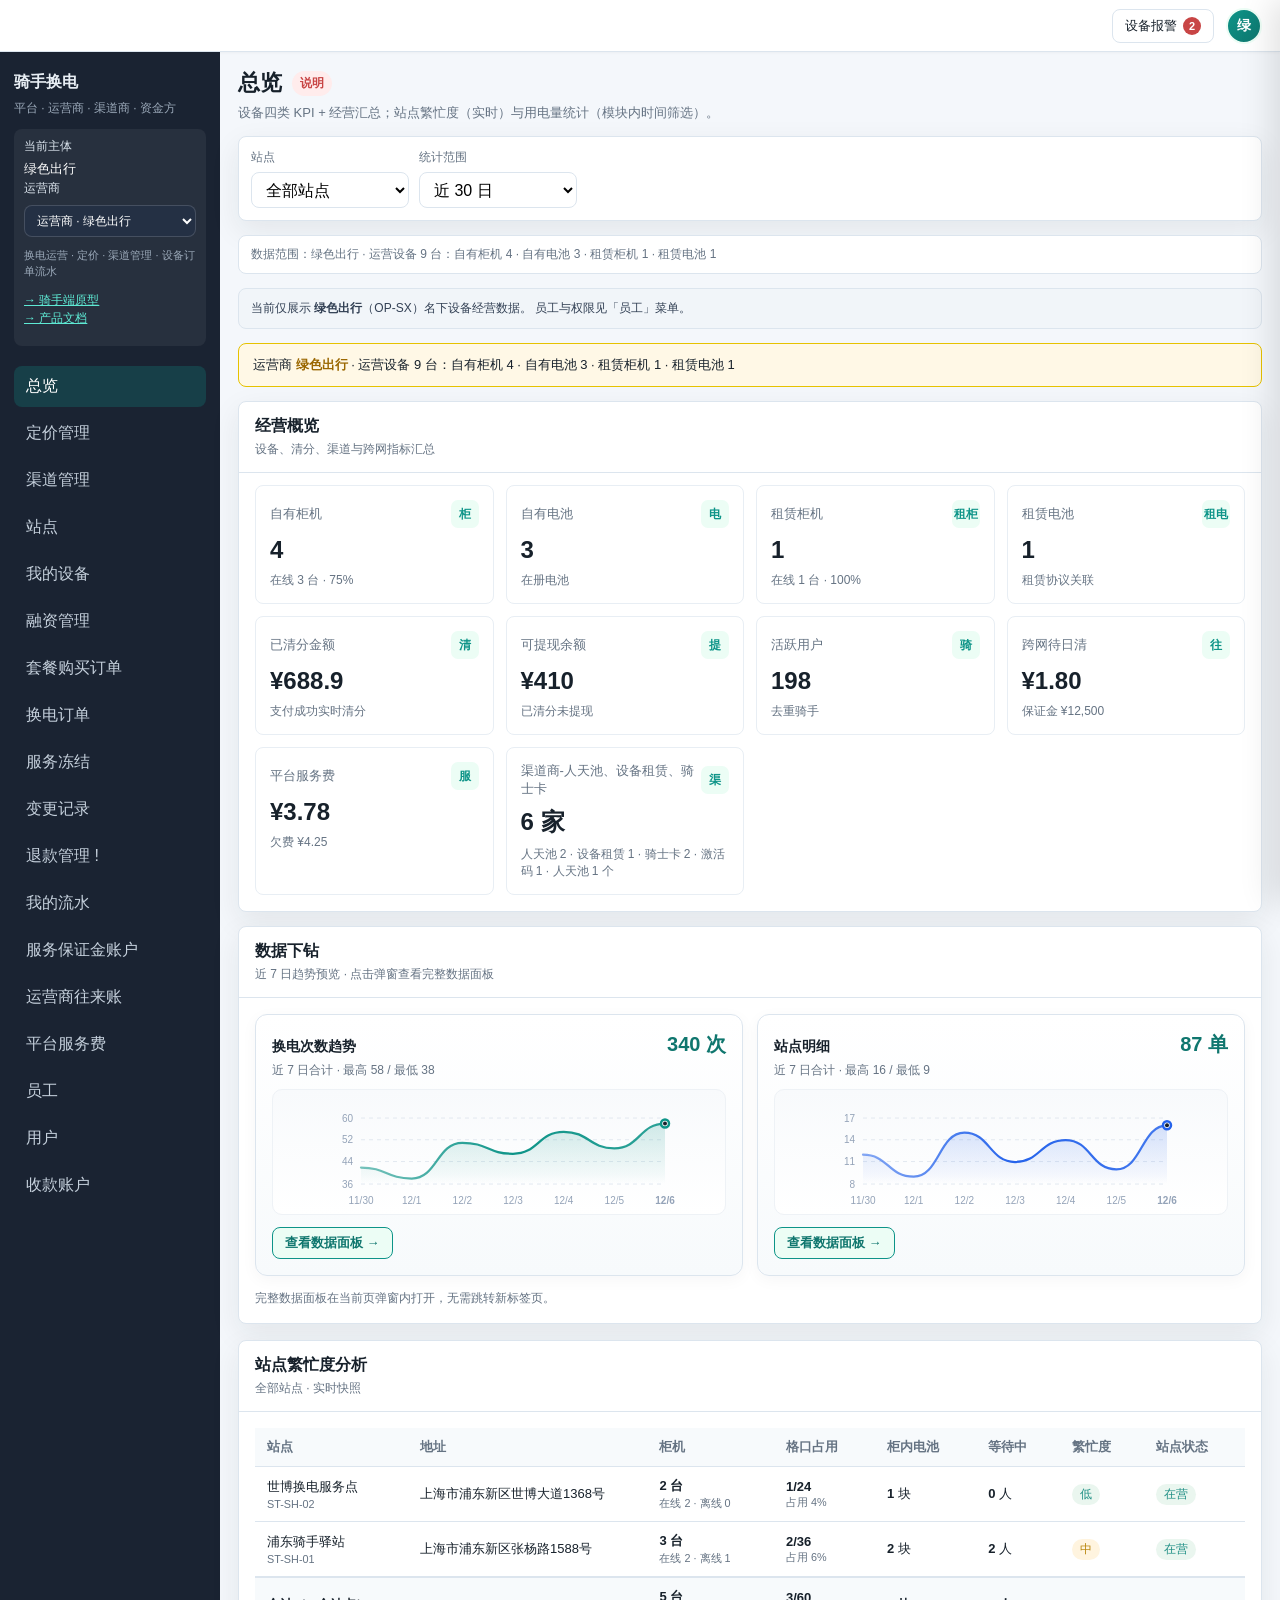
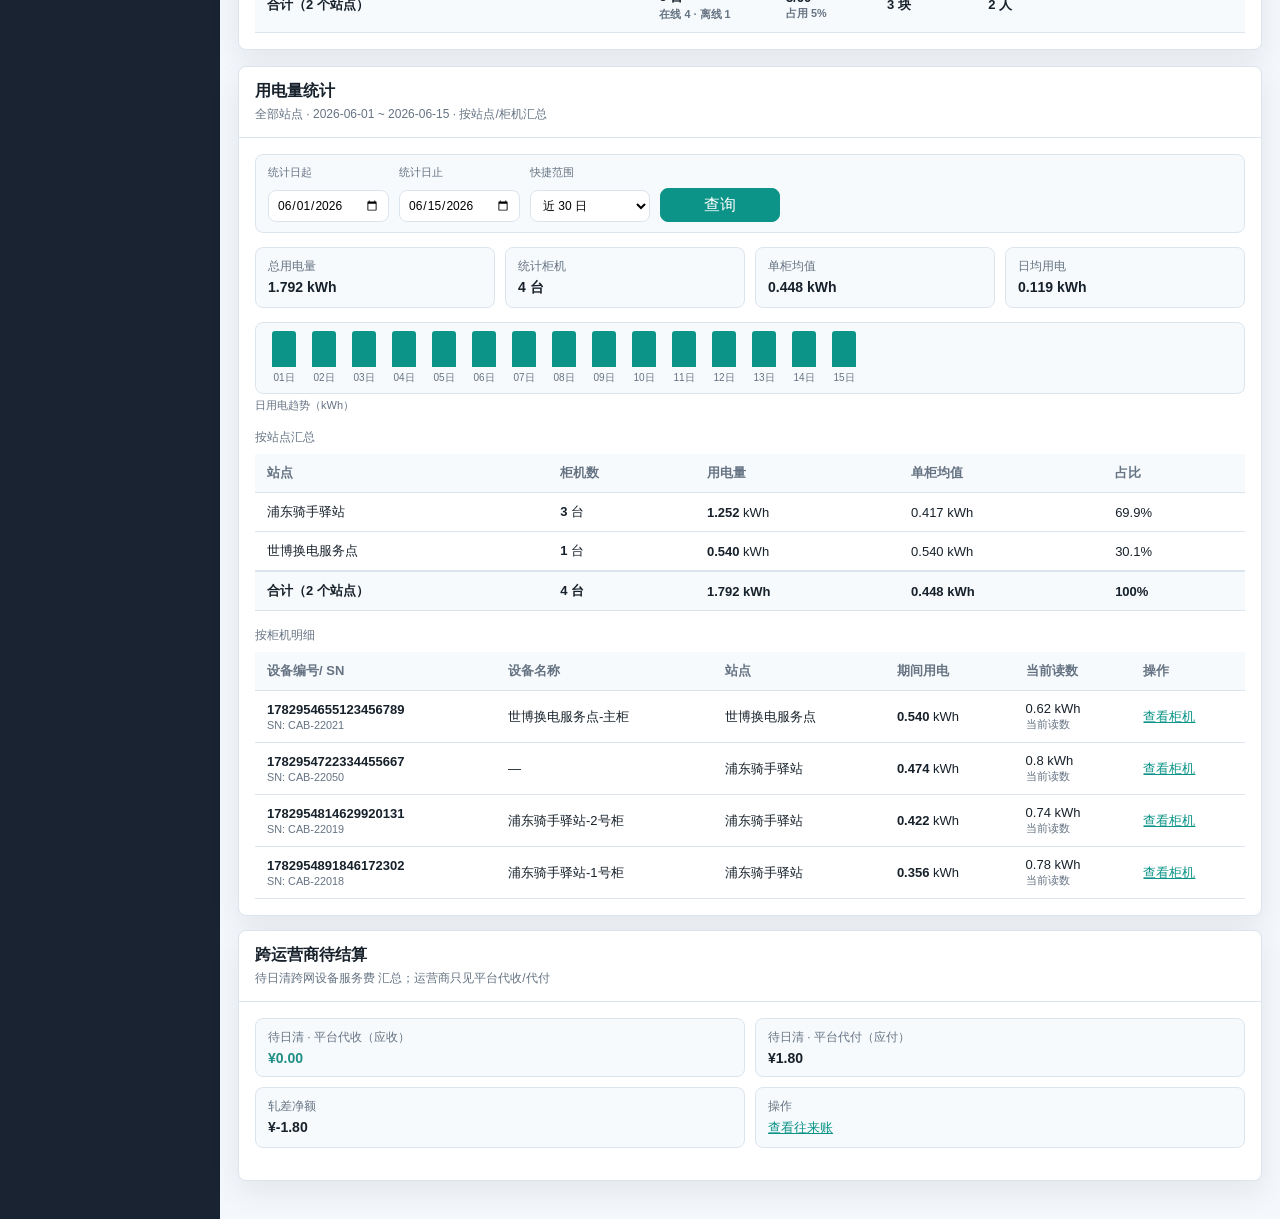
==== commit 4e4d70f5: "文档与原型全量同步：方案乙、四渠道模式、融资台账。 - 骑手端方案乙（定位匹配/多OP选择）与运营商归属模型 - 移除直租轨道，保留融资管理+放款申请 - PRD §2.3 四渠道模式概览；功能结构/" ====
--- a/prototype/index.html
+++ b/prototype/index.html
@@ -4,336 +4,8 @@
   <meta charset="utf-8">
   <meta name="viewport" content="width=device-width, initial-scale=1">
   <title>骑手换电 · 平台/运营商/渠道商/资金方后台</title>
-  <style>
-    :root {
-      --bg: #f4f7fb; --surface: #fff; --surface-soft: #f7fafc; --ink: #17212b; --muted: #657383;
-      --line: #dce5ee; --brand: #0d9488; --brand-dark: #0f766e; --brand-soft: #ecfdf5;
-      --green: #1f8f85; --red: #c84545; --radius: 8px; --shadow: 0 10px 30px rgba(22, 33, 43, .08);
-    }
-    * { box-sizing: border-box; }
-    body { margin: 0; font-family: "Microsoft YaHei", "PingFang SC", Arial, sans-serif; color: var(--ink); background: var(--bg); }
-    button, select, input { font: inherit; }
-    button { cursor: pointer; }
-    .app { display: grid; grid-template-columns: 220px 1fr; grid-template-rows: 52px 1fr; min-height: 100vh; }
-    .global-header {
-      grid-column: 1 / -1; display: flex; align-items: center; justify-content: flex-end; gap: 14px;
-      padding: 0 18px; background: var(--surface); border-bottom: 1px solid var(--line);
-      box-shadow: 0 1px 3px rgba(22, 33, 43, .04); z-index: 30;
-    }
-    .global-header-actions { display: flex; align-items: center; gap: 12px; position: relative; }
-    .device-alert-link {
-      display: inline-flex; align-items: center; gap: 6px; height: 34px; padding: 0 12px;
-      border: 1px solid var(--line); border-radius: var(--radius); background: #fff;
-      color: var(--ink); font-size: 13px; cursor: pointer;
-    }
-    .device-alert-link:hover { border-color: var(--brand); color: var(--brand-dark); background: var(--brand-soft); }
-    .alert-badge {
-      display: inline-block; min-width: 18px; height: 18px; padding: 0 5px; border-radius: 999px;
-      background: var(--red); color: #fff; font-size: 11px; font-weight: 700; line-height: 18px; text-align: center;
-    }
-    .user-avatar-btn {
-      width: 36px; height: 36px; border-radius: 50%; border: 2px solid var(--brand-soft);
-      background: linear-gradient(135deg, var(--brand) 0%, var(--brand-dark) 100%);
-      color: #fff; font-size: 14px; font-weight: 700; cursor: pointer; padding: 0;
-    }
-    .user-avatar-btn:hover { box-shadow: 0 0 0 3px rgba(13, 148, 136, .15); }
-    .user-menu {
-      display: none; position: absolute; top: calc(100% + 8px); right: 0; width: min(280px, calc(100vw - 24px));
-      background: var(--surface); border: 1px solid var(--line); border-radius: var(--radius);
-      box-shadow: var(--shadow); z-index: 40; overflow: hidden;
-    }
-    .user-menu.open { display: block; }
-    .user-menu-head { padding: 14px 16px; border-bottom: 1px solid var(--line); background: var(--surface-soft); }
-    .user-menu-head strong { display: block; font-size: 15px; margin-bottom: 4px; }
-    .user-menu-head span { display: block; font-size: 12px; color: var(--muted); line-height: 1.5; }
-    .user-menu-body { padding: 10px 16px; font-size: 13px; color: var(--muted); line-height: 1.6; }
-    .user-menu-body dt { font-weight: 600; color: var(--ink); margin-top: 8px; }
-    .user-menu-body dt:first-child { margin-top: 0; }
-    .user-menu-body dd { margin: 2px 0 0; }
-    .user-menu-foot { padding: 10px 12px; border-top: 1px solid var(--line); display: flex; justify-content: flex-end; }
-    .sidebar { background: #1a2332; color: #e8eef4; padding: 20px 14px; grid-row: 2; }
-    .brand strong { display: block; font-size: 16px; }
-    .brand span, .tenant { font-size: 12px; color: #9aa8b8; line-height: 1.5; margin-top: 6px; display: block; }
-    .tenant { margin-top: 12px; padding: 8px 10px; background: rgba(255,255,255,.06); border-radius: var(--radius); color: #dce5ee; }
-    .tenant em { display: block; font-style: normal; color: #fff; font-size: 13px; margin-top: 4px; }
-    .nav { display: grid; gap: 6px; margin-top: 20px; }
-    .nav button {
-      border: none; background: transparent; color: #c5d0dc; text-align: left;
-      padding: 10px 12px; border-radius: var(--radius);
-    }
-    .nav button.active { background: rgba(13, 148, 136, .25); color: #fff; }
-    .main { padding: 16px 18px 24px; min-width: 0; grid-row: 2; }
-    .topbar { display: flex; justify-content: space-between; align-items: flex-start; gap: 12px; margin-bottom: 14px; }
-    .topbar-title-row { display: flex; align-items: center; gap: 10px; flex-wrap: wrap; }
-    .topbar h1 { margin: 0; font-size: 22px; }
-    .topbar p { margin: 6px 0 0; color: var(--muted); font-size: 13px; }
-    .page-module-note { flex-shrink: 0; }
-    .note-section { margin-bottom: 16px; }
-    .note-section:last-child { margin-bottom: 0; }
-    .note-section h4 { margin: 0 0 6px; font-size: 14px; color: var(--text); }
-    .filters {
-      display: none; grid-template-columns: repeat(auto-fill, minmax(148px, 1fr)); gap: 10px;
-      padding: 12px; background: var(--surface); border: 1px solid var(--line); border-radius: var(--radius);
-      margin-bottom: 14px; box-shadow: var(--shadow);
-    }
-    .filters.visible { display: grid; }
-    .field { display: grid; gap: 6px; min-width: 0; }
-    .field.pf-actions { align-self: end; }
-    .field.pf-actions .btn { width: 100%; min-width: 96px; }
-    .field label { font-size: 12px; color: var(--muted); }
-    .field select, .field input {
-      height: 36px; border: 1px solid var(--line); border-radius: var(--radius);
-      padding: 0 10px; background: #fff; width: 100%; min-width: 0;
-    }
-    .scope-hint {
-      font-size: 12px; color: var(--muted); margin-bottom: 14px; padding: 10px 12px;
-      background: var(--surface); border: 1px solid var(--line); border-radius: var(--radius);
-    }
-    .kpi-grid { display: grid; grid-template-columns: repeat(4, minmax(130px, 1fr)); gap: 12px; margin-bottom: 14px; }
-    .kpi-grid.in-panel { margin-bottom: 0; }
-    .overview-kpi-panel .panel-body { padding-top: 12px; }
-    .overview-kpi-panel .kpi { box-shadow: none; border-color: #e8eef4; }
-    .kpi { background: var(--surface); border: 1px solid var(--line); border-radius: var(--radius); padding: 14px; box-shadow: var(--shadow); }
-    .kpi-head { display: flex; justify-content: space-between; align-items: center; font-size: 13px; color: var(--muted); }
-    .kpi-head-actions { display: inline-flex; align-items: center; gap: 8px; }
-    .kpi-icon { width: 28px; height: 28px; border-radius: 7px; background: var(--brand-soft); color: var(--brand); display: grid; place-items: center; font-size: 12px; font-weight: 700; }
-    .kpi-value { font-size: 24px; font-weight: 700; margin-top: 8px; }
-    .kpi-sub { font-size: 12px; color: var(--muted); margin-top: 8px; }
-    .module-note { border: none; background: #ffecec; color: var(--red); font-size: 12px; font-weight: 700; padding: 4px 8px; border-radius: 999px; }
-    .panel { background: var(--surface); border: 1px solid var(--line); border-radius: var(--radius); box-shadow: var(--shadow); margin-bottom: 14px; }
-    .panel-head { padding: 14px 16px; border-bottom: 1px solid var(--line); display: flex; justify-content: space-between; align-items: center; gap: 12px; flex-wrap: wrap; }
-    .panel-head h2 { margin: 0; font-size: 16px; }
-    .panel-head span { display: block; margin-top: 4px; font-size: 12px; color: var(--muted); }
-    .panel-body { padding: 16px; overflow-x: auto; }
-    .view { display: none; }
-    .view.active { display: block; }
-    .tabs { display: flex; gap: 8px; flex-wrap: wrap; }
-    .tabs button { height: 32px; padding: 0 12px; border: 1px solid var(--line); border-radius: var(--radius); background: #fff; color: var(--muted); }
-    .tabs button.active { background: var(--brand-soft); border-color: var(--brand); color: var(--brand-dark); font-weight: 600; }
-    .page-with-tabs { display: grid; grid-template-columns: 168px minmax(0, 1fr); gap: 14px; align-items: start; margin-bottom: 14px; }
-    .tab-sidebar { display: flex; flex-direction: column; gap: 2px; padding: 8px; background: var(--surface); border: 1px solid var(--line); border-radius: var(--radius); box-shadow: var(--shadow); position: sticky; top: 16px; }
-    .tab-sidebar button { width: 100%; min-height: 36px; padding: 8px 12px; border: none; border-radius: 6px; background: transparent; color: var(--muted); text-align: left; font-size: 13px; line-height: 1.35; cursor: pointer; }
-    .tab-sidebar button:hover { background: var(--surface-soft); color: var(--ink); }
-    .tab-sidebar button.active { background: var(--brand-soft); color: var(--brand-dark); font-weight: 600; }
-    .tab-content { min-width: 0; display: grid; gap: 14px; }
-    .tab-content-nested { display: grid; grid-template-columns: 148px minmax(0, 1fr); gap: 12px; align-items: start; }
-    table { width: 100%; border-collapse: collapse; font-size: 13px; min-width: 640px; }
-    th, td { padding: 10px 12px; border-bottom: 1px solid var(--line); text-align: left; white-space: nowrap; }
-    th { color: var(--muted); font-weight: 600; background: var(--surface-soft); }
-    .tag { display: inline-block; padding: 2px 8px; border-radius: 999px; font-size: 12px; background: #eaf6ef; color: var(--green); }
-    .tag.warn { background: #fff4df; color: #b8860b; }
-    .tag.risk { background: #ffecec; color: var(--red); }
-    .tag.neutral { background: #eef2f6; color: var(--muted); }
-    .note-mask { position: fixed; inset: 0; background: rgba(15,23,42,.42); z-index: 60; display: none; }
-    .note-mask.open { display: block; }
-    .note-modal {
-      position: fixed; left: 50%; top: 50%; transform: translate(-50%, -50%);
-      width: min(520px, calc(100vw - 32px)); background: var(--surface); border-radius: var(--radius);
-      box-shadow: var(--shadow); z-index: 61; display: none;
-      max-height: calc(100vh - 32px); overflow: hidden;
-    }
-    .note-modal.open { display: grid; grid-template-rows: auto minmax(0, 1fr); }
-    .note-head { padding: 14px 16px; border-bottom: 1px solid var(--line); display: flex; justify-content: space-between; align-items: center; flex-shrink: 0; }
-    .note-head h3 { margin: 0; font-size: 16px; }
-    .note-body { padding: 16px; font-size: 14px; line-height: 1.7; overflow-y: auto; min-height: 0; }
-    .note-modal:has(.form-actions) .note-body { display: flex; flex-direction: column; padding: 0; overflow: hidden; }
-    .note-modal:has(.form-actions) .note-body > form { flex: 1; overflow-y: auto; padding: 16px; min-height: 0; }
-    .note-modal:has(.form-actions) .form-actions {
-      flex-shrink: 0; margin-top: 0; padding: 12px 16px;
-      border-top: 1px solid var(--line); background: var(--surface);
-    }
-    .qr-preview {
-      width: 168px; height: 168px; padding: 10px; background: #fff; border: 1px solid var(--line);
-      border-radius: 8px; display: grid; grid-template-columns: repeat(11, 1fr); grid-template-rows: repeat(11, 1fr); gap: 1px;
-      box-shadow: inset 0 0 0 1px #f0f0f0;
-    }
-    .qr-preview span { display: block; background: #fff; border-radius: 1px; }
-    .qr-preview span.on { background: #111; }
-    .btn { height: 34px; padding: 0 14px; border: 1px solid var(--line); border-radius: var(--radius); background: #fff; }
-    .btn.primary { background: var(--brand); border-color: var(--brand); color: #fff; }
-    .link-btn { border: none; background: none; color: var(--brand); padding: 0; font-size: 13px; text-decoration: underline; cursor: pointer; }
-    .drill-grid { display: grid; grid-template-columns: repeat(2, minmax(0, 1fr)); gap: 14px; }
-    .inter-op-charts { display: grid; grid-template-columns: repeat(3, minmax(0, 1fr)); gap: 14px; margin-bottom: 14px; }
-    @media (max-width: 960px) { .inter-op-charts { grid-template-columns: 1fr; } }
-    .drill-card {
-      padding: 16px; border: 1px solid var(--line); border-radius: 12px;
-      background: linear-gradient(180deg, #fff 0%, var(--surface-soft) 100%);
-      box-shadow: 0 4px 16px rgba(22, 33, 43, .04);
-    }
-    .drill-card-head { display: flex; justify-content: space-between; align-items: baseline; gap: 8px; margin-bottom: 4px; }
-    .drill-card-head strong { font-size: 14px; }
-    .drill-card-sum { font-size: 20px; font-weight: 700; color: var(--brand-dark); }
-    .drill-card-sub { font-size: 12px; color: var(--muted); margin-bottom: 8px; }
-    .spark-chart-wrap {
-      margin-top: 10px; padding: 10px 6px 2px; border-radius: 10px;
-      background: linear-gradient(180deg, #f8fafc 0%, #fff 100%);
-      border: 1px solid #eef2f6;
-    }
-    .spark-chart { display: block; width: 100%; height: 112px; }
-    .spark-chart .spark-grid { stroke: #e2e8f0; stroke-width: 1; stroke-dasharray: 4 4; }
-    .spark-chart .spark-axis { fill: #94a3b8; font-size: 10px; font-family: inherit; }
-    .spark-chart .spark-line { fill: none; stroke-width: 2.25; stroke-linecap: round; stroke-linejoin: round; }
-    .spark-chart .spark-dot { fill: #fff; stroke-width: 2; opacity: 0; transition: opacity .15s; }
-    .spark-chart-wrap:hover .spark-dot { opacity: 1; }
-    .spark-chart .spark-dot-last { opacity: 1; stroke-width: 2.5; r: 4; }
-    .spark-chart .spark-dot-last-inner { fill: currentColor; opacity: 1; r: 2; }
-    .drill-open-btn {
-      margin-top: 12px; height: 32px; padding: 0 12px; border: 1px solid var(--brand);
-      border-radius: var(--radius); background: var(--brand-soft); color: var(--brand-dark);
-      font-size: 13px; font-weight: 600; cursor: pointer;
-    }
-    .drill-open-btn:hover { background: #d1fae5; }
-    .data-panel-mask { z-index: 70; backdrop-filter: blur(2px); }
-    .data-panel-modal {
-      position: fixed; left: 50%; top: 50%; transform: translate(-50%, -50%);
-      width: min(1120px, calc(100vw - 40px)); height: min(86vh, 780px);
-      background: #f8fafc; border-radius: 16px;
-      box-shadow: 0 32px 80px rgba(15, 23, 42, .28), 0 0 0 1px rgba(15, 23, 42, .06);
-      z-index: 71; display: none; grid-template-rows: auto 1fr; overflow: hidden;
-      animation: dpModalIn .24s ease;
-    }
-    @keyframes dpModalIn {
-      from { opacity: 0; transform: translate(-50%, -48%) scale(.98); }
-      to { opacity: 1; transform: translate(-50%, -50%) scale(1); }
-    }
-    .data-panel-modal.open { display: grid; }
-    .data-panel-modal .note-head {
-      padding: 14px 18px; border-bottom: 1px solid #e2e8f0;
-      background: linear-gradient(135deg, #0f766e 0%, #0d9488 55%, #14b8a6 100%);
-      color: #fff;
-    }
-    .data-panel-modal .note-head h3 { margin: 0; font-size: 17px; font-weight: 600; color: #fff; }
-    .data-panel-sub { margin: 4px 0 0; font-size: 12px; color: rgba(255,255,255,.82); font-weight: 400; }
-    .data-panel-close {
-      width: 34px; height: 34px; padding: 0; border-radius: 8px;
-      border: 1px solid rgba(255,255,255,.28); background: rgba(255,255,255,.12); color: #fff;
-      font-size: 18px; line-height: 1;
-    }
-    .data-panel-close:hover { background: rgba(255,255,255,.22); }
-    .data-panel-body { padding: 0; overflow: hidden; min-height: 0; background: #f8fafc; }
-    .data-panel-body iframe { width: 100%; height: 100%; border: none; display: block; background: #f8fafc; }
-    .drawer-mask { position: fixed; inset: 0; background: rgba(15,23,42,.38); z-index: 50; display: none; }
-    .drawer-mask.open { display: block; }
-    .drawer {
-      position: fixed; top: 0; right: 0; width: min(520px, 100vw); height: 100vh;
-      background: var(--surface); box-shadow: -8px 0 32px rgba(0,0,0,.12); z-index: 51;
-      transform: translateX(100%); transition: transform .22s ease; display: grid; grid-template-rows: auto 1fr;
-    }
-    .drawer.open { transform: translateX(0); }
-    .drawer-head { padding: 16px 18px; border-bottom: 1px solid var(--line); display: flex; justify-content: space-between; align-items: flex-start; gap: 12px; }
-    .drawer-head h3 { margin: 0; font-size: 17px; }
-    .drawer-head p { margin: 6px 0 0; font-size: 12px; color: var(--muted); }
-    .drawer-body { padding: 16px 18px 24px; overflow-y: auto; }
-    .detail-grid { display: grid; grid-template-columns: repeat(2, 1fr); gap: 10px; margin-bottom: 16px; }
-    .detail-item { background: var(--surface-soft); border: 1px solid var(--line); border-radius: var(--radius); padding: 10px 12px; font-size: 12px; }
-    .detail-item span { display: block; color: var(--muted); margin-bottom: 4px; }
-    .detail-item strong { font-size: 14px; }
-    .usage-bar { height: 8px; background: #eef2f6; border-radius: 999px; overflow: hidden; margin: 8px 0 4px; }
-    .usage-bar i { display: block; height: 100%; background: var(--brand); border-radius: 999px; }
-    .sub-table { margin-top: 8px; }
-    .sub-table th { font-size: 12px; }
-    .role-select { width: 100%; margin-top: 8px; height: 32px; border-radius: var(--radius); border: 1px solid rgba(255,255,255,.15); background: #243044; color: #fff; padding: 0 8px; }
-    .tree-hint { font-size: 11px; color: #9aa8b8; margin-top: 10px; line-height: 1.5; }
-    .perm-banner {
-      font-size: 12px; color: var(--brand-dark); background: var(--brand-soft); border: 1px solid #99f6e4;
-      border-radius: var(--radius); padding: 10px 12px; margin-bottom: 14px; line-height: 1.6;
-    }
-    .nav button.nav-sub-profit,
-    .nav button.nav-day-pool { border: 1px solid rgba(45, 212, 191, .45); }
-    .nav button.nav-sub-profit.active,
-    .nav button.nav-day-pool.active { border-color: #5eead4; box-shadow: inset 0 0 0 1px #5eead4; }
-    .platform-price-banner {
-      background: #fff8e6; border: 1px solid #e6c200; border-radius: var(--radius);
-      padding: 12px 14px; margin-bottom: 14px; font-size: 13px;
-    }
-    .platform-price-banner strong { color: #9a6700; }
-    .fee-platform { color: #9a6700; font-weight: 700; background: #fff8e6; padding: 2px 6px; border-radius: 4px; }
-    .pool-warn-banner {
-      font-size: 13px; color: #7c2d12; background: #fff7ed; border: 1px solid #fdba74;
-      border-radius: var(--radius); padding: 12px 14px; margin-bottom: 14px; line-height: 1.6;
-    }
-    .pool-warn-banner strong { color: #c2410c; }
-    .pool-hero {
-      background: linear-gradient(135deg, #ecfdf5 0%, #f0fdfa 100%);
-      border: 2px solid var(--brand); border-radius: var(--radius); padding: 16px 18px; margin-bottom: 14px;
-    }
-    .pool-hero h2 { margin: 0 0 6px; font-size: 18px; color: var(--brand-dark); }
-    .pool-hero p { margin: 0; font-size: 13px; color: var(--muted); line-height: 1.6; }
-    .stat-pills { display: flex; flex-wrap: wrap; gap: 8px; margin-top: 10px; }
-    .stat-pill {
-      font-size: 12px; padding: 6px 10px; border-radius: 999px; background: var(--surface-soft);
-      border: 1px solid var(--line); color: var(--ink);
-    }
-    .stat-pill strong { color: var(--brand-dark); }
-    .sub-profit-hero {
-      background: linear-gradient(135deg, #ecfdf5 0%, #f0fdfa 100%);
-      border: 2px solid var(--brand); border-radius: var(--radius); padding: 16px 18px; margin-bottom: 14px;
-    }
-    .sub-profit-hero h2 { margin: 0 0 6px; font-size: 18px; color: var(--brand-dark); }
-    .sub-profit-hero p { margin: 0; font-size: 13px; color: var(--muted); line-height: 1.6; }
-    .own-scope-banner {
-      font-size: 12px; color: #334155; background: #f1f5f9; border: 1px solid var(--line);
-      border-radius: var(--radius); padding: 10px 12px; margin-bottom: 14px; line-height: 1.6;
-    }
-    .privacy-banner {
-      font-size: 12px; color: #7c2d12; background: #fff7ed; border: 1px solid #fdba74;
-      border-radius: var(--radius); padding: 10px 12px; margin-bottom: 12px; line-height: 1.6;
-    }
-    .panel-sub-orders .panel-head { background: linear-gradient(90deg, #ecfdf5, #fff); }
-    .orders-table-wrap { overflow-x: auto; }
-    .site-stats-table .site-stats-total td {
-      background: var(--surface-soft); font-weight: 600; border-top: 2px solid var(--line);
-    }
-    .device-chips { display: flex; flex-wrap: wrap; gap: 4px; max-width: 220px; white-space: normal; }
-    .device-chip {
-      display: inline-block; padding: 2px 8px; border-radius: 4px; font-size: 11px;
-      background: var(--surface-soft); border: 1px solid var(--line); color: var(--ink);
-    }
-    .rent-gap-banner {
-      font-size: 13px; color: #7c2d12; background: #fff7ed; border: 1px solid #fdba74;
-      border-radius: var(--radius); padding: 12px 14px; margin-bottom: 14px; line-height: 1.6;
-    }
-    .rent-gap-banner strong { color: #c2410c; }
-    .pay-mode { font-size: 12px; color: var(--muted); }
-    .swap-log { margin-top: 12px; padding-top: 12px; border-top: 1px solid var(--line); }
-    .swap-log summary { cursor: pointer; font-size: 13px; font-weight: 600; color: var(--brand-dark); list-style: none; }
-    .swap-log summary::-webkit-details-marker { display: none; }
-    .log-timeline { margin-top: 10px; display: grid; gap: 6px; max-height: 280px; overflow-y: auto; }
-    .refund-steps-mini { display: flex; gap: 3px; align-items: center; margin-top: 4px; }
-    .refund-steps-mini i { width: 7px; height: 7px; border-radius: 50%; background: var(--border); display: inline-block; }
-    .refund-steps-mini i.done { background: #52c41a; }
-    .refund-steps-mini i.cur { background: #1677ff; }
-    .refund-steps-mini i.fail { background: #ff4d4f; }
-    .refund-detail-steps { display: grid; gap: 10px; margin: 12px 0 16px; }
-    .refund-detail-steps .rs-item { display: flex; gap: 10px; align-items: flex-start; font-size: 13px; }
-    .refund-detail-steps .rs-dot { width: 10px; height: 10px; border-radius: 50%; margin-top: 4px; flex-shrink: 0; background: var(--border); }
-    .refund-detail-steps .rs-item.done .rs-dot { background: #52c41a; }
-    .refund-detail-steps .rs-item.cur .rs-dot { background: #1677ff; }
-    .refund-detail-steps .rs-item.fail .rs-dot { background: #ff4d4f; }
-    .refund-detail-steps .rs-item.pending .rs-dot { background: var(--border); }
-    .log-item {
-      display: grid; grid-template-columns: 58px 76px 1fr; gap: 8px; align-items: start;
-      font-size: 12px; line-height: 1.5; padding: 8px 10px; background: #fafbfc;
-      border-radius: 6px; border-left: 3px solid var(--line);
-    }
-    .log-item.user { border-left-color: #3b82f6; }
-    .log-item.req { border-left-color: #8b5cf6; }
-    .log-item.dev { border-left-color: var(--brand); }
-    .log-item.warn { border-left-color: #f59e0b; background: #fffbeb; }
-    .log-item.fail { border-left-color: var(--red); background: #fff5f5; }
-    .log-item .log-type { font-size: 11px; color: var(--muted); font-weight: 600; }
-    .log-item .log-time { font-size: 11px; color: var(--muted); font-variant-numeric: tabular-nums; }
-    .form-grid { display: grid; gap: 12px; }
-    .form-grid label { display: grid; gap: 6px; font-size: 12px; color: var(--muted); }
-    .form-grid input, .form-grid select { height: 36px; border: 1px solid var(--line); border-radius: var(--radius); padding: 0 10px; }
-    #channelPartnerForm.form-grid { grid-template-columns: 1fr 1fr; align-items: start; }
-    #channelPartnerForm .form-span-2 { grid-column: 1 / -1; }
-    #channelPartnerForm .card-sku-pricing table input { height: 32px; width: 100%; max-width: 120px; }
-    #channelPartnerForm .card-sku-pricing th, #channelPartnerForm .card-sku-pricing td { border-bottom: 1px solid var(--line); }
-    .form-actions { display: flex; justify-content: flex-end; gap: 8px; margin-top: 16px; }
-    .row-actions { display: flex; gap: 8px; flex-wrap: wrap; }
-    @media (max-width: 1100px) { .kpi-grid { grid-template-columns: repeat(2, 1fr); } }
-  </style>
+  <link rel="stylesheet" href="css/app.css">
+
 </head>
 <body>
   <div class="app">
@@ -350,7 +22,7 @@
         <p class="tree-hint" id="treeHint">运营商 · 换电运营与定价</p>
         <p class="tree-hint" style="margin-top:6px">
           <a href="mobile/index.html" style="color:#5eead4;font-size:12px">→ 骑手端原型</a><br>
-          <a href="docs/index.html" target="_blank" rel="noopener" style="color:#5eead4;font-size:12px">→ 产品文档</a>
+          <a href="docs/index.html" id="navDocsLink" target="_blank" rel="noopener" style="color:#5eead4;font-size:12px">→ 产品文档</a>
         </p>
       </div>
       <nav class="nav" id="nav"></nav>
@@ -654,11063 +326,7 @@
       <iframe id="dataPanelFrame" title="数据面板" loading="lazy"></iframe>
     </div>
   </div>
-  <script>
-    const PLATFORM_OPS_SHARE = 0;
-    const DEFAULT_PLATFORM_FEE_RATE = 0.01;
-    const PLATFORM_FEE_RATE = DEFAULT_PLATFORM_FEE_RATE;
-
-    /** 个人用户付费分佣：平台抽成 + 运营商净额（可按运营商配置不同比例） */
-    function formatFeeRatePct(rate) {
-      const pct = rate * 100;
-      return (pct % 1 === 0 ? pct.toFixed(0) : pct.toFixed(2).replace(/0+$/, "").replace(/\.$/, "")) + "%";
-    }
-
-    function operatorPlatformFeeConfig(operatorId) {
-      return operatorPlatformFeeRates[operatorId] || {
-        cEndRate: DEFAULT_PLATFORM_FEE_RATE,
-        bEndRate: DEFAULT_PLATFORM_FEE_RATE,
-        effectiveFrom: "—",
-        status: "生效",
-        updatedAt: "—",
-        updatedBy: "平台默认",
-        remark: "未单独配置，使用默认 1%"
-      };
-    }
-
-    function operatorCEndFeeRate(operatorId) {
-      return operatorPlatformFeeConfig(operatorId).cEndRate;
-    }
-
-    function operatorBEndFeeRate(operatorId) {
-      return operatorPlatformFeeConfig(operatorId).bEndRate;
-    }
-
-    function operatorFeeRateSummary(operatorId) {
-      const cfg = operatorPlatformFeeConfig(operatorId);
-      if (cfg.cEndRate === cfg.bEndRate) return formatFeeRatePct(cfg.cEndRate);
-      return `C ${formatFeeRatePct(cfg.cEndRate)} / B ${formatFeeRatePct(cfg.bEndRate)}`;
-    }
-
-    function calcPersonalPaymentSplit(allocatable, operatorId) {
-      const rate = operatorId ? operatorCEndFeeRate(operatorId) : DEFAULT_PLATFORM_FEE_RATE;
-      const platformShare = Math.round(allocatable * rate * 1000) / 1000;
-      const operatorShare = Math.round((allocatable - platformShare) * 1000) / 1000;
-      const platformPct = Math.round(rate * 10000) / 100;
-      const operatorPct = Math.round((100 - platformPct) * 1000) / 1000;
-      return { platformShare, operatorShare, platformPct, operatorPct };
-    }
-
-    function splitPctLabel(operatorId) {
-      const sp = calcPersonalPaymentSplit(100, operatorId);
-      return `平台${sp.platformPct}% + 运营商${sp.operatorPct}%`;
-    }
-
-    function calcPlatformFeeAmount(basePrice, operatorId, trigger) {
-      const rate = (trigger === "确认消耗" || trigger === "consume") ? operatorBEndFeeRate(operatorId) : operatorCEndFeeRate(operatorId);
-      return Math.round(basePrice * rate * 1000) / 1000;
-    }
-    const l1UnifiedPricing = { cabinetFee: 0.5, batteryFee: 0.1, effectiveFrom: "2026-01-01", status: "生效", updatedAt: "2026-01-01", updatedBy: "平台管理员" };
-    /** 平台统一人天标准日值：B 端 1% 计提基数；亦为运营商面向渠道商的默认批发价（运营商可改） */
-    const platformStandardDayPrice = { price: 8.5, effectiveFrom: "2026-01-01", status: "生效", updatedAt: "2026-01-01", updatedBy: "平台管理员" };
-    function platformAccrualDayPrice() { return platformStandardDayPrice.price; }
-    /** 额度池规则：平台统一，全池一致 */
-    const POOL_CONTRACT_RULES = {
-      deductMode: "换电或持电池确认", activationMode: "分配即开通", poolExpiryRefund: "不退",
-      deductModeKey: "swap_or_battery_confirm", activationModeKey: "on_allocate", poolExpiryRefundKey: "none"
-    };
-    function userHasActivePersonalPackage(phone) {
-      const digits = (phone || "").replace(/\D/g, "");
-      const u = users.find(x => {
-        const p = (x.phone || "").replace(/\D/g, "");
-        return digits && (p.endsWith(digits.slice(-4)) || p === digits);
-      });
-      if (!u || u.poolId) return false;
-      if (u.serviceState === "已冻结") return false;
-      if (u.serviceState === "中途完结") return false;
-      if ((u.pkg || "").includes("人天池")) return false;
-      return !u.serviceState || u.serviceState === "服务中";
-    }
-    function recycleChannelRiderToPool(rider, reason, operatorLabel) {
-      const pool = dayPools.find(p => p.id === rider.poolId);
-      const days = rider.remainingDays || 0;
-      if (pool && days > 0) {
-        pool.availableDays += days;
-        pool.balancePct = Math.round(pool.availableDays / pool.totalDays * 1000) / 10;
-        appendPoolLedger(pool, "收回入账", days, rider.id, reason);
-        dayPoolAllocationLogs.unshift({
-          id: "AL-" + Date.now().toString().slice(-4), poolId: pool.id, riderId: rider.id, riderName: rider.name,
-          type: "收回", days, time: new Date().toISOString().slice(0, 16).replace("T", " "),
-          operator: operatorLabel || "渠道商管理员", poolBalanceAfter: pool.availableDays, remark: reason
-        });
-      }
-      rider.allocatedDays = rider.usedDays || 0;
-      rider.remainingDays = 0;
-      rider.quotaStatus = "已收回";
-      rider.todayEligibility = "已回池";
-    }
-    const INTER_OP_CLEAR_TIME = "23:59:59";
-    const PAY_ARCH = "B";
-    const PAYEE_OPERATOR = "绿色出行";
-    const DATA_PANEL_PATH = "data-panel/index.html";
-    const PAYEE_MCH = { wx: "1900000123***", ali: "2088123456***" };
-    const PLATFORM = { id: "PLATFORM", name: "智格超能" };
-    const ENT = {
-      platform: { id: "PLATFORM", name: "智格超能" },
-      operator: { id: "OP-SX", name: PAYEE_OPERATOR },
-      channel: { id: "CH-SF", name: "顺丰同城渠道" },
-      leasing: { id: "LEASE-HD", name: "华东设备租赁公司" }
-    };
-
-    const CHANNEL_REGISTRY = {
-      "CH-SF": { id: "CH-SF", name: "顺丰同城渠道", settlementMode: "人天池", logo: "🚚", tree: "向运营商采购人天额度 · 团队登记 · 预占确认消耗" },
-      "CH-CARD": { id: "CH-CARD", name: "骑士卡渠道", settlementMode: "卡差价", logo: "🟡", tree: "推广链接 · 用户直购 · 渠道标记 · 佣金结算" },
-      "CH-RENT": { id: "CH-RENT", name: "京东物流租赁渠道", settlementMode: "设备租赁", logo: "🔴", tree: "租赁设备+月租 · 白名单用户 · 免 C 端购套餐" }
-    };
-    const CHANNEL_NAV = {
-      "CH-SF": ["overview", "channelSettlement", "dayPool", "orderAudit", "channelCredit", "employees"],
-      "CH-CARD": ["overview", "channelSettlement", "channelLinks", "channelOrders", "commissionStatement", "orderAudit"],
-      "CH-RENT": ["overview", "channelSettlement", "rentPool", "rentDevices", "leaseBatteryHold", "leaseWhitelist", "orderAudit", "channelCredit", "employees"]
-    };
-
-    const ROLE = {
-      platform: { name: ENT.platform.name, type: "平台管理员", tree: "用户/订单/设备/渠道/流水 · 运营商治理 · 跨网统价" },
-      operator: { name: ENT.operator.name, type: "运营商", tree: "换电运营 · 定价 · 渠道管理 · 设备订单流水" },
-      channel: { name: ENT.channel.name, type: "渠道商", tree: "单运营商签约 · 三种结算模式 · 渠道信用额度 · 团队登记" },
-      leasing: { name: ENT.leasing.name, type: "设备租赁公司", tree: "出租设备 · 协议与承租方还款 · 须平台绑定运营商" }
-    };
-    const NAV = {
-      platform: ["overview", "platformUsers", "platformOrders", "platformDevices", "platformChannels", "platformFlows", "platformAccounts", "operators", "platformLeasing", "operatorCreditEval", "orderAudit", "depositManage", "l1Pricing"],
-      operator: ["overview", "pricing", "channelSales", "sites", "devices", "leaseAgreements", "leaseRent", "orderPackage", "orderSwap", "orderFreeze", "orderEnd", "orderAudit", "refundManage", "flows", "depositAccount", "interOp", "platformFee", "employees", "users", "accounts"],
-      channel: ["overview", "channelSettlement", "dayPool", "channelCredit", "employees"],
-      leasing: ["overview", "employees", "leaseAgreements", "leaseCollect", "accounts"]
-    };
-    const NAV_LABEL = {
-      overview: "总览", employees: "员工", sites: "站点", devices: "我的设备",
-      orderPackage: "套餐购买订单", orderSwap: "换电订单", orderFreeze: "服务冻结", orderEnd: "用户退款", orderAudit: "变更记录", refundManage: "退款管理",
-      flows: "我的流水", users: "用户",
-      leaseAgreements: "协议与设备", leaseCollect: "租金收缴", leaseRent: "月租金",
-      accounts: "收款账户", dayPool: "人天额度池", channelSettlement: "结算模式说明", channelCredit: "渠道信用额度",
-      channelLinks: "套餐与链接", channelOrders: "购卡记录", commissionStatement: "佣金对账", rentPool: "月租账单", rentDevices: "租赁设备", leaseBatteryHold: "电池持有", leaseWhitelist: "白名单用户",
-      pricing: "定价管理", channelSales: "渠道管理", depositAccount: "服务保证金账户", interOp: "运营商往来账", platformFee: "平台服务费",
-      operators: "运营商管理", platformLeasing: "租赁公司", operatorCreditEval: "运营商信用评估", depositManage: "保证金管理", deviceBinding: "设备绑定", l1Pricing: "平台统价",
-      platformUsers: "用户管理", platformOrders: "订单管理", platformDevices: "设备管理",
-      platformChannels: "渠道商管理", platformFlows: "流水管理", platformAccounts: "平台账户"
-    };
-
-    const ENTITY_ROLE = { "OP-SX": "operator", "CH-SF": "channel", "CH-CARD": "channel", "CH-RENT": "channel", "LEASE-HD": "leasing", "LEASE-HS": "leasing", "OP-HZ": "operator" };
-
-    const PERM_VIEW_MAP = {
-      "overview.view": ["overview"],
-      "sites.view": ["sites"], "sites.edit": ["sites"],
-      "devices.view": ["devices"], "devices.edit": ["devices"],
-      "orders.view": ["orderPackage", "orderSwap", "orderFreeze", "orderEnd", "orderAudit", "refundManage"],
-      "orders.audit": ["orderPackage", "orderFreeze", "orderEnd", "refundManage"],
-      "refunds.view": ["refundManage"], "refunds.audit": ["refundManage"],
-      "flows.view": ["flows"],
-      "users.view": ["users"],
-      "employees.view": ["employees"], "employees.edit": ["employees"],
-      "lease.view": ["leaseAgreements", "leaseRent"],
-      "lease.rent": ["leaseRent"],
-      "accounts.view": ["accounts"],
-      "lease_collect.view": ["leaseCollect"],
-      "day_pool.view": ["dayPool", "orderAudit"],
-      "day_pool.edit": ["dayPool", "orderAudit"],
-      "day_pool.export": ["dayPool", "orderAudit"],
-      "channel_settlement.view": ["channelSettlement"],
-      "channel_credit.view": ["channelCredit"],
-      "channel_links.view": ["channelLinks", "orderAudit"],
-      "channel_orders.view": ["channelOrders", "orderAudit"],
-      "rent_pool.view": ["rentPool", "orderAudit"],
-      "rent_devices.view": ["rentDevices", "orderAudit"],
-      "lease_whitelist.view": ["leaseWhitelist", "orderAudit"],
-      "lease_battery.view": ["leaseBatteryHold", "orderAudit"],
-      "pricing.view": ["pricing"], "pricing.edit": ["pricing"],
-      "channel_sales.view": ["channelSales"],
-      "inter_op.view": ["interOp", "depositAccount"],
-      "deposit.view": ["depositAccount"],
-      "platform_fee.view": ["platformFee"]
-    };
-
-
-    const meta = {
-      overview: ["总览", "设备四类 KPI（自有/租赁 × 柜机/电池）+ 经营与渠道签约汇总。"],
-      sites: ["站点", "管理授权范围内的换电站点。"],
-      devices: ["我的设备", "仅展示与维护本人（本主体）拥有的换电柜、电池。"],
-      orderPackage: ["套餐购买订单", "个人用户购买包月/次卡；含待退款状态。"],
-      orderSwap: ["换电订单", "换电行为记录，含权益来源与三元组。"],
-      orderFreeze: ["服务冻结", "个人套餐冻结/解冻记录；满足条件时系统自动生效，无需审核。"],
-      orderEnd: ["用户退款", "C 端退订/中途完结退款进度追踪：关联服务变更单、套餐单与支付/退款流水；审核执行见「退款管理」。"],
-      refundManage: ["退款管理", "C 端用户退订/中途完结退款；可配置自动退款或手动确认后执行。"],
-      orderAudit: ["变更记录", "订单/服务生命周期审计：冻结、消耗、换电、退款等跨模块时间线（C-02）。"],
-      flows: ["我的流水", "C 端支付成功实时清分；本页展示资金实收、清分明细与提现明细。"],
-      employees: ["员工", "运营员工维护与功能权限配置。"],
-      users: ["用户", "购买本站换电服务的骑手。"],
-      leaseAgreements: ["协议与设备", "租赁协议关联设备清单；清单单独维护，支持导入与设备替换；一运营商可与<strong>多家租赁公司</strong>分别签约（须平台先建立绑定）。"],
-      leaseCollect: ["租金收缴", "按账期跟踪各承租方租金收缴进度、方式与逾期。"],
-      leaseRent: ["月租金", "租赁租金须运营商<strong>手动</strong>缴纳：微信/支付宝扫码或对公打款工单；<strong>不做自动扣款</strong>。"],
-      accounts: ["收款账户管理", "本主体进件商户：骑手收款、分账、租金收付等用途。"],
-      dayPool: ["人天额度池", "渠道商向签约运营商购买人天额度，登记骑手并分配/收回；换电时按日预占与确认消耗。"],
-      pricing: ["定价管理", "运营商维护 C 端个人套餐零售价与渠道商人天批发价。"],
-      channelSales: ["渠道管理", "签约渠道商、服务订单与渠道权益；维护各渠道权益与定价。"],
-      interOp: ["运营商往来账", "跨站跨网设备服务费经平台代收/代付；支持今日/昨日/近7天/近30天统计与趋势图；日清优先划扣保证金。"],
-      depositAccount: ["服务保证金账户", "查看平台清分专户（对外称服务保证金）、提交对公充值申请、查询到账与变动明细。"],
-      channelSettlement: ["渠道结算模式", "人天池 / 渠道分销（骑士卡） / 设备租赁三种结算模式演示。"],
-      channelCredit: ["渠道信用额度", "平台评估信用抵扣押金；运营商可调整额度；渠道提交打款凭证由运营商审核。"],
-      commissionStatement: ["佣金对账", "按<strong>自然月</strong>汇总链接购卡笔数、实付与应结佣金；供运营商与渠道线下结算。"],
-      channelLinks: ["套餐与链接", "管理运营商授权的可售套餐；同一套餐可生成<strong>多条推广链接</strong>与<strong>二维码</strong>；扫码直达运营商小程序；24h 归因期内享渠道专享价。"],
-      channelOrders: ["购卡记录", "经本渠道推广链接成交的套餐购买记录；支持<strong>支付时间</strong>筛选。"],
-      rentPool: ["月租账单", "向运营商支付设备月租（MO-）；欠费停服。"],
-      rentDevices: ["租赁设备", "柜机/电池 SN 与部署站点；月租为签约统一价。"],
-      leaseWhitelist: ["白名单用户", "扁平名单 · 无团队 · 渠道自行维护。"],
-      leaseBatteryHold: ["电池持有", "展示白名单用户当前持有的电池 SN、电量与取电站点。"],
-      platformFee: ["平台服务费", "按运营商配置的抽成比例计提；B 端确认消耗向额度售卖方 U 代扣；优先划扣保证金。"],
-      operators: ["运营商管理", "新增与维护运营商主体；账户汇总、保证金与信用额度、准入档位。"],
-      platformLeasing: ["租赁公司", "平台维护设备租赁公司与运营商绑定关系；绑定后租赁公司方可向该运营商发起签约。"],
-      operatorCreditEval: ["运营商信用评估", "准入档位制（A/B/C/D）：档位配置、入网定档、升降档与变更记录；约束信用额度封顶。"],
-      depositManage: ["保证金管理", "平台清分专户、运营商对公充值确认、保证金/信用额度调整（≤档位封顶）与变动账本。"],
-      deviceBinding: ["设备绑定", "仅平台可将物联网设备绑定至运营商；绑定后运营商方可分配至站点。"],
-      l1Pricing: ["平台统价", "维护跨网统价、人天标准日值、各运营商平台服务费比例；运营商后台只读展示。"],
-      platformUsers: ["用户管理", "全平台骑手档案：当前服务运营商、套餐/人天权益、渠道归属、用户状态、持有电池。"],
-      platformOrders: ["订单管理", "全平台套餐购买、换电、服务变更与渠道批发订单查询与追溯。"],
-      platformDevices: ["设备管理", "全量设备台账、物联网入库待绑定、批量导入设备列表；绑定为子能力。"],
-      platformChannels: ["渠道商管理", "全平台渠道商查询与监管；主体由签约运营商创建维护，平台只读。"],
-      platformFlows: ["流水管理", "用户支付记录、运营商间 跨网设备服务费清分流水、人天消耗与 C 端支付产生的平台提成。"],
-      platformAccounts: ["平台账户", "智格平台技术服务费收款商户、余额与<strong>按月</strong>营收汇总。"]
-    };
-
-    const MODULE_NOTES = {
-      scope: { title: "数据范围", content: "运营商、资金方可持有自有或租赁设备；渠道商不持设备。各主体仅管理本人数据。员工登录时数据范围限定在所属主体及授权范围。<br><br><strong>说明按钮规则</strong>：凡展示统计结果的字段/KPI，「说明」中须写清<strong>字段定义</strong>、<strong>计算公式或聚合口径</strong>、<strong>数据来源</strong>（及演示缩放规则，如有）。" },
-      asset_owner: { title: "设备归属", content: "柜机/电池归属运营商或资金方（租赁时产权在出租方）。后台仅展示当前登录主体名下设备；订单按 device_owner_id 过滤。" },
-      own_data: { title: "自有经营数据", content: "「我的设备 / 套餐·换电·服务订单 / 我的流水」仅含本运营商自有（或承租）设备相关数据。" },
-      employees_panel: { title: "员工管理", content: "渠道商可添加运营员工并分配功能权限。" },
-      employees_perms: { title: "员工权限", content: "按功能模块勾选可见/可操作范围；未授权菜单对员工账号不可见（演示为配置说明）。" },
-      employee_login: { title: "员工登录", content: "员工使用独立账号登录；侧栏仅展示其权限内的菜单；数据范围限定在所属主体。" },
-      employee_login_scope: { title: "权限与数据范围", content: "运营员工按勾选权限看到对应模块，数据与所属主体一致。" },
-      overview_sites: { title: "在营站点", content: "统计范围：当前主体授权站点中，status=在营 且至少 1 台柜机 online=true 的站点数。" },
-      overview_online: { title: "柜机在线率", content: "公式：在线柜机数 ÷ 授权站点柜机总数 × 100%。在线判定来自物联网 lastHeartbeat；离线含故障、断网。" },
-      overview_orders: { title: "订单数", content: "筛选期内 payTime 落在范围内的 packageOrders 笔数，状态含支付成功、服务中、待退款等（不含已驳回）。" },
-      overview_net: { title: "可分配经营收入", content: "运营商主体维度：包月按日摊销 P÷D 后的确认收入（扣通道费）。<strong>不按站点归因</strong>；站点评估见「站点繁忙度分析」。" },
-      overview_kpi_panel: { title: "经营概览", content: "本卡片汇总当前运营商名下设备、清分、渠道与跨网指标。除实时库存类（柜内电池）外，订单/用户类 KPI 随总览顶部「统计范围」联动；演示环境按 rangeMultiplier 缩放。" },
-      overview_own_cab: { title: "自有柜机", content: "计数：cabinets 中 deviceOwnerId=当前运营商 且 ownership≠租赁 的记录数。<br>副文案「在线 X · Y%」= online=true 台数；在线率 = 在线台数÷总台数×100%（保留 1 位小数）。" },
-      overview_own_bat: { title: "自有电池", content: "计数：batteries 中 deviceOwnerId=当前运营商 且 ownership≠租赁 的在册 SN（含柜内 inCab 指向柜机、柜外充电等状态）。" },
-      overview_lease_cab: { title: "租赁柜机", content: "计数：cabinets 中 deviceOwnerId=当前运营商 且 ownership=租赁 的记录数；关联 leaseContractId。在线率计算同自有柜机。" },
-      overview_lease_bat: { title: "租赁电池", content: "计数：batteries 中 deviceOwnerId=当前运营商 且 ownership=租赁 的记录数；产权归属资金方，本主体为承租运营方。" },
-      overview_cleared: { title: "已清分金额", content: "公式：Σ packageOrders.accrued，筛选 deviceOwnerId=当前运营商 且 payout=已清分。<br>含义：C 端套餐/次卡支付成功后，平台 1%+运营商实时清分已累计的应分台账合计；<strong>非</strong>单笔实付求和。" },
-      overview_withdrawable: { title: "可提现余额", content: "公式：已清分金额 − Σ（payout=已清分 且 status=已完结 的 accrued）。<br>即已进入清分账户、尚未标记完结出款/提现的部分。" },
-      overview_inter_pending: { title: "跨网待日清", content: "公式：Σ interOpLedger 中 status=待日清 且展示方向=平台代付 的金额。<br>为跨网设备服务费（柜 ¥0.5+电 ¥0.1/次）日清前应付预览；23:59:59 汇总后从保证金/信用额度划扣。" },
-      overview_platform_fee_kpi: { title: "平台服务费（概览 KPI）", content: "计提合计：Σ platformFeeAccruals.feeAmount（含 C 端实付×1% + B 端确认消耗×标准人天价×1%）。<br>欠费：Σ platformFeeBills.owed；优先划扣保证金。" },
-      overview_channel_summary: { title: "签约渠道汇总", content: "计数：myChannelContracts 有效签约数，按 settlementMode 拆分——人天池 / 设备租赁 / 骑士卡（卡差价）。<br>副文案「人天池 N 个」= 已售 DayPool 实例数（一渠道×一运营商唯一池）。" },
-      inter_op_receivable: { title: "待日清·平台代收（应收）", content: "公式：Σ 待日清往来账中 direction=平台代收 的金额。<br>含义：其他运营商用户在本运营商设备换电时，平台待划入本运营商的跨网设备服务费。" },
-      inter_op_payable: { title: "待日清·平台代付（应付）", content: "公式：Σ 待日清往来账中 direction=平台代付 的金额。<br>含义：本运营商用户在他网换电时，平台待从本运营商保证金/信用额度代付的跨网设备服务费。" },
-      inter_op_net: { title: "轧差净额", content: "公式：平台代收（应收）− 平台代付（应付）。<br>正数表示日清后净收入，负数表示净支出；仅展示平台代收/代付，不见对手运营商。" },
-      data_drill_panel: { title: "数据下钻", content: "迷你趋势图为近 7 日 Mock 预览；完整分析在弹窗数据面板。左图默认 view=trends，右图 view=details，带 role 与 embed=1 参数。" },
-      data_drill_spark: { title: "迷你趋势图", content: "近 7 日每日 Mock 序列；卡片右上角合计=7 日之和；副文案最高/最低取自序列 max/min。正式环境对接按日聚合 API。" },
-      platform_no_share: { title: "平台运营分成", content: "骑手套餐/换电应分台账记录运营商本站经营应得。平台收取 1% 技术服务费（C 端支付分账 + B 端确认消耗计提），见「平台服务费」。" },
-      pricing_pkg: { title: "个人套餐定价", content: "运营商按<strong>城市+SKU</strong>维护 C 端零售价，<strong>不绑定站点</strong>；同运营商内任意站点购套餐、换电同价。SKU：包月、7天、<strong>1天</strong>（购后24h）、<strong>单次</strong>（购后24h）。<strong>渠道兜底</strong>：须强制保留 1天+单次 各至少一款上架，供渠道成员无预占时在线支付。" },
-      channel_sales: { title: "渠道管理", content: "运营商维护<strong>签约渠道</strong>、<strong>服务订单</strong>与渠道权益。已售额度池：每渠道×运营商<strong>仅一个</strong>实例。" },
-      channel_partner_rights: { title: "渠道商权益", content: "按结算模式区分：<strong>人天池</strong>—批发人天/额度池/团队/信用；<strong>渠道分销</strong>—授权 SKU 专享价+佣金+推广链接；<strong>设备租赁</strong>—统一月租/专属站/白名单/电池持有。多分销渠道各签各价，见「定价管理 → 渠道分销价」。" },
-      channel_partner_manage: { title: "渠道商主体管理", content: "由运营商在「渠道管理 → 签约渠道」维护。卡差价：按渠道×SKU 配置专享价与佣金（<strong>多分销渠道可不同价</strong>）；人天池：批发单价与起购；设备租赁：统一月租与专属站。平台仅查询监管。" },
-      day_pool_one_per_operator: { title: "一运营商一池", content: "渠道商 × 运营商 = <strong>唯一</strong> `DayPool`。向第二家运营商签约才新增池；增购、赠送、退款、分配、预占/确认等均写入<strong>额度变动记录</strong>，不新建第二池。" },
-      day_pool_b2b_settlement: { title: "B2B 资金与平台计提", content: "渠道<strong>采购/到账时</strong>批发款已是运营商收入（在线 T+0/T+1 或线下确认）。骑手<strong>确认消耗</strong>仅扣池余额，<strong>不向运营商二次打款</strong>；平台按标准人天价 × 1% 向额度售卖方计提（见「平台服务费」）。" },
-      inter_op: { title: "运营商往来账", content: "跨站换电时 U 经平台代付柜机费+电池费；日清优先划扣平台保证金。顶部可选<strong>今日/昨日/近7天/近30天</strong>，KPI 与明细、日账单、趋势图联动。运营商只见平台代收/代付，不见对手方。" },
-      inter_op_case3: { title: "案例 #3", content: "个人用户 U 在 C 柜换 B 电池：U 经平台代付 ¥0.5 柜机费 + ¥0.1 电池费（U→B，已确认）；双方不见对手方信息。" },
-      inter_op_privacy: { title: "平台代收代付", content: "运营商互不可见对方主体；往来账仅展示「平台代收」「平台代付」及金额，内部三元组由平台清分。" },
-      inter_op_pricing: { title: "跨网使用费单价", content: "平台统一管控（暂定）：柜机 ¥0.5/次，电池 ¥0.1/次。运营商后台只读，变更由平台发布。" },
-      inter_op_clearing: { title: "日清规则", content: "每天 23:59:59 汇总当日 跨网设备服务费明细并清分：优先划扣平台保证金，仅当保证金余额为 0 时才启用信用额度记账。周/月报表由日账单聚合。" },
-      operator_deposit: { title: "平台保证金", content: "运营商在平台预存的清分账户。平时 跨网设备服务费平台代收/代付、B 端 1% 平台费均从保证金划扣；余额为 0 后才启用信用额度。充值通过对公转账至平台清分专户，平台财务确认后入账。" },
-      operator_credit: { title: "信用额度", content: "仅当平台保证金余额为 0 时启用，允许欠费记账。信用额度也用光后，自动关闭该运营商所属全部用户（个人+渠道）的跨网换电；本站换电不受影响。" },
-      operator_credit_eval: { title: "准入档位", content: "平台对运营商主体的招商准入政策包（方案 B）。A/B/C/D 四档绑定最低保证金、信用封顶、跨网默认、可签渠道数。入网定档 + 年度复审；运营商只读，不能自改授信上限。与「渠道信用评估」独立。" },
-      deposit_recharge: { title: "对公充值流程", content: "① 运营商在「保证金账户」提交充值申请（金额、转账日期、银行流水号）；② 对公转账至平台清分专户（附言含运营商 ID）；③ 平台在「保证金管理 → 充值确认」核对到账后确认入账；④ 保证金余额增加，恢复保证金优先扣款。" },
-      deposit_manage: { title: "平台保证金管理", content: "平台维护清分收款专户；审核运营商对公充值；可手工调整保证金余额、设置信用额度上限。所有变动写入保证金账本。" },
-      swap_policy: { title: "换电范围设置", content: "运营商可开启/关闭<strong>跨网换电</strong>（双向封闭）。<strong>同运营商内任意站点</strong>均可购套餐、换电；<strong>不设用户绑定站点</strong>。" },
-      swap_policy_cross_net: { title: "跨网换电", content: "关闭后：① 本运营商用户不可在其他运营商柜机换电；② 其他运营商用户不可在本运营商站点换电。与信用额度停跨网叠加。" },
-      platform_fee: { title: "平台服务费", content: "平台按<strong>运营商维度</strong>配置抽成比例（默认 1%）。<strong>C 端</strong>：支付成功分账至平台商户（已确认）。<strong>B 端渠道人天</strong>：确认消耗时按平台标准人天价 × 该运营商 B 端费率向额度售卖方 U 计提（与批发价无关）。运营商后台只读查看本主体适用比例；优先划扣保证金，保证金为 0 才占用信用额度。" },
-      platform_operator_fee_rate: { title: "运营商平台服务费比例", content: "平台管理员在「平台统价」维护各运营商的 C 端 / B 端抽成比例（可不同）。新订单、新消耗按生效配置计算；历史已清分不回溯。运营商在「平台服务费」页只读查看。" },
-      platform_fee_trigger: { title: "计费触发", content: "C 端：支付成功分账（费率=该运营商 C 端比例）。B 端：确认消耗（费率=该运营商 B 端比例），计提基数=平台标准人天价，计提主体=额度售卖方 U。" },
-      platform_standard_day_price: { title: "人天标准日值", content: "平台统一设置（默认 ¥8.5/人天），向运营商展示；B 端 1% 平台费按此计提。亦为运营商面向渠道商的<strong>默认批发价</strong>，运营商可在定价管理中修改实际批发价。" },
-      pricing_quota: { title: "人天批发定价", content: "运营商向签约渠道商设定人天批发单价与最低起购量；<strong>默认批发价</strong>（无渠道）供新建签约继承，可单独设置；各渠道可覆盖。新建默认价=平台标准人天价，运营商可改。平台 B 端 1% 仍按平台标准价计提。" },
-      flows_accrual: { title: "清分明细", content: "C 端支付成功后的分账明细：平台 1%、运营商净额；含退款冲正记录。" },
-      overview_users: { title: "活跃用户", content: "计数：users 中 deviceOwnerId=当前主体，且 serviceState∉{已冻结,中途完结}，pkg 文案不含「退款/完结」的去重骑手。<br>原型随总览「统计范围」经 rangeMultiplier 缩放（近7日×5.2、近30日×18、今日×1）。" },
-      overview_site_stats: { title: "站点繁忙度分析", content: "按站点汇总<strong>繁忙度</strong>：格口占用、柜内电池、等待队列；<strong>不用收入</strong>评估。设备/等待为实时快照。" },
-      overview_site_name: { title: "站点", content: "站点名称 + sites.id。须至少有一台归属当前运营商的柜机。" },
-      overview_site_address: { title: "地址", content: "取自 sites.address；未维护时回退 city。" },
-      overview_site_cabinets: { title: "柜机", content: "总台数及在线/离线快照。" },
-      overview_site_slots: { title: "格口占用", content: "已占用 / 格口总数；占用≈柜内电池数。占用率≥85% 参与「高」繁忙判定。" },
-      overview_site_cab_batteries: { title: "柜内电池", content: "当前在柜电池块数（实时快照）。" },
-      overview_site_waiting: { title: "等待中", content: "当前站点排队待换电骑手数。≥3 参与「高」繁忙判定。" },
-      overview_site_busy: { title: "繁忙度", content: "高（等待≥3 或格口≥85%）· 中（等待≥1 或≥60%）· 低。" },
-      overview_site_status: { title: "站点状态", content: "在营/建设中等；与柜机在线独立。" },
-      sites_panel: { title: "站点管理", content: "运营商负责站点 CRUD、换电范围设置与设备分配。" },
-      devices_cab: { title: "换电柜", content: "须先由平台管理员绑定至本运营商，方可在此维护并分配至站点。产权归属运营商（自有）或资金方（租赁出租）；渠道商不持设备。" },
-      devices_bat: { title: "电池", content: "归属站点的电池 SN、电量与健康度；补电与调拨在运维流程处理（原型仅占位）。" },
-      orders_pkg: { title: "套餐购买订单", content: "骑手支付购买的包月/次卡订单，定义服务有效期与额度。支持中途完结退款、冻结/解冻。一笔套餐在有效期内可产生多笔换电订单。" },
-      orders_service_change: { title: "服务变更", content: "骑手发起的<strong>中途完结</strong>及<strong>冻结/解冻</strong>记录。中途完结进入退款流程；冻结/解冻在个人用户满足条件时<strong>系统自动生效</strong>，本后台只读查询。" },
-      orders_early_end: { title: "用户退款", content: "骑手发起退订/中途完结后，在此查看<strong>退款进度</strong>、关联<strong>服务变更单/套餐单/退款单</strong>及<strong>支付与退款流水</strong>。运营商审核与确认执行见「退款管理」。" },
-      refund_manage: { title: "退款管理", content: "C 端个人用户退订服务（中途完结、符合规则的未使用退订）统一入口。<strong>出款主体：运营商收款子商户</strong>，统一原路退。<strong>自动退款</strong>：满足 SKU 规则且已还电时系统自动执行。<strong>手动确认</strong>：须运营商审核后系统自动执行（含已提现须垫付）。<strong>平台 1% 不退</strong>。" },
-      refund_mode_auto: { title: "自动退款", content: "开启后，符合 §5.2.1 退款门槛的申请在还电校验通过后<strong>自动原路退款</strong>，无需人工点击。" },
-      refund_mode_manual: { title: "手动确认", content: "关闭自动退款时，所有退款申请进入待审核队列；运营商<strong>确认退款</strong>后系统自动执行原路退/垫付记账。" },
-      orders_freeze: { title: "服务冻结", content: "<strong>个人套餐</strong>用户在<strong>套餐有效期内</strong>且<strong>未持有电池</strong>时可申请冻结/解除冻结，<strong>满足条件即系统自动生效</strong>，无需运营商审核。冻结期间不可换电；解冻后 <code>valid_to</code> 按冻结天数顺延，<strong>首次服务为领取电池</strong>（非换电），之后继续消耗原套餐额度。渠道人天用户不适用。" },
-      orders_deposit: { title: "电池押金", content: "换电需绑定电池时收取押金；归还电池并完结服务后退还。" },
-      orders_deposit_waiver: { title: "信用免押", content: "满足门槛可使用芝麻信用或微信支付分免押（无需实付押金，仍须遵守还电规则）。" },
-      orders_swap: { title: "换电订单", content: "以表格列出换电单；须区分权益来源：**个人套餐**与**渠道人天**。每笔记录三元组：用户归属运营商 U、柜机归属运营商 C、电池归属运营商 B。U 向 C 付柜机服务费、向 B 付电池服务费（C/B 与 U 相同时不产生该项费用）。" },
-      orders_swap_triplet: { title: "运营商三元组与 跨网设备服务费", content: "换电成功时 IoT 上报 userOwner/cabinetOwner/batteryOwner。应付方恒为 userOwner：C≠U 时代付柜机费 ¥0.5/次；B≠U 时代付电池费 ¥0.1/次；经平台保证金/信用额度日清。运营商往来账只见平台代收/代付。" },
-      orders_swap_entitlement: { title: "权益来源", content: "个人套餐：骑手自费购买的包月/次卡，换电计入套餐使用次数，产生套餐应分。渠道人天：骑手为渠道商登记成员，换电消耗渠道额度池人天（预占→确认），不产生个人套餐应分，可能触发平台 1% 消耗计提。" },
-      orders_swap_log: { title: "换电过程日志", content: "按时间记录：① 用户操作（扫码、确认）② 请求（App→平台 API）③ 设备动作（平台→柜机指令）④ 设备反馈（传感器/门态/BMS）。用于客诉与故障追溯。" },
-      orders_usage: { title: "有效期内使用情况", content: "在套餐 valid_from～valid_to 内汇总：已换电次数、涉及站点、换电明细列表。次卡展示剩余次数；包月展示剩余天数与期内换电次数。" },
-      accrual_swap: { title: "换电清分", content: "C 端支付成功后<strong>实时清分</strong>至平台/运营商；换电记录关联清分状态为已清分。" },
-      payout_pkg: { title: "支付即清分", content: "套餐/次卡支付成功时三方份额实时清分、可提现；不再使用待结转/周期打款批次。" },
-      arch_b: { title: "架构 B · 运营商收款", content: "骑手 C 端支付进入<strong>运营商</strong>微信/支付宝子商户；支付成功时 1% 分账至平台商户。渠道商不向骑手收款、无收款账户；采购人天时向运营商付款（在线扫码或线下打款）。" },
-      flows_receipt: { title: "资金实收", content: "骑手套餐/自费支付进入<strong>运营商</strong>进件商户的实收流水；<strong>退款亦由运营商子商户原路出款</strong>。" },
-      flows_accrual: { title: "清分明细", content: "C 端支付成功后的分账明细：平台 1%、运营商净额；含退款冲正记录。" },
-      flows_payout: { title: "提现明细", content: "运营商从已清分余额发起提现的记录；演示 Mock。" },
-      orders_pkg_pay: { title: "收款主体", content: "架构 B 下 C 端套餐支付进入<strong>运营商</strong>进件商户（演示：绿色出行）。渠道商无收款账户；B 端采购款付至运营商。" },
-      users_panel: { title: "用户", content: "本运营商旗下骑手；<strong>不设绑定站点</strong>。展示服务状态、人天池权益、押金、换电与最近活跃。" },
-      lease_agreements: { title: "协议与设备", content: "资方维护<strong>租赁协议</strong>（承租运营商 + 关联设备清单 + 租金条款）；<strong>设备清单单独维护</strong>，一清单可对应一协议；同一运营商可有<strong>多份协议/多份清单</strong>。不含站点。变更须运营商确认，次月 1 日生效。" },
-      lease_device_lists: { title: "设备清单", content: "资方独立维护的设备组合（柜机/电池 SN）；可<strong>导入</strong>、清单内设备允许<strong>替换</strong>（如电池 A 无法维修换为电池 B），保留替换记录。新建协议时选择待绑定清单。" },
-      lease_device_replace: { title: "设备替换", content: "在设备清单中将故障设备标记为「已替换」，登记新 SN 与原因；<strong>仅保修期内</strong>可替换（保修期跟随设备，平台管理员可编辑）。若清单已绑定履约中协议，替换后须运营商确认（次月 1 日生效）。" },
-      lease_confirm: { title: "运营商确认", content: "新签或变更协议提交后状态为「待确认」/「变更待确认」。运营商确认前<strong>不出账</strong>。确认后按生效日执行；变更统一<strong>次月 1 日</strong>生效。租金始终<strong>手动缴纳</strong>，无自动扣款。" },
-      lease_term_fixed: { title: "固定租期", content: "须填写起止日期；到期自动进入「待续签/已到期」；续签须运营商重新确认。" },
-      lease_term_rolling: { title: "滚动租期", content: "仅填起始日，无固定截止日；任一方终止须<strong>提前 N 天通知</strong>（协议约定，如 30 天）；终止结算单须运营商确认。" },
-      lease_collect: { title: "租金收缴", content: "出租方专用：按账期跟踪微信/支付宝扫码/对公工单收缴进度；审核运营商提交的对公打款工单。<strong>无自动扣款</strong>。" },
-      lease_rent_monthly: { title: "月租金", content: "承租方按月查看各<strong>租赁协议</strong>账单与缴纳状态（月租金按协议出账，不按单台设备拆分）。到期须<strong>主动</strong>微信/支付宝扫码或对公工单缴纳；<strong>系统不自动扣款</strong>。" },
-      lease_cover_gap: { title: "待缴租金", content: "应付 − 已实还；须在线扫码或对公工单<strong>手动</strong>缴纳。<strong>不与站点繁忙度或收入挂钩</strong>。" },
-      lease_auto_deduct: { title: "自动扣款（不支持）", content: "租赁租金<strong>永不启用</strong>自动扣款、代扣协议或经营收入划扣。仅支持手动扫码与对公工单。" },
-      lease_manual_pay: { title: "在线缴纳", content: "运营商在「月租金」选择<strong>微信支付</strong>或<strong>支付宝</strong>扫码支付，成功后即时核销账单并打款至资方收款商户。" },
-      lease_offline_ticket: { title: "对公打款工单", content: "运营商对公转账至资方对公账户后，在「月租金」提交工单（金额、流水号、转账日、凭证说明）；<strong>资方在「租金收缴」审核确认</strong>后账单核销。驳回须重新提交。" },
-      lease_devices: { title: "清单内设备", content: "来自关联设备清单的在租 SN；清单由资方单独维护，支持导入与设备替换。" },
-      lease_contracts: { title: "租赁协议", content: "资方维护：承租方、设备清单、月租金、押金、租期类型（固定/滚动）、还款日。变更后须运营商重新确认，次月 1 日生效。" },
-      lease_repay: { title: "还款计划", content: "按期应还/已还金额与状态；逾期标红。" },
-      lease_panel: { title: "资金方后台", content: "设备租赁公司（出租方）登录后管理<strong>平台已绑定</strong>的承租运营商协议、设备清单与租金收缴；承租运营商信息来源于<strong>平台管理员</strong>维护的运营商档案与绑定关系。" },
-      accounts_panel: { title: "收款账户管理", content: "本主体名下微信/支付宝/对公进件账户及用途（骑手套餐收款、租金支付/收取）。" },
-      accounts: { title: "进件账户摘要", content: "运营商/资金方在微信、支付宝的进件子商户号摘要；用于骑手套餐收款、租金收付等。完整账户在「收款账户」菜单维护。" },
-      device_ownership: { title: "设备权属", content: "自有：产权归本渠道商。租赁：产权归出租方，本主体为承租运营方，须履约租金计划。" },
-
-      channel_settlement_card: { title: "渠道分销（骑士卡）", content: "渠道为<strong>推广销售渠道</strong>：用户经推广链接/二维码进入<strong>运营商小程序</strong>，24h 内购套餐享<strong>渠道专享价</strong>。<br><strong>本月成交</strong>=筛选月 channelLinkOrders 笔数；<strong>本月应结佣</strong>=Σ commission；<strong>推广链接</strong>点击/成交=各 link 累计 clicks/conversions。" },
-      channel_settlement_rent: { title: "设备租赁", content: "运营商维护<strong>租赁设备清单</strong>与<strong>专属站点</strong>；签约<strong>统一月租</strong>（非单台定价）。白名单<strong>无团队</strong>、渠道自行维护；「<strong>电池持有</strong>」展示用户↔电池。欠费或渠道商<strong>已停用</strong> → <strong>停服</strong>（不出电，可还电）。" },
-      lease_whitelist: { title: "白名单用户", content: "由<strong>渠道商自行维护</strong>（运营商仅查看）。<strong>扁平名单，无团队/车队</strong>。仅名单内可换电、可见专属站；移出即停服。<br>渠道商主体「<strong>已停用</strong>」时：名单内用户<strong>不出电</strong>，仍可<strong>还电入柜</strong>；扫码提示联系管理员续费。" },
-      lease_battery_hold: { title: "电池持有", content: "展示本渠道白名单用户当前持有的<strong>电池 SN</strong>、SOC、取电时间与站点；数据来自换电/IoT，渠道<strong>只读</strong>。" },
-      lease_dedicated_site: { title: "渠道专属站点", content: "签约设备租赁时可<strong>新建/绑定专属站点</strong>，标记 <code>public_open=false</code>（<strong>专用·不对公众开放</strong>）。租赁设备默认部署在该站。<br>骑手端小程序地图/附近站点：<strong>仅该渠道白名单用户</strong>可见专属站 POI；非白名单地图不可见，扫码拦截。" },
-      channel_card_margin: { title: "佣金对账", content: "按<strong>自然月</strong>汇总经推广链接成交订单。<br>公式：应结佣金=Σ 每笔 commission（签约固定额或实付×比例）；实付合计=Σ pay；平台 1%=Σ pay×1%（支付成功已清分）。佣金由运营商与渠道<strong>线下结算</strong>。" },
-      pricing_card: { title: "渠道分销价", content: "同一运营商可签<strong>多个分销渠道</strong>，各渠道独立维护授权 SKU、正式价、<strong>专享价</strong>与佣金。入口：「渠道管理 → 签约渠道」编辑；「定价管理 → 渠道分销价」汇总对比。专享价 ≤ 正式零售价。" },
-      day_pool_panel: { title: "人天额度池", content: "渠道商向签约运营商批发换电人天额度。<br><strong>可用</strong>=Σ DayPool.availableDays；<strong>预占中</strong>=Σ frozenDays。00:00 预占 → 换电/持电池确认消耗 → 日终释放未消耗预占。" },
-      day_pool_reserve: { title: "预占与确认消耗", content: "天级模式：每日 00:00 预占 1 人天。当日<strong>有换电或持有电池</strong>→确认消耗 1 人天（每骑手每日 1 条记录）；<strong>无换电且未持电池</strong>→日终释放。同一骑手同一天只扣 1 人天，但记录当日换电次数。" },
-      day_pool_consume: { title: "骑手日消耗（渠道商说明）", content: "每骑手每个自然日最多 1 条确认消耗记录，含<strong>当日换电次数</strong>与<strong>持有电池数</strong>。<br><br><strong>判定规则</strong>：① 当天有换电 → 确认消耗；② 当天未换电但<strong>持有电池</strong> → 仍视为使用服务，确认消耗；③ 不持有电池且未换电 → 不产生消耗，日终释放预占。" },
-      day_pool_swap_sync: { title: "换电同步", content: "渠道骑手<strong>每一次</strong>成功换电均实时同步至渠道商后台，可与人天消耗记录勾稽。跨网换电同样同步（含站点、换电单号）。" },
-      day_pool_insufficient: { title: "余额不足", content: "不允许透支。余额不足以覆盖配置范围内全部骑手时，整批预占失败（不做部分分配）。管理员可续费/调范围后手动重试；续费成功后系统自动重试失败批次。骑手权益不可用时可自费/按零售价支付。" },
-      day_pool_rules: { title: "额度使用规则", content: "按<strong>团队</strong>配置额度上限（人天/结算周期）；扣天/激活等口径继承额度池<strong>平台统一四项</strong>，不在规则层配置站点或权益类型。团队须先绑定<strong>消耗额度池</strong>（见「骑手团队」Tab）。" },
-      day_pool_b2b_refund: { title: "额度池退款说明（渠道商）", content: "人天额度池<strong>不支持在线退款</strong>。若需退未使用额度，须与<strong>签约运营商线下协商</strong>；达成一致后由运营商在后台执行额度扣减（账本类型：<strong>退款</strong>），资金按对公约定另行结算。渠道商后台不可自行发起池退款。" },
-      day_pool_operator_adjust: { title: "运营商额度调整", content: "运营商在「渠道管理 → 渠道权益 → 已售额度池」手工调账。类型：充值、赠送、退款、修正、过期恢复（30 天内）。" },
-      entitlement_api: { title: "渠道骑手可换电校验", content: "换电前调用 <code>POST /api/v1/entitlement/check</code>：入参 user_id、cabinet_sn、site_id；返回 allowed、entitlement_type（day_pool/personal_pkg）、pool_id、seller_operator_id（userOwner）、today_status（reserved/confirmed/failed/pending_first_swap）、fail_reason、fallback（推荐 1天/单次兜底 SKU）。预占失败时 allowed=false，骑手端引导在线自费，<strong>不扣渠道池</strong>。详设见文档「渠道骑手可换电校验.md」。" },
-      day_pool_team: { title: "骑手团队", content: "渠道商创建<strong>骑手团队</strong>并<strong>绑定消耗额度池</strong>（必选）。一运营商一池时默认团队自动绑定；向多家运营商签约时各团队须指定对应池。登记/分配/预占/消耗均从团队绑定池扣减。" },
-      day_pool_org: { title: "团队与额度池", content: "编排单元为<strong>团队</strong>（非组织/站点）。团队 <code>pool_id</code> 决定从哪个额度池扣减；额度使用规则为团队配置周期额度上限。" },
-      day_pool_retail: { title: "骑手零售价", content: "由运营商在「定价管理」维护；渠道商只读。渠道成员<strong>无预占人天</strong>时引导在线支付，默认推荐<strong>1天/单次</strong>兜底 SKU（购后24h有效）；平台 C 端 1% 在支付成功时收取。" },
-      day_pool_allocate: { title: "分配与收回", content: "分配：从团队绑定池可用余额划出 N 人天给骑手（分配即开通，按池统一口径预占/确认）。收回/退出团队：剩余未用人天自动退回池余额。" },
-      day_pool_contract: { title: "额度池规则", content: "平台统一（只读）：<strong>分配即开通</strong>；每日预占后<strong>换电或持电池</strong>确认消耗；池过期<strong>不退</strong>。B 端结算节奏由渠道商与运营商线下协商，不在此展示。" },
-      day_pool_identity: { title: "个人与渠道互斥", content: "同一骑手<strong>不可同时</strong>拥有生效中个人套餐与渠道团队成员身份。加入团队前须<strong>退订或冻结</strong>个人套餐。退出团队（主动/被移除）时<strong>未用人天自动回池</strong>。" },
-      day_pool_channel: { title: "渠道商额度管理", content: "骑手须登记在渠道商名下并归属某一<strong>团队</strong>；团队绑定消耗额度池。登记时校验无生效中个人套餐。退出团队或被移除时未用人天自动回池。" },
-      day_pool_purchase: { title: "购买人天额度", content: "渠道商向签约运营商按批发价采购人天；<strong>同一运营商续费在原池增购</strong>，不因团队再建第二池。向新运营商签约才产生新池实例。" },
-      day_pool_ledger: { title: "额度明细账本", content: "所有额度变动留痕。渠道商可见：购买、分配、收回、预占、确认消耗、释放、续费等。运营商调账类型：<strong>充值、赠送、退款、修正、过期恢复</strong>（协商退款走「退款」；过期恢复仅运营商、池过期后 30 天内）。" },
-      day_pool_warn: { title: "低余额预警", content: "可用余额低于总额度 20% 时，后台醒目提示并向渠道商管理员发送短信（演示为状态标记）。" },
-      day_pool_refund: { title: "续费与退款", content: "<strong>续费</strong>：渠道商在原池上增购人天（在线/线下采购）。<strong>退款</strong>：不支持在线操作，须与运营商线下协商，由运营商后台扣减额度（类型：退款）。详见「额度池退款说明」。" },
-      platform_scope: { title: "平台管理范围", content: "平台管理员可查看全业务汇总，治理运营商主体、设备绑定与跨网统价；不替代运营商日常运营与定价。" },
-      platform_operators: { title: "运营商管理", content: "运营商主体由平台创建与维护，含基础信息、进件账户摘要、平台保证金与信用额度。运营商登录后仅见本人经营数据。" },
-      platform_leasing_companies: { title: "设备租赁公司", content: "平台管理员维护出租方主体档案（可<strong>多家并存</strong>）。前期演示环境以「华东设备租赁公司」为主；架构支持后续接入更多租赁公司。" },
-      platform_lease_binding: { title: "租赁关系绑定", content: "平台管理员建立「租赁公司 ↔ 运营商」绑定后，该租赁公司方可向该运营商发起租赁协议签约。<strong>运营商</strong>承租信息来源于平台运营商档案；一运营商可同时与多家租赁公司建立绑定并分别签约。" },
-      platform_device_bind: { title: "设备绑定", content: "柜机/电池由物联网平台入库后，须由平台管理员绑定至运营商主体；绑定后运营商方可在「我的设备」维护并分配至站点。" },
-      platform_l1_pricing: { title: "跨网统一定价", content: "柜机服务费、电池服务费由平台统一发布；跨运营商换电 跨网设备服务费清分按此单价计算，变更后新订单即时生效（演示本地 Mock）。" },
-      platform_day_standard: { title: "人天标准日值", content: "平台统一设置 B 端 1% 计提基数，并向运营商展示；亦为运营商默认批发价，运营商可改。" },
-      platform_stats: { title: "业务汇总", content: "全平台 Mock 汇总，各 KPI 口径：<br>· 运营商=在营主体数 · 渠道商=签约 B 端数 · 用户=注册骑手<br>· 在营站点=status 在营 · 设备=已绑定柜+电+待绑库存<br>· 套餐订单/换电成功=累计笔数<br>· 业务流水=套餐实付+渠道 B2B 批发<br>· 平台营收=Σ(C 端实付×1%) + Σ(B 端确认消耗×标准人天价×1%)" },
-      platform_operator_device_gate: { title: "设备绑定前置", content: "运营商「我的设备」仅展示平台已绑定的柜机/电池；未绑定设备不会出现在运营商后台。" },
-      platform_orders: { title: "全平台订单", content: "套餐购买订单按售卖运营商过滤；换电订单展示全平台三元组与 跨网设备服务费；渠道商订单为人天批发采购单（PO-）。" },
-      platform_channel_po: { title: "渠道商采购支付", content: "线下订单须售卖运营商在「渠道管理 → 服务订单」确认到账后，额度池/账期才生效。" },
-      platform_users: { title: "用户服务运营商", content: "用户当前所属运营商取决于<strong>购买服务的提供方</strong>：个人套餐=套餐售卖运营商；渠道成员=人天额度售卖运营商（签约批发合同的 sellerOperator）。与换电三元组 userOwner 一致。" },
-      platform_users_battery: { title: "持有电池", content: "仅<strong>服务中且已换电</strong>的用户展示持有电池（IoT 上报，只读）。<strong>已冻结</strong>：冻结前须还电，冻结期间不持有电池。<strong>中途完结</strong>：退款前提为已还电，该状态不持有电池。<strong>待首换开通</strong>：尚未使用换电服务，不持有电池。" },
-      platform_users_freeze: { title: "申请冻结校验", content: "仅<strong>个人套餐</strong>用户可申请。须同时满足：套餐<strong>服务中且在有效期内</strong>、<strong>未持有电池</strong>（仍持有则拒绝并提示先还电）。校验通过后<strong>即时冻结</strong>，无需人工审核。" },
-      platform_devices_import: { title: "批量导入", content: "支持 CSV/Excel 模板批量导入物联网入库设备列表（SN、类型、城市、规格）；导入后进入「待绑定」队列，须绑定运营商后运营商方可使用。" },
-      platform_channels: { title: "渠道商监管查询", content: "渠道商主体由签约运营商在「渠道管理 → 签约渠道」维护；平台本页只读监管。" },
-      channel_no_receipt: { title: "渠道商无收款账户", content: "渠道商仅作为 B 端采购方，向运营商购买人天额度；款项付至运营商收款账户。渠道商后台不提供进件/收款账户管理。" },
-      platform_flows: { title: "平台流水视角", content: "用户支付：C 端套餐/自费流水及 1% 平台分账。运营商之间：跨网柜机/电池费经平台代收代付的日清流水。平台提成：B 端确认消耗计提 + C 端支付分账汇总。" },
-      platform_account: { title: "平台收款账户", content: "智格平台 1% 技术服务费统一进入平台商户（微信/支付宝分账 + B 端代扣）；本页展示平台商户余额与营收，非运营商经营账户。" },
-      module_order_audit: { title: "变更记录", content: "统一<strong>变更记录</strong>（C-02/D-A1）：跨模块时间线，记录订单/服务生命周期事件（冻结、消耗、换电、退款等）。用于客诉、对账与监管；<strong>非新订单列表</strong>。渠道仅见本渠道成员事件；运营商见本主体订单；平台全平台只读。" },
-      module_channel_credit: { title: "渠道信用额度", content: "平台按在册骑手与设备标准评估<strong>信用额度</strong>，用于抵扣渠道应押总额；运营商可调整额度上限。渠道线下打款后提交凭证，由<strong>运营商审核</strong>。分级抵扣规则按信用评分映射抵扣比例。与运营商准入档位（A/B/C/D）独立。" },
-      module_channel_links: { title: "套餐与链接", content: "渠道可售套餐由运营商签约配置（正式价/专享价/佣金只读）。渠道可为同一套餐创建<strong>多条推广链接</strong>，填写<strong>链接用途</strong>；每条可<strong>生成二维码</strong>（内容与链接一致）。链接直达<strong>签约运营商小程序</strong>；用户点击后 <strong>24h</strong> 内购买授权 SKU 均享渠道专享价。" },
-      module_channel_orders: { title: "购卡记录", content: "仅展示经本渠道推广链接成交的套餐购买记录。支持按支付时间筛选；记录关联链接用途与 link_code。" },
-      module_rent_devices: { title: "租赁设备", content: "运营商维护柜机/电池 SN 与部署站点；<strong>月租为签约统一价</strong>，不在此按单台定价或展示。" }
-    };
-
-    const VIEW_MODULE_NOTE = {
-      overview: ["scope", "overview_sites", "overview_online", "overview_orders", "overview_net", "overview_site_stats"],
-      pricing: ["pricing_pkg", "pricing_quota", "pricing_card", "platform_standard_day_price"],
-      channelSales: ["channel_sales", "channel_partner_manage", "channel_partner_rights", "day_pool_one_per_operator", "day_pool_b2b_settlement"],
-      sites: ["sites_panel", "swap_policy", "swap_policy_cross_net"],
-      devices: ["devices_cab", "devices_bat", "platform_operator_device_gate", "device_ownership"],
-      leaseAgreements: ["lease_agreements", "lease_device_lists", "lease_device_replace", "lease_confirm"],
-      leaseCollect: ["lease_collect", "lease_offline_ticket", "lease_manual_pay"],
-      leaseRent: ["lease_rent_monthly", "lease_cover_gap", "lease_manual_pay", "lease_offline_ticket"],
-      orderPackage: ["orders_pkg", "orders_deposit", "orders_deposit_waiver", "arch_b", "payout_pkg"],
-      orderSwap: ["orders_swap", "orders_swap_triplet", "orders_swap_entitlement", "orders_swap_log"],
-      orderFreeze: ["orders_freeze"],
-      orderEnd: ["orders_early_end", "refund_manage"],
-      orderAudit: ["module_order_audit"],
-      refundManage: ["refund_manage", "refund_mode_auto", "refund_mode_manual"],
-      flows: ["flows_receipt", "flows_accrual", "flows_payout", "arch_b", "platform_no_share"],
-      interOp: ["inter_op", "inter_op_pricing", "inter_op_clearing", "operator_deposit", "operator_credit"],
-      depositAccount: ["deposit_recharge", "operator_deposit", "operator_credit", "operator_credit_eval"],
-      platformFee: ["platform_fee", "platform_fee_trigger", "platform_operator_fee_rate", "platform_standard_day_price"],
-      employees: ["employees_panel", "employees_perms", "employee_login_scope"],
-      users: ["users_panel"],
-      accounts: ["accounts_panel", "arch_b"],
-      dayPool: ["day_pool_panel", "day_pool_reserve", "day_pool_consume", "day_pool_team", "day_pool_identity", "day_pool_b2b_refund", "entitlement_api"],
-      channelCredit: ["module_channel_credit"],
-      channelLinks: ["module_channel_links", "channel_settlement_card", "pricing_card"],
-      channelOrders: ["module_channel_orders", "channel_settlement_card"],
-      commissionStatement: ["channel_card_margin", "channel_settlement_card", "platform_fee"],
-      rentPool: ["channel_settlement_rent"],
-      rentDevices: ["module_rent_devices", "channel_settlement_rent", "lease_dedicated_site"],
-      leaseBatteryHold: ["lease_battery_hold", "channel_settlement_rent"],
-      leaseWhitelist: ["lease_whitelist", "channel_settlement_rent"],
-      operators: ["platform_operators", "operator_credit_eval", "accounts"],
-      operatorCreditEval: ["operator_credit_eval"],
-      depositManage: ["deposit_manage", "deposit_recharge", "operator_deposit", "operator_credit"],
-      deviceBinding: ["platform_device_bind", "platform_operator_device_gate", "platform_devices_import"],
-      l1Pricing: ["platform_l1_pricing", "platform_day_standard", "platform_operator_fee_rate"],
-      platformUsers: ["platform_users", "platform_users_battery", "platform_users_freeze"],
-      platformOrders: ["platform_orders", "platform_channel_po"],
-      platformDevices: ["platform_device_bind", "platform_devices_import", "platform_operator_device_gate"],
-      platformChannels: ["platform_channels", "channel_partner_manage", "channel_no_receipt"],
-      platformFlows: ["platform_flows", "platform_fee"],
-      platformAccounts: ["platform_account", "platform_fee"],
-      platformLeasing: ["platform_leasing_companies", "platform_lease_binding"]
-    };
-
-
-    const sites = [
-      { id: "ST-SH-01", name: "浦东骑手驿站", city: "上海", address: "上海市浦东新区张杨路1588号", type: "配送站", cabinets: 3, batteries: 36, status: "在营", operatorId: "OP-SX", waitingCount: 2 },
-      { id: "ST-SH-02", name: "世博换电服务点", city: "上海", address: "上海市浦东新区世博大道1368号", type: "配送站", cabinets: 1, batteries: 12, status: "在营", operatorId: "OP-SX", waitingCount: 0 },
-      { id: "ST-SH-04", name: "陆家嘴分站", city: "上海", address: "上海市浦东新区世纪大道88号", type: "写字楼", cabinets: 2, batteries: 24, status: "在营", operatorId: "OP-LJZ", waitingCount: 1 },
-      { id: "ST-SH-JD", name: "京东物流专属站", city: "上海", address: "上海市浦东新区康桥路888号", type: "渠道专属", cabinets: 4, batteries: 24, status: "在营", operatorId: "OP-SX", channelId: "CH-RENT", channelDedicated: true, publicOpen: false, visibilityMode: "whitelist_only", waitingCount: 1 },
-      { id: "ST-SH-05", name: "张江筹备站", city: "上海", address: "上海市浦东新区张江路2000号", type: "配送站", cabinets: 0, batteries: 0, status: "建设中", operatorId: "OP-SX", waitingCount: 0 }
-    ];
-
-    const EMP_PERMISSIONS = [
-      { id: "overview.view", label: "总览" },
-      { id: "sites.view", label: "站点查看" },
-      { id: "sites.edit", label: "站点编辑" },
-      { id: "devices.view", label: "设备查看" },
-      { id: "devices.edit", label: "设备运维" },
-      { id: "orders.view", label: "订单查看" },
-      { id: "orders.audit", label: "服务变更审核" },
-      { id: "refunds.view", label: "退款管理查看" },
-      { id: "refunds.audit", label: "退款确认操作" },
-      { id: "flows.view", label: "流水查看" },
-      { id: "users.view", label: "骑手用户" },
-      { id: "employees.view", label: "员工管理" },
-      { id: "employees.edit", label: "员工编辑" },
-      { id: "lease.view", label: "租赁协议查看" },
-      { id: "lease.rent", label: "月租金缴纳" },
-      { id: "accounts.view", label: "收款账户" },
-      { id: "lease_collect.view", label: "租金收缴" },
-      { id: "day_pool.view", label: "人天额度池查看" },
-      { id: "day_pool.edit", label: "人天额度池配置" },
-      { id: "day_pool.export", label: "团队消耗导出" },
-      { id: "pricing.view", label: "定价查看" },
-      { id: "pricing.edit", label: "定价编辑" },
-      { id: "channel_sales.view", label: "渠道管理" },
-      { id: "inter_op.view", label: "运营商往来账" },
-      { id: "deposit.view", label: "服务保证金账户" },
-      { id: "platform_fee.view", label: "平台服务费" }
-    ];
-
-    const employeeStore = {
-      "OP-SX": [
-        { id: "EMP-SX-01", roleType: "staff", name: "李小运维", phone: "137****2001", jobTitle: "站点运维", status: "启用", permissions: ["devices.view", "devices.edit", "orders.view", "users.view", "sites.view"] },
-        { id: "EMP-SX-02", roleType: "staff", name: "王会计", phone: "136****2002", jobTitle: "财务助理", status: "启用", permissions: ["flows.view", "accounts.view", "orders.view", "refunds.view", "refunds.audit", "platform_fee.view", "inter_op.view", "deposit.view"] }
-      ],
-      "CH-SF": [
-        { id: "EMP-CH-01", roleType: "staff", name: "张渠道运营", phone: "139****3101", jobTitle: "额度运营", status: "启用", permissions: ["overview.view", "channel_settlement.view", "day_pool.view", "day_pool.edit", "channel_credit.view", "employees.view"] },
-        { id: "EMP-TEAM-PD", roleType: "team_admin", name: "李浦东站管", phone: "138****3102", jobTitle: "团队管理员", teamId: "TEAM-DEFAULT", status: "启用", permissions: ["day_pool.view", "day_pool.export"] }
-      ],
-      "CH-RENT": [
-        { id: "EMP-CH-R01", roleType: "staff", name: "赵租金", phone: "139****3301", jobTitle: "租金运营", status: "启用", permissions: ["overview.view", "channel_settlement.view", "rent_pool.view", "rent_devices.view", "lease_battery.view", "lease_whitelist.view", "channel_credit.view", "employees.view"] }
-      ],
-      "LEASE-HD": [
-        { id: "EMP-LS-01", roleType: "staff", name: "催收专员", phone: "137****9001", jobTitle: "租金催收", status: "启用", permissions: ["lease_collect.view", "lease.view", "accounts.view"] }
-      ]
-    };
-
-    const cabinets = [
-      { sn: "CAB-22018", site: "浦东骑手驿站", city: "上海", slots: 12, online: true, lastSwap: "12:05", deviceOwnerId: "OP-SX", deviceOwnerName: "绿色出行", ownership: "自有" },
-      { sn: "CAB-22019", site: "浦东骑手驿站", city: "上海", slots: 12, online: false, lastSwap: "06-14 09:12", deviceOwnerId: "OP-SX", deviceOwnerName: "绿色出行", ownership: "自有" },
-      { sn: "CAB-22050", site: "浦东骑手驿站", city: "上海", slots: 12, online: true, lastSwap: "07:55", deviceOwnerId: "OP-SX", deviceOwnerName: "绿色出行", ownership: "租赁", lessorId: "LEASE-HD", lessorName: "华东设备租赁公司", leaseContractId: "LC-2501" },
-      { sn: "CAB-33001", site: "陆家嘴分站", city: "上海", slots: 8, online: true, lastSwap: "06-10 18:20", deviceOwnerId: "OP-LJZ", deviceOwnerName: "陆家嘴联营", ownership: "租赁", lessorId: "LEASE-HD", lessorName: "华东设备租赁公司", leaseContractId: "LC-2502" },
-      { sn: "CAB-22021", site: "世博换电服务点", city: "上海", slots: 12, online: true, lastSwap: "10:30", deviceOwnerId: "OP-SX", deviceOwnerName: "绿色出行", ownership: "自有" },
-      { sn: "CAB-22044", site: "陆家嘴分站", city: "上海", slots: 8, online: true, lastSwap: "10:22", deviceOwnerId: "OP-LJZ", deviceOwnerName: "陆家嘴联营" },
-      { sn: "CAB-22045", site: "陆家嘴分站", city: "上海", slots: 8, online: false, lastSwap: "昨日 21:00", deviceOwnerId: "OP-LJZ", deviceOwnerName: "陆家嘴联营" },
-      { sn: "CAB-BJ-01", site: "滨江换电站", city: "上海", slots: 10, online: true, lastSwap: "16:00", deviceOwnerId: "OP-BJ", deviceOwnerName: "滨江联营" }
-    ];
-
-    const batteries = [
-      { sn: "BAT-SH-1001", site: "浦东骑手驿站", city: "上海", soc: 92, health: "正常", inCab: "CAB-22018", deviceOwnerId: "OP-SX", deviceOwnerName: "绿色出行" },
-      { sn: "BAT-SH-1002", site: "浦东骑手驿站", city: "上海", soc: 45, health: "正常", inCab: "柜外充电", deviceOwnerId: "OP-SX", deviceOwnerName: "绿色出行" },
-      { sn: "BAT-SH-1044", site: "陆家嘴分站", city: "上海", soc: 78, health: "正常", inCab: "CAB-22044", deviceOwnerId: "OP-LJZ", deviceOwnerName: "陆家嘴联营" },
-      { sn: "BAT-SH-1045", site: "陆家嘴分站", city: "上海", soc: 12, health: "低电量预警", inCab: "CAB-22045", deviceOwnerId: "OP-LJZ", deviceOwnerName: "陆家嘴联营" },
-      { sn: "BAT-SH-1050", site: "浦东骑手驿站", city: "上海", soc: 90, health: "正常", inCab: "CAB-22050", deviceOwnerId: "OP-SX", deviceOwnerName: "绿色出行", ownership: "租赁", lessorId: "LEASE-HD", lessorName: "华东设备租赁公司", leaseContractId: "LC-2501" },
-      { sn: "BAT-SH-1051", site: "—", city: "上海", soc: 100, health: "正常", inCab: "资方库存", deviceOwnerId: null, lessorId: "LEASE-HD", lessorName: "华东设备租赁公司", ownership: "出租库存" },
-      { sn: "BAT-SH-1021", site: "世博换电服务点", city: "上海", soc: 88, health: "正常", inCab: "CAB-22021", deviceOwnerId: "OP-SX", deviceOwnerName: "绿色出行" },
-      { sn: "BAT-SH-0901", site: "浦东骑手驿站", city: "上海", soc: 96, health: "正常", inCab: "CAB-22018", deviceOwnerId: "OP-LJZ", deviceOwnerName: "陆家嘴联营" },
-      { sn: "BAT-BJ-1001", site: "滨江换电站", city: "上海", soc: 94, health: "正常", inCab: "CAB-BJ-01", deviceOwnerId: "OP-LJZ", deviceOwnerName: "陆家嘴联营" }
-    ];
-
-    const packageOrders = [
-      {
-        id: "SUB260524001", user: "U1028", phone: "138****1028", site: "浦东骑手驿站", city: "上海", pkg: "包月30天", pkgType: "monthly",
-        pay: 299, status: "服务中", serviceState: "服务中", payTime: "2026-05-01 09:12", validFrom: "2026-05-01", validTo: "2026-05-31",
-        swapLimit: null, swapUsed: 42, accrued: 208, payout: "已清分", deviceOwnerId: "OP-SX", deviceOwnerName: "绿色出行", cabinet: "CAB-22018",
-        batteryDeposit: 99, depositPaid: 99, depositWaiver: null
-      },
-      {
-        id: "SUB260524002", user: "U1041", phone: "139****1041", site: "浦东骑手驿站", city: "上海", pkg: "包月30天", pkgType: "monthly",
-        pay: 299, status: "已冻结", serviceState: "已冻结", payTime: "2026-05-10 14:20", validFrom: "2026-05-10", validTo: "2026-06-09",
-        swapLimit: null, swapUsed: 28, accrued: 81, payout: "已清分", deviceOwnerId: "OP-SX", deviceOwnerName: "绿色出行", cabinet: "CAB-22018",
-        batteryDeposit: 99, depositPaid: 0,
-        depositWaiver: { type: "微信支付分", score: 718, waivedAmount: 99 },
-        freezeInfo: { applyTime: "2026-05-20 14:00", reason: "短期离岗", frozenDays: 7, maxFreezeDays: 30, resumeNote: "解冻后有效期顺延；首次服务为领取电池" }
-      },
-      {
-        id: "SUB260525001", user: "U1055", phone: "136****1055", site: "世博换电服务点", city: "上海", pkg: "包月30天", pkgType: "monthly",
-        pay: 299, status: "服务中", serviceState: "服务中", payTime: "2026-05-15 10:30", validFrom: "2026-05-15", validTo: "2026-06-17",
-        swapLimit: null, swapUsed: 12, accrued: 58, payout: "已清分", deviceOwnerId: "OP-SX", deviceOwnerName: "绿色出行", cabinet: "CAB-22021",
-        batteryDeposit: 99, depositPaid: 99, depositWaiver: null,
-        resumePendingPickup: true, resumePickupNote: "2026-06-11 解冻后待首次领取电池"
-      },
-      {
-        id: "SUB260523088", user: "U2088", phone: "137****2088", site: "陆家嘴分站", city: "上海", pkg: "包月30天", pkgType: "monthly",
-        pay: 299, status: "待退款", serviceState: "中途完结", payTime: "2026-05-18 16:35", validFrom: "2026-05-18", validTo: "2026-06-17",
-        swapLimit: null, swapUsed: 6, accrued: 32, payout: "待退款", deviceOwnerId: "OP-LJZ", deviceOwnerName: "陆家嘴联营", cabinet: "CAB-22044",
-        batteryDeposit: 99, depositPaid: 99, depositWaiver: null, endTime: "2026-05-22 09:00",
-        refundInfo: {
-          unusedService: 179, depositRefund: 99, totalRefund: 278, refunded: 0, pending: 278,
-          unusedFormula: "包月剩余 24 天 × 日单价",
-          depositStatus: "运营商已提现，待运营商垫付", refundStatus: "待退款"
-        }
-      },
-      {
-        id: "SUB260401099", user: "U9001", phone: "135****9001", site: "浦东骑手驿站", city: "上海", pkg: "包月30天", pkgType: "monthly",
-        pay: 299, status: "已完结", serviceState: "已完结", payTime: "2026-04-01 08:00", validFrom: "2026-04-01", validTo: "2026-04-30",
-        swapLimit: null, swapUsed: 55, accrued: 220, payout: "已清分", deviceOwnerId: "OP-SX", deviceOwnerName: "绿色出行", cabinet: "CAB-22018",
-        batteryDeposit: 99, depositPaid: 99, depositWaiver: null
-      },
-      {
-        id: "SUB260524015", user: "U3321", phone: "136****3321", site: "陆家嘴分站", city: "上海", pkg: "次卡10次", pkgType: "times",
-        pay: 89, status: "服务中", serviceState: "服务中", payTime: "2026-05-23 09:40", validFrom: "2026-05-23", validTo: "2026-08-23",
-        swapLimit: 10, swapUsed: 3, accrued: 27, payout: "已清分", deviceOwnerId: "OP-LJZ", deviceOwnerName: "陆家嘴联营", cabinet: "CAB-22044",
-        batteryDeposit: 99, depositPaid: 0,
-        depositWaiver: { type: "芝麻信用", score: 652, waivedAmount: 99 }
-      },
-      {
-        id: "SUB260601099", user: "U9001", phone: "135****9001", site: "浦东骑手驿站", city: "上海", pkg: "包月30天", pkgType: "monthly",
-        pay: 299, status: "已完结", serviceState: "中途完结", payTime: "2026-05-28 09:00", validFrom: "2026-05-28", validTo: "2026-06-27",
-        swapLimit: null, swapUsed: 2, accrued: 20, payout: "已清分", deviceOwnerId: "OP-SX", deviceOwnerName: "绿色出行", cabinet: "CAB-22018",
-        batteryDeposit: 99, depositPaid: 0, depositWaiver: { type: "微信支付分", score: 705, waivedAmount: 99 }, endTime: "2026-06-01 10:00"
-      },
-      {
-        id: "SUB260608015", user: "U2199", phone: "139****2199", site: "世博换电服务点", city: "上海", pkg: "单次换电", pkgType: "single",
-        pay: 9.9, status: "已完结", serviceState: "已完结", payTime: "2026-06-08 15:50", validFrom: "2026-06-08", validTo: "2026-06-09",
-        swapLimit: 1, swapUsed: 0, accrued: 9.9, payout: "已清分", deviceOwnerId: "OP-SX", deviceOwnerName: "绿色出行", cabinet: "CAB-22021",
-        batteryDeposit: 0, depositPaid: 0, depositWaiver: null, endTime: "2026-06-08 16:05"
-      },
-      {
-        id: "SUB260610088", user: "U2201", phone: "138****2201", site: "浦东骑手驿站", city: "上海", pkg: "7天套餐", pkgType: "weekly",
-        pay: 89, status: "服务中", serviceState: "服务中", payTime: "2026-06-03 08:00", validFrom: "2026-06-03", validTo: "2026-06-10",
-        swapLimit: null, swapUsed: 0, accrued: 0, payout: "已清分", deviceOwnerId: "OP-SX", deviceOwnerName: "绿色出行", cabinet: "CAB-22018",
-        batteryDeposit: 99, depositPaid: 99, depositWaiver: null
-      },
-      {
-        id: "SUB260605033", user: "U2188", phone: "136****2188", site: "浦东骑手驿站", city: "上海", pkg: "30天畅换", pkgType: "monthly",
-        pay: 299, status: "服务中", serviceState: "服务中", payTime: "2026-06-01 12:00", validFrom: "2026-06-01", validTo: "2026-07-01",
-        swapLimit: null, swapUsed: 15, accrued: 45, payout: "已清分", deviceOwnerId: "OP-SX", deviceOwnerName: "绿色出行", cabinet: "CAB-22018",
-        batteryDeposit: 99, depositPaid: 99, depositWaiver: null
-      },
-      {
-        id: "SUB260606001", user: "U2107", phone: "137****2107", site: "浦东骑手驿站", city: "上海", pkg: "1天套餐", pkgType: "daily",
-        pay: 29, status: "已完结", serviceState: "已完结", payTime: "2026-06-06 06:30", validFrom: "2026-06-06", validTo: "2026-06-07",
-        swapLimit: null, swapUsed: 3, accrued: 29, payout: "已清分", deviceOwnerId: "OP-SX", deviceOwnerName: "绿色出行", cabinet: "CAB-22018",
-        batteryDeposit: 0, depositPaid: 0, depositWaiver: null, endTime: "2026-06-07 06:30"
-      },
-      {
-        id: "SUB260615033", user: "U1066", phone: "138****1066", site: "浦东骑手驿站", city: "上海", pkg: "包月30天", pkgType: "monthly",
-        pay: 299, status: "待退款", serviceState: "中途完结", payTime: "2026-05-20 11:00", validFrom: "2026-05-20", validTo: "2026-06-19",
-        swapLimit: null, swapUsed: 18, accrued: 72, payout: "待退款", deviceOwnerId: "OP-SX", deviceOwnerName: "绿色出行", cabinet: "CAB-22018",
-        batteryDeposit: 99, depositPaid: 99, depositWaiver: null, endTime: "2026-06-12 09:00",
-        refundInfo: { unusedService: 145, depositRefund: 99, totalRefund: 244, refunded: 0, pending: 244, unusedFormula: "剩余 19 天", depositStatus: "待确认", refundStatus: "待退款" }
-      },
-      {
-        id: "SUB2606103001", user: "U3001", phone: "138****3001", site: "浦东骑手驿站", city: "上海", pkg: "包月30天", pkgType: "monthly",
-        pay: 279, status: "服务中", serviceState: "服务中", payTime: "2026-06-10 16:30", validFrom: "2026-06-10", validTo: "2026-07-10",
-        swapLimit: null, swapUsed: 5, accrued: 18, payout: "已清分", deviceOwnerId: "OP-SX", deviceOwnerName: "绿色出行", cabinet: "CAB-22018",
-        batteryDeposit: 99, depositPaid: 99, depositWaiver: null,
-        channelId: "CH-CARD", channelName: "骑士卡推广", linkCode: "qsk-30d-wx", linkOrderId: "LO-260610"
-      },
-      {
-        id: "SUB260606BJ", user: "U-LJZ-01", phone: "137****7702", site: "滨江换电站", city: "上海", pkg: "包月30天", pkgType: "monthly",
-        pay: 299, status: "服务中", serviceState: "服务中", payTime: "2026-06-05 10:00", validFrom: "2026-06-05", validTo: "2026-07-05",
-        swapLimit: null, swapUsed: 8, accrued: 32, payout: "已清分", deviceOwnerId: "OP-BJ", deviceOwnerName: "滨江联营", cabinet: "CAB-BJ-01",
-        batteryDeposit: 99, depositPaid: 99, depositWaiver: null
-      },
-    ];
-
-    const operatorRefundSettings = {
-      "OP-SX": { mode: "manual", updatedAt: "2026-06-10", updatedBy: "绿色出行" },
-      "OP-LJZ": { mode: "manual", updatedAt: "2026-06-01", updatedBy: "陆家嘴联营" }
-    };
-
-    const refundRequests = [
-      {
-        id: "RF-260522-001", operatorId: "OP-LJZ", scId: "SC26052201", orderId: "SUB260523088", user: "U2088", phone: "137****2088",
-        site: "陆家嘴分站", type: "中途完结", pkgName: "包月30天", pkgRefund: 120, depositRefund: 99, totalRefund: 219,
-        platformFeeNonRefund: 5.38, needAdvance: true, advanceReason: "运营商已提现，须垫付",
-        status: "待审核", applyTime: "2026-05-22 09:00", processedTime: null, processedBy: null, rejectReason: null
-      },
-      {
-        id: "RF-260610-001", operatorId: "OP-SX", scId: null, orderId: "SUB260610088", user: "U2201", phone: "138****2201",
-        site: "浦东骑手驿站", type: "7天未使用退订", pkgName: "7天套餐", pkgRefund: 89, depositRefund: 0, totalRefund: 89,
-        platformFeeNonRefund: 0.89, needAdvance: false, advanceReason: null,
-        status: "待审核", applyTime: "2026-06-10 11:20", processedTime: null, processedBy: null, rejectReason: null
-      },
-      {
-        id: "RF-260608-002", operatorId: "OP-SX", scId: null, orderId: "SUB260608015", user: "U2199", phone: "139****2199",
-        site: "世博换电服务点", type: "单次未换电退订", pkgName: "单次换电", pkgRefund: 9.9, depositRefund: 0, totalRefund: 9.9,
-        platformFeeNonRefund: 0.1, needAdvance: false, advanceReason: null,
-        status: "已退款", applyTime: "2026-06-08 16:05", processedTime: "2026-06-08 16:06", processedBy: "系统自动", rejectReason: null,
-        processMode: "auto"
-      },
-      {
-        id: "RF-260601-003", operatorId: "OP-SX", scId: "SC26060101", orderId: "SUB260601099", user: "U9001", phone: "135****9001",
-        site: "浦东骑手驿站", type: "中途完结", pkgName: "包月30天", pkgRefund: 186, depositRefund: 0, totalRefund: 186,
-        platformFeeNonRefund: 2.99, needAdvance: false, advanceReason: null,
-        status: "已退款", applyTime: "2026-06-01 10:00", processedTime: "2026-06-01 10:15", processedBy: "王会计", rejectReason: null,
-        processMode: "manual"
-      },
-      {
-        id: "RF-260605-004", operatorId: "OP-SX", scId: null, orderId: "SUB260605033", user: "U2188", phone: "136****2188",
-        site: "浦东骑手驿站", type: "中途完结", pkgName: "30天畅换", pkgRefund: 0, depositRefund: 0, totalRefund: 0,
-        platformFeeNonRefund: 0, needAdvance: false, advanceReason: null,
-        status: "已驳回", applyTime: "2026-06-05 09:30", processedTime: "2026-06-05 10:00", processedBy: "李小运维", rejectReason: "仍持有电池，请先还电"
-      },
-      {
-        id: "RF-260615-01", operatorId: "OP-SX", scId: "SC26061501", orderId: "SUB260524002", user: "U1041", phone: "139****1041",
-        site: "浦东骑手驿站", type: "中途完结", pkgName: "包月30天", pkgRefund: 120, depositRefund: 0, totalRefund: 120,
-        platformFeeNonRefund: 2.99, needAdvance: false, advanceReason: null,
-        status: "待审核", applyTime: "2026-06-15 16:20", processedTime: null, processedBy: null, rejectReason: null
-      }
-    ];
-
-    const serviceChangeRequests = [
-      {
-        id: "SC26060101", subId: "SUB260601099", user: "U9001", phone: "135****9001", site: "浦东骑手驿站",
-        type: "中途完结", applyTime: "2026-06-01 10:00", status: "已退款",
-        detail: "未使用套餐 ¥186；免押无押金退", amount: 186, deviceOwnerId: "OP-SX"
-      },
-      {
-        id: "SC26052201", subId: "SUB260523088", user: "U2088", phone: "137****2088", site: "陆家嘴分站",
-        type: "中途完结", applyTime: "2026-05-22 09:00", status: "退款处理中",
-        detail: "未使用套餐 ¥179 + 押金 ¥99", amount: 278, deviceOwnerId: "OP-LJZ"
-      },
-      {
-        id: "SC26052001", subId: "SUB260524002", user: "U1041", phone: "139****1041", site: "浦东骑手驿站",
-        type: "冻结", applyTime: "2026-05-20 14:00", status: "已生效",
-        detail: "短期离岗 · 未持电池 · 系统自动生效 · 解冻后首服：领取电池", amount: 0, deviceOwnerId: "OP-SX",
-        frozenDays: 7
-      },
-      {
-        id: "SC26061501", subId: "SUB260524002", user: "U1041", phone: "139****1041", site: "浦东骑手驿站",
-        type: "中途完结", applyTime: "2026-06-15 16:20", status: "退款处理中",
-        detail: "未使用套餐 ¥120；免押用户无押金退", amount: 120, deviceOwnerId: "OP-SX"
-      },
-      {
-        id: "SC26062501", subId: "SUB260525001", user: "U1055", phone: "136****1055", site: "世博换电服务点",
-        type: "解冻", applyTime: "2026-06-11 10:00", status: "已生效",
-        detail: "冻结 3 天后自行解冻 · 有效期顺延 3 天 · 首次服务：领取电池（待完成）", amount: 0, deviceOwnerId: "OP-SX",
-        resumeFirstService: "领取电池", frozenDays: 3
-      }
-    ];
-
-    const swapOrders = [
-      {
-        id: "SW2605241201", subId: "SUB260524001", entitlementType: "个人套餐", user: "U1028", phone: "138****1028", site: "浦东骑手驿站", siteId: "ST-SH-01", city: "上海",
-        cabinet: { sn: "CAB-22018", slots: 12, online: true }, slotIn: 3, slotOut: 7,
-        batIn: { sn: "BAT-SH-1001", soc: 18, health: "正常" }, batOut: { sn: "BAT-SH-0901", soc: 96, health: "正常" },
-        deviceOwnerId: "OP-SX", time: "2026-05-24 12:05", status: "成功", alloc: 9.96, accrual: "已清分"
-      },
-      {
-        id: "SW2605241188", subId: "SUB260524001", entitlementType: "个人套餐", user: "U1028", phone: "138****1028", site: "浦东骑手驿站", siteId: "ST-SH-01", city: "上海",
-        cabinet: { sn: "CAB-22019", slots: 12, online: true }, slotIn: 5, slotOut: 2,
-        batIn: { sn: "BAT-SH-1002", soc: 42, health: "正常" }, batOut: { sn: "BAT-SH-0888", soc: 94, health: "正常" },
-        deviceOwnerId: "OP-SX", time: "2026-05-24 08:30", status: "成功", alloc: 9.96, accrual: "已清分"
-      },
-      {
-        id: "SW2605241140", subId: "SUB260524002", entitlementType: "个人套餐", user: "U1041", phone: "139****1041", site: "浦东骑手驿站", siteId: "ST-SH-01", city: "上海",
-        cabinet: { sn: "CAB-22018", slots: 12, online: true }, slotIn: 8, slotOut: 4,
-        batIn: { sn: "BAT-SH-1001", soc: 25, health: "正常" }, batOut: { sn: "BAT-SH-0701", soc: 91, health: "正常" },
-        deviceOwnerId: "OP-SX", time: "2026-05-24 11:40", status: "成功", alloc: 9.96, accrual: "已清分"
-      },
-      {
-        id: "SW2605201410", subId: "SUB260523088", entitlementType: "个人套餐", user: "U2088", phone: "137****2088", site: "陆家嘴分站", siteId: "ST-SH-04", city: "上海",
-        cabinet: { sn: "CAB-22044", slots: 8, online: true }, slotIn: 2, slotOut: 6,
-        batIn: { sn: "BAT-SH-1044", soc: 22, health: "正常" }, batOut: { sn: "BAT-SH-0601", soc: 98, health: "正常" },
-        deviceOwnerId: "OP-LJZ", time: "2026-05-20 14:10", status: "成功", alloc: 9.96, accrual: "已清分"
-      },
-      {
-        id: "SW2603301200", subId: "SUB260401099", entitlementType: "个人套餐", user: "U9001", phone: "135****9001", site: "浦东骑手驿站", siteId: "ST-SH-01", city: "上海",
-        cabinet: { sn: "CAB-22018", slots: 12, online: true }, slotIn: 1, slotOut: 9,
-        batIn: { sn: "BAT-SH-0999", soc: 15, health: "正常" }, batOut: { sn: "BAT-SH-0902", soc: 97, health: "正常" },
-        deviceOwnerId: "OP-SX", time: "2026-04-28 18:00", status: "成功", alloc: 9.96, accrual: "已清分"
-      },
-      {
-        id: "SW2605240912", subId: "SUB260524015", entitlementType: "个人套餐", user: "U3321", phone: "136****3321", site: "陆家嘴分站", siteId: "ST-SH-04", city: "上海",
-        cabinet: { sn: "CAB-22044", slots: 8, online: true }, slotIn: 4, slotOut: null,
-        batIn: { sn: "BAT-SH-1044", soc: 35, health: "正常" }, batOut: null,
-        deviceOwnerId: "OP-LJZ", time: "2026-05-24 09:12", status: "失败", failReason: "换电格口开启超时，未取走满电电池"
-      },
-      {
-        id: "SW2606090830", subId: null, entitlementType: "渠道人天",
-        poolId: "QP-2601", channelId: "CH-SF", channelName: ENT.channel.name,
-        user: "U2101", phone: "138****2101", site: "浦东骑手驿站", siteId: "ST-SH-01", city: "上海",
-        cabinet: { sn: "CAB-22018", slots: 12, online: true }, slotIn: 6, slotOut: 2,
-        batIn: { sn: "BAT-SH-1010", soc: 20, health: "正常" }, batOut: { sn: "BAT-SH-0910", soc: 95, health: "正常" },
-        deviceOwnerId: "OP-SX", time: "2026-06-09 08:30", status: "成功",
-        poolConsume: "已确认消耗", dayQuota: 1
-      },
-      {
-        id: "SW2606091430", subId: null, entitlementType: "渠道人天",
-        poolId: "QP-2601", channelId: "CH-SF", channelName: ENT.channel.name,
-        user: "U2110", phone: "136****2110", site: "世博换电服务点", siteId: "ST-SH-02", city: "上海",
-        cabinet: { sn: "CAB-22021", slots: 12, online: true }, slotIn: 6, slotOut: 2,
-        batIn: { sn: "BAT-SH-1010", soc: 20, health: "正常" }, batOut: { sn: "BAT-SH-0910", soc: 95, health: "正常" },
-        deviceOwnerId: "OP-SX", time: "2026-06-09 14:30", status: "成功",
-        poolConsume: "已确认消耗", dayQuota: 1
-      },
-      {
-        id: "SW2606021015", subId: null, entitlementType: "渠道人天",
-        poolId: "QP-2601", channelId: "CH-SF", channelName: ENT.channel.name,
-        user: "U2110", phone: "136****2110", site: "世博换电服务点", siteId: "ST-SH-02", city: "上海",
-        cabinet: { sn: "CAB-22021", slots: 12, online: true }, slotIn: 4, slotOut: 1,
-        batIn: { sn: "BAT-SH-1021", soc: 28, health: "正常" }, batOut: { sn: "BAT-SH-0921", soc: 93, health: "正常" },
-        deviceOwnerId: "OP-SX", time: "2026-06-02 10:15", status: "成功",
-        poolConsume: "已确认消耗", dayQuota: 1
-      },
-      {
-        id: "SW260620001", subId: null, entitlementType: "渠道人天",
-        poolId: "QP-2601", channelId: "CH-SF", channelName: ENT.channel.name,
-        user: "U-DP-01", phone: "138****2001", site: "浦东骑手驿站", siteId: "ST-SH-01", city: "上海",
-        cabinet: { sn: "CAB-22018", slots: 12, online: true }, slotIn: 7, slotOut: 3,
-        batIn: { sn: "BAT-SH-1001", soc: 15, health: "正常" }, batOut: null,
-        deviceOwnerId: "OP-SX", time: "2026-06-20 14:32", status: "失败", failReason: "格口 7 未检测到电池弹出"
-      },
-      {
-        id: "SW260610044", subId: "SUB260606BJ", entitlementType: "个人套餐", user: "U-LJZ-01", phone: "137****7702", site: "滨江换电站", siteId: "ST-SH-BJ", city: "上海",
-        cabinet: { sn: "CAB-22018", slots: 12, online: true }, slotIn: 2, slotOut: 5,
-        batIn: { sn: "BAT-SH-0901", soc: 30, health: "正常" }, batOut: { sn: "BAT-SH-1001", soc: 96, health: "正常" },
-        deviceOwnerId: "OP-SX", time: "2026-06-10 17:00", status: "成功", alloc: 9.96, accrual: "已清分"
-      },
-      {
-        id: "SW2606140912", subId: "SUB260524001", entitlementType: "个人套餐", user: "U1028", phone: "138****1028", site: "浦东骑手驿站", siteId: "ST-SH-01", city: "上海",
-        cabinet: { sn: "CAB-22019", slots: 12, online: false }, slotIn: 6, slotOut: null,
-        batIn: { sn: "BAT-SH-1002", soc: 22, health: "正常" }, batOut: null,
-        deviceOwnerId: "OP-SX", time: "2026-06-14 09:12", status: "失败", failReason: "柜机离线，换电流程中断"
-      },
-      {
-        id: "SW2606121800", subId: "SUB260605033", entitlementType: "个人套餐", user: "U2188", phone: "136****2188", site: "浦东骑手驿站", siteId: "ST-SH-01", city: "上海",
-        cabinet: { sn: "CAB-22018", slots: 12, online: true }, slotIn: 4, slotOut: 8,
-        batIn: { sn: "BAT-SH-1002", soc: 19, health: "正常" }, batOut: { sn: "BAT-SH-0903", soc: 98, health: "正常" },
-        deviceOwnerId: "OP-SX", time: "2026-06-12 18:00", status: "成功", alloc: 9.96, accrual: "已清分"
-      },
-      {
-        id: "SW2606110900", subId: "SUB260525001", entitlementType: "个人套餐", user: "U1055", phone: "136****1055", site: "世博换电服务点", siteId: "ST-SH-02", city: "上海",
-        cabinet: { sn: "CAB-22021", slots: 12, online: true }, slotIn: 3, slotOut: 6,
-        batIn: { sn: "BAT-SH-1021", soc: 24, health: "正常" }, batOut: { sn: "BAT-SH-0922", soc: 97, health: "正常" },
-        deviceOwnerId: "OP-SX", time: "2026-06-11 09:00", status: "成功", alloc: 9.96, accrual: "已清分"
-      },
-      {
-        id: "SW2606103001", subId: "SUB2606103001", entitlementType: "个人套餐", user: "U3001", phone: "138****3001", site: "浦东骑手驿站", siteId: "ST-SH-01", city: "上海",
-        cabinet: { sn: "CAB-22018", slots: 12, online: true }, slotIn: 5, slotOut: 9,
-        batIn: { sn: "BAT-SH-1010", soc: 21, health: "正常" }, batOut: { sn: "BAT-SH-0911", soc: 96, health: "正常" },
-        deviceOwnerId: "OP-SX", time: "2026-06-11 09:00", status: "成功", alloc: 9.96, accrual: "已清分"
-      },
-      {
-        id: "SW-CHANNEL-CROSS", subId: null, entitlementType: "渠道人天",
-        poolId: "QP-2601", channelId: "CH-SF", channelName: ENT.channel.name,
-        user: "U2088", phone: "137****2088", site: "滨江换电站", siteId: "ST-BJ-01", city: "上海",
-        cabinet: { sn: "CAB-BJ-01", slots: 10, online: true }, slotIn: 2, slotOut: 5,
-        batIn: { sn: "BAT-SH-1001", soc: 22, health: "正常" }, batOut: { sn: "BAT-BJ-1001", soc: 95, health: "正常" },
-        userOwnerId: "OP-SX", userOwnerName: "绿色出行",
-        cabinetOwnerId: "OP-BJ", cabinetOwnerName: "滨江联营",
-        batteryOwnerId: "OP-LJZ", batteryOwnerName: "陆家嘴联营",
-        deviceOwnerId: "OP-BJ", time: "2026-06-09 17:20", status: "成功",
-        poolConsume: "已确认消耗", dayQuota: 1
-      },
-      {
-        id: "SW-CROSS-DEMO", subId: "SUB260524001", entitlementType: "个人套餐", user: "U1028", phone: "138****1028", site: "滨江换电站", siteId: "ST-BJ-01", city: "上海",
-        cabinet: { sn: "CAB-BJ-01", slots: 10, online: true }, slotIn: 2, slotOut: 5,
-        batIn: { sn: "BAT-SH-1001", soc: 20, health: "正常" }, batOut: { sn: "BAT-BJ-1001", soc: 94, health: "正常" },
-        userOwnerId: "OP-SX", userOwnerName: "绿色出行",
-        cabinetOwnerId: "OP-BJ", cabinetOwnerName: "滨江联营",
-        batteryOwnerId: "OP-LJZ", batteryOwnerName: "陆家嘴联营",
-        deviceOwnerId: "OP-BJ", time: "2026-06-09 16:00", status: "成功", alloc: 9.96, accrual: "已清分"
-      },
-    ];
-
-    const swapOrderLogs = {
-      "SW2605241201": [
-        { t: "12:04:55", kind: "user", type: "用户操作", text: "骑手打开换电页，定位站点「浦东骑手驿站」" },
-        { t: "12:04:58", kind: "user", type: "用户操作", text: "扫描柜机 CAB-22018 二维码，确认发起换电" },
-        { t: "12:04:59", kind: "req", type: "请求", text: "App → POST /api/v1/swap/start { subId, cabinetSn } → 200，返回 swapId=SW2605241201" },
-        { t: "12:05:00", kind: "req", type: "请求", text: "平台 → 物联网 POST /device/cabinet/open { slot:3, reason:return } → 202 已受理" },
-        { t: "12:05:02", kind: "dev", type: "设备动作", text: "柜机执行还电格口 #3 开仓指令" },
-        { t: "12:05:03", kind: "dev", type: "设备反馈", text: "格口 #3 门磁=开，到位传感器=true" },
-        { t: "12:05:18", kind: "user", type: "用户操作", text: "骑手放入电池 BAT-SH-1001，点击「已放入」" },
-        { t: "12:05:19", kind: "req", type: "请求", text: "App → POST /api/v1/swap/confirm-return { batSn } → 200" },
-        { t: "12:05:20", kind: "dev", type: "设备反馈", text: "BMS 识别 SN=BAT-SH-1001，SOC=18%，健康=正常，充电接触良好" },
-        { t: "12:05:21", kind: "dev", type: "设备动作", text: "格口 #3 关门锁止；平台下发换电格口 #7 开仓" },
-        { t: "12:05:22", kind: "dev", type: "设备反馈", text: "格口 #7 门磁=开" },
-        { t: "12:05:35", kind: "user", type: "用户操作", text: "骑手取走电池 BAT-SH-0901，点击「已完成换电」" },
-        { t: "12:05:36", kind: "req", type: "请求", text: "App → POST /api/v1/swap/complete → 200，订单状态=成功" },
-        { t: "12:05:37", kind: "dev", type: "设备反馈", text: "格口 #7 门磁=关；BMS SN=BAT-SH-0901 SOC=96%" },
-        { t: "12:05:37", kind: "req", type: "请求", text: "支付成功实时清分至平台/运营商" },
-        { t: "12:05:37", kind: "req", type: "请求", text: "三元组 U=OP-SX C=OP-SX B=OP-LJZ；跨网电池服务费 ¥0.1（U→B 平台代付）" }
-      ],
-      "SW-CHANNEL-CROSS": [
-        { t: "17:19:50", kind: "user", type: "用户操作", text: "渠道成员 U2088 扫码换电（权益=渠道人天 QP-2601）" },
-        { t: "17:19:51", kind: "req", type: "请求", text: "POST /api/v1/swap/start { poolId:QP-2601, entitlement:day_pool } → 200" },
-        { t: "17:20:00", kind: "dev", type: "设备反馈", text: "换电成功；三元组 U=OP-SX C=OP-BJ B=OP-LJZ" },
-        { t: "17:20:01", kind: "req", type: "请求", text: "渠道池确认消耗 1 人天；跨网设备服务费 U 代付 ¥0.5+¥0.1；B 端 1% 待代扣" }
-      ],
-      "SW-CROSS-DEMO": [
-        { t: "15:59:50", kind: "user", type: "用户操作", text: "扫描柜机 CAB-BJ-01（滨江换电站）" },
-        { t: "16:00:00", kind: "dev", type: "设备反馈", text: "换电成功；三元组 U=OP-SX C=OP-BJ B=OP-LJZ" },
-        { t: "16:00:01", kind: "req", type: "请求", text: "跨网设备服务费：U 平台代付柜机费 ¥0.5 + 电池费 ¥0.1；记入往来账待日清" }
-      ],
-      "SW2605240912": [
-        { t: "09:11:50", kind: "user", type: "用户操作", text: "扫描柜机 CAB-22044，选择换电" },
-        { t: "09:11:51", kind: "req", type: "请求", text: "POST /api/v1/swap/start → 200，swapId=SW2605240912" },
-        { t: "09:11:53", kind: "dev", type: "设备动作", text: "还电格口 #4 开仓" },
-        { t: "09:11:54", kind: "dev", type: "设备反馈", text: "格口 #4 已开" },
-        { t: "09:12:05", kind: "user", type: "用户操作", text: "确认归还 BAT-SH-1044" },
-        { t: "09:12:06", kind: "dev", type: "设备反馈", text: "归还检测通过 SOC=35%" },
-        { t: "09:12:07", kind: "dev", type: "设备动作", text: "换电格口 #6 开仓" },
-        { t: "09:12:22", kind: "dev", type: "设备反馈", text: "格口 #6 门磁=开（持续 15s）", level: "warn" },
-        { t: "09:12:37", kind: "dev", type: "设备反馈", text: "换电格口开启超时，未检测到取电", level: "fail" },
-        { t: "09:12:38", kind: "req", type: "请求", text: "平台回调 App：swap/fail reason=DOOR_TIMEOUT → 订单失败" }
-      ],
-      "SW2605241188": [
-        { t: "08:29:40", kind: "user", type: "用户操作", text: "扫码柜机 CAB-22019 发起换电" },
-        { t: "08:29:41", kind: "req", type: "请求", text: "POST /swap/start → 200" },
-        { t: "08:29:50", kind: "dev", type: "设备动作", text: "还电 #5 开仓 → 归还 BAT-SH-1002" },
-        { t: "08:30:05", kind: "dev", type: "设备动作", text: "换电 #2 开仓 → 取出 BAT-SH-0888 SOC=94%" },
-        { t: "08:30:06", kind: "req", type: "请求", text: "POST /swap/complete → 200 成功" }
-      ],
-      "SW2606090830": [
-        { t: "08:29:50", kind: "user", type: "用户操作", text: "渠道成员 U2101 扫码换电（权益=渠道人天 QP-2601）" },
-        { t: "08:29:51", kind: "req", type: "请求", text: "POST /api/v1/swap/start { poolId:QP-2601, entitlement:day_pool } → 200" },
-        { t: "08:30:00", kind: "dev", type: "设备动作", text: "还电 #6 / 换电 #2 完成" },
-        { t: "08:30:01", kind: "req", type: "请求", text: "POST /swap/complete → 200；预占转确认消耗 1 人天" },
-        { t: "08:30:02", kind: "req", type: "请求", text: "平台服务费计提 PF-001（确认消耗）" }
-      ],
-      "SW2606091430": [
-        { t: "14:29:40", kind: "user", type: "用户操作", text: "渠道成员 U2110 首换开通后换电（QP-2601）" },
-        { t: "14:30:00", kind: "req", type: "请求", text: "POST /swap/complete → 200；确认消耗 1 人天" }
-      ]
-    };
-
-    const fundReceipts = [
-      { id: "RC260524001", type: "套餐支付", order: "SUB260524001", site: "浦东骑手驿站", city: "上海", user: "U1028", pkg: "包月30天", payee: "绿色出行", deviceOwnerId: "OP-SX", mch: PAYEE_MCH.wx, amount: 299, fee: 5.38, net: 293.62, channel: "微信支付", time: "2026-05-01 09:12", status: "成功" },
-      { id: "RC260524002", type: "套餐支付", order: "SUB260524002", site: "浦东骑手驿站", city: "上海", user: "U1041", pkg: "包月30天", payee: "绿色出行", deviceOwnerId: "OP-SX", mch: PAYEE_MCH.wx, amount: 299, fee: 5.38, net: 293.62, channel: "微信支付", time: "2026-05-10 14:20", status: "成功" },
-      { id: "RC260525001", type: "套餐支付", order: "SUB260525001", site: "世博换电服务点", city: "上海", user: "U1055", pkg: "包月30天", payee: "绿色出行", deviceOwnerId: "OP-SX", mch: PAYEE_MCH.wx, amount: 299, fee: 5.38, net: 293.62, channel: "微信支付", time: "2026-05-15 10:30", status: "成功" },
-      { id: "RC260523088", type: "套餐支付", order: "SUB260523088", site: "陆家嘴分站", city: "上海", user: "U2088", pkg: "包月30天", payee: "陆家嘴联营", deviceOwnerId: "OP-LJZ", mch: "2088999***", amount: 299, fee: 5.38, net: 293.62, channel: "支付宝", time: "2026-05-18 16:35", status: "成功" },
-      { id: "RC260523088R", type: "退款出款", order: "SUB260523088", site: "陆家嘴分站", city: "上海", user: "U2088", pkg: "包月30天", payee: "陆家嘴联营", deviceOwnerId: "OP-LJZ", mch: "2088999***", amount: -120, fee: 0, net: -120, channel: "原路退回", time: "2026-05-22 10:00", status: "处理中", note: "未使用套餐部分" },
-      { id: "RC260523088D", type: "押金退还", order: "SUB260523088", site: "陆家嘴分站", city: "上海", user: "U2088", pkg: "包月30天", payee: "陆家嘴联营", deviceOwnerId: "OP-LJZ", mch: "2088999***", amount: -99, fee: 0, net: -99, channel: "原路退回", time: "—", status: "待还电确认", note: "中途完结·电池已还后退押" },
-      { id: "RC260401099", type: "套餐支付", order: "SUB260401099", site: "浦东骑手驿站", city: "上海", user: "U9001", pkg: "包月30天", payee: "绿色出行", deviceOwnerId: "OP-SX", mch: PAYEE_MCH.wx, amount: 299, fee: 5.38, net: 293.62, channel: "微信支付", time: "2026-04-01 08:00", status: "成功" },
-      { id: "RC260524015", type: "套餐支付", order: "SUB260524015", site: "陆家嘴分站", city: "上海", user: "U3321", pkg: "次卡10次", payee: "陆家嘴联营", deviceOwnerId: "OP-LJZ", mch: "2088999***", amount: 89, fee: 1.6, net: 87.4, channel: "微信支付", time: "2026-05-23 09:40", status: "成功" },
-      { id: "RC-POOL-001", type: "额度池采购", order: "QP-2601", site: "—", city: "上海", user: "—", pkg: "人天池 10000天", payee: PAYEE_OPERATOR, deviceOwnerId: "OP-SX", mch: PAYEE_MCH.wx, amount: 85000, fee: 0, net: 85000, channel: "对公转账", time: "2026-01-05 10:00", status: "成功", note: "批发 ¥8.5/人天" },
-      { id: "RC-POOL-088", type: "额度池零售", order: "PAY-POOL-088", site: "浦东骑手驿站", city: "上海", user: "U2103", pkg: "1天套餐·渠道兜底", payee: PAYEE_OPERATOR, deviceOwnerId: "OP-SX", mch: PAYEE_MCH.wx, amount: 29, fee: 0.29, net: 28.71, channel: "微信支付", time: "2026-06-09 07:50", status: "成功", note: "无预占人天·在线支付兜底；渠道兜底零售" },
-      { id: "RC260601099R", type: "退款出款", order: "SUB260601099", site: "浦东骑手驿站", city: "上海", user: "U9001", pkg: "包月30天", payee: "绿色出行", deviceOwnerId: "OP-SX", mch: PAYEE_MCH.wx, amount: -186, fee: 0, net: -186, channel: "原路退回", time: "2026-06-01 10:15", status: "成功", note: "RF-260601-003 中途完结·套餐退" },
-      { id: "RC260608015R", type: "退款出款", order: "SUB260608015", site: "世博换电服务点", city: "上海", user: "U2199", pkg: "单次换电", payee: "绿色出行", deviceOwnerId: "OP-SX", mch: PAYEE_MCH.wx, amount: -9.9, fee: 0, net: -9.9, channel: "原路退回", time: "2026-06-08 16:06", status: "成功", note: "RF-260608-002 单次未换电退订" },
-      { id: "RC260610088R", type: "退款出款", order: "SUB260610088", site: "浦东骑手驿站", city: "上海", user: "U2201", pkg: "7天套餐", payee: "绿色出行", deviceOwnerId: "OP-SX", mch: PAYEE_MCH.wx, amount: -89, fee: 0, net: -89, channel: "原路退回", time: "—", status: "待审核", note: "RF-260610-001 待确认后出款" },
-      { id: "RC26061501R", type: "退款出款", order: "SUB260524002", site: "浦东骑手驿站", city: "上海", user: "U1041", pkg: "包月30天", payee: "绿色出行", deviceOwnerId: "OP-SX", mch: PAYEE_MCH.wx, amount: -120, fee: 0, net: -120, channel: "原路退回", time: "—", status: "待审核", note: "RF-260615-01 中途完结·待确认" },
-      { id: "RC260601099", type: "套餐支付", order: "SUB260601099", site: "浦东骑手驿站", city: "上海", user: "U9001", pkg: "包月30天", payee: "绿色出行", deviceOwnerId: "OP-SX", mch: PAYEE_MCH.wx, amount: 299, fee: 5.38, net: 293.62, channel: "微信支付", time: "2026-05-28 09:00", status: "成功" },
-      { id: "RC260608015", type: "套餐支付", order: "SUB260608015", site: "世博换电服务点", city: "上海", user: "U2199", pkg: "单次换电", payee: "绿色出行", deviceOwnerId: "OP-SX", mch: PAYEE_MCH.wx, amount: 9.9, fee: 0.1, net: 9.8, channel: "微信支付", time: "2026-06-08 15:50", status: "成功" },
-      { id: "RC260610088", type: "套餐支付", order: "SUB260610088", site: "浦东骑手驿站", city: "上海", user: "U2201", pkg: "7天套餐", payee: "绿色出行", deviceOwnerId: "OP-SX", mch: PAYEE_MCH.wx, amount: 89, fee: 0.89, net: 88.11, channel: "微信支付", time: "2026-06-03 08:00", status: "成功" },
-      { id: "RC260606001", type: "套餐支付", order: "SUB260606001", site: "浦东骑手驿站", city: "上海", user: "U2107", pkg: "1天套餐", payee: "绿色出行", deviceOwnerId: "OP-SX", mch: PAYEE_MCH.wx, amount: 29, fee: 0.29, net: 28.71, channel: "微信支付", time: "2026-06-06 06:30", status: "成功" },
-      { id: "RC260615033D", type: "押金退还", order: "SUB260615033", site: "浦东骑手驿站", city: "上海", user: "U1066", pkg: "包月30天", payee: "绿色出行", deviceOwnerId: "OP-SX", mch: PAYEE_MCH.wx, amount: -99, fee: 0, net: -99, channel: "原路退回", time: "—", status: "待审核", note: "中途完结·押金待退" },
-      { id: "RC260606BJ", type: "套餐支付", order: "SUB260606BJ", site: "滨江换电站", city: "上海", user: "U-LJZ-01", pkg: "包月30天", payee: "滨江联营", deviceOwnerId: "OP-BJ", mch: "1900000789***", amount: 299, fee: 5.38, net: 293.62, channel: "微信支付", time: "2026-06-05 10:00", status: "成功" }
-    ];
-
-    const accrualLedger = [
-      { id: "AC260524001", type: "支付清分", order: "SUB260524001", site: "浦东骑手驿站", city: "上海", deviceOwnerId: "OP-SX", op: 245.1, settle: "已清分", note: "支付成功 · 运营商 99%（¥300 套餐示意）" },
-      { id: "AC260524002", type: "支付清分", order: "SUB260524002", site: "浦东骑手驿站", city: "上海", deviceOwnerId: "OP-SX", op: 88.11, settle: "已清分", note: "次卡支付 · 实时清分" },
-      { id: "AC260401099", type: "退款冲正", order: "SUB260401099", site: "浦东骑手驿站", city: "上海", deviceOwnerId: "OP-SX", op: -120, settle: "已冲正", note: "中途退款 · 运营商子商户原路退" },
-      { id: "AC260601099R", type: "退款冲正", order: "SUB260601099", site: "浦东骑手驿站", city: "上海", deviceOwnerId: "OP-SX", op: -186, settle: "已冲正", note: "RF-260601-003 中途完结冲正" },
-      { id: "AC260608015R", type: "退款冲正", order: "SUB260608015", site: "世博换电服务点", city: "上海", deviceOwnerId: "OP-SX", op: -9.9, settle: "已冲正", note: "RF-260608-002 单次退订冲正" },
-      { id: "AC260401100", type: "支付清分", order: "SUB260401099", site: "浦东骑手驿站", city: "上海", deviceOwnerId: "OP-SX", op: 186, settle: "已提现", note: "4 月包月 · 支付时已清分，后已提现" },
-    ];
-
-
-    const payoutBatches = [
-      { id: "PAY260501", pkg: "SUB260401099", op: PAYEE_OPERATOR, period: "2026-04", opNet: 186, status: "已提现", route: "实时清分 · 运营商提现 ¥186", withdrawTime: "2026-05-02 10:00" },
-      { id: "PAY260601", pkg: "SUB260524001", op: PAYEE_OPERATOR, period: "2026-06", opNet: 245, status: "已提现", route: "实时清分 · 运营商提现 ¥245", withdrawTime: "2026-06-02 09:30" },
-      { id: "PAY260605", pkg: "SUB260524002", op: PAYEE_OPERATOR, period: "2026-06", opNet: 81, status: "处理中", route: "提现申请审核中", withdrawTime: null }
-    ];
-
-    const leaseDeviceLists = [
-      {
-        id: "LDL-2501", lessorId: "LEASE-HD", name: "绿色出行 · 柜电套装",
-        lesseeId: "OP-SX", lesseeName: ENT.operator.name, contractId: "LC-2501",
-        status: "已绑定",
-        devices: [
-          { sn: "CAB-22050", type: "换电柜", status: "在租", warrantyUntil: "2027-06-30" },
-          { sn: "BAT-SH-1050", type: "电池", status: "在租", warrantyUntil: "2027-12-31" }
-        ],
-        replacements: [
-          { at: "2025-08-15", fromSn: "BAT-SH-1048", toSn: "BAT-SH-1050", reason: "原电池无法维修" }
-        ],
-        updatedAt: "2026-06-01"
-      },
-      {
-        id: "LDL-2502", lessorId: "LEASE-HD", name: "陆家嘴 · 单柜",
-        lesseeId: "OP-LJZ", lesseeName: "陆家嘴联营", contractId: "LC-2502",
-        status: "已绑定",
-        devices: [{ sn: "CAB-33001", type: "换电柜", status: "在租" }],
-        replacements: [],
-        updatedAt: "2025-06-01"
-      },
-      {
-        id: "LDL-STBY-01", lessorId: "LEASE-HD", name: "备用电池池",
-        lesseeId: null, lesseeName: null, contractId: null,
-        status: "待绑定",
-        devices: [
-          { sn: "BAT-SH-1051", type: "电池", status: "待用" },
-          { sn: "BAT-NEW-001", type: "电池", status: "待用" }
-        ],
-        replacements: [],
-        updatedAt: "2026-05-20"
-      },
-      {
-        id: "LDL-2601", lessorId: "LEASE-HD", name: "闪送 · 世博扩租柜",
-        lesseeId: "OP-SX", lesseeName: ENT.operator.name, contractId: "LC-2603",
-        status: "已绑定",
-        devices: [{ sn: "CAB-22021", type: "换电柜", status: "在租" }],
-        replacements: [],
-        updatedAt: "2026-03-01"
-      }
-    ];
-
-    const leaseContracts = [
-      {
-        id: "LC-2501", lessorId: "LEASE-HD", lessorName: ENT.leasing.name,
-        lesseeId: "OP-SX", lesseeName: ENT.operator.name,
-        deviceListId: "LDL-2501",
-        termType: "固定租期", start: "2025-01-01", end: "2027-12-31", noticeDays: null,
-        monthlyRent: 4200, periods: 36, totalRent: 151200, deposit: 25000,
-        paidRent: 21000, paidPeriods: 5, status: "变更待确认",
-        repayDay: "每月10日", autoDeduct: false, autoDeductAccountId: null,
-        confirmedAt: "2025-01-05", confirmedBy: "绿色出行",
-        pendingChange: {
-          submittedAt: "2026-06-10 14:00", submittedBy: "华东设备租赁公司",
-          effectiveDate: "2026-07-01",
-          deviceListId: "LDL-2501", monthlyRent: 4500,
-          addDevices: [{ sn: "BAT-SH-1051", type: "电池" }],
-          reason: "增配 1 块电池，月租金调整",
-          changes: [
-            { field: "月租金", from: "¥4,200", to: "¥4,500" },
-            { field: "设备清单", from: "LDL-2501：CAB-22050、BAT-SH-1050", to: "LDL-2501：CAB-22050、BAT-SH-1050、BAT-SH-1051" }
-          ]
-        }
-      },
-      {
-        id: "LC-2502", lessorId: "LEASE-HD", lessorName: ENT.leasing.name,
-        lesseeId: "OP-LJZ", lesseeName: "陆家嘴联营",
-        deviceListId: "LDL-2502",
-        termType: "滚动租期", start: "2025-06-01", end: null, noticeDays: 30,
-        monthlyRent: 2800, periods: null, totalRent: null, deposit: 8000,
-        paidRent: 33600, paidPeriods: 12, status: "待确认",
-        repayDay: "每月15日", autoDeduct: false, autoDeductAccountId: null,
-        confirmedAt: null, confirmedBy: null, pendingChange: null
-      },
-      {
-        id: "LC-2603", lessorId: "LEASE-HD", lessorName: ENT.leasing.name,
-        lesseeId: "OP-SX", lesseeName: ENT.operator.name,
-        deviceListId: "LDL-2601",
-        termType: "固定租期", start: "2026-03-01", end: "2028-02-28", noticeDays: null,
-        monthlyRent: 1800, periods: 24, totalRent: 43200, deposit: 10000,
-        paidRent: 3600, paidPeriods: 2, status: "履约中",
-        repayDay: "每月10日", autoDeduct: false, autoDeductAccountId: null,
-        confirmedAt: "2026-03-05", confirmedBy: "绿色出行", pendingChange: null
-      }
-    ];
-
-    const lessorRentReceiveAccount = {
-      entityId: "LEASE-HD",
-      bankName: "中国工商银行上海分行",
-      accountName: "华东设备租赁有限公司",
-      accountNo: "1219 0666 0000 3366",
-      transferRemark: "附言请填写：协议编号 + 账期（例：LC-2501 2026-06）"
-    };
-
-    const leaseRentBills = [
-      {
-        id: "BILL-OP-2506", contractId: "LC-2501", lesseeId: "OP-SX", month: "2026-06",
-        dueDate: "2026-06-10", rentAmount: 4200, siteRevenue: 3200, coverGap: 1000,
-        status: "待缴纳", payMode: "manual", payChannel: null,
-        autoStatus: "2026-06-10 到期未缴（请扫码或对公工单）",
-        paidDate: null, paidAmount: 0, manualRequired: true
-      },
-      {
-        id: "BILL-OP-2505", contractId: "LC-2501", lesseeId: "OP-SX", month: "2026-05",
-        dueDate: "2026-05-10", rentAmount: 4200, siteRevenue: 4500, coverGap: 0,
-        status: "已还清", payMode: "wx", payChannel: "微信扫码",
-        autoStatus: "2026-05-10 微信扫码成功 → 资方对公 1219****3366",
-        paidDate: "2026-05-10", paidAmount: 4200, manualRequired: false
-      },
-      {
-        id: "BILL-OP-2504", contractId: "LC-2501", lesseeId: "OP-SX", month: "2026-04",
-        dueDate: "2026-04-10", rentAmount: 4200, siteRevenue: 4100, coverGap: 100,
-        status: "已还清", payMode: "offline", payChannel: "对公转账",
-        autoStatus: "2026-04-08 对公到账确认",
-        paidDate: "2026-04-08", paidAmount: 4200, manualRequired: false
-      },
-      {
-        id: "BILL-OP-2607", contractId: "LC-2501", lesseeId: "OP-SX", month: "2026-07",
-        dueDate: "2026-07-10", rentAmount: 4500, siteRevenue: 0, coverGap: 4500,
-        status: "未到期", payMode: null, payChannel: null,
-        autoStatus: "变更待确认生效后按 ¥4500 出账",
-        paidDate: null, paidAmount: 0, manualRequired: true
-      },
-      {
-        id: "BILL-OP-2603-06", contractId: "LC-2603", lesseeId: "OP-SX", month: "2026-06",
-        dueDate: "2026-06-10", rentAmount: 1800, siteRevenue: 2200, coverGap: 0,
-        status: "已还清", payMode: "ali", payChannel: "支付宝扫码",
-        autoStatus: "2026-06-09 支付宝扫码成功",
-        paidDate: "2026-06-09", paidAmount: 1800, manualRequired: false
-      },
-      {
-        id: "BILL-LJZ-2506", contractId: "LC-2502", lesseeId: "OP-LJZ", month: "2026-06",
-        dueDate: "2026-06-15", rentAmount: 2800, siteRevenue: 1900, coverGap: 900,
-        status: "待缴纳", payMode: "manual", payChannel: null,
-        autoStatus: "协议待确认 · 暂按原租金出账",
-        paidDate: null, paidAmount: 0, manualRequired: true
-      },
-    ];
-
-    let leaseRentOfflineTickets = [
-      {
-        id: "LR-OFF-001", billId: "BILL-OP-2504", contractId: "LC-2501", lesseeId: "OP-SX", lesseeName: "绿色出行",
-        lessorId: "LEASE-HD", month: "2026-04", amount: 4200, transferRef: "20260408123456", transferDate: "2026-04-08",
-        voucherNote: "4月租金对公", status: "已确认", submitTime: "2026-04-08 11:20",
-        confirmTime: "2026-04-08 16:00", confirmedBy: "华东设备租赁公司", rejectReason: null
-      }
-    ];
-
-    const leaseRepayments = [
-      { id: "RP-O2501", contractId: "LC-2501", period: 1, dueDate: "2025-01-10", amount: 4200, status: "已还", paidDate: "2025-01-09", lesseeId: "OP-SX" },
-      { id: "RP-O2502", contractId: "LC-2501", period: 2, dueDate: "2025-02-10", amount: 4200, status: "已还", paidDate: "2025-02-10", lesseeId: "OP-SX" },
-      { id: "RP-O2503", contractId: "LC-2501", period: 3, dueDate: "2025-03-10", amount: 4200, status: "已还", paidDate: "2025-03-08", lesseeId: "OP-SX" },
-      { id: "RP-O2504", contractId: "LC-2501", period: 4, dueDate: "2025-04-10", amount: 4200, status: "已还", paidDate: "2025-04-10", lesseeId: "OP-SX" },
-      { id: "RP-O2505", contractId: "LC-2501", period: 5, dueDate: "2026-05-10", amount: 4200, status: "已还", paidDate: "2026-05-09", lesseeId: "OP-SX" },
-      { id: "RP-O2506", contractId: "LC-2501", period: 6, dueDate: "2026-06-10", amount: 4200, status: "待还", paidDate: null, lesseeId: "OP-SX" },
-      { id: "RP-O2507", contractId: "LC-2501", period: 7, dueDate: "2026-07-10", amount: 4200, status: "未到期", paidDate: null, lesseeId: "OP-SX" }
-    ];
-
-    const paymentAccounts = [
-      { id: "PA-OP-WX", entityId: "OP-SX", channel: "微信支付", mchName: PAYEE_OPERATOR, mchNo: PAYEE_MCH.wx, purpose: "骑手套餐收款", status: "已开通", default: true },
-      { id: "PA-OP-ALI", entityId: "OP-SX", channel: "支付宝", mchName: PAYEE_OPERATOR, mchNo: PAYEE_MCH.ali, purpose: "骑手套餐收款", status: "已开通", default: false },
-      { id: "PA-OP-RENT", entityId: "OP-SX", channel: "对公转账", mchName: PAYEE_OPERATOR, mchNo: "3100****8821", purpose: "对公转账（租金等）", status: "已绑定", default: false },
-      { id: "PA-OP-FEE", entityId: "OP-SX", channel: "预存户", mchName: PAYEE_OPERATOR, mchNo: "FEE-PREPAY-001", purpose: "平台服务费预存", status: "已开通", default: false },
-      { id: "PA-OP-B2B", entityId: "OP-SX", channel: "对公转账", mchName: PAYEE_OPERATOR, mchNo: "3100****8822", purpose: "渠道批发收款", status: "已开通", default: false },
-      { id: "PA-LJZ-WX", entityId: "OP-LJZ", channel: "微信支付", mchName: "陆家嘴联营", mchNo: "2088999***", purpose: "骑手套餐收款", status: "已开通", default: true },
-      { id: "PA-LEASE-WX", entityId: "LEASE-HD", channel: "微信支付", mchName: ENT.leasing.name, mchNo: "1900000999***", purpose: "租金收款", status: "已开通", default: true },
-      { id: "PA-LEASE-CORP", entityId: "LEASE-HD", channel: "对公账户", mchName: ENT.leasing.name, mchNo: "1219****3366", purpose: "租金收款（对公入账）", status: "已开通", default: true }
-    ];
-
-    const users = [
-      { id: "U1028", phone: "138****1028", site: "浦东骑手驿站", city: "上海", deviceOwnerId: "OP-SX", pkg: "包月 · 剩18天", swaps: 42, last: "今日 12:05" },
-      { id: "U1041", phone: "139****1041", site: "浦东骑手驿站", city: "上海", deviceOwnerId: "OP-SX", pkg: "包月 · 已冻结", swaps: 28, last: "05-20 14:10", deposit: "免押·支付分", serviceState: "已冻结" },
-      { id: "U1055", phone: "136****1055", site: "世博换电服务点", city: "上海", deviceOwnerId: "OP-SX", pkg: "包月 · 剩26天 · 待领取电池", swaps: 12, last: "06-11 10:00", serviceState: "服务中", resumePendingPickup: true },
-      { id: "U2088", phone: "137****2088", site: "陆家嘴分站", city: "上海", deviceOwnerId: "OP-LJZ", pkg: "中途完结退款中", swaps: 6, last: "05-20 14:10", deposit: "押¥99", serviceState: "中途完结" },
-      { id: "U3321", phone: "136****3321", site: "陆家嘴分站", city: "上海", deviceOwnerId: "OP-LJZ", pkg: "次卡 · 剩7次", swaps: 3, last: "05-23 09:50", deposit: "免押·芝麻", serviceState: "服务中" },
-      { id: "U2101", phone: "138****2101", site: "浦东骑手驿站", city: "上海", deviceOwnerId: "OP-SX", pkg: "人天池 · 今日已用", swaps: 1, last: "今日 08:30", poolTeam: "默认团队", poolEligibility: "已确认消耗", poolId: "QP-2601" },
-      { id: "U2102", phone: "139****2102", site: "浦东骑手驿站", city: "上海", deviceOwnerId: "OP-SX", pkg: "人天池 · 今日预占", swaps: 0, last: "—", poolTeam: "默认团队", poolEligibility: "已预占", poolId: "QP-2601" },
-      { id: "U2103", phone: "137****2103", site: "浦东骑手驿站", city: "上海", deviceOwnerId: "OP-SX", pkg: "人天池 · 不可用", swaps: 0, last: "—", poolTeam: "默认团队", poolEligibility: "预占失败", poolId: "QP-2601", poolFailReason: "余额不足" },
-      { id: "U2110", phone: "136****2110", site: "世博换电服务点", city: "上海", deviceOwnerId: "OP-SX", pkg: "人天池 · 今日预占", swaps: 0, last: "—", poolTeam: "世博车队", poolEligibility: "已预占", poolId: "QP-2601" },
-      { id: "U2111", phone: "135****2111", site: "世博换电服务点", city: "上海", deviceOwnerId: "OP-SX", pkg: "已离职", swaps: 12, last: "06-07 16:20", poolTeam: "世博车队", poolEligibility: "已回池", poolId: "QP-2601", serviceState: "已离职" },
-      { id: "U9001", phone: "135****9001", site: "浦东骑手驿站", city: "上海", deviceOwnerId: "OP-SX", pkg: "已完结", swaps: 2, last: "06-01 10:00", serviceState: "中途完结" },
-      { id: "U2199", phone: "139****2199", site: "世博换电服务点", city: "上海", deviceOwnerId: "OP-SX", pkg: "单次 · 已退", swaps: 0, last: "06-08 16:05", serviceState: "已完结" },
-      { id: "U2201", phone: "138****2201", site: "浦东骑手驿站", city: "上海", deviceOwnerId: "OP-SX", pkg: "7天 · 待退", swaps: 0, last: "06-03 08:00", deposit: "押¥99", serviceState: "服务中" },
-      { id: "U2188", phone: "136****2188", site: "浦东骑手驿站", city: "上海", deviceOwnerId: "OP-SX", pkg: "包月 · 服务中", swaps: 15, last: "06-12 18:00", deposit: "押¥99", serviceState: "服务中" },
-      { id: "U1066", phone: "138****1066", site: "浦东骑手驿站", city: "上海", deviceOwnerId: "OP-SX", pkg: "中途完结退款中", swaps: 18, last: "06-12 09:00", deposit: "押¥99", serviceState: "中途完结" },
-      { id: "U2107", phone: "137****2107", site: "浦东骑手驿站", city: "上海", deviceOwnerId: "OP-SX", pkg: "1天 · 已完结", swaps: 3, last: "06-06 22:00", serviceState: "已完结" },
-      { id: "U3001", phone: "138****3001", site: "浦东骑手驿站", city: "上海", deviceOwnerId: "OP-SX", pkg: "包月 · 渠道购卡", swaps: 5, last: "06-11 09:00", channelId: "CH-CARD", serviceState: "服务中" },
-      { id: "U-LJZ-01", phone: "137****7702", site: "滨江换电站", city: "上海", deviceOwnerId: "OP-BJ", pkg: "包月 · 剩23天", swaps: 8, last: "06-10 17:00", deposit: "押¥99", serviceState: "服务中" }
-    ];
-
-    const dayPools = [
-      {
-        id: "QP-2601", name: "顺丰浦东人天池", ownerId: "CH-SF", ownerName: ENT.channel.name, sellerId: "OP-SX", sellerName: PAYEE_OPERATOR,
-        totalDays: 10000, availableDays: 185, frozenDays: 12, consumedDays: 9803, giftedDays: 200, refundedDays: 0, expiredDays: 0,
-        validFrom: "2026-01-01", validTo: "2026-12-31", wholesalePrice: 8.5, orderNo: "PO-202601-088",
-        status: "余额不足", balancePct: 18.5, warnSms: true, ...POOL_CONTRACT_RULES,
-      },
-
-    ];
-
-    const dayPoolTeams = [
-      { id: "TEAM-DEFAULT", channelId: "CH-SF", name: "默认团队", poolId: "QP-2601", isDefault: true, riderCount: 5, status: "启用", createdAt: "2026-01-01", remark: "渠道开户时自动创建并绑定额度池" },
-      { id: "TEAM-WB", channelId: "CH-SF", name: "世博车队", poolId: "QP-2601", isDefault: false, riderCount: 1, status: "启用", createdAt: "2026-06-01", remark: "共享闪送主池 QP-2601" },
-    ];
-
-    const dayPoolRules = [
-      { id: "RULE-01", poolId: "QP-2601", teamId: "TEAM-DEFAULT", teamName: "默认团队", name: "默认团队", capDays: 300, capUsed: 186, status: "启用", validFrom: "2026-01-01", validTo: "2026-12-31", hitRiders: 5 },
-      { id: "RULE-02", poolId: "QP-2601", teamId: "TEAM-WB", teamName: "世博车队", name: "世博车队", capDays: 120, capUsed: 45, status: "启用", validFrom: "2026-03-01", validTo: "2026-12-31", hitRiders: 1 }
-    ];
-
-    const dayPoolRiders = [
-      { id: "U2101", name: "王骑手", phone: "138****2101", teamId: "TEAM-DEFAULT", team: "默认团队", poolId: "QP-2601", site: "浦东骑手驿站", city: "上海", status: "在职", allocatedDays: 30, usedDays: 12, remainingDays: 18, quotaStatus: "使用中", todayEligibility: "已确认消耗", todaySwaps: 1, batteryHeld: 1, ruleId: "RULE-01" },
-      { id: "U2102", name: "李骑手", phone: "139****2102", teamId: "TEAM-DEFAULT", team: "默认团队", poolId: "QP-2601", site: "浦东骑手驿站", city: "上海", status: "在职", allocatedDays: 30, usedDays: 8, remainingDays: 22, quotaStatus: "使用中", todayEligibility: "已预占", todaySwaps: 0, batteryHeld: 0, ruleId: "RULE-01" },
-      { id: "U2103", name: "赵骑手", phone: "137****2103", teamId: "TEAM-DEFAULT", team: "默认团队", poolId: "QP-2601", site: "浦东骑手驿站", city: "上海", status: "在职", allocatedDays: 0, usedDays: 0, remainingDays: 0, quotaStatus: "未分配", todayEligibility: "预占失败", todaySwaps: 0, ruleId: "RULE-01", failReason: "余额不足" },
-      { id: "U2104", name: "钱骑手", phone: "136****2104", teamId: "TEAM-DEFAULT", team: "默认团队", poolId: "QP-2601", site: "浦东骑手驿站", city: "上海", status: "在职", allocatedDays: 0, usedDays: 0, remainingDays: 0, quotaStatus: "未分配", todayEligibility: "预占失败", todaySwaps: 0, ruleId: "RULE-01", failReason: "余额不足" },
-      { id: "U2110", name: "孙骑手", phone: "136****2110", teamId: "TEAM-WB", team: "世博车队", poolId: "QP-2601", site: "世博换电服务点", city: "上海", status: "在职", allocatedDays: 15, usedDays: 2, remainingDays: 13, quotaStatus: "使用中", todayEligibility: "已预占", todaySwaps: 0, batteryHeld: 0, ruleId: "RULE-02" },
-      { id: "U2106", name: "陈骑手", phone: "135****2106", teamId: "TEAM-DEFAULT", team: "默认团队", poolId: "QP-2601", site: "浦东骑手驿站", city: "上海", status: "在职", allocatedDays: 30, usedDays: 10, remainingDays: 20, quotaStatus: "使用中", todayEligibility: "已确认消耗", todaySwaps: 0, batteryHeld: 1, ruleId: "RULE-01", confirmReason: "持电池" },
-      { id: "U2111", name: "周骑手", phone: "135****2111", teamId: "TEAM-WB", team: "世博车队", poolId: "QP-2601", site: "世博换电服务点", city: "上海", status: "离职", allocatedDays: 30, usedDays: 12, remainingDays: 0, quotaStatus: "已收回", todayEligibility: "已回池", todaySwaps: 0, batteryHeld: 0, ruleId: "RULE-02", recycledDays: 18 }
-    ];
-
-    const dayPoolAllocationLogs = [
-      { id: "AL-001", poolId: "QP-2601", riderId: "U2101", riderName: "王骑手", type: "分配", days: 30, time: "2026-05-01 10:00", operator: "渠道商管理员", poolBalanceAfter: 9970, remark: "月度额度" },
-      { id: "AL-002", poolId: "QP-2601", riderId: "U2102", riderName: "李骑手", type: "分配", days: 30, time: "2026-05-01 10:05", operator: "渠道商管理员", poolBalanceAfter: 9940, remark: "月度额度" },
-      { id: "AL-003", poolId: "QP-2601", riderId: "U2110", riderName: "孙骑手", type: "分配", days: 15, time: "2026-05-15 14:00", operator: "渠道商管理员", poolBalanceAfter: 9925, remark: "世博车队 · 月度额度" },
-      { id: "AL-004", poolId: "QP-2601", riderId: "U2111", riderName: "周骑手", type: "收回", days: 18, time: "2026-06-07 16:20", operator: "渠道商管理员", poolBalanceAfter: 227, remark: "离职收回未用人天" },
-      { id: "AL-005", poolId: "QP-2601", riderId: "U2101", riderName: "王骑手", type: "消耗", days: 1, time: "2026-06-09 08:30", operator: "系统", poolBalanceAfter: 185, remark: "当日首次换电确认" }
-    ];
-
-    const dayPoolDailyConsume = [
-      { date: "2026-06-09", poolId: "QP-2601", team: "默认团队", city: "上海", site: "浦东骑手驿站", qualified: 5, reserved: 5, confirmed: 2, released: 0, swapUsers: 1, swapCount: 1, batteryOnlyUsers: 1, unreleased: 3 },
-      { date: "2026-06-08", poolId: "QP-2601", team: "默认团队", city: "上海", site: "浦东骑手驿站", qualified: 5, reserved: 5, confirmed: 3, released: 2, swapUsers: 2, swapCount: 3, batteryOnlyUsers: 1, unreleased: 0 },
-      { date: "2026-06-09", poolId: "QP-2601", team: "世博车队", city: "上海", site: "世博换电服务点", qualified: 1, reserved: 1, confirmed: 0, released: 0, swapUsers: 0, swapCount: 0, batteryOnlyUsers: 0, unreleased: 1 }
-    ];
-
-    const dayPoolRiderDailyConsume = [
-      { id: "DC-0609-01", date: "2026-06-09", poolId: "QP-2601", riderId: "U2101", riderName: "王骑手", team: "默认团队", site: "浦东骑手驿站", swapCount: 1, batteryHeld: 1, confirmedDays: 1, confirmReason: "换电", status: "已确认" },
-      { id: "DC-0609-02", date: "2026-06-09", poolId: "QP-2601", riderId: "U2106", riderName: "陈骑手", team: "默认团队", site: "浦东骑手驿站", swapCount: 0, batteryHeld: 1, confirmedDays: 1, confirmReason: "持电池", status: "已确认" },
-      { id: "DC-0609-03", date: "2026-06-09", poolId: "QP-2601", riderId: "U2102", riderName: "李骑手", team: "默认团队", site: "浦东骑手驿站", swapCount: 0, batteryHeld: 0, confirmedDays: 0, confirmReason: "—", status: "已预占" },
-      { id: "DC-0608-01", date: "2026-06-08", poolId: "QP-2601", riderId: "U2101", riderName: "王骑手", team: "默认团队", site: "浦东骑手驿站", swapCount: 2, batteryHeld: 1, confirmedDays: 1, confirmReason: "换电", status: "已确认" }
-    ];
-
-    const channelRiderSwapSync = [
-      { id: "CS-001", swapId: "SW2606090830", poolId: "QP-2601", riderId: "U2101", riderName: "王骑手", team: "默认团队", site: "浦东骑手驿站", city: "上海", time: "2026-06-09 08:30", status: "成功", syncedAt: "2026-06-09 08:30:02" },
-      { id: "CS-002", swapId: "SW2606091430", poolId: "QP-2601", riderId: "U2110", riderName: "孙骑手", team: "世博车队", site: "世博换电服务点", city: "上海", time: "2026-06-09 14:30", status: "成功", syncedAt: "2026-06-09 14:30:01" },
-      { id: "CS-003", swapId: "SW-CHANNEL-CROSS", poolId: "QP-2601", riderId: "U2088", riderName: "王骑手", team: "默认团队", site: "滨江换电站", city: "上海", time: "2026-06-09 17:20", status: "成功", syncedAt: "2026-06-09 17:20:01", crossNet: true }
-    ];
-
-    const dayPoolRetailPrices = [
-      { id: "RP-01", poolId: "QP-2601", city: "上海", pkg: "包月30天", retailPrice: 299, wholesalePrice: 8.5, status: "生效", updatedAt: "2026-05-01" },
-      { id: "RP-03", poolId: "QP-2601", city: "上海", pkg: "次卡10次", retailPrice: 89, wholesalePrice: 8.5, status: "生效", updatedAt: "2026-04-15" },
-      { id: "RP-04", poolId: "QP-2601", city: "上海", pkg: "1天套餐", retailPrice: 29, wholesalePrice: 8.5, channelFallback: true, validityHours: 24, status: "生效", updatedAt: "2026-06-01" },
-      { id: "RP-05", poolId: "QP-2601", city: "上海", pkg: "单次换电", retailPrice: 9.9, wholesalePrice: 8.5, channelFallback: true, validityHours: 24, status: "生效", updatedAt: "2026-06-01" }
-    ];
-
-    const dayPoolExceptions = [
-      { id: "EX-0609-01", poolId: "QP-2601", type: "预占失败", reason: "余额不足", batchDate: "2026-06-09", affected: 2, status: "待重试", retrySource: "—", detail: "需 12 人天，可用仅 9 人天（演示：整批失败）" },
-      { id: "EX-0608-02", poolId: "QP-2601", type: "支付退款待处理", reason: "人工处理", batchDate: "2026-06-08", affected: 1, status: "待处理", retrySource: "—", detail: "骑手自费订单 RC-POOL-088 退款，资格/额度不自动回退" },
-      { id: "EX-0607-03", poolId: "QP-2601", type: "用户冲突", reason: "多团队", batchDate: "2026-06-07", affected: 1, status: "已拒绝", retrySource: "—", detail: "导入 U2199 已属于其他团队" }
-    ];
-
-    const dayPoolLedger = [
-      { id: "LG-001", poolId: "QP-2601", time: "2026-01-05 10:00", type: "购买入账", deltaDays: 10000, balanceAfter: 10000, operator: PAYEE_OPERATOR, ref: "PO-202601-088", reason: "向运营商批发采购" },
-      { id: "LG-002", poolId: "QP-2601", time: "2026-02-01 09:00", type: "赠送入账", deltaDays: 200, balanceAfter: 10200, operator: PAYEE_OPERATOR, ref: "—", reason: "运营商活动赠送" },
-      { id: "LG-003", poolId: "QP-2601", time: "2026-06-09 00:00", type: "用户资格预占", deltaDays: -12, balanceAfter: 197, operator: "系统", ref: "RULE-01", reason: "顺丰浦东 12 人预占" },
-      { id: "LG-004", poolId: "QP-2601", time: "2026-06-09 08:30", type: "预占确认消耗", deltaDays: 0, balanceAfter: 185, operator: "系统", ref: "U2101", reason: "换电确认 1 人天" },
-      { id: "LG-004b", poolId: "QP-2601", time: "2026-06-09 12:00", type: "预占确认消耗", deltaDays: 0, balanceAfter: 184, operator: "系统", ref: "U2106", reason: "持电池确认 1 人天（当日无换电）" },
-      { id: "LG-005", poolId: "QP-2601", time: "2026-06-08 23:59", type: "预占释放", deltaDays: 3, balanceAfter: 209, operator: "系统", ref: "RULE-01", reason: "3 人未换电日终释放" },
-      { id: "LG-006", poolId: "QP-2601", time: "2026-06-07 16:20", type: "回池", deltaDays: 18, balanceAfter: 227, operator: "系统", ref: "U2111", reason: "离职回池 resign" },
-      { id: "LG-007", poolId: "QP-2601", time: "2026-05-20 15:00", type: "退款", deltaDays: -500, balanceAfter: 9500, operator: PAYEE_OPERATOR, ref: "协商单 REF-0520", reason: "运营商协商扣减未使用购买额度（线下已退款）" }
-    ];
-
-    const channelContracts = [
-      { id: "CC-SF-01", channelId: "CH-SF", channelName: "顺丰同城渠道", operatorId: "OP-SX", operatorName: PAYEE_OPERATOR, operatorLogo: "⚡", settlementMode: "人天池", wholesalePrice: 8.5, minDays: 1000, sites: ["浦东骑手驿站", "世博换电服务点"], status: "启用", validFrom: "2026-01-01", validTo: "2026-12-31" },
-      { id: "CC-TEMP-01", channelId: "CH-TEMP", channelName: "临时渠道", operatorId: "OP-SX", operatorName: PAYEE_OPERATOR, operatorLogo: "⚡", settlementMode: "人天池", wholesalePrice: 8.5, minDays: 500, sites: ["浦东骑手驿站"], status: "启用", validFrom: "2026-03-01", validTo: "2026-12-31" },
-      { id: "CC-CARD-01", channelId: "CH-CARD", channelName: "骑士卡渠道", operatorId: "OP-SX", operatorName: PAYEE_OPERATOR, operatorLogo: "⚡", settlementMode: "卡差价", wholesalePrice: 249, minDays: null, cardSkus: ["SKU-30D", "SKU-7D"], sites: ["浦东骑手驿站", "世博换电服务点", "陆家嘴分站"], status: "启用", validFrom: "2026-03-01", validTo: "2027-02-28" },
-      { id: "CC-DELIV-01", channelId: "CH-DELIV", channelName: "闪送骑士卡", operatorId: "OP-SX", operatorName: PAYEE_OPERATOR, operatorLogo: "⚡", settlementMode: "卡差价", wholesalePrice: 235, minDays: null, cardSkus: ["SKU-DEL-30D", "SKU-DEL-7D"], sites: ["浦东骑手驿站", "世博换电服务点"], status: "启用", validFrom: "2026-04-01", validTo: "2027-03-31" },
-      { id: "CC-RENT-01", channelId: "CH-RENT", channelName: "京东物流租赁渠道", operatorId: "OP-SX", operatorName: PAYEE_OPERATOR, operatorLogo: "⚡", settlementMode: "设备租赁", wholesalePrice: null, minDays: null, monthlyRent: 12000, dedicatedSiteId: "ST-SH-JD", dedicatedSiteName: "京东物流专属站", whitelistCount: 50, billingStatus: "6月已缴", status: "启用", validFrom: "2026-04-01", validTo: "2027-03-31" }
-    ];
-
-    const channelSettlementModes = [
-      { id: "CSM-DAY", channelId: "CH-SF", mode: "人天池", status: "启用", desc: "向签约运营商采购人天额度，换电或持电池均扣天", wholesalePrice: 8.5, poolId: "QP-2601", activeRiders: 6 },
-      { id: "CSM-CARD", channelId: "CH-CARD", mode: "卡差价", status: "启用", desc: "推广链接分销 · 用户直购 · 佣金结算", cardSku: "包月30天卡", officialPrice: 299, channelPrice: 279, commissionPerOrder: 25, linkOrders: 85, monthCommission: 2125, linkClicks: 3420 },
-      { id: "CSM-DELIV", channelId: "CH-DELIV", mode: "卡差价", status: "启用", desc: "推广链接分销 · 用户直购 · 佣金结算", cardSku: "包月30天卡", officialPrice: 299, channelPrice: 269, commissionPerOrder: 30, linkOrders: 38, monthCommission: 1140, linkClicks: 980 },
-      { id: "CSM-RENT", channelId: "CH-RENT", mode: "设备租赁", status: "启用", desc: "租赁设备+月租 · 白名单免购套餐", monthlyRent: 12000, devicesCovered: 8, whitelistCount: 50, dedicatedSite: "京东物流专属站", billingStatus: "6月已缴", nextDue: "2026-07-01", monthSwaps: 428 }
-    ];
-
-    const channelSalePackages = [
-      { id: "PKG-30D", channelId: "CH-CARD", skuId: "SKU-30D", name: "包月30天卡", officialPrice: 299, channelPrice: 279, commissionPerOrder: 25, validityDays: 30, status: "启用" },
-      { id: "PKG-7D", channelId: "CH-CARD", skuId: "SKU-7D", name: "7天卡", officialPrice: 89, channelPrice: 79, commissionPerOrder: 8, validityDays: 7, status: "启用" },
-      { id: "PKG-DEL-30D", channelId: "CH-DELIV", skuId: "SKU-DEL-30D", name: "包月30天卡", officialPrice: 299, channelPrice: 269, commissionPerOrder: 30, validityDays: 30, status: "启用" },
-      { id: "PKG-DEL-7D", channelId: "CH-DELIV", skuId: "SKU-DEL-7D", name: "7天卡", officialPrice: 89, channelPrice: 75, commissionPerOrder: 7, validityDays: 7, status: "启用" }
-    ];
-    const channelLinkSkus = channelSalePackages;
-
-    const channelPromoLinks = [
-      { id: "LNK-C001", channelId: "CH-CARD", packageId: "PKG-30D", skuId: "SKU-30D", purpose: "App 首页 Banner", linkCode: "qsk-30d-home", linkUrl: "wxmp://OP-SX/pages/landing/index?op=OP-SX&ch=CH-CARD&sku=SKU-30D&lnk=qsk-30d-home", clicks: 820, conversions: 28, status: "启用", createdAt: "2026-03-01" },
-      { id: "LNK-C002", channelId: "CH-CARD", packageId: "PKG-30D", skuId: "SKU-30D", purpose: "短信召回活动", linkCode: "qsk-30d-sms", linkUrl: "wxmp://OP-SX/pages/landing/index?op=OP-SX&ch=CH-CARD&sku=SKU-30D&lnk=qsk-30d-sms", clicks: 560, conversions: 18, status: "启用", createdAt: "2026-04-15" },
-      { id: "LNK-C003", channelId: "CH-CARD", packageId: "PKG-30D", skuId: "SKU-30D", purpose: "社群福利帖", linkCode: "qsk-30d-wx", linkUrl: "wxmp://OP-SX/pages/landing/index?op=OP-SX&ch=CH-CARD&sku=SKU-30D&lnk=qsk-30d-wx", clicks: 800, conversions: 16, status: "启用", createdAt: "2026-05-20" },
-      { id: "LNK-C004", channelId: "CH-CARD", packageId: "PKG-7D", skuId: "SKU-7D", purpose: "新客试用入口", linkCode: "qsk-7d-trial", linkUrl: "wxmp://OP-SX/pages/landing/index?op=OP-SX&ch=CH-CARD&sku=SKU-7D&lnk=qsk-7d-trial", clicks: 1240, conversions: 23, status: "启用", createdAt: "2026-03-01" },
-      { id: "LNK-D001", channelId: "CH-DELIV", packageId: "PKG-DEL-30D", skuId: "SKU-DEL-30D", purpose: "闪送 App 内嵌", linkCode: "ssk-30d-app", linkUrl: "wxmp://OP-SX/pages/landing/index?op=OP-SX&ch=CH-DELIV&sku=SKU-DEL-30D&lnk=ssk-30d-app", clicks: 680, conversions: 28, status: "启用", createdAt: "2026-04-01" },
-      { id: "LNK-D002", channelId: "CH-DELIV", packageId: "PKG-DEL-7D", skuId: "SKU-DEL-7D", purpose: "地推扫码", linkCode: "ssk-7d-qr", linkUrl: "wxmp://OP-SX/pages/landing/index?op=OP-SX&ch=CH-DELIV&sku=SKU-DEL-7D&lnk=ssk-7d-qr", clicks: 300, conversions: 10, status: "启用", createdAt: "2026-05-01" }
-    ];
-    const channelCardSkus = channelSalePackages;
-
-    const channelLinkOrders = [
-      { id: "LO-260501", channelId: "CH-CARD", linkId: "LNK-C001", linkPurpose: "App 首页 Banner", linkCode: "qsk-30d-home", skuId: "SKU-30D", riderName: "骑手M1", phone: "138****2101", userId: "U-L101", skuName: "包月30天卡", officialPrice: 299, paidPrice: 279, commission: 25, channelTagged: true, payTime: "2026-05-03 10:12", status: "已清分", platformFee: 2.79, operatorNet: 276.21, pkgValidTo: "2026-06-03" },
-      { id: "LO-260515", channelId: "CH-CARD", linkId: "LNK-C002", linkPurpose: "短信召回活动", linkCode: "qsk-30d-sms", skuId: "SKU-30D", riderName: "骑手M2", phone: "139****2102", userId: "U-L102", skuName: "包月30天卡", officialPrice: 299, paidPrice: 279, commission: 25, channelTagged: true, payTime: "2026-05-15 14:20", status: "已清分", platformFee: 2.79, operatorNet: 276.21, pkgValidTo: "2026-06-15" },
-      { id: "LO-260520", channelId: "CH-CARD", linkId: "LNK-C004", linkPurpose: "新客试用入口", linkCode: "qsk-7d-trial", skuId: "SKU-7D", riderName: "骑手M3", phone: "137****2103", userId: "U-L103", skuName: "7天卡", officialPrice: 89, paidPrice: 79, commission: 8, channelTagged: true, payTime: "2026-05-20 08:05", status: "已清分", platformFee: 0.79, operatorNet: 78.21, pkgValidTo: "2026-05-27" },
-      { id: "LO-260601", channelId: "CH-CARD", linkId: "LNK-C001", linkPurpose: "App 首页 Banner", linkCode: "qsk-30d-home", skuId: "SKU-30D", riderName: "骑手A", phone: "138****2001", userId: "U-L001", skuName: "包月30天卡", officialPrice: 299, paidPrice: 279, commission: 25, channelTagged: true, payTime: "2026-06-01 09:12", status: "已清分", platformFee: 2.79, operatorNet: 276.21, pkgValidTo: "2026-07-01" },
-      { id: "LO-260605", channelId: "CH-CARD", linkId: "LNK-C002", linkPurpose: "短信召回活动", linkCode: "qsk-30d-sms", skuId: "SKU-30D", riderName: "骑手B", phone: "139****2002", userId: "U-L002", skuName: "包月30天卡", officialPrice: 299, paidPrice: 279, commission: 25, channelTagged: true, payTime: "2026-06-05 14:20", status: "已清分", platformFee: 2.79, operatorNet: 276.21, pkgValidTo: "2026-07-05" },
-      { id: "LO-260608", channelId: "CH-CARD", linkId: "LNK-C004", linkPurpose: "新客试用入口", linkCode: "qsk-7d-trial", skuId: "SKU-7D", riderName: "骑手C", phone: "137****2003", userId: "U-L003", skuName: "7天卡", officialPrice: 89, paidPrice: 79, commission: 8, channelTagged: true, payTime: "2026-06-08 08:05", status: "已清分", platformFee: 0.79, operatorNet: 78.21, pkgValidTo: "2026-06-15" },
-      { id: "LO-260610", channelId: "CH-CARD", linkId: "LNK-C003", linkPurpose: "社群福利帖", linkCode: "qsk-30d-wx", skuId: "SKU-30D", riderName: "刘骑士", phone: "138****3001", userId: "U3001", skuName: "包月30天卡", officialPrice: 299, paidPrice: 279, commission: 25, channelTagged: true, payTime: "2026-06-10 16:30", status: "已清分", platformFee: 2.79, operatorNet: 276.21, pkgValidTo: "2026-07-10" },
-      { id: "LO-260611", channelId: "CH-DELIV", linkId: "LNK-D001", linkPurpose: "闪送 App 内嵌", linkCode: "ssk-30d-app", skuId: "SKU-DEL-30D", riderName: "闪送骑手D", phone: "136****4001", userId: "U-D001", skuName: "包月30天卡", officialPrice: 299, paidPrice: 269, commission: 30, channelTagged: true, payTime: "2026-06-11 10:00", status: "已清分", platformFee: 2.69, operatorNet: 266.31, pkgValidTo: "2026-07-11" }
-    ];
-    const channelCardRetailOrders = channelLinkOrders;
-
-    const channelLeaseSummary = [
-      { channelId: "CH-RENT", monthlyRent: 12000, devicesCovered: 8, cabinets: 5, batteries: 3, whitelistCount: 50, dedicatedSiteId: "ST-SH-JD", dedicatedSiteName: "京东物流专属站", nextDue: "2026-07-01", billingStatus: "6月已缴", monthSwaps: 428, operatorId: "OP-SX", operatorName: PAYEE_OPERATOR }
-    ];
-    const channelRentPoolData = channelLeaseSummary;
-    const channelRentDevices = [
-      { channelId: "CH-RENT", sn: "CAB-JD-001", type: "换电柜", site: "京东物流专属站", siteId: "ST-SH-JD", status: "在租", swapCount: 156 },
-      { channelId: "CH-RENT", sn: "CAB-JD-002", type: "换电柜", site: "京东物流专属站", siteId: "ST-SH-JD", status: "在租", swapCount: 132 },
-      { channelId: "CH-RENT", sn: "CAB-JD-003", type: "换电柜", site: "京东物流专属站", siteId: "ST-SH-JD", status: "在租", swapCount: 98 },
-      { channelId: "CH-RENT", sn: "CAB-22050", type: "换电柜", site: "浦东骑手驿站", siteId: "ST-SH-01", status: "在租", swapCount: 42 },
-      { channelId: "CH-RENT", sn: "CAB-33001", type: "换电柜", site: "陆家嘴分站", siteId: "ST-SH-04", status: "维护中", swapCount: 0 },
-      { channelId: "CH-RENT", sn: "BAT-JD-050", type: "电池", site: "京东物流专属站", siteId: "ST-SH-JD", status: "在租", swapCount: 88 },
-      { channelId: "CH-RENT", sn: "BAT-JD-021", type: "电池", site: "京东物流专属站", siteId: "ST-SH-JD", status: "在租", swapCount: 76 },
-      { channelId: "CH-RENT", sn: "BAT-SH-1001", type: "电池", site: "浦东骑手驿站", siteId: "ST-SH-01", status: "在租", swapCount: 64 }
-    ];
-    const channelBatteryHolders = [
-      { channelId: "CH-RENT", userId: "U4001", userName: "张配送", phone: "139****4001", batterySn: "BAT-JD-050", soc: 78, since: "2026-06-11 08:20", site: "京东物流专属站", status: "使用中" },
-      { channelId: "CH-RENT", userId: "U4002", userName: "李配送", phone: "138****4002", batterySn: "BAT-JD-021", soc: 92, since: "2026-06-12 14:05", site: "京东物流专属站", status: "使用中" },
-      { channelId: "CH-RENT", userId: "U4003", userName: "王夜配", phone: "137****4003", batterySn: null, soc: null, since: null, site: "—", status: "未持有" },
-      { channelId: "CH-RENT", userId: "U4004", userName: "赵夜配", phone: "136****4004", batterySn: null, soc: null, since: null, site: "—", status: "已移除" }
-    ];
-    const channelLeaseWhitelist = [
-      { id: "U4001", channelId: "CH-RENT", name: "张配送", phone: "139****4001", swaps: 42, status: "启用", addedAt: "2026-01-15", addedBy: "渠道管理员", lastSwap: "今日 11:20" },
-      { id: "U4002", channelId: "CH-RENT", name: "李配送", phone: "138****4002", swaps: 35, status: "启用", addedAt: "2026-02-01", addedBy: "渠道管理员", lastSwap: "今日 09:15" },
-      { id: "U4003", channelId: "CH-RENT", name: "王夜配", phone: "137****4003", swaps: 28, status: "启用", addedAt: "2026-03-10", addedBy: "渠道管理员", lastSwap: "昨日 22:40" },
-      { id: "U4004", channelId: "CH-RENT", name: "赵夜配", phone: "136****4004", swaps: 0, status: "已移除", addedAt: "2026-01-20", addedBy: "渠道管理员", lastSwap: "—" }
-    ];
-    const channelRentRiders = channelLeaseWhitelist;
-    const channelRentLedger = [
-      { id: "RL-001", channelId: "CH-RENT", time: "2026-06-01 10:00", type: "月租入账", delta: 12000, ref: "MO-260601", operator: "渠道财务", note: "6月设备月租 · 8 台" },
-      { id: "RL-002", channelId: "CH-RENT", time: "2026-06-09 23:59", type: "换电服务", delta: 0, ref: "白名单 428 次", operator: "系统", note: "白名单用户 · 不扣费" },
-      { id: "RL-003", channelId: "CH-RENT", time: "2026-05-01 09:30", type: "月租入账", delta: 12000, ref: "MO-260501", operator: "渠道财务", note: "5月设备月租" },
-      { id: "RL-004", channelId: "CH-RENT", time: "2026-04-15 14:00", type: "增租设备", delta: 0, ref: "增 CAB-22050", operator: "运营商", note: "新增 1 柜（月租仍按签约统一价 ¥12000）" }
-    ];
-
-    const platformDepositStandard = { battery: 3000, cabinet: 15000, updatedAt: "2026-06-01", updatedBy: "平台管理员" };
-
-    const creditTierConfig = [
-      { tier: "优", scoreMin: 85, scoreMax: 100, deductRatio: 100 },
-      { tier: "良", scoreMin: 70, scoreMax: 84, deductRatio: 60 },
-      { tier: "中", scoreMin: 55, scoreMax: 69, deductRatio: 30 },
-      { tier: "差", scoreMin: 0, scoreMax: 54, deductRatio: 0 }
-    ];
-
-    const channelDepositProofs = [
-      { id: "DP-260601", channelId: "CH-SF", amount: 6000, transferRef: "20260601123456", transferDate: "2026-06-01", status: "已通过", submitTime: "2026-06-01 10:00", reviewedBy: "绿色出行", reviewTime: "2026-06-01 15:30" },
-      { id: "DP-260612", channelId: "CH-RENT", amount: 50000, transferRef: "20260612111222", transferDate: "2026-06-12", status: "待审核", submitTime: "2026-06-12 09:00", reviewedBy: null, reviewTime: null }
-    ];
-
-    const channelCreditProfiles = [
-      { channelId: "CH-SF", creditScore: 82, creditLevel: "良", creditLimit: 108000, platformCreditLimit: 108000, operatorOverride: null,
-        requiredDeposit: 18000, paidDeposit: 18000, creditedAmount: 108000, gap: 0,
-        perDeviceDeposit: { cabinet: 15000, battery: 3000 }, ridersOnBook: 6,
-        channelUserDepositPolicy: "渠道用户默认免押，押金算在渠道", alert: null, updatedAt: "2026-06-10", evalBy: "平台管理员" },
-      { channelId: "CH-RENT", creditScore: 88, creditLevel: "优", creditLimit: 150000, platformCreditLimit: 150000, operatorOverride: null,
-        requiredDeposit: 150000, paidDeposit: 0, creditedAmount: 150000, gap: 0,
-        perDeviceDeposit: { cabinet: 15000, battery: 3000 }, ridersOnBook: 50, devicesOnBook: { cabinets: 5, batteries: 3 },
-        channelUserDepositPolicy: "白名单用户免押，押金算在渠道", alert: null, updatedAt: "2026-06-10", evalBy: "平台管理员" }
-    ];
-
-    const multiPartyCollectionExplore = {
-      status: "探索中",
-      summary: "平台 / 资方 / 运营商多主体合并收款（D14 探索原型）",
-      routes: [
-        { role: "平台", share: "1% 技术服务费", account: "1900000001***", note: "支付时分账" },
-        { role: "资方", share: "设备租金份额", account: "1219****3366", note: "租金确认后解冻清分（目标态）" },
-        { role: "运营商", share: "经营收入份额", account: "2088123456***", note: "实时清分可提现" }
-      ]
-    };
-
-    const channelCardSalesOrders = [
-      { id: "CSO-260601", channelId: "CH-CARD", channelName: "骑士卡渠道", operatorId: "OP-SX", operatorName: PAYEE_OPERATOR, skuName: "包月30天卡", qty: 50, unitPrice: 249, amount: 12450, payMethod: "对公转账", orderStatus: "已完成", payStatus: "已付款", createdAt: "2026-06-01 09:00", payTime: "2026-06-01 11:00", period: "2026-06" },
-      { id: "CSO-260610", channelId: "CH-DELIV", channelName: "闪送骑士卡", operatorId: "OP-SX", operatorName: PAYEE_OPERATOR, skuName: "7天卡", qty: 20, unitPrice: 65, amount: 1300, payMethod: "在线支付", orderStatus: "待支付", payStatus: "待支付", createdAt: "2026-06-10 14:00", payTime: null, period: "2026-06" }
-    ];
-    const channelRentTopupOrders = [
-      { id: "MO-260601", channelId: "CH-RENT", channelName: "京东物流租赁渠道", operatorId: "OP-SX", operatorName: PAYEE_OPERATOR,
-        amount: 12000, devicesCovered: 8, payMethod: "对公转账", orderStatus: "已完成", payStatus: "已付款",
-        createdAt: "2026-06-01 09:30", payTime: "2026-06-01 10:00", period: "2026-06", confirmedBy: "张经理" },
-      { id: "MO-260712", channelId: "CH-RENT", channelName: "京东物流租赁渠道", operatorId: "OP-SX", operatorName: PAYEE_OPERATOR,
-        amount: 12000, devicesCovered: 8, payMethod: "对公转账", orderStatus: "待确认到账", payStatus: "待付款",
-        createdAt: "2026-06-28 10:00", payTime: null, period: "2026-07", confirmedBy: null, offlineVoucher: "20260628123456" }
-    ];
-
-    const operatorPkgPrices = [
-      { id: "OP-P-01", operatorId: "OP-SX", city: "上海", pkg: "包月30天", pkgType: "monthly", validityHours: null, channelFallback: false, retailPrice: 299, status: "生效", updatedAt: "2026-05-01" },
-      { id: "OP-P-03", operatorId: "OP-SX", city: "上海", pkg: "7天套餐", pkgType: "weekly", validityHours: null, channelFallback: false, retailPrice: 89, status: "生效", updatedAt: "2026-05-10" },
-      { id: "OP-P-04", operatorId: "OP-SX", city: "上海", pkg: "1天套餐", pkgType: "daily", validityHours: 24, channelFallback: true, retailPrice: 29, status: "生效", updatedAt: "2026-06-01" },
-      { id: "OP-P-05", operatorId: "OP-SX", city: "上海", pkg: "单次换电", pkgType: "single", validityHours: 24, channelFallback: true, retailPrice: 9.9, status: "生效", updatedAt: "2026-06-01" },
-      { id: "OP-P-06", operatorId: "OP-SX", city: "上海", pkg: "次卡10次", pkgType: "times", validityHours: null, channelFallback: false, retailPrice: 89, status: "生效", updatedAt: "2026-04-15" },
-      { id: "OP-P-07", operatorId: "OP-SX", city: "上海", pkg: "30天畅换", pkgType: "monthly", validityHours: null, channelFallback: false, retailPrice: 329, status: "生效", updatedAt: "2026-05-15" }
-    ];
-
-    const operatorDayQuotaPrices = [
-      { id: "OP-Q-01", operatorId: "OP-SX", channelId: "CH-SF", channelName: ENT.channel.name, wholesalePrice: 8.5, minDays: 1000, status: "生效", validTo: "2026-12-31" },
-      { id: "OP-Q-02", operatorId: "OP-SX", channelId: "*", channelName: "默认批发价", wholesalePrice: 9.0, minDays: 500, status: "生效", validTo: "2026-12-31" },
-      { id: "OP-Q-03", operatorId: "OP-SX", channelId: "CH-TEMP", channelName: "临时渠道", wholesalePrice: 8.5, minDays: 500, status: "生效", validTo: "2026-12-31" }
-    ];
-
-    const channelSalesOrders = [
-      {
-        id: "PO-202601-088", channelId: "CH-SF", channelName: ENT.channel.name,
-        operatorId: "OP-SX", operatorName: PAYEE_OPERATOR, poolId: "QP-2601",
-        days: 10000, unitPrice: 8.5, amount: 85000,
-        payChannel: "offline", payMethod: "对公转账",
-        orderStatus: "已完成", payStatus: "已付款",
-        createdAt: "2026-01-05 09:30", payTime: "2026-01-05 10:00",
-        confirmedBy: "张经理", confirmedAt: "2026-01-05 10:00", paymentNo: null
-      },
-      {
-        id: "PO-202606-012", channelId: "CH-SF", channelName: ENT.channel.name,
-        operatorId: "OP-SX", operatorName: PAYEE_OPERATOR, poolId: "QP-2601",
-        days: 500, unitPrice: 8.5, amount: 4250,
-        payChannel: "online", payMethod: "支付宝扫码",
-        orderStatus: "已完成", payStatus: "已付款",
-        createdAt: "2026-06-01 13:58", payTime: "2026-06-01 14:02",
-        paymentNo: "ALI2088123456001", confirmedBy: null, confirmedAt: null
-      },
-      {
-        id: "PO-202606-020", channelId: "CH-SF", channelName: ENT.channel.name,
-        operatorId: "OP-SX", operatorName: PAYEE_OPERATOR, poolId: "QP-2601",
-        days: 2000, unitPrice: 8.5, amount: 17000,
-        payChannel: "offline", payMethod: "对公转账",
-        orderStatus: "待确认到账", payStatus: "待付款",
-        createdAt: "2026-06-08 11:00", payTime: null,
-        offlineVoucher: "转账凭证已上传", paymentNo: null, confirmedBy: null, confirmedAt: null
-      },
-      {
-        id: "PO-202606-088", channelId: "CH-SF", channelName: ENT.channel.name,
-        operatorId: "OP-SX", operatorName: PAYEE_OPERATOR, poolId: null,
-        days: 300, unitPrice: 8.5, amount: 2550,
-        payChannel: "online", payMethod: "微信扫码",
-        orderStatus: "待支付", payStatus: "待支付",
-        createdAt: "2026-06-10 14:20", payTime: null,
-        paymentNo: "WX-PAY-PENDING-088", confirmedBy: null, confirmedAt: null
-      },
-      {
-        id: "PO-202606-089", channelId: "CH-SF", channelName: ENT.channel.name,
-        operatorId: "OP-SX", operatorName: PAYEE_OPERATOR, poolId: null,
-        days: 150, unitPrice: 8.5, amount: 1275,
-        payChannel: "online", payMethod: "微信扫码",
-        orderStatus: "支付中", payStatus: "支付中",
-        createdAt: "2026-06-10 15:05", payTime: null,
-        paymentNo: "WX-PAY-PROCESS-089", confirmedBy: null, confirmedAt: null
-      }
-    ];
-
-    const operatorCreditAccounts = [
-      { operatorId: "OP-SX", depositBalance: 12500, creditLimit: 5000, used: 0, available: 5000, crossSwapEnabled: true, owed: 0 },
-      { operatorId: "OP-LJZ", depositBalance: 0, creditLimit: 2000, used: 1980, available: 20, crossSwapEnabled: true, owed: 1980 },
-      { operatorId: "OP-BJ", depositBalance: 0, creditLimit: 3000, used: 3100, available: 0, crossSwapEnabled: false, owed: 3100 }
-    ];
-
-    const operatorAdmissionTierConfig = [
-      { code: "A", name: "战略", minDeposit: 50000, minDepositLabel: null, creditCap: 100000, crossNetworkDefault: true, maxChannels: null, remark: "平台重点招商" },
-      { code: "B", name: "标准", minDeposit: 20000, minDepositLabel: null, creditCap: 50000, crossNetworkDefault: true, maxChannels: 10, remark: "默认新入网" },
-      { code: "C", name: "审慎", minDeposit: 10000, minDepositLabel: null, creditCap: 10000, crossNetworkDefault: false, maxChannels: 3, remark: "需加保或担保" },
-      { code: "D", name: "观察", minDeposit: 0, minDepositLabel: "全额预存", creditCap: 0, crossNetworkDefault: false, maxChannels: 1, remark: "仅本站，无授信" }
-    ];
-
-    const operatorCreditProfiles = [
-      { operatorId: "OP-SX", tierCode: "A", status: "已定档", assignedAt: "2025-03-01", assignedBy: "平台管理员", nextReviewAt: "2026-03-01", assignReason: "入网审批：战略联营示范" },
-      { operatorId: "OP-LJZ", tierCode: "B", status: "已定档", assignedAt: "2025-06-15", assignedBy: "平台管理员", nextReviewAt: "2026-06-15", assignReason: "入网审批：标准档" },
-      { operatorId: "OP-BJ", tierCode: "C", status: "已定档", assignedAt: "2025-11-01", assignedBy: "平台管理员", nextReviewAt: "2026-11-01", assignReason: "入网审批：审慎档，跨网默认关" }
-    ];
-
-    let operatorCreditTierLogs = [
-      { id: "OCL-001", operatorId: "OP-SX", fromTier: null, toTier: "A", reason: "入网审批通过", by: "平台管理员", at: "2025-03-01 10:00" },
-      { id: "OCL-002", operatorId: "OP-LJZ", fromTier: null, toTier: "B", reason: "入网审批通过", by: "平台管理员", at: "2025-06-15 14:30" },
-      { id: "OCL-003", operatorId: "OP-BJ", fromTier: null, toTier: "C", reason: "入网审批：资质一般", by: "平台管理员", at: "2025-11-01 09:00" }
-    ];
-
-    const orderAuditEvents = [
-      { id: "AE-001", time: "2026-06-20 14:32", operatorId: "OP-SX", channelId: "CH-SF", userPhone: "138****2001", userId: "U-DP-01", eventType: "确认消耗", summary: "人天池 QP-2601 · -1 人天", refType: "swap", refId: "SW260620001", by: "系统", before: "可用 186 人天", after: "可用 185 人天" },
-      { id: "AE-002", time: "2026-06-18 09:10", operatorId: "OP-SX", channelId: null, userPhone: "138****1028", userId: "U1028", eventType: "服务冻结", summary: "套餐 SUB260524001", refType: "package", refId: "SUB260524001", by: "骑手申请", before: "服务中", after: "已冻结" },
-      { id: "AE-003", time: "2026-06-15 16:20", operatorId: "OP-SX", channelId: null, userPhone: "139****1041", userId: "U1041", eventType: "中途完结", summary: "申请提前结束 · 待退款", refType: "serviceChange", refId: "SC26061501", by: "骑手申请", before: "已冻结", after: "中途完结" },
-      { id: "AE-004", time: "2026-06-01 11:00", operatorId: "OP-SX", channelId: null, userPhone: "138****1028", userId: "U1028", eventType: "订单创建", summary: "包月30天 · ¥299", refType: "package", refId: "SUB260524001", by: "系统", before: "—", after: "服务中" },
-      { id: "AE-005", time: "2026-06-10 16:30", operatorId: "OP-SX", channelId: "CH-CARD", userPhone: "138****3001", userId: "U3001", eventType: "链接购卡", summary: "经推广链接 qsk-30d 购包月30天卡 · LO-260610", refType: "package", refId: "LO-260610", by: "用户直购", before: "—", after: "服务中 · 渠道标记" },
-      { id: "AE-006", time: "2026-06-10 17:00", operatorId: "OP-LJZ", channelId: null, userPhone: "137****7702", userId: "U-LJZ-01", eventType: "跨网换电", summary: "引用换电单 SW260610044", refType: "swap", refId: "SW260610044", by: "系统", before: "—", after: "成功" }
-    ];
-
-    const deviceAlerts = [
-      { id: "AL-001", alertType: "eject_fail", severity: "高", deviceSn: "CAB-22018", operatorId: "OP-SX", siteName: "浦东骑手驿站", status: "待处理", message: "换电流程结束但未检测到电池弹出（格口 7）", swapOrderId: "SW260620001", raisedAt: "2026-06-20 14:33" },
-      { id: "AL-002", alertType: "cabinet_offline", severity: "高", deviceSn: "CAB-22044", operatorId: "OP-LJZ", siteName: "陆家嘴分站", status: "处理中", message: "心跳超时 18 分钟", swapOrderId: null, raisedAt: "2026-06-19 08:12", handledBy: "李站长" },
-      { id: "AL-003", alertType: "door_fault", severity: "中", deviceSn: "CAB-22021", operatorId: "OP-SX", siteName: "世博换电服务点", status: "已关闭", message: "3 号仓门异常开启", swapOrderId: null, raisedAt: "2026-06-17 22:05", handledBy: "张经理", handleNote: "现场复位" },
-      { id: "AL-004", alertType: "cabinet_offline", severity: "高", deviceSn: "CAB-22019", operatorId: "OP-SX", siteName: "浦东骑手驿站", status: "待处理", message: "心跳超时 25 分钟", swapOrderId: "SW2606140912", raisedAt: "2026-06-14 09:15" }
-    ];
-
-    const iccidProfiles = [
-      { iccid: "8986001111222333444", msisdn: "147****8801", carrier: "移动", packageName: "30M/月", expireDate: "2026-07-15", status: "即将到期", boundDeviceType: "cabinet", boundDeviceSn: "CAB-22018", operatorId: "OP-SX" },
-      { iccid: "8986005555666677888", msisdn: "147****8802", carrier: "联通", packageName: "100M/月", expireDate: "2026-12-01", status: "正常", boundDeviceType: "cabinet", boundDeviceSn: "CAB-22021", operatorId: "OP-SX" },
-      { iccid: "8986007777888899001", msisdn: "147****8804", carrier: "移动", packageName: "50M/月", expireDate: "2026-05-28", status: "已逾期", boundDeviceType: "cabinet", boundDeviceSn: "CAB-22019", operatorId: "OP-SX" },
-      { iccid: "8986009999000011112", msisdn: "147****8803", carrier: "电信", packageName: "50M/月", expireDate: "2026-05-20", status: "已逾期", boundDeviceType: "cabinet", boundDeviceSn: "CAB-22044", operatorId: "OP-LJZ" }
-    ];
-
-    const iccidChangeLogs = [
-      { id: "ICL-001", iccid: "8986001111222333444", changeType: "绑定", fromDeviceSn: null, toDeviceSn: "CAB-22018", operatorId: "OP-SX", by: "平台管理员", at: "2025-03-01 10:00", remark: "新柜入网" }
-    ];
-
-    const platformClearingReceiveAccount = {
-      bankName: "招商银行股份有限公司上海张江支行",
-      accountName: "智格超能（上海）科技有限公司",
-      accountNo: "1219 0666 0000 6600",
-      transferRemark: "附言请填写：运营商ID + 保证金充值（例：OP-SX 保证金充值）"
-    };
-
-    let depositRechargeOrders = [
-      { id: "DR-20260608-001", operatorId: "OP-SX", amount: 10000, transferRef: "20260608123456", payerAccount: "3100****8821", transferDate: "2026-06-08", status: "已确认", submitTime: "2026-06-08 10:20", confirmTime: "2026-06-08 15:00", confirmedBy: "平台财务", remark: "首期保证金" },
-      { id: "DR-20260611-002", operatorId: "OP-SX", amount: 5000, transferRef: "20260611098765", payerAccount: "3100****8821", transferDate: "2026-06-11", status: "待确认", submitTime: "2026-06-11 09:30", confirmTime: null, confirmedBy: null, remark: "补足跨网清分" },
-      { id: "DR-20260610-003", operatorId: "OP-LJZ", amount: 3000, transferRef: "20260610111222", payerAccount: "2088999***", transferDate: "2026-06-10", status: "已驳回", submitTime: "2026-06-10 11:00", confirmTime: "2026-06-10 16:00", confirmedBy: "平台财务", remark: "续费", rejectReason: "转账金额与申请不一致" }
-    ];
-
-    let depositLedger = [
-      { id: "DL-001", operatorId: "OP-SX", time: "2026-01-05 15:00", type: "对公充值", delta: 10000, balanceAfter: 10000, ref: "DR-20260105-001", by: "平台财务" },
-      { id: "DL-002", operatorId: "OP-SX", time: "2026-06-01 10:00", type: "对公充值", delta: 3000, balanceAfter: 13000, ref: "线下补录", by: "平台财务" },
-      { id: "DL-003", operatorId: "OP-SX", time: "2026-06-08 23:59", type: "日清划扣", delta: -0.9, balanceAfter: 12999.1, ref: "IOB-2026-06-08", by: "系统" },
-      { id: "DL-004", operatorId: "OP-SX", time: "2026-06-09 08:30", type: "平台费代扣", delta: -0.085, balanceAfter: 12999.015, ref: "PF-004", by: "系统" },
-      { id: "DL-005", operatorId: "OP-SX", time: "2026-06-09 23:59", type: "日清划扣", delta: -499.015, balanceAfter: 12500, ref: "IOB-2026-06-09", by: "系统" },
-      { id: "DL-006", operatorId: "OP-LJZ", time: "2026-05-20 12:00", type: "对公充值", delta: 2000, balanceAfter: 2000, ref: "DR-20260520-001", by: "平台财务" },
-      { id: "DL-007", operatorId: "OP-LJZ", time: "2026-06-09 23:59", type: "日清划扣", delta: -2000, balanceAfter: 0, ref: "IOB-2026-06-09-LJZ", by: "系统" },
-      { id: "DL-008", operatorId: "OP-LJZ", time: "2026-06-10 23:59", type: "平台费代扣", delta: -0.712, balanceAfter: -0.712, ref: "PF-006", by: "系统" },
-      { id: "DL-009", operatorId: "OP-BJ", time: "2026-05-15 12:00", type: "对公充值", delta: 5000, balanceAfter: 5000, ref: "DR-20260515-BJ", by: "平台财务" },
-      { id: "DL-010", operatorId: "OP-BJ", time: "2026-06-09 23:59", type: "日清划扣", delta: -5000, balanceAfter: 0, ref: "IOB-2026-06-09-BJ", by: "系统" },
-      { id: "DL-011", operatorId: "OP-BJ", time: "2026-06-10 23:59", type: "平台费代扣", delta: -5.38, balanceAfter: -5.38, ref: "PFB-202606-BJ", by: "系统" }
-    ];
-
-    const platformOperators = [
-      { id: "OP-SX", name: "绿色出行", logo: "⚡", brandColor: "#1677ff", city: "上海", status: "在营", contactName: "张经理", contactPhone: "138****8001", email: "zhang@example.com", address: "上海市浦东新区银城中路", onboardDate: "2025-03-01", mchWx: "1900000123***", mchAli: "2088123456***", remark: "首版示范运营商" },
-      { id: "OP-LJZ", name: "陆家嘴联营", city: "上海", status: "在营", contactName: "李站长", contactPhone: "139****6601", email: "li@example.com", address: "上海市浦东新区陆家嘴环路", onboardDate: "2025-06-15", mchWx: "1900000456***", mchAli: "2088765432***", remark: "" },
-      { id: "OP-BJ", name: "滨江联营", city: "上海", status: "在营", contactName: "王运维", contactPhone: "137****7702", email: "wang@example.com", address: "上海市浦东新区滨江大道", onboardDate: "2025-11-01", mchWx: "1900000789***", mchAli: "2088987654***", remark: "信用额度已用尽，跨网已停" },
-      { id: "OP-HZ", name: "西湖换电", city: "杭州", status: "在营", contactName: "陈经理", contactPhone: "135****8800", email: "chen@example.com", address: "杭州市西湖区文三路", onboardDate: "2026-06-01", mchWx: "1900000999***", mchAli: "2088999888***", remark: "新入网 · 待定档" }
-    ];
-
-    /** 平台管理员维护：各运营商平台技术服务费抽成比例（C 端支付分账 / B 端确认消耗可分别配置） */
-    const operatorPlatformFeeRates = {
-      "OP-SX": { cEndRate: 0.01, bEndRate: 0.01, effectiveFrom: "2025-03-01", status: "生效", updatedAt: "2025-03-01", updatedBy: "平台管理员", remark: "标准费率" },
-      "OP-LJZ": { cEndRate: 0.008, bEndRate: 0.01, effectiveFrom: "2025-06-15", status: "生效", updatedAt: "2026-01-10", updatedBy: "平台管理员", remark: "联营优惠 · C 端 0.8%" },
-      "OP-BJ": { cEndRate: 0.012, bEndRate: 0.012, effectiveFrom: "2025-11-01", status: "生效", updatedAt: "2025-11-01", updatedBy: "平台管理员", remark: "新入网较高费率" },
-      "OP-HZ": { cEndRate: 0.005, bEndRate: 0.005, effectiveFrom: "2026-06-01", status: "生效", updatedAt: "2026-06-01", updatedBy: "平台管理员", remark: "杭州拓新扶持期" }
-    };
-
-    const platformLeasingCompanies = [
-      { id: "LEASE-HD", name: "华东设备租赁公司", city: "上海", status: "在营", contactName: "赵资产", contactPhone: "021-5888****", onboardDate: "2024-06-01", licenseNo: "91310000MA1****", remark: "首版主要出租方（演示默认登录）" },
-      { id: "LEASE-HS", name: "沪苏设备租赁有限公司", city: "上海", status: "在营", contactName: "钱租赁", contactPhone: "021-6888****", onboardDate: "2026-01-15", licenseNo: "91310000MA2****", remark: "Mock 第二家；已绑定绿色出行，待签约" }
-    ];
-
-    let platformLeaseBindings = [
-      { id: "LB-001", lessorId: "LEASE-HD", operatorId: "OP-SX", status: "启用", boundAt: "2024-12-20", boundBy: "平台管理员", remark: "" },
-      { id: "LB-002", lessorId: "LEASE-HD", operatorId: "OP-LJZ", status: "启用", boundAt: "2025-05-28", boundBy: "平台管理员", remark: "" },
-      { id: "LB-003", lessorId: "LEASE-HS", operatorId: "OP-SX", status: "启用", boundAt: "2026-03-01", boundBy: "平台管理员", remark: "同一运营商可绑定多家租赁公司" }
-    ];
-
-    const platformDeviceInventory = [
-      { sn: "CAB-NEW-001", type: "cabinet", city: "上海", specs: "12 仓", source: "物联网平台入库", status: "待绑定" },
-      { sn: "CAB-NEW-002", type: "cabinet", city: "杭州", specs: "8 仓", source: "物联网平台入库", status: "待绑定" },
-      { sn: "BAT-NEW-001", type: "battery", city: "上海", specs: "60V30Ah", source: "物联网平台入库", status: "待绑定" }
-    ];
-
-    const platformChannels = [
-      {
-        id: "CH-SF", name: "顺丰同城渠道", city: "上海", status: "在营", settlementMode: "人天池",
-        contactName: "陈渠道", contactPhone: "139****3100", loginAccount: "sf-channel-admin",
-        onboardDate: "2026-01-01", createdByOperatorId: "OP-SX", createdByOperatorName: PAYEE_OPERATOR,
-        signedOperators: ["绿色出行"],
-        paySummary: "人天额度批发",
-        poolCount: 1, purchasedDays: 10500, availableDays: 185, consumedDays: 9803,
-        staffCount: 2, riderCount: 6, teamCount: 2, monthConsume: 186
-      },
-      {
-        id: "CH-CARD", name: "骑士卡渠道", city: "上海", status: "在营", settlementMode: "卡差价",
-        contactName: "王卡务", contactPhone: "139****3201", loginAccount: "knight-card-admin",
-        onboardDate: "2026-03-01", createdByOperatorId: "OP-SX", createdByOperatorName: PAYEE_OPERATOR,
-        signedOperators: ["绿色出行"],
-        paySummary: "推广链接分销",
-        poolCount: 0, purchasedDays: 0, availableDays: 0, consumedDays: 0,
-        linkOrders: 85, monthCommission: 2125, linkClicks: 3420, staffCount: 1, riderCount: 85, teamCount: 0, monthConsume: 0
-      },
-      {
-        id: "CH-DELIV", name: "闪送骑士卡", city: "上海", status: "在营", settlementMode: "卡差价",
-        contactName: "李卡务", contactPhone: "139****3210", loginAccount: "deliv-card-admin",
-        onboardDate: "2026-04-01", createdByOperatorId: "OP-SX", createdByOperatorName: PAYEE_OPERATOR,
-        signedOperators: ["绿色出行"],
-        paySummary: "推广链接分销",
-        poolCount: 0, purchasedDays: 0, availableDays: 0, consumedDays: 0,
-        linkOrders: 38, monthCommission: 1140, linkClicks: 980, staffCount: 1, riderCount: 38, teamCount: 0, monthConsume: 0
-      },
-      {
-        id: "CH-RENT", name: "京东物流租赁渠道", city: "上海", status: "在营", settlementMode: "设备租赁",
-        contactName: "赵租金", contactPhone: "139****3301", loginAccount: "jd-rent-admin",
-        onboardDate: "2026-04-01", createdByOperatorId: "OP-SX", createdByOperatorName: PAYEE_OPERATOR,
-        signedOperators: ["绿色出行"],
-        paySummary: "设备月租 B2B",
-        poolCount: 0, purchasedDays: 0, availableDays: 0, consumedDays: 0,
-        whitelistCount: 50, dedicatedSite: "京东物流专属站", billingStatus: "6月已缴",
-        rentDevices: 8, staffCount: 1, riderCount: 50, teamCount: 2, monthSwaps: 428
-      }
-    ];
-
-    const platformMerchantAccount = {
-      entityName: ENT.platform.name,
-      wxMch: "1900000001***", aliMch: "2088000001***",
-      settleBank: "招商银行上海张江支行", settleAccount: "1219****6688",
-      balance: 28560.42, frozen: 120.00
-    };
-
-    const platformAccountMonthly = [
-      { month: "2026-06", balance: 28560.42, frozen: 120, cEndSplit: 45.20, bEndAccrual: 12.75, l1Clearing: 0, payCount: 128, consumeFeeCount: 42, interOpCount: 8 },
-      { month: "2026-05", balance: 27200.18, frozen: 95, cEndSplit: 41.80, bEndAccrual: 11.40, l1Clearing: 0, payCount: 118, consumeFeeCount: 39, interOpCount: 7 },
-      { month: "2026-04", balance: 25890.00, frozen: 60, cEndSplit: 36.20, bEndAccrual: 9.85, l1Clearing: 0, payCount: 105, consumeFeeCount: 35, interOpCount: 5 }
-    ];
-
-    /** 运营商自主换电范围（可与平台信用额度停跨网叠加） */
-    const operatorSwapPolicy = {
-      "OP-SX": { crossNetworkEnabled: false },
-      "OP-LJZ": { crossNetworkEnabled: false },
-      "OP-BJ": { crossNetworkEnabled: false }
-    };
-
-    function swapPolicyForOperator(operatorId) {
-      return operatorSwapPolicy[operatorId] || { crossNetworkEnabled: false };
-    }
-
-    function siteRecordById(id) {
-      return sites.find(s => s.id === id);
-    }
-
-    function operatorDeductMode(acct) {
-      if (!acct) return "—";
-      return acct.depositBalance > 0 ? "保证金" : "信用额度";
-    }
-
-    const INTER_OP_MOCK_TODAY = "2026-06-12";
-
-    const interOpLedger = [
-      { id: "IO-001", swapId: "SW-CROSS-DEMO", date: "2026-06-09", site: "滨江换电站",
-        payerId: "OP-SX", payeeCabinetId: "OP-BJ", payeeBatteryId: "OP-LJZ",
-        cabinetFee: l1UnifiedPricing.cabinetFee, batteryFee: l1UnifiedPricing.batteryFee,
-        feeType: "柜机使用费+电池使用费", clearBatch: "DAY-2026-06-09", status: "待日清" },
-      { id: "IO-002", swapId: "SW2605241201", date: "2026-05-24", site: "浦东骑手驿站",
-        payerId: "OP-SX", payeeCabinetId: "OP-SX", payeeBatteryId: "OP-SX",
-        cabinetFee: 0, batteryFee: 0, feeType: "本站换电", clearBatch: "—", status: "无需结算" },
-      { id: "IO-003", swapId: "SW2606090830", date: "2026-06-09", site: "浦东骑手驿站",
-        payerId: "OP-SX", payeeCabinetId: "OP-SX", payeeBatteryId: "OP-SX",
-        cabinetFee: 0, batteryFee: 0, feeType: "本站换电", clearBatch: "DAY-2026-06-09", status: "无需结算" },
-      { id: "IO-004", swapId: "SW-CHANNEL-CROSS", date: "2026-06-09", site: "滨江换电站",
-        payerId: "OP-SX", payeeCabinetId: "OP-BJ", payeeBatteryId: "OP-LJZ",
-        cabinetFee: l1UnifiedPricing.cabinetFee, batteryFee: l1UnifiedPricing.batteryFee,
-        feeType: "柜机使用费+电池使用费", clearBatch: "DAY-2026-06-09", status: "待日清" },
-      { id: "IO-005", swapId: "SW260612-CROSS", date: "2026-06-12", site: "滨江换电站",
-        payerId: "OP-SX", payeeCabinetId: "OP-BJ", payeeBatteryId: "OP-LJZ",
-        cabinetFee: l1UnifiedPricing.cabinetFee, batteryFee: l1UnifiedPricing.batteryFee,
-        feeType: "柜机使用费+电池使用费", clearBatch: "DAY-2026-06-12", status: "待日清" },
-      { id: "IO-006", swapId: "SW260611-CROSS", date: "2026-06-11", site: "陆家嘴分站",
-        payerId: "OP-SX", payeeCabinetId: "OP-LJZ", payeeBatteryId: "OP-LJZ",
-        cabinetFee: l1UnifiedPricing.cabinetFee, batteryFee: 0,
-        feeType: "柜机使用费", clearBatch: "DAY-2026-06-11", status: "已清分" },
-      { id: "IO-007", swapId: "SW260610-CROSS", date: "2026-06-10", site: "滨江换电站",
-        payerId: "OP-SX", payeeCabinetId: "OP-BJ", payeeBatteryId: "OP-BJ",
-        cabinetFee: l1UnifiedPricing.cabinetFee, batteryFee: 0,
-        feeType: "柜机使用费", clearBatch: "DAY-2026-06-10", status: "已清分" },
-      { id: "IO-008", swapId: "SW260608-IN", date: "2026-06-08", site: "浦东骑手驿站",
-        payerId: "OP-LJZ", payeeCabinetId: "OP-SX", payeeBatteryId: "OP-SX",
-        cabinetFee: l1UnifiedPricing.cabinetFee, batteryFee: l1UnifiedPricing.batteryFee,
-        feeType: "柜机使用费+电池使用费", clearBatch: "DAY-2026-06-08", status: "已清分" },
-      { id: "IO-009", swapId: "SW260607-CROSS", date: "2026-06-07", site: "滨江换电站",
-        payerId: "OP-SX", payeeCabinetId: "OP-BJ", payeeBatteryId: "OP-LJZ",
-        cabinetFee: l1UnifiedPricing.cabinetFee, batteryFee: l1UnifiedPricing.batteryFee,
-        feeType: "柜机使用费+电池使用费", clearBatch: "DAY-2026-06-07", status: "已清分" },
-      { id: "IO-010", swapId: "SW260605-CROSS", date: "2026-06-05", site: "滨江换电站",
-        payerId: "OP-SX", payeeCabinetId: "OP-BJ", payeeBatteryId: "OP-LJZ",
-        cabinetFee: l1UnifiedPricing.cabinetFee, batteryFee: l1UnifiedPricing.batteryFee,
-        feeType: "柜机使用费+电池使用费", clearBatch: "DAY-2026-06-05", status: "已清分" },
-      { id: "IO-011", swapId: "SW260603-IN", date: "2026-06-03", site: "世博换电服务点",
-        payerId: "OP-BJ", payeeCabinetId: "OP-SX", payeeBatteryId: "OP-SX",
-        cabinetFee: l1UnifiedPricing.cabinetFee, batteryFee: 0,
-        feeType: "柜机使用费", clearBatch: "DAY-2026-06-03", status: "已清分" }
-    ];
-
-    const interOpDailyBills = [
-      { id: "IOB-2026-06-12", date: "2026-06-12", operatorId: "OP-SX", platformPayOut: 0.6, platformPayIn: 0, net: -0.6, swapCount: 1, deductSource: "保证金", clearedAt: "2026-06-12 " + INTER_OP_CLEAR_TIME, status: "待日清" },
-      { id: "IOB-2026-06-11", date: "2026-06-11", operatorId: "OP-SX", platformPayOut: 0.5, platformPayIn: 0, net: -0.5, swapCount: 1, deductSource: "保证金", clearedAt: "2026-06-11 " + INTER_OP_CLEAR_TIME, status: "已清分" },
-      { id: "IOB-2026-06-10", date: "2026-06-10", operatorId: "OP-SX", platformPayOut: 0.5, platformPayIn: 0, net: -0.5, swapCount: 1, deductSource: "保证金", clearedAt: "2026-06-10 " + INTER_OP_CLEAR_TIME, status: "已清分" },
-      { id: "IOB-2026-06-09", date: "2026-06-09", operatorId: "OP-SX", platformPayOut: 1.2, platformPayIn: 0, net: -1.2, swapCount: 2, deductSource: "保证金", clearedAt: "2026-06-09 " + INTER_OP_CLEAR_TIME, status: "待日清" },
-      { id: "IOB-2026-06-08", date: "2026-06-08", operatorId: "OP-SX", platformPayOut: 1.2, platformPayIn: 0.3, net: -0.9, swapCount: 3, deductSource: "保证金", clearedAt: "2026-06-08 " + INTER_OP_CLEAR_TIME, status: "已清分" },
-      { id: "IOB-2026-06-07", date: "2026-06-07", operatorId: "OP-SX", platformPayOut: 0.6, platformPayIn: 0, net: -0.6, swapCount: 1, deductSource: "保证金", clearedAt: "2026-06-07 " + INTER_OP_CLEAR_TIME, status: "已清分" },
-      { id: "IOB-2026-06-06", date: "2026-06-06", operatorId: "OP-SX", platformPayOut: 0, platformPayIn: 0.5, net: 0.5, swapCount: 1, deductSource: "保证金", clearedAt: "2026-06-06 " + INTER_OP_CLEAR_TIME, status: "已清分" },
-      { id: "IOB-2026-06-05", date: "2026-06-05", operatorId: "OP-SX", platformPayOut: 0.6, platformPayIn: 0, net: -0.6, swapCount: 1, deductSource: "保证金", clearedAt: "2026-06-05 " + INTER_OP_CLEAR_TIME, status: "已清分" },
-      { id: "IOB-2026-06-04", date: "2026-06-04", operatorId: "OP-SX", platformPayOut: 1.2, platformPayIn: 0.3, net: -0.9, swapCount: 2, deductSource: "保证金", clearedAt: "2026-06-04 " + INTER_OP_CLEAR_TIME, status: "已清分" },
-      { id: "IOB-2026-06-03", date: "2026-06-03", operatorId: "OP-SX", platformPayOut: 0, platformPayIn: 0.5, net: 0.5, swapCount: 1, deductSource: "保证金", clearedAt: "2026-06-03 " + INTER_OP_CLEAR_TIME, status: "已清分" },
-      { id: "IOB-2026-06-09-BJ", date: "2026-06-09", operatorId: "OP-BJ", platformPayOut: 0, platformPayIn: 0.5, net: 0.5, swapCount: 1, deductSource: "保证金", clearedAt: "2026-06-09 " + INTER_OP_CLEAR_TIME, status: "待日清" },
-      { id: "IOB-2026-06-09-LJZ", date: "2026-06-09", operatorId: "OP-LJZ", platformPayOut: 0, platformPayIn: 0.1, net: 0.1, swapCount: 1, deductSource: "保证金", clearedAt: "2026-06-09 " + INTER_OP_CLEAR_TIME, status: "待日清" }
-    ];
-
-    const interOpPeriodBills = [
-      { id: "IOB-W2026-W23", operatorId: "OP-SX", period: "2026-W23", type: "周", days: 7, platformPayOut: 8.4, platformPayIn: 2.1, net: -6.3, status: "已汇总" },
-      { id: "IOB-M2026-06", operatorId: "OP-SX", period: "2026-06", type: "月", days: 30, platformPayOut: 186.4, platformPayIn: 42.0, net: -144.4, status: "已汇总" },
-      { id: "IOB-M2026-06-LJZ", operatorId: "OP-LJZ", period: "2026-06", type: "月", days: 30, platformPayOut: 0.6, platformPayIn: 3.2, net: 2.6, status: "已汇总" },
-      { id: "IOB-M2026-06-BJ", operatorId: "OP-BJ", period: "2026-06", type: "月", days: 30, platformPayOut: 0, platformPayIn: 1.5, net: 1.5, status: "待汇总" }
-    ];
-
-    const platformFeeAccruals = [
-      { id: "PF-001", date: "2026-06-09", operatorId: "OP-SX", channelId: "CH-SF", channelName: ENT.channel.name,
-        poolId: "QP-2601", swapId: "SW2606090830", riderId: "U2101", days: 1, basePrice: platformAccrualDayPrice(), contractWholesalePrice: 8.5, feeRate: PLATFORM_FEE_RATE,
-        feeAmount: Math.round(platformAccrualDayPrice() * PLATFORM_FEE_RATE * 1000) / 1000, trigger: "确认消耗", feeTarget: "额度售卖方U", status: "待代扣", deductPath: "保证金代扣" },
-      { id: "PF-002", date: "2026-06-09", operatorId: "OP-SX", channelId: "CH-SF", channelName: ENT.channel.name,
-        poolId: "QP-2601", swapId: "SW2606091430", riderId: "U2110", days: 1, basePrice: platformAccrualDayPrice(), contractWholesalePrice: 8.5, feeRate: PLATFORM_FEE_RATE,
-        feeAmount: Math.round(platformAccrualDayPrice() * PLATFORM_FEE_RATE * 1000) / 1000, trigger: "确认消耗", feeTarget: "额度售卖方U", status: "已代扣", deductPath: "保证金代扣" },
-      { id: "PF-003", date: "2026-06-08", operatorId: "OP-SX", channelId: "CH-SF", channelName: ENT.channel.name,
-        poolId: "QP-2601", swapId: "SW2605241140", riderId: "U2102", days: 1, basePrice: platformAccrualDayPrice(), contractWholesalePrice: 8.5, feeRate: PLATFORM_FEE_RATE,
-        feeAmount: Math.round(platformAccrualDayPrice() * PLATFORM_FEE_RATE * 1000) / 1000, trigger: "确认消耗", feeTarget: "额度售卖方U", status: "已代扣", deductPath: "保证金代扣" },
-      { id: "PF-004", date: "2026-06-02", operatorId: "OP-SX", channelId: "CH-SF", channelName: ENT.channel.name,
-        poolId: "QP-2601", swapId: "SW2606021015", riderId: "U2110", days: 1, basePrice: platformAccrualDayPrice(), contractWholesalePrice: 8.5, feeRate: PLATFORM_FEE_RATE,
-        feeAmount: Math.round(platformAccrualDayPrice() * PLATFORM_FEE_RATE * 1000) / 1000, trigger: "确认消耗", feeTarget: "额度售卖方U", status: "已代扣", deductPath: "保证金代扣" },
-      { id: "PF-005", date: "2026-06-03", operatorId: "OP-SX", channelId: null, channelName: "—",
-        poolId: null, swapId: null, riderId: "U2201", ref: "SUB260610088", days: 0, basePrice: 89, contractWholesalePrice: null, feeRate: PLATFORM_FEE_RATE,
-        feeAmount: 0.89, trigger: "支付成功", feeTarget: "运营商", status: "已代扣", deductPath: "支付通道分账" },
-      { id: "PF-006", date: "2026-06-10", operatorId: "OP-LJZ", channelId: null, channelName: "—",
-        poolId: null, swapId: "SW2605240912", riderId: "U3321", days: 0, basePrice: 89, contractWholesalePrice: null, feeRate: PLATFORM_FEE_RATE,
-        feeAmount: 0.89, trigger: "支付成功", feeTarget: "运营商", status: "待代扣", deductPath: "保证金代扣" }
-    ];
-
-    function refreshPlatformFeeAccruals() {
-      platformFeeAccruals.forEach(a => {
-        const isBEnd = a.trigger === "确认消耗" || !!a.poolId;
-        a.feeRate = isBEnd ? operatorBEndFeeRate(a.operatorId) : operatorCEndFeeRate(a.operatorId);
-        a.feeAmount = Math.round(a.basePrice * a.feeRate * 1000) / 1000;
-      });
-    }
-    refreshPlatformFeeAccruals();
-
-    const platformFeeBills = [
-      { id: "PFB-202606", operatorId: "OP-SX", month: "2026-06", accrued: 12.75, deducted: 8.50, owed: 4.25, status: "部分欠费", prepayBalance: 120.00 },
-      { id: "PFB-202606-LJZ", operatorId: "OP-LJZ", month: "2026-06", accrued: 0.712, deducted: 0, owed: 0.712, status: "待代扣", prepayBalance: 0 },
-      { id: "PFB-202605-BJ", operatorId: "OP-BJ", month: "2026-05", accrued: 2.99, deducted: 2.99, owed: 0, status: "已结清", prepayBalance: 15.00 },
-      { id: "PFB-202606-BJ", operatorId: "OP-BJ", month: "2026-06", accrued: 5.38, deducted: 0, owed: 5.38, status: "全额欠费", prepayBalance: 0 }
-    ];
-
-    const PF_DEFAULTS = {
-      overview: { site: "全部", range: "30" },
-      interOp: { range: "7" },
-      sites: { siteName: "", city: "全部", status: "全部" },
-      devices: { sn: "", site: "全部", online: "全部" },
-      orders_package: { orderId: "", phone: "", payFrom: "", payTo: "", status: "全部", serviceState: "全部" },
-      orders_swap: { swapId: "", phone: "", timeFrom: "", timeTo: "", status: "全部", entitlementType: "全部" },
-      orders_service: { type: "全部", status: "全部", phone: "", orderId: "" },
-      orderFreeze: { orderId: "", phone: "", type: "全部", status: "全部" },
-      orderEnd: { refundId: "", orderId: "", phone: "", type: "全部", status: "全部", applyFrom: "", applyTo: "" },
-      flows_receipt: { orderId: "", flowType: "全部", timeFrom: "", timeTo: "" },
-      flows_accrual: { orderId: "", settle: "全部" },
-      flows_payout: { status: "全部", period: "" },
-      users: { userId: "", phone: "", site: "全部", serviceState: "全部", pkgService: "全部" },
-      employees: { keyword: "", roleType: "全部", status: "全部" },
-      leaseAgreements: { contractId: "", party: "", status: "全部" },
-      leaseCollect: { month: "", lessee: "", collectStatus: "全部" },
-      leaseRent: { month: "2026-06", contractId: "" },
-      dayPool_pools: { poolId: "", status: "全部" },
-      dayPool_teams: { keyword: "", poolId: "全部" },
-      dayPool_rules: { poolId: "全部", teamId: "全部", status: "全部" },
-      dayPool_riders: { teamId: "全部", keyword: "", quotaStatus: "全部" },
-      dayPool_allocations: { riderId: "", type: "全部", poolId: "全部" },
-      dayPool_consume: { dateFrom: "2026-06-08", dateTo: "2026-06-09", teamId: "全部" },
-      dayPool_retail: { city: "全部" },
-      dayPool_exceptions: { type: "全部", status: "全部" },
-      dayPool_ledger: { poolId: "全部", type: "全部" },
-      operators: { keyword: "", status: "全部", city: "全部" },
-      deviceBinding: { type: "全部", keyword: "" },
-      platformUsers: { keyword: "", operatorId: "全部", userType: "全部", userStatus: "全部" },
-      platformOrders_package: { orderId: "", phone: "", operatorId: "全部", serviceState: "全部" },
-      platformOrders_swap: { swapId: "", phone: "", operatorId: "全部", status: "全部" },
-      platformOrders_serviceChange: { scId: "", orderId: "", phone: "", operatorId: "全部", type: "全部", status: "全部" },
-      platformOrders_channel: { orderId: "", channelId: "全部", payChannel: "全部", orderStatus: "全部", payStatus: "全部" },
-      platformDevices_ledger: { keyword: "", type: "全部", operatorId: "全部", bindStatus: "全部" },
-      platformDevices_pending: { keyword: "", type: "全部" },
-      platformChannels_list: { keyword: "", status: "全部" },
-      platformChannels_personnel: { keyword: "", teamId: "全部", quotaStatus: "全部" },
-      platformFlows_userPay: { orderId: "", flowType: "全部", operatorId: "全部" },
-      platformFlows_interOp: { operatorId: "全部", dateFrom: "", dateTo: "" },
-      platformFlows_platformFee: { operatorId: "全部", trigger: "全部" },
-      platformAccounts: { month: "2026-06" },
-      refundManage: { refundId: "", orderId: "", phone: "", type: "全部", status: "全部", applyFrom: "", applyTo: "" },
-      orderAudit: { keyword: "", eventType: "全部", dateFrom: "", dateTo: "" }
-    };
-
-    const state = {
-      role: "operator", loginKey: "entity:operator", channelEntityId: "CH-SF", leasingEntityId: "LEASE-HD", loginEmployeeId: null,
-      view: "overview",
-      deviceTab: "cabinet", orderTab: "package", flowTab: "receipt",
-      platformOrderTab: "package", platformFlowTab: "userPay", platformDeviceTab: "ledger", platformChannelTab: "list",
-      platformLeasingTab: "companies", depositTab: "pending", operatorCreditTab: "assignments",
-      dayPoolTab: "pools", dayPoolSelectedId: "QP-2601", dayPoolConsumeSubTab: "rider",
-      pricingTab: "pkg", channelSalesTab: "contracts", refundTab: "queue",
-      employeeTab: "staff", pf: {},
-      employeeForm: null, poolForm: null, pricingEditId: null, cardPricingEditId: null, quotaPricingEditId: null,
-      operatorFormId: null, platformFeeRateEditId: null, leasingCompanyFormId: null, siteFormId: null, channelPartnerContractId: null, bindInventorySn: null,
-      leaseFormId: null, leaseFormMode: null, followBillId: null, rentPayBillId: null,
-      leaseAgreementsTab: "contracts", deviceListFormId: null, deviceReplaceListId: null,
-      channelLinkForm: null,
-      detailSubId: null, detailSwapId: null, detailLeaseId: null, detailOperatorId: null, detailRefundId: null
-    };
-
-    function myEmployees() {
-      return employeeStore[currentEntity().id] || [];
-    }
-
-    function myStaff() {
-      return myEmployees().filter(e => e.roleType === "staff");
-    }
-
-    function entityNameById(entityId) {
-      const op = platformOperators.find(o => o.id === entityId);
-      if (op) return op.name;
-      const lessor = platformLeasingCompanies.find(l => l.id === entityId);
-      if (lessor) return lessor.name;
-      if (CHANNEL_REGISTRY[entityId]) return CHANNEL_REGISTRY[entityId].name;
-      const ch = platformChannels.find(c => c.id === entityId);
-      if (ch) return ch.name;
-      const role = ENTITY_ROLE[entityId];
-      return role && ENT[role] ? ENT[role].name : entityId;
-    }
-
-    function channelEntityId() {
-      if (state.role !== "channel") return null;
-      return state.channelEntityId || "CH-SF";
-    }
-
-    function channelProfile() {
-      const id = channelEntityId();
-      return (id && CHANNEL_REGISTRY[id]) || CHANNEL_REGISTRY["CH-SF"];
-    }
-
-    function isCardChannel() {
-      return isChannelRole() && channelProfile().settlementMode === "卡差价";
-    }
-
-    function channelUsesCreditEval(channelId) {
-      const contract = channelContracts.find(c => c.channelId === channelId);
-      return contract ? contractSettlementMode(contract) !== "卡差价" : true;
-    }
-
-    function payMonthKey(payTime) {
-      return (payTime || "").slice(0, 7);
-    }
-
-    function channelPackagesFor(cid) {
-      return channelSalePackages.filter(p => p.channelId === cid);
-    }
-
-    function channelPromoLinksFor(cid, packageId) {
-      let rows = channelPromoLinks.filter(l => l.channelId === cid);
-      if (packageId) rows = rows.filter(l => l.packageId === packageId);
-      return rows;
-    }
-
-    function packageLinkStats(packageId) {
-      const links = channelPromoLinks.filter(l => l.packageId === packageId);
-      return {
-        linkCount: links.length,
-        clicks: links.reduce((s, l) => s + l.clicks, 0),
-        conversions: links.reduce((s, l) => s + l.conversions, 0)
-      };
-    }
-
-    function filterChannelLinkOrders(rows) {
-      const f = getPf();
-      return rows.filter(o => {
-        if (f.phone && !matchKw(o.phone, f.phone) && !matchKw(o.riderName, f.phone)) return false;
-        if (f.skuId && f.skuId !== "全部" && o.skuId !== f.skuId) return false;
-        if (f.linkPurpose && !matchKw(o.linkPurpose || o.linkCode, f.linkPurpose)) return false;
-        if (!matchDateStr(o.payTime, f.payFrom, f.payTo)) return false;
-        return true;
-      });
-    }
-
-    function commissionMonthsForChannel(cid) {
-      return [...new Set(channelLinkOrders.filter(o => o.channelId === cid).map(o => payMonthKey(o.payTime)))].sort().reverse();
-    }
-
-    function commissionMonthSummary(cid, month) {
-      const orders = channelLinkOrders.filter(o => o.channelId === cid && payMonthKey(o.payTime) === month);
-      return {
-        month,
-        orderCount: orders.length,
-        totalPaid: orders.reduce((s, o) => s + o.paidPrice, 0),
-        totalCommission: orders.reduce((s, o) => s + o.commission, 0),
-        totalFee: orders.reduce((s, o) => s + o.platformFee, 0),
-        orders
-      };
-    }
-
-    function operatorIdForChannel(channelId) {
-      const c = channelContracts.find(cc => cc.channelId === channelId && cc.status === "启用");
-      return c?.operatorId || "OP-SX";
-    }
-
-    function buildPromoLinkUrl(channelId, skuId, linkCode) {
-      const op = operatorIdForChannel(channelId);
-      return `wxmp://${op}/pages/landing/index?op=${op}&ch=${channelId}&sku=${skuId}&lnk=${linkCode}`;
-    }
-
-    function renderFakeQrCells(seed) {
-      let h = 0;
-      for (let i = 0; i < seed.length; i++) h = ((h << 5) - h + seed.charCodeAt(i)) | 0;
-      const cells = [];
-      for (let r = 0; r < 11; r++) {
-        for (let c = 0; c < 11; c++) {
-          const corner = (r < 3 && c < 3) || (r < 3 && c > 7) || (r > 7 && c < 3);
-          const finder = corner && ((r === 0 || r === 2 || c === 0 || c === 2) || (r === 8 || c === 8));
-          const on = finder || ((h = (h * 1103515245 + 12345) | 0) & 3) === 0;
-          cells.push(`<span class="${on ? "on" : ""}"></span>`);
-        }
-      }
-      return cells.join("");
-    }
-
-    function openQrModal(link) {
-      if (!link) return;
-      document.querySelector("#noteTitle").textContent = "推广二维码 · " + link.purpose;
-      document.querySelector("#noteBody").innerHTML = `
-        <div style="display:flex;gap:20px;align-items:flex-start;flex-wrap:wrap">
-          <div class="qr-preview" aria-hidden="true">${renderFakeQrCells(link.linkCode)}</div>
-          <div style="flex:1;min-width:220px">
-            <p style="margin:0 0 8px;font-size:13px;color:var(--muted)">扫码打开<strong>运营商小程序</strong>（${operatorIdForChannel(link.channelId)}）<br>用户点击链接后 <strong>24h</strong> 内购套餐均享渠道专享价</p>
-            <p style="word-break:break-all;font-size:12px;background:var(--surface-soft);padding:8px;border-radius:6px;margin:0">${link.linkUrl}</p>
-            <div style="margin-top:12px;display:flex;gap:8px;flex-wrap:wrap">
-              <button type="button" class="btn primary" id="qrDownloadBtn">下载二维码（Mock）</button>
-              <button type="button" class="btn" id="qrCopyBtn">复制链接</button>
-            </div>
-          </div>
-        </div>`;
-      document.querySelector("#noteModal").classList.add("open");
-      document.querySelector("#noteMask").classList.add("open");
-      document.querySelector("#qrDownloadBtn").onclick = () => window.alert("演示：已生成 PNG 二维码（" + link.linkCode + ".png）");
-      document.querySelector("#qrCopyBtn").onclick = () => {
-        if (navigator.clipboard?.writeText) {
-          navigator.clipboard.writeText(link.linkUrl).then(() => window.alert("已复制小程序链接"));
-        } else {
-          window.prompt("复制链接", link.linkUrl);
-        }
-      };
-    }
-
-    function slugLinkCode(text, pkg, channelId) {
-      const base = (text || "link").trim().slice(0, 16).replace(/\s+/g, "-").toLowerCase().replace(/[^a-z0-9-]/g, "") || "link";
-      const n = channelPromoLinks.filter(l => l.channelId === channelId && l.packageId === pkg.id).length + 1;
-      return `${base}-${n}`;
-    }
-
-    function createPromoLink(channelId, packageId, purpose) {
-      const pkg = channelSalePackages.find(p => p.id === packageId && p.channelId === channelId);
-      const label = (purpose || "").trim();
-      if (!pkg || !label) return false;
-      const linkCode = slugLinkCode(label, pkg, channelId);
-      channelPromoLinks.push({
-        id: "LNK-" + Date.now().toString(36).slice(-6).toUpperCase(),
-        channelId, packageId, skuId: pkg.skuId, purpose: label, linkCode,
-        linkUrl: buildPromoLinkUrl(channelId, pkg.skuId, linkCode),
-        clicks: 0, conversions: 0, status: "启用", createdAt: new Date().toISOString().slice(0, 10)
-      });
-      return true;
-    }
-
-    function platformAccountMonths() {
-      return platformAccountMonthly.map(m => m.month).sort().reverse();
-    }
-
-    function selectedPlatformAccountMonth() {
-      const f = getPf();
-      const months = platformAccountMonths();
-      return f.month && months.includes(f.month) ? f.month : (months[0] || "2026-06");
-    }
-
-    function platformAccountForMonth(month) {
-      const row = platformAccountMonthly.find(m => m.month === month) || platformAccountMonthly[0];
-      if (!row) {
-        return { month, balance: platformMerchantAccount.balance, frozen: platformMerchantAccount.frozen,
-          cEndSplit: 0, bEndAccrual: 0, l1Clearing: 0, payCount: 0, consumeFeeCount: 0, interOpCount: 0, total: 0 };
-      }
-      const total = Math.round((row.cEndSplit + row.bEndAccrual) * 100) / 100;
-      return { ...row, total };
-    }
-
-    function isLeaseChannel() {
-      return isChannelRole() && contractSettlementMode(channelProfile()) === "设备租赁";
-    }
-    const isRentChannel = isLeaseChannel;
-
-    function isDayPoolChannel() {
-      return isChannelRole() && channelProfile().settlementMode === "人天池";
-    }
-
-    function userOwnerForSwap(s) {
-      if (s.userOwnerId) {
-        return { id: s.userOwnerId, name: s.userOwnerName || entityNameById(s.userOwnerId) };
-      }
-      if (isChannelDaySwap(s)) {
-        const pool = dayPools.find(p => p.id === s.poolId);
-        const id = pool?.sellerId || "OP-SX";
-        return { id, name: entityNameById(id) };
-      }
-      const pkg = s.subId ? packageOrders.find(p => p.id === s.subId) : null;
-      if (pkg) return { id: pkg.deviceOwnerId, name: pkg.deviceOwnerName || entityNameById(pkg.deviceOwnerId) };
-      return { id: null, name: "—" };
-    }
-
-    function ownerFromCabinetSn(sn) {
-      const c = cabinets.find(x => x.sn === sn);
-      return c ? { id: c.deviceOwnerId, name: c.deviceOwnerName } : null;
-    }
-
-    function ownerFromBatterySn(sn) {
-      const b = batteries.find(x => x.sn === sn);
-      return b ? { id: b.deviceOwnerId, name: b.deviceOwnerName } : null;
-    }
-
-    /** 换电单三元组 + 跨网设备服务费（U≠C/B 时产生） */
-    function enrichSwapTriplet(s) {
-      const u = userOwnerForSwap(s);
-      const cab = ownerFromCabinetSn(s.cabinet?.sn)
-        || (s.cabinetOwnerId ? { id: s.cabinetOwnerId, name: s.cabinetOwnerName || entityNameById(s.cabinetOwnerId) } : null)
-        || (s.deviceOwnerId ? { id: s.deviceOwnerId, name: entityNameById(s.deviceOwnerId) } : { id: null, name: "—" });
-      let bat = ownerFromBatterySn(s.batOut?.sn);
-      if (!bat && s.batteryOwnerId) {
-        bat = { id: s.batteryOwnerId, name: s.batteryOwnerName || entityNameById(s.batteryOwnerId) };
-      }
-      if (!bat && s.status === "成功") bat = cab;
-      const cabinetFee = (u.id && cab.id && u.id !== cab.id) ? l1UnifiedPricing.cabinetFee : 0;
-      const batteryFee = (u.id && bat?.id && u.id !== bat.id) ? l1UnifiedPricing.batteryFee : 0;
-      return {
-        userOwnerId: u.id, userOwnerName: u.name,
-        cabinetOwnerId: cab.id, cabinetOwnerName: cab.name,
-        batteryOwnerId: bat?.id || null, batteryOwnerName: bat?.name || "—",
-        l1CabinetFee: cabinetFee, l1BatteryFee: batteryFee, l1Total: cabinetFee + batteryFee
-      };
-    }
-
-    function swapVisibleToOperator(s) {
-      const ownerId = isEntityLogin() ? currentEntity().id : currentEmployee().entityId;
-      const t = enrichSwapTriplet(s);
-      return t.userOwnerId === ownerId || t.cabinetOwnerId === ownerId || t.batteryOwnerId === ownerId
-        || s.deviceOwnerId === ownerId;
-    }
-
-    function tripletOpCell(id, name) {
-      if (!id) return "—";
-      return `<small>${name || entityNameById(id)}</small><br><small style="color:var(--muted)">${id}</small>`;
-    }
-
-    function swapL1FeeCell(s) {
-      if (s.status !== "成功") return "—";
-      const t = enrichSwapTriplet(s);
-      if (!t.l1Total) return `<small style="color:var(--muted)">无</small>`;
-      const parts = [];
-      if (t.l1CabinetFee) parts.push(`柜 ¥${t.l1CabinetFee.toFixed(2)}`);
-      if (t.l1BatteryFee) parts.push(`电 ¥${t.l1BatteryFee.toFixed(2)}`);
-      return `<strong>¥${t.l1Total.toFixed(2)}</strong><br><small style="color:var(--muted)">U 平台代付 ${parts.join(" + ")}</small>`;
-    }
-
-    function swapTripletDetailHtml(s) {
-      const t = enrichSwapTriplet(s);
-      const feeRows = [];
-      if (t.l1CabinetFee) {
-        feeRows.push(`<tr><td>柜机服务费</td><td>${t.userOwnerName} → ${t.cabinetOwnerName}</td><td>¥${t.l1CabinetFee.toFixed(2)}</td><td>平台代付</td></tr>`);
-      }
-      if (t.l1BatteryFee) {
-        feeRows.push(`<tr><td>电池服务费</td><td>${t.userOwnerName} → ${t.batteryOwnerName}</td><td>¥${t.l1BatteryFee.toFixed(2)}</td><td>平台代付</td></tr>`);
-      }
-      const feeTable = feeRows.length ? `<table style="width:100%;font-size:12px;margin-top:8px"><thead><tr><th>费用项</th><th>方向</th><th>金额</th><th>清分</th></tr></thead><tbody>${feeRows.join("")}</tbody></table>`
-        : `<p style="font-size:12px;color:var(--muted);margin:8px 0 0">柜机、电池归属运营商与用户运营商相同，<strong>不产生</strong>运营商间设备服务费。</p>`;
-      return `<section style="margin-top:16px;padding-top:12px;border-top:1px solid var(--border)">
-        <h4 style="margin:0 0 8px;font-size:13px">运营商归属 · 跨网设备服务费 ${noteBtn("orders_swap_triplet")}</h4>
-        <div class="detail-grid">
-          <div class="detail-item"><span>用户运营商 U</span><strong>${tripletOpCell(t.userOwnerId, t.userOwnerName)}</strong></div>
-          <div class="detail-item"><span>柜机运营商 C</span><strong>${tripletOpCell(t.cabinetOwnerId, t.cabinetOwnerName)}</strong></div>
-          <div class="detail-item"><span>电池运营商 B</span><strong>${tripletOpCell(t.batteryOwnerId, t.batteryOwnerName)}</strong></div>
-          <div class="detail-item"><span>跨网服务费合计</span><strong>${t.l1Total ? "¥" + t.l1Total.toFixed(2) : "无"}</strong></div>
-        </div>
-        ${feeTable}
-      </section>`;
-    }
-
-    function findEmployeeGlobal(empId) {
-      for (const entityId of Object.keys(employeeStore)) {
-        const row = (employeeStore[entityId] || []).find(e => e.id === empId);
-        if (row) return { ...row, entityId };
-      }
-      return null;
-    }
-
-    function currentEmployee() {
-      if (!state.loginEmployeeId) return null;
-      return findEmployeeGlobal(state.loginEmployeeId);
-    }
-
-    function isEntityLogin() { return !state.loginEmployeeId; }
-    function isStaffLogin() { const e = currentEmployee(); return e && e.roleType === "staff"; }
-    function isTeamAdminLogin() { const e = currentEmployee(); return e && e.roleType === "team_admin"; }
-    function isOrgAdminLogin() { return isTeamAdminLogin(); }
-    function teamAdminScopeTeamId() {
-      const e = currentEmployee();
-      return e && e.roleType === "team_admin" ? e.teamId : null;
-    }
-    function orgAdminScopeOrgId() { return teamAdminScopeTeamId(); }
-    function matchTeamScope(row) {
-      const tid = teamAdminScopeTeamId();
-      if (!tid || !row) return true;
-      return row.teamId === tid || row.team === (dayPoolTeams.find(t => t.id === tid) || {}).name;
-    }
-    function matchOrgScope(row) { return matchTeamScope(row); }
-
-    function employeePerms() {
-      const e = currentEmployee();
-      if (!e) return [];
-      return e.permissions || [];
-    }
-
-    function employeeHasPerm(permId) {
-      if (isEntityLogin()) return true;
-      return employeePerms().includes(permId);
-    }
-
-    function viewsForEmployeeLogin() {
-      const views = new Set();
-      employeePerms().forEach(p => (PERM_VIEW_MAP[p] || []).forEach(v => views.add(v)));
-      return [...views];
-    }
-
-    function getAllowedNavItems() {
-      if (isEntityLogin()) {
-        if (state.role === "channel") return CHANNEL_NAV[channelEntityId()] || NAV.channel;
-        return NAV[state.role] || NAV.operator;
-      }
-      if (isOrgAdminLogin()) {
-        return employeeHasPerm("day_pool.view") ? ["dayPool"] : [];
-      }
-      const allowed = new Set(viewsForEmployeeLogin());
-      const base = NAV[state.role] || NAV.operator;
-      const items = base.filter(v => allowed.has(v));
-      return items.length ? items : ["overview"];
-    }
-
-    function canAccessView(view) {
-      return getAllowedNavItems().includes(view);
-    }
-
-    function applyLoginKey(key) {
-      state.loginKey = key;
-      const [kind, id] = key.split(":");
-      if (kind === "entity") {
-        if (CHANNEL_REGISTRY[id]) {
-          state.role = "channel";
-          state.channelEntityId = id;
-          state.leasingEntityId = null;
-        } else if (platformLeasingCompanies.some(l => l.id === id)) {
-          state.role = "leasing";
-          state.leasingEntityId = id;
-          state.channelEntityId = null;
-        } else {
-          state.role = id;
-          state.channelEntityId = id === "channel" ? "CH-SF" : null;
-          state.leasingEntityId = id === "leasing" ? "LEASE-HD" : null;
-        }
-        state.loginEmployeeId = null;
-        return;
-      }
-      const emp = findEmployeeGlobal(id);
-      if (!emp) return;
-      state.loginEmployeeId = id;
-      state.role = ENTITY_ROLE[emp.entityId] || "operator";
-      if (state.role === "channel") state.channelEntityId = emp.entityId;
-      if (state.role === "leasing") state.leasingEntityId = emp.entityId;
-      if (emp.roleType === "team_admin") {
-        state.view = "dayPool";
-        state.dayPoolTab = "consume";
-      }
-    }
-
-    function buildLoginSelectHtml() {
-      const entityOpts = [
-        ["platform", "平台管理员 · " + ENT.platform.name],
-        ["operator", "运营商 · " + ENT.operator.name]
-      ].map(([r, label]) => `<option value="entity:${r}">${label}</option>`).join("")
-        + platformLeasingCompanies.map(l =>
-          `<option value="entity:${l.id}">租赁公司 · ${l.name}</option>`
-        ).join("")
-        + Object.values(CHANNEL_REGISTRY).map(ch =>
-          `<option value="entity:${ch.id}">渠道商 · ${ch.name}（${ch.settlementMode}）</option>`
-        ).join("");
-      let staffOpts = "";
-      Object.keys(employeeStore).forEach(entityId => {
-        (employeeStore[entityId] || []).forEach(e => {
-          if (e.status !== "启用") return;
-          const host = entityNameById(entityId);
-          if (e.roleType === "staff") {
-            staffOpts += `<option value="emp:${e.id}">${e.name} · ${e.jobTitle || "员工"}（${host}）</option>`;
-          } else if (e.roleType === "team_admin") {
-            staffOpts += `<option value="emp:${e.id}">${e.name} · 团队管理员（${e.jobTitle || "团队"} · ${host}）</option>`;
-          }
-        });
-      });
-      return `<optgroup label="经营主体">${entityOpts}</optgroup>
-        <optgroup label="员工登录">${staffOpts || "<option disabled>—</option>"}</optgroup>`;
-    }
-
-    function currentEntity() {
-      if (state.role === "channel") {
-        const id = state.channelEntityId || "CH-SF";
-        return CHANNEL_REGISTRY[id] || ENT.channel;
-      }
-      if (state.role === "leasing") {
-        const id = state.leasingEntityId || "LEASE-HD";
-        return platformLeasingCompanies.find(l => l.id === id) || ENT.leasing;
-      }
-      return ENT[state.role] || ENT.operator;
-    }
-
-    function filterOwnRow(row) {
-      if (!row || row.deviceOwnerId == null) return true;
-      const e = currentEmployee();
-      const ownerId = e ? e.entityId : currentEntity().id;
-      return row.deviceOwnerId === ownerId;
-    }
-
-    function pfKey() {
-      const orderViewPf = { orderPackage: "orders_package", orderSwap: "orders_swap", orderFreeze: "orderFreeze", orderEnd: "orderEnd" };
-      if (orderViewPf[state.view]) return orderViewPf[state.view];
-      if (state.view === "refundManage") return "refundManage";
-      if (state.view === "orders") return "orders_" + state.orderTab;
-      if (state.view === "flows") return "flows_" + state.flowTab;
-      if (state.view === "dayPool") return "dayPool_" + state.dayPoolTab;
-      if (state.view === "platformOrders") return "platformOrders_" + state.platformOrderTab;
-      if (state.view === "platformFlows") return "platformFlows_" + state.platformFlowTab;
-      if (state.view === "platformDevices") return state.platformDeviceTab === "import" ? "platformDevices_pending" : "platformDevices_" + state.platformDeviceTab;
-      if (state.view === "platformChannels") return "platformChannels_" + state.platformChannelTab;
-      if (state.view === "deviceBinding") return "platformDevices_pending";
-      return state.view;
-    }
-
-    function operatorLabel(id) {
-      const op = platformOperators.find(o => o.id === id);
-      return op ? op.name : id || "—";
-    }
-
-    function platformOperatorOptions() {
-      return [{ v: "全部", t: "全部运营商" }].concat(platformOperators.map(o => ({ v: o.id, t: o.name })));
-    }
-
-    function leasingCompanyById(id) {
-      return platformLeasingCompanies.find(l => l.id === id);
-    }
-
-    function lessorLabel(id) {
-      return leasingCompanyById(id)?.name || id || "—";
-    }
-
-    function boundOperatorsForLessor(lessorId) {
-      const opIds = new Set(platformLeaseBindings.filter(b => b.lessorId === lessorId && b.status === "启用").map(b => b.operatorId));
-      return platformOperators.filter(o => o.status === "在营" && opIds.has(o.id));
-    }
-
-    function boundLessorsForOperator(operatorId) {
-      const lessorIds = new Set(platformLeaseBindings.filter(b => b.operatorId === operatorId && b.status === "启用").map(b => b.lessorId));
-      return platformLeasingCompanies.filter(l => l.status === "在营" && lessorIds.has(l.id));
-    }
-
-    function isLeaseBindingActive(lessorId, operatorId) {
-      return platformLeaseBindings.some(b => b.lessorId === lessorId && b.operatorId === operatorId && b.status === "启用");
-    }
-
-    function userBatteryHoldBlocked(u, poolRider) {
-      if (u.serviceState === "已冻结") return "已冻结·须先还电";
-      if (u.serviceState === "中途完结") return "中途完结·已还电";
-      const elig = u.poolEligibility || poolRider?.todayEligibility || poolRider?.quotaStatus;
-      if (elig === "待首换开通" || elig === "待首换") return "待首换开通·未使用换电";
-      return null;
-    }
-
-    function userLiveHeldBattery(u, poolRider) {
-      const blocked = userBatteryHoldBlocked(u, poolRider);
-      if (blocked) return { text: "未持有", hint: blocked, owner: "—" };
-      const lastSwap = [...swapOrders].reverse().find(s => s.user === u.id && s.status === "成功");
-      const bat = lastSwap?.batOut;
-      if (!bat) return { text: "未持有", hint: "无换电记录", owner: "—" };
-      const batRec = batteries.find(b => b.sn === bat.sn);
-      return {
-        text: `${bat.sn} · SOC ${bat.soc}%${batRec ? " · " + batRec.health : ""}`,
-        hint: null,
-        owner: batRec ? operatorLabel(batRec.deviceOwnerId) : "—"
-      };
-    }
-
-    function activePersonalPackage(u) {
-      const today = new Date().toISOString().slice(0, 10);
-      return packageOrders.find(p =>
-        p.user === u.id
-        && (p.serviceState === "服务中" || p.status === "服务中")
-        && p.validFrom <= today
-        && p.validTo >= today
-      );
-    }
-
-    function isPersonalPackageUser(u) {
-      if (!u) return false;
-      if (dayPoolRiders.some(r => r.id === u.id)) return false;
-      return packageOrders.some(p => p.user === u.id);
-    }
-
-    function userCanApplyFreeze(u) {
-      if (!isPersonalPackageUser(u)) return { ok: false, msg: "仅个人套餐用户可申请冻结" };
-      const poolRider = dayPoolRiders.find(r => r.id === u.id);
-      if ((u.serviceState || "") === "已冻结") return { ok: false, msg: "服务已冻结" };
-      const held = userLiveHeldBattery(u, poolRider);
-      if (held.hint === null && held.text !== "未持有") return { ok: false, msg: "请先归还电池后再申请冻结" };
-      const pkg = activePersonalPackage(u);
-      if (!pkg) return { ok: false, msg: "套餐不在有效期内，无法申请冻结" };
-      return { ok: true, pkg };
-    }
-
-    function userCanApplyUnfreeze(u) {
-      if (!isPersonalPackageUser(u)) return { ok: false, msg: "仅个人套餐用户可申请解冻" };
-      if ((u.serviceState || "") !== "已冻结") return { ok: false, msg: "当前未处于冻结状态" };
-      const pkg = packageOrders.find(p => p.user === u.id && (p.serviceState === "已冻结" || p.status === "已冻结"));
-      if (!pkg) return { ok: false, msg: "未找到冻结中的套餐" };
-      const today = new Date().toISOString().slice(0, 10);
-      if (pkg.validTo < today) return { ok: false, msg: "套餐已过期，请申请退订" };
-      return { ok: true, pkg };
-    }
-
-    function channelPayChannelLabel(o) {
-      return o.payChannel === "online" ? "在线支付" : "线下支付";
-    }
-
-    function channelPayMethodLabel(o) {
-      return o.payMethod || (o.payChannel === "online" ? "—" : "对公转账");
-    }
-
-    function channelPoActionCell(o, role) {
-      return b2bOrderActionCell(o, role, "day");
-    }
-
-    function confirmChannelCardOrder(orderId) {
-      window.alert("渠道分销模式无批发购卡订单（演示）");
-      return false;
-    }
-
-    function confirmChannelRentOrder(orderId) {
-      const o = channelRentTopupOrders.find(x => x.id === orderId);
-      if (!o || o.orderStatus !== "待确认到账") return false;
-      o.orderStatus = "已完成";
-      o.payStatus = "已付款";
-      const now = new Date().toISOString().slice(0, 19).replace("T", " ");
-      o.payTime = now;
-      o.confirmedBy = currentEntity().name;
-      const pool = channelRentPoolData.find(p => p.channelId === o.channelId);
-      if (pool) {
-        pool.balance += o.amount;
-        pool.status = "正常";
-        channelRentLedger.unshift({
-          id: "RL-" + Date.now().toString().slice(-6), channelId: o.channelId, time: now,
-          type: "预缴充值", delta: o.amount, balanceAfter: pool.balance, ref: o.id,
-          operator: o.confirmedBy, note: o.period + " 月租缴纳"
-        });
-      }
-      window.alert("演示：月租单 " + orderId + " 已确认到账，账期已生效");
-      return true;
-    }
-
-    function downloadCsv(filename, content) {
-      const blob = new Blob(["\ufeff" + content], { type: "text/csv;charset=utf-8" });
-      const url = URL.createObjectURL(blob);
-      const a = document.createElement("a");
-      a.href = url;
-      a.download = filename;
-      a.click();
-      URL.revokeObjectURL(url);
-    }
-
-    function openRentTopupForm() {
-      const cid = channelEntityId();
-      const pool = channelRentPoolData.find(p => p.channelId === cid);
-      const contract = myChannelContracts().find(c => c.channelId === cid);
-      const recv = platformClearingReceiveAccount;
-      const suggest = pool?.monthlyRent || contract?.monthlyRent || 12000;
-      document.querySelector("#rentTopupFormTitle").textContent = "月租缴纳 · " + (channelProfile()?.name || cid);
-      document.querySelector("#rentTopupForm").innerHTML = `
-        <p style="font-size:12px;color:var(--muted);margin:0;grid-column:1/-1">${noteBtn("channel_settlement_rent")} 对公转账至运营商收款专户，到账后由运营商确认入账。</p>
-        <label>充值金额（元）<input name="amount" type="number" min="1" step="1" value="${suggest}" required></label>
-        <label>覆盖账期<input name="period" value="${new Date().toISOString().slice(0, 7)}" placeholder="2026-07"></label>
-        <label style="grid-column:1/-1">收款专户<textarea readonly rows="3" style="resize:vertical">${recv.bankName}\n${recv.accountName} · ${recv.accountNo}\n附言：${recv.transferRemark.replace("{operatorId}", contract?.operatorId || "OP-SX")}</textarea></label>
-        <label>转账日期<input name="transferDate" type="date" value="${new Date().toISOString().slice(0, 10)}"></label>
-        <label>银行流水号 *<input name="transferRef" placeholder="对公回单流水号" required></label>
-        <label style="grid-column:1/-1">备注<textarea name="note" rows="2" placeholder="例：7月设备月租"></textarea></label>`;
-      document.querySelector("#rentTopupModal").classList.add("open");
-      document.querySelector("#rentTopupMask").classList.add("open");
-    }
-
-    function closeRentTopupForm() {
-      document.querySelector("#rentTopupModal").classList.remove("open");
-      document.querySelector("#rentTopupMask").classList.remove("open");
-    }
-
-    function saveRentTopupForm() {
-      const cid = channelEntityId();
-      const form = document.querySelector("#rentTopupForm");
-      const data = Object.fromEntries(new FormData(form).entries());
-      const amount = Number(data.amount);
-      if (!Number.isFinite(amount) || amount <= 0) { window.alert("请输入有效充值金额"); return; }
-      if (!data.transferRef?.trim()) { window.alert("请填写银行流水号"); return; }
-      const contract = myChannelContracts()[0];
-      const orderId = "MO-" + new Date().toISOString().slice(2, 10).replace(/-/g, "") + "-" + String(channelRentTopupOrders.length + 1).padStart(2, "0");
-      channelRentTopupOrders.unshift({
-        id: orderId, channelId: cid, channelName: channelProfile()?.name || cid,
-        operatorId: contract?.operatorId || "OP-SX", operatorName: contract?.operatorName || PAYEE_OPERATOR,
-        amount, devicesCovered: channelRentPoolData.find(p => p.channelId === cid)?.devicesCovered || 0,
-        payMethod: "对公转账", orderStatus: "待确认到账", payStatus: "待付款",
-        createdAt: new Date().toISOString().slice(0, 19).replace("T", " "),
-        payTime: null, period: data.period || new Date().toISOString().slice(0, 7),
-        confirmedBy: null, offlineVoucher: data.transferRef.trim(),
-        transferDate: data.transferDate, note: data.note?.trim() || ""
-      });
-      closeRentTopupForm();
-      state.view = "rentPool";
-      render();
-      window.alert("充值申请已提交（" + orderId + "），请等待运营商确认到账后余额增加。");
-    }
-
-    function creditPoolFromChannelOrder(o) {
-      const pool = ensurePoolForChannelOrder(o);
-      pool.availableDays += o.days;
-      pool.totalDays += o.days;
-      pool.balancePct = pool.totalDays ? Math.round(pool.availableDays / pool.totalDays * 1000) / 10 : 0;
-      if (pool.status === "待入账" || pool.status === "待配置") pool.status = "使用中";
-      appendPoolLedger(pool, "购买入账", o.days, o.id, "采购到账 · PO");
-    }
-
-    function confirmChannelSalesOrder(poId) {
-      const o = channelSalesOrders.find(x => x.id === poId);
-      if (!o || o.orderStatus !== "待确认到账") return false;
-      o.orderStatus = "已完成";
-      o.payStatus = "已付款";
-      const now = new Date().toISOString().slice(0, 19).replace("T", " ");
-      o.payTime = now;
-      o.confirmedAt = now;
-      o.confirmedBy = currentEntity().name;
-      creditPoolFromChannelOrder(o);
-      window.alert("演示：已确认线下到账，订单 " + poId + " 已完成");
-      return true;
-    }
-
-    function platformUserProfile(u) {
-      const svcOpId = u.poolId
-        ? (dayPools.find(p => p.id === u.poolId)?.sellerId || u.deviceOwnerId)
-        : u.deviceOwnerId;
-      const pkg = packageOrders.find(p => p.user === u.id && !["已完结"].includes(p.serviceState || p.status))
-        || packageOrders.find(p => p.user === u.id);
-      const poolRider = dayPoolRiders.find(r => r.id === u.id);
-      const held = userLiveHeldBattery(u, poolRider);
-      let userStatus = "正常";
-      if (u.serviceState === "已冻结") userStatus = "冻结";
-      else if (u.serviceState === "中途完结") userStatus = "注销中";
-      else if (poolRider?.status === "离职") userStatus = "已离职";
-      const userType = u.poolId ? "渠道成员" : "个人用户";
-      return {
-        ...u,
-        userType,
-        userStatus,
-        serviceOperatorId: svcOpId,
-        serviceOperatorName: operatorLabel(svcOpId),
-        pkgName: pkg?.pkg || (u.poolId ? "人天权益" : "—"),
-        pkgStatus: pkg ? (pkg.serviceState || pkg.status) : (u.poolEligibility || "—"),
-        pkgPeriod: pkg ? `${pkg.validFrom} ~ ${pkg.validTo}` : "—",
-        channelName: u.poolId ? ENT.channel.name : "—",
-        poolQuota: poolRider ? `余 ${poolRider.remainingDays} 人天` : (u.poolEligibility ? u.poolEligibility : "—"),
-        poolTeam: u.poolTeam || poolRider?.team || "—",
-        heldBattery: held.text,
-        heldBatteryHint: held.hint,
-        batteryOwner: held.owner
-      };
-    }
-
-    function isChannelRole() { return state.role === "channel"; }
-    function isOperatorRole() { return state.role === "operator"; }
-    function isPlatformRole() { return state.role === "platform"; }
-
-    function creditForOperator(operatorId) {
-      return operatorCreditAccounts.find(a => a.operatorId === operatorId) || null;
-    }
-
-    function operatorCreditProfile(operatorId) {
-      return operatorCreditProfiles.find(p => p.operatorId === operatorId) || null;
-    }
-
-    function admissionTierByCode(code) {
-      return operatorAdmissionTierConfig.find(t => t.code === code) || null;
-    }
-
-    function tierLabel(code) {
-      const t = admissionTierByCode(code);
-      return t ? `${t.code} ${t.name}` : "—";
-    }
-
-    function formatMinDeposit(tier) {
-      if (!tier) return "—";
-      if (tier.minDepositLabel) return tier.minDepositLabel;
-      return "¥" + tier.minDeposit.toLocaleString("zh-CN");
-    }
-
-    function formatMaxChannels(tier) {
-      if (!tier) return "—";
-      return tier.maxChannels == null ? "不限" : "≤" + tier.maxChannels;
-    }
-
-    function operatorCreditCap(operatorId) {
-      const prof = operatorCreditProfile(operatorId);
-      if (!prof?.tierCode) return null;
-      const tier = admissionTierByCode(prof.tierCode);
-      return tier ? tier.creditCap : null;
-    }
-
-    function addMonths(dateStr, months) {
-      const d = new Date(dateStr);
-      d.setMonth(d.getMonth() + months);
-      return d.toISOString().slice(0, 10);
-    }
-
-    function assignOperatorTier(operatorId, tierCode, reason, by) {
-      const tier = admissionTierByCode(tierCode);
-      if (!tier) return "无效档位";
-      let prof = operatorCreditProfile(operatorId);
-      const fromTier = prof?.tierCode || null;
-      const now = new Date().toISOString().slice(0, 19).replace("T", " ");
-      const today = now.slice(0, 10);
-      if (!prof) {
-        prof = { operatorId, tierCode, status: "已定档", assignedAt: today, assignedBy: by, nextReviewAt: addMonths(today, 12), assignReason: reason };
-        operatorCreditProfiles.push(prof);
-      } else {
-        prof.tierCode = tierCode;
-        prof.status = "已定档";
-        prof.assignedAt = today;
-        prof.assignedBy = by;
-        prof.nextReviewAt = addMonths(today, 12);
-        prof.assignReason = reason;
-      }
-      const credit = creditForOperator(operatorId);
-      if (credit) {
-        if (credit.creditLimit > tier.creditCap) {
-          credit.creditLimit = tier.creditCap;
-          credit.available = Math.max(0, credit.creditLimit - credit.used);
-        }
-        if (tier.creditCap === 0) credit.crossSwapEnabled = false;
-        else if (credit.depositBalance > 0 || credit.available > 0) credit.crossSwapEnabled = tier.crossNetworkDefault || credit.available > 0;
-        else credit.crossSwapEnabled = credit.available > 0;
-      }
-      operatorCreditTierLogs.unshift({
-        id: "OCL-" + Date.now(), operatorId, fromTier, toTier: tierCode, reason: reason || "定档", by, at: now
-      });
-      return null;
-    }
-
-    function dataPanelLink(view, extra) {
-      const role = isPlatformRole() ? "platform" : isChannelRole() ? "channel" : "operator";
-      const q = new URLSearchParams({ role, view: view || "overview", embed: "1", ...(extra || {}) });
-      const url = new URL(DATA_PANEL_PATH, window.location.href);
-      url.search = q.toString();
-      return url.href;
-    }
-
-    function openDataPanel(view) {
-      const labels = { trends: "趋势分析", details: "明细数据", overview: "数据概览" };
-      const subs = {
-        trends: "按日/周/月查看活跃量与换电趋势",
-        details: "站点明细筛选与 CSV 导出",
-        overview: "KPI 摘要与近 7 日走势"
-      };
-      document.querySelector("#dataPanelTitle").textContent = labels[view] || "数据面板";
-      document.querySelector("#dataPanelSub").textContent = subs[view] || "运营数据可视化";
-      document.querySelector("#dataPanelFrame").src = dataPanelLink(view);
-      document.querySelector("#dataPanelMask").classList.add("open");
-      document.querySelector("#dataPanelModal").classList.add("open");
-    }
-
-    function closeDataPanelModal() {
-      document.querySelector("#dataPanelModal").classList.remove("open");
-      document.querySelector("#dataPanelMask").classList.remove("open");
-      document.querySelector("#dataPanelFrame").src = "about:blank";
-    }
-
-    function last7DayLabels() {
-      return Array.from({ length: 7 }, (_, i) => {
-        const d = new Date();
-        d.setDate(d.getDate() - (6 - i));
-        return `${d.getMonth() + 1}/${d.getDate()}`;
-      });
-    }
-
-    function smoothLinePath(points) {
-      if (!points.length) return "";
-      if (points.length === 1) return `M${points[0].x},${points[0].y}`;
-      let d = `M${points[0].x.toFixed(1)},${points[0].y.toFixed(1)}`;
-      for (let i = 0; i < points.length - 1; i++) {
-        const p0 = points[i], p1 = points[i + 1];
-        const mx = (p0.x + p1.x) / 2;
-        d += ` C${mx.toFixed(1)},${p0.y.toFixed(1)} ${mx.toFixed(1)},${p1.y.toFixed(1)} ${p1.x.toFixed(1)},${p1.y.toFixed(1)}`;
-      }
-      return d;
-    }
-
-    function renderSparkChart(values, labels, color, allowNegative) {
-      const lbs = labels || last7DayLabels();
-      const W = 360, H = 112, pl = 42, pr = 14, pt = 18, pb = 28;
-      const pad = Math.max(1, Math.round((Math.max(...values) - Math.min(...values)) * 0.12));
-      const max = Math.max(...values) + pad;
-      const min = allowNegative ? Math.min(...values) - pad : Math.max(0, Math.min(...values) - pad);
-      const span = max - min || 1;
-      const iw = W - pl - pr, ih = H - pt - pb;
-      const c = color || "#0d9488";
-      const uid = "sg" + Math.random().toString(36).slice(2, 9);
-      const coords = values.map((v, i) => {
-        const x = pl + (values.length <= 1 ? iw / 2 : (i / (values.length - 1)) * iw);
-        const y = pt + ih - ((v - min) / span) * ih;
-        return { x, y, v };
-      });
-      const linePath = smoothLinePath(coords);
-      const areaPath = `${linePath} L${coords[coords.length - 1].x.toFixed(1)},${(pt + ih).toFixed(1)} L${coords[0].x.toFixed(1)},${(pt + ih).toFixed(1)} Z`;
-      const gridY = [0, 0.33, 0.66, 1].map(t => {
-        const val = Math.round(min + span * (1 - t));
-        const y = pt + ih * t;
-        return `<line class="spark-grid" x1="${pl}" y1="${y}" x2="${W - pr}" y2="${y}"/>
-          <text class="spark-axis" x="${pl - 8}" y="${y + 3.5}" text-anchor="end">${val}</text>`;
-      }).join("");
-      const last = coords.length - 1;
-      return `<div class="spark-chart-wrap" style="--spark-color:${c}">
-        <svg class="spark-chart" viewBox="0 0 ${W} ${H}" preserveAspectRatio="xMidYMid meet" aria-hidden="true">
-          <defs>
-            <linearGradient id="${uid}-area" x1="0" y1="0" x2="0" y2="1">
-              <stop offset="0%" stop-color="${c}" stop-opacity=".18"/>
-              <stop offset="85%" stop-color="${c}" stop-opacity=".04"/>
-              <stop offset="100%" stop-color="${c}" stop-opacity="0"/>
-            </linearGradient>
-            <linearGradient id="${uid}-line" x1="${pl}" y1="0" x2="${W - pr}" y2="0" gradientUnits="userSpaceOnUse">
-              <stop offset="0%" stop-color="${c}" stop-opacity=".55"/>
-              <stop offset="50%" stop-color="${c}"/>
-              <stop offset="100%" stop-color="${c}" stop-opacity=".85"/>
-            </linearGradient>
-          </defs>
-          ${gridY}
-          <path d="${areaPath}" fill="url(#${uid}-area)"/>
-          <path class="spark-line" d="${linePath}" stroke="url(#${uid}-line)"/>
-          ${coords.map((p, i) => `<g>
-            <circle class="spark-dot${i === last ? " spark-dot-last" : ""}" cx="${p.x}" cy="${p.y}" r="3.5" stroke="${c}"><title>${lbs[i] || ""}：${p.v}</title></circle>
-            ${i === last ? `<circle class="spark-dot-last-inner" cx="${p.x}" cy="${p.y}" fill="${c}"/>` : ""}
-          </g>`).join("")}
-          ${lbs.map((lb, i) => {
-            const x = pl + (values.length <= 1 ? iw / 2 : (i / (values.length - 1)) * iw);
-            const active = i === last;
-            return `<text class="spark-axis" x="${x}" y="${H - 8}" text-anchor="middle" font-weight="${active ? "600" : "400"}" fill="${active ? c : "#94a3b8"}">${lb}</text>`;
-          }).join("")}
-        </svg>
-      </div>`;
-    }
-
-    function renderDataDrillPanel(ctx) {
-      const swap7 = [42, 38, 51, 47, 55, 49, 58];
-      const pkg7 = [12, 9, 15, 11, 14, 10, 16];
-      const links = ctx === "platform"
-        ? [{ label: "全平台换电趋势", view: "trends", series: swap7, color: "#2563eb", unit: "次" }, { label: "套餐订单明细", view: "details", series: pkg7, color: "#0d9488", unit: "单" }]
-        : ctx === "channel"
-          ? [{ label: "渠道消耗趋势", view: "trends", series: swap7, color: "#7c3aed", unit: "人天" }, { label: "团队明细", view: "details", series: pkg7, color: "#0d9488", unit: "人" }]
-          : [{ label: "换电次数趋势", view: "trends", series: swap7, color: "#0d9488", unit: "次" }, { label: "站点明细", view: "details", series: pkg7, color: "#2563eb", unit: "单" }];
-      const sum = arr => arr.reduce((s, v) => s + v, 0);
-      return `<section class="panel">
-        ${panelHead("数据下钻", "近 7 日趋势预览 · 点击弹窗查看完整数据面板", "data_drill_panel")}
-        <div class="panel-body">
-          <div class="drill-grid">
-            ${links.map(l => `<article class="drill-card">
-              <div class="drill-card-head"><strong>${l.label}</strong><span class="drill-card-sum">${sum(l.series)} ${l.unit}</span></div>
-              <div class="drill-card-sub">近 7 日合计 · 最高 ${Math.max(...l.series)} / 最低 ${Math.min(...l.series)} ${noteBtn("data_drill_spark")}</div>
-              ${renderSparkChart(l.series, last7DayLabels(), l.color)}
-              <button type="button" class="drill-open-btn" data-open-data-panel="${l.view}">查看数据面板 →</button>
-            </article>`).join("")}
-          </div>
-          <p style="font-size:12px;color:var(--muted);margin:14px 0 0">完整数据面板在当前页弹窗内打开，无需跳转新标签页。</p>
-        </div>
-      </section>`;
-    }
-
-    function myOrderAuditEvents() {
-      if (isPlatformRole()) return orderAuditEvents;
-      if (isChannelRole()) {
-        const cid = channelEntityId();
-        return orderAuditEvents.filter(e => e.channelId === cid);
-      }
-      return orderAuditEvents.filter(e => e.operatorId === currentEntity().id);
-    }
-
-    function navigateAuditRef(type, id) {
-      closeDrawer();
-      if (isPlatformRole()) {
-        if (type === "swap") {
-          state.view = "platformOrders";
-          state.platformOrderTab = "swap";
-          state.detailSwapId = id;
-          state.detailSubId = null;
-          getPf().swapId = id;
-          return;
-        }
-        if (type === "package") {
-          state.view = "platformOrders";
-          state.platformOrderTab = "package";
-          state.detailSubId = id;
-          state.detailSwapId = null;
-          getPf().orderId = id;
-          return;
-        }
-        if (type === "serviceChange" || type === "refund") {
-          state.view = "platformOrders";
-          state.platformOrderTab = "serviceChange";
-          state.detailSubId = null;
-          state.detailSwapId = null;
-          const pf = getPf();
-          if (type === "serviceChange") {
-            pf.scId = id;
-          } else {
-            const rf = refundRequests.find(x => x.id === id);
-            pf.scId = rf?.scId || "";
-            pf.orderId = rf?.orderId || "";
-          }
-          return;
-        }
-      }
-      if (type === "swap") {
-        state.view = "orderSwap";
-        state.orderTab = "swap";
-        state.detailSwapId = id;
-        state.detailSubId = null;
-      } else if (type === "package") {
-        state.view = "orderPackage";
-        state.orderTab = "package";
-        state.detailSubId = id;
-        state.detailSwapId = null;
-      } else if (type === "refund") {
-        state.view = "refundManage";
-      } else if (type === "serviceChange") {
-        state.view = "orderEnd";
-        state.orderTab = "earlyEnd";
-        state.detailSubId = null;
-        state.detailSwapId = null;
-        const rf = refundRequests.find(r => r.scId === id);
-        state.detailRefundId = rf?.id || null;
-        if (!state.detailRefundId) getPf().refundId = "";
-      }
-    }
-
-    function alertTypeLabel(t) {
-      return { eject_fail: "未正常弹电池", cabinet_offline: "柜机离线", door_fault: "门禁异常", eject_wrong_slot: "弹错格口" }[t] || t;
-    }
-
-    function myDeviceAlerts() {
-      if (isPlatformRole()) return deviceAlerts;
-      return deviceAlerts.filter(a => a.operatorId === currentEntity().id);
-    }
-
-    function pendingDeviceAlertCount() {
-      return myDeviceAlerts().filter(a => a.status === "待处理").length;
-    }
-
-    function currentLoginSummary() {
-      const emp = currentEmployee();
-      if (emp) {
-        return {
-          displayName: emp.name,
-          roleLabel: "员工登录 · " + (emp.jobTitle || "运营"),
-          entity: entityNameById(emp.entityId),
-          account: emp.phone || emp.id,
-          loginAt: "演示会话"
-        };
-      }
-      const ent = currentEntity();
-      const r = ROLE[state.role];
-      const ch = isChannelRole() ? channelProfile() : null;
-      return {
-        displayName: ch ? ch.name : (ent.name || r.name),
-        roleLabel: ch ? `${r.type} · ${ch.settlementMode}` : r.type,
-        entity: ch ? ch.name : (ent.name || r.name),
-        account: state.loginKey.replace("entity:", "").replace("emp:", ""),
-        loginAt: "演示会话"
-      };
-    }
-
-    function closeUserMenu() {
-      document.querySelector("#userMenu")?.classList.remove("open");
-    }
-
-    function toggleUserMenu() {
-      document.querySelector("#userMenu")?.classList.toggle("open");
-    }
-
-    function navigateToDeviceAlerts() {
-      closeUserMenu();
-      if (!canAccessView("devices")) {
-        window.alert("当前身份无「我的设备」菜单");
-        return;
-      }
-      state.view = "devices";
-      state.deviceTab = "alerts";
-      closeDrawer();
-      render();
-    }
-
-    function logoutLogin() {
-      closeUserMenu();
-      applyLoginKey("entity:operator");
-      state.view = "overview";
-      state.deviceTab = "cabinet";
-      closeDrawer();
-      closeEmployeeForm();
-      render();
-      window.alert("已退出登录（演示：已切回默认运营商「绿色出行」）");
-    }
-
-    function renderGlobalHeader() {
-      const el = document.querySelector("#globalHeader");
-      if (!el) return;
-      const pending = pendingDeviceAlertCount();
-      const login = currentLoginSummary();
-      const avatarChar = (login.displayName || "?").trim().charAt(0);
-      const showAlerts = canAccessView("devices");
-      el.innerHTML = `<div class="global-header-actions">
-        ${showAlerts ? `<button type="button" class="device-alert-link" id="btnDeviceAlerts">
-          设备报警${pending ? `<span class="alert-badge">${pending}</span>` : ""}
-        </button>` : ""}
-        <button type="button" class="user-avatar-btn" id="btnUserAvatar" title="账号">${avatarChar}</button>
-        <div class="user-menu" id="userMenu">
-          <div class="user-menu-head">
-            <strong>${login.displayName}</strong>
-            <span>${login.roleLabel}</span>
-          </div>
-          <dl class="user-menu-body">
-            <dt>所属主体</dt><dd>${login.entity}</dd>
-            <dt>登录账号</dt><dd>${login.account}</dd>
-            <dt>会话</dt><dd>${login.loginAt}</dd>
-          </dl>
-          <div class="user-menu-foot">
-            <button type="button" class="btn" id="btnLogout">退出登录</button>
-          </div>
-        </div>
-      </div>`;
-      document.querySelector("#btnDeviceAlerts")?.addEventListener("click", navigateToDeviceAlerts);
-      document.querySelector("#btnUserAvatar")?.addEventListener("click", e => {
-        e.stopPropagation();
-        toggleUserMenu();
-      });
-      document.querySelector("#btnLogout")?.addEventListener("click", logoutLogin);
-    }
-
-    function myIccidProfiles() {
-      if (isPlatformRole()) return iccidProfiles;
-      return iccidProfiles.filter(i => i.operatorId === currentEntity().id);
-    }
-
-    function myDepositRechargeOrders() {
-      return depositRechargeOrders.filter(o => o.operatorId === currentEntity().id);
-    }
-
-    function pendingDepositRechargeCount() {
-      return depositRechargeOrders.filter(o => o.status === "待确认").length;
-    }
-
-    function operatorNameById(id) {
-      return platformOperators.find(o => o.id === id)?.name || id;
-    }
-
-    function appendDepositLedger(operatorId, type, delta, ref, by) {
-      const credit = creditForOperator(operatorId);
-      if (!credit) return;
-      credit.depositBalance = Math.round((credit.depositBalance + delta) * 1000) / 1000;
-      depositLedger.unshift({
-        id: "DL-" + Date.now(),
-        operatorId,
-        time: new Date().toISOString().slice(0, 19).replace("T", " "),
-        type,
-        delta: Math.round(delta * 1000) / 1000,
-        balanceAfter: credit.depositBalance,
-        ref: ref || "—",
-        by
-      });
-    }
-
-    function confirmDepositRecharge(orderId) {
-      const o = depositRechargeOrders.find(x => x.id === orderId);
-      if (!o || o.status !== "待确认") return false;
-      o.status = "已确认";
-      o.confirmTime = new Date().toISOString().slice(0, 19).replace("T", " ");
-      o.confirmedBy = "平台财务";
-      appendDepositLedger(o.operatorId, "对公充值", o.amount, o.id, "平台财务");
-      return true;
-    }
-
-    function rejectDepositRecharge(orderId, reason) {
-      const o = depositRechargeOrders.find(x => x.id === orderId);
-      if (!o || o.status !== "待确认") return false;
-      o.status = "已驳回";
-      o.confirmTime = new Date().toISOString().slice(0, 19).replace("T", " ");
-      o.confirmedBy = "平台财务";
-      o.rejectReason = reason || "资料不符";
-      return true;
-    }
-
-    function submitDepositRecharge(form) {
-      const amount = Number(form.amount);
-      if (!amount || amount <= 0) return "请输入有效充值金额";
-      if (!form.transferRef?.trim()) return "请填写银行流水号/转账参考号";
-      const id = "DR-" + new Date().toISOString().slice(0, 10).replace(/-/g, "") + "-" + String(depositRechargeOrders.length + 1).padStart(3, "0");
-      depositRechargeOrders.unshift({
-        id,
-        operatorId: currentEntity().id,
-        amount,
-        transferRef: form.transferRef.trim(),
-        payerAccount: (form.payerAccount || "").trim() || "—",
-        transferDate: form.transferDate || new Date().toISOString().slice(0, 10),
-        status: "待确认",
-        submitTime: new Date().toISOString().slice(0, 19).replace("T", " "),
-        confirmTime: null,
-        confirmedBy: null,
-        remark: (form.remark || "").trim()
-      });
-      return null;
-    }
-
-    function operatorAggregateStats(operatorId) {
-      const siteSet = new Set(cabinets.filter(c => c.deviceOwnerId === operatorId).map(c => c.site));
-      sites.filter(s => s.operatorId === operatorId).forEach(s => siteSet.add(s.name));
-      const channels = channelContracts.filter(c => c.operatorId === operatorId).length;
-      const turnover = packageOrders.filter(p => p.deviceOwnerId === operatorId).reduce((s, p) => s + p.pay, 0)
-        + channelSalesOrders.filter(o => dayPools.some(p => p.sellerId === operatorId && p.orderNo === o.id)).reduce((s, o) => s + o.amount, 0);
-      const cRev = packageOrders.filter(p => p.deviceOwnerId === operatorId).reduce((s, p) => s + calcPlatformFeeAmount(p.pay, operatorId, "支付成功"), 0);
-      const bRev = platformFeeAccruals.filter(r => r.operatorId === operatorId).reduce((s, r) => s + r.feeAmount, 0);
-      return {
-        sites: siteSet.size,
-        cabinets: cabinets.filter(c => c.deviceOwnerId === operatorId).length,
-        batteries: batteries.filter(b => b.deviceOwnerId === operatorId).length,
-        users: users.filter(u => u.deviceOwnerId === operatorId).length,
-        channels,
-        packageOrders: packageOrders.filter(p => p.deviceOwnerId === operatorId).length,
-        swapOrders: swapOrders.filter(s => s.deviceOwnerId === operatorId && s.status === "成功").length,
-        turnover,
-        platformRevenue: Math.round((cRev + bRev) * 100) / 100
-      };
-    }
-
-    function platformBizStats() {
-      const channelIds = [...new Set(channelContracts.map(c => c.channelId))];
-      const turnover = packageOrders.reduce((s, p) => s + p.pay, 0) + channelSalesOrders.reduce((s, o) => s + o.amount, 0);
-      const cRev = packageOrders.reduce((s, p) => s + calcPlatformFeeAmount(p.pay, p.deviceOwnerId, "支付成功"), 0);
-      const bRev = platformFeeAccruals.reduce((s, r) => s + r.feeAmount, 0);
-      return {
-        operators: platformOperators.filter(o => o.status === "在营").length,
-        users: users.length,
-        channels: channelIds.length,
-        sites: sites.filter(s => s.status === "在营").length,
-        cabinets: cabinets.length,
-        batteries: batteries.length,
-        devices: cabinets.length + batteries.length + platformDeviceInventory.length,
-        packageOrders: packageOrders.length,
-        swapOrders: swapOrders.filter(s => s.status === "成功").length,
-        turnover,
-        platformRevenue: Math.round((cRev + bRev) * 100) / 100,
-        pendingInventory: platformDeviceInventory.length
-      };
-    }
-
-    function myDayPools() {
-      const eid = currentEntity().id;
-      if (isChannelRole()) return dayPools.filter(p => p.ownerId === eid);
-      return [];
-    }
-
-    function myChannelTeams() {
-      if (!isChannelRole()) return [];
-      return dayPoolTeams.filter(t => t.channelId === currentEntity().id);
-    }
-
-    function defaultChannelPoolId() {
-      const pools = myDayPools();
-      return pools.length === 1 ? pools[0].id : null;
-    }
-
-    function resolveTeamPoolId(team) {
-      const def = defaultChannelPoolId();
-      if (def) return def;
-      return (team && team.poolId) ? team.poolId : (myDayPools()[0] && myDayPools()[0].id);
-    }
-
-    function poolForChannelSeller(channelId, sellerId) {
-      return dayPools.find(p => p.ownerId === channelId && p.sellerId === sellerId);
-    }
-
-    function poolById(id) { return dayPools.find(p => p.id === id); }
-
-    function channelContractSitesLabel(sites) {
-      return sites && sites.length ? sites.join("、") : "不限制（规则配置）";
-    }
-
-    function ensurePoolForChannelOrder(o) {
-      let pool = o.poolId ? poolById(o.poolId) : poolForChannelSeller(o.channelId, o.operatorId);
-      if (pool) {
-        o.poolId = pool.id;
-        return pool;
-      }
-      const contract = channelContracts.find(c => c.channelId === o.channelId && c.operatorId === o.operatorId);
-      pool = createPendingPoolForChannel({
-        channelId: o.channelId, channelName: o.channelName,
-        operatorId: o.operatorId, operatorName: o.operatorName,
-        wholesalePrice: o.unitPrice, validFrom: new Date().toISOString().slice(0, 10),
-        validTo: contract?.validTo || "2026-12-31", orderNo: o.id, status: "使用中"
-      });
-      o.poolId = pool.id;
-      return pool;
-    }
-
-    function createPendingPoolForChannel(opts) {
-      const suffix = Date.now().toString().slice(-6);
-      const poolId = "QP-" + suffix;
-      const pool = {
-        id: poolId,
-        name: (opts.channelName || "渠道") + "·" + (opts.operatorName || "运营商").replace(/联营/g, "").slice(0, 6) + "人天池",
-        ownerId: opts.channelId, ownerName: opts.channelName,
-        sellerId: opts.operatorId, sellerName: opts.operatorName,
-        totalDays: 0, availableDays: 0, frozenDays: 0, consumedDays: 0, giftedDays: 0, refundedDays: 0, expiredDays: 0,
-        validFrom: opts.validFrom || new Date().toISOString().slice(0, 10),
-        validTo: opts.validTo || "2026-12-31",
-        wholesalePrice: opts.wholesalePrice,
-        orderNo: opts.orderNo || "—",
-        status: opts.status || "待配置", balancePct: 100, warnSms: false, ...POOL_CONTRACT_RULES
-      };
-      dayPools.push(pool);
-      dayPoolTeams.push({
-        id: "TEAM-" + suffix, channelId: opts.channelId, name: "默认团队", poolId,
-        isDefault: true, riderCount: 0, status: "启用",
-        createdAt: new Date().toISOString().slice(0, 10),
-        remark: "签约开户时自动创建"
-      });
-      const ch = platformChannels.find(c => c.id === opts.channelId);
-      if (ch) {
-        ch.poolCount = (ch.poolCount || 0) + 1;
-        ch.teamCount = (ch.teamCount || 0) + 1;
-      }
-      return pool;
-    }
-
-    function poolExpiredRecoveryWindow(pool) {
-      if (!pool || !(pool.expiredDays > 0)) return null;
-      const base = pool.poolExpiredAt || pool.validTo;
-      if (!base) return null;
-      const deadline = new Date(base);
-      deadline.setDate(deadline.getDate() + 30);
-      if (new Date() > deadline) return null;
-      return { maxDays: pool.expiredDays, deadline: deadline.toISOString().slice(0, 10) };
-    }
-
-    function exportOrgConsumeCsv() {
-      const tid = teamAdminScopeTeamId();
-      const team = dayPoolTeams.find(t => t.id === tid);
-      const rows = dayPoolRiderDailyConsume.filter(r => matchTeamScope(r));
-      const header = "日期,骑手,换电次数,持有电池,确认人天,确认原因";
-      const body = rows.map(r => [r.date, r.riderName, r.swapCount, r.batteryHeld, r.confirmedDays, r.confirmReason || "—"].join(",")).join("\n");
-      window.alert("演示：已导出「" + (team?.name || "") + "」消耗明细 " + rows.length + " 条（CSV Mock）\n\n" + header + "\n" + (body || "（无数据）"));
-    }
-
-    function teamPoolCell(team) {
-      const pid = resolveTeamPoolId(team);
-      const p = poolById(pid);
-      const auto = defaultChannelPoolId() ? `<br><small style="color:var(--muted)">唯一池，自动绑定</small>` : "";
-      return p ? `<strong>${p.name}</strong><br><small>${p.id} · ${p.sellerName}</small>${auto}` : (pid || "—");
-    }
-
-    function syncTeamRiderCounts() {
-      myChannelTeams().forEach(t => {
-        t.riderCount = dayPoolRiders.filter(r => r.teamId === t.id && r.status === "在职").length;
-      });
-    }
-
-    function mySoldDayPools() {
-      if (!isOperatorRole()) return [];
-      return dayPools.filter(p => p.sellerId === currentEntity().id);
-    }
-
-    function myChannelContracts() {
-      const eid = currentEntity().id;
-      if (isChannelRole()) return channelContracts.filter(c => c.channelId === eid);
-      if (isOperatorRole()) return channelContracts.filter(c => c.operatorId === eid);
-      return [];
-    }
-
-    function contractSettlementMode(c) {
-      return c?.settlementMode || "人天池";
-    }
-
-    function rentExpiryPolicyLabel(policy) {
-      return policy === "suspend" ? "到期停服" : "到期兜底 SKU";
-    }
-
-    function contractPricingCell(c) {
-      const mode = contractSettlementMode(c);
-      if (mode === "卡差价") {
-        const skus = channelLinkSkus.filter(s => s.channelId === c.channelId);
-        return skus.length
-          ? skus.map(s => `${s.name}<br><small>正式 ¥${s.officialPrice} / 专享 ¥${s.channelPrice} / 佣 ¥${s.commissionPerOrder}</small>`).join("<br>")
-          : "推广链接分销";
-      }
-      if (mode === "设备租赁") {
-        const pool = channelRentPoolData.find(p => p.channelId === c.channelId);
-        return `月租 ¥${(c.monthlyRent || pool?.monthlyRent || 0).toLocaleString()}<br><small>覆盖 ${pool?.devicesCovered || "—"} 台</small>`;
-      }
-      return `¥${c.wholesalePrice}/人天`;
-    }
-
-    function contractTermsCell(c) {
-      const mode = contractSettlementMode(c);
-      if (mode === "卡差价") {
-        const skus = channelLinkSkus.filter(s => s.channelId === c.channelId);
-        return `授权 ${skus.length} 个 SKU<br><small>推广链接 · 佣金结算 · 24h 归因</small>`;
-      }
-      if (mode === "设备租赁") {
-        const site = c.dedicatedSiteName || "—";
-        const ch = platformChannels.find(p => p.id === c.channelId);
-        const suspendNote = ch?.status === "已停用" ? " · <span style=\"color:var(--danger)\">渠道已停用·停服</span>" : " · 欠费停服";
-        return `专属站 ${site}<br><small>白名单 ${c.whitelistCount || "—"} 人${suspendNote}</small>`;
-      }
-      return `${c.minDays || "—"} 人天起`;
-    }
-
-    function myOperatorDayOrders() {
-      return channelSalesOrders.filter(o => o.operatorId === currentEntity().id);
-    }
-
-    function myOperatorCardOrders() {
-      return channelCardSalesOrders.filter(o => o.operatorId === currentEntity().id);
-    }
-
-    function myOperatorRentOrders() {
-      return channelRentTopupOrders.filter(o => o.operatorId === currentEntity().id);
-    }
-
-    function b2bOrderActionCell(o, role, kind) {
-      const confirmAttr = kind === "card" ? "data-confirm-card-order" : kind === "rent" ? "data-confirm-rent-order" : "data-confirm-channel-po";
-      if (role === "operator" && o.orderStatus === "待确认到账" && o.operatorId === currentEntity().id) {
-        return `<button type="button" class="link-btn" ${confirmAttr}="${o.id}">确认到账</button>`;
-      }
-      if (role === "platform" && o.payChannel === "online" && ["待支付", "支付中"].includes(o.orderStatus)) {
-        return `<button type="button" class="link-btn" data-simulate-online-pay="${o.id}">模拟支付成功</button>`;
-      }
-      if (o.orderStatus === "已完成" && o.confirmedBy) {
-        return `<small style="color:var(--muted)">${o.confirmedBy} 确认</small>`;
-      }
-      if (o.orderStatus === "已完成" && o.paymentNo) {
-        return `<small style="color:var(--muted)">${o.paymentNo}</small>`;
-      }
-      return "—";
-    }
-
-    function myOperatorCredit() {
-      if (!isOperatorRole()) return null;
-      return operatorCreditAccounts.find(a => a.operatorId === currentEntity().id) || null;
-    }
-
-    function myInterOpLedger() {
-      if (!isOperatorRole()) return [];
-      const eid = currentEntity().id;
-      return interOpLedger.filter(r =>
-        r.payerId === eid || r.payeeCabinetId === eid || r.payeeBatteryId === eid
-      );
-    }
-
-    function interOpRowView(r) {
-      const eid = currentEntity().id;
-      let direction = "—";
-      let amount = 0;
-      if (r.payerId === eid && (r.cabinetFee > 0 || r.batteryFee > 0)) {
-        direction = "平台代付";
-        amount = (r.cabinetFee || 0) + (r.batteryFee || 0);
-      } else if (r.payeeCabinetId === eid || r.payeeBatteryId === eid) {
-        direction = "平台代收";
-        amount = (r.payeeCabinetId === eid ? (r.cabinetFee || 0) : 0) + (r.payeeBatteryId === eid ? (r.batteryFee || 0) : 0);
-      }
-      return { direction, amount, isCross: amount > 0 && r.payerId !== r.payeeCabinetId };
-    }
-
-    function myInterOpDailyBills() {
-      if (!isOperatorRole()) return [];
-      return interOpDailyBills.filter(b => b.operatorId === currentEntity().id);
-    }
-
-    function myInterOpPeriodBills() {
-      if (!isOperatorRole()) return [];
-      return interOpPeriodBills.filter(b => b.operatorId === currentEntity().id);
-    }
-
-    function interOpRangeLabel(range) {
-      return ({ today: "今日", yesterday: "昨日", "7": "近 7 天", "30": "近 30 天" })[range] || "近 7 天";
-    }
-
-    function interOpDateRange(range) {
-      const today = INTER_OP_MOCK_TODAY;
-      const td = new Date(today + "T12:00:00");
-      const fmt = d => d.toISOString().slice(0, 10);
-      if (range === "today") return { from: today, to: today };
-      if (range === "yesterday") {
-        const y = new Date(td);
-        y.setDate(y.getDate() - 1);
-        const ds = fmt(y);
-        return { from: ds, to: ds };
-      }
-      const days = range === "30" ? 30 : 7;
-      const from = new Date(td);
-      from.setDate(from.getDate() - (days - 1));
-      return { from: fmt(from), to: today };
-    }
-
-    function interOpDatesInRange(from, to) {
-      const out = [];
-      const cur = new Date(from + "T12:00:00");
-      const end = new Date(to + "T12:00:00");
-      while (cur <= end) {
-        out.push(cur.toISOString().slice(0, 10));
-        cur.setDate(cur.getDate() + 1);
-      }
-      return out;
-    }
-
-    function interOpDailySeries(dailyBills, from, to) {
-      const billMap = Object.fromEntries(dailyBills.map(b => [b.date, b]));
-      return interOpDatesInRange(from, to).map(date => {
-        const b = billMap[date];
-        return {
-          date,
-          label: date.slice(5).replace("-", "/"),
-          payOut: b ? b.platformPayOut : 0,
-          payIn: b ? b.platformPayIn : 0,
-          net: b ? b.net : 0,
-          swapCount: b ? b.swapCount : 0
-        };
-      });
-    }
-
-    function fmtInterOpMoney(n) {
-      const abs = Math.abs(n).toFixed(2);
-      return n < 0 ? "-¥" + abs : n > 0 ? "+¥" + abs : "¥0.00";
-    }
-
-    function myPlatformFeeAccruals() {
-      if (!isOperatorRole()) return [];
-      return platformFeeAccruals.filter(r => r.operatorId === currentEntity().id);
-    }
-
-    function myPlatformFeeBills() {
-      if (!isOperatorRole()) return [];
-      return platformFeeBills.filter(r => r.operatorId === currentEntity().id);
-    }
-
-    function selectedDayPool() {
-      return myDayPools().find(p => p.id === state.dayPoolSelectedId) || myDayPools()[0] || null;
-    }
-
-    function poolStatusTag(status) {
-      const risk = ["余额不足", "已到期", "已关闭", "预占失败"];
-      const warn = ["待配置", "待重试", "待处理"];
-      const cls = risk.some(k => status.includes(k)) ? "risk" : warn.some(k => status.includes(k)) ? "warn" : "";
-      return `<span class="tag ${cls}">${status}</span>`;
-    }
-
-    function eligibilityTag(el) {
-      const map = {
-        "已确认消耗": "tag", "已预占": "tag warn", "预占失败": "tag risk", "待首换": "tag warn",
-        "待首换开通": "tag warn", "已回池": "tag neutral", "不可用": "tag risk"
-      };
-      const cls = (map[el] || "tag neutral").replace("tag ", "");
-      return `<span class="tag ${cls}">${el}</span>`;
-    }
-
-    function canEditDayPool() {
-      if (!isChannelRole()) return false;
-      return isEntityLogin() || employeeHasPerm("day_pool.edit");
-    }
-
-    function getPf() {
-      const key = pfKey();
-      const defaults = PF_DEFAULTS[key];
-      if (!state.pf[key]) state.pf[key] = defaults ? { ...defaults } : {};
-      return state.pf[key];
-    }
-
-    function matchKw(value, kw) {
-      if (!kw || !String(kw).trim()) return true;
-      return String(value || "").toLowerCase().includes(String(kw).trim().toLowerCase());
-    }
-
-    function matchDateStr(datetime, from, to) {
-      if (!datetime) return true;
-      const d = String(datetime).slice(0, 10);
-      if (from && d < from) return false;
-      if (to && d > to) return false;
-      return true;
-    }
-
-    function userPkgServiceType(u) {
-      if (u.poolId || u.poolEligibility || String(u.pkg || "").includes("人天池")) return "人天池";
-      return "个人套餐";
-    }
-
-    function ownSiteOptions() {
-      const eid = currentEntity().id;
-      return ["全部", ...new Set(cabinets.filter(c => c.deviceOwnerId === eid).map(c => c.site))];
-    }
-
-    function renderFilterField(spec, f) {
-      const val = f[spec.key] ?? "";
-      if (spec.type === "select") {
-        const opts = (typeof spec.options === "function" ? spec.options() : spec.options)
-          .map(o => `<option value="${o.v}"${o.v === val ? " selected" : ""}>${o.t}</option>`).join("");
-        return `<div class="field"><label>${spec.label}</label><select data-pf-field="${spec.key}">${opts}</select></div>`;
-      }
-      return `<div class="field"><label>${spec.label}</label><input type="${spec.type || "text"}" data-pf-field="${spec.key}" value="${val}" placeholder="${spec.placeholder || ""}"></div>`;
-    }
-
-    const PAGE_FILTER_SPECS = {
-      overview: [
-        { key: "site", label: "站点", type: "select", options: () => ownSiteOptions().map(s => ({ v: s, t: s === "全部" ? "全部站点" : s })) },
-        { key: "range", label: "统计范围", type: "select", options: [{ v: "today", t: "今日" }, { v: "7", t: "近 7 日" }, { v: "30", t: "近 30 日" }] }
-      ],
-      interOp: [
-        { key: "range", label: "统计范围", type: "select", options: [
-          { v: "today", t: "今日" }, { v: "yesterday", t: "昨日" }, { v: "7", t: "近 7 天" }, { v: "30", t: "近 30 天" }
-        ] }
-      ],
-      sites: [
-        { key: "siteName", label: "站点名称", placeholder: "模糊搜索" },
-        { key: "city", label: "城市", type: "select", options: [{ v: "全部", t: "全部城市" }, { v: "上海", t: "上海" }] },
-        { key: "status", label: "状态", type: "select", options: [{ v: "全部", t: "全部" }, { v: "在营", t: "在营" }, { v: "建设中", t: "建设中" }] }
-      ],
-      devices: [
-        { key: "sn", label: "设备编号", placeholder: "柜机 SN / 电池 SN" },
-        { key: "site", label: "站点", type: "select", options: () => ownSiteOptions().map(s => ({ v: s, t: s === "全部" ? "全部站点" : s })) },
-        { key: "online", label: "在线状态", type: "select", options: [{ v: "全部", t: "全部" }, { v: "online", t: "在线" }, { v: "offline", t: "离线/故障" }] }
-      ],
-      orders_package: [
-        { key: "orderId", label: "套餐单号", placeholder: "如 SUB260524001" },
-        { key: "phone", label: "用户手机", placeholder: "完整或后四位" },
-        { key: "payFrom", label: "支付日起", type: "date" },
-        { key: "payTo", label: "支付日止", type: "date" },
-        { key: "serviceState", label: "服务状态", type: "select", options: [{ v: "全部", t: "全部" }, { v: "服务中", t: "服务中" }, { v: "已冻结", t: "已冻结" }, { v: "中途完结", t: "中途完结" }, { v: "已完结", t: "已完结" }] },
-        { key: "status", label: "订单状态", type: "select", options: [{ v: "全部", t: "全部" }, { v: "服务中", t: "服务中" }, { v: "已冻结", t: "已冻结" }, { v: "中途完结", t: "中途完结" }, { v: "已完结", t: "已完结" }] }
-      ],
-      orders_swap: [
-        { key: "swapId", label: "换电单号", placeholder: "如 SW2605241201" },
-        { key: "phone", label: "用户手机", placeholder: "完整或后四位" },
-        { key: "timeFrom", label: "换电日起", type: "date" },
-        { key: "timeTo", label: "换电日止", type: "date" },
-        { key: "status", label: "状态", type: "select", options: [{ v: "全部", t: "全部" }, { v: "成功", t: "成功" }, { v: "失败", t: "失败" }] },
-        { key: "entitlementType", label: "权益来源", type: "select", options: [{ v: "全部", t: "全部" }, { v: "个人套餐", t: "个人套餐" }, { v: "渠道人天", t: "渠道人天" }] }
-      ],
-      orders_service: [
-        { key: "orderId", label: "套餐单号", placeholder: "关联套餐" },
-        { key: "phone", label: "用户手机", placeholder: "" },
-        { key: "type", label: "变更类型", type: "select", options: [{ v: "全部", t: "全部" }, { v: "中途完结", t: "中途完结" }, { v: "冻结", t: "冻结" }, { v: "解冻", t: "解冻" }] },
-        { key: "status", label: "处理状态", type: "select", options: [{ v: "全部", t: "全部" }, { v: "退款处理中", t: "退款处理中" }, { v: "已生效", t: "已生效" }, { v: "待审核", t: "待审核" }, { v: "已通过", t: "已通过" }] }
-      ],
-      orderFreeze: [
-        { key: "orderId", label: "套餐单号", placeholder: "SUB-" },
-        { key: "phone", label: "用户手机", placeholder: "" },
-        { key: "type", label: "变更类型", type: "select", options: [{ v: "全部", t: "全部" }, { v: "冻结", t: "冻结" }, { v: "解冻", t: "解冻" }] },
-        { key: "status", label: "状态", type: "select", options: [{ v: "全部", t: "全部" }, { v: "已生效", t: "已生效" }] }
-      ],
-      orderEnd: [
-        { key: "refundId", label: "退款单号", placeholder: "RF-" },
-        { key: "orderId", label: "套餐单号", placeholder: "SUB-" },
-        { key: "phone", label: "用户手机", placeholder: "" },
-        { key: "type", label: "退款类型", type: "select", options: [{ v: "全部", t: "全部" }, { v: "中途完结", t: "中途完结" }, { v: "7天未使用退订", t: "7天未使用退订" }, { v: "单次未换电退订", t: "单次未换电退订" }] },
-        { key: "status", label: "退款状态", type: "select", options: [{ v: "全部", t: "全部" }, { v: "待审核", t: "待审核" }, { v: "已退款", t: "已退款" }, { v: "已驳回", t: "已驳回" }] },
-        { key: "applyFrom", label: "申请日起", type: "date" },
-        { key: "applyTo", label: "申请日止", type: "date" }
-      ],
-      flows_receipt: [
-        { key: "orderId", label: "关联单号", placeholder: "套餐单号" },
-        { key: "flowType", label: "流水类型", type: "select", options: [{ v: "全部", t: "全部" }, { v: "套餐支付", t: "套餐支付" }, { v: "额度池采购", t: "额度池采购" }, { v: "额度池零售", t: "额度池零售" }, { v: "退款出款", t: "退款出款" }, { v: "押金退还", t: "押金退还" }] },
-        { key: "timeFrom", label: "交易日起", type: "date" },
-        { key: "timeTo", label: "交易日止", type: "date" }
-      ],
-      flows_accrual: [
-        { key: "orderId", label: "套餐单号", placeholder: "" },
-        { key: "settle", label: "清分状态", type: "select", options: [{ v: "全部", t: "全部" }, { v: "已清分", t: "已清分" }, { v: "已提现", t: "已提现" }, { v: "已冲正", t: "已冲正" }] }
-      ],
-      flows_payout: [
-        { key: "period", label: "结算周期", placeholder: "如 2026-04" },
-        { key: "status", label: "提现状态", type: "select", options: [{ v: "全部", t: "全部" }, { v: "已提现", t: "已提现" }, { v: "处理中", t: "处理中" }] }
-      ],
-      users: [
-        { key: "userId", label: "用户 ID", placeholder: "如 U1028" },
-        { key: "phone", label: "手机号", placeholder: "" },
-        { key: "pkgService", label: "套餐/服务", type: "select", options: [
-          { v: "全部", t: "全部" }, { v: "个人套餐", t: "个人套餐" }, { v: "人天池", t: "人天池" }
-        ] },
-        { key: "serviceState", label: "服务状态", type: "select", options: [{ v: "全部", t: "全部" }, { v: "服务中", t: "服务中" }, { v: "已冻结", t: "已冻结" }, { v: "中途完结", t: "中途完结" }] }
-      ],
-      refundManage: [
-        { key: "refundId", label: "退款单号", placeholder: "RF-" },
-        { key: "orderId", label: "套餐单号", placeholder: "SUB-" },
-        { key: "phone", label: "用户手机", placeholder: "" },
-        { key: "type", label: "退款类型", type: "select", options: [{ v: "全部", t: "全部" }, { v: "中途完结", t: "中途完结" }, { v: "7天未使用退订", t: "7天未使用退订" }, { v: "单次未换电退订", t: "单次未换电退订" }] },
-        { key: "status", label: "处理状态", type: "select", options: [{ v: "全部", t: "全部" }, { v: "待审核", t: "待审核" }, { v: "已退款", t: "已退款" }, { v: "已驳回", t: "已驳回" }] },
-        { key: "applyFrom", label: "申请日起", type: "date" },
-        { key: "applyTo", label: "申请日止", type: "date" }
-      ],
-      leaseAgreements: [
-        { key: "contractId", label: "协议编号", placeholder: "LC-" },
-        { key: "party", label: "对方主体", placeholder: "承租/出租方名称" },
-        { key: "status", label: "协议状态", type: "select", options: [{ v: "全部", t: "全部" }, { v: "待确认", t: "待确认" }, { v: "变更待确认", t: "变更待确认" }, { v: "履约中", t: "履约中" }, { v: "已驳回", t: "已驳回" }] }
-      ],
-      leaseCollect: [
-        { key: "month", label: "账期", placeholder: "2026-06" },
-        { key: "lessee", label: "承租方", placeholder: "" },
-        { key: "collectStatus", label: "收缴状态", type: "select", options: [{ v: "全部", t: "全部" }, { v: "已收缴", t: "已收缴" }, { v: "待收缴", t: "待收缴" }, { v: "待补缴", t: "待补缴" }, { v: "对公待确认", t: "对公待确认" }] }
-      ],
-      leaseRent: [
-        { key: "month", label: "账单月", placeholder: "2026-06" },
-        { key: "contractId", label: "协议编号", placeholder: "" }
-      ],
-      employees: [
-        { key: "keyword", label: "姓名/手机", placeholder: "" },
-        { key: "roleType", label: "类型", type: "select", options: [{ v: "全部", t: "全部" }, { v: "staff", t: "运营员工" }] },
-        { key: "status", label: "状态", type: "select", options: [{ v: "全部", t: "全部" }, { v: "启用", t: "启用" }, { v: "停用", t: "停用" }] }
-      ],
-      dayPool_pools: [
-        { key: "poolId", label: "额度池 ID", placeholder: "QP-" },
-        { key: "status", label: "状态", type: "select", options: [{ v: "全部", t: "全部" }, { v: "使用中", t: "使用中" }, { v: "余额不足", t: "余额不足" }, { v: "待配置", t: "待配置" }, { v: "已到期", t: "已到期" }] }
-      ],
-      dayPool_teams: [
-        { key: "keyword", label: "团队名称", placeholder: "" },
-        { key: "poolId", label: "消耗额度池", type: "select", options: () => [{ v: "全部", t: "全部" }].concat(myDayPools().map(p => ({ v: p.id, t: p.name }))) }
-      ],
-      dayPool_rules: [
-        { key: "poolId", label: "额度池", type: "select", options: () => [{ v: "全部", t: "全部额度池" }].concat(myDayPools().map(p => ({ v: p.id, t: p.name }))) },
-        { key: "teamId", label: "团队", type: "select", options: () => [{ v: "全部", t: "全部团队" }].concat(myChannelTeams().map(t => ({ v: t.id, t: t.name }))) },
-        { key: "status", label: "规则状态", type: "select", options: [{ v: "全部", t: "全部" }, { v: "启用", t: "启用" }, { v: "草稿", t: "草稿" }, { v: "停用", t: "停用" }] }
-      ],
-      dayPool_riders: [
-        { key: "teamId", label: "团队", type: "select", options: () => [{ v: "全部", t: "全部团队" }].concat(myChannelTeams().map(t => ({ v: t.id, t: t.name }))) },
-        { key: "keyword", label: "骑手手机/姓名", placeholder: "" },
-        { key: "quotaStatus", label: "额度状态", type: "select", options: [{ v: "全部", t: "全部" }, { v: "使用中", t: "使用中" }, { v: "未分配", t: "未分配" }, { v: "已收回", t: "已收回" }] }
-      ],
-      dayPool_allocations: [
-        { key: "poolId", label: "额度池", type: "select", options: () => [{ v: "全部", t: "全部" }].concat(myDayPools().map(p => ({ v: p.id, t: p.id }))) },
-        { key: "riderId", label: "骑手 ID", placeholder: "U2101" },
-        { key: "type", label: "操作类型", type: "select", options: [{ v: "全部", t: "全部" }, { v: "购买", t: "购买" }, { v: "分配", t: "分配" }, { v: "收回", t: "收回" }, { v: "消耗", t: "消耗" }] }
-      ],
-      dayPool_consume: [
-        { key: "dateFrom", label: "日期起", type: "date" },
-        { key: "dateTo", label: "日期止", type: "date" },
-        { key: "teamId", label: "团队", type: "select", options: () => [{ v: "全部", t: "全部团队" }].concat(myChannelTeams().map(t => ({ v: t.id, t: t.name }))) }
-      ],
-      dayPool_retail: [
-        { key: "city", label: "城市", type: "select", options: [{ v: "全部", t: "全部" }, { v: "上海", t: "上海" }] }
-      ],
-      dayPool_exceptions: [
-        { key: "type", label: "异常类型", type: "select", options: [{ v: "全部", t: "全部" }, { v: "预占失败", t: "预占失败" }, { v: "支付退款待处理", t: "支付退款待处理" }, { v: "用户冲突", t: "用户冲突" }] },
-        { key: "status", label: "处理状态", type: "select", options: [{ v: "全部", t: "全部" }, { v: "待重试", t: "待重试" }, { v: "待处理", t: "待处理" }, { v: "已拒绝", t: "已拒绝" }] }
-      ],
-      dayPool_ledger: [
-        { key: "poolId", label: "额度池", type: "select", options: () => [{ v: "全部", t: "全部" }].concat(myDayPools().map(p => ({ v: p.id, t: p.id }))) },
-        { key: "type", label: "账本类型", type: "select", options: [{ v: "全部", t: "全部" }, { v: "购买入账", t: "购买入账" }, { v: "续费入账", t: "续费入账" }, { v: "充值", t: "充值" }, { v: "赠送入账", t: "赠送" }, { v: "退款", t: "退款" }, { v: "修正", t: "修正" }, { v: "分配出账", t: "分配出账" }, { v: "收回入账", t: "收回入账" }, { v: "用户资格预占", t: "预占" }, { v: "预占确认消耗", t: "确认消耗" }, { v: "预占释放", t: "释放" }, { v: "回池", t: "回池" }] }
-      ],
-      operators: [
-        { key: "keyword", label: "名称/ID/联系人", placeholder: "OP-SX" },
-        { key: "city", label: "城市", type: "select", options: [{ v: "全部", t: "全部" }, { v: "上海", t: "上海" }, { v: "杭州", t: "杭州" }] },
-        { key: "status", label: "状态", type: "select", options: [{ v: "全部", t: "全部" }, { v: "在营", t: "在营" }, { v: "已停用", t: "已停用" }] }
-      ],
-      deviceBinding: [
-        { key: "keyword", label: "设备 SN", placeholder: "CAB-" },
-        { key: "type", label: "类型", type: "select", options: [{ v: "全部", t: "全部" }, { v: "cabinet", t: "换电柜" }, { v: "battery", t: "电池" }] }
-      ],
-      platformUsers: [
-        { key: "keyword", label: "用户 ID/手机", placeholder: "U1028" },
-        { key: "operatorId", label: "服务运营商", type: "select", options: () => platformOperatorOptions() },
-        { key: "userType", label: "用户类型", type: "select", options: [{ v: "全部", t: "全部" }, { v: "个人用户", t: "个人用户" }, { v: "渠道成员", t: "渠道成员" }] },
-        { key: "userStatus", label: "用户状态", type: "select", options: [{ v: "全部", t: "全部" }, { v: "正常", t: "正常" }, { v: "冻结", t: "冻结" }, { v: "注销中", t: "注销中" }, { v: "已离职", t: "已离职" }] }
-      ],
-      platformOrders_package: [
-        { key: "orderId", label: "套餐单号", placeholder: "SUB-" },
-        { key: "phone", label: "用户手机", placeholder: "" },
-        { key: "operatorId", label: "售卖运营商", type: "select", options: () => platformOperatorOptions() },
-        { key: "serviceState", label: "服务状态", type: "select", options: [{ v: "全部", t: "全部" }, { v: "服务中", t: "服务中" }, { v: "已冻结", t: "已冻结" }, { v: "中途完结", t: "中途完结" }, { v: "已完结", t: "已完结" }] }
-      ],
-      platformOrders_swap: [
-        { key: "swapId", label: "换电单号", placeholder: "SW-" },
-        { key: "phone", label: "用户手机", placeholder: "" },
-        { key: "operatorId", label: "用户运营商", type: "select", options: () => platformOperatorOptions() },
-        { key: "status", label: "状态", type: "select", options: [{ v: "全部", t: "全部" }, { v: "成功", t: "成功" }, { v: "失败", t: "失败" }] }
-      ],
-      platformOrders_serviceChange: [
-        { key: "scId", label: "申请单号", placeholder: "SC-" },
-        { key: "orderId", label: "套餐单号", placeholder: "SUB-" },
-        { key: "phone", label: "用户手机", placeholder: "" },
-        { key: "operatorId", label: "运营商", type: "select", options: () => platformOperatorOptions() },
-        { key: "type", label: "变更类型", type: "select", options: [{ v: "全部", t: "全部" }, { v: "中途完结", t: "中途完结" }, { v: "冻结", t: "冻结" }, { v: "解冻", t: "解冻" }] },
-        { key: "status", label: "状态", type: "select", options: [{ v: "全部", t: "全部" }, { v: "待审核", t: "待审核" }, { v: "已生效", t: "已生效" }, { v: "待退款", t: "待退款" }, { v: "退款处理中", t: "退款处理中" }, { v: "已退款", t: "已退款" }] }
-      ],
-      platformOrders_channel: [
-        { key: "orderId", label: "批发单号", placeholder: "PO-" },
-        { key: "channelId", label: "渠道商", type: "select", options: () => [{ v: "全部", t: "全部" }].concat(platformChannels.map(c => ({ v: c.id, t: c.name }))) },
-        { key: "payChannel", label: "支付渠道", type: "select", options: [{ v: "全部", t: "全部" }, { v: "online", t: "在线支付" }, { v: "offline", t: "线下支付" }] },
-        { key: "orderStatus", label: "订单状态", type: "select", options: [{ v: "全部", t: "全部" }, { v: "待支付", t: "待支付" }, { v: "支付中", t: "支付中" }, { v: "待确认到账", t: "待确认到账" }, { v: "已完成", t: "已完成" }] },
-        { key: "payStatus", label: "支付状态", type: "select", options: [{ v: "全部", t: "全部" }, { v: "待支付", t: "待支付" }, { v: "支付中", t: "支付中" }, { v: "待付款", t: "待付款（线下）" }, { v: "已付款", t: "已付款" }] }
-      ],
-      platformDevices_ledger: [
-        { key: "keyword", label: "设备 SN", placeholder: "CAB-/BAT-" },
-        { key: "type", label: "类型", type: "select", options: [{ v: "全部", t: "全部" }, { v: "cabinet", t: "换电柜" }, { v: "battery", t: "电池" }] },
-        { key: "operatorId", label: "归属运营商", type: "select", options: () => platformOperatorOptions() },
-        { key: "bindStatus", label: "绑定状态", type: "select", options: [{ v: "全部", t: "全部" }, { v: "已绑定", t: "已绑定" }, { v: "待绑定", t: "待绑定" }] }
-      ],
-      platformDevices_pending: [
-        { key: "keyword", label: "设备 SN", placeholder: "CAB-" },
-        { key: "type", label: "类型", type: "select", options: [{ v: "全部", t: "全部" }, { v: "cabinet", t: "换电柜" }, { v: "battery", t: "电池" }] }
-      ],
-      platformChannels_list: [
-        { key: "keyword", label: "名称/ID/联系人", placeholder: "CH-SF" },
-        { key: "status", label: "状态", type: "select", options: [{ v: "全部", t: "全部" }, { v: "在营", t: "在营" }, { v: "已停用", t: "已停用" }] }
-      ],
-      platformChannels_personnel: [
-        { key: "keyword", label: "骑手手机/姓名", placeholder: "" },
-        { key: "teamId", label: "团队", type: "select", options: () => [{ v: "全部", t: "全部团队" }].concat(dayPoolTeams.filter(t => t.channelId === "CH-SF").map(t => ({ v: t.id, t: t.name }))) },
-        { key: "quotaStatus", label: "额度状态", type: "select", options: [{ v: "全部", t: "全部" }, { v: "使用中", t: "使用中" }, { v: "未分配", t: "未分配" }, { v: "已收回", t: "已收回" }] }
-      ],
-      platformFlows_userPay: [
-        { key: "orderId", label: "关联单号", placeholder: "" },
-        { key: "flowType", label: "流水类型", type: "select", options: [{ v: "全部", t: "全部" }, { v: "套餐支付", t: "套餐支付" }, { v: "额度池采购", t: "额度池采购" }, { v: "额度池零售", t: "额度池零售" }, { v: "退款出款", t: "退款出款" }] },
-        { key: "operatorId", label: "关联运营商", type: "select", options: () => platformOperatorOptions() }
-      ],
-      platformFlows_interOp: [
-        { key: "operatorId", label: "运营商", type: "select", options: () => platformOperatorOptions() },
-        { key: "dateFrom", label: "日期起", type: "date" },
-        { key: "dateTo", label: "日期止", type: "date" }
-      ],
-      platformFlows_platformFee: [
-        { key: "operatorId", label: "计提主体", type: "select", options: () => platformOperatorOptions() },
-        { key: "trigger", label: "触发场景", type: "select", options: [{ v: "全部", t: "全部" }, { v: "确认消耗", t: "B 端确认消耗" }, { v: "支付成功", t: "C 端支付成功" }] }
-      ],
-      channelOrders: [
-        { key: "payFrom", label: "支付日起", type: "date" },
-        { key: "payTo", label: "支付日止", type: "date" },
-        { key: "skuId", label: "套餐", type: "select", options: () => {
-          const cid = isChannelRole() ? channelEntityId() : "CH-CARD";
-          return [{ v: "全部", t: "全部套餐" }].concat(channelPackagesFor(cid).map(p => ({ v: p.skuId, t: p.name })));
-        }},
-        { key: "linkPurpose", label: "链接用途", placeholder: "模糊搜索" },
-        { key: "phone", label: "用户手机", placeholder: "完整或后四位" }
-      ],
-      commissionStatement: [
-        { key: "month", label: "统计月份", type: "select", options: () => {
-          const cid = isChannelRole() ? channelEntityId() : "CH-CARD";
-          const months = commissionMonthsForChannel(cid);
-          return [{ v: "全部", t: "全部月份" }].concat(months.map(m => ({ v: m, t: m })));
-        }}
-      ],
-      platformAccounts: [
-        { key: "month", label: "统计月份", type: "select", options: () =>
-          platformAccountMonthly.map(m => ({ v: m.month, t: m.month })).sort((a, b) => b.v.localeCompare(a.v))
-        }
-      ]
-    };
-
-    const PF_CONFIRM_KEYS = new Set(["users"]);
-
-    function renderPageFilters() {
-      const key = pfKey();
-      const specs = PAGE_FILTER_SPECS[key];
-      const box = document.querySelector("#pageFilters");
-      if (!specs || !specs.length) {
-        box.classList.remove("visible");
-        box.innerHTML = "";
-        return;
-      }
-      const f = getPf();
-      const confirmBtn = PF_CONFIRM_KEYS.has(key)
-        ? `<div class="field pf-actions"><label>&nbsp;</label><button type="button" class="btn primary" data-pf-confirm>确认筛选</button></div>`
-        : "";
-      box.innerHTML = specs.map(s => renderFilterField(s, f)).join("") + confirmBtn;
-      box.classList.add("visible");
-    }
-
-    function applyPageFiltersFromDom() {
-      const key = pfKey();
-      const f = getPf();
-      document.querySelectorAll("#pageFilters [data-pf-field]").forEach(el => {
-        f[el.dataset.pfField] = el.value;
-      });
-      return f;
-    }
-
-    function filterPackageList(rows) {
-      const f = getPf();
-      return rows.filter(p => {
-        if (!matchKw(p.id, f.orderId)) return false;
-        if (!matchKw(p.phone, f.phone) && !matchKw(p.user, f.phone)) return false;
-        if (f.status !== "全部" && p.status !== f.status) return false;
-        if (f.serviceState !== "全部" && (p.serviceState || p.status) !== f.serviceState) return false;
-        if (!matchDateStr(p.payTime, f.payFrom, f.payTo)) return false;
-        return true;
-      });
-    }
-
-    function filterSwapList(rows) {
-      const f = getPf();
-      return rows.filter(s => {
-        if (!matchKw(s.id, f.swapId)) return false;
-        if (!matchKw(s.phone, f.phone) && !matchKw(s.user, f.phone)) return false;
-        if (f.status !== "全部" && s.status !== f.status) return false;
-        if (f.entitlementType !== "全部" && (s.entitlementType || "个人套餐") !== f.entitlementType) return false;
-        if (!matchDateStr(s.time, f.timeFrom, f.timeTo)) return false;
-        return true;
-      });
-    }
-
-    function filterServiceChanges(rows) {
-      const f = getPf();
-      return rows.filter(sc => {
-        if (!matchKw(sc.subId, f.orderId)) return false;
-        if (!matchKw(sc.phone, f.phone) && !matchKw(sc.user, f.phone)) return false;
-        if (f.type && f.type !== "全部" && sc.type !== f.type) return false;
-        if (f.status && f.status !== "全部" && sc.status !== f.status) return false;
-        return true;
-      });
-    }
-
-    function myRefundSettings() {
-      const eid = currentEmployee() ? currentEmployee().entityId : currentEntity().id;
-      if (!operatorRefundSettings[eid]) {
-        operatorRefundSettings[eid] = { mode: "manual", updatedAt: new Date().toISOString().slice(0, 10), updatedBy: entityNameById(eid) };
-      }
-      return operatorRefundSettings[eid];
-    }
-
-    function myRefundRequests() {
-      const eid = currentEmployee() ? currentEmployee().entityId : currentEntity().id;
-      return refundRequests.filter(r => r.operatorId === eid);
-    }
-
-    function pendingRefundCount() {
-      return myRefundRequests().filter(r => r.status === "待审核").length;
-    }
-
-    function canAuditRefund() {
-      return isEntityLogin() || employeeHasPerm("refunds.audit");
-    }
-
-    function filterRefundRequests(rows) {
-      const f = getPf();
-      return rows.filter(r => {
-        if (!matchKw(r.id, f.refundId)) return false;
-        if (!matchKw(r.orderId, f.orderId)) return false;
-        if (!matchKw(r.phone, f.phone) && !matchKw(r.user, f.phone)) return false;
-        if (f.type && f.type !== "全部" && r.type !== f.type) return false;
-        if (f.status && f.status !== "全部" && r.status !== f.status) return false;
-        if (!matchDateStr(r.applyTime, f.applyFrom, f.applyTo)) return false;
-        return true;
-      });
-    }
-
-    function filterFundReceipts(rows) {
-      const f = getPf();
-      return rows.filter(r => {
-        if (!matchKw(r.order, f.orderId)) return false;
-        if (f.flowType !== "全部" && r.type !== f.flowType) return false;
-        if (!matchDateStr(r.time, f.timeFrom, f.timeTo)) return false;
-        return true;
-      });
-    }
-
-    function isLeasingRole() {
-      return state.role === "leasing";
-    }
-
-    function ownershipCell(row) {
-      if (row.ownership === "租赁") {
-        const cid = row.leaseContractId
-          ? `<button type="button" class="link-btn" data-open-lease="${row.leaseContractId}">${row.leaseContractId}</button>`
-          : "—";
-        return `${tag("租赁")}<br><small style="color:var(--muted)">出租 ${row.lessorName || "—"}</small><br>${cid}`;
-      }
-      return tag(row.ownership || "自有");
-    }
-
-    function myLeaseContracts() {
-      const eid = currentEntity().id;
-      if (isLeasingRole()) return leaseContracts.filter(c => c.lessorId === eid);
-      return leaseContracts.filter(c => c.lesseeId === eid);
-    }
-
-    function myLeasedDevices() {
-      const eid = currentEntity().id;
-      if (isLeasingRole()) {
-        const sns = new Set(leaseContracts.filter(c => c.lessorId === eid).flatMap(c => contractDevices(c)));
-        return [...cabinets.filter(c => sns.has(c.sn)), ...batteries.filter(b => sns.has(b.sn))].map(d => ({
-          sn: d.sn, type: d.slots != null ? "换电柜" : "电池", site: d.site, city: d.city,
-          lesseeId: findContractBySn(d.sn)?.lesseeId,
-          lesseeName: findContractBySn(d.sn)?.lesseeName,
-          contractId: d.leaseContractId || findContractBySn(d.sn)?.id,
-          listId: findContractBySn(d.sn)?.deviceListId,
-          status: "在租"
-        }));
-      }
-      const leased = [...cabinets, ...batteries].filter(d => d.deviceOwnerId === eid && d.ownership === "租赁");
-      return leased.map(d => ({
-        sn: d.sn, type: d.slots != null ? "换电柜" : "电池", site: d.site, city: d.city,
-        lessorName: d.lessorName, contractId: d.leaseContractId, status: "在租"
-      }));
-    }
-
-    function repayProgress(contract) {
-      if (contract.termType === "滚动租期" || !contract.periods) {
-        return { pct: Math.min(100, contract.paidPeriods * 8), label: `滚动租期 · 已付 ${contract.paidPeriods} 期 · ¥${contract.paidRent.toLocaleString("zh-CN")}` };
-      }
-      const pct = contract.periods ? Math.round(contract.paidPeriods / contract.periods * 100) : 0;
-      return { pct, label: `已还 ${contract.paidPeriods}/${contract.periods} 期 · ¥${contract.paidRent.toLocaleString("zh-CN")} / ¥${contract.totalRent.toLocaleString("zh-CN")}` };
-    }
-
-    function leaseTermLabel(c) {
-      if (c.termType === "滚动租期") {
-        return `滚动 · ${c.start} 起 · 提前 ${c.noticeDays || 30} 天通知终止`;
-      }
-      return `${c.start} 至 ${c.end}`;
-    }
-
-    function pendingLeaseConfirmCount() {
-      if (!isOperatorRole()) return 0;
-      return leaseContracts.filter(c => c.lesseeId === currentEntity().id && (c.status === "待确认" || c.status === "变更待确认")).length;
-    }
-
-    function confirmLeaseContract(contractId) {
-      const c = leaseContracts.find(x => x.id === contractId);
-      if (!c || c.lesseeId !== currentEntity().id) return false;
-      if (c.status === "待确认") {
-        c.status = "履约中";
-        c.confirmedAt = new Date().toISOString().slice(0, 19).replace("T", " ");
-        c.confirmedBy = currentEntity().name;
-        const dl = getLeaseDeviceList(c.deviceListId);
-        if (dl) activeListDevices(dl).forEach(d => { d.status = "在租"; });
-        return true;
-      }
-      if (c.status === "变更待确认" && c.pendingChange) {
-        const ch = c.pendingChange;
-        c.monthlyRent = ch.monthlyRent;
-        if (ch.deviceListId) c.deviceListId = ch.deviceListId;
-        const dl = getLeaseDeviceList(c.deviceListId);
-        if (dl && ch.addDevices?.length) {
-          ch.addDevices.forEach(dev => {
-            const standby = dl.devices.find(x => x.sn === dev.sn);
-            if (standby) standby.status = "在租";
-            else dl.devices.push({ sn: dev.sn, type: dev.type || "电池", status: "在租" });
-            const stbyList = getLeaseDeviceList("LDL-STBY-01");
-            if (stbyList) {
-              const idx = stbyList.devices.findIndex(x => x.sn === dev.sn);
-              if (idx >= 0) stbyList.devices.splice(idx, 1);
-            }
-          });
-          dl.updatedAt = new Date().toISOString().slice(0, 10);
-        }
-        if (c.termType === "固定租期" && c.periods) {
-          c.totalRent = c.monthlyRent * c.periods;
-        }
-        c.pendingChange = null;
-        c.status = "履约中";
-        c.confirmedAt = new Date().toISOString().slice(0, 19).replace("T", " ");
-        c.confirmedBy = currentEntity().name + "（变更确认）";
-        return true;
-      }
-      return false;
-    }
-
-    function rejectLeaseContract(contractId, reason) {
-      const c = leaseContracts.find(x => x.id === contractId);
-      if (!c || c.lesseeId !== currentEntity().id) return false;
-      if (c.status === "待确认") {
-        c.status = "已驳回";
-        c.rejectReason = reason || "运营商拒绝";
-        return true;
-      }
-      if (c.status === "变更待确认") {
-        c.pendingChange = null;
-        c.status = "履约中";
-        c.rejectReason = reason || "运营商拒绝变更";
-        return true;
-      }
-      return false;
-    }
-
-    function deviceChips(list) {
-      return `<span class="device-chips">${list.map(sn => `<span class="device-chip">${sn}</span>`).join("")}</span>`;
-    }
-
-    function getLeaseDeviceList(id) {
-      return leaseDeviceLists.find(x => x.id === id);
-    }
-
-    function activeListDevices(dl) {
-      if (!dl) return [];
-      return (dl.devices || []).filter(d => d.status !== "已替换");
-    }
-
-    function deviceListSnSummary(dl) {
-      return activeListDevices(dl).map(d => d.sn);
-    }
-
-    function contractDevices(c) {
-      if (!c) return [];
-      const dl = c.deviceListId ? getLeaseDeviceList(c.deviceListId) : null;
-      if (dl) return deviceListSnSummary(dl);
-      return c.devices || [];
-    }
-
-    function contractDeviceList(c) {
-      return c?.deviceListId ? getLeaseDeviceList(c.deviceListId) : null;
-    }
-
-    function contractByDeviceListId(listId) {
-      return leaseContracts.find(c => c.deviceListId === listId);
-    }
-
-    function myLeaseDeviceLists() {
-      if (isLeasingRole()) return leaseDeviceLists.filter(d => d.lessorId === currentEntity().id);
-      const ids = new Set(myLeaseContracts().map(c => c.deviceListId).filter(Boolean));
-      return leaseDeviceLists.filter(d => ids.has(d.id));
-    }
-
-    function availableDeviceListsForLessee(lesseeId) {
-      return leaseDeviceLists.filter(dl =>
-        dl.lessorId === currentEntity().id && !dl.contractId && (dl.lesseeId === lesseeId || !dl.lesseeId)
-      );
-    }
-
-    function lessorUnassignedFleet() {
-      const used = new Set(leaseDeviceLists.flatMap(dl => activeListDevices(dl).map(d => d.sn)));
-      const fleet = [...cabinets, ...batteries].filter(d => d.lessorId === currentEntity().id && !used.has(d.sn));
-      const inv = platformDeviceInventory.map(d => ({
-        sn: d.sn, type: d.type === "cabinet" ? "换电柜" : "电池"
-      })).filter(d => !used.has(d.sn));
-      const map = new Map();
-      fleet.forEach(d => map.set(d.sn, { sn: d.sn, type: d.slots != null ? "换电柜" : "电池" }));
-      inv.forEach(d => { if (!map.has(d.sn)) map.set(d.sn, d); });
-      return [...map.values()];
-    }
-
-    function findContractBySn(sn) {
-      return leaseContracts.find(c => contractDevices(c).includes(sn));
-    }
-
-    function removeSnFromStandbyLists(sn, exceptListId) {
-      leaseDeviceLists.forEach(dl => {
-        if (dl.id === exceptListId || dl.contractId) return;
-        const idx = dl.devices.findIndex(d => d.sn === sn && d.status !== "已替换");
-        if (idx >= 0) dl.devices.splice(idx, 1);
-      });
-    }
-
-    function lessorReplaceCandidates(excludeListId) {
-      const usedElsewhere = new Set();
-      leaseDeviceLists.forEach(dl => {
-        if (dl.id === excludeListId) return;
-        activeListDevices(dl).forEach(d => usedElsewhere.add(d.sn));
-      });
-      const map = new Map();
-      lessorUnassignedFleet().forEach(d => { if (!usedElsewhere.has(d.sn)) map.set(d.sn, d); });
-      leaseDeviceLists.filter(dl => dl.lessorId === currentEntity().id && !dl.contractId && dl.id !== excludeListId)
-        .flatMap(dl => activeListDevices(dl).filter(d => d.status === "待用"))
-        .forEach(d => { if (!usedElsewhere.has(d.sn)) map.set(d.sn, { sn: d.sn, type: d.type }); });
-      return [...map.values()];
-    }
-
-    function myLeaseRentBills() {
-      const eid = currentEntity().id;
-      return leaseRentBills.filter(b => b.lesseeId === eid).sort((a, b) => b.month.localeCompare(a.month));
-    }
-
-    function leasePayChannelLabel(b) {
-      if (b.status === "已还清") {
-        if (b.payChannel === "微信支付" || b.payChannel === "微信扫码") return "微信支付";
-        if (b.payChannel === "支付宝") return "支付宝";
-        if (b.payChannel === "对公打款") return "对公打款（已确认）";
-        return b.payChannel || "—";
-      }
-      if (b.status === "待资方确认") return "对公打款（待确认）";
-      if (b.status === "待缴纳" || b.status === "逾期") return "待手动缴纳";
-      return "—";
-    }
-
-    function myLeaseOfflineTickets() {
-      const eid = currentEntity().id;
-      if (isLeasingRole()) return leaseRentOfflineTickets.filter(t => t.lessorId === eid);
-      return leaseRentOfflineTickets.filter(t => t.lesseeId === eid);
-    }
-
-    function pendingLeaseOfflineCount() {
-      return myLeaseOfflineTickets().filter(t => t.status === "待资方确认").length;
-    }
-
-    function lessorCollectionRows() {
-      return leaseRentBills.map(b => {
-        const c = leaseContracts.find(x => x.id === b.contractId);
-        const received = b.paidAmount || 0;
-        const pending = Math.max(0, b.rentAmount - received);
-        let collectStatus = "待收缴";
-        if (b.status === "已还清") collectStatus = "已收缴";
-        else if (b.status === "待缴纳" || b.status === "逾期") collectStatus = "待收缴";
-        else if (b.status === "待资方确认") collectStatus = "对公待确认";
-        else if (b.status === "待还") collectStatus = "待收缴";
-        const payLabel = leasePayChannelLabel(b);
-        return {
-          ...b, lesseeName: c ? c.lesseeName : "—", devices: c ? contractDevices(c) : [],
-          received, pending, collectStatus, payLabel
-        };
-      }).sort((a, b) => b.month.localeCompare(a.month));
-    }
-
-    function coverTag(bill) {
-      const unpaid = Math.max(0, bill.rentAmount - (bill.paidAmount || 0));
-      if (unpaid > 0 && bill.status !== "已还清") return tag("待缴纳");
-      return tag("已结清");
-    }
-
-    function rentGapBanner(bills) {
-      const gaps = bills.filter(b => b.status !== "已还清" && b.status !== "待资方确认");
-      if (!gaps.length) return "";
-      const totalGap = gaps.reduce((s, b) => s + Math.max(0, b.rentAmount - (b.paidAmount || 0)), 0);
-      if (totalGap <= 0) return "";
-      return `<div class="rent-gap-banner">${noteBtn("lease_cover_gap")}${noteBtn("lease_manual_pay")}
-        <strong>${gaps.length} 笔账单待补缴</strong>，待补缴合计 <strong>¥${totalGap.toLocaleString("zh-CN")}</strong>。
-        请选择<strong>微信支付 / 支付宝</strong>在线补缴，或<strong>对公打款</strong>后提交工单（资方确认后核销）。</div>`;
-    }
-
-    function employeeLoginBanner() {
-      const emp = currentEmployee();
-      if (!emp) return "";
-      const permLabels = employeePerms().map(pid => EMP_PERMISSIONS.find(x => x.id === pid)?.label || pid).join("、");
-      const scope = `数据范围：所属主体 ${entityNameById(emp.entityId)} 名下经营数据`;
-      return `<div class="perm-banner">${noteBtn("employee_login")} ${noteBtn("employee_login_scope")}
-        当前登录 <strong>${emp.name}</strong>（运营员工 · ${emp.id}）· ${scope}
-        <br>可见模块：${permLabels || "—"}</div>`;
-    }
-
-    function ownScopeBanner() {
-      if (!isEntityLogin()) return employeeLoginBanner();
-      const e = currentEntity();
-      if (isPlatformRole()) {
-        return `<div class="own-scope-banner">${noteBtn("platform_scope")} 当前登录 <strong>${e.name}</strong>：全平台外卖换电业务治理与汇总（演示 Mock）。</div>`;
-      }
-      if (isLeasingRole()) {
-        return `<div class="own-scope-banner">${noteBtn("lease_panel")} 当前登录 <strong>${e.name}</strong>：出租设备、租赁协议与承租方还款进度。</div>`;
-      }
-      if (isChannelRole()) {
-        const contracts = myChannelContracts();
-        const opHint = contracts.length
-          ? ` 签约运营商 ${contracts.length} 家：${contracts.map(c => c.operatorName).join("、")}；额度池 ${myDayPools().length} 个。`
-          : "";
-        return `<div class="own-scope-banner">${noteBtn("day_pool_channel")} 当前登录 <strong>${e.name}</strong>：额度池 · 骑手团队 · 登记分配。${opHint}</div>`;
-      }
-      const hasLease = myLeaseContracts().length > 0;
-      const leaseHint = hasLease ? " 租赁设备明细见「协议与设备」「月租金」。" : "";
-      const empHint = myEmployees().length ? " 员工与权限见「员工」菜单。" : "";
-      return `<div class="own-scope-banner">${noteBtn("own_data")} 当前仅展示 <strong>${e.name}</strong>（${e.id}）名下设备经营数据。${leaseHint}${empHint}</div>`;
-    }
-
-    function renderNav() {
-      const items = getAllowedNavItems();
-      if (!items.includes(state.view)) state.view = items[0];
-      document.querySelector("#nav").innerHTML = items.map(k => {
-        const cls = [
-          state.view === k ? "active" : "",
-          k === "dayPool" ? "nav-day-pool" : ""
-        ].filter(Boolean).join(" ");
-        const badge = k === "dayPool" && myDayPools().some(p => p.balancePct < 20) ? " !"
-          : k === "depositManage" && pendingDepositRechargeCount() > 0 ? " !"
-          : k === "leaseAgreements" && pendingLeaseConfirmCount() > 0 ? " !"
-          : k === "refundManage" && pendingRefundCount() > 0 ? " !"
-          : k === "orderEnd" && pendingRefundCount() > 0 ? " !"
-          : "";
-        return `<button type="button" class="${cls}" data-view="${k}">${NAV_LABEL[k]}${badge}</button>`;
-      }).join("");
-    }
-
-    function syncTenantUi() {
-      const sel = document.querySelector("#loginSelect");
-      if (sel) sel.innerHTML = buildLoginSelectHtml();
-      const emp = currentEmployee();
-      if (emp) {
-        document.querySelector("#tenantName").textContent = emp.name;
-        document.querySelector("#tenantType").textContent = "员工登录 · " + (emp.jobTitle || "运营");
-        document.querySelector("#treeHint").textContent = "所属：" + entityNameById(emp.entityId);
-      } else {
-        const r = ROLE[state.role];
-        const ch = state.role === "channel" ? channelProfile() : null;
-        const ent = currentEntity();
-        document.querySelector("#tenantName").textContent = ch ? ch.name : (ent.name || r.name);
-        document.querySelector("#tenantType").textContent = ch ? `${r.type} · ${ch.settlementMode}` : r.type;
-        document.querySelector("#treeHint").textContent = ch ? ch.tree : r.tree;
-      }
-      if (sel) sel.value = state.loginKey;
-    }
-
-    function noteBtn(id) {
-      return "";
-    }
-
-    function getViewModuleNoteIds(view) {
-      if (view === "channelSettlement") {
-        const ch = isChannelRole() ? channelProfile() : null;
-        const mode = ch?.settlementMode;
-        if (mode === "卡差价") return ["channel_settlement_card", "channel_card_margin", "module_channel_links"];
-        if (mode === "设备租赁") return ["channel_settlement_rent", "lease_whitelist", "lease_battery_hold"];
-        return ["day_pool_panel", "day_pool_contract", "entitlement_api"];
-      }
-      if (view === "overview") {
-        if (isPlatformRole()) return ["platform_scope", "platform_stats"];
-        if (isLeasingRole()) return ["lease_panel", "lease_contracts", "lease_collect", "lease_repay"];
-      }
-      const ids = VIEW_MODULE_NOTE[view];
-      if (!ids) return [];
-      return Array.isArray(ids) ? ids : [ids];
-    }
-
-    function renderPageModuleNote() {
-      const ids = getViewModuleNoteIds(state.view);
-      if (!ids.length || !ids.some(id => MODULE_NOTES[id])) return "";
-      return `<button type="button" class="module-note page-module-note" data-view-note="${state.view}">说明</button>`;
-    }
-
-    function openViewModuleNote(view) {
-      const notes = getViewModuleNoteIds(view).map(id => MODULE_NOTES[id]).filter(Boolean);
-      if (!notes.length) return;
-      const pageTitle = (meta[view] || [])[0] || "模块说明";
-      document.querySelector("#noteTitle").textContent = pageTitle + " · 说明";
-      document.querySelector("#noteBody").innerHTML = notes.map(n =>
-        `<section class="note-section"><h4>${n.title}</h4><div>${n.content}</div></section>`
-      ).join("");
-      document.querySelector("#noteModal").classList.add("open");
-      document.querySelector("#noteMask").classList.add("open");
-    }
-
-    function kpi(label, value, sub, icon, noteId) {
-      return `<article class="kpi">
-        <div class="kpi-head"><span>${label}</span><span class="kpi-head-actions">${noteBtn(noteId)}<span class="kpi-icon">${icon}</span></span></div>
-        <div class="kpi-value">${value}</div>
-        <div class="kpi-sub">${sub}</div>
-      </article>`;
-    }
-
-    function panelHead(title, sub, noteId, extra = "") {
-      return `<div class="panel-head"><div><h2>${title}</h2><span>${sub}</span></div><div style="display:flex;align-items:center;gap:8px">${extra}${noteBtn(noteId)}</div></div>`;
-    }
-
-    function tabSidebar(tabs, activeKey, dataAttr) {
-      return `<nav class="tab-sidebar" aria-label="子模块">${tabs.map(([k, label]) =>
-        `<button type="button" class="${activeKey === k ? "active" : ""}" data-${dataAttr}="${k}">${label}</button>`
-      ).join("")}</nav>`;
-    }
-
-    function pageWithTabs(sidebarHtml, contentHtml) {
-      return `<div class="page-with-tabs">${sidebarHtml}<div class="tab-content">${contentHtml}</div></div>`;
-    }
-
-    function tag(s) {
-      const risk = ["退款", "故障", "离线", "建设", "预警", "冻结", "失败", "中途", "完结"];
-      const warn = ["待", "处理", "结转", "可打"];
-      const cls = risk.some(k => s.includes(k)) ? "risk" : warn.some(k => s.includes(k)) ? "warn" : s.includes("已打") || s.includes("完结") ? "neutral" : "";
-      return `<span class="tag ${cls}">${s}</span>`;
-    }
-
-    function scale(n) {
-      return Math.round(n * rangeMultiplier());
-    }
-
-    function updateScopeHint() {
-      const emp = currentEmployee();
-      const parts = emp ? [emp.name, "员工"] : [ROLE[state.role].name];
-      const e = currentEntity();
-      const ownerId = emp ? emp.entityId : e.id;
-      let extra = isPlatformRole()
-        ? "全平台 · 运营商 " + platformOperators.length + " 家 · 待绑定设备 " + platformDeviceInventory.length + " 台"
-        : isLeasingRole()
-        ? "出租协议 " + myLeaseContracts().length + " 份"
-        : isChannelRole()
-          ? "额度池 " + myDayPools().length + " 个 · 签约运营商 " + myChannelContracts().length + " 家"
-          : operatorScopeDeviceHint(ownerId);
-      document.querySelector("#scopeHint").innerHTML =
-        "数据范围：" + parts.join(" · ") + " · " + extra;
-    }
-
-    function operatorDeviceBreakdown(ownerId) {
-      const ownCabList = cabinets.filter(c => c.deviceOwnerId === ownerId && c.ownership !== "租赁");
-      const leaseCabList = cabinets.filter(c => c.deviceOwnerId === ownerId && c.ownership === "租赁");
-      const ownBatList = batteries.filter(b => b.deviceOwnerId === ownerId && b.ownership !== "租赁");
-      const leaseBatList = batteries.filter(b => b.deviceOwnerId === ownerId && b.ownership === "租赁");
-      const total = ownCabList.length + leaseCabList.length + ownBatList.length + leaseBatList.length;
-      return { ownCabList, leaseCabList, ownBatList, leaseBatList, total };
-    }
-
-    function channelContractModeSummary() {
-      const cs = myChannelContracts();
-      const day = cs.filter(c => contractSettlementMode(c) === "人天池").length;
-      const rent = cs.filter(c => contractSettlementMode(c) === "设备租赁").length;
-      const card = cs.filter(c => contractSettlementMode(c) === "卡差价").length;
-      return { total: cs.length, day, rent, card, sub: `人天池 ${day} · 设备租赁 ${rent} · 骑士卡 ${card}` };
-    }
-
-    function operatorScopeDeviceHint(ownerId) {
-      const d = operatorDeviceBreakdown(ownerId);
-      return `运营设备 ${d.total} 台：自有柜机 ${d.ownCabList.length} · 自有电池 ${d.ownBatList.length} · 租赁柜机 ${d.leaseCabList.length} · 租赁电池 ${d.leaseBatList.length}`;
-    }
-
-    function rangeMultiplier() {
-      const ov = state.pf.overview || PF_DEFAULTS.overview;
-      const r = ov.range || "30";
-      return r === "7" ? 5.2 : r === "30" ? 18 : 1;
-    }
-
-    function siteBusyLevel(waiting, slotPct) {
-      if (waiting >= 3 || slotPct >= 85) return "高";
-      if (waiting >= 1 || slotPct >= 60) return "中";
-      return "低";
-    }
-
-    function siteBusinessStats() {
-      const ov = state.pf.overview || PF_DEFAULTS.overview;
-      const eid = currentEntity().id;
-      const ownCabs = cabinets.filter(c => c.deviceOwnerId === eid);
-      const siteNames = [...new Set(ownCabs.map(c => c.site))].sort();
-      return siteNames.map(siteName => {
-        if (ov.site !== "全部" && ov.site !== siteName) return null;
-        const siteMeta = sites.find(s => s.name === siteName) || { id: "—", city: "—", address: "—", status: "—", waitingCount: 0 };
-        const cabinetsAtSite = ownCabs.filter(c => c.site === siteName);
-        const cabSns = new Set(cabinetsAtSite.map(c => c.sn));
-        const batteriesInCab = batteries.filter(b =>
-          b.deviceOwnerId === eid && b.inCab && b.inCab.startsWith("CAB-") && cabSns.has(b.inCab)
-        ).length;
-        const slotTotal = cabinetsAtSite.reduce((s, c) => s + (c.slots || 0), 0);
-        const slotUsed = batteriesInCab;
-        const slotPct = slotTotal ? Math.round(slotUsed / slotTotal * 100) : 0;
-        const waiting = siteMeta.waitingCount ?? 0;
-        const cabinetsOnline = cabinetsAtSite.filter(c => c.online).length;
-        const cabinetsOffline = cabinetsAtSite.length - cabinetsOnline;
-        return {
-          siteName,
-          siteId: siteMeta.id,
-          address: siteMeta.address || siteMeta.city || "—",
-          status: siteMeta.status,
-          cabinets: cabinetsAtSite.length,
-          cabinetsOnline,
-          cabinetsOffline,
-          slotUsed,
-          slotTotal,
-          slotPct,
-          batteriesInCab,
-          waiting,
-          busyLevel: siteBusyLevel(waiting, slotPct)
-        };
-      }).filter(Boolean);
-    }
-
-    function busyTag(level) {
-      const cls = level === "高" ? "risk" : level === "中" ? "warn" : "";
-      return cls ? `<span class="tag ${cls}">${level}</span>` : tag(level);
-    }
-
-    function renderOverviewSiteStats() {
-      const rows = siteBusinessStats();
-      const ov = state.pf.overview || PF_DEFAULTS.overview;
-      const filterHint = [ov.site !== "全部" ? ov.site : ""].filter(Boolean).join(" · ");
-      const totalCabBat = rows.reduce((s, r) => s + r.batteriesInCab, 0);
-      const totalCabinets = rows.reduce((s, r) => s + r.cabinets, 0);
-      const totalCabinetsOnline = rows.reduce((s, r) => s + r.cabinetsOnline, 0);
-      const totalCabinetsOffline = rows.reduce((s, r) => s + r.cabinetsOffline, 0);
-      const totalSlotUsed = rows.reduce((s, r) => s + r.slotUsed, 0);
-      const totalSlotTotal = rows.reduce((s, r) => s + r.slotTotal, 0);
-      const totalWaiting = rows.reduce((s, r) => s + r.waiting, 0);
-      const cabCell = (total, online, offline) =>
-        `<strong>${total} 台</strong><br><small style="color:var(--muted)">在线 ${online} · 离线 ${offline}</small>`;
-      const slotCell = (used, total, pct) =>
-        total ? `<strong>${used}/${total}</strong><br><small style="color:var(--muted)">占用 ${pct}%</small>` : "—";
-      const body = rows.length ? rows.map(r => `<tr>
-        <td>${r.siteName}<br><small style="color:var(--muted)">${r.siteId}</small></td>
-        <td style="white-space:normal;max-width:180px">${r.address}</td>
-        <td>${cabCell(r.cabinets, r.cabinetsOnline, r.cabinetsOffline)}</td>
-        <td>${slotCell(r.slotUsed, r.slotTotal, r.slotPct)}</td>
-        <td><strong>${r.batteriesInCab}</strong> 块</td>
-        <td><strong>${r.waiting}</strong> 人</td>
-        <td>${busyTag(r.busyLevel)}</td>
-        <td>${tag(r.status)}</td>
-      </tr>`).join("") + `<tr class="site-stats-total">
-        <td colspan="2"><strong>合计</strong>（${rows.length} 个站点）</td>
-        <td>${cabCell(totalCabinets, totalCabinetsOnline, totalCabinetsOffline)}</td>
-        <td>${slotCell(totalSlotUsed, totalSlotTotal, totalSlotTotal ? Math.round(totalSlotUsed / totalSlotTotal * 100) : 0)}</td>
-        <td><strong>${totalCabBat}</strong> 块</td>
-        <td><strong>${totalWaiting}</strong> 人</td>
-        <td></td>
-        <td></td>
-      </tr>` : `<tr><td colspan="8">当前筛选下暂无自有站点数据</td></tr>`;
-      return `<section class="panel" style="margin-top:16px">
-        ${panelHead("站点繁忙度分析", (filterHint || "全部站点") + " · 实时快照", "overview_site_stats")}
-        <div class="panel-body orders-table-wrap">
-          <table class="site-stats-table">
-            <thead><tr>
-              <th>站点 ${noteBtn("overview_site_name")}</th><th>地址 ${noteBtn("overview_site_address")}</th><th>柜机 ${noteBtn("overview_site_cabinets")}</th>
-              <th>格口占用 ${noteBtn("overview_site_slots")}</th>
-              <th>柜内电池 ${noteBtn("overview_site_cab_batteries")}</th>
-              <th>等待中 ${noteBtn("overview_site_waiting")}</th>
-              <th>繁忙度 ${noteBtn("overview_site_busy")}</th>
-              <th>站点状态 ${noteBtn("overview_site_status")}</th>
-            </tr></thead>
-            <tbody>${body}</tbody>
-          </table>
-        </div>
-      </section>`;
-    }
-
-    function openLeaseDetail(contractId) {
-      const c = leaseContracts.find(x => x.id === contractId);
-      if (!c) return;
-      const reps = leaseRepayments.filter(r => r.contractId === contractId);
-      const prog = repayProgress(c);
-      const partyLabel = isLeasingRole() ? "承租方" : "出租方";
-      const partyName = isLeasingRole() ? c.lesseeName : c.lessorName;
-      const canConfirm = isOperatorRole() && c.lesseeId === currentEntity().id && (c.status === "待确认" || c.status === "变更待确认");
-      const pendingHtml = c.pendingChange ? `<section class="panel" style="margin:0 0 16px;border-color:var(--warn)">
-          ${panelHead("待确认变更", `生效日 ${c.pendingChange.effectiveDate}（次月 1 日）`, "lease_confirm")}
-          <div class="panel-body" style="padding-top:0">
-            <p style="font-size:13px;margin:0 0 10px">资方 ${c.pendingChange.submittedBy} 于 ${c.pendingChange.submittedAt} 提交 · ${c.pendingChange.reason || "—"}</p>
-            <table class="sub-table"><thead><tr><th>字段</th><th>当前</th><th>变更后</th></tr></thead>
-            <tbody>${(c.pendingChange.changes || []).map(ch => `<tr><td>${ch.field}</td><td>${ch.from}</td><td><strong>${ch.to}</strong></td></tr>`).join("")}</tbody></table>
-          </div>
-        </section>` : "";
-      const confirmBtns = canConfirm ? `<div style="margin-top:16px;display:flex;gap:8px">
-          <button type="button" class="btn primary" data-confirm-lease="${c.id}">确认${c.status === "变更待确认" ? "变更" : "承租"}</button>
-          <button type="button" class="btn" data-reject-lease="${c.id}">拒绝</button>
-        </div>` : "";
-      const lessorBtns = isLeasingRole() ? `<div style="margin-top:16px;display:flex;gap:8px;flex-wrap:wrap">
-          ${c.status === "待确认" || c.status === "已驳回" ? `<button type="button" class="btn primary" data-edit-lease="${c.id}">编辑协议</button>` : ""}
-          ${c.status === "履约中" ? `<button type="button" class="btn primary" data-edit-lease="${c.id}" data-lease-change="1">提交变更</button>` : ""}
-          ${c.status === "变更待确认" ? `<span style="font-size:12px;color:var(--muted);align-self:center">等待运营商确认变更（生效 ${c.pendingChange?.effectiveDate || nextMonthFirstStr()}）</span>` : ""}
-        </div>` : "";
-      const dl = contractDeviceList(c);
-      const devSns = contractDevices(c);
-      state.detailLeaseId = contractId;
-      state.detailSubId = null;
-      state.detailSwapId = null;
-      document.querySelector("#drawerTitle").textContent = "租赁协议 · " + c.id;
-      document.querySelector("#drawerSub").textContent = `${partyLabel} ${partyName} · ${tag(c.status)} · ${c.termType}`;
-      document.querySelector("#drawerBody").innerHTML = `
-        ${pendingHtml}
-        <div class="detail-grid">
-          <div class="detail-item"><span>${partyLabel}</span><strong>${partyName}</strong></div>
-          <div class="detail-item"><span>租期类型</span><strong>${c.termType}${noteBtn(c.termType === "滚动租期" ? "lease_term_rolling" : "lease_term_fixed")}</strong></div>
-          <div class="detail-item"><span>租期</span><strong>${leaseTermLabel(c)}</strong></div>
-          <div class="detail-item"><span>月租金</span><strong>¥${c.monthlyRent.toLocaleString("zh-CN")}</strong></div>
-          <div class="detail-item"><span>租金总额</span><strong>${c.totalRent != null ? "¥" + c.totalRent.toLocaleString("zh-CN") : "滚动 · 按实际期数累计"}</strong></div>
-          <div class="detail-item"><span>押金</span><strong>¥${c.deposit.toLocaleString("zh-CN")}</strong></div>
-          <div class="detail-item"><span>还款日</span><strong>${c.repayDay}</strong></div>
-          <div class="detail-item"><span>缴纳方式</span><strong>仅手动（微信/支付宝/对公工单）${noteBtn("lease_auto_deduct")}</strong></div>
-          <div class="detail-item"><span>确认信息</span><strong>${c.confirmedAt ? c.confirmedBy + " · " + c.confirmedAt : "待运营商确认"}</strong></div>
-          <div class="detail-item"><span>设备清单</span><strong>${dl ? `<button type="button" class="link-btn" data-open-device-list="${dl.id}">${dl.id}</button> · ${dl.name}` : "—"}</strong></div>
-        </div>
-        <section class="panel" style="margin:0 0 16px">
-          ${panelHead("清单内设备", `${devSns.length} 台`, "lease_devices")}
-          <div class="panel-body orders-table-wrap" style="padding-top:0">
-            <table class="sub-table"><thead><tr><th>资产编号</th><th>类型</th></tr></thead>
-            <tbody>${devSns.map(sn => {
-              const cab = cabinets.find(x => x.sn === sn);
-              const type = cab ? "换电柜" : "电池";
-              return `<tr><td>${sn}</td><td>${type}</td></tr>`;
-            }).join("")}</tbody></table>
-          </div>
-        </section>
-        <p style="font-size:12px;color:var(--muted);margin:0 0 8px">${prog.label}</p>
-        <div class="usage-bar"><i style="width:${prog.pct}%"></i></div>
-        <section class="panel" style="margin-top:16px">
-          ${panelHead(isLeasingRole() ? "收款计划明细" : "还款计划明细", `${reps.length} 期`, "lease_repay")}
-          <div class="panel-body orders-table-wrap" style="padding-top:0">
-            <table class="sub-table">
-              <thead><tr><th>期次</th><th>应还日</th><th>金额</th><th>状态</th><th>实还日</th></tr></thead>
-              <tbody>${reps.map(r => `<tr>
-                <td>第 ${r.period} 期</td><td>${r.dueDate}</td><td>¥${r.amount.toLocaleString("zh-CN")}</td>
-                <td>${tag(r.status)}</td><td>${r.paidDate || "—"}</td>
-              </tr>`).join("")}</tbody>
-            </table>
-          </div>
-        </section>
-        ${confirmBtns}${lessorBtns}`;
-      document.querySelector("#drawerMask").classList.add("open");
-      document.querySelector("#orderDrawer").classList.add("open");
-      document.querySelector("#orderDrawer").setAttribute("aria-hidden", "false");
-      bindNotes();
-      bindDrawerActions();
-    }
-
-    function renderLeaseDeviceListsPanel() {
-      const lessor = isLeasingRole();
-      const lists = myLeaseDeviceLists();
-      const addBtns = lessor
-        ? `<button type="button" class="btn" data-import-device-list>导入清单</button>
-           <button type="button" class="btn primary" data-new-device-list>+ 新建设备清单</button>`
-        : "";
-      const rows = lists.length ? lists.map(dl => {
-        const sns = deviceListSnSummary(dl);
-        const contract = dl.contractId ? leaseContracts.find(c => c.id === dl.contractId) : null;
-        const ops = lessor
-          ? `<button type="button" class="link-btn" data-open-device-list="${dl.id}">查看</button>
-             ${!dl.contractId ? `<button type="button" class="link-btn" data-edit-device-list="${dl.id}">编辑</button>` : ""}`
-          : `<button type="button" class="link-btn" data-open-device-list="${dl.id}">查看</button>`;
-        return `<tr>
-          <td><button type="button" class="link-btn" data-open-device-list="${dl.id}">${dl.id}</button></td>
-          <td>${dl.name}</td>
-          <td>${dl.lesseeName || "—"}</td>
-          <td>${dl.contractId ? `<button type="button" class="link-btn" data-open-lease="${dl.contractId}">${dl.contractId}</button>` : "—"}</td>
-          <td>${deviceChips(sns)}</td>
-          <td>${sns.length}</td>
-          <td>${tag(dl.status)}</td>
-          <td><small>${dl.updatedAt}</small></td>
-          <td class="row-actions">${ops}</td>
-        </tr>`;
-      }).join("") : `<tr><td colspan="9">${lessor ? "暂无设备清单，请新建或导入" : "暂无关联设备清单"}</td></tr>`;
-      return `
-        <section class="panel">
-          ${panelHead("设备清单库", lessor ? "独立维护设备组合；支持导入与清单内设备替换；新建协议时关联待绑定清单" : "查看本主体租赁协议关联的设备清单", "lease_device_lists", addBtns)}
-          <div class="panel-body orders-table-wrap">
-            <table>
-              <thead><tr>
-                <th>清单编号</th><th>清单名称</th><th>意向承租方</th><th>绑定协议</th>
-                <th>设备 SN</th><th>台数</th><th>状态</th><th>更新日</th><th>操作</th>
-              </tr></thead>
-              <tbody>${rows}</tbody>
-            </table>
-          </div>
-        </section>`;
-    }
-
-    function renderLeaseAgreements() {
-      const lessor = isLeasingRole();
-      const tab = state.leaseAgreementsTab || "contracts";
-      const tabs = [["contracts", "租赁协议"], ["deviceLists", "设备清单"]];
-      const sidebar = tabSidebar(tabs, tab, "lease-agreements-tab");
-      if (tab === "deviceLists") {
-        return `${ownScopeBanner()}${pageWithTabs(sidebar, renderLeaseDeviceListsPanel())}`;
-      }
-      const f = getPf();
-      const contracts = myLeaseContracts().filter(c => {
-        if (!matchKw(c.id, f.contractId)) return false;
-        const party = lessor ? c.lesseeName : c.lessorName;
-        if (!matchKw(party, f.party)) return false;
-        if (f.status !== "全部" && c.status !== f.status) return false;
-        return true;
-      });
-      const addBtn = lessor
-        ? `<button type="button" class="btn primary" data-new-lease>+ 新增协议</button>`
-        : "";
-      const partyCol = lessor ? "<th>承租方</th>" : "<th>出租方</th>";
-      const pendingBanner = !lessor && pendingLeaseConfirmCount() > 0
-        ? `<div class="pool-warn-banner" style="margin-bottom:14px">${noteBtn("lease_confirm")} 有 <strong>${pendingLeaseConfirmCount()}</strong> 份协议待确认，确认前不出账；变更<strong>次月 1 日</strong>生效。租金须手动缴纳。</div>`
-        : "";
-      const boundLessorsBanner = 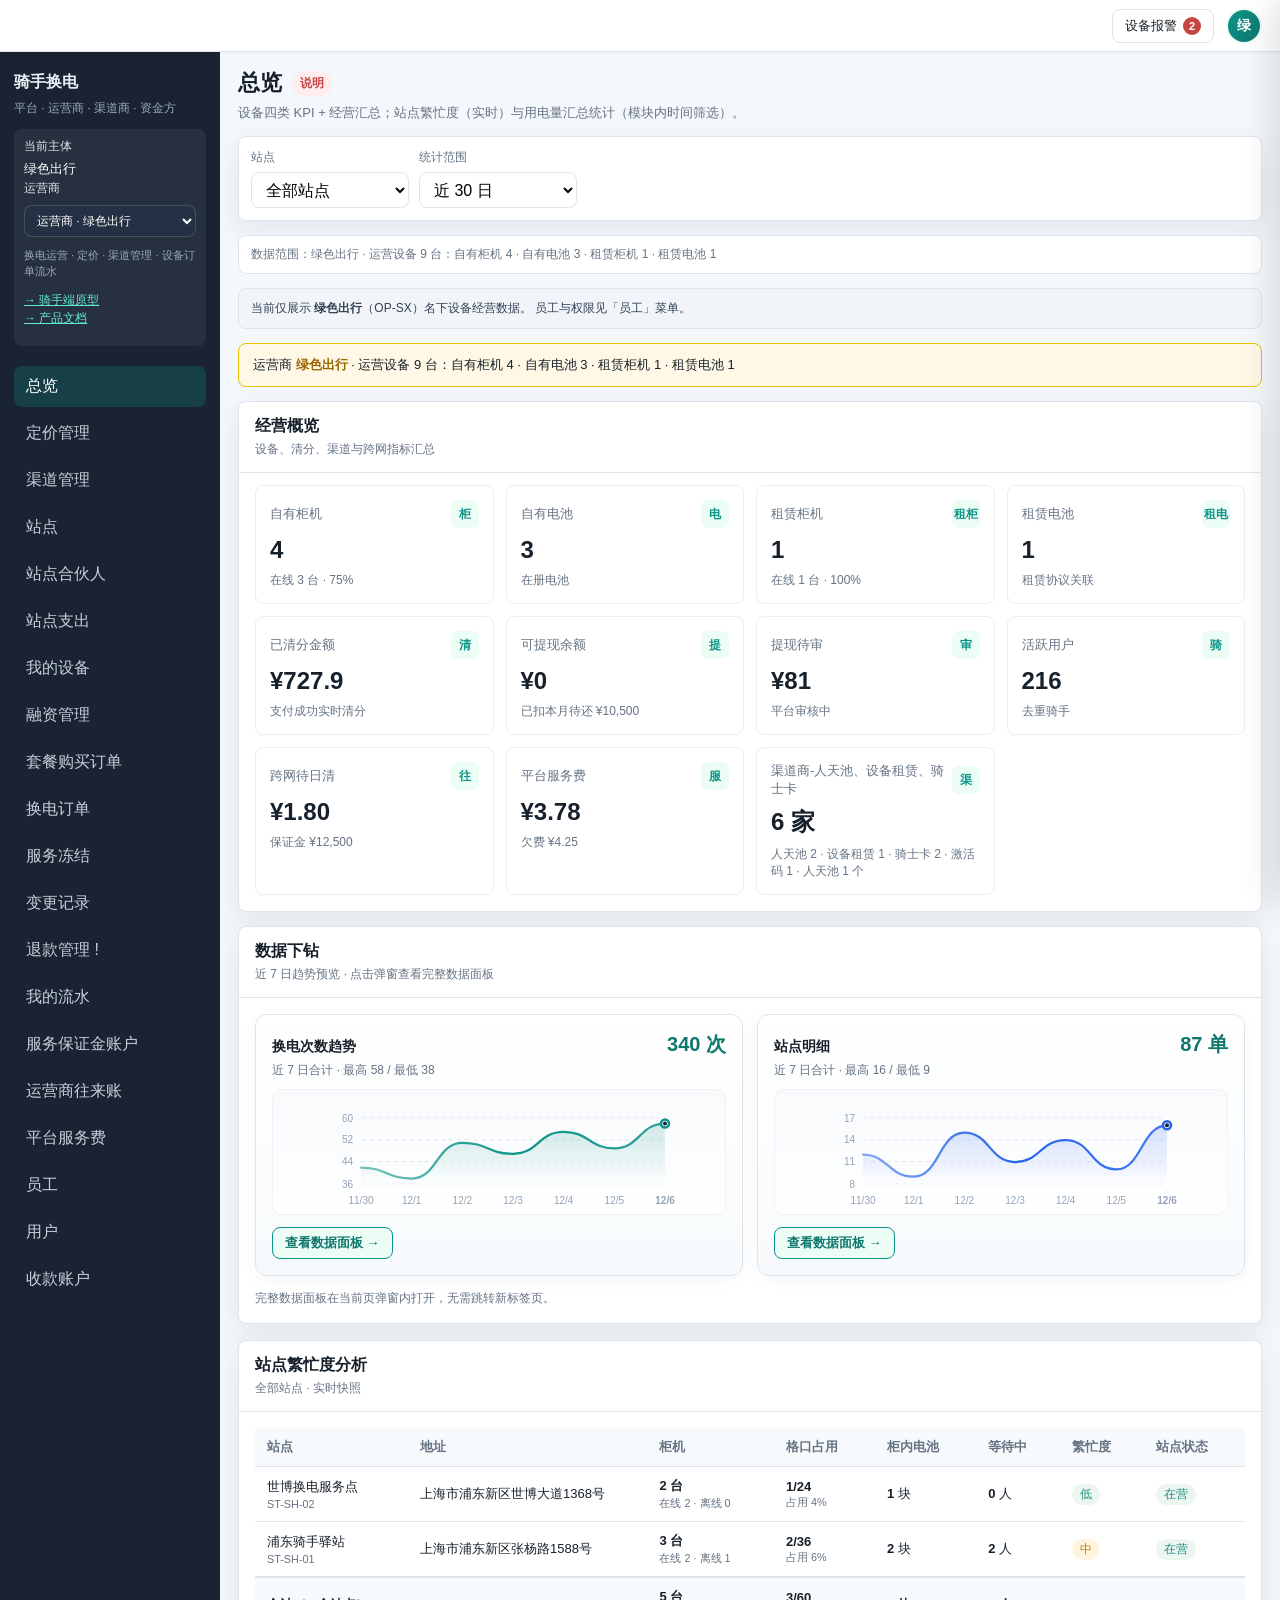
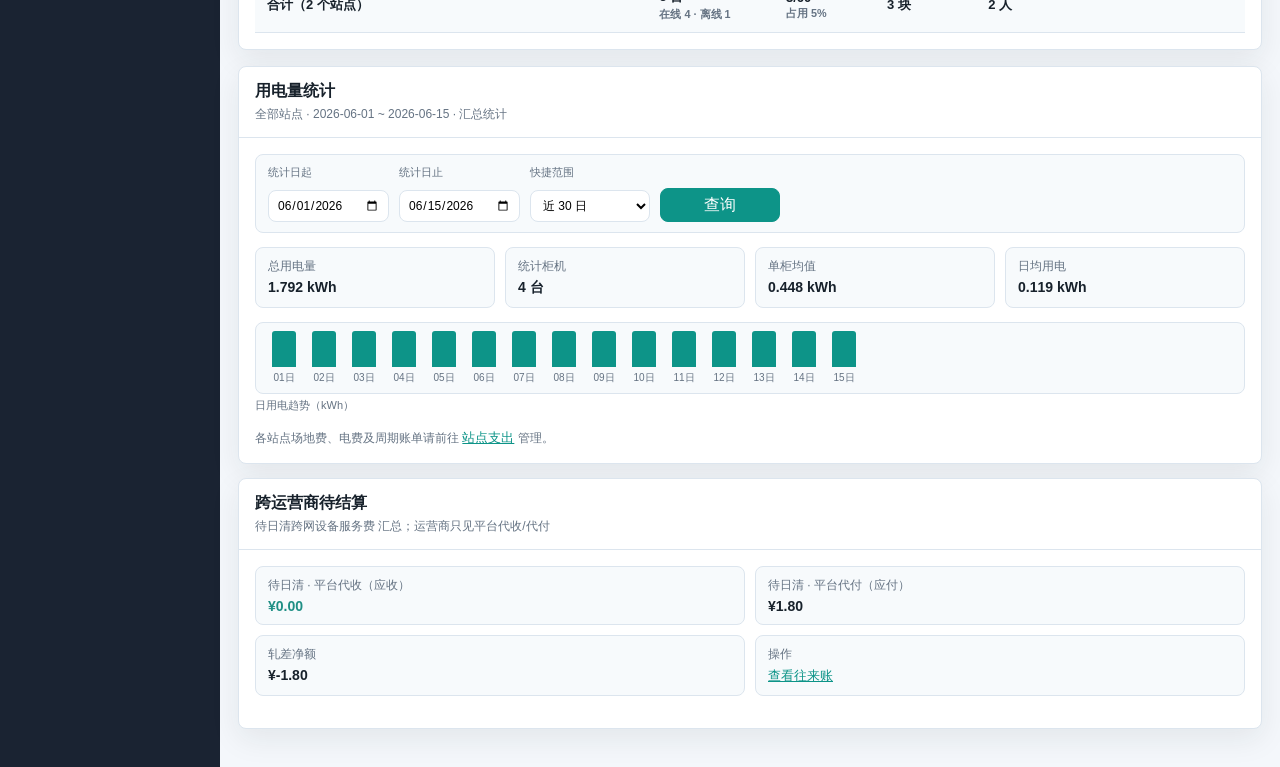
==== commit fbd0272f: "更新原型：五角色验收、站点合伙人独立登录门户与文档全量同步。" ====
--- a/prototype/index.html
+++ b/prototype/index.html
@@ -313,6 +313,36 @@
     </div>
     <div class="note-body" id="noteBody"></div>
   </div>
+  <div id="protoToast" class="proto-toast" role="status" aria-live="polite"></div>
+  <div class="note-mask" id="protoFormMask"></div>
+  <div class="note-modal" id="protoFormModal" role="dialog" aria-modal="true" style="width:min(480px,calc(100vw - 32px))">
+    <div class="note-head">
+      <h3 id="protoFormTitle">填写信息</h3>
+      <button class="btn" type="button" id="closeProtoForm">关闭</button>
+    </div>
+    <div class="note-body">
+      <div id="protoFormSuccess" class="proto-form-msg success" hidden></div>
+      <div id="protoFormError" class="proto-form-msg error" hidden></div>
+      <form id="protoForm" class="form-grid"></form>
+      <div class="form-actions" id="protoFormActions">
+        <button class="btn" type="button" id="cancelProtoForm">取消</button>
+        <button class="btn primary" type="button" id="submitProtoForm">确定</button>
+      </div>
+    </div>
+  </div>
+  <div class="note-mask" id="protoConfirmMask"></div>
+  <div class="note-modal" id="protoConfirmModal" role="dialog" aria-modal="true" style="width:min(420px,calc(100vw - 32px))">
+    <div class="note-head">
+      <h3 id="protoConfirmTitle">确认</h3>
+    </div>
+    <div class="note-body">
+      <p id="protoConfirmMessage" style="margin:0 0 16px"></p>
+      <div class="form-actions">
+        <button class="btn" type="button" id="cancelProtoConfirm">取消</button>
+        <button class="btn primary" type="button" id="okProtoConfirm">确定</button>
+      </div>
+    </div>
+  </div>
   <div class="note-mask data-panel-mask" id="dataPanelMask"></div>
   <div class="data-panel-modal" id="dataPanelModal" role="dialog" aria-modal="true" aria-labelledby="dataPanelTitle">
     <div class="note-head">
--- a/prototype/css/app.css
+++ b/prototype/css/app.css
@@ -119,6 +119,27 @@
     .tag.neutral { background: #eef2f6; color: var(--muted); }
     .note-mask { position: fixed; inset: 0; background: rgba(15,23,42,.42); z-index: 60; display: none; }
     .note-mask.open { display: block; }
+    .finance-timeline { display:flex; gap:8px; margin-bottom:8px; flex-wrap:wrap; }
+    .finance-timeline-step { display:flex; align-items:flex-start; gap:8px; padding:8px 12px; border:1px solid var(--line); border-radius:8px; font-size:12px; min-width:120px; }
+    .finance-timeline-step .dot { width:8px; height:8px; border-radius:50%; background:var(--muted); margin-top:4px; flex-shrink:0; }
+    .finance-timeline-step.done { border-color:var(--green); background:#f6fbf8; }
+    .finance-timeline-step.done .dot { background:var(--green); }
+    .finance-timeline-step.fail { border-color:var(--red); background:#fff8f8; }
+    .finance-timeline-step.fail .dot { background:var(--red); }
+    .finance-credit-bar { height:8px; background:var(--surface-soft); border-radius:999px; overflow:hidden; margin:6px 0; }
+    .finance-credit-bar i { display:block; height:100%; background:var(--brand); border-radius:999px; }
+      position: fixed; left: 50%; bottom: 28px; transform: translateX(-50%) translateY(12px);
+      max-width: min(520px, calc(100vw - 32px)); padding: 12px 18px; border-radius: 10px;
+      background: rgba(15, 23, 42, .92); color: #fff; font-size: 14px; line-height: 1.5;
+      box-shadow: 0 8px 24px rgba(15, 23, 42, .28); z-index: 80; opacity: 0; pointer-events: none;
+      transition: opacity .2s ease, transform .2s ease;
+    }
+    .proto-toast.show { opacity: 1; transform: translateX(-50%) translateY(0); }
+    .proto-form-msg { padding: 12px 14px; border-radius: 8px; font-size: 14px; line-height: 1.6; margin-bottom: 12px; }
+    .proto-form-msg.success { background: #eaf6ef; color: var(--green); }
+    .proto-form-msg.error { background: #ffecec; color: var(--red); }
+    #protoFormModal .note-body:has(#protoFormSuccess:not([hidden])) #protoForm,
+    #protoFormModal .note-body:has(#protoFormSuccess:not([hidden])) #protoFormError { display: none; }
     .note-modal {
       position: fixed; left: 50%; top: 50%; transform: translate(-50%, -50%);
       width: min(520px, calc(100vw - 32px)); background: var(--surface); border-radius: var(--radius);
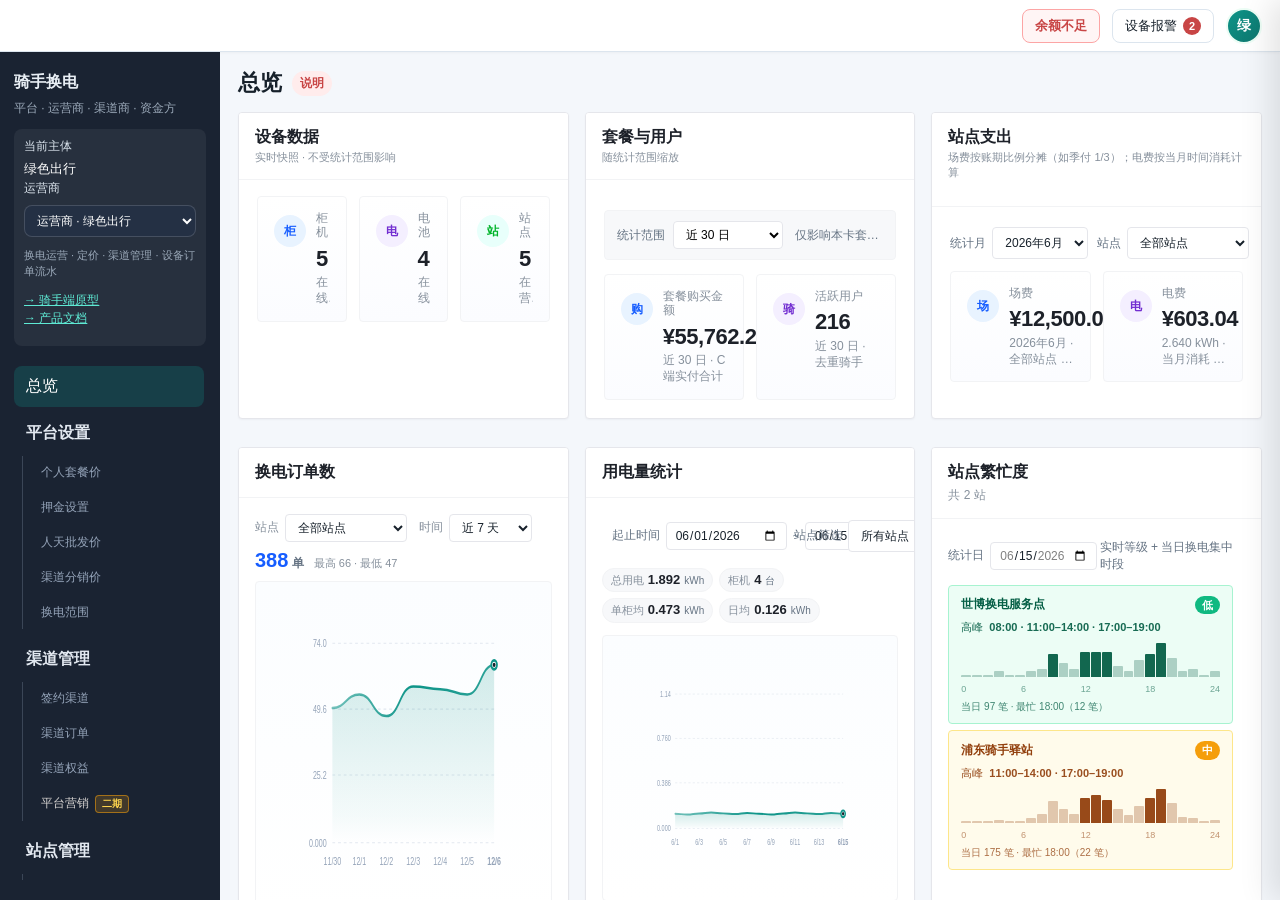
==== commit 6b74cb13: "更新原型：平台新增管理员权限配置 复用员工模块提供一期管理员角色模板与菜单权限，并隔离其他主体员工二期范围。  Co-authored-by: Cursor <cursoragent@cursor.c" ====
--- a/prototype/index.html
+++ b/prototype/index.html
@@ -63,7 +63,7 @@
       <form id="employeeForm" class="form-grid"></form>
       <div class="form-actions">
         <button class="btn" type="button" id="cancelEmployeeForm">取消</button>
-        <button class="btn primary" type="button" id="saveEmployeeForm">保存</button>
+        <button class="btn primary" type="submit" form="employeeForm" id="saveEmployeeForm">保存</button>
       </div>
     </div>
   </div>
--- a/prototype/css/app.css
+++ b/prototype/css/app.css
@@ -4,10 +4,14 @@
       --green: #1f8f85; --red: #c84545; --radius: 8px; --shadow: 0 10px 30px rgba(22, 33, 43, .08);
     }
     * { box-sizing: border-box; }
+    html, body { height: 100%; overflow: hidden; }
     body { margin: 0; font-family: "Microsoft YaHei", "PingFang SC", Arial, sans-serif; color: var(--ink); background: var(--bg); }
     button, select, input { font: inherit; }
     button { cursor: pointer; }
-    .app { display: grid; grid-template-columns: 220px 1fr; grid-template-rows: 52px 1fr; min-height: 100vh; }
+    .app {
+      display: grid; grid-template-columns: 220px 1fr; grid-template-rows: 52px minmax(0, 1fr);
+      height: 100vh; max-height: 100vh; overflow: hidden;
+    }
     .global-header {
       grid-column: 1 / -1; display: flex; align-items: center; justify-content: flex-end; gap: 14px;
       padding: 0 18px; background: var(--surface); border-bottom: 1px solid var(--line);
@@ -20,6 +24,12 @@
       color: var(--ink); font-size: 13px; cursor: pointer;
     }
     .device-alert-link:hover { border-color: var(--brand); color: var(--brand-dark); background: var(--brand-soft); }
+    .balance-alert-link {
+      display: inline-flex; align-items: center; gap: 6px; height: 34px; padding: 0 12px;
+      border: 1px solid #fca5a5; border-radius: var(--radius); background: #fff5f5;
+      color: var(--red); font-size: 13px; font-weight: 600; cursor: pointer;
+    }
+    .balance-alert-link:hover { border-color: var(--red); background: #fee2e2; }
     .alert-badge {
       display: inline-block; min-width: 18px; height: 18px; padding: 0 5px; border-radius: 999px;
       background: var(--red); color: #fff; font-size: 11px; font-weight: 700; line-height: 18px; text-align: center;
@@ -44,18 +54,54 @@
     .user-menu-body dt:first-child { margin-top: 0; }
     .user-menu-body dd { margin: 2px 0 0; }
     .user-menu-foot { padding: 10px 12px; border-top: 1px solid var(--line); display: flex; justify-content: flex-end; }
-    .sidebar { background: #1a2332; color: #e8eef4; padding: 20px 14px; grid-row: 2; }
+    .sidebar {
+      background: #1a2332; color: #e8eef4; padding: 20px 14px; grid-row: 2;
+      display: flex; flex-direction: column; min-height: 0; overflow: hidden;
+    }
+    .sidebar .brand, .sidebar .tenant { flex-shrink: 0; }
     .brand strong { display: block; font-size: 16px; }
     .brand span, .tenant { font-size: 12px; color: #9aa8b8; line-height: 1.5; margin-top: 6px; display: block; }
     .tenant { margin-top: 12px; padding: 8px 10px; background: rgba(255,255,255,.06); border-radius: var(--radius); color: #dce5ee; }
     .tenant em { display: block; font-style: normal; color: #fff; font-size: 13px; margin-top: 4px; }
-    .nav { display: grid; gap: 6px; margin-top: 20px; }
+    .nav {
+      display: grid; gap: 6px; margin-top: 20px;
+      flex: 1; min-height: 0; overflow-x: hidden; overflow-y: auto;
+      overscroll-behavior: contain; padding-right: 2px;
+    }
+    .nav::-webkit-scrollbar { width: 6px; }
+    .nav::-webkit-scrollbar-thumb { background: rgba(148, 163, 184, .35); border-radius: 999px; }
+    .nav::-webkit-scrollbar-track { background: transparent; }
     .nav button {
       border: none; background: transparent; color: #c5d0dc; text-align: left;
       padding: 10px 12px; border-radius: var(--radius);
+      cursor: pointer; width: 100%;
     }
     .nav button.active { background: rgba(13, 148, 136, .25); color: #fff; }
-    .main { padding: 16px 18px 24px; min-width: 0; grid-row: 2; }
+    .nav-group { display: grid; gap: 2px; }
+    .nav button.nav-l1 {
+      font-weight: 600; color: #e2e8f0;
+    }
+    .nav button.nav-l1.parent-active {
+      color: #5eead4; background: rgba(13, 148, 136, .12);
+    }
+    .nav-l2-wrap {
+      display: grid; gap: 2px;
+      margin: 0 0 4px 8px;
+      padding-left: 8px;
+      border-left: 1px solid rgba(148, 163, 184, .28);
+    }
+    .nav button.nav-l2 {
+      padding: 8px 10px; font-size: 12px; color: #94a3b8;
+    }
+    .nav button.nav-l2:hover { color: #e2e8f0; background: rgba(255,255,255,.06); }
+    .nav button.nav-l2.active {
+      background: rgba(13, 148, 136, .28); color: #fff; font-weight: 600;
+    }
+    .main {
+      padding: 16px 18px 24px; min-width: 0; grid-row: 2;
+      min-height: 0; overflow-x: hidden; overflow-y: auto;
+      overscroll-behavior: contain;
+    }
     .topbar { display: flex; justify-content: space-between; align-items: flex-start; gap: 12px; margin-bottom: 14px; }
     .topbar-title-row { display: flex; align-items: center; gap: 10px; flex-wrap: wrap; }
     .topbar h1 { margin: 0; font-size: 22px; }
@@ -82,16 +128,72 @@
       font-size: 12px; color: var(--muted); margin-bottom: 14px; padding: 10px 12px;
       background: var(--surface); border: 1px solid var(--line); border-radius: var(--radius);
     }
-    .kpi-grid { display: grid; grid-template-columns: repeat(4, minmax(130px, 1fr)); gap: 12px; margin-bottom: 14px; }
+    .badge-p2 {
+      display: inline-block; margin-left: 6px; padding: 1px 6px; border-radius: 4px;
+      font-size: 10px; font-weight: 700; letter-spacing: .02em; line-height: 1.4;
+      vertical-align: middle; color: #92400e; background: #fef3c7; border: 1px solid #f59e0b;
+    }
+    .nav .badge-p2 {
+      margin-left: 6px; color: #fcd34d; background: rgba(245, 158, 11, .18); border-color: rgba(245, 158, 11, .55);
+    }
+    .nav button.nav-phase2 { color: #e7e5e4; }
+    .nav button.nav-phase2.nav-l2 { color: #d6d3d1; }
+    .phase2-banner {
+      display: flex; gap: 10px; align-items: flex-start; margin-bottom: 14px;
+      padding: 10px 12px; border-radius: var(--radius);
+      background: #fffbeb; border: 1px solid #f59e0b; color: #78350f; font-size: 13px; line-height: 1.55;
+    }
+    .phase2-banner strong { color: #92400e; }
+    .phase2-banner .badge-p2 { margin: 0 0 0 0; flex-shrink: 0; }
+    .kpi-grid { display: grid; grid-template-columns: repeat(4, minmax(120px, 1fr)); gap: 8px; margin-bottom: 12px; }
     .kpi-grid.in-panel { margin-bottom: 0; }
-    .overview-kpi-panel .panel-body { padding-top: 12px; }
-    .overview-kpi-panel .kpi { box-shadow: none; border-color: #e8eef4; }
-    .kpi { background: var(--surface); border: 1px solid var(--line); border-radius: var(--radius); padding: 14px; box-shadow: var(--shadow); }
-    .kpi-head { display: flex; justify-content: space-between; align-items: center; font-size: 13px; color: var(--muted); }
-    .kpi-head-actions { display: inline-flex; align-items: center; gap: 8px; }
-    .kpi-icon { width: 28px; height: 28px; border-radius: 7px; background: var(--brand-soft); color: var(--brand); display: grid; place-items: center; font-size: 12px; font-weight: 700; }
-    .kpi-value { font-size: 24px; font-weight: 700; margin-top: 8px; }
-    .kpi-sub { font-size: 12px; color: var(--muted); margin-top: 8px; }
+    .kpi {
+      background: var(--surface); border: 1px solid var(--line); border-radius: 6px;
+      padding: 8px 10px; box-shadow: var(--shadow);
+    }
+    .kpi-head { display: flex; justify-content: space-between; align-items: center; font-size: 12px; color: var(--muted); line-height: 1.2; gap: 6px; }
+    .kpi-head-actions { display: inline-flex; align-items: center; gap: 4px; flex-shrink: 0; }
+    .kpi-icon {
+      width: 22px; height: 22px; border-radius: 5px; background: var(--brand-soft); color: var(--brand);
+      display: grid; place-items: center; font-size: 10px; font-weight: 700;
+    }
+    .kpi-value { font-size: 18px; font-weight: 700; margin-top: 4px; line-height: 1.2; letter-spacing: -0.02em; }
+    .kpi-sub { font-size: 11px; color: var(--muted); margin-top: 2px; line-height: 1.35; }
+    .overview-kpi-panel { margin-bottom: 12px; }
+    .overview-kpi-panel .panel-head { padding: 10px 12px; }
+    .overview-kpi-panel .panel-head h2 { font-size: 15px; }
+    .overview-kpi-panel .panel-head span { margin-top: 2px; font-size: 11px; }
+    .overview-kpi-panel .panel-body { padding: 10px 12px 12px; }
+    .overview-kpi-panel .kpi { box-shadow: none; border-color: #e8eef4; padding: 8px 10px; min-height: 0; }
+    .overview-kpi-panel .kpi-grid { gap: 8px; }
+    .overview-kpi-panel .kpi-grid-5 { grid-template-columns: repeat(5, minmax(0, 1fr)); }
+    .overview-kpi-panel .kpi-grid-4 { grid-template-columns: repeat(4, minmax(0, 1fr)); }
+    .overview-kpi-panel .kpi-grid-3 { grid-template-columns: repeat(3, minmax(0, 1fr)); max-width: 720px; }
+    .overview-kpi-panel .kpi-grid-2 { grid-template-columns: repeat(2, minmax(0, 1fr)); max-width: 480px; }
+    .overview-kpi-panel .kpi-sub {
+      display: -webkit-box; -webkit-line-clamp: 2; -webkit-box-orient: vertical;
+      overflow: hidden;
+    }
+    .overview-range-bar {
+      display: flex; flex-wrap: nowrap; align-items: center; gap: 8px 12px;
+      margin: 8px 0; padding: 6px 10px;
+      background: var(--surface-soft); border: 1px solid var(--line); border-radius: 6px;
+    }
+    .overview-range-bar .field {
+      display: inline-flex; align-items: center; gap: 8px;
+      margin: 0; min-width: 0; flex-shrink: 0;
+    }
+    .overview-range-bar label {
+      font-size: 12px; color: var(--muted); display: inline; margin: 0; white-space: nowrap;
+    }
+    .overview-range-bar select {
+      height: 28px; border: 1px solid var(--line); border-radius: 6px;
+      padding: 0 8px; font-size: 12px; background: #fff; min-width: 110px;
+    }
+    .overview-range-hint {
+      margin: 0; font-size: 12px; color: var(--muted); line-height: 1.35;
+      padding: 0; white-space: nowrap; overflow: hidden; text-overflow: ellipsis; min-width: 0;
+    }
     .module-note { border: none; background: #ffecec; color: var(--red); font-size: 12px; font-weight: 700; padding: 4px 8px; border-radius: 999px; }
     .panel { background: var(--surface); border: 1px solid var(--line); border-radius: var(--radius); box-shadow: var(--shadow); margin-bottom: 14px; }
     .panel-head { padding: 14px 16px; border-bottom: 1px solid var(--line); display: flex; justify-content: space-between; align-items: center; gap: 12px; flex-wrap: wrap; }
@@ -138,6 +240,22 @@
     .proto-form-msg { padding: 12px 14px; border-radius: 8px; font-size: 14px; line-height: 1.6; margin-bottom: 12px; }
     .proto-form-msg.success { background: #eaf6ef; color: var(--green); }
     .proto-form-msg.error { background: #ffecec; color: var(--red); }
+    .proto-field-block { display: flex; flex-direction: column; gap: 8px; margin-bottom: 12px; }
+    .proto-field-label { font-size: 13px; color: var(--muted); }
+    .proto-check-list {
+      display: flex; flex-direction: column; gap: 6px; max-height: 220px; overflow-y: auto;
+      padding: 8px 10px; border: 1px solid var(--line); border-radius: var(--radius); background: var(--surface-soft);
+    }
+    .proto-check-item {
+      display: flex; align-items: flex-start; gap: 8px; margin: 0; padding: 6px 4px;
+      font-size: 13px; color: var(--ink); cursor: pointer;
+    }
+    .proto-check-item input { margin-top: 3px; flex-shrink: 0; }
+    .proto-check-text { display: flex; flex-direction: column; gap: 2px; min-width: 0; }
+    .proto-check-text small { color: var(--muted); font-weight: 400; }
+    .proto-check-item.is-disabled { opacity: .55; cursor: not-allowed; }
+    .proto-check-item.is-disabled small { color: var(--red); }
+    .proto-check-empty { font-size: 12px; color: var(--muted); padding: 4px 0; }
     #protoFormModal .note-body:has(#protoFormSuccess:not([hidden])) #protoForm,
     #protoFormModal .note-body:has(#protoFormSuccess:not([hidden])) #protoFormError { display: none; }
     .note-modal {
@@ -167,6 +285,119 @@
     .btn.primary { background: var(--brand); border-color: var(--brand); color: #fff; }
     .link-btn { border: none; background: none; color: var(--brand); padding: 0; font-size: 13px; text-decoration: underline; cursor: pointer; }
     .drill-grid { display: grid; grid-template-columns: repeat(2, minmax(0, 1fr)); gap: 14px; }
+    .drill-filter-bar {
+      display: flex; flex-wrap: wrap; gap: 10px 14px; align-items: flex-end;
+      margin-bottom: 12px; padding: 10px 12px;
+      background: var(--surface-soft); border: 1px solid var(--line); border-radius: var(--radius);
+    }
+    .drill-filter-bar .field { margin: 0; min-width: 140px; }
+    .drill-filter-bar label { font-size: 11px; color: var(--muted); display: block; margin-bottom: 4px; }
+    .drill-filter-bar select, .drill-filter-bar input {
+      height: 32px; border: 1px solid var(--line); border-radius: var(--radius);
+      padding: 0 8px; font-size: 12px; background: #fff; width: 100%; min-width: 140px;
+    }
+    .drill-filter-bar .drill-custom-dates.hidden,
+    .drill-filter-bar .field[hidden] { display: none !important; }
+    .drill-range-tip { margin: 0 0 8px; font-size: 11px; color: var(--muted); }
+    .drill-filter-bar-compact {
+      gap: 6px 10px; margin-bottom: 8px; padding: 6px 8px; align-items: flex-end;
+    }
+    .drill-filter-bar-compact .field { min-width: 110px; flex: 0 1 auto; }
+    .drill-filter-bar-compact select, .drill-filter-bar-compact input {
+      height: 28px; min-width: 110px; font-size: 12px;
+    }
+    .swap-orders-panel { margin-bottom: 12px; }
+    .swap-orders-panel .panel-head { padding: 10px 12px; }
+    .swap-orders-panel .panel-head h2 { font-size: 15px; }
+    .swap-orders-panel .panel-head span { font-size: 11px; }
+    .swap-orders-panel .panel-body {
+      padding: 10px 12px 12px;
+      display: flex; flex-direction: column; min-height: 0;
+    }
+    .filter-inline-bar {
+      display: flex; flex-wrap: wrap; align-items: center; gap: 8px 12px;
+      margin-bottom: 8px;
+    }
+    .filter-inline {
+      display: inline-flex; align-items: center; gap: 6px; margin: 0;
+      font-size: 12px; color: var(--muted); min-width: 0;
+    }
+    .filter-inline > span:first-child { white-space: nowrap; flex-shrink: 0; }
+    .filter-inline select,
+    .filter-inline input[type="date"] {
+      height: 28px; min-width: 0; max-width: 140px;
+      border: 1px solid var(--line); border-radius: 6px;
+      padding: 0 8px; font-size: 12px; background: #fff; color: var(--ink);
+    }
+    .filter-inline-range input[type="date"] { max-width: 118px; }
+    .filter-inline .range-sep { color: var(--muted); font-size: 11px; }
+    .swap-orders-sum-row {
+      display: flex; align-items: baseline; justify-content: space-between; gap: 8px;
+      margin: 0 0 6px;
+    }
+    .swap-orders-sum-left {
+      display: flex; align-items: baseline; flex-wrap: wrap; gap: 8px 10px; min-width: 0;
+    }
+    .swap-orders-sum-row strong { font-size: 20px; font-weight: 700; color: var(--brand-dark); line-height: 1; }
+    .swap-orders-sum-row em { font-style: normal; font-size: 12px; color: var(--muted); font-weight: 600; }
+    .swap-orders-minmax { font-size: 11px; color: var(--muted); }
+    .swap-orders-chart {
+      flex: 1 1 auto;
+      min-height: 0;
+      margin-top: 4px;
+      display: flex;
+      flex-direction: column;
+    }
+    /* 折线图区域：等比放大，四周预留约 3 个汉字宽（CJK ≈ 1em） */
+    .swap-orders-chart .spark-chart-wrap,
+    .power-trend-line .spark-chart-wrap {
+      flex: 1 1 auto;
+      width: 100%;
+      min-height: 200px;
+      margin-top: 0;
+      box-sizing: border-box;
+      padding: 3em;
+      display: flex;
+      align-items: stretch;
+    }
+    .swap-orders-chart .spark-chart,
+    .power-trend-line .spark-chart {
+      display: block;
+      width: 100%;
+      height: 100%;
+      min-height: 168px;
+      max-height: none;
+      flex: 1 1 auto;
+    }
+    .overview-split-row > .swap-orders-panel,
+    .overview-split-row > .overview-power-panel {
+      display: flex;
+      flex-direction: column;
+      min-height: 420px;
+    }
+    .overview-split-row > .swap-orders-panel .panel-body,
+    .overview-split-row > .overview-power-panel .panel-body {
+      flex: 1;
+      display: flex;
+      flex-direction: column;
+      min-height: 0;
+    }
+    .power-trend-line {
+      flex: 1 1 auto;
+      margin-top: 4px;
+      display: flex;
+      flex-direction: column;
+      min-height: 0;
+    }
+    .power-trend-caption {
+      margin: 6px 0 0;
+      font-size: 11px;
+      color: var(--muted);
+      text-align: center;
+    }
+    .power-trend-empty { font-size: 12px; color: var(--muted); margin: 4px 0 0; }
+    .drill-card-single { max-width: 100%; }
+    .drill-card-single .spark-chart { height: auto; min-height: 128px; }
     .inter-op-charts { display: grid; grid-template-columns: repeat(3, minmax(0, 1fr)); gap: 14px; margin-bottom: 14px; }
     @media (max-width: 960px) { .inter-op-charts { grid-template-columns: 1fr; } }
     .drill-card {
@@ -191,6 +422,15 @@
     .spark-chart-wrap:hover .spark-dot { opacity: 1; }
     .spark-chart .spark-dot-last { opacity: 1; stroke-width: 2.5; r: 4; }
     .spark-chart .spark-dot-last-inner { fill: currentColor; opacity: 1; r: 2; }
+    .spark-chart .spark-hit { fill: transparent; pointer-events: all; }
+    .spark-chart .spark-hover-line { stroke: var(--spark-color); stroke-width: 1; stroke-dasharray: 3 3; opacity: 0; }
+    .spark-chart .spark-hover-dot { fill: #fff; stroke-width: 2; opacity: 0; }
+    .spark-chart .spark-tooltip { opacity: 0; pointer-events: none; }
+    .spark-chart .spark-tooltip-bg { fill: rgba(15, 23, 42, .88); }
+    .spark-chart .spark-tooltip-text { fill: #fff; font-size: 10px; font-family: inherit; font-weight: 600; }
+    .spark-chart .spark-hover:hover .spark-hover-line,
+    .spark-chart .spark-hover:hover .spark-hover-dot,
+    .spark-chart .spark-hover:hover .spark-tooltip { opacity: 1; }
     .drill-open-btn {
       margin-top: 12px; height: 32px; padding: 0 12px; border: 1px solid var(--brand);
       border-radius: var(--radius); background: var(--brand-soft); color: var(--brand-dark);
@@ -295,6 +535,18 @@
     }
     .panel-sub-orders .panel-head { background: linear-gradient(90deg, #ecfdf5, #fff); }
     .orders-table-wrap { overflow-x: auto; }
+    .quota-price-table tr.quota-row-default td {
+      background: #ecfdf5;
+      border-top: 1px solid #a7f3d0;
+      border-bottom: 1px solid #a7f3d0;
+    }
+    .quota-price-table tr.quota-row-default td:first-child {
+      box-shadow: inset 3px 0 0 var(--brand);
+    }
+    .quota-default-badge {
+      display: inline-block; padding: 1px 6px; margin-right: 4px; border-radius: 4px;
+      font-size: 11px; font-weight: 700; color: #fff; background: var(--brand); vertical-align: middle;
+    }
     .cab-list-table { min-width: 1280px; font-size: 12px; }
     .cab-list-table th, .cab-list-table td { vertical-align: top; padding: 10px 8px; }
     .cab-asset-cell { font-size: 12px; line-height: 1.55; color: var(--muted); }
@@ -335,8 +587,140 @@
       content: ""; position: absolute; top: 2px; left: 2px; width: 14px; height: 14px; border-radius: 50%; background: #fff; transition: transform .15s;
     }
     .cab-toggle.on i::after { transform: translateX(14px); }
-    .power-stats-kpi { display: grid; grid-template-columns: repeat(4, 1fr); gap: 10px; margin-bottom: 14px; }
-    .power-stats-kpi .detail-item { margin: 0; }
+    .power-stats-kpi { display: grid; grid-template-columns: repeat(4, 1fr); gap: 8px; margin-bottom: 10px; }
+    .power-stats-kpi .detail-item { margin: 0; padding: 8px 10px; }
+    .power-stats-kpi .detail-item span { font-size: 11px; }
+    .power-stats-kpi .detail-item strong { font-size: 14px; }
+    .power-stats-kpi-compact {
+      display: flex; flex-wrap: wrap; gap: 6px; margin-bottom: 8px;
+    }
+    .power-kpi-chip {
+      display: inline-flex; align-items: baseline; gap: 4px;
+      padding: 3px 8px; border-radius: 999px;
+      background: var(--surface-soft); border: 1px solid var(--line);
+      font-size: 11px; color: var(--muted); line-height: 1.3;
+    }
+    .power-kpi-chip strong { font-size: 13px; color: var(--ink); font-weight: 700; }
+    .power-kpi-chip em { font-style: normal; font-size: 10px; color: var(--muted); }
+    .overview-split-row {
+      display: grid; grid-template-columns: 1fr 1fr; gap: 12px; align-items: stretch;
+      margin-top: 12px;
+    }
+    .overview-split-row-3 {
+      grid-template-columns: repeat(3, minmax(0, 1fr));
+    }
+    .overview-split-row-platform {
+      grid-template-columns: minmax(0, 0.9fr) minmax(0, 1.15fr) minmax(0, 1.05fr);
+    }
+    .overview-split-row-metrics {
+      grid-template-columns: minmax(0, 1.05fr) minmax(0, 0.95fr);
+      margin-top: 0;
+      margin-bottom: 0;
+    }
+    .overview-split-row-metrics-3 {
+      grid-template-columns: repeat(3, minmax(0, 1fr));
+    }
+    .overview-expense-panel .overview-expense-filter {
+      margin-bottom: 10px;
+    }
+    .overview-workplace > .overview-split-row-metrics {
+      margin-bottom: 0;
+    }
+    .overview-workplace > .overview-split-row-metrics + .overview-split-row {
+      margin-top: 12px;
+    }
+    .overview-split-row-metrics .kpi-grid-3 {
+      grid-template-columns: repeat(3, minmax(0, 1fr));
+      max-width: none;
+    }
+    .overview-split-row-metrics .kpi-grid-2 {
+      grid-template-columns: repeat(2, minmax(0, 1fr));
+      max-width: none;
+    }
+    .overview-split-row > .panel { margin-bottom: 0; min-width: 0; height: 100%; }
+    .overview-split-row > .overview-kpi-panel {
+      display: flex; flex-direction: column;
+    }
+    .overview-split-row > .overview-kpi-panel .panel-body {
+      flex: 1; display: flex; flex-direction: column;
+    }
+    .overview-split-row .kpi-grid-snapshot {
+      grid-template-columns: 1fr;
+      gap: 8px;
+      flex: 1;
+    }
+    .overview-split-row .kpi-grid-metrics {
+      grid-template-columns: repeat(2, minmax(0, 1fr));
+      gap: 8px;
+      flex: 1;
+    }
+    .overview-split-row-platform .overview-kpi-panel .kpi {
+      min-height: 72px;
+      padding: 12px 12px 12px 52px;
+    }
+    .overview-split-row-platform .overview-kpi-panel .kpi-value {
+      font-size: 18px;
+    }
+    .overview-split-row-platform .overview-range-bar {
+      margin: 0 0 10px;
+      padding: 8px 10px;
+    }
+    .overview-split-row .site-busy-grid {
+      grid-template-columns: 1fr; gap: 6px;
+    }
+    .overview-split-row .site-busy-scroll {
+      max-height: 360px;
+    }
+    .overview-split-row .power-filter-bar {
+      gap: 8px 12px; margin-bottom: 8px; padding: 4px 0;
+      background: transparent; border: none;
+      flex-wrap: nowrap; align-items: center;
+    }
+    .overview-split-row .power-filter-inline {
+      flex-wrap: nowrap; align-items: center;
+    }
+    .overview-split-row .power-filter-bar .filter-inline {
+      display: inline-flex; align-items: center; gap: 6px;
+      margin: 0; min-width: 0;
+    }
+    .overview-split-row .power-filter-bar .filter-inline > span:first-child {
+      display: inline; margin: 0; white-space: nowrap;
+    }
+    .overview-split-row .power-filter-bar .filter-inline select {
+      width: auto; max-width: 110px; flex: 0 0 auto;
+    }
+    .overview-split-row .power-filter-bar .filter-inline-range {
+      flex: 1 1 auto; min-width: 0;
+    }
+    .overview-split-row .power-filter-bar .filter-inline-range input[type="date"] {
+      width: auto; max-width: 118px; flex: 1 1 96px;
+    }
+    @media (max-width: 1100px) {
+      .overview-split-row-3,
+      .overview-split-row-platform { grid-template-columns: 1fr; }
+      .overview-split-row-metrics { grid-template-columns: 1fr; }
+      .overview-split-row .kpi-grid-snapshot {
+        grid-template-columns: repeat(2, minmax(0, 1fr));
+      }
+      .overview-split-row .site-busy-grid {
+        grid-template-columns: repeat(auto-fill, minmax(140px, 1fr));
+      }
+    }
+    @media (max-width: 960px) {
+      .overview-split-row { grid-template-columns: 1fr; }
+      .overview-split-row .site-busy-grid {
+        grid-template-columns: repeat(auto-fill, minmax(140px, 1fr));
+      }
+    }
+    .overview-power-panel .panel-head { padding: 10px 12px; }
+    .overview-power-panel .panel-body { padding: 10px 12px 12px; }
+    .overview-power-panel .power-filter-bar { margin-bottom: 10px; padding: 6px 10px; }
+    .overview-power-panel .power-filter-bar .filter-inline {
+      display: inline-flex; align-items: center; gap: 6px; margin: 0;
+    }
+    .overview-power-panel .power-filter-bar .filter-inline > span:first-child {
+      display: inline; margin: 0; white-space: nowrap; font-size: 12px; color: var(--muted);
+    }
     .power-trend { display: flex; align-items: flex-end; gap: 4px; height: 72px; margin: 12px 0 4px; padding: 8px 10px; background: var(--surface-soft); border: 1px solid var(--line); border-radius: var(--radius); overflow-x: auto; }
     .power-bar-col { flex: 1; min-width: 22px; max-width: 36px; display: flex; flex-direction: column; align-items: center; justify-content: flex-end; height: 100%; gap: 4px; }
     .power-bar-col i { display: block; width: 100%; max-width: 24px; background: var(--brand); border-radius: 3px 3px 0 0; min-height: 2px; }
@@ -345,8 +729,434 @@
     .power-filter-bar .field { margin: 0; min-width: 120px; }
     .power-filter-bar label { font-size: 11px; color: var(--muted); display: block; margin-bottom: 4px; }
     .power-filter-bar input, .power-filter-bar select { height: 32px; border: 1px solid var(--line); border-radius: var(--radius); padding: 0 8px; font-size: 12px; width: 100%; }
+    /* 水平单行筛选：覆盖上方 label{display:block} / input{width:100%} */
+    .power-filter-bar.power-filter-inline {
+      align-items: center; flex-wrap: nowrap; gap: 10px 14px;
+    }
+    .power-filter-bar.power-filter-inline .filter-inline {
+      display: inline-flex; align-items: center; gap: 6px; margin: 0; min-width: 0;
+    }
+    .power-filter-bar.power-filter-inline .filter-inline > span:first-child {
+      display: inline; margin: 0; white-space: nowrap; font-size: 12px; color: var(--muted);
+    }
+    .power-filter-bar.power-filter-inline .filter-inline select,
+    .power-filter-bar.power-filter-inline .filter-inline input[type="date"] {
+      width: auto; flex: 0 0 auto; max-width: 160px;
+    }
+    .power-filter-bar.power-filter-inline .filter-inline-range input[type="date"] {
+      max-width: 130px;
+    }
     .site-stats-table .site-stats-total td {
       background: var(--surface-soft); font-weight: 600; border-top: 2px solid var(--line);
+    }
+    .overview-site-busy-panel .panel-head { padding: 10px 12px; }
+    .overview-site-busy-panel .panel-head h2 { font-size: 15px; }
+    .overview-site-busy-panel .panel-body { padding: 10px 12px 12px; }
+    .site-busy-panel-body {
+      display: flex;
+      flex-direction: column;
+      min-height: 0;
+      gap: 0;
+    }
+    .site-busy-scroll {
+      max-height: 340px;
+      overflow-x: hidden;
+      overflow-y: auto;
+      overscroll-behavior: contain;
+      padding-right: 4px;
+      margin-right: -2px;
+      scrollbar-gutter: stable;
+      scrollbar-width: thin;
+      scrollbar-color: rgba(134, 144, 156, .55) transparent;
+    }
+    .site-busy-scroll::-webkit-scrollbar { width: 6px; }
+    .site-busy-scroll::-webkit-scrollbar-track { background: transparent; }
+    .site-busy-scroll::-webkit-scrollbar-thumb {
+      background: rgba(134, 144, 156, .45);
+      border-radius: 999px;
+    }
+    .site-busy-scroll::-webkit-scrollbar-thumb:hover {
+      background: rgba(78, 89, 105, .65);
+    }
+    .site-busy-grid {
+      display: grid;
+      grid-template-columns: repeat(auto-fill, minmax(140px, 1fr));
+      gap: 8px;
+    }
+    .site-busy-grid-detail {
+      grid-template-columns: repeat(auto-fill, minmax(220px, 1fr));
+      gap: 10px;
+    }
+    .site-busy-card {
+      display: flex; align-items: center; justify-content: space-between; gap: 8px;
+      padding: 8px 10px; border-radius: 6px; border: 1px solid transparent;
+      min-height: 36px;
+    }
+    .site-busy-card-detail {
+      flex-direction: column; align-items: stretch; justify-content: flex-start;
+      gap: 6px; padding: 10px 12px; min-height: 0;
+    }
+    .site-busy-card-top {
+      display: flex; align-items: center; justify-content: space-between; gap: 8px;
+    }
+    .site-busy-name {
+      font-size: 12px; font-weight: 600; line-height: 1.3;
+      overflow: hidden; text-overflow: ellipsis; white-space: nowrap; min-width: 0;
+    }
+    .site-busy-level {
+      flex-shrink: 0; font-size: 11px; font-weight: 700;
+      padding: 2px 7px; border-radius: 999px; line-height: 1.3;
+    }
+    .site-busy-peak {
+      margin: 0; font-size: 11px; line-height: 1.4; color: inherit; opacity: .92;
+      display: flex; flex-wrap: wrap; gap: 4px 6px; align-items: baseline;
+    }
+    .site-busy-peak strong { font-weight: 700; }
+    .site-busy-meta {
+      margin: 0; font-size: 10px; opacity: .75; line-height: 1.3;
+    }
+    .site-busy-hours {
+      display: flex; align-items: flex-end; gap: 1px; height: 36px;
+      padding: 2px 0 0;
+    }
+    .site-busy-hour-bar {
+      flex: 1; min-width: 0; height: var(--h, 8%);
+      min-height: 2px; border-radius: 1px 1px 0 0;
+      background: currentColor; opacity: .28;
+    }
+    .site-busy-hour-bar.is-peak { opacity: .95; }
+    .site-busy-hour-axis {
+      display: flex; justify-content: space-between;
+      font-size: 9px; opacity: .55; line-height: 1; margin-top: 2px;
+    }
+    .site-busy-filter-bar {
+      margin-bottom: 10px; align-items: center;
+    }
+    .site-busy-filter-hint {
+      font-size: 12px; color: var(--muted);
+    }
+    .site-busy-card.busy-low {
+      background: #ecfdf5; border-color: #a7f3d0; color: #065f46;
+    }
+    .site-busy-card.busy-low .site-busy-level { background: #10b981; color: #fff; }
+    .site-busy-card.busy-mid {
+      background: #fffbeb; border-color: #fde68a; color: #92400e;
+    }
+    .site-busy-card.busy-mid .site-busy-level { background: #f59e0b; color: #fff; }
+    .site-busy-card.busy-high {
+      background: #fef2f2; border-color: #fecaca; color: #991b1b;
+    }
+    .site-busy-card.busy-high .site-busy-level { background: #ef4444; color: #fff; }
+    .site-busy-empty { margin: 0; font-size: 12px; color: var(--muted); }
+    .overview-workplace {
+      --arco-blue: #165dff;
+      --arco-blue-soft: #e8f3ff;
+      --arco-border: #e5e6eb;
+      --arco-text-2: #4e5969;
+      --arco-text-3: #86909c;
+      display: grid;
+      gap: 16px;
+    }
+    .overview-workplace .panel {
+      border-color: var(--arco-border);
+      border-radius: 4px;
+      box-shadow: 0 1px 2px rgba(29, 33, 41, .04);
+      overflow: hidden;
+    }
+    .overview-workplace .panel-head {
+      min-height: 48px;
+      padding: 14px 16px;
+      border-bottom-color: #f2f3f5;
+      background: #fff;
+    }
+    .overview-workplace .panel-head h2 {
+      font-size: 16px;
+      font-weight: 600;
+      color: #1d2129;
+    }
+    .overview-workplace .panel-head span {
+      color: var(--arco-text-3);
+    }
+    .overview-workplace .panel-body {
+      padding: 16px;
+    }
+    .overview-workplace .overview-kpi-panel .panel-body {
+      padding: 16px 18px 18px;
+    }
+    .overview-workplace .overview-kpi-panel .kpi-grid-3,
+    .overview-workplace .overview-kpi-panel .kpi-grid-2,
+    .overview-workplace .overview-kpi-panel .kpi-grid-4,
+    .overview-workplace .overview-kpi-panel .kpi-grid-5,
+    .overview-workplace .overview-kpi-panel .kpi-grid-metrics,
+    .overview-workplace .overview-kpi-panel .kpi-grid-snapshot {
+      max-width: none;
+    }
+    .overview-workplace .overview-kpi-panel .kpi-grid {
+      gap: 12px;
+    }
+    .overview-workplace .overview-kpi-panel .kpi {
+      position: relative;
+      min-height: 86px;
+      padding: 14px 16px 14px 58px;
+      border: 1px solid #f2f3f5;
+      border-radius: 4px;
+      background: linear-gradient(180deg, #fff 0%, #fbfcff 100%);
+      box-shadow: none;
+    }
+    /* 业务快照：左侧标签/图标，右侧数字，拉开左右视觉平衡 */
+    .overview-workplace .overview-kpi-panel .kpi-grid-snapshot .kpi {
+      display: grid;
+      grid-template-columns: minmax(0, 1fr) auto;
+      grid-template-rows: auto auto;
+      align-items: center;
+      column-gap: 12px;
+      row-gap: 2px;
+      min-height: 64px;
+      padding: 12px 16px;
+    }
+    .overview-workplace .overview-kpi-panel .kpi-grid-snapshot .kpi-head {
+      grid-column: 1;
+      grid-row: 1 / span 2;
+      display: flex;
+      flex-direction: row;
+      align-items: center;
+      justify-content: flex-start;
+      gap: 10px;
+      min-width: 0;
+    }
+    .overview-workplace .overview-kpi-panel .kpi-grid-snapshot .kpi-head > span:first-child {
+      overflow: hidden;
+      text-overflow: ellipsis;
+      white-space: nowrap;
+    }
+    .overview-workplace .overview-kpi-panel .kpi-grid-snapshot .kpi-head-actions {
+      position: static;
+      order: -1;
+      flex-shrink: 0;
+    }
+    .overview-workplace .overview-kpi-panel .kpi-grid-snapshot .kpi-value {
+      grid-column: 2;
+      grid-row: 1;
+      margin: 0;
+      text-align: right;
+      justify-self: end;
+      font-size: 24px;
+      line-height: 1.15;
+      font-variant-numeric: tabular-nums;
+    }
+    .overview-workplace .overview-kpi-panel .kpi-grid-snapshot .kpi-sub {
+      grid-column: 2;
+      grid-row: 2;
+      margin: 0;
+      text-align: right;
+      justify-self: end;
+      max-width: 9em;
+    }
+    .overview-workplace .overview-kpi-panel .kpi:hover {
+      border-color: #c9d8ff;
+      box-shadow: 0 6px 18px rgba(22, 93, 255, .08);
+    }
+    .overview-workplace .overview-kpi-panel .kpi-head {
+      color: var(--arco-text-3);
+      font-size: 12px;
+    }
+    .overview-workplace .overview-kpi-panel .kpi-head-actions {
+      position: absolute;
+      left: 16px;
+      top: 18px;
+    }
+    .overview-workplace .overview-kpi-panel .kpi-icon {
+      width: 32px;
+      height: 32px;
+      border-radius: 50%;
+      background: var(--arco-blue-soft);
+      color: var(--arco-blue);
+      font-size: 12px;
+      font-weight: 700;
+    }
+    .overview-workplace .overview-kpi-panel .kpi:nth-child(2) .kpi-icon {
+      background: #f4efff;
+      color: #722ed1;
+    }
+    .overview-workplace .overview-kpi-panel .kpi:nth-child(3) .kpi-icon {
+      background: #e8fffb;
+      color: #00b42a;
+    }
+    .overview-workplace .overview-kpi-panel .kpi:nth-child(4) .kpi-icon {
+      background: #fff7e8;
+      color: #ff7d00;
+    }
+    .overview-workplace .overview-kpi-panel .kpi:nth-child(5) .kpi-icon {
+      background: #ffece8;
+      color: #f53f3f;
+    }
+    .overview-workplace .overview-kpi-panel .kpi-value {
+      margin-top: 6px;
+      color: #1d2129;
+      font-size: 22px;
+      font-weight: 600;
+    }
+    .overview-workplace .overview-kpi-panel .kpi-sub {
+      color: var(--arco-text-3);
+      font-size: 12px;
+    }
+    .overview-workplace .overview-range-bar {
+      margin: 14px 0;
+      padding: 10px 12px;
+      border-color: #f2f3f5;
+      border-radius: 4px;
+      background: #f7f8fa;
+    }
+    .overview-workplace select,
+    .overview-workplace input[type="date"] {
+      border-color: #e5e6eb;
+      border-radius: 4px;
+    }
+    .overview-workplace select:focus,
+    .overview-workplace input[type="date"]:focus {
+      outline: none;
+      border-color: var(--arco-blue);
+      box-shadow: 0 0 0 2px rgba(22, 93, 255, .12);
+    }
+    .overview-workplace .overview-split-row {
+      gap: 16px;
+      margin-top: 0;
+    }
+    .overview-workplace .swap-orders-panel .panel-head,
+    .overview-workplace .overview-power-panel .panel-head,
+    .overview-workplace .overview-site-busy-panel .panel-head {
+      padding: 14px 16px;
+    }
+    .overview-workplace .swap-orders-panel .panel-head h2,
+    .overview-workplace .overview-power-panel .panel-head h2,
+    .overview-workplace .overview-site-busy-panel .panel-head h2 {
+      font-size: 16px;
+    }
+    .overview-workplace .swap-orders-panel .panel-body,
+    .overview-workplace .overview-power-panel .panel-body,
+    .overview-workplace .overview-site-busy-panel .panel-body {
+      padding: 16px;
+    }
+    .overview-workplace .filter-inline,
+    .overview-workplace .power-trend-caption,
+    .overview-workplace .swap-orders-minmax {
+      color: var(--arco-text-3);
+    }
+    .overview-workplace .swap-orders-sum-row strong {
+      color: var(--arco-blue);
+      font-weight: 600;
+    }
+    .overview-workplace .link-btn {
+      color: var(--arco-blue);
+      text-decoration: none;
+      font-weight: 600;
+    }
+    .overview-workplace .link-btn:hover {
+      color: #4080ff;
+    }
+    .overview-workplace .spark-chart-wrap {
+      border-color: #f2f3f5;
+      border-radius: 4px;
+      background: linear-gradient(180deg, #fbfdff 0%, #fff 100%);
+    }
+    .overview-workplace .power-kpi-chip {
+      border-color: #f2f3f5;
+      background: #f7f8fa;
+      color: var(--arco-text-3);
+    }
+    .overview-workplace .power-kpi-chip strong {
+      color: #1d2129;
+      font-weight: 600;
+    }
+    .overview-workplace .site-busy-card {
+      border-radius: 4px;
+      min-height: 42px;
+      padding: 10px 12px;
+    }
+    .overview-workplace .site-busy-card-detail {
+      min-height: 0;
+    }
+    .platform-op-card-grid {
+      display: grid;
+      grid-template-columns: repeat(auto-fill, minmax(260px, 1fr));
+      gap: 12px;
+    }
+    .platform-op-card {
+      display: flex;
+      flex-direction: column;
+      gap: 12px;
+      padding: 14px 16px;
+      border: 1px solid #f2f3f5;
+      border-radius: 4px;
+      background: linear-gradient(180deg, #fff 0%, #fbfcff 100%);
+    }
+    .platform-op-card-head {
+      display: flex;
+      align-items: flex-start;
+      justify-content: space-between;
+      gap: 10px;
+    }
+    .platform-op-card-head strong {
+      display: block;
+      font-size: 14px;
+      color: #1d2129;
+      font-weight: 600;
+    }
+    .platform-op-card-head span {
+      display: block;
+      margin-top: 2px;
+      font-size: 12px;
+      color: #86909c;
+    }
+    .platform-op-card-metrics {
+      display: grid;
+      grid-template-columns: 1fr;
+      gap: 8px;
+    }
+    .platform-op-metric-row {
+      display: flex;
+      align-items: baseline;
+      gap: 8px;
+      min-width: 0;
+      padding: 8px 10px;
+      border-radius: 4px;
+      background: #f7f8fa;
+    }
+    .platform-op-metric-row em {
+      flex-shrink: 0;
+      font-style: normal;
+      font-size: 12px;
+      color: #86909c;
+      min-width: 2.5em;
+    }
+    .platform-op-metric-row b {
+      font-size: 15px;
+      font-weight: 600;
+      color: #1d2129;
+      font-variant-numeric: tabular-nums;
+      line-height: 1.3;
+    }
+    .platform-op-metric-row small {
+      margin-left: auto;
+      font-size: 11px;
+      color: #86909c;
+      font-weight: 400;
+      white-space: nowrap;
+    }
+    .platform-op-card-foot {
+      display: flex;
+      justify-content: flex-end;
+      padding-top: 2px;
+      border-top: 1px solid #f2f3f5;
+    }
+    .overview-workplace .platform-op-card-foot .link-btn {
+      font-size: 12px;
+    }
+    @media (max-width: 1200px) {
+      .overview-workplace .overview-kpi-panel .kpi-grid-5,
+      .overview-workplace .overview-kpi-panel .kpi-grid-4 {
+        grid-template-columns: repeat(2, minmax(0, 1fr));
+      }
     }
     .device-chips { display: flex; flex-wrap: wrap; gap: 4px; max-width: 220px; white-space: normal; }
     .device-chip {
@@ -362,6 +1172,53 @@
     .swap-log { margin-top: 12px; padding-top: 12px; border-top: 1px solid var(--line); }
     .swap-log summary { cursor: pointer; font-size: 13px; font-weight: 600; color: var(--brand-dark); list-style: none; }
     .swap-log summary::-webkit-details-marker { display: none; }
+    .swap-progress {
+      --sp-blue: #2f7cf6;
+      display: flex; flex-direction: column; gap: 0; padding: 4px 0 8px;
+    }
+    .swap-progress-item {
+      display: grid; grid-template-columns: 28px 1fr; gap: 12px; align-items: stretch; min-height: 44px;
+    }
+    .swap-progress-rail {
+      position: relative; display: flex; justify-content: center;
+    }
+    .swap-progress-rail::before {
+      content: ""; position: absolute; top: 22px; bottom: -2px; left: 50%; width: 2px;
+      transform: translateX(-50%); background: var(--sp-blue);
+    }
+    .swap-progress-item:last-child .swap-progress-rail::before { display: none; }
+    .swap-progress-dot {
+      position: relative; z-index: 1; width: 22px; height: 22px; margin-top: 2px; border-radius: 50%;
+      background: var(--sp-blue); color: #fff; flex-shrink: 0;
+      box-shadow: 0 0 0 3px #fff;
+    }
+    .swap-progress-dot::after {
+      content: ""; position: absolute; left: 7px; top: 5px; width: 5px; height: 9px;
+      border: solid #fff; border-width: 0 2px 2px 0; transform: rotate(45deg);
+    }
+    .swap-progress-item:not(.done):not(.fail) .swap-progress-dot {
+      background: #fff; border: 2px solid #bcd3f7; box-shadow: none;
+    }
+    .swap-progress-item:not(.done):not(.fail) .swap-progress-dot::after { display: none; }
+    .swap-progress-item.cur .swap-progress-dot { border-color: var(--sp-blue); background: #fff; }
+    .swap-progress-item.cur .swap-progress-dot::after {
+      display: block; left: 7px; top: 7px; width: 6px; height: 6px; border: none;
+      border-radius: 50%; background: var(--sp-blue); transform: none;
+    }
+    .swap-progress-item.fail .swap-progress-dot { background: var(--red); }
+    .swap-progress-item.fail .swap-progress-dot::after {
+      left: 6px; top: 9px; width: 8px; height: 2px; border: none; background: #fff; transform: none; border-radius: 1px;
+    }
+    .swap-progress-item:not(.done):not(.fail) .swap-progress-rail::before,
+    .swap-progress-item:not(.done):not(.fail) ~ .swap-progress-item .swap-progress-rail::before {
+      background: #d7e4f8;
+    }
+    .swap-progress-body { padding: 1px 0 18px; }
+    .swap-progress-title { font-size: 14px; font-weight: 600; color: var(--sp-blue); line-height: 1.45; }
+    .swap-progress-item:not(.done):not(.fail) .swap-progress-title,
+    .swap-progress-item:not(.done):not(.fail) ~ .swap-progress-item .swap-progress-title { color: #8aa4c8; }
+    .swap-progress-item.fail .swap-progress-title { color: var(--red); }
+    .swap-progress-hint { margin-top: 4px; font-size: 12px; color: #7a9fd4; line-height: 1.4; }
     .log-timeline { margin-top: 10px; display: grid; gap: 6px; max-height: 280px; overflow-y: auto; }
     .refund-steps-mini { display: flex; gap: 3px; align-items: center; margin-top: 4px; }
     .refund-steps-mini i { width: 7px; height: 7px; border-radius: 50%; background: var(--border); display: inline-block; }
@@ -396,5 +1253,37 @@
     #channelPartnerForm .card-sku-pricing th, #channelPartnerForm .card-sku-pricing td { border-bottom: 1px solid var(--line); }
     .form-actions { display: flex; justify-content: flex-end; gap: 8px; margin-top: 16px; }
     .row-actions { display: flex; gap: 8px; flex-wrap: wrap; }
+    .table-pager {
+      display: flex; flex-wrap: wrap; align-items: center; justify-content: space-between; gap: 10px 16px;
+      margin-top: 14px; padding-top: 12px; border-top: 1px solid var(--line);
+    }
+    .table-pager-info { font-size: 12px; color: var(--muted); }
+    .table-pager-actions { display: flex; flex-wrap: wrap; align-items: center; gap: 6px; }
+    .table-pager-btn {
+      min-width: 32px; height: 32px; padding: 0 10px; font-size: 12px;
+    }
+    .table-pager-btn:disabled { opacity: .45; cursor: not-allowed; }
+    .table-pager-ellipsis { color: var(--muted); font-size: 12px; padding: 0 2px; }
+    .panel-top-tabs {
+      display: flex; flex-wrap: wrap; gap: 0;
+      padding: 0 16px;
+      border-bottom: 1px solid var(--line);
+      background: #fff;
+    }
+    .panel-top-tab {
+      position: relative;
+      height: 42px; padding: 0 16px;
+      border: none; background: transparent;
+      font-size: 14px; color: var(--muted); cursor: pointer;
+      border-bottom: 2px solid transparent; margin-bottom: -1px;
+    }
+    .panel-top-tab:hover { color: var(--ink); }
+    .panel-top-tab.active {
+      color: var(--brand-dark, #0f766e); font-weight: 600;
+      border-bottom-color: var(--brand, #14b8a6);
+    }
+    .panel-with-top-tabs > .panel-head {
+      border-top: none;
+    }
     @media (max-width: 1100px) { .kpi-grid { grid-template-columns: repeat(2, 1fr); } }
   
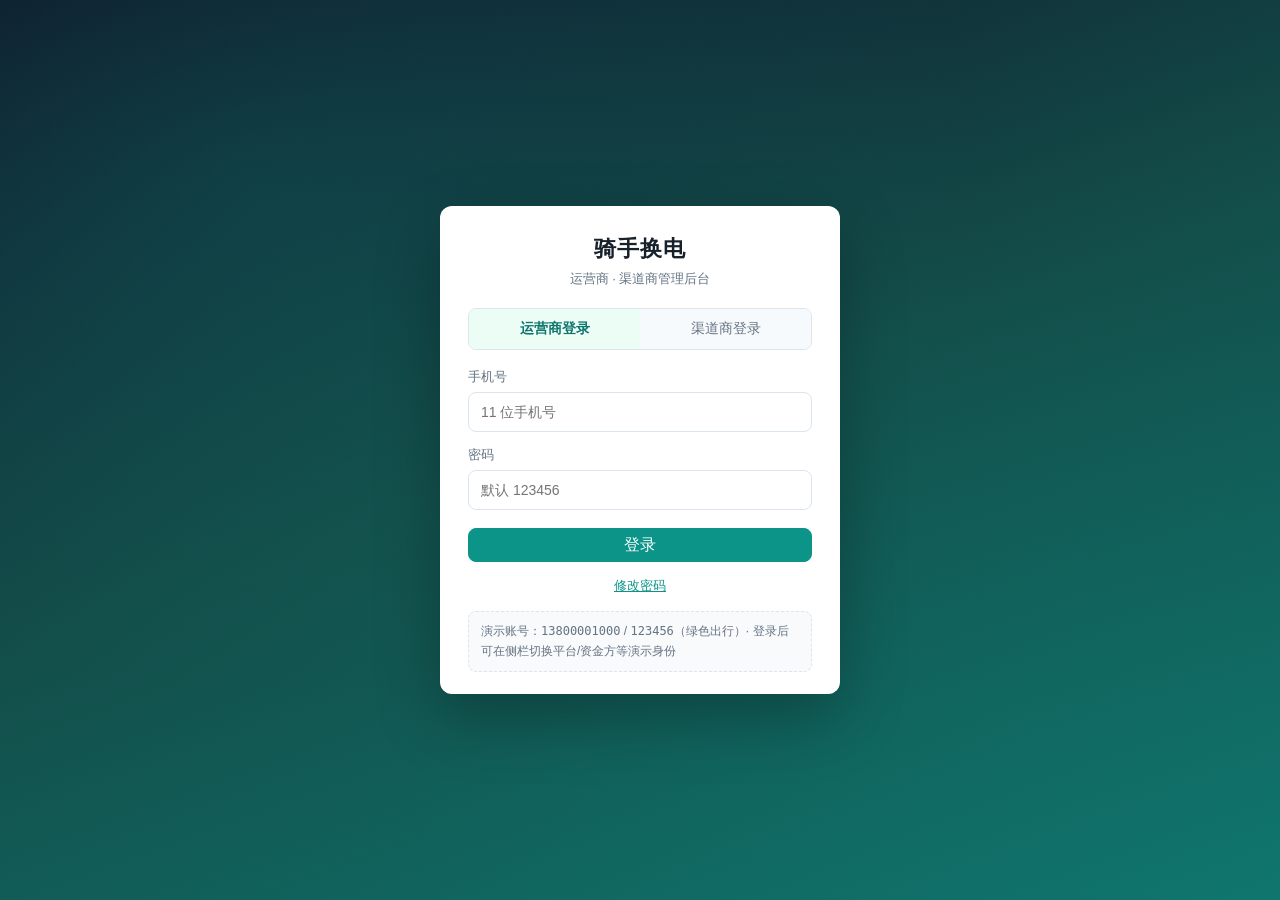
==== commit 207fe0b2: "更新原型：登录分流与短信改密、运营商登录账号、登录错误提示" ====
--- a/prototype/index.html
+++ b/prototype/index.html
@@ -8,7 +8,61 @@
 
 </head>
 <body>
-  <div class="app">
+  <div id="loginGate" class="login-gate" hidden>
+    <div class="login-card" id="loginPanel">
+      <div class="login-brand">
+        <strong>骑手换电</strong>
+        <span>运营商 · 渠道商管理后台</span>
+      </div>
+      <div class="login-tabs" role="tablist">
+        <button type="button" class="login-tab active" data-login-portal="operator" role="tab" aria-selected="true">运营商登录</button>
+        <button type="button" class="login-tab" data-login-portal="channel" role="tab" aria-selected="false">渠道商登录</button>
+      </div>
+      <form id="loginForm" class="login-form" autocomplete="on">
+        <p class="login-form-error" id="loginFormError" role="alert"></p>
+        <label>手机号
+          <input name="phone" type="tel" inputmode="numeric" maxlength="11" placeholder="11 位手机号" required />
+        </label>
+        <label>密码
+          <input name="password" type="password" placeholder="默认 123456" required />
+        </label>
+        <button type="submit" class="btn primary login-submit">登录</button>
+      </form>
+      <div class="login-links">
+        <button type="button" class="link-btn" id="btnOpenChangePwd">修改密码</button>
+      </div>
+      <div class="login-demo-hint" id="loginDemoHint"></div>
+    </div>
+
+    <div class="login-card" id="changePwdPanel" hidden>
+      <div class="login-brand">
+        <strong>修改密码</strong>
+        <span>通过短信验证码设置新密码</span>
+      </div>
+      <form id="changePwdForm" class="login-form" autocomplete="off">
+        <p class="login-form-error" id="changePwdFormError" role="alert"></p>
+        <label>手机号
+          <input name="phone" type="tel" inputmode="numeric" maxlength="11" placeholder="11 位手机号" required />
+        </label>
+        <label>验证码
+          <div class="login-sms-row">
+            <input name="smsCode" type="text" inputmode="numeric" maxlength="6" placeholder="6 位验证码" required />
+            <button type="button" class="btn" id="btnSendSmsCode">获取验证码</button>
+          </div>
+        </label>
+        <label>新密码
+          <input name="newPassword" type="password" minlength="6" placeholder="至少 6 位" required />
+        </label>
+        <button type="submit" class="btn primary login-submit">确认修改</button>
+      </form>
+      <div class="login-links">
+        <button type="button" class="link-btn" id="btnBackToLogin">返回登录</button>
+      </div>
+      <div class="login-demo-hint">演示验证码：<code>888888</code> · 新密码至少 6 位</div>
+    </div>
+  </div>
+
+  <div class="app" id="appShell">
     <header class="global-header" id="globalHeader"></header>
     <aside class="sidebar">
       <div class="brand">
@@ -313,7 +367,6 @@
     </div>
     <div class="note-body" id="noteBody"></div>
   </div>
-  <div id="protoToast" class="proto-toast" role="status" aria-live="polite"></div>
   <div class="note-mask" id="protoFormMask"></div>
   <div class="note-modal" id="protoFormModal" role="dialog" aria-modal="true" style="width:min(480px,calc(100vw - 32px))">
     <div class="note-head">
@@ -356,6 +409,7 @@
       <iframe id="dataPanelFrame" title="数据面板" loading="lazy"></iframe>
     </div>
   </div>
+  <div id="protoToast" class="proto-toast" role="status" aria-live="polite"></div>
   <script src="js/config-mock.js"></script>
   <script src="js/app.js"></script>
 </body>
--- a/prototype/css/app.css
+++ b/prototype/css/app.css
@@ -12,6 +12,65 @@
       display: grid; grid-template-columns: 220px 1fr; grid-template-rows: 52px minmax(0, 1fr);
       height: 100vh; max-height: 100vh; overflow: hidden;
     }
+    .app.is-auth-locked { visibility: hidden; pointer-events: none; }
+    .login-gate {
+      position: fixed; inset: 0; z-index: 200;
+      display: flex; align-items: center; justify-content: center;
+      padding: 24px;
+      background:
+        radial-gradient(ellipse at 20% 20%, rgba(13,148,136,.18), transparent 50%),
+        radial-gradient(ellipse at 80% 80%, rgba(15,118,110,.12), transparent 45%),
+        linear-gradient(160deg, #0f172a 0%, #134e4a 48%, #0f766e 100%);
+    }
+    .login-gate[hidden] { display: none !important; }
+    .login-card {
+      width: min(400px, 100%);
+      background: #fff; border-radius: 12px;
+      box-shadow: 0 24px 64px rgba(0,0,0,.28);
+      padding: 28px 28px 22px;
+    }
+    .login-brand { text-align: center; margin-bottom: 20px; }
+    .login-brand strong { display: block; font-size: 22px; letter-spacing: 1px; color: var(--ink); }
+    .login-brand span { display: block; margin-top: 6px; font-size: 13px; color: var(--muted); }
+    .login-tabs {
+      display: flex; gap: 0; margin-bottom: 18px;
+      border: 1px solid var(--line); border-radius: 8px; overflow: hidden;
+    }
+    .login-tab {
+      flex: 1; height: 40px; border: none; background: var(--surface-soft);
+      color: var(--muted); font-size: 14px; cursor: pointer;
+    }
+    .login-tab.active {
+      background: var(--brand-soft); color: var(--brand-dark); font-weight: 600;
+    }
+    .login-form { display: grid; gap: 14px; }
+    .login-form label { display: grid; gap: 6px; font-size: 13px; color: var(--muted); }
+    .login-form input {
+      height: 40px; padding: 0 12px; border: 1px solid var(--line);
+      border-radius: var(--radius); color: var(--ink); font-size: 14px;
+    }
+    .login-submit { width: 100%; height: 42px; margin-top: 4px; }
+    .login-links { margin-top: 14px; text-align: center; }
+    .login-sms-row {
+      display: grid; grid-template-columns: 1fr auto; gap: 8px; align-items: stretch;
+    }
+    .login-sms-row input { width: 100%; min-width: 0; }
+    .login-sms-row .btn {
+      height: 40px; white-space: nowrap; padding: 0 12px;
+      border: 1px solid var(--line); border-radius: var(--radius);
+      background: var(--surface-soft); color: var(--ink); font-size: 13px;
+    }
+    .login-sms-row .btn:disabled { opacity: .65; cursor: not-allowed; }
+    .login-form-error {
+      display: none; margin: 0; padding: 10px 12px; border-radius: 8px;
+      background: #ffecec; color: var(--red); font-size: 13px; line-height: 1.5;
+    }
+    .login-form-error.show { display: block; }
+    .login-demo-hint {
+      margin-top: 16px; padding: 10px 12px; border-radius: 8px;
+      background: #f8fafc; border: 1px dashed var(--line);
+      font-size: 12px; color: var(--muted); line-height: 1.6;
+    }
     .global-header {
       grid-column: 1 / -1; display: flex; align-items: center; justify-content: flex-end; gap: 14px;
       padding: 0 18px; background: var(--surface); border-bottom: 1px solid var(--line);
@@ -53,7 +112,7 @@
     .user-menu-body dt { font-weight: 600; color: var(--ink); margin-top: 8px; }
     .user-menu-body dt:first-child { margin-top: 0; }
     .user-menu-body dd { margin: 2px 0 0; }
-    .user-menu-foot { padding: 10px 12px; border-top: 1px solid var(--line); display: flex; justify-content: flex-end; }
+    .user-menu-foot { padding: 10px 12px; border-top: 1px solid var(--line); display: flex; justify-content: flex-end; gap: 8px; flex-wrap: wrap; }
     .sidebar {
       background: #1a2332; color: #e8eef4; padding: 20px 14px; grid-row: 2;
       display: flex; flex-direction: column; min-height: 0; overflow: hidden;
@@ -230,13 +289,22 @@
     .finance-timeline-step.fail .dot { background:var(--red); }
     .finance-credit-bar { height:8px; background:var(--surface-soft); border-radius:999px; overflow:hidden; margin:6px 0; }
     .finance-credit-bar i { display:block; height:100%; background:var(--brand); border-radius:999px; }
-      position: fixed; left: 50%; bottom: 28px; transform: translateX(-50%) translateY(12px);
+    /* 全局提示：顶部居中，避免落在页面底部被忽视；弹层打开时改走弹窗内提示 */
+    .proto-toast {
+      position: fixed; left: 50%; top: 72px; transform: translateX(-50%) translateY(-8px);
       max-width: min(520px, calc(100vw - 32px)); padding: 12px 18px; border-radius: 10px;
       background: rgba(15, 23, 42, .92); color: #fff; font-size: 14px; line-height: 1.5;
-      box-shadow: 0 8px 24px rgba(15, 23, 42, .28); z-index: 80; opacity: 0; pointer-events: none;
+      box-shadow: 0 8px 24px rgba(15, 23, 42, .28); z-index: 300; opacity: 0; pointer-events: none;
       transition: opacity .2s ease, transform .2s ease;
     }
     .proto-toast.show { opacity: 1; transform: translateX(-50%) translateY(0); }
+    .proto-toast.is-error { background: rgba(180, 35, 24, .95); }
+    .modal-inline-error {
+      flex-shrink: 0; margin: 0 16px 0; margin-top: 12px;
+    }
+    .note-modal:has(.form-actions) .note-body > .modal-inline-error {
+      margin: 12px 16px 0;
+    }
     .proto-form-msg { padding: 12px 14px; border-radius: 8px; font-size: 14px; line-height: 1.6; margin-bottom: 12px; }
     .proto-form-msg.success { background: #eaf6ef; color: var(--green); }
     .proto-form-msg.error { background: #ffecec; color: var(--red); }
@@ -1247,6 +1315,29 @@
     .form-grid { display: grid; gap: 12px; }
     .form-grid label { display: grid; gap: 6px; font-size: 12px; color: var(--muted); }
     .form-grid input, .form-grid select { height: 36px; border: 1px solid var(--line); border-radius: var(--radius); padding: 0 10px; }
+    .form-grid textarea { border: 1px solid var(--line); border-radius: var(--radius); padding: 8px 10px; font: inherit; resize: vertical; }
+    .refund-process { display: grid; gap: 14px; }
+    .refund-process-meta {
+      display: grid; grid-template-columns: 1fr 1fr; gap: 8px 16px;
+      padding: 12px; background: var(--surface-soft); border: 1px solid var(--line); border-radius: 8px;
+    }
+    .refund-process-meta > div { display: grid; gap: 2px; }
+    .refund-process-meta span { font-size: 12px; color: var(--muted); }
+    .refund-process-meta strong { font-size: 14px; color: var(--ink); font-weight: 600; }
+    .refund-process-presets { display: flex; flex-wrap: wrap; gap: 8px; }
+    .refund-preset {
+      appearance: none; border: 1px solid var(--line); background: #fff; color: var(--ink);
+      border-radius: 6px; padding: 8px 12px; font-size: 13px; cursor: pointer;
+    }
+    .refund-preset:hover { border-color: var(--brand); color: var(--brand); }
+    .refund-preset.active { background: var(--brand); border-color: var(--brand); color: #fff; }
+    .refund-process-amounts { display: grid; grid-template-columns: 1fr 1fr; gap: 12px; }
+    .refund-process-hint { margin: 0; font-size: 12px; color: var(--muted); line-height: 1.5; }
+    .device-import { display: grid; gap: 14px; }
+    .device-import [data-import-manual],
+    .device-import [data-import-file] { display: grid; gap: 10px; }
+    .device-import [data-import-manual][hidden],
+    .device-import [data-import-file][hidden] { display: none; }
     #channelPartnerForm.form-grid { grid-template-columns: 1fr 1fr; align-items: start; }
     #channelPartnerForm .form-span-2 { grid-column: 1 / -1; }
     #channelPartnerForm .card-sku-pricing table input { height: 32px; width: 100%; max-width: 120px; }
